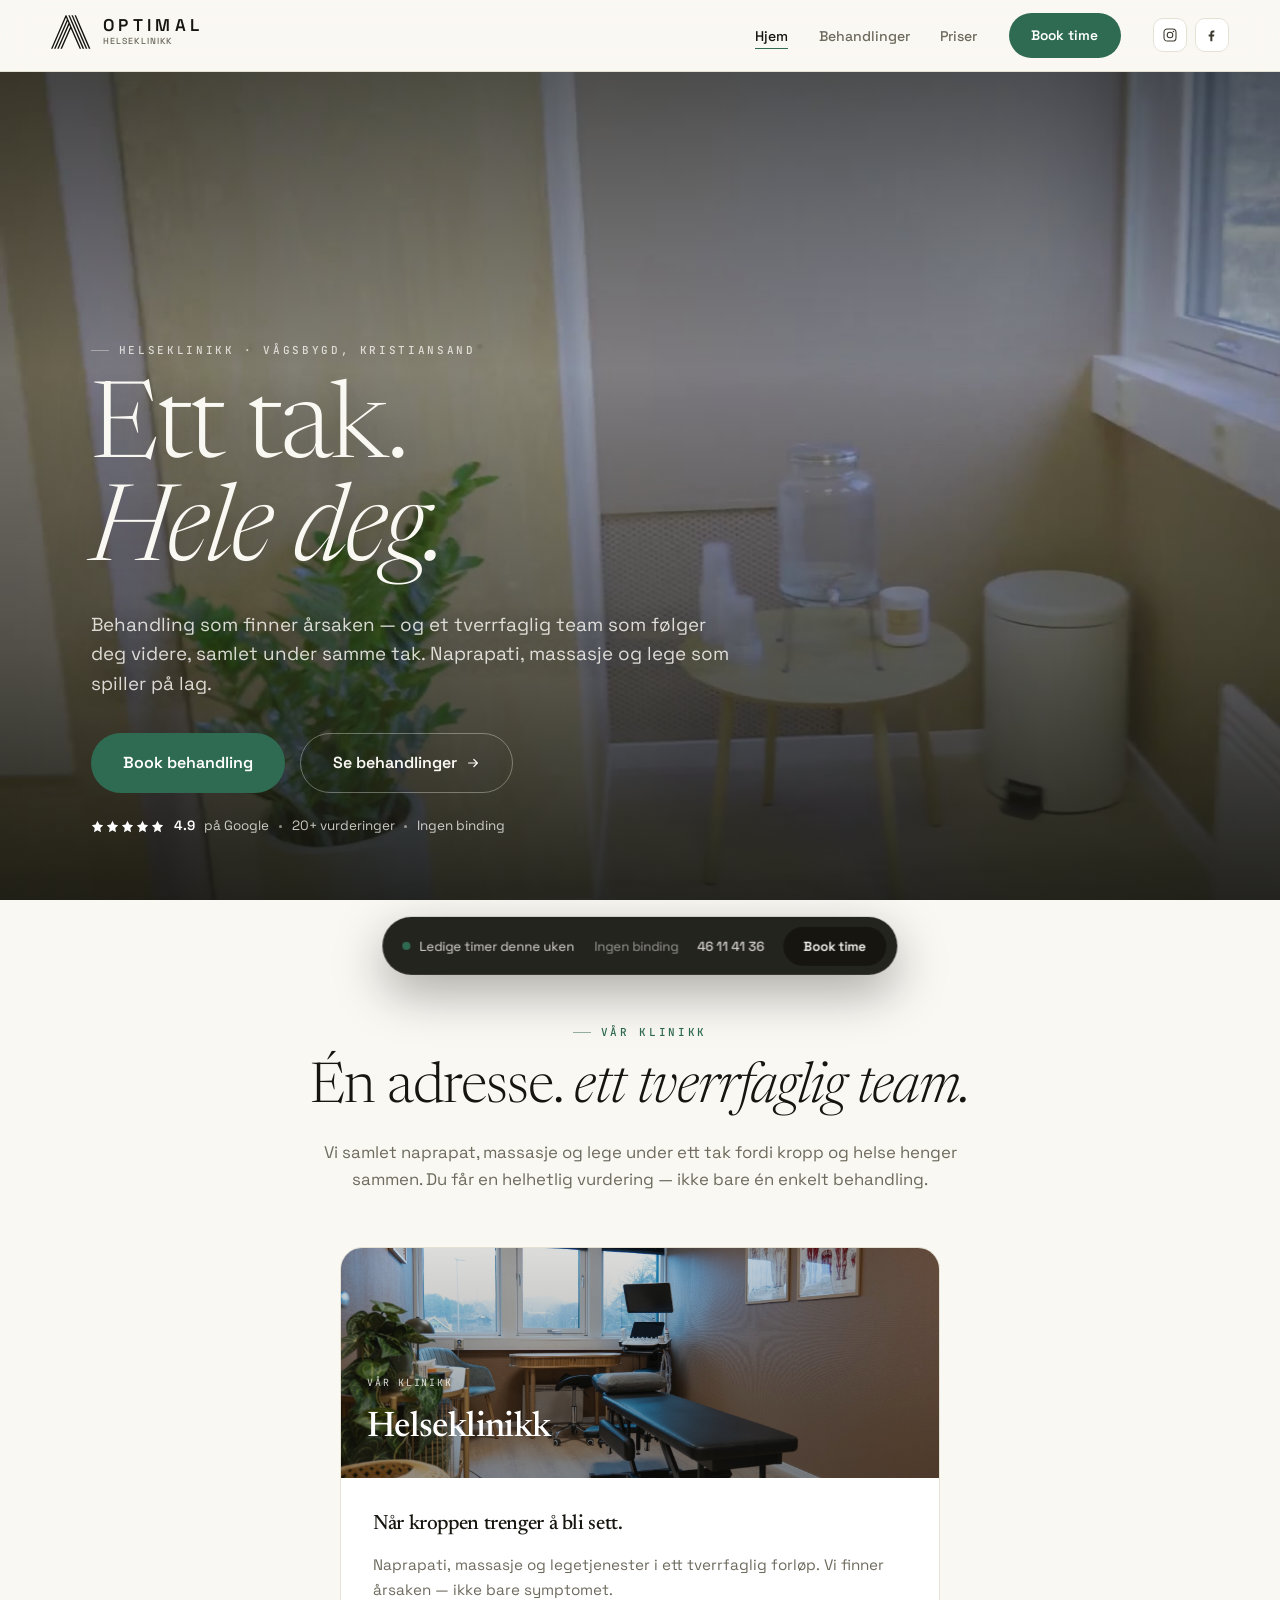
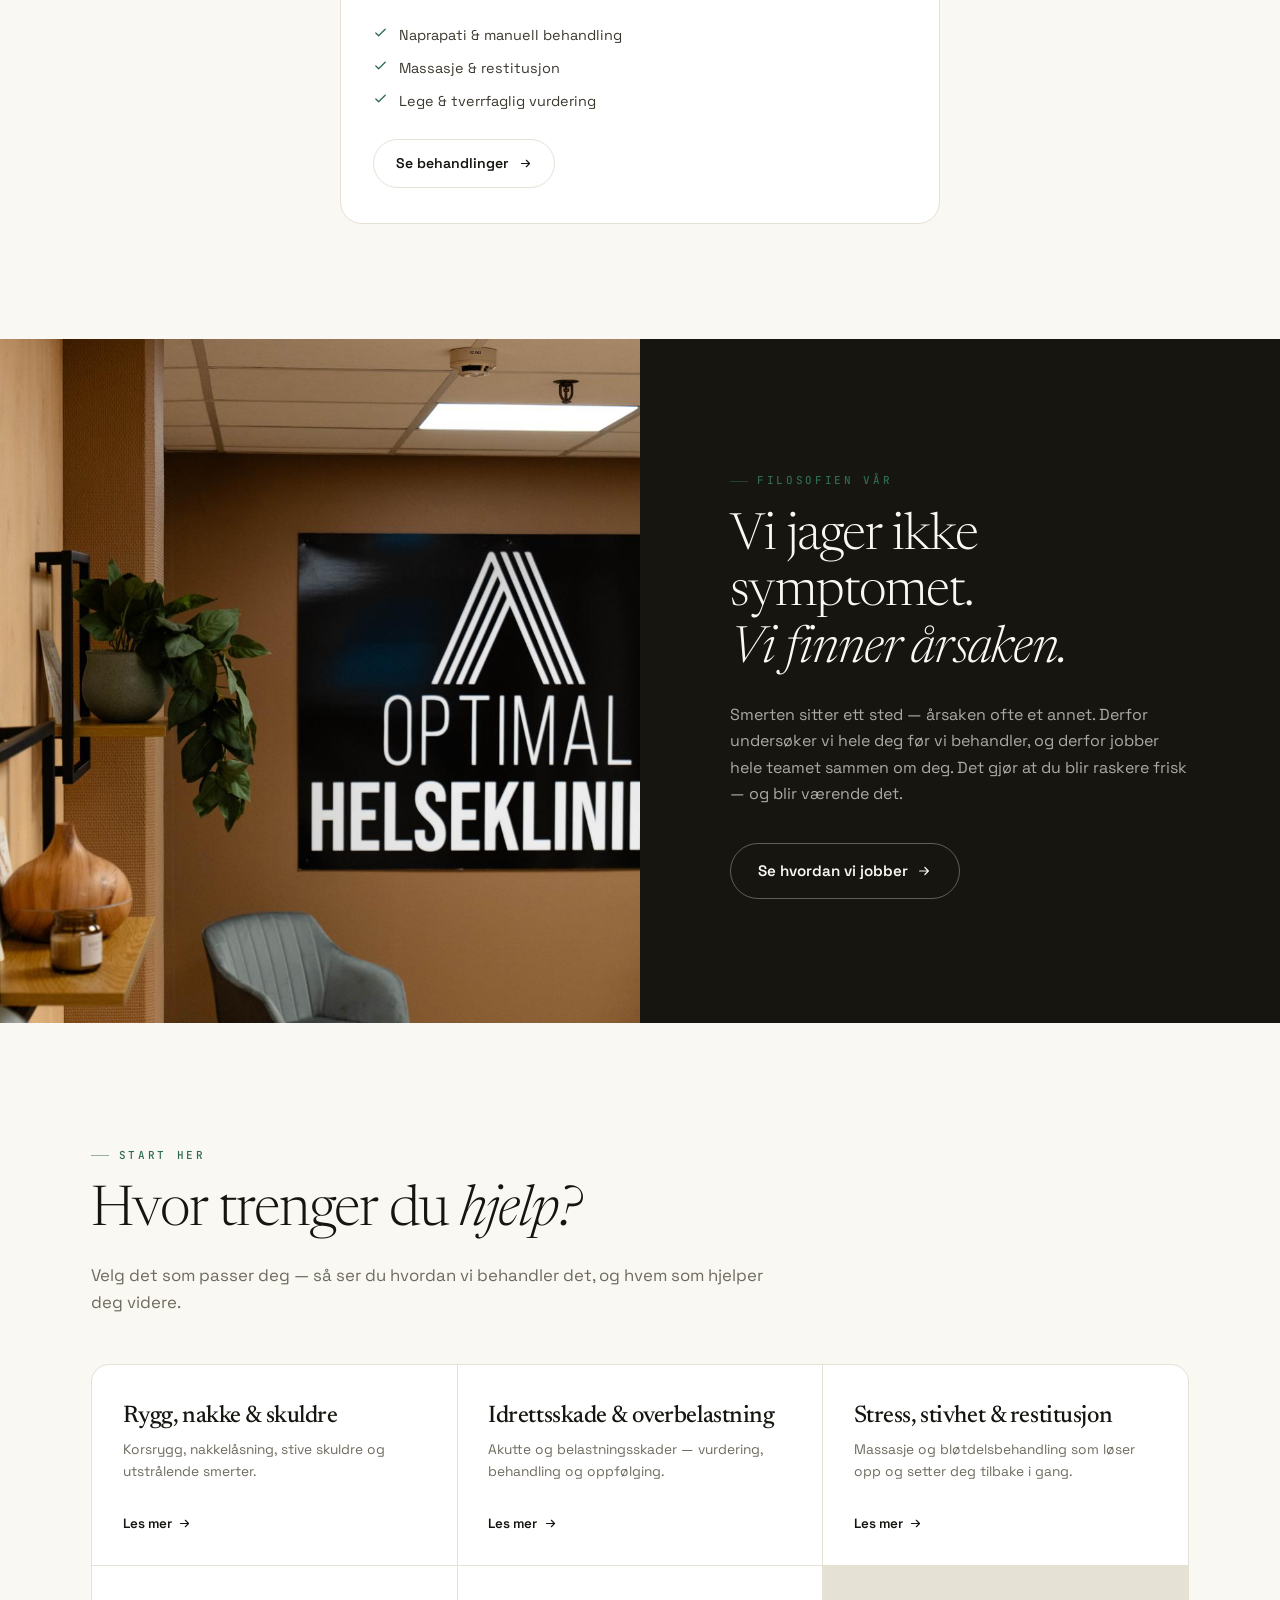
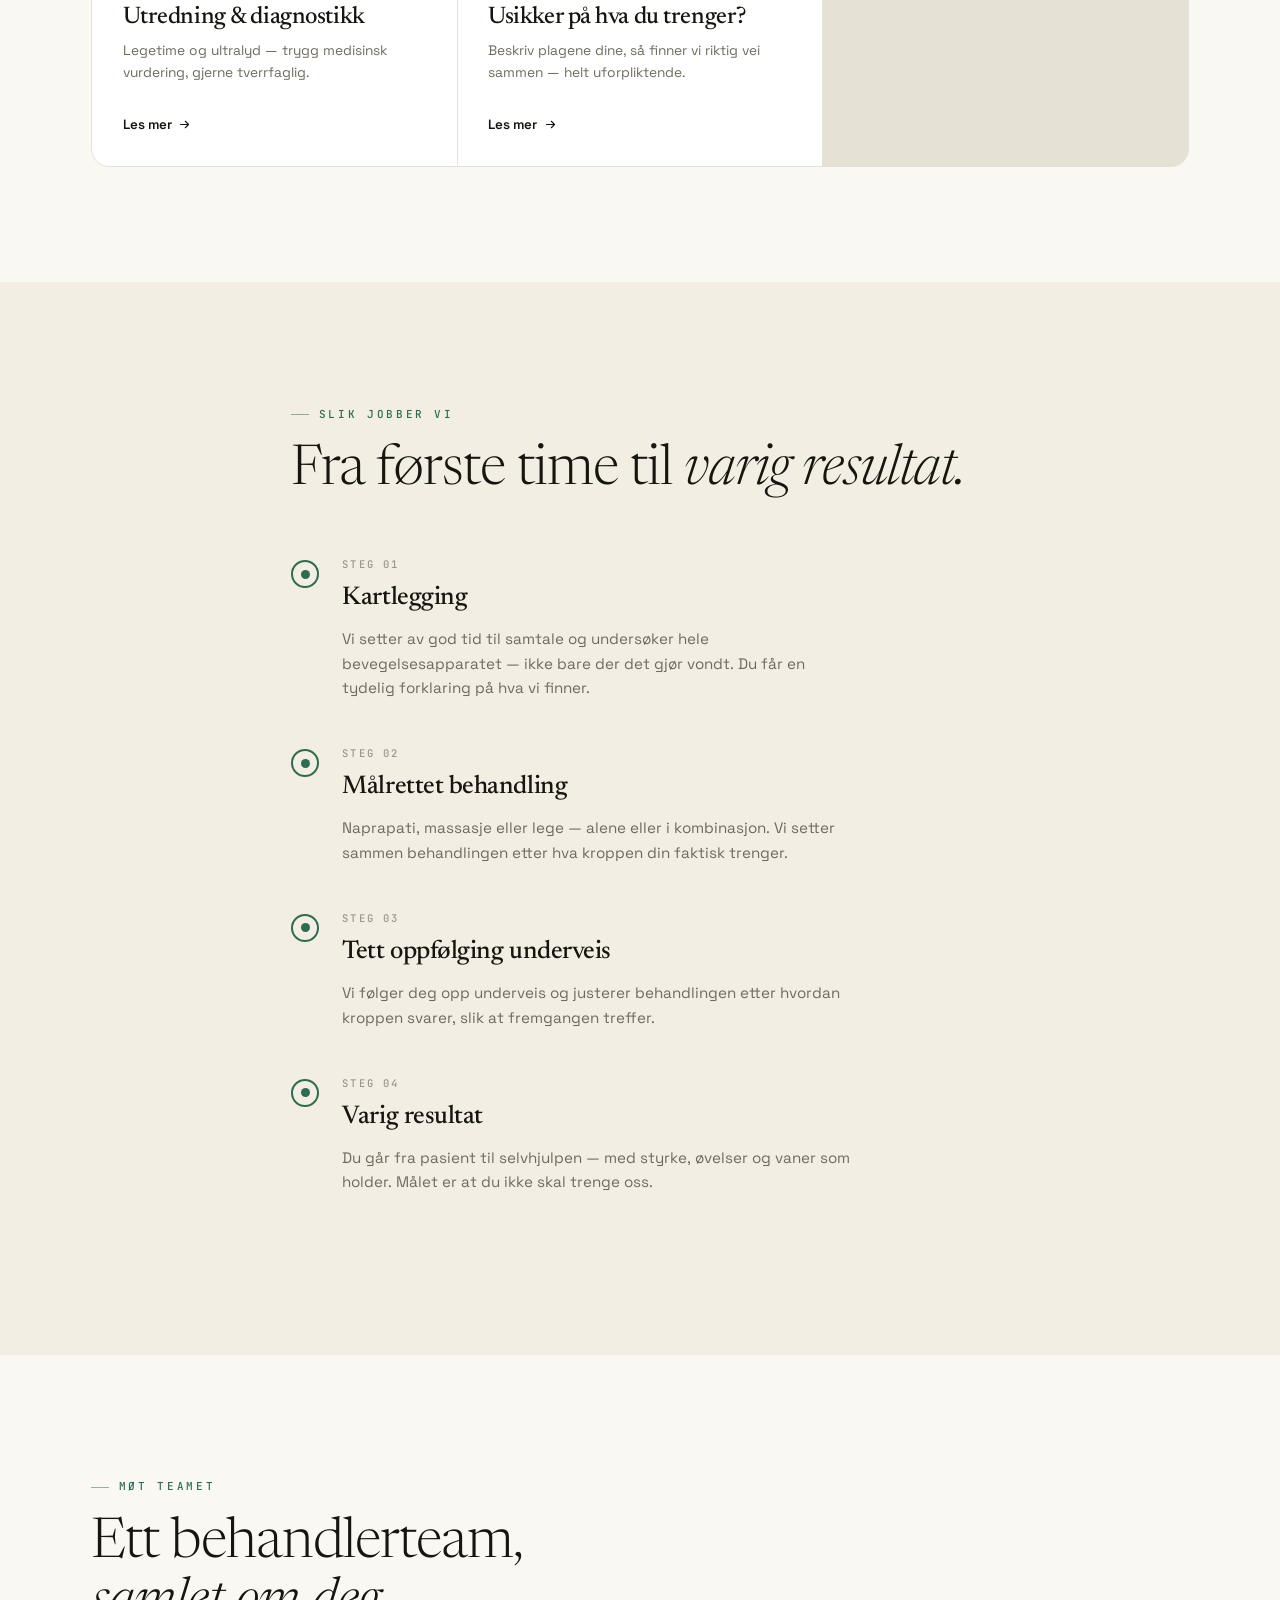
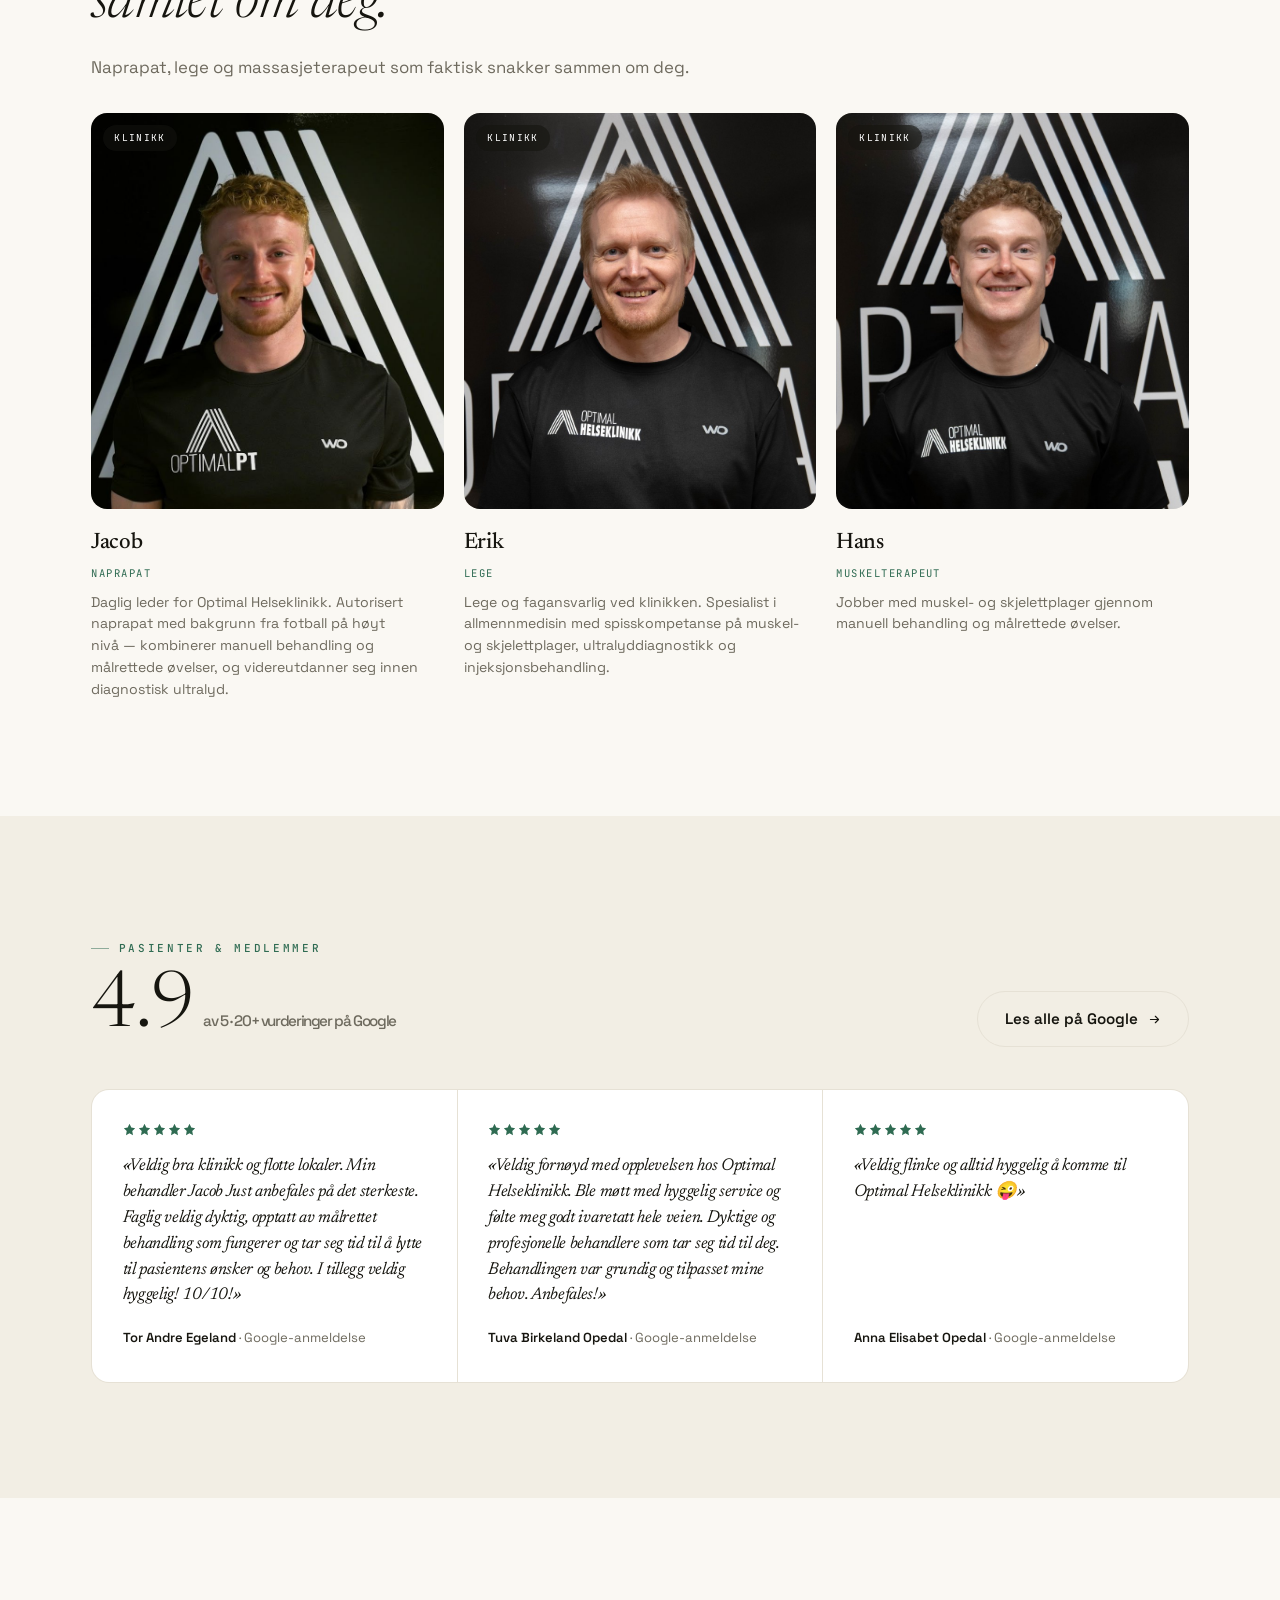
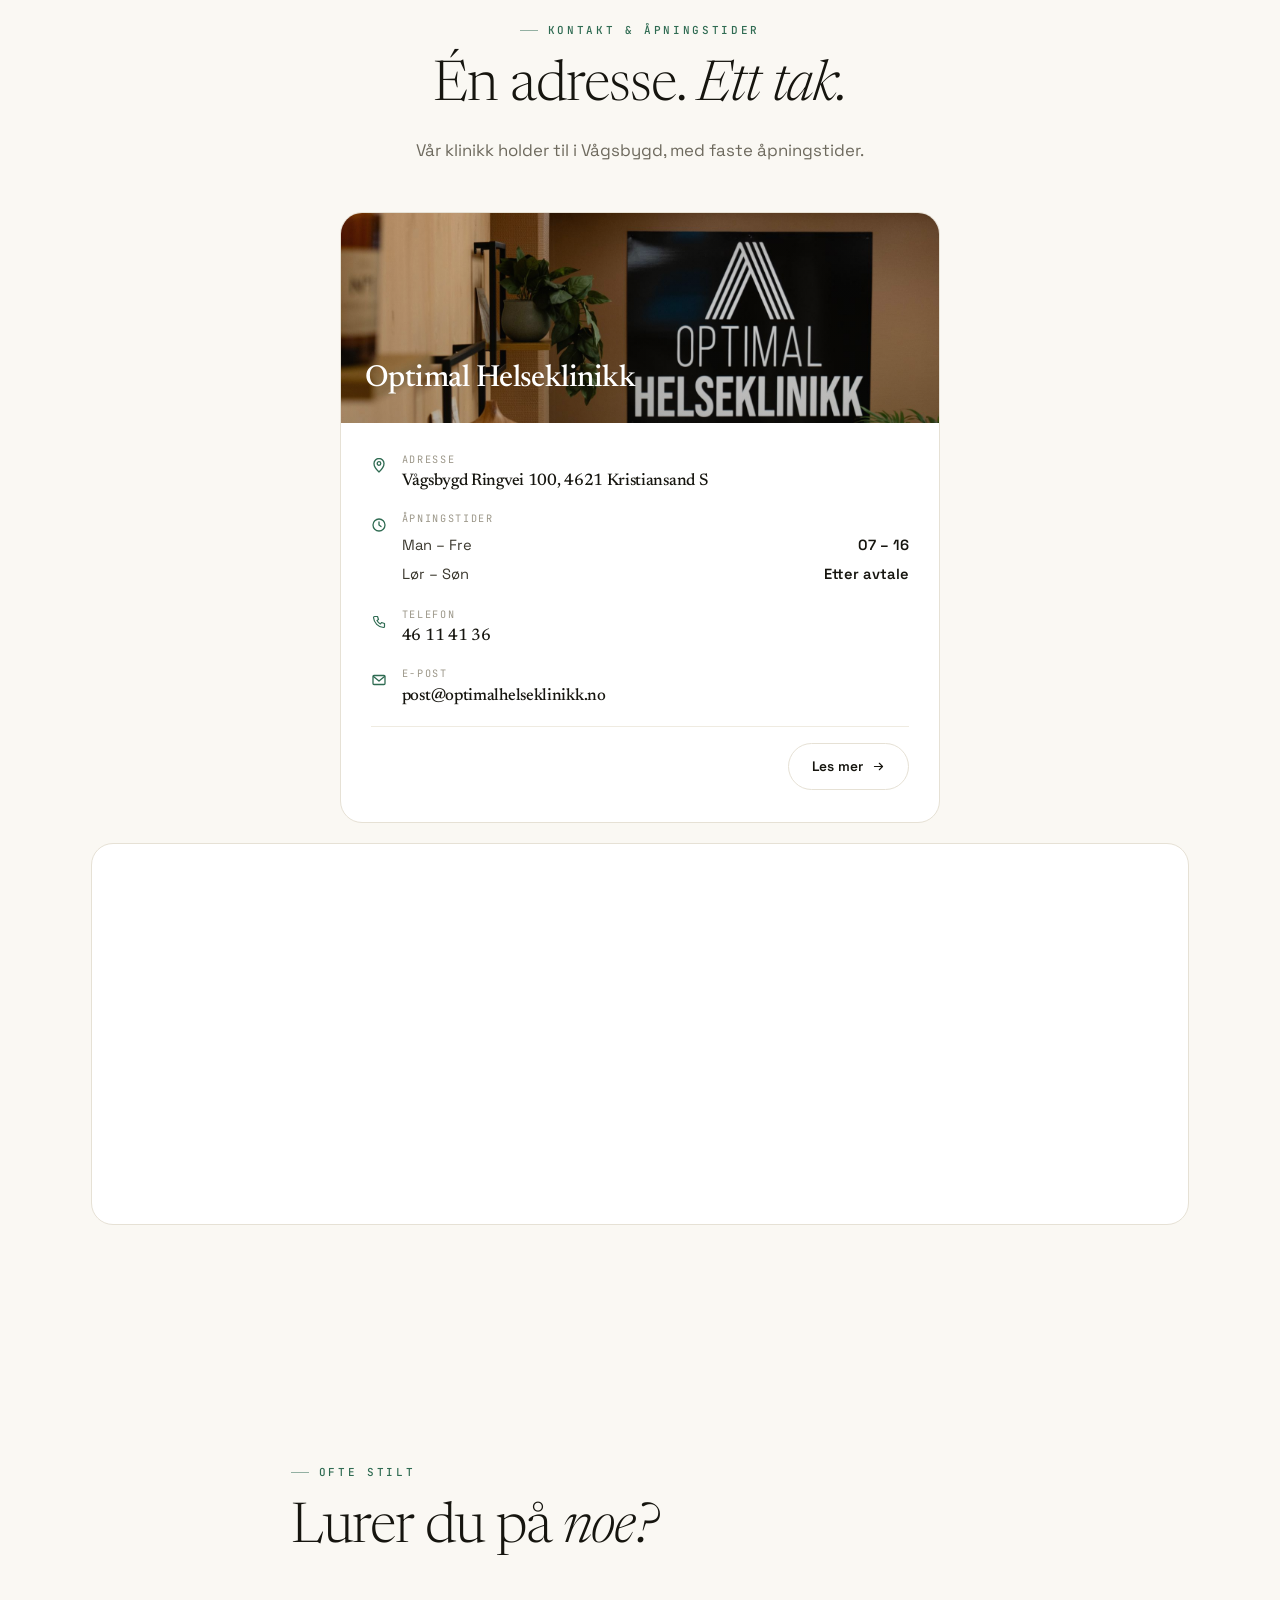
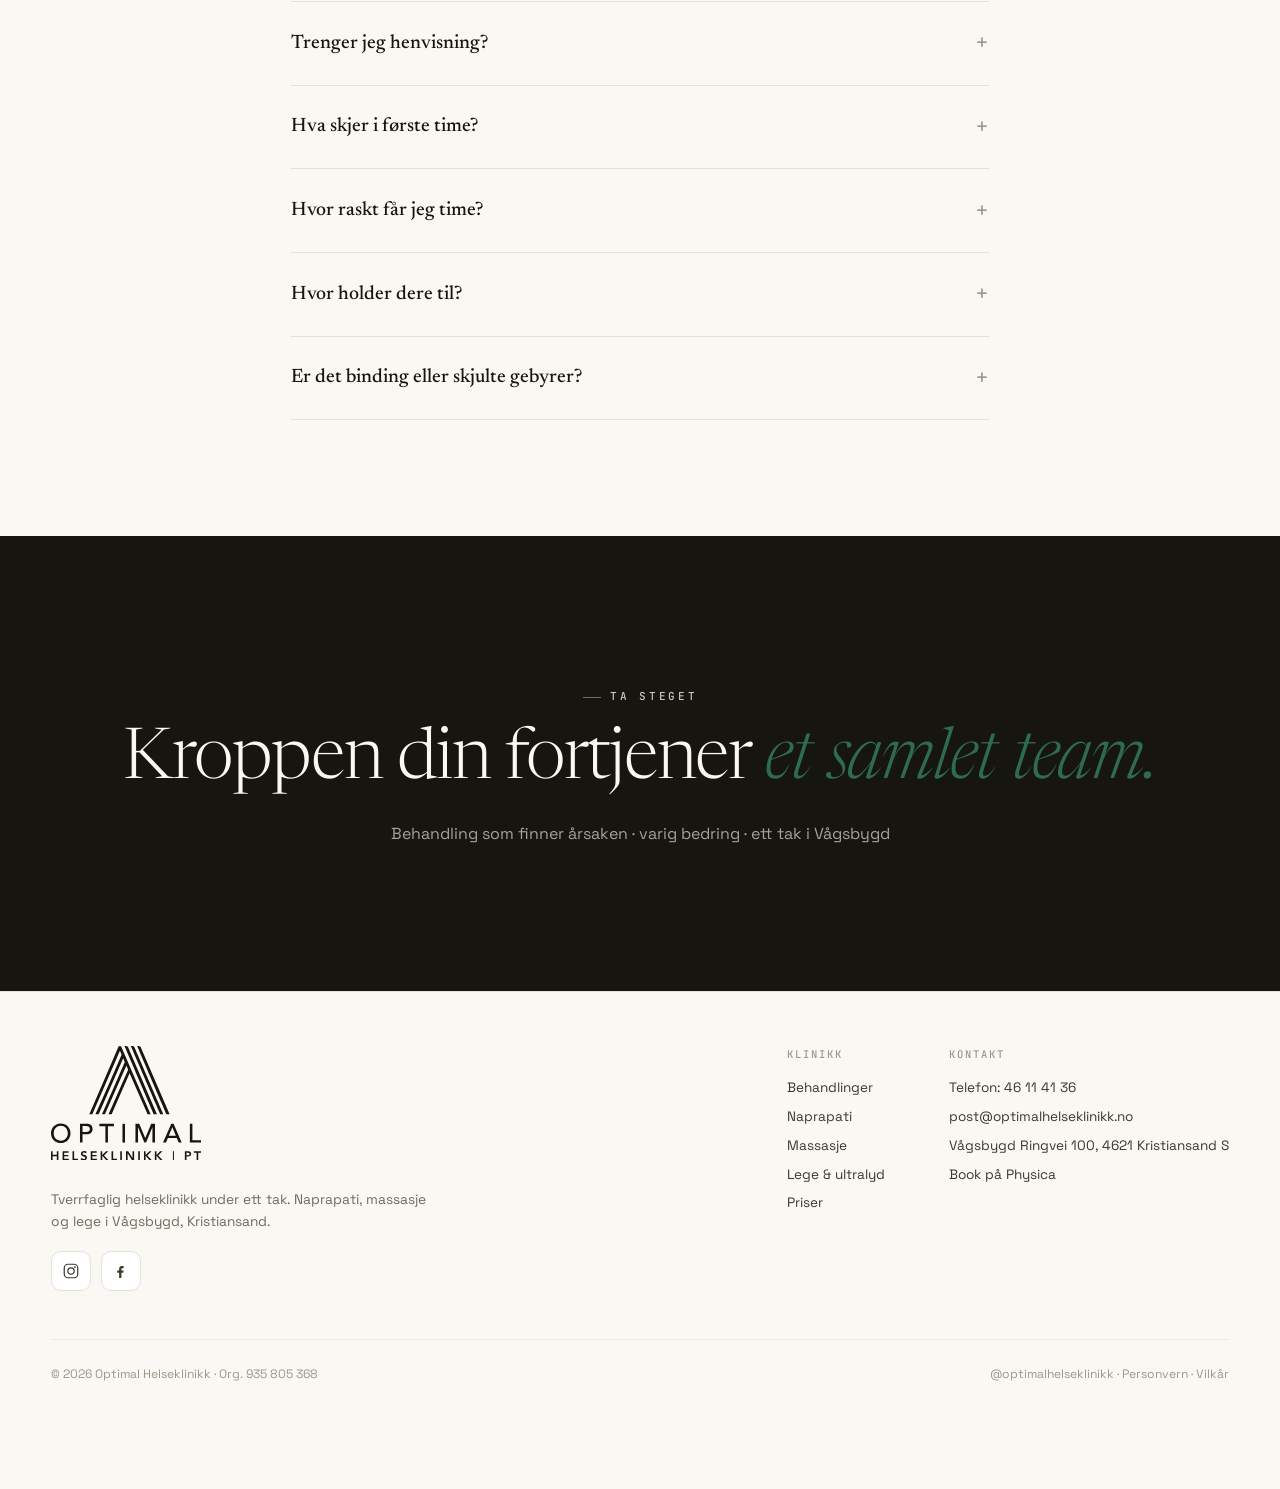
==== index.html @ 6ddcf855 "Optimal Helseklinikk nettside — PT fjernet, nye massasjepriser Co-Authored-By: Claude Sonnet 5 <nore" ====
<!DOCTYPE html><html  lang="nn-no"><head><meta charset="utf-8"><meta name="viewport" content="width=device-width, initial-scale=1"><title>Optimal Helseklinikk | Fokus på mer tverrfaglighet!</title><link rel="preconnect" href="https://backend.leadconnectorhq.com" crossorigin="anonymous"><meta name="title" content="Optimal Helseklinikk | Fokus på mer tverrfaglighet!"><meta property="og:title" content="Optimal Helseklinikk | Fokus på mer tverrfaglighet!"><meta name="description" content="Smerter, skader eller et ønske om å komme i bedre hverdagsform? Vi gjør deg bedre gjennom tverrfaglig behandling med naprapat, lege og massasjeterapeut."><meta property="og:description" content="Smerter, skader eller et ønske om å komme i bedre hverdagsform? Vi gjør deg bedre gjennom tverrfaglig behandling med naprapat, lege og massasjeterapeut."><meta name="author" content="Elia Skogheim"><meta property="og:author" content="Elia Skogheim"><meta name="image" content="assets/media/6a38eca6c50697c411dfb906.jpeg"><meta property="og:image" content="assets/media/6a38eca6c50697c411dfb906.jpeg"><meta name="twitter:card" content="summary_large_image"><meta name="twitter:image" content="assets/media/6a38eca6c50697c411dfb906.jpeg"><meta name="keywords" content="klinikk, naprapat, massasje, lege"><meta property="og:keywords" content="klinikk, naprapat, massasje, lege"><meta property="og:type" content="website"><meta property="twitter:type" content="website"><style> 

 :root{ --transparent: transparent;
--primary: #37ca37;
--secondary: #188bf6;
--white: #ffffff;
--gray: #cbd5e0;
--black: #000000;
--red: #e93d3d;
--orange: #f6ad55;
--yellow: #faf089;
--green: #9ae6b4;
--teal: #81e6d9;
--malibu: #63b3ed;
--indigo: #757BBD;
--purple: #d6bcfa;
--pink: #fbb6ce;
--cobalt: #155eef;
--smoke: #f5f5f5;
--overlay: rgba(0, 0, 0, 0.5);
--headlinefont: 'Inter';
--contentfont: 'Inter';
--text-color: #000000;
--link-color: #188bf6; } .bg-fixed{bottom:0;top:0;left:0;right:0;position:fixed;overflow:auto;background-color:var(--white)} 
            
            .drop-zone-draggable .hl_main_popup{box-shadow:none;padding:20px;margin-top:0;border-color:var(--gray);border-width:10px;border-style:solid;border-radius:0;background-color:var(--white);width:720px}
            
          
#hl_main_popup.popup-body{position:absolute!important;left:50%!important;bottom:auto!important;transform:translate(-50%,0)!important;right:auto!important;box-shadow:none;padding:20px;margin-top:0;border-color:var(--gray);border-width:10px;border-style:solid;border-radius:0;background-color:var(--white);width:720px}.--mobile #hl_main_popup.popup-body{width:380px!important}@media screen and (min-width:0px) and (max-width:480px){#hl_main_popup.popup-body{width:380px!important}} 
            
            .drop-zone-draggable .hl_main_popup-IePOr5JxDt{box-shadow:none;padding:20px;margin-top:0;border-color:var(--gray);border-width:10px;border-style:solid;border-radius:0;background-color:var(--white);width:720px}
            
          
#hl_main_popup-IePOr5JxDt.popup-body{position:absolute!important;left:50%!important;bottom:auto!important;transform:translate(-50%,0)!important;right:auto!important;box-shadow:none;padding:20px;margin-top:0;border-color:var(--gray);border-width:10px;border-style:solid;border-radius:0;background-color:var(--white);width:720px}.--mobile #hl_main_popup-IePOr5JxDt.popup-body{width:380px!important}@media screen and (min-width:0px) and (max-width:480px){#hl_main_popup-IePOr5JxDt.popup-body{width:380px!important}}  
 /* ---- Section styles ----- */ 
:root{--transparent:transparent;--black:#000000}.hl_page-preview--content .row-P6miVj6buf,.hl_page-preview--content .section-HboHZrdTbm{box-shadow:none;padding:0;margin:0;background-color:var(--transparent);backdrop-filter:none;border-color:var(--black);border-width:0;border-style:none;border-radius:0}.hl_page-preview--content .row-P6miVj6buf{margin:0 auto;width:100%}@media screen and (min-width:0px) and (max-width:480px){.hl_page-preview--content .row-P6miVj6buf{padding-left:0!important;padding-right:0!important}}.hl_page-preview--content .col-nvikrobm3J{box-shadow:none;padding:0;background-color:var(--transparent);backdrop-filter:none;width:100%;border-color:var(--black);border-width:0;border-style:none;border-radius:0;margin:0}.hl_page-preview--content .custom-code-boQhWGcZ_7{margin:0;width:auto;height:auto}#section-HboHZrdTbm>.inner{max-width:100%}#col-nvikrobm3J>.inner{flex-direction:column;justify-content:center;align-items:inherit;flex-wrap:nowrap}

@media (max-width: 1024px) {
  #section-HboHZrdTbm,
  #row-P6miVj6buf,
  #col-nvikrobm3J {
    animation: none !important;
  }
}
</style><style>:root{--sticky-header-height:0px}[id]{scroll-margin-top:var(--sticky-header-height)}.flex{display:flex}.flex-col{flex-direction:column}.flex-wrap{flex-wrap:wrap}.flex-grow{flex-grow:9999}.align-center{align-items:center}.h-full{height:100%}.max-w-400{max-width:400px}.text-right{text-align:right}.d-grid{display:grid}.px-0{padding-left:0!important;padding-right:0!important}.gap-1{gap:.3rem}.items-end{align-items:flex-end}.relative{position:relative}.gap-2{gap:.625rem}.mt-20{margin-top:20px}.mt-8{margin-top:32px}.ml-3{margin-left:.75rem}.mr-10{margin-right:10px}.mt-4{margin-top:1rem}.mb-4{margin-bottom:1rem}.w-100{width:100%}.h-100{height:100%}.w-50{width:50%}.w-25{width:25%}.mw-100{max-width:100%}.noBorder{border:none!important}.iti__flag{background-image:url(assets/intl-tel-input/flags.png)}.pointer{cursor:pointer}@media(min-resolution:192dpi){.iti__flag{background-image:url(assets/intl-tel-input/flags@2x.png)}}.iti__country{display:flex;justify-content:space-between}.iti__hide{display:none}@media(min-width:768px){.hl_wrapper.nav-shrink .hl_wrapper--inner.page-creator,body{padding-top:0}.hl_page-creator--menu{left:0;top:0;z-index:10}.hl_wrapper{padding-left:0}}@media(min-width:1200px){.hl_wrapper.nav-shrink{padding-left:0!important}}html body .hl_wrapper{height:100vh;overflow:hidden}body{margin:0;-webkit-font-smoothing:antialiased}img{border-style:none;vertical-align:middle}.bg-fixed{z-index:-1}.progress-outer{background-color:#f5f5f5;border-radius:inherit;box-shadow:inset 0 1px 2px #0000001a;font-size:14px;height:35px;line-height:36px;overflow:hidden;padding-bottom:0;padding-top:0;width:100%}.progress-inner{box-shadow:inset 0 -1px #00000026;color:#fff;float:left;font-size:14px;height:100%;padding-left:10px;padding-right:10px;transition:width .6s ease;width:0}.progress0{width:0}.progress10{width:10%}.progress20{width:20%}.progress30{width:30%}.progress40{width:40%}.progress50{width:50%}.progress60{width:60%}.progress70{width:70%}.progress80{width:80%}.progress90{width:90%}.progress100{width:100%}.progressbarOffsetWhite{background:#f5f5f5}.progressbarOffsetTransparentWhite{background-color:#ffffff80}.progressbarOffsetBlack{background:#333}.progressbarOffsetTransparentBlack{background-color:#7e7e7e80}.text-white{color:#fff}.text-bold{font-weight:700}.text-italic{font-style:italic}.text-bold-italic{font-style:italic;font-weight:700}.progressbarSmall{font-size:14px;height:35px;line-height:36px}.progressbarMedium{font-size:19px;height:45px;line-height:45px}.progressbarLarge{font-size:21px;height:65px;line-height:65px}.recaptcha-container{margin-bottom:1em}.recaptcha-container p{color:red;margin-top:1em}.button-recaptcha-container div:first-child{height:auto!important;width:100%!important}.card-el-error-msg{align-items:center;color:#e25950;display:flex;font-size:13px;justify-content:flex-start;padding:10px 0;text-align:center}.card-el-error-msg svg{color:#f87171;margin-right:2px}.hl-faq-child-heading{border:none;cursor:pointer;justify-content:space-between;outline:none;padding:15px;width:100%}.hl-faq-child-head,.hl-faq-child-heading{align-items:center;display:flex}.v-enter-active,.v-leave-active{transition:opacity .2s ease-out}.v-enter-from,.v-leave-to{opacity:0}.faq-separated-child{margin-bottom:10px}.hl-faq-child-panel img{border-radius:15px;cursor:pointer}.hl-faq-child-heading-icon.left{margin-right:1em}.expand-collapse-all-button{background-color:transparent;border:1px solid #d1d5db;border-radius:15px;color:#3b82f6;cursor:pointer;font-size:12px;font-weight:400;line-height:16px;margin:1em 0;padding:5px 15px}.hl-faq-child-panel{transition:padding .2s ease}.v-spinner .v-moon1{position:relative}.v-spinner .v-moon1,.v-spinner .v-moon2{animation:v-moonStretchDelay .6s linear 0s infinite;animation-fill-mode:forwards}.v-spinner .v-moon2{opacity:.8;position:absolute}.v-spinner .v-moon3{opacity:.1}@keyframes v-moonStretchDelay{to{transform:rotate(1turn)}}.generic-error-message{color:red;font-weight:500;margin-top:.5rem;text-align:center}#faq-overlay{background:var(--overlay);height:100vh;opacity:.8;width:100vw}#faq-overlay,#faq-popup{position:fixed;z-index:1000}#faq-popup{background:#fff;height:auto;left:50%;margin-left:-250px;margin-top:-250px;top:50%;width:500px}#popupclose{cursor:pointer;float:right;padding:10px}.popupcontent{height:auto!important;width:100%!important}#button{cursor:pointer}.dark{background-color:#000}.antialiased{-webkit-font-smoothing:antialiased;-moz-osx-font-smoothing:grayscale}.spotlight{background:linear-gradient(45deg,#00dc82,#36e4da 50%,#0047e1);bottom:-30vh;filter:blur(20vh);height:40vh}.z-10{z-index:10}.right-0{right:0}.left-0{left:0}.fixed{position:fixed}.text-black{--tw-text-opacity:1;color:rgba(0,0,0,var(--tw-text-opacity))}.overflow-hidden{overflow:hidden}.min-h-screen{min-height:100vh}.font-sans{font-family:ui-sans-serif,system-ui,-apple-system,BlinkMacSystemFont,Segoe UI,Roboto,Helvetica Neue,Arial,Noto Sans,sans-serif,Apple Color Emoji,Segoe UI Emoji,Segoe UI Symbol,Noto Color Emoji}.place-content-center{place-content:center}.grid{display:grid}.z-20{z-index:20}.max-w-520px{max-width:520px}.mb-8{margin-bottom:2rem}.text-8xl{font-size:6rem;line-height:1}.font-medium{font-weight:500}.mb-16{margin-bottom:4rem}.leading-tight{line-height:1.25}.text-xl{font-size:1.25rem;line-height:1.75rem}.font-light{font-weight:300}@media(min-width:640px){.sm-text-10xl{font-size:10rem;line-height:1}.sm-text-4xl{font-size:2.25rem;line-height:2.5rem}.sm-px-0{padding-left:0;padding-right:0}}.full-center{background-position:50%!important;background-repeat:repeat!important;background-size:cover!important}.fill-width{background-size:100% auto!important}.fill-width,.fill-width-height{background-repeat:no-repeat!important}.fill-width-height{background-size:100% 100%!important}.no-repeat{background-repeat:no-repeat!important}.repeat-x{background-repeat:repeat-x!important}.repeat-y{background-repeat:repeat-y!important}.repeat-x-fix-top{background-position:top!important;background-repeat:repeat-x!important}.repeat-x-fix-bottom{background-position:bottom!important;background-repeat:repeat-x!important}#overlay{height:100%;inset:0;opacity:0;overflow-y:scroll;position:fixed;transition:opacity .3s ease;width:100%;z-index:999;-webkit-overflow-scrolling:touch}#overlay.show{opacity:1}.popup-body{background-color:#fff;height:auto;left:50%;min-height:180px;position:absolute;top:10%;transition:transform .25s ease-in-out}.popup-body,.popup-body.show{transform:translate(-50%)}.closeLPModal{cursor:pointer;position:absolute;right:-10px;top:-10px;z-index:21}.settingsPModal{font-size:18px;left:40%;padding:10px;position:absolute;top:-40px;width:32px}.c-section>.inner{display:flex;flex-direction:column;justify-content:center;margin:auto;z-index:2}.c-row>.inner{display:flex;width:100%}.c-column>.inner{display:flex;flex-direction:column;height:100%;justify-content:inherit;width:100%!important}.c-wrapper{position:relative}.previewer{--vw:100vh/100;height:calc(100vh - 170px);margin:auto;overflow:scroll;overflow-x:hidden;overflow-y:scroll;width:100%}.c-element{position:relative}.c-column{flex:1}.c-column,.c-row{position:relative}p+p{margin-top:auto}.hl_page-creator--row.active{border-color:#188bf6}.flip-list-move{transition:transform .5s}.page-wrapper .sortable-ghost:before{background:#188bf6!important;border-radius:4px;content:"";height:4px;left:50%;position:absolute;top:50%;transform:translate(-50%,-50%);width:100%}.page-wrapper .sortable-ghost{border:none!important;position:relative}.active-drop-area:before{color:gray;content:"";font-size:12px;left:50%;pointer-events:none;position:absolute;top:50%;transform:translate(-50%,-50%)}.active-drop-area{border:1px dashed grey}.active-drop-area.is-empty{min-height:60px}.empty-component{align-items:center;border:1px dashed #d7dde9;display:flex;height:100%;justify-content:center;left:0;position:absolute;top:0;width:100%;z-index:2}.empty-component,.empty-component-min-height{min-height:100px;pointer-events:none}.dividerContainer{width:100%}.items-center{align-items:center}.font-semibold{font-weight:600}.text-2xl{font-size:1.5rem}.text-sm{font-size:.875rem}.w-full{width:100%}.mr-2{margin-right:.5rem}.mt-2{margin-top:.5rem}.justify-between{justify-content:space-between}.text-lg{font-size:1.125rem}.font-base{font-weight:400}.justify-end{justify-content:flex-end}.justify-center{justify-content:center!important}.text-center{text-align:center}.centered{align-items:center;display:flex;height:100%;justify-content:center;width:100%}.mx-auto{margin:0 auto}.default-cursor{cursor:default!important}</style><style>@media only screen and (max-width:767px){.c-row>.inner{flex-direction:column}.desktop-only{display:none}.c-column,.c-row{width:100%!important}.c-column,.c-column>.inner,.c-row>.inner,.c-section,.c-section>.inner{padding-left:0!important;padding-right:0!important}.c-column,.c-column>.inner,.c-row{margin-left:0!important;margin-right:0!important}.c-row{padding-left:10px!important;padding-right:10px!important}}@media only screen and (min-width:1024.02px){.mobile-only{display:none}}@media only screen and (min-width:768px)and (max-width:1024px){.tablet-hide{display:none}}.c-button button{outline:none;position:relative}.fa,.fab,.fal,.far,.fas{-webkit-font-smoothing:antialiased;display:inline-block;font-style:normal;font-variant:normal;line-height:1;text-rendering:auto}.c-column{flex:1 1 auto!important}.c-column>.inner.horizontal>div{flex:1}.c-row>.inner{display:flex;width:100%}.c-nested-column .c-row>.inner{width:100%!important}.c-nested-column .inner{border:none!important}.bgCover.bg-fixed:before{background-attachment:fixed!important;background-position:50%!important;background-repeat:repeat!important;background-size:cover!important;-webkit-background-size:cover!important}@supports (-webkit-touch-callout:inherit){.bgCover.bg-fixed:before{background-attachment:scroll!important}}.bgCover100.bg-fixed:before{background-size:100% auto!important;-webkit-background-size:100% auto!important}.bgCover100.bg-fixed:before,.bgNoRepeat.bg-fixed:before{background-repeat:no-repeat!important}.bgRepeatX.bg-fixed:before{background-repeat:repeat-x!important}.bgRepeatY.bg-fixed:before{background-repeat:repeat-y!important}.bgRepeatXTop.bg-fixed:before{background-position:top!important;background-repeat:repeat-x!important}.bgRepeatXBottom.bg-fixed:before{background-position:bottom!important;background-repeat:repeat-x!important}.bgCover{background-attachment:fixed!important;background-position:50%!important;background-repeat:repeat!important;background-size:cover!important;-webkit-background-size:cover!important}@supports (-webkit-touch-callout:inherit){.bgCover{background-attachment:scroll!important}}.bgCover100{background-size:100% auto!important;-webkit-background-size:100% auto!important}.bgCover100,.bgNoRepeat{background-repeat:no-repeat!important}.bgRepeatX{background-repeat:repeat-x!important}.bgRepeatY{background-repeat:repeat-y!important}.bgRepeatXTop{background-position:top!important}.bgRepeatXBottom,.bgRepeatXTop{background-repeat:repeat-x!important}.bgRepeatXBottom{background-position:bottom!important}.cornersTop{border-bottom-left-radius:0!important;border-bottom-right-radius:0!important}.cornersBottom{border-top-left-radius:0!important;border-top-right-radius:0!important}.radius0{border-radius:0}.radius1{border-radius:1px}.radius2{border-radius:2px}.radius3{border-radius:3px}.radius4{border-radius:4px}.radius5{border-radius:5px}.radius10{border-radius:10px}.radius15{border-radius:15px}.radius20{border-radius:20px}.radius25{border-radius:25px}.radius50{border-radius:50px}.radius75{border-radius:75px}.radius100{border-radius:100px}.radius125{border-radius:125px}.radius150{border-radius:150px}.borderTopBottom{border-bottom-color:#000000b3;border-left:none!important;border-right:none!important;border-top-color:#000000b3}.borderTop{border-bottom:none!important;border-top-color:#000000b3}.borderBottom,.borderTop{border-left:none!important;border-right:none!important}.borderBottom{border-bottom-color:#000000b3;border-top:none!important}.borderFull{border-color:#000000b3}@keyframes rocking{0%{transform:rotate(0)}25%{transform:rotate(0)}50%{transform:rotate(2deg)}75%{transform:rotate(-2deg)}to{transform:rotate(0)}}.buttonRocking{animation:rocking 2s infinite;animation-timing-function:ease-out;transition:.2s}.buttonPulseGlow{animation:pulseGlow 2s infinite;animation-timing-function:ease-in-out}@keyframes pulseGlow{0%{box-shadow:0 0 #fff0}25%{box-shadow:0 0 2.5px 1px #ffffff40}50%{box-shadow:0 0 5px 2px #ffffff80}85%{box-shadow:0 0 5px 5px #fff0}to{box-shadow:0 0 #fff0}}.buttonBounce{animation:bounce 1.5s infinite;animation-timing-function:ease-in;transition:.2s}@keyframes bounce{15%{box-shadow:0 0 0 0 transparent;transform:translateY(0)}35%{box-shadow:0 8px 5px -5px #00000040;transform:translateY(-35%)}45%{box-shadow:0 0 0 0 transparent;transform:translateY(0)}55%{box-shadow:0 5px 4px -4px #00000040;transform:translateY(-20%)}70%{box-shadow:0 0 0 0 transparent;transform:translateY(0)}80%{box-shadow:0 4px 3px -3px #00000040;transform:translateY(-10%)}90%{box-shadow:0 0 0 0 transparent;transform:translateY(0)}95%{box-shadow:0 2px 3px -3px #00000040;transform:translateY(-2%)}99%{box-shadow:0 0 0 0 transparent;transform:translateY(0)}to{box-shadow:0 0 0 0 transparent;transform:translateY(0)}}@keyframes elevate{0%{box-shadow:0 0 0 0 transparent;transform:translateY(0)}to{box-shadow:0 8px 5px -5px #00000040;transform:translateY(-10px)}}.buttonElevate:hover{animation:elevate .2s forwards}.buttonElevate{box-shadow:0 0 0 0 transparent;transition:.2s}.buttonWobble{transition:.3s}.buttonWobble:hover{animation:wobble .5s 1;animation-timing-function:ease-in-out}@keyframes wobble{0%{transform:skew(0)}25%{transform:skew(10deg)}50%{transform:skew(0)}75%{transform:skew(-10deg)}to{transform:skew(0)}}.image-container img{max-width:100%;vertical-align:middle}.sub-text ::-moz-placeholder{color:#000;opacity:1}.sub-text ::placeholder{color:#000;opacity:1}.image-container{height:100%;width:100%}.shadow5inner{box-shadow:inset 0 1px 3px #0000000d}.shadow10inner{box-shadow:inset 0 1px 5px #0000001a}.shadow20inner{box-shadow:inset 0 1px 5px #0003}.shadow30inner{box-shadow:inset 0 2px 5px 2px #0000004d}.shadow40inner{box-shadow:inset 0 2px 5px 2px #0006}.shadow5{box-shadow:0 1px 3px #0000000d}.shadow10{box-shadow:0 1px 5px #0000001a}.shadow20{box-shadow:0 1px 5px #0003}.shadow30{box-shadow:0 2px 5px 2px #0000004d}.shadow40{box-shadow:0 2px 5px 2px #0006}.sub-heading-button{color:#fff;font-weight:400;line-height:normal;opacity:.8;text-align:center}.wideSection{max-width:1120px}.midWideSection,.wideSection{margin-left:auto!important;margin-right:auto!important}.midWideSection{max-width:960px}.midSection{margin-left:auto!important;margin-right:auto!important;max-width:720px}.c-section>.inner{margin-left:auto;margin-right:auto;max-width:1170px;width:100%}.c-column{padding-left:15px;padding-right:15px}.feature-img-circle img,.img-circle,.img-circle img{border-radius:50%!important}.feature-img-round-corners img,.img-round-corners,.img-round-corners img{border-radius:5px}.feature-image-dark-border img,.image-dark-border{border:3px solid rgba(0,0,0,.7)}.feature-image-white-border img,.image-white-border{border:3px solid #fff}.img-grey,.img-grey img{filter:grayscale(100%);filter:gray;-webkit-transition:all .6s ease}.button-shadow1{box-shadow:0 1px 5px #0003}.button-shadow2{box-shadow:0 1px 5px #0006}.button-shadow3{box-shadow:0 1px 5px #000000b3}.button-shadow4{box-shadow:0 8px 1px #0000001a}.button-shadow5{box-shadow:0 0 25px #0003,0 0 15px #0003,0 0 3px #0006}.button-shadow6{box-shadow:0 0 25px #0006,0 0 15px #fff3,0 0 3px #fff6}.button-shadow-sharp1{box-shadow:inset 0 1px #fff3}.button-shadow-sharp2{box-shadow:inset 0 0 0 1px #fff3}.button-shadow-sharp3{box-shadow:inset 0 0 0 2px #fff3}.button-shadow-highlight{box-shadow:none}.button-shadow-highlight:hover{box-shadow:inset 0 0 #ffffff38,inset 0 233px 233px #ffffff1f}.button-flat-line{background-color:transparent!important;border-width:2px}.button-vp-5{padding-bottom:5px!important;padding-top:5px!important}.button-vp-10{padding-bottom:10px!important;padding-top:10px!important}.button-vp-15{padding-bottom:15px!important;padding-top:15px!important}.button-vp-20{padding-bottom:20px!important;padding-top:20px!important}.button-vp-25{padding-bottom:25px!important;padding-top:25px!important}.button-vp-30{padding-bottom:30px!important;padding-top:30px!important}.button-vp-40{padding-bottom:40px!important;padding-top:40px!important}.button-vp-0{padding-bottom:0!important;padding-top:0!important}.button-hp-5{padding-left:5px!important;padding-right:5px!important}.button-hp-10{padding-left:10px!important;padding-right:10px!important}.button-hp-15{padding-left:15px!important;padding-right:15px!important}.button-hp-20{padding-left:20px!important;padding-right:20px!important}.button-hp-25{padding-left:25px!important;padding-right:25px!important}.button-hp-30{padding-left:30px!important;padding-right:30px!important}.button-hp-40{padding-left:40px!important;padding-right:40px!important}.button-hp-0{padding-left:0!important;padding-right:0!important}.vs__dropdown-toggle{background:#f3f8fb!important;border:none!important;height:43px!important}.row-align-center{margin:0 auto}.row-align-left{margin:0 auto;margin-left:0!important}.row-align-right{margin:0 auto;margin-right:0!important}button,input,optgroup,select,textarea{border-radius:unset;font-family:unset;font-size:unset;line-height:unset;margin:unset;text-transform:unset}body{font-weight:unset!important;line-height:unset!important;-moz-osx-font-smoothing:grayscale;word-wrap:break-word}*,:after,:before{box-sizing:border-box}.main-heading-group>div{display:inline-block}.c-button span.main-heading-group,.c-button span.sub-heading-group{display:block}.time-grid-3{grid-template-columns:repeat(3,100px)}.time-grid-3,.time-grid-4{display:grid;text-align:center}.time-grid-4{grid-template-columns:repeat(4,100px)}@media screen and (max-width:767px){.time-grid-3{grid-template-columns:repeat(3,80px)}.time-grid-4{grid-template-columns:repeat(4,70px)}}.time-grid .timer-box{display:grid;font-size:15px;grid-template-columns:1fr;text-align:center}.timer-box .label{font-weight:300}.c-button button{cursor:pointer}.c-button>a{text-decoration:none}.c-button>a,.c-button>a span{display:inline-block}.nav-menu-wrapper{display:flex;justify-content:space-between}.nav-menu-wrapper.default{flex-direction:row}.nav-menu-wrapper.reverse{flex-direction:row-reverse}.nav-menu-wrapper .branding{align-items:center;display:flex}.nav-menu-wrapper.default .branding{flex-direction:row}.nav-menu-wrapper.reverse .branding{flex-direction:row-reverse}.nav-menu-wrapper.default .branding .logo,.nav-menu-wrapper.reverse .branding .title{margin-right:18px}.nav-menu-wrapper .branding .title{align-items:center;display:flex;min-height:50px;min-width:50px}.nav-menu{align-items:center;display:flex;flex-wrap:wrap;list-style:none;margin:0;padding:0}.nav-menu a{text-decoration:none}.dropdown{display:inline-block;position:relative}.dropdown .dropdown-menu{border:none;box-shadow:0 8px 16px 5px #0000001a}.dropdown-menu{background-clip:padding-box;border:1px solid rgba(0,0,0,.15);border-radius:.3125rem;color:#607179;display:none;float:left;font-size:1rem;left:0;list-style:none;margin:.125rem 0 0;min-width:10rem;padding:.5rem 0;position:absolute;text-align:left;top:100%;z-index:1000}.nav-menu .nav-menu-item.dropdown:hover>.dropdown-menu{display:block}.nav-menu .dropdown-menu{display:none;list-style:none;margin:0;padding:0}.nav-menu-mobile{display:none}.nav-menu-mobile i{cursor:pointer;font-size:24px}#nav-menu-popup{background:var(--overlay);display:none;height:100%;inset:0;opacity:0;position:fixed;transition:opacity .3s ease;width:100%;z-index:100}#nav-menu-popup.show{opacity:1}#nav-menu-popup .nav-menu-body{background-color:#fff;height:100%;left:0;overflow:auto;padding:45px;position:absolute;top:0;width:100%}#nav-menu-popup .nav-menu-body .close-menu{cursor:pointer;position:absolute;right:20px;top:20px;z-index:100}#nav-menu-popup .nav-menu-body .close-menu:before{content:""}#nav-menu-popup .nav-menu{align-items:center;display:flex;flex-direction:column;list-style:none;margin:0;padding:0}#nav-menu-popup .nav-menu .nav-menu-item{list-style:none;text-align:left;-webkit-user-select:none;-moz-user-select:none;user-select:none;width:100%}#nav-menu-popup .nav-menu .nav-menu-item .nav-menu-item-content{display:flex;position:relative}#nav-menu-popup .nav-menu-item .nav-menu-item-title{flex-grow:1;margin:0 1rem;max-width:calc(100% - 2rem)}#nav-menu-popup .nav-menu .nav-menu-item .nav-menu-item-content .nav-menu-item-toggle{cursor:pointer;font-size:24px;position:absolute;right:0;top:calc(50% - 12px)}#nav-menu-popup .nav-menu .nav-menu-item .nav-menu-item-content .nav-menu-item-toggle i{font-size:24px;transition:transform .2s ease}#nav-menu-popup .nav-menu .nav-menu-item .nav-menu-item-content .nav-menu-item-toggle i:before{content:""}#nav-menu-popup .nav-menu .nav-menu-item.active .nav-menu-item-content .nav-menu-item-toggle i{transform:rotate(-180deg)}#nav-menu-popup .nav-menu .nav-menu-item .nav-dropdown-menu{display:none;max-height:0;opacity:0;overflow:auto;padding:0;transition:all .3s ease-in-out;visibility:hidden}#nav-menu-popup .nav-menu .nav-menu-item.active .nav-dropdown-menu{display:block;max-height:600px;opacity:1;visibility:visible}.form-error{border:2px solid var(--red);border-radius:8px;cursor:pointer;font-size:20px;margin-bottom:10px;padding:6px 12px;text-align:center}.form-error,.form-error i{color:var(--red)}.c-bullet-list ul li{line-height:inherit}.c-bullet-list ul li.ql-indent-1{padding-left:4.5em}.c-bullet-list ul li.ql-indent-2{padding-left:7.5em}.c-bullet-list ul li.ql-indent-3{padding-left:10.5em}.c-bullet-list ul li.ql-indent-4{padding-left:13.5em}.c-bullet-list ul li.ql-indent-5{padding-left:16.5em}.c-bullet-list ul li.ql-indent-6{padding-left:19.5em}.c-bullet-list ul li.ql-indent-7{padding-left:22.5em}.c-bullet-list ul li.ql-indent-8{padding-left:25.5em}.c-rich-text .list-disc{list-style-type:disc}.c-rich-text .list-square{list-style-type:square}.c-rich-text .list-none{list-style-type:none}.c-rich-text .list-circle{list-style-type:circle}.c-rich-text .list-decimal{list-style-type:decimal}.c-rich-text .list-upper-alpha{list-style-type:upper-alpha}.c-rich-text .list-lower-alpha{list-style-type:lower-alpha}.c-rich-text .list-upper-roman{list-style-type:upper-roman}.c-rich-text .list-lower-roman{list-style-type:lower-roman}.text-output ul li{padding-left:1.5em}.text-output ul li:before{display:inline-block;font-weight:700;margin-left:-1.5em;margin-right:.3em;text-align:right;white-space:nowrap;width:1.2em}.svg-component svg{max-height:100%;max-width:100%}.border1{border-bottom:3px solid rgba(0,0,0,.2)!important}.border2{border:2px solid rgba(0,0,0,.55)}.border3{border:solid rgba(0,0,0,.15);border-width:1px 1px 2px;padding:5px}.border4{border:solid rgba(0,0,0,.35);border-width:1px 1px 2px;padding:1px!important}.shadow1{box-shadow:0 10px 6px -6px #00000026}.shadow2{box-shadow:0 4px 3px #00000026,0 0 2px #00000026}.shadow3{box-shadow:0 10px 6px -6px #999}.shadow4{box-shadow:3px 3px 15px #212121a8}.shadow6{box-shadow:0 10px 1px #ddd,0 10px 20px #ccc}.background{background-color:unset!important}@keyframes progress-bar-animation{to{background-position:0 -3000px}}@keyframes gradient{0%{background-position:0 50%}50%{background-position:100% 50%}to{background-position:0 50%}}h1,h2,h3,h4,h5,h6{font-weight:500;margin:unset}p{margin:unset}.c-bullet-list,.c-faq,.c-heading,.c-image-feature,.c-paragraph,.c-sub-heading{word-break:break-word}h1:empty:after,h2:empty:after,h3:empty:after,h4:empty:after,h5:empty:after,h6:empty:after,p:empty:after{content:" "}h1:has(>br:last-child):not(:has(>br:nth-of-type(2))):after,h2:has(>br:last-child):not(:has(>br:nth-of-type(2))):after,h3:has(>br:last-child):not(:has(>br:nth-of-type(2))):after,h4:has(>br:last-child):not(:has(>br:nth-of-type(2))):after,h5:has(>br:last-child):not(:has(>br:nth-of-type(2))):after,h6:has(>br:last-child):not(:has(>br:nth-of-type(2))):after,p:has(>br:last-child):not(:has(>br:nth-of-type(2))):after{content:"\a";white-space:pre}.w-3-4{width:75%}.w-1-2{width:50%}.tabs-container{display:flex}@media screen and (max-width:767px){.nav-menu{display:none}.nav-menu-mobile{align-items:center;display:flex}#faq-popup{left:5px!important;margin-left:0!important;width:98%!important}.video-container{width:100%!important}.autoplay .vjs-big-play-button{display:none!important}.autoplay:hover .vjs-control-bar{display:flex!important}}.hvr-grow{box-shadow:0 0 1px transparent;display:inline-block;transform:perspective(1px) translateZ(0);transition-delay:var(--hover-delay,0s);transition-duration:var(--hover-duration,.3s);transition-property:transform;transition-timing-function:var(--hover-easing,ease);vertical-align:middle}.hl-builder-hover-preview.hvr-grow,.hvr-grow:hover{transform:perspective(1px) translateZ(0) scale(var(--hover-scale,1.05))!important}.hvr-shrink{box-shadow:0 0 1px transparent;display:inline-block;transform:perspective(1px) translateZ(0);transition-delay:var(--hover-delay,0s);transition-duration:var(--hover-duration,.3s);transition-property:transform;transition-timing-function:var(--hover-easing,ease);vertical-align:middle}.hl-builder-hover-preview.hvr-shrink,.hvr-shrink:hover{transform:perspective(1px) translateZ(0) scale(var(--hover-scale,.9))!important}@keyframes hvr-pulse{25%{transform:scale(var(--hover-scale,1.1))}75%{transform:scale(.9)}}.hvr-pulse{box-shadow:0 0 1px transparent;display:inline-block;transform:perspective(1px) translateZ(0);vertical-align:middle}.hl-builder-hover-preview.hvr-pulse,.hvr-pulse:hover{animation-delay:var(--hover-delay,0s);animation-duration:var(--hover-duration,1s);animation-iteration-count:infinite;animation-name:hvr-pulse;animation-timing-function:linear}.hvr-bounce-in{box-shadow:0 0 1px transparent;display:inline-block;transform:perspective(1px) translateZ(0);transition-delay:var(--hover-delay,0s);transition-duration:var(--hover-duration,.5s);transition-property:transform;vertical-align:middle}.hl-builder-hover-preview.hvr-bounce-in,.hvr-bounce-in:hover{transform:perspective(1px) translateZ(0) scale(var(--hover-scale,1.2))!important;transition-timing-function:cubic-bezier(.47,2.02,.31,-.36)}.hvr-rotate{box-shadow:0 0 1px transparent;display:inline-block;transform:perspective(1px) translateZ(0);transition-delay:var(--hover-delay,0s);transition-duration:var(--hover-duration,.3s);transition-property:transform;transition-timing-function:var(--hover-easing,ease);vertical-align:middle}.hl-builder-hover-preview.hvr-rotate,.hvr-rotate:hover{transform:perspective(1px) translateZ(0) rotate(calc(var(--hover-angle, 5)*1deg))!important}.hvr-float{box-shadow:0 0 1px transparent;display:inline-block;transform:perspective(1px) translateZ(0);transition-delay:var(--hover-delay,0s);transition-duration:var(--hover-duration,.3s);transition-property:transform;transition-timing-function:var(--hover-easing,ease-out);vertical-align:middle}.hl-builder-hover-preview.hvr-float,.hvr-float:hover{transform:perspective(1px) translateZ(0) translateY(calc(var(--hover-distance, 5)*-1px))!important}.hvr-skew-forward{box-shadow:0 0 1px transparent;display:inline-block;transform:perspective(1px) translateZ(0);transform-origin:0 100%;transition-delay:var(--hover-delay,0s);transition-duration:var(--hover-duration,.3s);transition-property:transform;transition-timing-function:var(--hover-easing,ease);vertical-align:middle}.hl-builder-hover-preview.hvr-skew-forward,.hvr-skew-forward:hover{transform:perspective(1px) translateZ(0) skew(calc(var(--hover-angle, 5)*-1deg))!important}@keyframes hvr-wobble-horizontal{16.65%{transform:translate(8px)}33.3%{transform:translate(-6px)}49.95%{transform:translate(4px)}66.6%{transform:translate(-2px)}83.25%{transform:translate(1px)}to{transform:translate(0)}}.hvr-wobble-horizontal{box-shadow:0 0 1px transparent;display:inline-block;transform:perspective(1px) translateZ(0);vertical-align:middle}.hl-builder-hover-preview.hvr-wobble-horizontal,.hvr-wobble-horizontal:hover{animation-delay:var(--hover-delay,0s);animation-duration:var(--hover-duration,1s);animation-iteration-count:1;animation-name:hvr-wobble-horizontal;animation-timing-function:ease-in-out}@keyframes hvr-buzz{50%{transform:translate(calc(var(--hover-distance, 3)*1px)) rotate(2deg)}to{transform:translate(calc(var(--hover-distance, 3)*-1px)) rotate(-2deg)}}.hvr-buzz{box-shadow:0 0 1px transparent;display:inline-block;transform:perspective(1px) translateZ(0);vertical-align:middle}.hl-builder-hover-preview.hvr-buzz,.hvr-buzz:hover{animation-delay:var(--hover-delay,0s);animation-duration:var(--hover-duration,.15s);animation-iteration-count:infinite;animation-name:hvr-buzz;animation-timing-function:linear}.hoverElevate{backface-visibility:hidden;box-shadow:0 0 0 0 transparent;transition:transform var(--hover-duration,.3s) var(--hover-easing,ease) var(--hover-delay,0s),box-shadow var(--hover-duration,.3s) var(--hover-easing,ease) var(--hover-delay,0s)}.hl-builder-hover-preview.hoverElevate,.hoverElevate:hover{box-shadow:0 8px 5px -5px #00000040!important;transform:translateY(calc(var(--hover-distance, 10)*-1px))!important}.hvr-fade{box-shadow:0 0 1px transparent;display:inline-block;overflow:hidden;position:relative;transform:perspective(1px) translateZ(0);transition-delay:var(--hover-delay,0s);transition-duration:var(--hover-duration,.3s);transition-property:color;vertical-align:middle}.hvr-fade>*{position:relative;z-index:1}.hvr-fade:before{background:var(--hover-fill-color,#188bf6);content:"";inset:0;opacity:0;position:absolute;transition-delay:var(--hover-delay,0s);transition-duration:var(--hover-duration,.3s);transition-property:opacity;z-index:0}.hl-builder-hover-preview.hvr-fade,.hvr-fade:hover{color:#fff!important}.hvr-fade:hover:before{opacity:1!important}@keyframes hvr-fade-preview{0%{opacity:0}to{opacity:1}}.hl-builder-hover-preview.hvr-fade:before{animation:hvr-fade-preview var(--hover-duration,.3s) var(--hover-easing,ease-in-out) var(--hover-delay,0s) forwards!important}.hvr-sweep-to-right{box-shadow:0 0 1px transparent;display:inline-block;overflow:hidden;position:relative;transform:perspective(1px) translateZ(0);transition-duration:var(--hover-duration,.3s);transition-property:color;vertical-align:middle}.hvr-sweep-to-right>*{position:relative;z-index:1}.hvr-sweep-to-right:before{background:var(--hover-fill-color,#188bf6);content:"";inset:0;position:absolute;transform:scaleX(0);transform-origin:0 50%;transition-delay:var(--hover-delay,0s);transition-duration:var(--hover-duration,.3s);transition-property:transform;transition-timing-function:ease-out;z-index:0}.hl-builder-hover-preview.hvr-sweep-to-right,.hvr-sweep-to-right:hover{color:#fff!important}.hvr-sweep-to-right:hover:before{transform:scaleX(1)!important}@keyframes hvr-sweep-right-preview{0%{transform:scaleX(0)}to{transform:scaleX(1)}}.hl-builder-hover-preview.hvr-sweep-to-right:before{animation:hvr-sweep-right-preview var(--hover-duration,.3s) var(--hover-easing,ease-out) var(--hover-delay,0s) forwards!important}.hvr-sweep-to-bottom{box-shadow:0 0 1px transparent;display:inline-block;overflow:hidden;position:relative;transform:perspective(1px) translateZ(0);transition-duration:var(--hover-duration,.3s);transition-property:color;vertical-align:middle}.hvr-sweep-to-bottom>*{position:relative;z-index:1}.hvr-sweep-to-bottom:before{background:var(--hover-fill-color,#188bf6);content:"";inset:0;position:absolute;transform:scaleY(0);transform-origin:50% 0;transition-delay:var(--hover-delay,0s);transition-duration:var(--hover-duration,.3s);transition-property:transform;transition-timing-function:ease-out;z-index:0}.hl-builder-hover-preview.hvr-sweep-to-bottom,.hvr-sweep-to-bottom:hover{color:#fff!important}.hvr-sweep-to-bottom:hover:before{transform:scaleY(1)!important}@keyframes hvr-sweep-bottom-preview{0%{transform:scaleY(0)}to{transform:scaleY(1)}}.hl-builder-hover-preview.hvr-sweep-to-bottom:before{animation:hvr-sweep-bottom-preview var(--hover-duration,.3s) var(--hover-easing,ease-out) var(--hover-delay,0s) forwards!important}.hvr-radial-in{box-shadow:0 0 1px transparent;color:var(--hover-radial-in-rest-color,#fff)!important;display:inline-block;overflow:hidden;position:relative;transform:perspective(1px) translateZ(0);transition-delay:var(--hover-delay,0s);transition-duration:var(--hover-duration,.3s);transition-property:color;vertical-align:middle}.hvr-radial-in>*{position:relative;z-index:1}.hvr-radial-in:before{background:var(--hover-fill-color,#188bf6);border-radius:100%;content:"";inset:0;position:absolute;transform:scale(2);transition-delay:var(--hover-delay,0s);transition-duration:var(--hover-duration,.3s);transition-property:transform;transition-timing-function:ease-out;z-index:0}.hvr-radial-in:hover{color:var(--hover-radial-in-hover-color,inherit)!important}.hvr-radial-in:hover:before{transform:scale(0)!important}@keyframes hvr-radial-in-preview{0%{transform:scale(2)}to{transform:scale(0)}}.hl-builder-hover-preview.hvr-radial-in:before{animation:hvr-radial-in-preview var(--hover-duration,.3s) var(--hover-easing,ease-out) var(--hover-delay,0s) forwards!important}.hvr-bounce-to-top{box-shadow:0 0 1px transparent;display:inline-block;overflow:hidden;position:relative;transform:perspective(1px) translateZ(0);transition-delay:var(--hover-delay,0s);transition-duration:var(--hover-duration,.3s);transition-property:color;vertical-align:middle}.hvr-bounce-to-top>*{position:relative;z-index:1}.hvr-bounce-to-top:before{background:var(--hover-fill-color,#188bf6);content:"";inset:0;position:absolute;transform:scaleY(0);transform-origin:50% 100%;transition-delay:var(--hover-delay,0s);transition-duration:var(--hover-duration,.3s);transition-property:transform;transition-timing-function:cubic-bezier(.47,2.02,.31,-.36);z-index:0}.hl-builder-hover-preview.hvr-bounce-to-top,.hvr-bounce-to-top:hover{color:#fff!important}.hvr-bounce-to-top:hover:before{transform:scaleY(1)!important}@keyframes hvr-bounce-top-preview{0%{transform:scaleY(0)}to{transform:scaleY(1)}}.hl-builder-hover-preview.hvr-bounce-to-top:before{animation:hvr-bounce-top-preview var(--hover-duration,.3s) cubic-bezier(.47,2.02,.31,-.36) var(--hover-delay,0s) forwards!important}@keyframes hvr-ripple-out{to{inset:-12px;opacity:0}}.hvr-ripple-out{box-shadow:0 0 1px transparent;display:inline-block;position:relative;transform:perspective(1px) translateZ(0);vertical-align:middle}.hvr-ripple-out:before{animation-delay:var(--hover-delay,0s);animation-duration:var(--hover-duration,1s);border:var(--hover-border-thickness,2px) solid var(--hover-border-color,#188bf6);content:"";inset:0;position:absolute}.hl-builder-hover-preview.hvr-ripple-out:before,.hvr-ripple-out:hover:before{animation-name:hvr-ripple-out}.hvr-outline-in{box-shadow:0 0 1px transparent;display:inline-block;position:relative;transform:perspective(1px) translateZ(0);vertical-align:middle}.hvr-outline-in:before{border:var(--hover-border-thickness,4px) solid var(--hover-border-color,#188bf6);content:"";inset:-16px;opacity:0;pointer-events:none;position:absolute;transition-delay:var(--hover-delay,0s);transition-duration:var(--hover-duration,.3s);transition-property:top,right,bottom,left,opacity}.hl-builder-hover-preview.hvr-outline-in:before,.hvr-outline-in:hover:before{inset:-8px!important;opacity:1!important}.hvr-underline-from-center{box-shadow:0 0 1px transparent;display:inline-block;overflow:hidden;position:relative;transform:perspective(1px) translateZ(0);vertical-align:middle}.hvr-underline-from-center>*{position:relative;z-index:1}.hvr-underline-from-center:before{background:var(--hover-border-color,#188bf6);bottom:0;content:"";height:var(--hover-border-thickness,4px);left:51%;position:absolute;right:51%;transition-delay:var(--hover-delay,0s);transition-duration:var(--hover-duration,.3s);transition-property:left,right;transition-timing-function:ease-out;z-index:0}.hl-builder-hover-preview.hvr-underline-from-center:before,.hvr-underline-from-center:hover:before{left:0!important;right:0!important}.hvr-shadow{box-shadow:0 0 1px transparent;display:inline-block;transform:perspective(1px) translateZ(0);transition:box-shadow var(--hover-duration,.3s) var(--hover-easing,ease-in-out) var(--hover-delay,0s);vertical-align:middle}.hl-builder-hover-preview.hvr-shadow,.hvr-shadow:focus,.hvr-shadow:hover{box-shadow:0 var(--hover-spread,10px) var(--hover-blur,10px) calc(var(--hover-spread, 10px)*-1) var(--hover-shadow-color,rgba(24,139,246,.55))!important}.hvr-glow{box-shadow:0 0 1px transparent;display:inline-block;transform:perspective(1px) translateZ(0);transition:box-shadow var(--hover-duration,.3s) var(--hover-easing,ease-in-out) var(--hover-delay,0s);vertical-align:middle}.hl-builder-hover-preview.hvr-glow,.hvr-glow:focus,.hvr-glow:hover{box-shadow:0 0 var(--hover-blur,8px) var(--hover-spread,0) var(--hover-shadow-color,rgba(24,139,246,.55))!important}.hvr-box-shadow-outset{box-shadow:0 0 1px transparent;display:inline-block;transform:perspective(1px) translateZ(0);transition-delay:var(--hover-delay,0s);transition-duration:var(--hover-duration,.3s);transition-property:box-shadow;vertical-align:middle}.hl-builder-hover-preview.hvr-box-shadow-outset,.hvr-box-shadow-outset:active,.hvr-box-shadow-outset:focus,.hvr-box-shadow-outset:hover{box-shadow:2px 2px var(--hover-blur,10px) var(--hover-spread,5px) var(--hover-shadow-color,rgba(24,139,246,.55))!important}@media(hover:none),(max-width:1024px){.hl-builder-hover-preview.hoverElevate,.hl-builder-hover-preview.hvr-bounce-in,.hl-builder-hover-preview.hvr-box-shadow-outset,.hl-builder-hover-preview.hvr-buzz,.hl-builder-hover-preview.hvr-float,.hl-builder-hover-preview.hvr-glow,.hl-builder-hover-preview.hvr-grow,.hl-builder-hover-preview.hvr-pulse,.hl-builder-hover-preview.hvr-rotate,.hl-builder-hover-preview.hvr-shadow,.hl-builder-hover-preview.hvr-shrink,.hl-builder-hover-preview.hvr-skew-forward,.hl-builder-hover-preview.hvr-wobble-horizontal,.hoverElevate:hover,.hvr-bounce-in:hover,.hvr-box-shadow-outset:active,.hvr-box-shadow-outset:focus,.hvr-box-shadow-outset:hover,.hvr-buzz:hover,.hvr-float:hover,.hvr-glow:focus,.hvr-glow:hover,.hvr-grow:hover,.hvr-pulse:hover,.hvr-rotate:hover,.hvr-shadow:focus,.hvr-shadow:hover,.hvr-shrink:hover,.hvr-skew-forward:hover,.hvr-wobble-horizontal:hover{animation:none!important;box-shadow:none!important;transform:none!important}.hl-builder-hover-preview.hvr-bounce-to-top:before,.hl-builder-hover-preview.hvr-fade:before,.hl-builder-hover-preview.hvr-outline-in:before,.hl-builder-hover-preview.hvr-ripple-out:before,.hl-builder-hover-preview.hvr-sweep-to-bottom:before,.hl-builder-hover-preview.hvr-sweep-to-right:before,.hl-builder-hover-preview.hvr-underline-from-center:before,.hvr-bounce-to-top:hover:before,.hvr-fade:hover:before,.hvr-outline-in:hover:before,.hvr-ripple-out:hover:before,.hvr-sweep-to-bottom:hover:before,.hvr-sweep-to-right:hover:before,.hvr-underline-from-center:hover:before{animation:none!important;opacity:0!important;transform:scale(0)!important}.hvr-radial-in:hover:before{animation:none!important;opacity:1!important;transform:scale(2)!important}}.hl-entrance-running{pointer-events:none!important}.hl-entrance-parent-clipping{overflow:hidden}[data-animation-done="1"]:not(.hl-entrance-running){opacity:1!important}@media(prefers-reduced-motion:reduce){.hoverElevate,.hoverElevate.hl-builder-hover-preview,.hoverElevate:hover,[class*=hvr-],[class*=hvr-].hl-builder-hover-preview,[class*=hvr-]:hover{animation:none!important;transform:none!important;transition:none!important}}@media screen and (max-width:767px){.hl-pricing-table-slide-columns{--column-width:100%!important;--column-gap:0px!important}.hl-pricing-table-slide-columns .hl-pricing-table-column-container:not(:first-child){display:none!important}}@media screen and (max-width:768px){.hl-pricing-table-classic-table-grid-container{grid-template-columns:repeat(var(--mobile-columns),280px)!important;width:calc(var(--mobile-columns)*280px)!important}}</style><style>@font-face{font-display:swap;font-family:Font Awesome\ 5 Free;font-style:normal;font-weight:400;src:url(assets/fontawesome/fa-regular-400.eot);src:url(assets/fontawesome/fa-regular-400.eot#iefix) format("embedded-opentype"),url(assets/fontawesome/fa-regular-400.woff2) format("woff2"),url(assets/fontawesome/fa-regular-400.woff) format("woff"),url(assets/fontawesome/fa-regular-400.ttf) format("truetype"),url(assets/fontawesome/fa-regular-400.svg#fontawesome) format("svg")}.far{font-weight:400}@font-face{font-display:swap;font-family:Font Awesome\ 5 Free;font-style:normal;font-weight:900;src:url(assets/fontawesome/fa-solid-900.eot);src:url(assets/fontawesome/fa-solid-900.eot#iefix) format("embedded-opentype"),url(assets/fontawesome/fa-solid-900.woff2) format("woff2"),url(assets/fontawesome/fa-solid-900.woff) format("woff"),url(assets/fontawesome/fa-solid-900.ttf) format("truetype"),url(assets/fontawesome/fa-solid-900.svg#fontawesome) format("svg")}.fa,.far,.fas{font-family:Font Awesome\ 5 Free}.fa,.fas{font-weight:900}@font-face{font-display:swap;font-family:Font Awesome\ 5 Brands;font-style:normal;font-weight:400;src:url(assets/fontawesome/fa-brands-400.eot);src:url(assets/fontawesome/fa-brands-400.eot#iefix) format("embedded-opentype"),url(assets/fontawesome/fa-brands-400.woff2) format("woff2"),url(assets/fontawesome/fa-brands-400.woff) format("woff"),url(assets/fontawesome/fa-brands-400.ttf) format("truetype"),url(assets/fontawesome/fa-brands-400.svg#fontawesome) format("svg")}.fab{font-family:Font Awesome\ 5 Brands;font-weight:400}</style><style>:root{--animate-duration:1s;--animate-delay:1s;--animate-repeat:1}.animate__animated{animation-duration:1s;animation-duration:var(--animate-duration);animation-fill-mode:both}@media(prefers-reduced-motion:reduce),print{.animate__animated{animation-duration:1ms!important;animation-iteration-count:1!important;transition-duration:1ms!important}.animate__animated[class*=Out]{opacity:0}}@keyframes fadeIn{0%{opacity:0}to{opacity:1}}.animate__fadeIn{animation-name:fadeIn}@keyframes fadeInUp{0%{opacity:0;transform:translate3d(0,100%,0)}to{opacity:1;transform:translateZ(0)}}.animate__fadeInUp{animation-name:fadeInUp}@keyframes fadeInDown{0%{opacity:0;transform:translate3d(0,-100%,0)}to{opacity:1;transform:translateZ(0)}}.animate__fadeInDown{animation-name:fadeInDown}@keyframes fadeInLeft{0%{opacity:0;transform:translate3d(-100%,0,0)}to{opacity:1;transform:translateZ(0)}}.animate__fadeInLeft{animation-name:fadeInLeft}@keyframes fadeInRight{0%{opacity:0;transform:translate3d(100%,0,0)}to{opacity:1;transform:translateZ(0)}}.animate__fadeInRight{animation-name:fadeInRight}@keyframes slideInUp{0%{opacity:0;transform:translate3d(0,100%,0);visibility:visible}to{opacity:1;transform:translateZ(0)}}.animate__slideInUp{animation-name:slideInUp}@keyframes slideInDown{0%{opacity:0;transform:translate3d(0,-100%,0);visibility:visible}to{opacity:1;transform:translateZ(0)}}.animate__slideInDown{animation-name:slideInDown}@keyframes slideInLeft{0%{opacity:0;transform:translate3d(-100%,0,0);visibility:visible}to{opacity:1;transform:translateZ(0)}}.animate__slideInLeft{animation-name:slideInLeft}@keyframes slideInRight{0%{opacity:0;transform:translate3d(100%,0,0);visibility:visible}to{opacity:1;transform:translateZ(0)}}.animate__slideInRight{animation-name:slideInRight}@keyframes bounceIn{0%,20%,40%,60%,80%,to{animation-timing-function:cubic-bezier(.215,.61,.355,1)}0%{opacity:0;transform:scale3d(.3,.3,.3)}20%{transform:scale3d(1.1,1.1,1.1)}40%{transform:scale3d(.9,.9,.9)}60%{opacity:1;transform:scale3d(1.03,1.03,1.03)}80%{transform:scale3d(.97,.97,.97)}to{opacity:1;transform:scaleX(1)}}.animate__bounceIn{animation-duration:.75s;animation-duration:calc(var(--animate-duration)*.75);animation-name:bounceIn}@keyframes bounceInUp{0%,60%,75%,90%,to{animation-timing-function:cubic-bezier(.215,.61,.355,1)}0%{opacity:0;transform:translate3d(0,3000px,0) scaleY(5)}60%{opacity:1;transform:translate3d(0,-20px,0) scaleY(.9)}75%{transform:translate3d(0,10px,0) scaleY(.95)}90%{transform:translate3d(0,-5px,0) scaleY(.985)}to{transform:translateZ(0)}}.animate__bounceInUp{animation-name:bounceInUp}@keyframes bounceInDown{0%,60%,75%,90%,to{animation-timing-function:cubic-bezier(.215,.61,.355,1)}0%{opacity:0;transform:translate3d(0,-3000px,0) scaleY(3)}60%{opacity:1;transform:translate3d(0,25px,0) scaleY(.9)}75%{transform:translate3d(0,-10px,0) scaleY(.95)}90%{transform:translate3d(0,5px,0) scaleY(.985)}to{transform:translateZ(0)}}.animate__bounceInDown{animation-name:bounceInDown}@keyframes bounceInLeft{0%,60%,75%,90%,to{animation-timing-function:cubic-bezier(.215,.61,.355,1)}0%{opacity:0;transform:translate3d(-3000px,0,0) scaleX(3)}60%{opacity:1;transform:translate3d(25px,0,0) scaleX(1)}75%{transform:translate3d(-10px,0,0) scaleX(.98)}90%{transform:translate3d(5px,0,0) scaleX(.995)}to{transform:translateZ(0)}}.animate__bounceInLeft{animation-name:bounceInLeft}@keyframes bounceInRight{0%,60%,75%,90%,to{animation-timing-function:cubic-bezier(.215,.61,.355,1)}0%{opacity:0;transform:translate3d(3000px,0,0) scaleX(3)}60%{opacity:1;transform:translate3d(-25px,0,0) scaleX(1)}75%{transform:translate3d(10px,0,0) scaleX(.98)}90%{transform:translate3d(-5px,0,0) scaleX(.995)}to{transform:translateZ(0)}}.animate__bounceInRight{animation-name:bounceInRight}@keyframes flip{0%{animation-timing-function:ease-out;opacity:0;transform:perspective(400px) scaleX(1) translateZ(0) rotateY(-1turn)}40%{animation-timing-function:ease-out;transform:perspective(400px) scaleX(1) translateZ(150px) rotateY(-190deg)}50%{animation-timing-function:ease-in;transform:perspective(400px) scaleX(1) translateZ(150px) rotateY(-170deg)}80%{animation-timing-function:ease-in;transform:perspective(400px) scale3d(.95,.95,.95) translateZ(0) rotateY(0)}to{animation-timing-function:ease-in;opacity:1;transform:perspective(400px) scaleX(1) translateZ(0) rotateY(0)}}.animate__animated.animate__flip{animation-name:flip;backface-visibility:visible}@keyframes flipInX{0%{animation-timing-function:ease-in;opacity:0;transform:perspective(400px) rotateX(90deg)}40%{animation-timing-function:ease-in;transform:perspective(400px) rotateX(-20deg)}60%{opacity:1;transform:perspective(400px) rotateX(10deg)}80%{transform:perspective(400px) rotateX(-5deg)}to{transform:perspective(400px)}}.animate__flipInX{animation-name:flipInX;backface-visibility:visible!important}@keyframes flipInY{0%{animation-timing-function:ease-in;opacity:0;transform:perspective(400px) rotateY(90deg)}40%{animation-timing-function:ease-in;transform:perspective(400px) rotateY(-20deg)}60%{opacity:1;transform:perspective(400px) rotateY(10deg)}80%{transform:perspective(400px) rotateY(-5deg)}to{transform:perspective(400px)}}.animate__flipInY{animation-name:flipInY;backface-visibility:visible!important}@keyframes rollIn{0%{opacity:0;transform:translate3d(-100%,0,0) rotate(-120deg)}to{opacity:1;transform:translateZ(0)}}.animate__rollIn{animation-name:rollIn}@keyframes zoomIn{0%{opacity:0;transform:scale3d(.3,.3,.3)}50%{opacity:1}}.animate__zoomIn{animation-name:zoomIn}@keyframes lightSpeedInLeft{0%{opacity:0;transform:translate3d(-100%,0,0) skew(30deg)}60%{opacity:1;transform:skew(-20deg)}80%{transform:skew(5deg)}to{transform:translateZ(0)}}.animate__lightSpeedInLeft{animation-name:lightSpeedInLeft;animation-timing-function:ease-out}@keyframes lightSpeedInRight{0%{opacity:0;transform:translate3d(100%,0,0) skew(-30deg)}60%{opacity:1;transform:skew(20deg)}80%{transform:skew(-5deg)}to{transform:translateZ(0)}}.animate__lightSpeedInRight{animation-name:lightSpeedInRight;animation-timing-function:ease-out}</style><style>.testimonial-modal-overlay{align-items:center;background:#0000004d;display:flex;height:100vh;justify-content:center;left:0;position:fixed;top:0;width:100vw;z-index:10000}.testimonial-modal-content{align-items:stretch;background:none;display:flex;flex-direction:column;max-height:600px;max-width:540px;width:100%}.testimonial-modal-close{align-items:center;background:#fff;border:none;border-radius:50%;cursor:pointer;display:flex;height:36px;justify-content:center;position:absolute;right:20px;top:20px;transition:background .15s;width:36px;z-index:2}.testimonial-modal-close-icon{color:#222;height:22px;width:22px}@media(max-width:768px){.testimonial-modal-content{border-radius:10px;max-width:98vw}.testimonial-modal-close{right:10px;top:10px}}</style><link  as="script" crossorigin href="assets/app/_preview/BD8Aas8I.js"><link  as="script" crossorigin href="assets/app/_preview/D6nVfMhg.js"><link  as="script" crossorigin href="assets/app/_preview/_5uqJU0W.js"><link  as="script" crossorigin href="assets/app/_preview/CkEZKK5x.js"><link  as="script" crossorigin href="assets/app/_preview/C62zeQW9.js"><script type="module" src="assets/app/_preview/BD8Aas8I.js" crossorigin></script><link rel="dns-prefetch" href="https://services.leadconnectorhq.com"><link rel="icon" href="assets/media/6a357b3861dae399a9724187.png"></head><body><div id="__nuxt"><!--[--><div></div><!--[--><div class="bgCover bg-fixed"></div><div><!--[--><div><!----><!----><div><div id="nav-menu-popup" style="display:none;" class="hide"><div class="nav-menu-body"><i class="close-menu fas fa-times"></i><ul class="nav-menu"><!--[--><!--]--></ul></div></div></div><!----><!--[--><!----><!--]--><div id="preview-container" class="preview-container hl_page-preview--content"><div><!----><!--[--><!--[--><div id="section-HboHZrdTbm" data-animation-class data-entrance-clip="1" style="" class="fullSection c-section c-wrapper section-HboHZrdTbm"><!----><!----><div class="inner"><!----><!--[--><!--[--><div id="row-P6miVj6buf" data-animation-class data-entrance-clip="1" style="" class="row-align-center c-row c-wrapper row-P6miVj6buf"><!----><!----><div class="inner"><!----><!--[--><!--[--><div id="col-nvikrobm3J" data-animation-class data-entrance-clip="1" style="" class="c-column c-wrapper col-nvikrobm3J"><!----><!----><div class="vertical inner"><!----><!--[--><!--[--><div id="custom-code-boQhWGcZ_7" data-animation-class style="" class="c-custom-code c-wrapper custom-code-boQhWGcZ_7"><!----><!----><!----><!----><!----><!----><!----><span></span><div id="custom-code-boQhWGcZ_7__custom-code" class="custom-code-container ccustom-code-boQhWGcZ_7"><!DOCTYPE html>
<html lang="no">
<head>
<meta charset="UTF-8" />
<meta name="viewport" content="width=device-width, initial-scale=1.0" />
<title>Optimal Helseklinikk — Vågsbygd, Kristiansand</title>
<meta name="description" content="Tverrfaglig helseklinikk under ett tak i Vågsbygd, Kristiansand. Naprapati, massasje og lege som samarbeider om deg. Book time direkte — ingen henvisning, ingen binding." />

<meta property="og:type" content="website" />
<meta property="og:title" content="Optimal Helseklinikk — Vågsbygd, Kristiansand" />
<meta property="og:description" content="Tverrfaglig helseklinikk under ett tak i Vågsbygd, Kristiansand. Naprapati, massasje og lege som samarbeider om deg. Book time direkte — ingen henvisning, ingen binding." />
<meta property="og:image" content="assets/media/6a38eca6f2131051b8480b48.jpeg" />
<meta name="twitter:card" content="summary_large_image" />
<link href="assets/fonts/google-fonts.css" rel="stylesheet" />
<style>
/* ─── Base reset (from the prototype <style> head block) ───────────────────── */
* { box-sizing: border-box; margin: 0; padding: 0; }
html, body { background: #FAF8F3; min-height: 100vh; }
body {
  font-family: 'Space Grotesk', system-ui, sans-serif;
  color: #16150F;
  -webkit-font-smoothing: antialiased;
}
a { color: inherit; text-decoration: none; }
img { max-width: 100%; }
.app-loading {
  display: flex; align-items: center; justify-content: center;
  min-height: 100vh; color: rgba(22, 21, 15, 0.45); font-size: 13px;
  font-family: 'JetBrains Mono', monospace; letter-spacing: 0.16em;
}

/* ─── EDITORIAL DESIGN SYSTEM ──────────────────────────────────────────────── */
/* Warm-paper editorial direction for Optimal Helseklinikk. */
:root {
  --paper: #FAF8F3; --ink: #16150F; --gray: #6E6A5E; --hair: #E6E1D5;
  --acc: #2F6B52; --acc-deep: #234F3D; --acc-tint: rgba(47, 107, 82, 0.10);
}
*, *::before, *::after { box-sizing: border-box; }
::selection { background: var(--ink); color: var(--paper); }

.ed-root {
  background: var(--paper); color: #16150F;
  font-family: 'Space Grotesk', system-ui, -apple-system, sans-serif;
  line-height: 1.62; -webkit-font-smoothing: antialiased;
}
.ed-root a { text-decoration: none; }
.ed-root a:not(.ebtn) { color: inherit; }
.ed-root img { max-width: 100%; display: block; }

.ed-display { font-family: 'Newsreader', Georgia, serif; font-weight: 380; letter-spacing: -0.018em; }
.ed-italic { font-style: italic; font-weight: 340; }

/* eyebrow / kicker */
.ed-kick {
  font-family: 'JetBrains Mono', ui-monospace, monospace; font-size: 11px; font-weight: 500;
  letter-spacing: 0.24em; text-transform: uppercase; color: var(--acc);
  display: inline-flex; align-items: center; gap: .6rem;
}
.ed-kick .tick { width: 18px; height: 1px; background: currentColor; opacity: .5; }

/* buttons */
.ebtn {
  display: inline-flex; align-items: center; gap: .6rem; border-radius: 999px;
  font-family: 'Space Grotesk', system-ui, -apple-system, sans-serif; font-weight: 600;
  font-size: .95rem; cursor: pointer; text-decoration: none; white-space: nowrap;
  padding: .92rem 1.7rem;
  transition: transform .25s cubic-bezier(.2,.8,.2,1), box-shadow .25s, background .25s, border-color .25s, color .25s;
}
.ebtn:active { transform: translateY(0); }
.ebtn-solid { background: var(--ink); color: var(--paper); }
.ebtn-solid:hover { transform: translateY(-2px); box-shadow: 0 14px 32px -12px rgba(20,20,15,.45); }
.ebtn-acc { background: var(--acc); color: #fff; }
.ebtn-acc:hover { transform: translateY(-2px); background: var(--acc-deep); box-shadow: 0 16px 34px -12px var(--acc); }
.ebtn-ghost { background: transparent; color: var(--ink); border: 1px solid var(--hair); }
.ebtn-ghost:hover { border-color: var(--ink); background: rgba(20,20,15,.03); }
/* on dark sections */
.on-ink .ebtn-solid { background: var(--paper); color: var(--ink); }
.on-ink .ebtn-ghost { color: var(--paper); border-color: rgba(250,248,243,.32); }
.on-ink .ebtn-ghost:hover { border-color: var(--paper); background: rgba(250,248,243,.08); }

/* reveal on scroll */
.ed-reveal {
  opacity: 0; transform: translateY(26px);
  transition: opacity .8s cubic-bezier(.2,.8,.2,1), transform .8s cubic-bezier(.2,.8,.2,1);
}
.ed-reveal.in { opacity: 1; transform: none; }

/* photo helpers */
.ed-img {
  width: 100%; height: 100%; object-fit: cover; display: block;
  transition: filter .4s ease, transform .7s cubic-bezier(.2,.6,.2,1);
}
.photos-bw .ed-img { filter: grayscale(1) contrast(1.04); }

/* link arrow underline hover */
.ed-textlink {
  display: inline-flex; align-items: center; gap: .45rem;
  font-weight: 600; font-size: .9rem; color: var(--acc); transition: gap .2s;
}
.ed-textlink:hover { gap: .75rem; }

/* FAQ */
.ed-root summary::-webkit-details-marker { display: none; }
.ed-faq-plus { transition: transform .25s ease; }
details[open] .ed-faq-plus { transform: rotate(45deg); }

@keyframes edPulse {
  0% { box-shadow: 0 0 0 0 rgba(47,107,82,.5); }
  70% { box-shadow: 0 0 0 9px rgba(47,107,82,0); }
  100% { box-shadow: 0 0 0 0 rgba(47,107,82,0); }
}

/* card / entry interactions */
.ed-entry:hover { background: var(--ink); }
.ed-entry:hover .ed-entry-h, .ed-entry:hover .ed-entry-a { color: var(--paper); }
.ed-entry:hover .ed-entry-p { color: rgba(250,248,243,.6); }
.ed-entry:hover .ed-entry-tag { color: rgba(250,248,243,.7); }
.ed-entry:hover .ed-entry-a { gap: .75rem; }
.ed-track { transition: transform .4s cubic-bezier(.2,.8,.2,1), box-shadow .4s, border-color .3s; }
.ed-track:hover { transform: translateY(-5px); box-shadow: 0 30px 60px -30px rgba(20,20,15,.32); }
.ed-member:hover .ed-img { transform: scale(1.045); }

/* treatment filter (works in both React and the static GHL build) */
.tfilter-btn {
  padding: .5rem 1.1rem; border-radius: 999px; font-size: .84rem;
  font-family: 'Space Grotesk', system-ui, -apple-system, sans-serif; font-weight: 500;
  cursor: pointer; border: none; background: transparent; color: var(--gray);
  transition: background .2s, color .2s;
}
.tfilter-btn.active { background: var(--ink); color: var(--paper); font-weight: 600; }
/* cards carry an inline display:flex, so !important is needed to hide them.
   ~= matcher ord i lista — et kort kan tilhøre flere kategorier (f.eks. ultralyd). */
.ed-treatments[data-filter="Naprapati"] [data-cat]:not([data-cat~="Naprapati"]),
.ed-treatments[data-filter="Massasje"] [data-cat]:not([data-cat~="Massasje"]),
.ed-treatments[data-filter="Lege"] [data-cat]:not([data-cat~="Lege"]) { display: none !important; }

/* «Les mer»-ekspansjon på behandlingskortene: pilleknapp som utvider
   kortet med flere avsnitt. Etikett bytter mellom «Les mer» og «Vis mindre». */
.ed-more summary {
  list-style: none; cursor: pointer; user-select: none;
  display: inline-flex; align-items: center; gap: .5rem;
  font-weight: 600; font-size: .85rem; color: var(--ink);
  border: 1px solid var(--hair); border-radius: 999px; padding: .55rem 1.15rem;
  transition: border-color .2s, background .2s;
}
.ed-more summary:hover { border-color: var(--ink); background: rgba(20,20,15,.03); }
.ed-more summary::-webkit-details-marker { display: none; }
.ed-more summary::after {
  content: '+'; font-weight: 400; font-size: 1.05rem; color: var(--acc);
  line-height: 1; transition: transform .2s;
}
.ed-more[open] summary::after { transform: rotate(45deg); }
.ed-more summary .lbl-less { display: none; }
.ed-more[open] summary .lbl-more { display: none; }
.ed-more[open] summary .lbl-less { display: inline; }
.ed-more-body { margin-top: 1.1rem; padding-top: 1.1rem; border-top: 1px solid var(--hair); }
.ed-more-body p { margin: 0 0 .85rem; font-size: .9rem; color: var(--gray); line-height: 1.65; }
.ed-more-body p:last-child { margin-bottom: 0; }

/* Behandlingskort: checkbox-drevet «Les mer» (ren CSS) — teksten legger seg
   OVER bunnlinjen, knappen på linjen bytter til «Se mindre», og det åpne
   kortet spenner hele raden slik at ekspansjonen fyller bredden og skyver
   de andre kortene ned/til siden. */
.ed-more-toggle { display: none; }
/* Myk høyde-animasjon: grid-template-rows 0fr → 1fr (GPU-vennlig, ingen JS).
   Innholdet glir opp/ned og fader inn i stedet for å hoppe. */
.ed-xbody {
  display: grid; grid-template-rows: 0fr; margin: 0;
  opacity: 0; transform: translateY(8px);
  transition: grid-template-rows .7s cubic-bezier(.22,.9,.28,1),
              opacity .55s ease .08s, transform .7s cubic-bezier(.22,.9,.28,1),
              margin .7s cubic-bezier(.22,.9,.28,1);
}
.ed-xbody-in { overflow: hidden; min-height: 0; }
.ed-xbody p { margin: 0 0 .85rem; font-size: .9rem; color: var(--gray); line-height: 1.65; }
.ed-xbody p:last-child { margin-bottom: 0; }
.ed-more-toggle:checked ~ .ed-xbody {
  grid-template-rows: 1fr; opacity: 1; transform: none; margin: 0 0 1.2rem;
}
.ed-more-btn {
  cursor: pointer; user-select: none; display: inline-flex; align-items: center; gap: .5rem;
  font-weight: 600; font-size: .85rem; color: var(--ink);
  border: 1px solid var(--hair); border-radius: 999px; padding: .55rem 1.15rem;
  transition: border-color .2s, background .2s;
}
.ed-more-btn:hover { border-color: var(--ink); background: rgba(20,20,15,.03); }
.ed-more-btn::after {
  content: '+'; font-weight: 400; font-size: 1.05rem; color: var(--acc);
  line-height: 1; transition: transform .2s;
}
.ed-more-toggle:checked ~ .ed-cardfoot .ed-more-btn::after { transform: rotate(45deg); }
.ed-more-btn .lbl-less { display: none; }
.ed-more-toggle:checked ~ .ed-cardfoot .lbl-more { display: none; }
.ed-more-toggle:checked ~ .ed-cardfoot .lbl-less { display: inline; }
/* åpent kort tar hele raden (desktop) og vokser fra der det står — glidingen
   gjøres av FLIP-scriptet, og en myk scroll holder kortet i fokus. */
@media (min-width: 901px) {
  .ed-treatments > [data-cat]:has(.ed-more-toggle:checked) {
    grid-column: 1 / -1;
  }
  .ed-treatments > [data-cat]:has(.ed-more-toggle:checked) .ed-xbody-in { column-count: 2; column-gap: 2.6rem; }
}

/* ── Glide-animasjoner (FLIP): kort som blir værende ved filterbytte/ekspansjon
   GLIR til ny posisjon via runtime-JS. Kort som dukker opp, glir inn nedenfra. ── */
@keyframes edSlideIn { from { opacity: 0; transform: translateY(22px); } to { opacity: 1; transform: none; } }
.ed-slidein { animation: edSlideIn .5s cubic-bezier(.25,.8,.25,1) both; }

/* mykere filterknapper */
.tfilter-btn { transition: background .3s ease, color .3s ease, transform .18s ease; }
.tfilter-btn:active { transform: scale(.94); }

/* glidende svart «pille» bak filterknappene (runtime-JS legger .has-pill) */
[data-filter-group] { position: relative; }
.tfilter-pill {
  position: absolute; top: 5px; bottom: 5px; left: 0; width: 0;
  background: var(--ink); border-radius: 999px; z-index: 0;
  transition: transform .45s cubic-bezier(.3,.85,.3,1), width .45s cubic-bezier(.3,.85,.3,1);
}
.has-pill .tfilter-btn { position: relative; z-index: 1; }
.has-pill .tfilter-btn.active { background: transparent; }

/* tidslinjen på forsiden: streken tegnes mens man scroller, prikkene tennes
   underveis (runtime-JS legger .ed-tjs — uten JS vises alt som normalt) */
.ed-tline { will-change: transform; }
.ed-tjs .ed-tline { transform-origin: top; transform: scaleY(0); }
.ed-tjs .ed-tdot {
  transform: scale(0); opacity: 0;
  transition: transform .55s cubic-bezier(.3,1.35,.4,1), opacity .35s ease;
}
.ed-tjs .ed-tstep.on .ed-tdot { transform: scale(1); opacity: 1; }

/* sosiale ikoner nederst i mobilmenyen */
.ed-mm-social { display: none; }
@media (max-width: 900px) {
  .ed-mm-social { display: flex; justify-content: center; gap: .7rem; margin-top: 1rem; }
}

/* responsive */
@media (max-width: 900px) {
  .ed-grid-3 { grid-template-columns: 1fr 1fr !important; }
  .ed-grid-2 { grid-template-columns: 1fr !important; }
  .ed-grid-4 { grid-template-columns: 1fr 1fr !important; }
  .ed-split { grid-template-columns: 1fr !important; }
  .ed-statgrid { grid-template-columns: 1fr 1fr !important; }
  .ed-duo-divider { display: none !important; }
  .bb-price { display: none; }
}
@media (max-width: 560px) {
  .ed-grid-3, .ed-grid-4 { grid-template-columns: 1fr !important; }
  .bb-live span, .bb-tel { display: none; }
}
@media (max-width: 700px) {
  .ed-pricerow {
    display: flex !important; flex-wrap: wrap; align-items: center;
    justify-content: space-between; gap: .6rem 1rem !important;
  }
  .ed-pricerow > :nth-child(2) { display: none; }
}

/* recruit page */
.rc-team { grid-template-columns: repeat(6, 1fr); }
@media (max-width: 900px) {
  .rc-team { grid-template-columns: repeat(3, 1fr) !important; }
  .rc-factrow { grid-template-columns: 1fr !important; gap: .3rem !important; }
  .rc-navtel { display: none; }
}
@media (max-width: 620px) {
  .rc-team { grid-template-columns: repeat(2, 1fr) !important; }
  .rc-form { grid-template-columns: 1fr !important; }
  .rc-form .rc-half { grid-column: auto !important; }
  .ab-text { display: none; }
}
.rc-form input:focus, .rc-form textarea:focus, .rc-form select:focus,
.bf-form input:focus, .bf-form textarea:focus {
  border-color: var(--acc) !important; box-shadow: 0 0 0 3px var(--acc-tint);
}
@media (max-width: 600px) {
  .bf-form .bf-two { grid-template-columns: 1fr !important; }
}
.rc-video:hover .rc-play { background: var(--acc); border-color: var(--acc); transform: scale(1.05); }
.rc-play { transition: transform .25s, background .25s, border-color .25s; }

/* ── Mobile hamburger nav ──────────────────────────────────────────────────── */
.ed-navtoggle { position: absolute; width: 1px; height: 1px; opacity: 0; pointer-events: none; }
.ed-burger { display: none; }
.ed-mobilemenu { display: none; }

@media (max-width: 900px) {
  /* hide the inline desktop links, show the hamburger */
  .ed-nav-desktop { display: none !important; }
  .ed-burger {
    display: inline-flex; flex-direction: column; justify-content: center; gap: 5px;
    width: 26px; height: 44px; cursor: pointer; -webkit-tap-highlight-color: transparent;
  }
  .ed-burger span { display: block; width: 26px; height: 2px; background: var(--ink);
    border-radius: 2px; transition: transform .25s ease, opacity .2s ease; }
  .ed-navtoggle:checked ~ .ed-burger span:nth-child(1) { transform: translateY(7px) rotate(45deg); }
  .ed-navtoggle:checked ~ .ed-burger span:nth-child(2) { opacity: 0; }
  .ed-navtoggle:checked ~ .ed-burger span:nth-child(3) { transform: translateY(-7px) rotate(-45deg); }

  .ed-mobilemenu {
    display: flex; flex-direction: column;
    position: fixed; top: 72px; left: 0; right: 0; z-index: 89;
    background: var(--paper); border-bottom: 1px solid var(--hair);
    padding: .4rem max(4vw, 1.4rem) 1.3rem;
    box-shadow: 0 24px 30px -22px rgba(20, 20, 15, .35);
    transform: translateY(-10px); opacity: 0; visibility: hidden;
    transition: opacity .22s ease, transform .22s ease, visibility .22s;
  }
  .ed-navtoggle:checked ~ .ed-mobilemenu { transform: translateY(0); opacity: 1; visibility: visible; }
  .ed-mobilemenu a:not(.ebtn) {
    padding: .95rem .15rem; font-size: 1.05rem; font-weight: 500; color: var(--ink);
    border-bottom: 1px solid var(--hair);
  }
  .ed-mobilemenu .ebtn { margin-top: 1rem; justify-content: center; padding: .9rem 1.4rem; }
}

/* ── Mobil-finpuss (alle hovedsider) ────────────────────────────────────────── */
/* penere linjebryting: overskrifter balanseres, avsnitt unngår «enke-ord»,
   og lange e-poster/lenker bryter pent i stedet for å sprenge kortene */
h1, h2, h3, h4 { text-wrap: balance; }
p { text-wrap: pretty; }
a[href^="mailto:"] { overflow-wrap: anywhere; }

@media (max-width: 900px) {
  /* delte seksjoner: bildet alltid først på mobil (uansett desktop-flipp) */
  .ed-split > * { order: 0 !important; }
  /* sjekklister i behandlingskortene: én kolonne i stedet for to trange */
  .ed-checks { grid-template-columns: 1fr !important; }
}

@media (max-width: 600px) {
  /* tvungne linjeskift i overskrifter gir rare brudd på smale skjermer */
  h2.ed-display br { display: none; }
  /* eyebrow-tekstene: mindre sperring så de ikke brekker stygt */
  .ed-kick { font-size: 10px; letter-spacing: .16em; }
  /* filterrad: horisontal scroll i stedet for linjebrekk (beskytter pillen) */
  [data-filter-group] { max-width: 100%; overflow-x: auto; flex-wrap: nowrap !important;
    -webkit-overflow-scrolling: touch; scrollbar-width: none; }
  [data-filter-group]::-webkit-scrollbar { display: none; }
  .tfilter-btn { white-space: nowrap; }
  /* prisrader: navn på egen linje, pris + knapp ryddig under */
  .ed-pricerow { row-gap: .45rem !important; }
  .ed-pricerow > div:first-child { flex: 1 1 100%; }
  /* kartet litt lavere på mobil */
  .ed-mapframe iframe { height: 300px; }
}

@media (prefers-reduced-motion: reduce) {
  .ed-reveal { opacity: 1 !important; transform: none !important; }
  [data-cat], [data-team], [data-pcat] { animation: none !important; opacity: 1 !important; transform: none !important; }
  .ed-xbody { transition: none !important; }
  * { scroll-behavior: auto !important; }
}
html { scroll-behavior: smooth; }

</style>
</head>
<body>
<!-- Nav-lenker peker til de publiserte HighLevel-sidene (optimalhelseklinikk.no).
     Bilder er hostet i HighLevels mediebibliotek. -->
<div class="ed-root" style="min-height:100vh"><nav style="position:sticky;top:0;z-index:90;display:flex;align-items:center;justify-content:space-between;padding:0 max(4vw,1.4rem);height:72px;background:rgba(250,248,243,0.82);backdrop-filter:blur(14px);-webkit-backdrop-filter:blur(14px);border-bottom:1px solid #E6E1D5"><a href="hjem.html"><span style="display:inline-flex;align-items:center;gap:12px"><svg width="39.539325842696634" height="34" viewBox="98.4 -1.5 207 178" fill="var(--logo-ink, #16150F)" aria-hidden="true"><path d="M248.35 175.46 L202.06 70.29 L155.92 175.46 L147.94 175.46 L198.09 61.40 L198.29 60.95 L193.93 50.37 L138.59 175.46 L131.08 175.46 C150.56 131.01 170.54 86.77 189.51 42.09 L189.77 41.49 L185.65 31.36 L122.50 175.46 L114.25 175.46 C136.96 125.32 159.56 74.00 181.22 23.39 L181.53 22.65 L177.22 12.04 L106.25 175.46 L98.58 175.46 C123.64 117.74 148.78 60.04 173.36 2.12 C174.35 -0.51 179.45 -0.67 180.71 2.12 C205.47 59.70 230.95 118.07 256.13 175.46 Z"></path><path d="M272.42 175.46 L197.67 2.02 C196.53 -0.63 189.03 0.09 189.03 0.09 C208.09 44.81 263.19 173.10 264.60 175.46 Z"></path><path d="M288.67 175.46 L213.93 2.02 C212.78 -0.63 205.28 0.09 205.28 0.09 C224.34 44.81 279.44 173.10 280.85 175.46 Z"></path><path d="M304.92 175.46 L230.18 2.02 C229.04 -0.63 221.53 0.09 221.53 0.09 C240.59 44.81 295.69 173.10 297.11 175.46 Z"></path></svg><span style="display:flex;flex-direction:column;line-height:1"><span style="font-family:&#x27;Space Grotesk&#x27;, system-ui, -apple-system, sans-serif;font-weight:600;letter-spacing:0.26em;font-size:17px;color:var(--logo-ink, #16150F)">OPTIMAL</span><span style="font-family:&#x27;Space Grotesk&#x27;, system-ui, -apple-system, sans-serif;font-weight:500;letter-spacing:0.13em;font-size:8.84px;color:#6E6A5E;margin-top:3.74px">HELSEKLINIKK</span></span></span></a><div class="ed-nav-desktop" style="display:flex;align-items:center;gap:2rem"><ul class="ed-navlinks" style="display:flex;align-items:center;gap:1.9rem;list-style:none;margin:0;padding:0"><li><a href="hjem.html" style="font-size:.88rem;font-weight:500;color:#16150F;border-bottom:1px solid var(--acc);padding-bottom:3px;transition:color .2s, border-color .2s">Hjem</a></li><li><a href="behandlinger.html" style="font-size:.88rem;font-weight:500;color:#6E6A5E;border-bottom:1px solid transparent;padding-bottom:3px;transition:color .2s, border-color .2s">Behandlinger</a></li><li><a href="priser.html" style="font-size:.88rem;font-weight:500;color:#6E6A5E;border-bottom:1px solid transparent;padding-bottom:3px;transition:color .2s, border-color .2s">Priser</a></li></ul><a href="https://system.physica.no/book/optimal-helseklinikk?cookie_fixed=1#choose-where" target="_blank" rel="noopener noreferrer" class="ebtn ebtn-acc" style="padding:.7rem 1.4rem;font-size:.86rem">Book time</a><div style="display:flex;gap:.5rem"><a href="https://www.instagram.com/optimalhelseklinikk/" target="_blank" rel="noopener noreferrer" aria-label="Instagram" style="width:34px;height:34px;border-radius:10px;border:1px solid #E6E1D5;display:grid;place-items:center;color:#3B382E;background:#FFFFFF"><svg width="16" height="16" viewBox="0 0 24 24" fill="none"><rect x="3" y="3" width="18" height="18" rx="5" stroke="currentColor" stroke-width="1.6"></rect><circle cx="12" cy="12" r="4.2" stroke="currentColor" stroke-width="1.6"></circle><circle cx="17.2" cy="6.8" r="1.2" fill="currentColor"></circle></svg></a><a href="https://www.facebook.com/p/Optimal-Helseklinikk-61585390041143/" target="_blank" rel="noopener noreferrer" aria-label="Facebook" style="width:34px;height:34px;border-radius:10px;border:1px solid #E6E1D5;display:grid;place-items:center;color:#3B382E;background:#FFFFFF"><svg width="16" height="16" viewBox="0 0 24 24" fill="none"><path d="M15.5 8.2h-2c-.6 0-1 .4-1 1v2h3l-.5 3h-2.5v7h-3v-7H7v-3h2.5V9c0-2.2 1.4-3.8 3.6-3.8l2.4.1v3z" fill="currentColor"></path></svg></a></div></div><input type="checkbox" id="ed-navtoggle" class="ed-navtoggle" aria-label="Meny"/><label for="ed-navtoggle" class="ed-burger" aria-label="Åpne meny"><span></span><span></span><span></span></label><div class="ed-mobilemenu"><a href="hjem.html">Hjem</a><a href="behandlinger.html">Behandlinger</a><a href="priser.html">Priser</a><a href="https://system.physica.no/book/optimal-helseklinikk?cookie_fixed=1#choose-where" target="_blank" rel="noopener noreferrer" class="ebtn ebtn-acc">Book time</a><div class="ed-mm-social"><a href="https://www.instagram.com/optimalhelseklinikk/" target="_blank" rel="noopener noreferrer" aria-label="Instagram" style="width:42px;height:42px;border-radius:10px;border:1px solid #E6E1D5;display:grid;place-items:center;color:#3B382E;background:#FFFFFF"><svg width="18" height="18" viewBox="0 0 24 24" fill="none"><rect x="3" y="3" width="18" height="18" rx="5" stroke="currentColor" stroke-width="1.6"></rect><circle cx="12" cy="12" r="4.2" stroke="currentColor" stroke-width="1.6"></circle><circle cx="17.2" cy="6.8" r="1.2" fill="currentColor"></circle></svg></a><a href="https://www.facebook.com/p/Optimal-Helseklinikk-61585390041143/" target="_blank" rel="noopener noreferrer" aria-label="Facebook" style="width:42px;height:42px;border-radius:10px;border:1px solid #E6E1D5;display:grid;place-items:center;color:#3B382E;background:#FFFFFF"><svg width="18" height="18" viewBox="0 0 24 24" fill="none"><path d="M15.5 8.2h-2c-.6 0-1 .4-1 1v2h3l-.5 3h-2.5v7h-3v-7H7v-3h2.5V9c0-2.2 1.4-3.8 3.6-3.8l2.4.1v3z" fill="currentColor"></path></svg></a></div></div></nav><header style="position:relative;min-height:min(92vh, 900px);overflow:hidden;display:flex;align-items:flex-end"><video class="ed-img" autoplay="" muted="" loop="" playsinline="" preload="auto" poster="assets/media/6a3d17b3163e40d8622d5353.jpg" style="position:absolute;inset:0;width:100%;height:100%;object-fit:cover;object-position:center 55%;background:#16150F"><source src="assets/media/6a3b5a60967e20d627d461a9.mp4" type="video/mp4"/></video><div style="position:absolute;inset:0;background:linear-gradient(180deg, rgba(20,20,15,.58) 0%, rgba(20,20,15,.22) 36%, rgba(20,20,15,.5) 70%, rgba(20,20,15,.86) 100%)"></div><div style="position:relative;z-index:2;width:100%;max-width:1200px;margin:0 auto;padding:0 max(4vw,1.4rem) clamp(3rem,7vh,5.5rem);display:flex;align-items:flex-end;justify-content:space-between;gap:2.5rem;flex-wrap:wrap"><div style="max-width:760px"><div class="ed-reveal" style="transition-delay:0ms"><span class="ed-kick" style="color:rgba(250,248,243,.78)"><span class="tick"></span> Helseklinikk · Vågsbygd, Kristiansand</span></div><div class="ed-reveal" style="transition-delay:70ms"><h1 class="ed-display" style="font-size:clamp(3rem,8.4vw,6.6rem);line-height:0.98;color:#FAF8F3;margin:1.3rem 0 1.4rem;font-weight:360;text-shadow:0 4px 40px rgba(0,0,0,.4)">Ett tak.<br/><span class="ed-italic" style="color:#FAF8F3">Hele deg.</span></h1></div><div class="ed-reveal" style="transition-delay:140ms"><p style="font-size:clamp(1rem,1.5vw,1.18rem);line-height:1.55;max-width:34em;color:rgba(250,248,243,.84);margin-bottom:2.2rem;text-shadow:0 2px 18px rgba(0,0,0,.35)">Behandling som finner årsaken — og et tverrfaglig team som følger deg videre, samlet under samme tak. Naprapati, massasje og lege som spiller på lag.</p></div><div class="ed-reveal" style="transition-delay:210ms;display:flex;flex-direction:column;gap:1.4rem"><div style="display:flex;gap:.9rem;flex-wrap:wrap"><a href="https://system.physica.no/book/optimal-helseklinikk?cookie_fixed=1#choose-where" target="_blank" rel="noopener noreferrer" class="ebtn ebtn-acc" style="padding:1rem 2rem;font-size:1rem">Book behandling</a><a href="behandlinger.html" style="padding:1rem 2rem;font-size:1rem;color:#FAF8F3;border-color:rgba(250,248,243,.34);cursor:pointer;text-decoration:none" class="ebtn ebtn-ghost on-ink-child">Se behandlinger <svg width="14" height="14" viewBox="0 0 16 16" fill="none"><path d="M3 8h10M9 4l4 4-4 4" stroke="currentColor" stroke-width="1.4" stroke-linecap="round" stroke-linejoin="round"></path></svg></a></div><div style="display:flex;align-items:center;gap:.6rem;color:rgba(250,248,243,.78);font-size:.84rem;flex-wrap:wrap"><span style="display:flex;gap:2px;color:#fff"><svg width="13" height="13" viewBox="0 0 16 16" fill="currentColor"><path d="M8 1l2.2 4.6L15 6.4l-3.6 3.4L12.3 15 8 12.5 3.7 15l.9-5.2L1 6.4l4.8-.8L8 1z"></path></svg><svg width="13" height="13" viewBox="0 0 16 16" fill="currentColor"><path d="M8 1l2.2 4.6L15 6.4l-3.6 3.4L12.3 15 8 12.5 3.7 15l.9-5.2L1 6.4l4.8-.8L8 1z"></path></svg><svg width="13" height="13" viewBox="0 0 16 16" fill="currentColor"><path d="M8 1l2.2 4.6L15 6.4l-3.6 3.4L12.3 15 8 12.5 3.7 15l.9-5.2L1 6.4l4.8-.8L8 1z"></path></svg><svg width="13" height="13" viewBox="0 0 16 16" fill="currentColor"><path d="M8 1l2.2 4.6L15 6.4l-3.6 3.4L12.3 15 8 12.5 3.7 15l.9-5.2L1 6.4l4.8-.8L8 1z"></path></svg><svg width="13" height="13" viewBox="0 0 16 16" fill="currentColor"><path d="M8 1l2.2 4.6L15 6.4l-3.6 3.4L12.3 15 8 12.5 3.7 15l.9-5.2L1 6.4l4.8-.8L8 1z"></path></svg></span><b style="color:#fff;font-weight:600">4.9</b> på Google<span style="width:3px;height:3px;border-radius:50%;background:rgba(250,248,243,.5)"></span><span>20+ vurderinger</span><span style="width:3px;height:3px;border-radius:50%;background:rgba(250,248,243,.5)"></span><span>Ingen binding</span></div></div></div></div></header><section style="padding:clamp(4.5rem, 9vw, 8rem) 0"><div style="max-width:1200px;margin:0 auto;padding:0 max(4vw, 1.4rem)"><div style="text-align:center;max-width:820px;margin:0 auto"><div class="ed-reveal" style="transition-delay:0ms;margin-bottom:1.1rem"><span class="ed-kick"><span class="tick"></span> Vår klinikk</span></div><div class="ed-reveal" style="transition-delay:60ms"><h2 class="ed-display" style="font-size:clamp(2.1rem,4.6vw,3.5rem);line-height:1.08;color:#16150F;margin:0">Én adresse. <span class="ed-italic">ett tverrfaglig team.</span></h2></div><div class="ed-reveal" style="transition-delay:120ms"><p style="font-size:1.05rem;line-height:1.6;margin-top:1.2rem;max-width:40em;margin-inline:auto;color:#6E6A5E">Vi samlet naprapat, massasje og lege under ett tak fordi kropp og helse henger sammen. Du får en helhetlig vurdering — ikke bare én enkelt behandling.</p></div></div><div style="max-width:600px;margin:3.4rem auto 0"><div class="ed-reveal ed-track" style="transition-delay:0ms;border:1px solid #E6E1D5;border-radius:22px;overflow:hidden;background:#FFFFFF;cursor:pointer;display:flex;flex-direction:column"><a href="behandlinger.html" style="display:flex;flex-direction:column;height:100%;color:inherit;text-decoration:none"><div style="position:relative;overflow:hidden;border-radius:0;background:#F2EEE4;height:230px"><img class="ed-img" src="assets/media/6a3418836a6dd1b69a05661c.jpg" alt="" loading="lazy" style="object-position:center 58%"/><div style="position:absolute;inset:0;pointer-events:none;background:linear-gradient(180deg, rgba(20,20,15,0.147) 0%, rgba(20,20,15,0.42) 100%)"></div><div style="position:absolute;left:26px;bottom:22px;z-index:2"><span style="font-family:&#x27;JetBrains Mono&#x27;, ui-monospace, monospace;font-size:.62rem;letter-spacing:.18em;text-transform:uppercase;color:rgba(255,255,255,.82)">Vår klinikk</span><h3 class="ed-display" style="font-size:2.2rem;font-weight:500;color:#fff;margin:.3rem 0 0">Helseklinikk</h3></div></div><div style="padding:1.9rem 2rem 2.2rem;display:flex;flex-direction:column;flex:1"><p class="ed-display" style="font-size:1.3rem;font-weight:500;color:#16150F;margin:0 0 .7rem">Når kroppen trenger å bli sett.</p><p style="font-size:.95rem;color:#6E6A5E;line-height:1.6;margin-bottom:1.4rem">Naprapati, massasje og legetjenester i ett tverrfaglig forløp. Vi finner årsaken — ikke bare symptomet.</p><div style="display:flex;flex-direction:column;gap:.6rem;margin-bottom:1.6rem"><div style="display:flex;align-items:center;gap:.7rem;font-size:.9rem;color:#3B382E"><span style="color:var(--acc)"><svg width="15" height="15" viewBox="0 0 16 16" fill="none"><path d="M3 8.5l3 3 7-7" stroke="currentColor" stroke-width="1.4" stroke-linecap="round" stroke-linejoin="round"></path></svg></span>Naprapati &amp; manuell behandling</div><div style="display:flex;align-items:center;gap:.7rem;font-size:.9rem;color:#3B382E"><span style="color:var(--acc)"><svg width="15" height="15" viewBox="0 0 16 16" fill="none"><path d="M3 8.5l3 3 7-7" stroke="currentColor" stroke-width="1.4" stroke-linecap="round" stroke-linejoin="round"></path></svg></span>Massasje &amp; restitusjon</div><div style="display:flex;align-items:center;gap:.7rem;font-size:.9rem;color:#3B382E"><span style="color:var(--acc)"><svg width="15" height="15" viewBox="0 0 16 16" fill="none"><path d="M3 8.5l3 3 7-7" stroke="currentColor" stroke-width="1.4" stroke-linecap="round" stroke-linejoin="round"></path></svg></span>Lege &amp; tverrfaglig vurdering</div></div><span class="ebtn ebtn-ghost" style="margin-top:auto;align-self:flex-start;padding:.75rem 1.4rem;font-size:.88rem">Se behandlinger <svg width="13" height="13" viewBox="0 0 16 16" fill="none"><path d="M3 8h10M9 4l4 4-4 4" stroke="currentColor" stroke-width="1.4" stroke-linecap="round" stroke-linejoin="round"></path></svg></span></div></a></div></div></div></section><section style="padding:0"><div class="ed-split" style="display:grid;grid-template-columns:1fr 1fr;min-height:76vh"><div style="position:relative;overflow:hidden;border-radius:0;background:#F2EEE4;min-height:360px"><img class="ed-img" src="assets/media/6a38eca6c50697c411dfb906.jpeg" alt="" loading="lazy" style="object-position:center"/></div><div class="on-ink" style="background:#16150F;color:#FAF8F3;display:flex;flex-direction:column;justify-content:center;padding:clamp(3rem,7vw,6rem)"><div class="ed-reveal" style="transition-delay:0ms"><span class="ed-kick" style="color:var(--acc)"><span class="tick"></span> Filosofien vår</span></div><div class="ed-reveal" style="transition-delay:70ms"><h2 class="ed-display" style="font-size:clamp(2rem,4vw,3.3rem);line-height:1.1;color:#FAF8F3;margin:1.2rem 0 0;font-weight:340">Vi jager ikke symptomet.<br/><span class="ed-italic" style="font-weight:380">Vi finner årsaken.</span></h2></div><div class="ed-reveal" style="transition-delay:130ms"><p style="color:rgba(250,248,243,.66);font-size:1rem;line-height:1.65;max-width:30em;margin-top:1.5rem">Smerten sitter ett sted — årsaken ofte et annet. Derfor undersøker vi hele deg før vi behandler, og derfor jobber hele teamet sammen om deg. Det gjør at du blir raskere frisk — og blir værende det.</p></div><div class="ed-reveal" style="transition-delay:180ms;margin-top:2.2rem"><a href="behandlinger.html" style="cursor:pointer;text-decoration:none" class="ebtn ebtn-ghost">Se hvordan vi jobber <svg width="14" height="14" viewBox="0 0 16 16" fill="none"><path d="M3 8h10M9 4l4 4-4 4" stroke="currentColor" stroke-width="1.4" stroke-linecap="round" stroke-linejoin="round"></path></svg></a></div></div></div></section><section style="padding:clamp(4.5rem, 9vw, 8rem) 0"><div style="max-width:1200px;margin:0 auto;padding:0 max(4vw, 1.4rem)"><div style="text-align:left;max-width:none"><div class="ed-reveal" style="transition-delay:0ms;margin-bottom:1.1rem"><span class="ed-kick"><span class="tick"></span> Start her</span></div><div class="ed-reveal" style="transition-delay:60ms"><h2 class="ed-display" style="font-size:clamp(2.1rem,4.6vw,3.5rem);line-height:1.08;color:#16150F;margin:0">Hvor trenger du <span class="ed-italic">hjelp?</span></h2></div><div class="ed-reveal" style="transition-delay:120ms"><p style="font-size:1.05rem;line-height:1.6;margin-top:1.2rem;max-width:40em;color:#6E6A5E">Velg det som passer deg — så ser du hvordan vi behandler det, og hvem som hjelper deg videre.</p></div></div><div class="ed-grid-3" style="display:grid;grid-template-columns:repeat(3,1fr);gap:1px;background:#E6E1D5;border:1px solid #E6E1D5;border-radius:18px;overflow:hidden;margin-top:3rem"><a href="behandlinger.html" class="ed-entry" style="background:#FFFFFF;padding:2.2rem 1.9rem 1.9rem;display:flex;flex-direction:column;gap:.55rem;min-height:200px;transition:background .25s"><h3 class="ed-display ed-entry-h" style="font-size:1.5rem;font-weight:500;line-height:1.14;color:#16150F;margin:.2rem 0 0;transition:color .25s">Rygg, nakke &amp; skuldre</h3><p class="ed-entry-p" style="font-size:.86rem;color:#6E6A5E;line-height:1.55;transition:color .25s">Korsrygg, nakkelåsning, stive skuldre og utstrålende smerter.</p><span class="ed-entry-a" style="margin-top:auto;display:inline-flex;align-items:center;gap:.4rem;font-size:.84rem;font-weight:600;color:#16150F;transition:gap .2s, color .25s">Les mer <svg width="13" height="13" viewBox="0 0 16 16" fill="none"><path d="M3 8h10M9 4l4 4-4 4" stroke="currentColor" stroke-width="1.4" stroke-linecap="round" stroke-linejoin="round"></path></svg></span></a><a href="behandlinger.html" class="ed-entry" style="background:#FFFFFF;padding:2.2rem 1.9rem 1.9rem;display:flex;flex-direction:column;gap:.55rem;min-height:200px;transition:background .25s"><h3 class="ed-display ed-entry-h" style="font-size:1.5rem;font-weight:500;line-height:1.14;color:#16150F;margin:.2rem 0 0;transition:color .25s">Idrettsskade &amp; overbelastning</h3><p class="ed-entry-p" style="font-size:.86rem;color:#6E6A5E;line-height:1.55;transition:color .25s">Akutte og belastningsskader — vurdering, behandling og oppfølging.</p><span class="ed-entry-a" style="margin-top:auto;display:inline-flex;align-items:center;gap:.4rem;font-size:.84rem;font-weight:600;color:#16150F;transition:gap .2s, color .25s">Les mer <svg width="13" height="13" viewBox="0 0 16 16" fill="none"><path d="M3 8h10M9 4l4 4-4 4" stroke="currentColor" stroke-width="1.4" stroke-linecap="round" stroke-linejoin="round"></path></svg></span></a><a href="behandlinger.html" class="ed-entry" style="background:#FFFFFF;padding:2.2rem 1.9rem 1.9rem;display:flex;flex-direction:column;gap:.55rem;min-height:200px;transition:background .25s"><h3 class="ed-display ed-entry-h" style="font-size:1.5rem;font-weight:500;line-height:1.14;color:#16150F;margin:.2rem 0 0;transition:color .25s">Stress, stivhet &amp; restitusjon</h3><p class="ed-entry-p" style="font-size:.86rem;color:#6E6A5E;line-height:1.55;transition:color .25s">Massasje og bløtdelsbehandling som løser opp og setter deg tilbake i gang.</p><span class="ed-entry-a" style="margin-top:auto;display:inline-flex;align-items:center;gap:.4rem;font-size:.84rem;font-weight:600;color:#16150F;transition:gap .2s, color .25s">Les mer <svg width="13" height="13" viewBox="0 0 16 16" fill="none"><path d="M3 8h10M9 4l4 4-4 4" stroke="currentColor" stroke-width="1.4" stroke-linecap="round" stroke-linejoin="round"></path></svg></span></a><a href="behandlinger.html" class="ed-entry" style="background:#FFFFFF;padding:2.2rem 1.9rem 1.9rem;display:flex;flex-direction:column;gap:.55rem;min-height:200px;transition:background .25s"><h3 class="ed-display ed-entry-h" style="font-size:1.5rem;font-weight:500;line-height:1.14;color:#16150F;margin:.2rem 0 0;transition:color .25s">Utredning &amp; diagnostikk</h3><p class="ed-entry-p" style="font-size:.86rem;color:#6E6A5E;line-height:1.55;transition:color .25s">Legetime og ultralyd — trygg medisinsk vurdering, gjerne tverrfaglig.</p><span class="ed-entry-a" style="margin-top:auto;display:inline-flex;align-items:center;gap:.4rem;font-size:.84rem;font-weight:600;color:#16150F;transition:gap .2s, color .25s">Les mer <svg width="13" height="13" viewBox="0 0 16 16" fill="none"><path d="M3 8h10M9 4l4 4-4 4" stroke="currentColor" stroke-width="1.4" stroke-linecap="round" stroke-linejoin="round"></path></svg></span></a><a href="priser.html" class="ed-entry" style="background:#FFFFFF;padding:2.2rem 1.9rem 1.9rem;display:flex;flex-direction:column;gap:.55rem;min-height:200px;transition:background .25s"><h3 class="ed-display ed-entry-h" style="font-size:1.5rem;font-weight:500;line-height:1.14;color:#16150F;margin:.2rem 0 0;transition:color .25s">Usikker på hva du trenger?</h3><p class="ed-entry-p" style="font-size:.86rem;color:#6E6A5E;line-height:1.55;transition:color .25s">Beskriv plagene dine, så finner vi riktig vei sammen — helt uforpliktende.</p><span class="ed-entry-a" style="margin-top:auto;display:inline-flex;align-items:center;gap:.4rem;font-size:.84rem;font-weight:600;color:#16150F;transition:gap .2s, color .25s">Les mer <svg width="13" height="13" viewBox="0 0 16 16" fill="none"><path d="M3 8h10M9 4l4 4-4 4" stroke="currentColor" stroke-width="1.4" stroke-linecap="round" stroke-linejoin="round"></path></svg></span></a></div></div></section><section style="padding:clamp(4.5rem, 9vw, 8rem) 0;background:#F2EEE4"><div style="max-width:800px;margin:0 auto;padding:0 max(4vw, 1.4rem)"><div style="text-align:left;max-width:none"><div class="ed-reveal" style="transition-delay:0ms;margin-bottom:1.1rem"><span class="ed-kick"><span class="tick"></span> Slik jobber vi</span></div><div class="ed-reveal" style="transition-delay:60ms"><h2 class="ed-display" style="font-size:clamp(2.1rem,4.6vw,3.5rem);line-height:1.08;color:#16150F;margin:0">Fra første time til <span class="ed-italic">varig resultat.</span></h2></div></div><div class="ed-timeline" style="position:relative;padding-left:3.2rem;margin-top:3.4rem"><div class="ed-tline" style="position:absolute;left:13px;top:8px;bottom:8px;width:2px;background:linear-gradient(#E6E1D5, var(--acc) 50%, #E6E1D5)"></div><div class="ed-reveal ed-tstep" style="transition-delay:0ms;position:relative;padding-bottom:2.8rem"><span class="ed-tdot" style="position:absolute;left:-3.2rem;top:4px;width:28px;height:28px;border-radius:50%;background:#F2EEE4;border:2px solid var(--acc);display:grid;place-items:center"><span style="width:9px;height:9px;border-radius:50%;background:var(--acc)"></span></span><div style="font-family:&#x27;JetBrains Mono&#x27;, ui-monospace, monospace;font-size:.66rem;font-weight:500;letter-spacing:.2em;text-transform:uppercase;color:#9C9789">Steg 01</div><h3 class="ed-display" style="font-size:1.6rem;font-weight:500;color:#16150F;margin:.3rem 0 .5rem">Kartlegging</h3><p style="color:#6E6A5E;font-size:.95rem;line-height:1.6;max-width:34em">Vi setter av god tid til samtale og undersøker hele bevegelsesapparatet — ikke bare der det gjør vondt. Du får en tydelig forklaring på hva vi finner.</p></div><div class="ed-reveal ed-tstep" style="transition-delay:0ms;position:relative;padding-bottom:2.8rem"><span class="ed-tdot" style="position:absolute;left:-3.2rem;top:4px;width:28px;height:28px;border-radius:50%;background:#F2EEE4;border:2px solid var(--acc);display:grid;place-items:center"><span style="width:9px;height:9px;border-radius:50%;background:var(--acc)"></span></span><div style="font-family:&#x27;JetBrains Mono&#x27;, ui-monospace, monospace;font-size:.66rem;font-weight:500;letter-spacing:.2em;text-transform:uppercase;color:#9C9789">Steg 02</div><h3 class="ed-display" style="font-size:1.6rem;font-weight:500;color:#16150F;margin:.3rem 0 .5rem">Målrettet behandling</h3><p style="color:#6E6A5E;font-size:.95rem;line-height:1.6;max-width:34em">Naprapati, massasje eller lege — alene eller i kombinasjon. Vi setter sammen behandlingen etter hva kroppen din faktisk trenger.</p></div><div class="ed-reveal ed-tstep" style="transition-delay:0ms;position:relative;padding-bottom:2.8rem"><span class="ed-tdot" style="position:absolute;left:-3.2rem;top:4px;width:28px;height:28px;border-radius:50%;background:#F2EEE4;border:2px solid var(--acc);display:grid;place-items:center"><span style="width:9px;height:9px;border-radius:50%;background:var(--acc)"></span></span><div style="font-family:&#x27;JetBrains Mono&#x27;, ui-monospace, monospace;font-size:.66rem;font-weight:500;letter-spacing:.2em;text-transform:uppercase;color:#9C9789">Steg 03</div><h3 class="ed-display" style="font-size:1.6rem;font-weight:500;color:#16150F;margin:.3rem 0 .5rem">Tett oppfølging underveis</h3><p style="color:#6E6A5E;font-size:.95rem;line-height:1.6;max-width:34em">Vi følger deg opp underveis og justerer behandlingen etter hvordan kroppen svarer, slik at fremgangen treffer.</p></div><div class="ed-reveal ed-tstep" style="transition-delay:0ms;position:relative;padding-bottom:2.8rem"><span class="ed-tdot" style="position:absolute;left:-3.2rem;top:4px;width:28px;height:28px;border-radius:50%;background:#F2EEE4;border:2px solid var(--acc);display:grid;place-items:center"><span style="width:9px;height:9px;border-radius:50%;background:var(--acc)"></span></span><div style="font-family:&#x27;JetBrains Mono&#x27;, ui-monospace, monospace;font-size:.66rem;font-weight:500;letter-spacing:.2em;text-transform:uppercase;color:#9C9789">Steg 04</div><h3 class="ed-display" style="font-size:1.6rem;font-weight:500;color:#16150F;margin:.3rem 0 .5rem">Varig resultat</h3><p style="color:#6E6A5E;font-size:.95rem;line-height:1.6;max-width:34em">Du går fra pasient til selvhjulpen — med styrke, øvelser og vaner som holder. Målet er at du ikke skal trenge oss.</p></div></div></div></section><section style="padding:clamp(4.5rem, 9vw, 8rem) 0"><div style="max-width:1200px;margin:0 auto;padding:0 max(4vw, 1.4rem)"><div style="text-align:left;max-width:none"><div class="ed-reveal" style="transition-delay:0ms;margin-bottom:1.1rem"><span class="ed-kick"><span class="tick"></span> Møt teamet</span></div><div class="ed-reveal" style="transition-delay:60ms"><h2 class="ed-display" style="font-size:clamp(2.1rem,4.6vw,3.5rem);line-height:1.08;color:#16150F;margin:0">Ett behandlerteam,<br/><span class="ed-italic">samlet om deg.</span></h2></div><div class="ed-reveal" style="transition-delay:120ms"><p style="font-size:1.05rem;line-height:1.6;margin-top:1.2rem;max-width:40em;color:#6E6A5E">Naprapat, lege og massasjeterapeut som faktisk snakker sammen om deg.</p></div></div><div class="ed-grid-3 ed-teamgrid" data-filter="Alle" style="display:grid;grid-template-columns:repeat(3,1fr);gap:20px;margin-top:2rem"><div class="ed-member" data-team="Terapeut" style="display:flex;flex-direction:column"><div style="position:relative;border-radius:16px;overflow:hidden;aspect-ratio:4/4.5;background:#F2EEE4"><img class="ed-img" src="assets/media/6a341a856dd61c546a2aa1d3.jpg" alt="Jacob" loading="lazy" style="object-position:center 20%"/><span style="position:absolute;top:12px;left:12px;padding:5px 11px;border-radius:999px;background:rgba(20,20,15,.55);backdrop-filter:blur(8px);-webkit-backdrop-filter:blur(8px);color:#fff;font-family:&#x27;JetBrains Mono&#x27;, ui-monospace, monospace;font-size:.6rem;letter-spacing:.14em;text-transform:uppercase">Klinikk</span></div><h3 class="ed-display" style="font-size:1.4rem;font-weight:500;color:#16150F;margin:1rem 0 .2rem">Jacob</h3><div style="font-family:&#x27;JetBrains Mono&#x27;, ui-monospace, monospace;font-size:.66rem;letter-spacing:.14em;text-transform:uppercase;color:var(--acc);margin-bottom:.6rem">Naprapat</div><p style="font-size:.88rem;color:#6E6A5E;line-height:1.55">Daglig leder for Optimal Helseklinikk. Autorisert naprapat med bakgrunn fra fotball på høyt nivå — kombinerer manuell behandling og målrettede øvelser, og videreutdanner seg innen diagnostisk ultralyd.</p></div><div class="ed-member" data-team="Terapeut" style="display:flex;flex-direction:column"><div style="position:relative;border-radius:16px;overflow:hidden;aspect-ratio:4/4.5;background:#F2EEE4"><img class="ed-img" src="assets/media/6a3418830a683b64fee314fb.jpg" alt="Erik" loading="lazy" style="object-position:center 20%"/><span style="position:absolute;top:12px;left:12px;padding:5px 11px;border-radius:999px;background:rgba(20,20,15,.55);backdrop-filter:blur(8px);-webkit-backdrop-filter:blur(8px);color:#fff;font-family:&#x27;JetBrains Mono&#x27;, ui-monospace, monospace;font-size:.6rem;letter-spacing:.14em;text-transform:uppercase">Klinikk</span></div><h3 class="ed-display" style="font-size:1.4rem;font-weight:500;color:#16150F;margin:1rem 0 .2rem">Erik</h3><div style="font-family:&#x27;JetBrains Mono&#x27;, ui-monospace, monospace;font-size:.66rem;letter-spacing:.14em;text-transform:uppercase;color:var(--acc);margin-bottom:.6rem">Lege</div><p style="font-size:.88rem;color:#6E6A5E;line-height:1.55">Lege og fagansvarlig ved klinikken. Spesialist i allmennmedisin med spisskompetanse på muskel- og skjelettplager, ultralyddiagnostikk og injeksjonsbehandling.</p></div><div class="ed-member" data-team="Terapeut" style="display:flex;flex-direction:column"><div style="position:relative;border-radius:16px;overflow:hidden;aspect-ratio:4/4.5;background:#F2EEE4"><img class="ed-img" src="assets/media/6a341883f0a5585082c5a6ee.jpg" alt="Hans" loading="lazy" style="object-position:center 20%"/><span style="position:absolute;top:12px;left:12px;padding:5px 11px;border-radius:999px;background:rgba(20,20,15,.55);backdrop-filter:blur(8px);-webkit-backdrop-filter:blur(8px);color:#fff;font-family:&#x27;JetBrains Mono&#x27;, ui-monospace, monospace;font-size:.6rem;letter-spacing:.14em;text-transform:uppercase">Klinikk</span></div><h3 class="ed-display" style="font-size:1.4rem;font-weight:500;color:#16150F;margin:1rem 0 .2rem">Hans</h3><div style="font-family:&#x27;JetBrains Mono&#x27;, ui-monospace, monospace;font-size:.66rem;letter-spacing:.14em;text-transform:uppercase;color:var(--acc);margin-bottom:.6rem">Muskelterapeut</div><p style="font-size:.88rem;color:#6E6A5E;line-height:1.55">Jobber med muskel- og skjelettplager gjennom manuell behandling og målrettede øvelser.</p></div></div></div></section><section style="padding:clamp(4.5rem, 9vw, 8rem) 0;background:#F2EEE4"><div style="max-width:1200px;margin:0 auto;padding:0 max(4vw, 1.4rem)"><div style="display:flex;align-items:flex-end;justify-content:space-between;flex-wrap:wrap;gap:1.5rem"><div><div class="ed-reveal" style="transition-delay:0ms;margin-bottom:.8rem"><span class="ed-kick"><span class="tick"></span> Pasienter &amp; medlemmer</span></div><div class="ed-reveal" style="transition-delay:60ms"><div class="ed-display" style="font-size:clamp(3rem,6vw,4.8rem);line-height:1;color:#16150F;display:flex;align-items:baseline;gap:.5rem">4.9<span style="font-family:&#x27;Space Grotesk&#x27;, system-ui, -apple-system, sans-serif;font-size:.95rem;font-weight:500;color:#6E6A5E">av 5 · 20+ vurderinger på Google</span></div></div></div><div class="ed-reveal" style="transition-delay:100ms"><a href="https://www.google.com/search?q=optimal+helseklinikk+kristiansand+anmeldelser" target="_blank" rel="noopener noreferrer" class="ebtn ebtn-ghost">Les alle på Google <svg width="13" height="13" viewBox="0 0 16 16" fill="none"><path d="M3 8h10M9 4l4 4-4 4" stroke="currentColor" stroke-width="1.4" stroke-linecap="round" stroke-linejoin="round"></path></svg></a></div></div><div class="ed-grid-3" style="display:grid;grid-template-columns:repeat(3,1fr);gap:1px;background:#E6E1D5;border:1px solid #E6E1D5;border-radius:18px;overflow:hidden;margin-top:2.6rem"><div class="ed-reveal" style="transition-delay:0ms;background:#FFFFFF;padding:2.1rem 1.9rem;display:flex;flex-direction:column;gap:1.1rem"><span style="display:flex;gap:2px;color:var(--acc)"><svg width="13" height="13" viewBox="0 0 16 16" fill="currentColor"><path d="M8 1l2.2 4.6L15 6.4l-3.6 3.4L12.3 15 8 12.5 3.7 15l.9-5.2L1 6.4l4.8-.8L8 1z"></path></svg><svg width="13" height="13" viewBox="0 0 16 16" fill="currentColor"><path d="M8 1l2.2 4.6L15 6.4l-3.6 3.4L12.3 15 8 12.5 3.7 15l.9-5.2L1 6.4l4.8-.8L8 1z"></path></svg><svg width="13" height="13" viewBox="0 0 16 16" fill="currentColor"><path d="M8 1l2.2 4.6L15 6.4l-3.6 3.4L12.3 15 8 12.5 3.7 15l.9-5.2L1 6.4l4.8-.8L8 1z"></path></svg><svg width="13" height="13" viewBox="0 0 16 16" fill="currentColor"><path d="M8 1l2.2 4.6L15 6.4l-3.6 3.4L12.3 15 8 12.5 3.7 15l.9-5.2L1 6.4l4.8-.8L8 1z"></path></svg><svg width="13" height="13" viewBox="0 0 16 16" fill="currentColor"><path d="M8 1l2.2 4.6L15 6.4l-3.6 3.4L12.3 15 8 12.5 3.7 15l.9-5.2L1 6.4l4.8-.8L8 1z"></path></svg></span><blockquote class="ed-display" style="font-size:1.08rem;font-weight:400;font-style:italic;line-height:1.5;color:#16150F;margin:0">«Veldig bra klinikk og flotte lokaler. Min behandler Jacob Just anbefales på det sterkeste. Faglig veldig dyktig, opptatt av målrettet behandling som fungerer og tar seg tid til å lytte til pasientens ønsker og behov. I tillegg veldig hyggelig! 10/10!»</blockquote><footer style="font-size:.82rem;color:#6E6A5E;margin-top:auto"><b style="color:#16150F;font-weight:600;font-style:normal">Tor Andre Egeland</b> · Google-anmeldelse</footer></div><div class="ed-reveal" style="transition-delay:70ms;background:#FFFFFF;padding:2.1rem 1.9rem;display:flex;flex-direction:column;gap:1.1rem"><span style="display:flex;gap:2px;color:var(--acc)"><svg width="13" height="13" viewBox="0 0 16 16" fill="currentColor"><path d="M8 1l2.2 4.6L15 6.4l-3.6 3.4L12.3 15 8 12.5 3.7 15l.9-5.2L1 6.4l4.8-.8L8 1z"></path></svg><svg width="13" height="13" viewBox="0 0 16 16" fill="currentColor"><path d="M8 1l2.2 4.6L15 6.4l-3.6 3.4L12.3 15 8 12.5 3.7 15l.9-5.2L1 6.4l4.8-.8L8 1z"></path></svg><svg width="13" height="13" viewBox="0 0 16 16" fill="currentColor"><path d="M8 1l2.2 4.6L15 6.4l-3.6 3.4L12.3 15 8 12.5 3.7 15l.9-5.2L1 6.4l4.8-.8L8 1z"></path></svg><svg width="13" height="13" viewBox="0 0 16 16" fill="currentColor"><path d="M8 1l2.2 4.6L15 6.4l-3.6 3.4L12.3 15 8 12.5 3.7 15l.9-5.2L1 6.4l4.8-.8L8 1z"></path></svg><svg width="13" height="13" viewBox="0 0 16 16" fill="currentColor"><path d="M8 1l2.2 4.6L15 6.4l-3.6 3.4L12.3 15 8 12.5 3.7 15l.9-5.2L1 6.4l4.8-.8L8 1z"></path></svg></span><blockquote class="ed-display" style="font-size:1.08rem;font-weight:400;font-style:italic;line-height:1.5;color:#16150F;margin:0">«Veldig fornøyd med opplevelsen hos Optimal Helseklinikk. Ble møtt med hyggelig service og følte meg godt ivaretatt hele veien. Dyktige og profesjonelle behandlere som tar seg tid til deg. Behandlingen var grundig og tilpasset mine behov. Anbefales!»</blockquote><footer style="font-size:.82rem;color:#6E6A5E;margin-top:auto"><b style="color:#16150F;font-weight:600;font-style:normal">Tuva Birkeland Opedal</b> · Google-anmeldelse</footer></div><div class="ed-reveal" style="transition-delay:140ms;background:#FFFFFF;padding:2.1rem 1.9rem;display:flex;flex-direction:column;gap:1.1rem"><span style="display:flex;gap:2px;color:var(--acc)"><svg width="13" height="13" viewBox="0 0 16 16" fill="currentColor"><path d="M8 1l2.2 4.6L15 6.4l-3.6 3.4L12.3 15 8 12.5 3.7 15l.9-5.2L1 6.4l4.8-.8L8 1z"></path></svg><svg width="13" height="13" viewBox="0 0 16 16" fill="currentColor"><path d="M8 1l2.2 4.6L15 6.4l-3.6 3.4L12.3 15 8 12.5 3.7 15l.9-5.2L1 6.4l4.8-.8L8 1z"></path></svg><svg width="13" height="13" viewBox="0 0 16 16" fill="currentColor"><path d="M8 1l2.2 4.6L15 6.4l-3.6 3.4L12.3 15 8 12.5 3.7 15l.9-5.2L1 6.4l4.8-.8L8 1z"></path></svg><svg width="13" height="13" viewBox="0 0 16 16" fill="currentColor"><path d="M8 1l2.2 4.6L15 6.4l-3.6 3.4L12.3 15 8 12.5 3.7 15l.9-5.2L1 6.4l4.8-.8L8 1z"></path></svg><svg width="13" height="13" viewBox="0 0 16 16" fill="currentColor"><path d="M8 1l2.2 4.6L15 6.4l-3.6 3.4L12.3 15 8 12.5 3.7 15l.9-5.2L1 6.4l4.8-.8L8 1z"></path></svg></span><blockquote class="ed-display" style="font-size:1.08rem;font-weight:400;font-style:italic;line-height:1.5;color:#16150F;margin:0">«Veldig flinke og alltid hyggelig å komme til Optimal Helseklinikk 😜»</blockquote><footer style="font-size:.82rem;color:#6E6A5E;margin-top:auto"><b style="color:#16150F;font-weight:600;font-style:normal">Anna Elisabet Opedal</b> · Google-anmeldelse</footer></div></div></div></section><section style="padding:clamp(4.5rem, 9vw, 8rem) 0"><div style="max-width:1200px;margin:0 auto;padding:0 max(4vw, 1.4rem)"><div style="text-align:center;max-width:820px;margin:0 auto"><div class="ed-reveal" style="transition-delay:0ms;margin-bottom:1.1rem"><span class="ed-kick"><span class="tick"></span> Kontakt &amp; åpningstider</span></div><div class="ed-reveal" style="transition-delay:60ms"><h2 class="ed-display" style="font-size:clamp(2.1rem,4.6vw,3.5rem);line-height:1.08;color:#16150F;margin:0">Én adresse. <span class="ed-italic">Ett tak.</span></h2></div><div class="ed-reveal" style="transition-delay:120ms"><p style="font-size:1.05rem;line-height:1.6;margin-top:1.2rem;max-width:40em;margin-inline:auto;color:#6E6A5E">Vår klinikk holder til i Vågsbygd, med faste åpningstider.</p></div></div><div style="max-width:600px;margin:3rem auto 0"><div class="ed-reveal" style="transition-delay:0ms;border:1px solid #E6E1D5;border-radius:22px;overflow:hidden;background:#FFFFFF;display:flex;flex-direction:column"><div style="position:relative;overflow:hidden;border-radius:0;background:#F2EEE4;height:210px"><img class="ed-img" src="assets/media/6a38eca6c50697c411dfb906.jpeg" alt="" loading="lazy" style="object-position:center"/><div style="position:absolute;inset:0;pointer-events:none;background:linear-gradient(180deg, rgba(20,20,15,0.0875) 0%, rgba(20,20,15,0.25) 100%)"></div><h3 class="ed-display" style="position:absolute;left:24px;bottom:18px;z-index:2;font-size:clamp(1.4rem, 5.5vw, 1.9rem);font-weight:500;color:#fff;margin:0">Optimal Helseklinikk</h3></div><div style="padding:1.8rem 1.9rem 2rem;display:flex;flex-direction:column;gap:1.1rem;flex:1"><div style="display:flex;gap:.9rem;align-items:flex-start"><span style="color:var(--acc);margin-top:4px"><svg width="16" height="16" viewBox="0 0 16 16" fill="none"><path d="M8 14s5-4.5 5-8.5A5 5 0 0 0 3 5.5C3 9.5 8 14 8 14z" stroke="currentColor" stroke-width="1.3"></path><circle cx="8" cy="5.5" r="1.8" stroke="currentColor" stroke-width="1.3"></circle></svg></span><div><div style="font-family:&#x27;JetBrains Mono&#x27;, ui-monospace, monospace;font-size:.64rem;letter-spacing:.16em;text-transform:uppercase;color:#9C9789;margin-bottom:2px">Adresse</div><div class="ed-display" style="font-size:1.05rem;font-weight:500;line-height:1.4;color:#16150F"><a href="https://maps.google.com/?q=Vågsbygd+Ringvei+100,+4621+Kristiansand" target="_blank" rel="noopener noreferrer">Vågsbygd Ringvei 100, 4621 Kristiansand S</a></div></div></div><div style="display:flex;gap:.9rem;align-items:flex-start"><span style="color:var(--acc);margin-top:4px"><svg width="16" height="16" viewBox="0 0 16 16" fill="none"><circle cx="8" cy="8" r="6" stroke="currentColor" stroke-width="1.3"></circle><path d="M8 5v3l2 1.5" stroke="currentColor" stroke-width="1.3" stroke-linecap="round"></path></svg></span><div style="flex:1"><div style="font-family:&#x27;JetBrains Mono&#x27;, ui-monospace, monospace;font-size:.64rem;letter-spacing:.16em;text-transform:uppercase;color:#9C9789;margin-bottom:4px">Åpningstider</div><div style="display:flex;justify-content:space-between;font-size:.92rem;color:#3B382E;padding:.15rem 0"><span>Man – Fre</span><span style="font-weight:600;color:#16150F">07 – 16</span></div><div style="display:flex;justify-content:space-between;font-size:.92rem;color:#3B382E;padding:.15rem 0"><span>Lør – Søn</span><span style="font-weight:600;color:#16150F">Etter avtale</span></div></div></div><div style="display:flex;gap:.9rem;align-items:flex-start"><span style="color:var(--acc);margin-top:4px"><svg width="16" height="16" viewBox="0 0 16 16" fill="none"><path d="M3.5 3.5h3l1 3-1.5 1a8 8 0 0 0 3.5 3.5l1-1.5 3 1v3a1 1 0 0 1-1 1A11 11 0 0 1 2.5 4.5a1 1 0 0 1 1-1z" stroke="currentColor" stroke-width="1.2" stroke-linecap="round" stroke-linejoin="round"></path></svg></span><div><div style="font-family:&#x27;JetBrains Mono&#x27;, ui-monospace, monospace;font-size:.64rem;letter-spacing:.16em;text-transform:uppercase;color:#9C9789;margin-bottom:2px">Telefon</div><div class="ed-display" style="font-size:1.05rem;font-weight:500;line-height:1.4;color:#16150F"><a href="tel:+4746114136" rel="noopener noreferrer">46 11 41 36</a></div></div></div><div style="display:flex;gap:.9rem;align-items:flex-start"><span style="color:var(--acc);margin-top:4px"><svg width="16" height="16" viewBox="0 0 16 16" fill="none"><rect x="2" y="3.5" width="12" height="9" rx="1" stroke="currentColor" stroke-width="1.3"></rect><path d="M2.5 4.5L8 9l5.5-4.5" stroke="currentColor" stroke-width="1.3" stroke-linecap="round" stroke-linejoin="round"></path></svg></span><div><div style="font-family:&#x27;JetBrains Mono&#x27;, ui-monospace, monospace;font-size:.64rem;letter-spacing:.16em;text-transform:uppercase;color:#9C9789;margin-bottom:2px">E-post</div><div class="ed-display" style="font-size:1.05rem;font-weight:500;line-height:1.4;color:#16150F"><a href="mailto:post@optimalhelseklinikk.no" rel="noopener noreferrer">post@optimalhelseklinikk.no</a></div></div></div><div style="margin-top:auto;padding-top:1rem;border-top:1px solid #EFEBE1;display:flex;justify-content:flex-end"><a href="behandlinger.html" class="ebtn ebtn-ghost" style="padding:.7rem 1.4rem;font-size:.86rem">Les mer <svg width="13" height="13" viewBox="0 0 16 16" fill="none"><path d="M3 8h10M9 4l4 4-4 4" stroke="currentColor" stroke-width="1.4" stroke-linecap="round" stroke-linejoin="round"></path></svg></a></div></div></div></div><div class="ed-reveal ed-mapframe" style="transition-delay:120ms;margin-top:20px;border:1px solid #E6E1D5;border-radius:22px;overflow:hidden;background:#FFFFFF"><iframe title="Kart — Vågsbygd Ringvei 100, Kristiansand" src="https://www.google.com/maps?q=V%C3%A5gsbygd%20Ringvei%20100%2C%204621%20Kristiansand&amp;z=15&amp;output=embed" width="100%" height="380" style="border:0;display:block" loading="lazy" allowfullscreen="" referrerPolicy="no-referrer-when-downgrade"></iframe></div></div></section><section style="padding:clamp(4.5rem, 9vw, 8rem) 0"><div style="max-width:800px;margin:0 auto;padding:0 max(4vw, 1.4rem)"><div style="text-align:left;max-width:none"><div class="ed-reveal" style="transition-delay:0ms;margin-bottom:1.1rem"><span class="ed-kick"><span class="tick"></span> Ofte stilt</span></div><div class="ed-reveal" style="transition-delay:60ms"><h2 class="ed-display" style="font-size:clamp(2.1rem,4.6vw,3.5rem);line-height:1.08;color:#16150F;margin:0">Lurer du på <span class="ed-italic">noe?</span></h2></div></div><div style="margin-top:2.6rem"><details style="border-top:1px solid #E6E1D5;border-bottom:none"><summary style="list-style:none;cursor:pointer;display:flex;align-items:center;justify-content:space-between;gap:1.5rem;padding:1.45rem 0;font-family:&#x27;Newsreader&#x27;, Georgia, serif;font-weight:500;font-size:1.22rem;color:#16150F">Trenger jeg henvisning?<span class="ed-faq-plus" style="font-family:&#x27;Space Grotesk&#x27;, system-ui, -apple-system, sans-serif;font-size:1.4rem;font-weight:300;color:#9C9789;flex-shrink:0">+</span></summary><p style="color:#6E6A5E;font-size:.96rem;line-height:1.65;padding:0 0 1.5rem;max-width:40em">Nei. Du booker time direkte hos naprapat, massasjeterapeut eller lege — ingen henvisning nødvendig. Legen vår kan dessuten henvise videre til MR eller spesialist ved behov.</p></details><details style="border-top:1px solid #E6E1D5;border-bottom:none"><summary style="list-style:none;cursor:pointer;display:flex;align-items:center;justify-content:space-between;gap:1.5rem;padding:1.45rem 0;font-family:&#x27;Newsreader&#x27;, Georgia, serif;font-weight:500;font-size:1.22rem;color:#16150F">Hva skjer i første time?<span class="ed-faq-plus" style="font-family:&#x27;Space Grotesk&#x27;, system-ui, -apple-system, sans-serif;font-size:1.4rem;font-weight:300;color:#9C9789;flex-shrink:0">+</span></summary><p style="color:#6E6A5E;font-size:.96rem;line-height:1.65;padding:0 0 1.5rem;max-width:40em">Vi setter av god tid til samtale og en grundig undersøkelse av hele deg — ikke bare der det gjør vondt. Du går alltid ut med en tydelig plan for veien videre.</p></details><details style="border-top:1px solid #E6E1D5;border-bottom:none"><summary style="list-style:none;cursor:pointer;display:flex;align-items:center;justify-content:space-between;gap:1.5rem;padding:1.45rem 0;font-family:&#x27;Newsreader&#x27;, Georgia, serif;font-weight:500;font-size:1.22rem;color:#16150F">Hvor raskt får jeg time?<span class="ed-faq-plus" style="font-family:&#x27;Space Grotesk&#x27;, system-ui, -apple-system, sans-serif;font-size:1.4rem;font-weight:300;color:#9C9789;flex-shrink:0">+</span></summary><p style="color:#6E6A5E;font-size:.96rem;line-height:1.65;padding:0 0 1.5rem;max-width:40em">Som regel innen få dager. Du ser sanntids ledige tider i bookingkalenderen på Physica — det som vises der, er det som faktisk er ledig.</p></details><details style="border-top:1px solid #E6E1D5;border-bottom:none"><summary style="list-style:none;cursor:pointer;display:flex;align-items:center;justify-content:space-between;gap:1.5rem;padding:1.45rem 0;font-family:&#x27;Newsreader&#x27;, Georgia, serif;font-weight:500;font-size:1.22rem;color:#16150F">Hvor holder dere til?<span class="ed-faq-plus" style="font-family:&#x27;Space Grotesk&#x27;, system-ui, -apple-system, sans-serif;font-size:1.4rem;font-weight:300;color:#9C9789;flex-shrink:0">+</span></summary><p style="color:#6E6A5E;font-size:.96rem;line-height:1.65;padding:0 0 1.5rem;max-width:40em">I Vågsbygd Ringvei 100 i Kristiansand, med god parkering rett utenfor.</p></details><details style="border-top:1px solid #E6E1D5;border-bottom:1px solid #E6E1D5"><summary style="list-style:none;cursor:pointer;display:flex;align-items:center;justify-content:space-between;gap:1.5rem;padding:1.45rem 0;font-family:&#x27;Newsreader&#x27;, Georgia, serif;font-weight:500;font-size:1.22rem;color:#16150F">Er det binding eller skjulte gebyrer?<span class="ed-faq-plus" style="font-family:&#x27;Space Grotesk&#x27;, system-ui, -apple-system, sans-serif;font-size:1.4rem;font-weight:300;color:#9C9789;flex-shrink:0">+</span></summary><p style="color:#6E6A5E;font-size:.96rem;line-height:1.65;padding:0 0 1.5rem;max-width:40em">Nei. Ingen binding og ingen skjulte gebyrer. Du betaler for det du faktisk bruker.</p></details></div></div></section><section class="on-ink" style="background:#16150F;color:#FAF8F3;text-align:center;padding:clamp(5.5rem,12vw,9rem) max(4vw,1.4rem)"><div class="ed-reveal" style="transition-delay:0ms"><span class="ed-kick" style="color:rgba(250,248,243,.78)"><span class="tick"></span> Ta steget</span></div><div class="ed-reveal" style="transition-delay:70ms"><h2 class="ed-display" style="font-size:clamp(2.4rem,6vw,4.4rem);line-height:1.06;color:#FAF8F3;max-width:16em;margin:1.2rem auto 1.3rem;font-weight:340">Kroppen din fortjener <span class="ed-italic" style="color:var(--acc)">et samlet team.</span></h2></div><div class="ed-reveal" style="transition-delay:130ms"><p style="color:rgba(250,248,243,.62);font-size:1rem;margin:0">Behandling som finner årsaken · varig bedring · ett tak i Vågsbygd</p></div></section><footer style="border-top:1px solid #E6E1D5;padding:3.4rem max(4vw,1.4rem) 6.5rem"><div style="max-width:1200px;margin:0 auto;padding:0;display:flex;justify-content:space-between;align-items:flex-start;gap:2.5rem;flex-wrap:wrap"><div style="max-width:24em"><svg width="150" viewBox="0 0 385.689 294.375" fill="#16150F" role="img" aria-label="Optimal Helseklinikk"><path d="M248.35 175.46 L202.06 70.29 L155.92 175.46 L147.94 175.46 L198.09 61.40 L198.29 60.95 L193.93 50.37 L138.59 175.46 L131.08 175.46 C150.56 131.01 170.54 86.77 189.51 42.09 L189.77 41.49 L185.65 31.36 L122.50 175.46 L114.25 175.46 C136.96 125.32 159.56 74.00 181.22 23.39 L181.53 22.65 L177.22 12.04 L106.25 175.46 L98.58 175.46 C123.64 117.74 148.78 60.04 173.36 2.12 C174.35 -0.51 179.45 -0.67 180.71 2.12 C205.47 59.70 230.95 118.07 256.13 175.46 Z"></path><path d="M272.42 175.46 L197.67 2.02 C196.53 -0.63 189.03 0.09 189.03 0.09 C208.09 44.81 263.19 173.10 264.60 175.46 Z"></path><path d="M288.67 175.46 L213.93 2.02 C212.78 -0.63 205.28 0.09 205.28 0.09 C224.34 44.81 279.44 173.10 280.85 175.46 Z"></path><path d="M304.92 175.46 L230.18 2.02 C229.04 -0.63 221.53 0.09 221.53 0.09 C240.59 44.81 295.69 173.10 297.11 175.46 Z"></path><path d="M4.12 270.63 L4.12 279.86 L14.94 279.86 L14.94 270.63 L19.06 270.63 L19.06 293.79 L14.94 293.79 L14.94 283.58 L4.12 283.58 L4.12 293.79 L0.00 293.79 L0.00 270.63 Z"></path><path d="M45.12 270.63 L45.12 274.36 L33.90 274.36 L33.90 280.05 L44.53 280.05 L44.53 283.78 L33.90 283.78 L33.90 290.06 L45.71 290.06 L45.71 293.79 L29.78 293.79 L29.78 270.63 Z"></path><path d="M59.44 270.63 L59.44 290.06 L69.28 290.06 L69.28 293.79 L55.32 293.79 L55.32 270.63 Z"></path><path d="M92.20 272.43 L89.19 275.61 C88.28 274.33 86.74 273.77 85.14 273.77 C82.82 273.77 81.34 274.95 81.34 276.75 C81.34 278.32 82.65 279.17 84.94 279.89 C88.64 281.03 92.33 282.21 92.33 286.98 C92.33 291.76 88.57 294.37 84.03 294.37 C80.76 294.37 78.07 293.39 76.28 291.24 L79.38 288.23 C80.40 289.76 82.10 290.65 83.96 290.65 C86.18 290.65 88.01 289.34 88.01 287.48 C88.01 285.74 86.84 284.83 83.86 283.91 C79.71 282.64 77.03 281.23 77.03 277.04 C77.03 272.86 80.53 270.05 85.56 270.05 C88.21 270.05 90.57 270.90 92.20 272.43"></path><path d="M117.50 270.63 L117.50 274.36 L106.29 274.36 L106.29 280.05 L116.92 280.05 L116.92 283.78 L106.29 283.78 L106.29 290.06 L118.09 290.06 L118.09 293.79 L102.17 293.79 L102.17 270.63 Z"></path><path d="M131.82 270.63 L131.82 280.44 L132.02 280.44 L141.60 270.63 L147.16 270.63 L136.34 281.33 L147.88 293.79 L142.09 293.79 L132.05 282.41 L131.82 282.41 L131.82 293.79 L127.70 293.79 L127.70 270.63 Z"></path><path d="M159.78 270.63 L159.78 290.06 L169.62 290.06 L169.62 293.79 L155.66 293.79 L155.66 270.63 Z"></path><path d="M182.21 293.79 L178.09 293.79 L178.09 270.63 L182.21 270.63 Z"></path><path d="M198.29 270.63 L209.51 287.83 L209.57 287.83 L209.57 270.63 L213.69 270.63 L213.69 293.79 L208.46 293.79 L197.02 276.03 L196.95 276.03 L196.95 293.79 L192.83 293.79 L192.83 270.63 Z"></path><path d="M228.44 293.79 L224.31 293.79 L224.31 270.63 L228.44 270.63 Z"></path><path d="M243.18 270.63 L243.18 280.44 L243.38 280.44 L252.96 270.63 L258.52 270.63 L247.69 281.33 L259.24 293.79 L253.45 293.79 L243.41 282.41 L243.18 282.41 L243.18 293.79 L239.06 293.79 L239.06 270.63 Z"></path><path d="M271.13 270.63 L271.13 280.44 L271.33 280.44 L280.91 270.63 L286.47 270.63 L275.65 281.33 L287.19 293.79 L281.40 293.79 L271.36 282.41 L271.13 282.41 L271.13 293.79 L267.01 293.79 L267.01 270.63 Z"></path><path d="M351.00 280.67 C353.42 280.67 356.20 280.41 356.20 277.40 C356.20 275.21 354.60 274.17 351.39 274.17 L348.32 274.17 L348.32 280.67 Z M352.14 270.63 C355.12 270.63 360.52 271.49 360.52 277.27 C360.52 282.11 357.67 284.20 351.49 284.20 L348.32 284.20 L348.32 293.79 L344.20 293.79 L344.20 270.63 Z"></path><path d="M385.69 270.63 L385.69 274.36 L378.59 274.36 L378.59 293.79 L374.47 293.79 L374.47 274.36 L367.38 274.36 L367.38 270.63 Z"></path><path d="M25.09 243.44 C35.63 243.44 43.24 235.22 43.24 224.27 C43.24 213.66 36.10 205.10 25.02 205.10 C14.55 205.10 6.94 213.32 6.94 224.27 C6.94 234.74 14.01 243.44 25.09 243.44 M50.18 224.27 C50.18 238.41 39.84 249.56 25.09 249.56 C11.02 249.56 -0.00 239.02 -0.00 224.27 C-0.00 209.79 10.67 198.98 25.09 198.98 C39.03 198.98 50.18 209.24 50.18 224.27"></path><path d="M89.89 221.42 C96.62 221.42 99.96 218.97 99.96 213.66 C99.96 208.43 96.56 205.91 89.89 205.91 L81.05 205.91 L81.05 221.42 Z M91.80 200.20 C101.04 200.20 106.89 205.03 106.89 213.66 C106.89 222.37 100.91 227.13 91.80 227.13 L81.05 227.13 L81.05 248.34 L74.53 248.34 L74.53 200.20 Z"></path><path d="M161.90 200.20 L161.90 206.32 L146.40 206.32 L146.40 248.34 L139.87 248.34 L139.87 206.32 L124.37 206.32 L124.37 200.20 Z"></path><path d="M190.33 248.34 L183.80 248.34 L183.80 200.20 L190.33 200.20 Z"></path><path d="M226.91 200.20 L242.21 236.65 L242.48 236.65 L257.65 200.20 L267.37 200.20 L267.37 248.34 L260.84 248.34 L260.84 208.77 L260.71 208.77 L244.46 248.34 L240.10 248.34 L223.85 208.77 L223.72 208.77 L223.72 248.34 L217.19 248.34 L217.19 200.20 Z"></path><path d="M302.80 230.73 L321.02 230.73 L312.05 208.63 L311.91 208.63 Z M315.24 200.20 L335.84 248.34 L328.23 248.34 L323.40 236.44 L300.49 236.44 L295.73 248.34 L288.11 248.34 L309.33 200.20 Z"></path><path d="M363.59 200.20 L363.59 242.22 L385.69 242.22 L385.69 248.34 L357.06 248.34 L357.06 200.20 Z"></path><path d="M316.12 270.64 L313.50 270.64 L313.50 294.37 L316.12 294.37 Z"></path></svg><p style="font-size:.86rem;color:#6E6A5E;margin-top:1.2rem;line-height:1.6">Tverrfaglig helseklinikk under ett tak. Naprapati, massasje og lege i Vågsbygd, Kristiansand.</p><div style="display:flex;gap:.6rem;margin-top:1.2rem"><a href="https://www.instagram.com/optimalhelseklinikk/" target="_blank" rel="noopener noreferrer" aria-label="Instagram" style="width:40px;height:40px;border-radius:10px;border:1px solid #E6E1D5;display:grid;place-items:center;color:#3B382E;background:#FFFFFF"><svg width="18" height="18" viewBox="0 0 24 24" fill="none"><rect x="3" y="3" width="18" height="18" rx="5" stroke="currentColor" stroke-width="1.6"></rect><circle cx="12" cy="12" r="4.2" stroke="currentColor" stroke-width="1.6"></circle><circle cx="17.2" cy="6.8" r="1.2" fill="currentColor"></circle></svg></a><a href="https://www.facebook.com/p/Optimal-Helseklinikk-61585390041143/" target="_blank" rel="noopener noreferrer" aria-label="Facebook" style="width:40px;height:40px;border-radius:10px;border:1px solid #E6E1D5;display:grid;place-items:center;color:#3B382E;background:#FFFFFF"><svg width="18" height="18" viewBox="0 0 24 24" fill="none"><path d="M15.5 8.2h-2c-.6 0-1 .4-1 1v2h3l-.5 3h-2.5v7h-3v-7H7v-3h2.5V9c0-2.2 1.4-3.8 3.6-3.8l2.4.1v3z" fill="currentColor"></path></svg></a></div></div><div style="display:flex;gap:clamp(2.2rem,5vw,4rem);flex-wrap:wrap"><div><h4 style="font-family:&#x27;JetBrains Mono&#x27;, ui-monospace, monospace;font-size:.66rem;font-weight:500;letter-spacing:.2em;text-transform:uppercase;color:#9C9789;margin-bottom:.9rem">Klinikk</h4><div style="display:flex;flex-direction:column;gap:.42rem"><a href="behandlinger.html" style="font-size:.85rem;color:#3B382E">Behandlinger</a><a href="behandlinger.html" style="font-size:.85rem;color:#3B382E">Naprapati</a><a href="behandlinger.html" style="font-size:.85rem;color:#3B382E">Massasje</a><a href="behandlinger.html" style="font-size:.85rem;color:#3B382E">Lege &amp; ultralyd</a><a href="priser.html" style="font-size:.85rem;color:#3B382E">Priser</a></div></div><div><h4 style="font-family:&#x27;JetBrains Mono&#x27;, ui-monospace, monospace;font-size:.66rem;font-weight:500;letter-spacing:.2em;text-transform:uppercase;color:#9C9789;margin-bottom:.9rem">Kontakt</h4><div style="display:flex;flex-direction:column;gap:.42rem"><a href="tel:+4746114136" rel="noopener noreferrer" style="font-size:.85rem;color:#3B382E">Telefon: 46 11 41 36</a><a href="mailto:post@optimalhelseklinikk.no" rel="noopener noreferrer" style="font-size:.85rem;color:#3B382E">post@optimalhelseklinikk.no</a><a href="https://maps.google.com/?q=Vågsbygd+Ringvei+100,+4621+Kristiansand" target="_blank" rel="noopener noreferrer" style="font-size:.85rem;color:#3B382E">Vågsbygd Ringvei 100, 4621 Kristiansand S</a><a href="https://system.physica.no/book/optimal-helseklinikk?cookie_fixed=1#choose-where" target="_blank" rel="noopener noreferrer" style="font-size:.85rem;color:#3B382E">Book på Physica</a></div></div></div></div><div style="max-width:1200px;margin:0 auto;padding:0;margin-top:3rem;padding-top:1.6rem;border-top:1px solid #EFEBE1;display:flex;justify-content:space-between;flex-wrap:wrap;gap:1rem;font-size:.76rem;color:#9C9789"><span>© 2026 Optimal Helseklinikk · Org. 935 805 368</span><span>@optimalhelseklinikk · Personvern · Vilkår</span></div></footer><div class="ed-bookbar" style="position:fixed;left:50%;bottom:1.1rem;z-index:95;transform:translate(-50%, 160%);transition:transform .45s cubic-bezier(.2,.7,.2,1);display:flex;align-items:center;gap:1.2rem;white-space:nowrap;background:rgba(20,20,15,.93);backdrop-filter:blur(12px);-webkit-backdrop-filter:blur(12px);color:#FAF8F3;padding:.6rem .7rem .6rem 1.3rem;border-radius:999px;box-shadow:0 18px 50px rgba(20,20,15,.35)"><span style="display:flex;align-items:center;gap:.55rem;font-size:.82rem;color:rgba(250,248,243,.85)"><span style="width:8px;height:8px;border-radius:50%;background:var(--acc);animation:edPulse 2s infinite"></span><span class="bb-live">Ledige timer denne uken</span></span><span class="bb-price" style="font-size:.82rem;color:rgba(250,248,243,.55)">Ingen binding</span><a href="tel:+4746114136" class="bb-tel" style="font-size:.82rem;font-weight:500;color:rgba(250,248,243,.82)">46 11 41 36</a><a href="https://system.physica.no/book/optimal-helseklinikk?cookie_fixed=1#choose-where" target="_blank" rel="noopener noreferrer" class="ebtn ebtn-solid" style="padding:.55rem 1.25rem;font-size:.82rem">Book time</a></div></div>

<script>
(function () {
  // scroll-reveal — adds .in to .ed-reveal as it enters the viewport
  var rev = [].slice.call(document.querySelectorAll('.ed-reveal'));
  if (!('IntersectionObserver' in window)) {
    rev.forEach(function (e) { e.classList.add('in'); });
  } else {
    var io = new IntersectionObserver(function (es) {
      es.forEach(function (e) { if (e.isIntersecting) { e.target.classList.add('in'); io.unobserve(e.target); } });
    }, { threshold: 0.1, rootMargin: '0px 0px -8% 0px' });
    rev.forEach(function (e) { io.observe(e); });
    setTimeout(function () { rev.forEach(function (e) { e.classList.add('in'); }); }, 1400);
  }
  // sticky booking bar — slides in after scrolling past the hero
  var bar = document.querySelector('.ed-bookbar');
  if (bar) {
    var onScroll = function () { bar.style.transform = 'translate(-50%, ' + (window.scrollY > 680 ? '0' : '160%') + ')'; };
    window.addEventListener('scroll', onScroll, { passive: true });
    onScroll();
  }


  // FLIP: måler kortenes posisjon før/etter en endring og lar dem GLI dit
  // (transform-basert = GPU-vennlig). Kort som dukker opp får .ed-slidein,
  // kort som endrer størrelse (les mer-ekspansjon) vokser fra sin egen side.
  var REDUCE_MOTION = window.matchMedia && window.matchMedia('(prefers-reduced-motion: reduce)').matches;
  function flipZone(container, mutate) {
    var kids = [].slice.call(container.children);
    var first = kids.map(function (el) { return el.getBoundingClientRect(); });
    mutate();
    if (REDUCE_MOTION) return;
    kids.forEach(function (el, i) {
      var f = first[i]; var l = el.getBoundingClientRect();
      var wasVis = f.width > 0; var isVis = l.width > 0;
      if (!isVis) return;
      if (!wasVis) { // nytt kort — gli inn nedenfra
        el.classList.remove('ed-slidein'); void el.offsetWidth; el.classList.add('ed-slidein');
        return;
      }
      var dx = f.left - l.left; var dy = f.top - l.top; var sx = f.width / l.width;
      if (Math.abs(dx) < 1 && Math.abs(dy) < 1 && Math.abs(sx - 1) < 0.01) return;
      el.style.transformOrigin = '0 0';
      el.style.transition = 'none';
      el.style.transform = 'translate(' + dx + 'px,' + dy + 'px)' +
        (Math.abs(sx - 1) > 0.01 ? ' scaleX(' + sx + ')' : '');
      void el.offsetWidth; // tving reflow slik at start-posisjonen registreres
      el.style.transition = 'transform .7s cubic-bezier(.22,.9,.28,1)';
      el.style.transform = '';
      el.addEventListener('transitionend', function h() {
        el.style.transition = ''; el.style.transformOrigin = '';
        el.removeEventListener('transitionend', h);
      });
    });
  }



  // generic filter groups (behandlinger + team + priser) — kortene glir til ny
  // plass, og en svart «pille» glir rolig til knappen man trykker på.
  var fgroups = [].slice.call(document.querySelectorAll('[data-filter-group]'));
  fgroups.forEach(function (wrap) {
    var target = document.querySelector(wrap.getAttribute('data-filter-group'));
    if (!target) return;
    var btns = [].slice.call(wrap.querySelectorAll('.tfilter-btn'));
    var pill = null;
    function movePill() {
      if (!pill) return;
      var a = wrap.querySelector('.tfilter-btn.active') || btns[0];
      if (!a) return;
      pill.style.width = a.offsetWidth + 'px';
      pill.style.transform = 'translateX(' + a.offsetLeft + 'px)';
    }
    if (!REDUCE_MOTION) {
      pill = document.createElement('span');
      pill.className = 'tfilter-pill';
      wrap.appendChild(pill);
      wrap.classList.add('has-pill');
      movePill();
      window.addEventListener('resize', movePill);
      window.addEventListener('load', movePill);
    }
    btns.forEach(function (b) {
      b.addEventListener('click', function () {
        btns.forEach(function (x) { x.classList.remove('active'); });
        b.classList.add('active');
        movePill();
        flipZone(target, function () {
          target.setAttribute('data-filter', b.getAttribute('data-filter-value'));
        });
      });
    });
  });

  // «Les mer» på behandlingskortene: kortet vokser fra sin egen side (venstre
  // kort mot høyre, høyre mot venstre), resten glir unna — og en myk scroll
  // holder kortet du trykket på i fokus.
  [].slice.call(document.querySelectorAll('.ed-more-btn')).forEach(function (lb) {
    lb.addEventListener('click', function (e) {
      var cb = document.getElementById(lb.getAttribute('for') || '');
      var grid = lb.closest('.ed-treatments');
      if (!cb || !grid) return;
      e.preventDefault();
      var card = lb.closest('[data-cat]');
      flipZone(grid, function () { cb.checked = !cb.checked; });
      if (cb.checked && card) {
        var cr = card.getBoundingClientRect();
        var vh = window.innerHeight || document.documentElement.clientHeight;
        if (cr.top < 70 || cr.top > vh * 0.45) {
          window.scrollTo({ top: window.scrollY + cr.top - 100, behavior: REDUCE_MOTION ? 'auto' : 'smooth' });
        }
      }
    });
  });

  // tidslinjen på forsiden: streken tegnes gradvis mens man scroller nedover,
  // og prikkene tennes når streken når dem.
  var tl = document.querySelector('.ed-timeline');
  if (tl && !REDUCE_MOTION) {
    tl.classList.add('ed-tjs');
    var tline = tl.querySelector('.ed-tline');
    var tsteps = [].slice.call(tl.querySelectorAll('.ed-tstep'));
    var tlTick = false;
    function drawTimeline() {
      tlTick = false;
      var r = tl.getBoundingClientRect();
      var vh = window.innerHeight || document.documentElement.clientHeight;
      var progress = (vh * 0.72 - r.top) / r.height;
      progress = Math.max(0, Math.min(1, progress));
      if (tline) tline.style.transform = 'scaleY(' + progress + ')';
      tsteps.forEach(function (st) {
        if (st.classList.contains('on')) return;
        var sr = st.getBoundingClientRect();
        if (progress * r.height >= (sr.top - r.top) + 16) st.classList.add('on');
      });
    }
    function onTlScroll() { if (!tlTick) { tlTick = true; requestAnimationFrame(drawTimeline); } }
    window.addEventListener('scroll', onTlScroll, { passive: true });
    window.addEventListener('resize', onTlScroll);
    drawTimeline();
  }



  // karriere — application form (validation + receipt)
  var form = document.querySelector('.rc-form');
  if (form) {
    var webhook = form.getAttribute('data-webhook') || '';
    var emailRe = /^\S+@\S+\.\S+$/;
    var ACC_ERR = '#C2553F';
    var rules = {
      name: function (el) { return el.value.trim() ? '' : 'Fyll inn navnet ditt'; },
      email: function (el) { return emailRe.test(el.value) ? '' : 'Skriv en gyldig e-postadresse'; },
      phone: function (el) { return el.value.trim() ? '' : 'Fyll inn et telefonnummer'; },
      profession: function (el) { return el.value ? '' : 'Velg fagbakgrunn'; },
      consent: function (el) { return el.checked ? '' : 'Du må samtykke for å sende'; }
    };
    function fieldByName(n) { return form.querySelector('[name="' + n + '"]'); }
    function clearErr(el) {
      if (el.type !== 'checkbox') el.style.borderColor = '';
      var lab = el.closest('label');
      if (lab) { var ex = lab.querySelector('.rc-err'); if (ex) ex.parentNode.removeChild(ex); }
    }
    function setErr(el, msg) {
      if (el.type !== 'checkbox') el.style.borderColor = ACC_ERR;
      var lab = el.closest('label');
      if (lab && !lab.querySelector('.rc-err')) {
        var s = document.createElement('span');
        s.className = 'rc-err';
        s.textContent = msg;
        s.style.cssText = 'font-size:.76rem;color:' + ACC_ERR + ';display:block;margin-top:.2rem';
        lab.appendChild(s);
      }
    }
    function v(n) { var el = fieldByName(n); return el ? el.value : ''; }
    function showReceipt(name) {
      var first = (name || '').split(' ')[0];
      var card = form.parentNode;
      card.innerHTML =
        '<div style="text-align:center;padding:clamp(2.5rem,5vw,4rem) 1.5rem">' +
          '<div style="width:64px;height:64px;border-radius:50%;background:var(--acc);color:#fff;display:grid;place-items:center;margin:0 auto 1.4rem">' +
            '<svg width="28" height="28" viewBox="0 0 16 16" fill="none"><path d="M3 8.5l3 3 7-7" stroke="#fff" stroke-width="1.6" stroke-linecap="round" stroke-linejoin="round"/></svg>' +
          '</div>' +
          '<h3 class="ed-display" style="font-size:2rem;font-weight:500;color:var(--ink);margin:0">Takk, ' + first + '!</h3>' +
          '<p style="color:var(--gray);font-size:1rem;line-height:1.6;max-width:32em;margin:1rem auto 0">S\u00f8knaden din er mottatt. Vi gjennomg\u00e5r den og tar kontakt s\u00e5 snart vi kan. Vi intervjuer fortl\u00f8pende, s\u00e5 du h\u00f8rer gjerne fra oss snart.</p>' +
        '</div>';
      card.scrollIntoView({ behavior: 'smooth', block: 'center' });
    }
    form.addEventListener('submit', function (e) {
      e.preventDefault();
      var firstBad = null;
      Object.keys(rules).forEach(function (n) {
        var el = fieldByName(n); if (!el) return;
        var msg = rules[n](el);
        if (msg) { setErr(el, msg); if (!firstBad) firstBad = el; } else clearErr(el);
      });
      if (firstBad) { firstBad.focus(); return; }
      var btn = form.querySelector('button[type="submit"]');
      if (btn) { btn.disabled = true; btn.textContent = 'Sender\u2026'; btn.style.opacity = '0.7'; }
      var thanks = form.getAttribute('data-thanks') || '';
      var payload = {
        board: 'S\u00f8knader \u2014 Karriere', itemName: v('name'), email: v('email'),
        phone: v('phone'), profession: v('profession'), link: v('link'),
        message: v('message'), source: 'Karriere-landingsside', submittedAt: new Date().toISOString()
      };
      function done() {
        if (thanks) { window.location.href = thanks; } else { showReceipt(v('name')); }
      }
      if (webhook) {
        // Make.com supports CORS, so send proper JSON for clean field mapping.
        // done() (redirect/receipt) fires regardless — the data has been sent.
        fetch(webhook, { method: 'POST', headers: { 'Content-Type': 'application/json' }, body: JSON.stringify(payload) }).then(done).catch(done);
      } else {
        setTimeout(done, 900);
      }
    });
  }

  // karriere — sticky "Søk stillingen" bar
  var abar = document.querySelector('.ed-applybar');
  if (abar) {
    var af = function () {
      var s = document.getElementById('soknad');
      var past = window.scrollY > 620;
      var atForm = s && s.getBoundingClientRect().top < window.innerHeight * 0.6;
      abar.style.transform = 'translate(-50%, ' + ((past && !atForm) ? '0' : '180%') + ')';
    };
    window.addEventListener('scroll', af, { passive: true });
    af();
  }
})();
</script>
</body>
</html>
</div><!----><!----><!----><!----><!----><!----><!----><!----><!----><!----><!----><!----><!----><!----><!----><!----><!----><!----><!----><!----><!----><!----><!----><!----><!----><!----><!----><!----><!----><!----><!----><!----><!----><!----><!----><!----><!----><!----><!----><!----><!----><!----><!----><!----></div><!--]--><!--]--></div><!----><!----><!----><!----><span></span><!----><!----><!----><!----><!----><!----><!----><!----><!----><!----><!----><!----><!----><!----><!----><!----><!----><!----><!----><!----><!----><!----><!----><!----><!----><!----><!----><!----><!----><!----><!----><!----><!----><!----><!----><!----><!----><!----><!----><!----><!----><!----><!----><!----><!----></div><!--]--><!--]--></div><!----><!----><!----><!----><span></span><!----><!----><!----><!----><!----><!----><!----><!----><!----><!----><!----><!----><!----><!----><!----><!----><!----><!----><!----><!----><!----><!----><!----><!----><!----><!----><!----><!----><!----><!----><!----><!----><!----><!----><!----><!----><!----><!----><!----><!----><!----><!----><!----><!----><!----></div><!--]--><!--]--></div><!----><!----><!----><!----><span></span><!----><!----><!----><!----><!----><!----><!----><!----><!----><!----><!----><!----><!----><!----><!----><!----><!----><!----><!----><!----><!----><!----><!----><!----><!----><!----><!----><!----><!----><!----><!----><!----><!----><!----><!----><!----><!----><!----><!----><!----><!----><!----><!----><!----><!----></div><!--]--><!--]--></div></div><!----><!----><!----></div><!--]--></div><!--]--><!--]--></div><div id="teleports"></div><script>window.__NUXT__={};window.__NUXT__.config={public:{baseUrl:"https://apisystem.tech",newBaseURL:"https://backend.leadconnectorhq.com/appengine",serverBaseUrl:"https://apisystem.tech",NODE_ENV:"production",OLD_STORAGE_API_URL1_CDN:"https://cdn.msgsndr.com",OLD_STORAGE_API_URL2_CDN:"https://assets.cdn.msgsndr.com",STORAGE_API_URL1_CDN:"https://cdn.filesafe.space",STORAGE_API_URL2_CDN:"https://assets.cdn.filesafe.space",REVIEW_WIDGET_URL:"https://backend.leadconnectorhq.com/appengine/reviews/get_widget/",REST_API_URLS:"https://backend.leadconnectorhq.com",STATS_API_URL:"https://backend.leadconnectorhq.com",paymentsServiceUrl:"https://backend.leadconnectorhq.com",pciIframeEnabled:true,paymentEmbedOrigin:"https://payment-embed.leadconnectorhq.com",pciIframeLocations:"uF0vaUyrN6rdVdctJldw,xab25XqX1o1xdmYkKqBs",HLS_URL:"https://content.apisystem.tech",IMAGE_CDN:"https://images.leadconnectorhq.com",IMAGE_CDN_WHITELIST:["assets.cdn.msgsndr.com","cdn.msgsndr.com","cdn.filesafe.space","assets.cdn.filesafe.space","storage.googleapis.com","firebasestorage.googleapis.com"],authorizeAcceptJsUrlTestMode:"https://jstest.authorize.net/v1/Accept.js",authorizeAcceptJsUrlLiveMode:"https://js.authorize.net/v1/Accept.js",nmiPaymentProviderScriptUrl:"https://secure.safewebservices.com/token/Collect.js",FORMS_SERVICE_URL:"https://backend.leadconnectorhq.com",SURVEYS_SERVICE_URL:"https://backend.leadconnectorhq.com",QR_CODE_SERVICE_URL:"https://backend.leadconnectorhq.com",GOOGLE_API_SERVICE_URL:"https://services.leadconnectorhq.com/common-google",ECOMMERCE_SERVICE_URL:"https://backend.leadconnectorhq.com/ecommerce",HL_HOMEPAGE_STEPID:"6dcfb06b-9734-44bd-bbcc-8bd4b7fec976",STRIPE_BNPL_CONFIGURATION_TEST:"pmc_1OaAR1FpU9DlKp7RH0HHU4xH",STRIPE_BNPL_CONFIGURATION_LIVE:"pmc_1OlnyOFpU9DlKp7R4tTHuihw",STRIPE_PMC_KEY_TEST:"pmc_1Ps2bTFpU9DlKp7RmgTzmJUL",STRIPE_PMC_KEY_LIVE:"pmc_1PzYYpFpU9DlKp7RcgxVmcvS",STRIPE_DEFAULT_CONFIGURATION_TEST:"pmc_1M95aRFpU9DlKp7ReIqqY0PP",STRIPE_DEFAULT_CONFIGURATION_LIVE:"pmc_1NYilsFpU9DlKp7RkMiUNrKE",STRIPE_DEFAULT_CONFIGURATION_TEST_SURVEY:"pmc_1QrvB7FpU9DlKp7RcL9L2idV",STRIPE_DEFAULT_CONFIGURATION_LIVE_SURVEY:"pmc_1Qwds7FpU9DlKp7RMCBlclQ0",STRIPE_DEFAULT_CONFIGURATION_TEST_FORM:"pmc_1Qodu1FpU9DlKp7RoWHB8Txx",STRIPE_DEFAULT_CONFIGURATION_LIVE_FORM:"pmc_1QwcV0FpU9DlKp7RORUHPK8B",STRIPE_CARD_ONLY_TEST_PMC:"pmc_1PVvmcFpU9DlKp7RFsjX5G7G",STRIPE_CARD_ONLY_LIVE_PMC:"pmc_1PVvogFpU9DlKp7Rj8F0ITLV",ENTERPRISE_RECAPTCHA_SITE_KEY:"6LeDBFwpAAAAAJe8ux9-imrqZ2ueRsEtdiWoDDpX",ENTERPRISE_RECAPTCHA_CHECKBOX_SITE_KEY:"6Lfjxx4sAAAAAIsnmlR5mKNS7QwIWqDjABW2SUu7",STRIPE_ONE_STEP_PMC_ID_TEST:"pmc_1QodqYFpU9DlKp7R8EIapiwE",STRIPE_TWO_STEP_PMC_ID_TEST:"pmc_1QodsEFpU9DlKp7RHRyay2KC",STRIPE_ONE_STEP_PMC_ID_LIVE:"pmc_1QwcLrFpU9DlKp7Rl9zb07x1",STRIPE_TWO_STEP_PMC_ID_LIVE:"pmc_1QwcP4FpU9DlKp7R4L0ytWkJ",RECAPTCHA_SITE_KEY:"6LfcbMseAAAAAI-EJoB-lUh7_TJaYloLbcbmnhEO",TURNSTILE_INVISIBLE_SITE_KEY:"0x4AAAAAACCpVlau-4k7cJ33",TURNSTILE_VISIBLE_SITE_KEY:"0x4AAAAAACDfuwSBQ2sYO1VD",TURNSTILE_INVISIBLE_TEST_SITE_KEY:"1x00000000000000000000BB",TURNSTILE_VISIBLE_TEST_SITE_KEY:"1x00000000000000000000AA",ENCRYPTED_STORAGE_SECRET_KEY:"daffd34c5f824e455827b0c87cbbf64f8b0cd32b79b6d73100fc4bdf41f095ea",formFunnelWrapperEnabled:true,formCalendarWrapperEnabled:true,formNativeWrapperEnabled:true,formCalendarServiceWrapperEnabled:true,formCalendarRentalWrapperEnabled:true,surveyFunnelWrapperEnabled:true,surveyNativeWrapperEnabled:true,quizNativeWrapperEnabled:true,i18n:{baseUrl:"",defaultLocale:"en",defaultDirection:"ltr",strategy:"no_prefix",lazy:true,rootRedirect:"",routesNameSeparator:"___",defaultLocaleRouteNameSuffix:"default",skipSettingLocaleOnNavigate:true,differentDomains:false,trailingSlash:false,detectBrowserLanguage:{alwaysRedirect:false,cookieCrossOrigin:false,cookieDomain:"",cookieKey:"i18n_redirected",cookieSecure:false,fallbackLocale:"",redirectOn:"root",useCookie:true},experimental:{localeDetector:"",switchLocalePathLinkSSR:false,autoImportTranslationFunctions:false,typedPages:true,typedOptionsAndMessages:false,generatedLocaleFilePathFormat:"absolute",alternateLinkCanonicalQueries:false,hmr:true},multiDomainLocales:false,domainLocales:{da:{domain:""},de:{domain:""},en:{domain:""},es:{domain:""},fi:{domain:""},"fr-ca":{domain:""},fr:{domain:""},hu:{domain:""},it:{domain:""},nl:{domain:""},no:{domain:""},pl:{domain:""},"pt-br":{domain:""},pt:{domain:""},sv:{domain:""}}}},app:{baseURL:"/",buildId:"700f9ad6-997d-4c92-8782-820d36b7be13",buildAssetsDir:"/_preview/",cdnURL:"https://stcdn.leadconnectorhq.com/"}}</script><script type="application/json" data-nuxt-data="nuxt-app" data-ssr="true" id="__NUXT_DATA__">[["ShallowReactive",1],{"data":2,"state":153,"once":303,"_errors":304,"serverRendered":32},["ShallowReactive",3],{"pageData":4},{"elements":5,"popup":101,"fontsToLoad":29,"customFonts":102,"meta":103,"domainName":112,"pageUrl":113,"pageId":114,"pageName":115,"locationId":116,"headerCode":117,"footerCode":29,"popupsList":118,"favicon":147,"globalHeadTrackingCode":29,"globalBodyTrackingCode":29,"funnelId":148,"funnelName":149,"stepId":150,"affiliateId":-1,"cookieConsent":-1,"disablePageLevelCookieConsent":25,"pixelToInit":151,"isOptimisePageLoad":32,"backgroundSettingsClass":31,"schemaMarkup":152,"isGeolocationNeeded":25},[6,10,40,61,88],{"id":7,"child":8},"hl_main",[9],"section-HboHZrdTbm",{"id":9,"type":11,"child":12,"class":14,"styles":17,"extra":20,"meta":11,"tagName":38,"title":39,"_id":9},"section",[13],"row-P6miVj6buf",{"width":15},{"value":16},"fullSection",{"borderWidth":18},{"value":19},"0px",{"sticky":21,"visibility":23,"bgImage":26,"allowRowMaxWidth":33,"customClass":34,"elementScreenshot":36},{"value":22},"noneSticky",{"value":24},{"hideDesktop":25,"hideMobile":25},false,{"value":27},{"mediaType":28,"url":29,"opacity":30,"options":31,"svgCode":29,"videoUrl":29,"videoThumbnail":29,"videoLoop":32},"image","","1","bgCover",true,{"value":32},{"value":35},[],{"value":37},[],"c-section","Section",{"id":13,"type":41,"child":42,"class":44,"styles":47,"extra":49,"tagName":59,"meta":41,"title":60},"row",[43],"col-nvikrobm3J",{"alignRow":45},{"value":46},"row-align-center",{"borderWidth":48},{"value":19},{"visibility":50,"bgImage":52,"rowWidth":54,"customClass":57},{"value":51},{"hideDesktop":25,"hideMobile":25},{"value":53},{"mediaType":28,"url":29,"opacity":30,"options":31,"svgCode":29,"videoUrl":29,"videoThumbnail":29,"videoLoop":32},{"value":55,"unit":56},100,"%",{"value":58},[],"c-row","1 Column Row",{"id":43,"type":62,"child":63,"class":65,"styles":67,"extra":69,"tagName":85,"meta":62,"title":86,"noOfColumns":87},"col",[64],"custom-code-boQhWGcZ_7",{"nestedColumn":66},{"value":29},{"borderWidth":68},{"value":19},{"visibility":70,"bgImage":72,"columnLayout":74,"justifyContentColumnLayout":76,"alignContentColumnLayout":78,"forceColumnLayoutForMobile":80,"customClass":81,"elementVersion":83},{"value":71},{"hideDesktop":25,"hideMobile":25},{"value":73},{"mediaType":28,"url":29,"opacity":30,"options":31,"svgCode":29,"videoUrl":29,"videoThumbnail":29,"videoLoop":32},{"value":75},"column",{"value":77},"center",{"value":79},"inherit",{"value":32},{"value":82},[],{"value":84},2,"c-column","1st Column",1,{"extra":89,"id":64,"meta":98,"tagName":99,"class":100},{"visibility":90,"customCode":92,"customClass":95,"nodeId":97},{"value":91},{"hideMobile":29,"hideDesktop":29},{"value":93},{"rawCustomCode":94},"\u003C!DOCTYPE html>\n\u003Chtml lang=\"no\">\n\u003Chead>\n\u003Cmeta charset=\"UTF-8\" \u002F>\n\u003Cmeta name=\"viewport\" content=\"width=device-width, initial-scale=1.0\" \u002F>\n\u003Ctitle>Optimal Helseklinikk — Vågsbygd, Kristiansand\u003C\u002Ftitle>\n\u003Cmeta name=\"description\" content=\"Tverrfaglig helseklinikk under ett tak i Vågsbygd, Kristiansand. Naprapati, massasje og lege som samarbeider om deg. Book time direkte — ingen henvisning, ingen binding.\" \u002F>\n\u003Clink rel=\"icon\" href=\"assets/favicon.svg\" type=\"image\u002Fsvg+xml\" \u002F>\n\u003Cmeta property=\"og:type\" content=\"website\" \u002F>\n\u003Cmeta property=\"og:title\" content=\"Optimal Helseklinikk — Vågsbygd, Kristiansand\" \u002F>\n\u003Cmeta property=\"og:description\" content=\"Tverrfaglig helseklinikk under ett tak i Vågsbygd, Kristiansand. Naprapati, massasje og lege som samarbeider om deg. Book time direkte — ingen henvisning, ingen binding.\" \u002F>\n\u003Cmeta property=\"og:image\" content=\"assets/media/6a38eca6f2131051b8480b48.jpeg\" \u002F>\n\u003Cmeta name=\"twitter:card\" content=\"summary_large_image\" \u002F>\n\u003Clink rel=\"preconnect\" href=\"https:\u002F\u002Ffonts.googleapis.com\" \u002F>\n\u003Clink rel=\"preconnect\" href=\"https:\u002F\u002Ffonts.gstatic.com\" crossorigin \u002F>\n\u003Clink href=\"assets/fonts/google-fonts.css\" rel=\"stylesheet\" \u002F>\n\u003Cstyle>\n\u002F* ─── Base reset (from the prototype \u003Cstyle> head block) ───────────────────── *\u002F\n* { box-sizing: border-box; margin: 0; padding: 0; }\nhtml, body { background: #FAF8F3; min-height: 100vh; }\nbody {\n  font-family: 'Space Grotesk', system-ui, sans-serif;\n  color: #16150F;\n  -webkit-font-smoothing: antialiased;\n}\na { color: inherit; text-decoration: none; }\nimg { max-width: 100%; }\n.app-loading {\n  display: flex; align-items: center; justify-content: center;\n  min-height: 100vh; color: rgba(22, 21, 15, 0.45); font-size: 13px;\n  font-family: 'JetBrains Mono', monospace; letter-spacing: 0.16em;\n}\n\n\u002F* ─── EDITORIAL DESIGN SYSTEM ──────────────────────────────────────────────── *\u002F\n\u002F* Warm-paper editorial direction for Optimal Helseklinikk. *\u002F\n:root {\n  --paper: #FAF8F3; --ink: #16150F; --gray: #6E6A5E; --hair: #E6E1D5;\n  --acc: #2F6B52; --acc-deep: #234F3D; --acc-tint: rgba(47, 107, 82, 0.10);\n}\n*, *::before, *::after { box-sizing: border-box; }\n::selection { background: var(--ink); color: var(--paper); }\n\n.ed-root {\n  background: var(--paper); color: #16150F;\n  font-family: 'Space Grotesk', system-ui, -apple-system, sans-serif;\n  line-height: 1.62; -webkit-font-smoothing: antialiased;\n}\n.ed-root a { text-decoration: none; }\n.ed-root a:not(.ebtn) { color: inherit; }\n.ed-root img { max-width: 100%; display: block; }\n\n.ed-display { font-family: 'Newsreader', Georgia, serif; font-weight: 380; letter-spacing: -0.018em; }\n.ed-italic { font-style: italic; font-weight: 340; }\n\n\u002F* eyebrow \u002F kicker *\u002F\n.ed-kick {\n  font-family: 'JetBrains Mono', ui-monospace, monospace; font-size: 11px; font-weight: 500;\n  letter-spacing: 0.24em; text-transform: uppercase; color: var(--acc);\n  display: inline-flex; align-items: center; gap: .6rem;\n}\n.ed-kick .tick { width: 18px; height: 1px; background: currentColor; opacity: .5; }\n\n\u002F* buttons *\u002F\n.ebtn {\n  display: inline-flex; align-items: center; gap: .6rem; border-radius: 999px;\n  font-family: 'Space Grotesk', system-ui, -apple-system, sans-serif; font-weight: 600;\n  font-size: .95rem; cursor: pointer; text-decoration: none; white-space: nowrap;\n  padding: .92rem 1.7rem;\n  transition: transform .25s cubic-bezier(.2,.8,.2,1), box-shadow .25s, background .25s, border-color .25s, color .25s;\n}\n.ebtn:active { transform: translateY(0); }\n.ebtn-solid { background: var(--ink); color: var(--paper); }\n.ebtn-solid:hover { transform: translateY(-2px); box-shadow: 0 14px 32px -12px rgba(20,20,15,.45); }\n.ebtn-acc { background: var(--acc); color: #fff; }\n.ebtn-acc:hover { transform: translateY(-2px); background: var(--acc-deep); box-shadow: 0 16px 34px -12px var(--acc); }\n.ebtn-ghost { background: transparent; color: var(--ink); border: 1px solid var(--hair); }\n.ebtn-ghost:hover { border-color: var(--ink); background: rgba(20,20,15,.03); }\n\u002F* on dark sections *\u002F\n.on-ink .ebtn-solid { background: var(--paper); color: var(--ink); }\n.on-ink .ebtn-ghost { color: var(--paper); border-color: rgba(250,248,243,.32); }\n.on-ink .ebtn-ghost:hover { border-color: var(--paper); background: rgba(250,248,243,.08); }\n\n\u002F* reveal on scroll *\u002F\n.ed-reveal {\n  opacity: 0; transform: translateY(26px);\n  transition: opacity .8s cubic-bezier(.2,.8,.2,1), transform .8s cubic-bezier(.2,.8,.2,1);\n}\n.ed-reveal.in { opacity: 1; transform: none; }\n\n\u002F* photo helpers *\u002F\n.ed-img {\n  width: 100%; height: 100%; object-fit: cover; display: block;\n  transition: filter .4s ease, transform .7s cubic-bezier(.2,.6,.2,1);\n}\n.photos-bw .ed-img { filter: grayscale(1) contrast(1.04); }\n\n\u002F* link arrow underline hover *\u002F\n.ed-textlink {\n  display: inline-flex; align-items: center; gap: .45rem;\n  font-weight: 600; font-size: .9rem; color: var(--acc); transition: gap .2s;\n}\n.ed-textlink:hover { gap: .75rem; }\n\n\u002F* FAQ *\u002F\n.ed-root summary::-webkit-details-marker { display: none; }\n.ed-faq-plus { transition: transform .25s ease; }\ndetails[open] .ed-faq-plus { transform: rotate(45deg); }\n\n@keyframes edPulse {\n  0% { box-shadow: 0 0 0 0 rgba(47,107,82,.5); }\n  70% { box-shadow: 0 0 0 9px rgba(47,107,82,0); }\n  100% { box-shadow: 0 0 0 0 rgba(47,107,82,0); }\n}\n\n\u002F* card \u002F entry interactions *\u002F\n.ed-entry:hover { background: var(--ink); }\n.ed-entry:hover .ed-entry-h, .ed-entry:hover .ed-entry-a { color: var(--paper); }\n.ed-entry:hover .ed-entry-p { color: rgba(250,248,243,.6); }\n.ed-entry:hover .ed-entry-tag { color: rgba(250,248,243,.7); }\n.ed-entry:hover .ed-entry-a { gap: .75rem; }\n.ed-track { transition: transform .4s cubic-bezier(.2,.8,.2,1), box-shadow .4s, border-color .3s; }\n.ed-track:hover { transform: translateY(-5px); box-shadow: 0 30px 60px -30px rgba(20,20,15,.32); }\n.ed-member:hover .ed-img { transform: scale(1.045); }\n\n\u002F* treatment filter (works in both React and the static GHL build) *\u002F\n.tfilter-btn {\n  padding: .5rem 1.1rem; border-radius: 999px; font-size: .84rem;\n  font-family: 'Space Grotesk', system-ui, -apple-system, sans-serif; font-weight: 500;\n  cursor: pointer; border: none; background: transparent; color: var(--gray);\n  transition: background .2s, color .2s;\n}\n.tfilter-btn.active { background: var(--ink); color: var(--paper); font-weight: 600; }\n\u002F* cards carry an inline display:flex, so !important is needed to hide them.\n   ~= matcher ord i lista — et kort kan tilhøre flere kategorier (f.eks. ultralyd). *\u002F\n.ed-treatments[data-filter=\"Naprapati\"] [data-cat]:not([data-cat~=\"Naprapati\"]),\n.ed-treatments[data-filter=\"Massasje\"] [data-cat]:not([data-cat~=\"Massasje\"]),\n.ed-treatments[data-filter=\"Lege\"] [data-cat]:not([data-cat~=\"Lege\"]) { display: none !important; }\n\n\u002F* «Les mer»-ekspansjon på behandlingskortene: pilleknapp som utvider\n   kortet med flere avsnitt. Etikett bytter mellom «Les mer» og «Vis mindre». *\u002F\n.ed-more summary {\n  list-style: none; cursor: pointer; user-select: none;\n  display: inline-flex; align-items: center; gap: .5rem;\n  font-weight: 600; font-size: .85rem; color: var(--ink);\n  border: 1px solid var(--hair); border-radius: 999px; padding: .55rem 1.15rem;\n  transition: border-color .2s, background .2s;\n}\n.ed-more summary:hover { border-color: var(--ink); background: rgba(20,20,15,.03); }\n.ed-more summary::-webkit-details-marker { display: none; }\n.ed-more summary::after {\n  content: '+'; font-weight: 400; font-size: 1.05rem; color: var(--acc);\n  line-height: 1; transition: transform .2s;\n}\n.ed-more[open] summary::after { transform: rotate(45deg); }\n.ed-more summary .lbl-less { display: none; }\n.ed-more[open] summary .lbl-more { display: none; }\n.ed-more[open] summary .lbl-less { display: inline; }\n.ed-more-body { margin-top: 1.1rem; padding-top: 1.1rem; border-top: 1px solid var(--hair); }\n.ed-more-body p { margin: 0 0 .85rem; font-size: .9rem; color: var(--gray); line-height: 1.65; }\n.ed-more-body p:last-child { margin-bottom: 0; }\n\n\u002F* Behandlingskort: checkbox-drevet «Les mer» (ren CSS) — teksten legger seg\n   OVER bunnlinjen, knappen på linjen bytter til «Se mindre», og det åpne\n   kortet spenner hele raden slik at ekspansjonen fyller bredden og skyver\n   de andre kortene ned\u002Ftil siden. *\u002F\n.ed-more-toggle { display: none; }\n\u002F* Myk høyde-animasjon: grid-template-rows 0fr → 1fr (GPU-vennlig, ingen JS).\n   Innholdet glir opp\u002Fned og fader inn i stedet for å hoppe. *\u002F\n.ed-xbody {\n  display: grid; grid-template-rows: 0fr; margin: 0;\n  opacity: 0; transform: translateY(8px);\n  transition: grid-template-rows .7s cubic-bezier(.22,.9,.28,1),\n              opacity .55s ease .08s, transform .7s cubic-bezier(.22,.9,.28,1),\n              margin .7s cubic-bezier(.22,.9,.28,1);\n}\n.ed-xbody-in { overflow: hidden; min-height: 0; }\n.ed-xbody p { margin: 0 0 .85rem; font-size: .9rem; color: var(--gray); line-height: 1.65; }\n.ed-xbody p:last-child { margin-bottom: 0; }\n.ed-more-toggle:checked ~ .ed-xbody {\n  grid-template-rows: 1fr; opacity: 1; transform: none; margin: 0 0 1.2rem;\n}\n.ed-more-btn {\n  cursor: pointer; user-select: none; display: inline-flex; align-items: center; gap: .5rem;\n  font-weight: 600; font-size: .85rem; color: var(--ink);\n  border: 1px solid var(--hair); border-radius: 999px; padding: .55rem 1.15rem;\n  transition: border-color .2s, background .2s;\n}\n.ed-more-btn:hover { border-color: var(--ink); background: rgba(20,20,15,.03); }\n.ed-more-btn::after {\n  content: '+'; font-weight: 400; font-size: 1.05rem; color: var(--acc);\n  line-height: 1; transition: transform .2s;\n}\n.ed-more-toggle:checked ~ .ed-cardfoot .ed-more-btn::after { transform: rotate(45deg); }\n.ed-more-btn .lbl-less { display: none; }\n.ed-more-toggle:checked ~ .ed-cardfoot .lbl-more { display: none; }\n.ed-more-toggle:checked ~ .ed-cardfoot .lbl-less { display: inline; }\n\u002F* åpent kort tar hele raden (desktop) og vokser fra der det står — glidingen\n   gjøres av FLIP-scriptet, og en myk scroll holder kortet i fokus. *\u002F\n@media (min-width: 901px) {\n  .ed-treatments > [data-cat]:has(.ed-more-toggle:checked) {\n    grid-column: 1 \u002F -1;\n  }\n  .ed-treatments > [data-cat]:has(.ed-more-toggle:checked) .ed-xbody-in { column-count: 2; column-gap: 2.6rem; }\n}\n\n\u002F* ── Glide-animasjoner (FLIP): kort som blir værende ved filterbytte\u002Fekspansjon\n   GLIR til ny posisjon via runtime-JS. Kort som dukker opp, glir inn nedenfra. ── *\u002F\n@keyframes edSlideIn { from { opacity: 0; transform: translateY(22px); } to { opacity: 1; transform: none; } }\n.ed-slidein { animation: edSlideIn .5s cubic-bezier(.25,.8,.25,1) both; }\n\n\u002F* mykere filterknapper *\u002F\n.tfilter-btn { transition: background .3s ease, color .3s ease, transform .18s ease; }\n.tfilter-btn:active { transform: scale(.94); }\n\n\u002F* glidende svart «pille» bak filterknappene (runtime-JS legger .has-pill) *\u002F\n[data-filter-group] { position: relative; }\n.tfilter-pill {\n  position: absolute; top: 5px; bottom: 5px; left: 0; width: 0;\n  background: var(--ink); border-radius: 999px; z-index: 0;\n  transition: transform .45s cubic-bezier(.3,.85,.3,1), width .45s cubic-bezier(.3,.85,.3,1);\n}\n.has-pill .tfilter-btn { position: relative; z-index: 1; }\n.has-pill .tfilter-btn.active { background: transparent; }\n\n\u002F* tidslinjen på forsiden: streken tegnes mens man scroller, prikkene tennes\n   underveis (runtime-JS legger .ed-tjs — uten JS vises alt som normalt) *\u002F\n.ed-tline { will-change: transform; }\n.ed-tjs .ed-tline { transform-origin: top; transform: scaleY(0); }\n.ed-tjs .ed-tdot {\n  transform: scale(0); opacity: 0;\n  transition: transform .55s cubic-bezier(.3,1.35,.4,1), opacity .35s ease;\n}\n.ed-tjs .ed-tstep.on .ed-tdot { transform: scale(1); opacity: 1; }\n\n\u002F* sosiale ikoner nederst i mobilmenyen *\u002F\n.ed-mm-social { display: none; }\n@media (max-width: 900px) {\n  .ed-mm-social { display: flex; justify-content: center; gap: .7rem; margin-top: 1rem; }\n}\n\n\u002F* responsive *\u002F\n@media (max-width: 900px) {\n  .ed-grid-3 { grid-template-columns: 1fr 1fr !important; }\n  .ed-grid-2 { grid-template-columns: 1fr !important; }\n  .ed-grid-4 { grid-template-columns: 1fr 1fr !important; }\n  .ed-split { grid-template-columns: 1fr !important; }\n  .ed-statgrid { grid-template-columns: 1fr 1fr !important; }\n  .ed-duo-divider { display: none !important; }\n  .bb-price { display: none; }\n}\n@media (max-width: 560px) {\n  .ed-grid-3, .ed-grid-4 { grid-template-columns: 1fr !important; }\n  .bb-live span, .bb-tel { display: none; }\n}\n@media (max-width: 700px) {\n  .ed-pricerow {\n    display: flex !important; flex-wrap: wrap; align-items: center;\n    justify-content: space-between; gap: .6rem 1rem !important;\n  }\n  .ed-pricerow > :nth-child(2) { display: none; }\n}\n\n\u002F* recruit page *\u002F\n.rc-team { grid-template-columns: repeat(6, 1fr); }\n@media (max-width: 900px) {\n  .rc-team { grid-template-columns: repeat(3, 1fr) !important; }\n  .rc-factrow { grid-template-columns: 1fr !important; gap: .3rem !important; }\n  .rc-navtel { display: none; }\n}\n@media (max-width: 620px) {\n  .rc-team { grid-template-columns: repeat(2, 1fr) !important; }\n  .rc-form { grid-template-columns: 1fr !important; }\n  .rc-form .rc-half { grid-column: auto !important; }\n  .ab-text { display: none; }\n}\n.rc-form input:focus, .rc-form textarea:focus, .rc-form select:focus,\n.bf-form input:focus, .bf-form textarea:focus {\n  border-color: var(--acc) !important; box-shadow: 0 0 0 3px var(--acc-tint);\n}\n@media (max-width: 600px) {\n  .bf-form .bf-two { grid-template-columns: 1fr !important; }\n}\n.rc-video:hover .rc-play { background: var(--acc); border-color: var(--acc); transform: scale(1.05); }\n.rc-play { transition: transform .25s, background .25s, border-color .25s; }\n\n\u002F* ── Mobile hamburger nav ──────────────────────────────────────────────────── *\u002F\n.ed-navtoggle { position: absolute; width: 1px; height: 1px; opacity: 0; pointer-events: none; }\n.ed-burger { display: none; }\n.ed-mobilemenu { display: none; }\n\n@media (max-width: 900px) {\n  \u002F* hide the inline desktop links, show the hamburger *\u002F\n  .ed-nav-desktop { display: none !important; }\n  .ed-burger {\n    display: inline-flex; flex-direction: column; justify-content: center; gap: 5px;\n    width: 26px; height: 44px; cursor: pointer; -webkit-tap-highlight-color: transparent;\n  }\n  .ed-burger span { display: block; width: 26px; height: 2px; background: var(--ink);\n    border-radius: 2px; transition: transform .25s ease, opacity .2s ease; }\n  .ed-navtoggle:checked ~ .ed-burger span:nth-child(1) { transform: translateY(7px) rotate(45deg); }\n  .ed-navtoggle:checked ~ .ed-burger span:nth-child(2) { opacity: 0; }\n  .ed-navtoggle:checked ~ .ed-burger span:nth-child(3) { transform: translateY(-7px) rotate(-45deg); }\n\n  .ed-mobilemenu {\n    display: flex; flex-direction: column;\n    position: fixed; top: 72px; left: 0; right: 0; z-index: 89;\n    background: var(--paper); border-bottom: 1px solid var(--hair);\n    padding: .4rem max(4vw, 1.4rem) 1.3rem;\n    box-shadow: 0 24px 30px -22px rgba(20, 20, 15, .35);\n    transform: translateY(-10px); opacity: 0; visibility: hidden;\n    transition: opacity .22s ease, transform .22s ease, visibility .22s;\n  }\n  .ed-navtoggle:checked ~ .ed-mobilemenu { transform: translateY(0); opacity: 1; visibility: visible; }\n  .ed-mobilemenu a:not(.ebtn) {\n    padding: .95rem .15rem; font-size: 1.05rem; font-weight: 500; color: var(--ink);\n    border-bottom: 1px solid var(--hair);\n  }\n  .ed-mobilemenu .ebtn { margin-top: 1rem; justify-content: center; padding: .9rem 1.4rem; }\n}\n\n\u002F* ── Mobil-finpuss (alle hovedsider) ────────────────────────────────────────── *\u002F\n\u002F* penere linjebryting: overskrifter balanseres, avsnitt unngår «enke-ord»,\n   og lange e-poster\u002Flenker bryter pent i stedet for å sprenge kortene *\u002F\nh1, h2, h3, h4 { text-wrap: balance; }\np { text-wrap: pretty; }\na[href^=\"mailto:\"] { overflow-wrap: anywhere; }\n\n@media (max-width: 900px) {\n  \u002F* delte seksjoner: bildet alltid først på mobil (uansett desktop-flipp) *\u002F\n  .ed-split > * { order: 0 !important; }\n  \u002F* sjekklister i behandlingskortene: én kolonne i stedet for to trange *\u002F\n  .ed-checks { grid-template-columns: 1fr !important; }\n}\n\n@media (max-width: 600px) {\n  \u002F* tvungne linjeskift i overskrifter gir rare brudd på smale skjermer *\u002F\n  h2.ed-display br { display: none; }\n  \u002F* eyebrow-tekstene: mindre sperring så de ikke brekker stygt *\u002F\n  .ed-kick { font-size: 10px; letter-spacing: .16em; }\n  \u002F* filterrad: horisontal scroll i stedet for linjebrekk (beskytter pillen) *\u002F\n  [data-filter-group] { max-width: 100%; overflow-x: auto; flex-wrap: nowrap !important;\n    -webkit-overflow-scrolling: touch; scrollbar-width: none; }\n  [data-filter-group]::-webkit-scrollbar { display: none; }\n  .tfilter-btn { white-space: nowrap; }\n  \u002F* prisrader: navn på egen linje, pris + knapp ryddig under *\u002F\n  .ed-pricerow { row-gap: .45rem !important; }\n  .ed-pricerow > div:first-child { flex: 1 1 100%; }\n  \u002F* kartet litt lavere på mobil *\u002F\n  .ed-mapframe iframe { height: 300px; }\n}\n\n@media (prefers-reduced-motion: reduce) {\n  .ed-reveal { opacity: 1 !important; transform: none !important; }\n  [data-cat], [data-team], [data-pcat] { animation: none !important; opacity: 1 !important; transform: none !important; }\n  .ed-xbody { transition: none !important; }\n  * { scroll-behavior: auto !important; }\n}\nhtml { scroll-behavior: smooth; }\n\n\u003C\u002Fstyle>\n\u003C\u002Fhead>\n\u003Cbody>\n\u003C!-- Nav-lenker peker til de publiserte HighLevel-sidene (optimalhelseklinikk.no).\n     Bilder er hostet i HighLevels mediebibliotek. -->\n\u003Cdiv class=\"ed-root\" style=\"min-height:100vh\">\u003Cnav style=\"position:sticky;top:0;z-index:90;display:flex;align-items:center;justify-content:space-between;padding:0 max(4vw,1.4rem);height:72px;background:rgba(250,248,243,0.82);backdrop-filter:blur(14px);-webkit-backdrop-filter:blur(14px);border-bottom:1px solid #E6E1D5\">\u003Ca href=\"hjem.html\">\u003Cspan style=\"display:inline-flex;align-items:center;gap:12px\">\u003Csvg width=\"39.539325842696634\" height=\"34\" viewBox=\"98.4 -1.5 207 178\" fill=\"var(--logo-ink, #16150F)\" aria-hidden=\"true\">\u003Cpath d=\"M248.35 175.46 L202.06 70.29 L155.92 175.46 L147.94 175.46 L198.09 61.40 L198.29 60.95 L193.93 50.37 L138.59 175.46 L131.08 175.46 C150.56 131.01 170.54 86.77 189.51 42.09 L189.77 41.49 L185.65 31.36 L122.50 175.46 L114.25 175.46 C136.96 125.32 159.56 74.00 181.22 23.39 L181.53 22.65 L177.22 12.04 L106.25 175.46 L98.58 175.46 C123.64 117.74 148.78 60.04 173.36 2.12 C174.35 -0.51 179.45 -0.67 180.71 2.12 C205.47 59.70 230.95 118.07 256.13 175.46 Z\">\u003C\u002Fpath>\u003Cpath d=\"M272.42 175.46 L197.67 2.02 C196.53 -0.63 189.03 0.09 189.03 0.09 C208.09 44.81 263.19 173.10 264.60 175.46 Z\">\u003C\u002Fpath>\u003Cpath d=\"M288.67 175.46 L213.93 2.02 C212.78 -0.63 205.28 0.09 205.28 0.09 C224.34 44.81 279.44 173.10 280.85 175.46 Z\">\u003C\u002Fpath>\u003Cpath d=\"M304.92 175.46 L230.18 2.02 C229.04 -0.63 221.53 0.09 221.53 0.09 C240.59 44.81 295.69 173.10 297.11 175.46 Z\">\u003C\u002Fpath>\u003C\u002Fsvg>\u003Cspan style=\"display:flex;flex-direction:column;line-height:1\">\u003Cspan style=\"font-family:&#x27;Space Grotesk&#x27;, system-ui, -apple-system, sans-serif;font-weight:600;letter-spacing:0.26em;font-size:17px;color:var(--logo-ink, #16150F)\">OPTIMAL\u003C\u002Fspan>\u003Cspan style=\"font-family:&#x27;Space Grotesk&#x27;, system-ui, -apple-system, sans-serif;font-weight:500;letter-spacing:0.13em;font-size:8.84px;color:#6E6A5E;margin-top:3.74px\">HELSEKLINIKK\u003C\u002Fspan>\u003C\u002Fspan>\u003C\u002Fspan>\u003C\u002Fa>\u003Cdiv class=\"ed-nav-desktop\" style=\"display:flex;align-items:center;gap:2rem\">\u003Cul class=\"ed-navlinks\" style=\"display:flex;align-items:center;gap:1.9rem;list-style:none;margin:0;padding:0\">\u003Cli>\u003Ca href=\"hjem.html\" style=\"font-size:.88rem;font-weight:500;color:#16150F;border-bottom:1px solid var(--acc);padding-bottom:3px;transition:color .2s, border-color .2s\">Hjem\u003C\u002Fa>\u003C\u002Fli>\u003Cli>\u003Ca href=\"behandlinger.html\" style=\"font-size:.88rem;font-weight:500;color:#6E6A5E;border-bottom:1px solid transparent;padding-bottom:3px;transition:color .2s, border-color .2s\">Behandlinger\u003C\u002Fa>\u003C\u002Fli>\u003Cli>\u003Ca href=\"priser.html\" style=\"font-size:.88rem;font-weight:500;color:#6E6A5E;border-bottom:1px solid transparent;padding-bottom:3px;transition:color .2s, border-color .2s\">Priser\u003C\u002Fa>\u003C\u002Fli>\u003C\u002Ful>\u003Ca href=\"https:\u002F\u002Fsystem.physica.no\u002Fbook\u002Foptimal-helseklinikk?cookie_fixed=1#choose-where\" target=\"_blank\" rel=\"noopener noreferrer\" class=\"ebtn ebtn-acc\" style=\"padding:.7rem 1.4rem;font-size:.86rem\">Book time\u003C\u002Fa>\u003Cdiv style=\"display:flex;gap:.5rem\">\u003Ca href=\"https:\u002F\u002Fwww.instagram.com\u002Foptimalhelseklinikk\u002F\" target=\"_blank\" rel=\"noopener noreferrer\" aria-label=\"Instagram\" style=\"width:34px;height:34px;border-radius:10px;border:1px solid #E6E1D5;display:grid;place-items:center;color:#3B382E;background:#FFFFFF\">\u003Csvg width=\"16\" height=\"16\" viewBox=\"0 0 24 24\" fill=\"none\">\u003Crect x=\"3\" y=\"3\" width=\"18\" height=\"18\" rx=\"5\" stroke=\"currentColor\" stroke-width=\"1.6\">\u003C\u002Frect>\u003Ccircle cx=\"12\" cy=\"12\" r=\"4.2\" stroke=\"currentColor\" stroke-width=\"1.6\">\u003C\u002Fcircle>\u003Ccircle cx=\"17.2\" cy=\"6.8\" r=\"1.2\" fill=\"currentColor\">\u003C\u002Fcircle>\u003C\u002Fsvg>\u003C\u002Fa>\u003Ca href=\"https:\u002F\u002Fwww.facebook.com\u002Fp\u002FOptimal-Helseklinikk-61585390041143\u002F\" target=\"_blank\" rel=\"noopener noreferrer\" aria-label=\"Facebook\" style=\"width:34px;height:34px;border-radius:10px;border:1px solid #E6E1D5;display:grid;place-items:center;color:#3B382E;background:#FFFFFF\">\u003Csvg width=\"16\" height=\"16\" viewBox=\"0 0 24 24\" fill=\"none\">\u003Cpath d=\"M15.5 8.2h-2c-.6 0-1 .4-1 1v2h3l-.5 3h-2.5v7h-3v-7H7v-3h2.5V9c0-2.2 1.4-3.8 3.6-3.8l2.4.1v3z\" fill=\"currentColor\">\u003C\u002Fpath>\u003C\u002Fsvg>\u003C\u002Fa>\u003C\u002Fdiv>\u003C\u002Fdiv>\u003Cinput type=\"checkbox\" id=\"ed-navtoggle\" class=\"ed-navtoggle\" aria-label=\"Meny\"\u002F>\u003Clabel for=\"ed-navtoggle\" class=\"ed-burger\" aria-label=\"Åpne meny\">\u003Cspan>\u003C\u002Fspan>\u003Cspan>\u003C\u002Fspan>\u003Cspan>\u003C\u002Fspan>\u003C\u002Flabel>\u003Cdiv class=\"ed-mobilemenu\">\u003Ca href=\"hjem.html\">Hjem\u003C\u002Fa>\u003Ca href=\"behandlinger.html\">Behandlinger\u003C\u002Fa>\u003Ca href=\"priser.html\">Priser\u003C\u002Fa>\u003Ca href=\"https:\u002F\u002Fsystem.physica.no\u002Fbook\u002Foptimal-helseklinikk?cookie_fixed=1#choose-where\" target=\"_blank\" rel=\"noopener noreferrer\" class=\"ebtn ebtn-acc\">Book time\u003C\u002Fa>\u003Cdiv class=\"ed-mm-social\">\u003Ca href=\"https:\u002F\u002Fwww.instagram.com\u002Foptimalhelseklinikk\u002F\" target=\"_blank\" rel=\"noopener noreferrer\" aria-label=\"Instagram\" style=\"width:42px;height:42px;border-radius:10px;border:1px solid #E6E1D5;display:grid;place-items:center;color:#3B382E;background:#FFFFFF\">\u003Csvg width=\"18\" height=\"18\" viewBox=\"0 0 24 24\" fill=\"none\">\u003Crect x=\"3\" y=\"3\" width=\"18\" height=\"18\" rx=\"5\" stroke=\"currentColor\" stroke-width=\"1.6\">\u003C\u002Frect>\u003Ccircle cx=\"12\" cy=\"12\" r=\"4.2\" stroke=\"currentColor\" stroke-width=\"1.6\">\u003C\u002Fcircle>\u003Ccircle cx=\"17.2\" cy=\"6.8\" r=\"1.2\" fill=\"currentColor\">\u003C\u002Fcircle>\u003C\u002Fsvg>\u003C\u002Fa>\u003Ca href=\"https:\u002F\u002Fwww.facebook.com\u002Fp\u002FOptimal-Helseklinikk-61585390041143\u002F\" target=\"_blank\" rel=\"noopener noreferrer\" aria-label=\"Facebook\" style=\"width:42px;height:42px;border-radius:10px;border:1px solid #E6E1D5;display:grid;place-items:center;color:#3B382E;background:#FFFFFF\">\u003Csvg width=\"18\" height=\"18\" viewBox=\"0 0 24 24\" fill=\"none\">\u003Cpath d=\"M15.5 8.2h-2c-.6 0-1 .4-1 1v2h3l-.5 3h-2.5v7h-3v-7H7v-3h2.5V9c0-2.2 1.4-3.8 3.6-3.8l2.4.1v3z\" fill=\"currentColor\">\u003C\u002Fpath>\u003C\u002Fsvg>\u003C\u002Fa>\u003C\u002Fdiv>\u003C\u002Fdiv>\u003C\u002Fnav>\u003Cheader style=\"position:relative;min-height:min(92vh, 900px);overflow:hidden;display:flex;align-items:flex-end\">\u003Cvideo class=\"ed-img\" autoplay=\"\" muted=\"\" loop=\"\" playsinline=\"\" preload=\"auto\" poster=\"assets/media/6a3d17b3163e40d8622d5353.jpg\" style=\"position:absolute;inset:0;width:100%;height:100%;object-fit:cover;object-position:center 55%;background:#16150F\">\u003Csource src=\"assets/media/6a3b5a60967e20d627d461a9.mp4\" type=\"video\u002Fmp4\"\u002F>\u003C\u002Fvideo>\u003Cdiv style=\"position:absolute;inset:0;background:linear-gradient(180deg, rgba(20,20,15,.58) 0%, rgba(20,20,15,.22) 36%, rgba(20,20,15,.5) 70%, rgba(20,20,15,.86) 100%)\">\u003C\u002Fdiv>\u003Cdiv style=\"position:relative;z-index:2;width:100%;max-width:1200px;margin:0 auto;padding:0 max(4vw,1.4rem) clamp(3rem,7vh,5.5rem);display:flex;align-items:flex-end;justify-content:space-between;gap:2.5rem;flex-wrap:wrap\">\u003Cdiv style=\"max-width:760px\">\u003Cdiv class=\"ed-reveal\" style=\"transition-delay:0ms\">\u003Cspan class=\"ed-kick\" style=\"color:rgba(250,248,243,.78)\">\u003Cspan class=\"tick\">\u003C\u002Fspan> Helseklinikk · Vågsbygd, Kristiansand\u003C\u002Fspan>\u003C\u002Fdiv>\u003Cdiv class=\"ed-reveal\" style=\"transition-delay:70ms\">\u003Ch1 class=\"ed-display\" style=\"font-size:clamp(3rem,8.4vw,6.6rem);line-height:0.98;color:#FAF8F3;margin:1.3rem 0 1.4rem;font-weight:360;text-shadow:0 4px 40px rgba(0,0,0,.4)\">Ett tak.\u003Cbr\u002F>\u003Cspan class=\"ed-italic\" style=\"color:#FAF8F3\">Hele deg.\u003C\u002Fspan>\u003C\u002Fh1>\u003C\u002Fdiv>\u003Cdiv class=\"ed-reveal\" style=\"transition-delay:140ms\">\u003Cp style=\"font-size:clamp(1rem,1.5vw,1.18rem);line-height:1.55;max-width:34em;color:rgba(250,248,243,.84);margin-bottom:2.2rem;text-shadow:0 2px 18px rgba(0,0,0,.35)\">Behandling som finner årsaken — og et tverrfaglig team som følger deg videre, samlet under samme tak. Naprapati, massasje og lege som spiller på lag.\u003C\u002Fp>\u003C\u002Fdiv>\u003Cdiv class=\"ed-reveal\" style=\"transition-delay:210ms;display:flex;flex-direction:column;gap:1.4rem\">\u003Cdiv style=\"display:flex;gap:.9rem;flex-wrap:wrap\">\u003Ca href=\"https:\u002F\u002Fsystem.physica.no\u002Fbook\u002Foptimal-helseklinikk?cookie_fixed=1#choose-where\" target=\"_blank\" rel=\"noopener noreferrer\" class=\"ebtn ebtn-acc\" style=\"padding:1rem 2rem;font-size:1rem\">Book behandling\u003C\u002Fa>\u003Ca href=\"behandlinger.html\" style=\"padding:1rem 2rem;font-size:1rem;color:#FAF8F3;border-color:rgba(250,248,243,.34);cursor:pointer;text-decoration:none\" class=\"ebtn ebtn-ghost on-ink-child\">Se behandlinger \u003Csvg width=\"14\" height=\"14\" viewBox=\"0 0 16 16\" fill=\"none\">\u003Cpath d=\"M3 8h10M9 4l4 4-4 4\" stroke=\"currentColor\" stroke-width=\"1.4\" stroke-linecap=\"round\" stroke-linejoin=\"round\">\u003C\u002Fpath>\u003C\u002Fsvg>\u003C\u002Fa>\u003C\u002Fdiv>\u003Cdiv style=\"display:flex;align-items:center;gap:.6rem;color:rgba(250,248,243,.78);font-size:.84rem;flex-wrap:wrap\">\u003Cspan style=\"display:flex;gap:2px;color:#fff\">\u003Csvg width=\"13\" height=\"13\" viewBox=\"0 0 16 16\" fill=\"currentColor\">\u003Cpath d=\"M8 1l2.2 4.6L15 6.4l-3.6 3.4L12.3 15 8 12.5 3.7 15l.9-5.2L1 6.4l4.8-.8L8 1z\">\u003C\u002Fpath>\u003C\u002Fsvg>\u003Csvg width=\"13\" height=\"13\" viewBox=\"0 0 16 16\" fill=\"currentColor\">\u003Cpath d=\"M8 1l2.2 4.6L15 6.4l-3.6 3.4L12.3 15 8 12.5 3.7 15l.9-5.2L1 6.4l4.8-.8L8 1z\">\u003C\u002Fpath>\u003C\u002Fsvg>\u003Csvg width=\"13\" height=\"13\" viewBox=\"0 0 16 16\" fill=\"currentColor\">\u003Cpath d=\"M8 1l2.2 4.6L15 6.4l-3.6 3.4L12.3 15 8 12.5 3.7 15l.9-5.2L1 6.4l4.8-.8L8 1z\">\u003C\u002Fpath>\u003C\u002Fsvg>\u003Csvg width=\"13\" height=\"13\" viewBox=\"0 0 16 16\" fill=\"currentColor\">\u003Cpath d=\"M8 1l2.2 4.6L15 6.4l-3.6 3.4L12.3 15 8 12.5 3.7 15l.9-5.2L1 6.4l4.8-.8L8 1z\">\u003C\u002Fpath>\u003C\u002Fsvg>\u003Csvg width=\"13\" height=\"13\" viewBox=\"0 0 16 16\" fill=\"currentColor\">\u003Cpath d=\"M8 1l2.2 4.6L15 6.4l-3.6 3.4L12.3 15 8 12.5 3.7 15l.9-5.2L1 6.4l4.8-.8L8 1z\">\u003C\u002Fpath>\u003C\u002Fsvg>\u003C\u002Fspan>\u003Cb style=\"color:#fff;font-weight:600\">4.9\u003C\u002Fb> på Google\u003Cspan style=\"width:3px;height:3px;border-radius:50%;background:rgba(250,248,243,.5)\">\u003C\u002Fspan>\u003Cspan>20+ vurderinger\u003C\u002Fspan>\u003Cspan style=\"width:3px;height:3px;border-radius:50%;background:rgba(250,248,243,.5)\">\u003C\u002Fspan>\u003Cspan>Ingen binding\u003C\u002Fspan>\u003C\u002Fdiv>\u003C\u002Fdiv>\u003C\u002Fdiv>\u003C\u002Fdiv>\u003C\u002Fheader>\u003Csection style=\"padding:clamp(4.5rem, 9vw, 8rem) 0\">\u003Cdiv style=\"max-width:1200px;margin:0 auto;padding:0 max(4vw, 1.4rem)\">\u003Cdiv style=\"text-align:center;max-width:820px;margin:0 auto\">\u003Cdiv class=\"ed-reveal\" style=\"transition-delay:0ms;margin-bottom:1.1rem\">\u003Cspan class=\"ed-kick\">\u003Cspan class=\"tick\">\u003C\u002Fspan> Vår klinikk\u003C\u002Fspan>\u003C\u002Fdiv>\u003Cdiv class=\"ed-reveal\" style=\"transition-delay:60ms\">\u003Ch2 class=\"ed-display\" style=\"font-size:clamp(2.1rem,4.6vw,3.5rem);line-height:1.08;color:#16150F;margin:0\">Én adresse. \u003Cspan class=\"ed-italic\">ett tverrfaglig team.\u003C\u002Fspan>\u003C\u002Fh2>\u003C\u002Fdiv>\u003Cdiv class=\"ed-reveal\" style=\"transition-delay:120ms\">\u003Cp style=\"font-size:1.05rem;line-height:1.6;margin-top:1.2rem;max-width:40em;margin-inline:auto;color:#6E6A5E\">Vi samlet naprapat, massasje og lege under ett tak fordi kropp og helse henger sammen. Du får en helhetlig vurdering — ikke bare én enkelt behandling.\u003C\u002Fp>\u003C\u002Fdiv>\u003C\u002Fdiv>\u003Cdiv style=\"max-width:600px;margin:3.4rem auto 0\">\u003Cdiv class=\"ed-reveal ed-track\" style=\"transition-delay:0ms;border:1px solid #E6E1D5;border-radius:22px;overflow:hidden;background:#FFFFFF;cursor:pointer;display:flex;flex-direction:column\">\u003Ca href=\"behandlinger.html\" style=\"display:flex;flex-direction:column;height:100%;color:inherit;text-decoration:none\">\u003Cdiv style=\"position:relative;overflow:hidden;border-radius:0;background:#F2EEE4;height:230px\">\u003Cimg class=\"ed-img\" src=\"assets/media/6a3418836a6dd1b69a05661c.jpg\" alt=\"\" loading=\"lazy\" style=\"object-position:center 58%\"\u002F>\u003Cdiv style=\"position:absolute;inset:0;pointer-events:none;background:linear-gradient(180deg, rgba(20,20,15,0.147) 0%, rgba(20,20,15,0.42) 100%)\">\u003C\u002Fdiv>\u003Cdiv style=\"position:absolute;left:26px;bottom:22px;z-index:2\">\u003Cspan style=\"font-family:&#x27;JetBrains Mono&#x27;, ui-monospace, monospace;font-size:.62rem;letter-spacing:.18em;text-transform:uppercase;color:rgba(255,255,255,.82)\">Vår klinikk\u003C\u002Fspan>\u003Ch3 class=\"ed-display\" style=\"font-size:2.2rem;font-weight:500;color:#fff;margin:.3rem 0 0\">Helseklinikk\u003C\u002Fh3>\u003C\u002Fdiv>\u003C\u002Fdiv>\u003Cdiv style=\"padding:1.9rem 2rem 2.2rem;display:flex;flex-direction:column;flex:1\">\u003Cp class=\"ed-display\" style=\"font-size:1.3rem;font-weight:500;color:#16150F;margin:0 0 .7rem\">Når kroppen trenger å bli sett.\u003C\u002Fp>\u003Cp style=\"font-size:.95rem;color:#6E6A5E;line-height:1.6;margin-bottom:1.4rem\">Naprapati, massasje og legetjenester i ett tverrfaglig forløp. Vi finner årsaken — ikke bare symptomet.\u003C\u002Fp>\u003Cdiv style=\"display:flex;flex-direction:column;gap:.6rem;margin-bottom:1.6rem\">\u003Cdiv style=\"display:flex;align-items:center;gap:.7rem;font-size:.9rem;color:#3B382E\">\u003Cspan style=\"color:var(--acc)\">\u003Csvg width=\"15\" height=\"15\" viewBox=\"0 0 16 16\" fill=\"none\">\u003Cpath d=\"M3 8.5l3 3 7-7\" stroke=\"currentColor\" stroke-width=\"1.4\" stroke-linecap=\"round\" stroke-linejoin=\"round\">\u003C\u002Fpath>\u003C\u002Fsvg>\u003C\u002Fspan>Naprapati &amp; manuell behandling\u003C\u002Fdiv>\u003Cdiv style=\"display:flex;align-items:center;gap:.7rem;font-size:.9rem;color:#3B382E\">\u003Cspan style=\"color:var(--acc)\">\u003Csvg width=\"15\" height=\"15\" viewBox=\"0 0 16 16\" fill=\"none\">\u003Cpath d=\"M3 8.5l3 3 7-7\" stroke=\"currentColor\" stroke-width=\"1.4\" stroke-linecap=\"round\" stroke-linejoin=\"round\">\u003C\u002Fpath>\u003C\u002Fsvg>\u003C\u002Fspan>Massasje &amp; restitusjon\u003C\u002Fdiv>\u003Cdiv style=\"display:flex;align-items:center;gap:.7rem;font-size:.9rem;color:#3B382E\">\u003Cspan style=\"color:var(--acc)\">\u003Csvg width=\"15\" height=\"15\" viewBox=\"0 0 16 16\" fill=\"none\">\u003Cpath d=\"M3 8.5l3 3 7-7\" stroke=\"currentColor\" stroke-width=\"1.4\" stroke-linecap=\"round\" stroke-linejoin=\"round\">\u003C\u002Fpath>\u003C\u002Fsvg>\u003C\u002Fspan>Lege &amp; tverrfaglig vurdering\u003C\u002Fdiv>\u003C\u002Fdiv>\u003Cspan class=\"ebtn ebtn-ghost\" style=\"margin-top:auto;align-self:flex-start;padding:.75rem 1.4rem;font-size:.88rem\">Se behandlinger \u003Csvg width=\"13\" height=\"13\" viewBox=\"0 0 16 16\" fill=\"none\">\u003Cpath d=\"M3 8h10M9 4l4 4-4 4\" stroke=\"currentColor\" stroke-width=\"1.4\" stroke-linecap=\"round\" stroke-linejoin=\"round\">\u003C\u002Fpath>\u003C\u002Fsvg>\u003C\u002Fspan>\u003C\u002Fdiv>\u003C\u002Fa>\u003C\u002Fdiv>\u003C\u002Fdiv>\u003C\u002Fdiv>\u003C\u002Fsection>\u003Csection style=\"padding:0\">\u003Cdiv class=\"ed-split\" style=\"display:grid;grid-template-columns:1fr 1fr;min-height:76vh\">\u003Cdiv style=\"position:relative;overflow:hidden;border-radius:0;background:#F2EEE4;min-height:360px\">\u003Cimg class=\"ed-img\" src=\"assets/media/6a38eca6c50697c411dfb906.jpeg\" alt=\"\" loading=\"lazy\" style=\"object-position:center\"\u002F>\u003C\u002Fdiv>\u003Cdiv class=\"on-ink\" style=\"background:#16150F;color:#FAF8F3;display:flex;flex-direction:column;justify-content:center;padding:clamp(3rem,7vw,6rem)\">\u003Cdiv class=\"ed-reveal\" style=\"transition-delay:0ms\">\u003Cspan class=\"ed-kick\" style=\"color:var(--acc)\">\u003Cspan class=\"tick\">\u003C\u002Fspan> Filosofien vår\u003C\u002Fspan>\u003C\u002Fdiv>\u003Cdiv class=\"ed-reveal\" style=\"transition-delay:70ms\">\u003Ch2 class=\"ed-display\" style=\"font-size:clamp(2rem,4vw,3.3rem);line-height:1.1;color:#FAF8F3;margin:1.2rem 0 0;font-weight:340\">Vi jager ikke symptomet.\u003Cbr\u002F>\u003Cspan class=\"ed-italic\" style=\"font-weight:380\">Vi finner årsaken.\u003C\u002Fspan>\u003C\u002Fh2>\u003C\u002Fdiv>\u003Cdiv class=\"ed-reveal\" style=\"transition-delay:130ms\">\u003Cp style=\"color:rgba(250,248,243,.66);font-size:1rem;line-height:1.65;max-width:30em;margin-top:1.5rem\">Smerten sitter ett sted — årsaken ofte et annet. Derfor undersøker vi hele deg før vi behandler, og derfor jobber hele teamet sammen om deg. Det gjør at du blir raskere frisk — og blir værende det.\u003C\u002Fp>\u003C\u002Fdiv>\u003Cdiv class=\"ed-reveal\" style=\"transition-delay:180ms;margin-top:2.2rem\">\u003Ca href=\"behandlinger.html\" style=\"cursor:pointer;text-decoration:none\" class=\"ebtn ebtn-ghost\">Se hvordan vi jobber \u003Csvg width=\"14\" height=\"14\" viewBox=\"0 0 16 16\" fill=\"none\">\u003Cpath d=\"M3 8h10M9 4l4 4-4 4\" stroke=\"currentColor\" stroke-width=\"1.4\" stroke-linecap=\"round\" stroke-linejoin=\"round\">\u003C\u002Fpath>\u003C\u002Fsvg>\u003C\u002Fa>\u003C\u002Fdiv>\u003C\u002Fdiv>\u003C\u002Fdiv>\u003C\u002Fsection>\u003Csection style=\"padding:clamp(4.5rem, 9vw, 8rem) 0\">\u003Cdiv style=\"max-width:1200px;margin:0 auto;padding:0 max(4vw, 1.4rem)\">\u003Cdiv style=\"text-align:left;max-width:none\">\u003Cdiv class=\"ed-reveal\" style=\"transition-delay:0ms;margin-bottom:1.1rem\">\u003Cspan class=\"ed-kick\">\u003Cspan class=\"tick\">\u003C\u002Fspan> Start her\u003C\u002Fspan>\u003C\u002Fdiv>\u003Cdiv class=\"ed-reveal\" style=\"transition-delay:60ms\">\u003Ch2 class=\"ed-display\" style=\"font-size:clamp(2.1rem,4.6vw,3.5rem);line-height:1.08;color:#16150F;margin:0\">Hvor trenger du \u003Cspan class=\"ed-italic\">hjelp?\u003C\u002Fspan>\u003C\u002Fh2>\u003C\u002Fdiv>\u003Cdiv class=\"ed-reveal\" style=\"transition-delay:120ms\">\u003Cp style=\"font-size:1.05rem;line-height:1.6;margin-top:1.2rem;max-width:40em;color:#6E6A5E\">Velg det som passer deg — så ser du hvordan vi behandler det, og hvem som hjelper deg videre.\u003C\u002Fp>\u003C\u002Fdiv>\u003C\u002Fdiv>\u003Cdiv class=\"ed-grid-3\" style=\"display:grid;grid-template-columns:repeat(3,1fr);gap:1px;background:#E6E1D5;border:1px solid #E6E1D5;border-radius:18px;overflow:hidden;margin-top:3rem\">\u003Ca href=\"behandlinger.html\" class=\"ed-entry\" style=\"background:#FFFFFF;padding:2.2rem 1.9rem 1.9rem;display:flex;flex-direction:column;gap:.55rem;min-height:200px;transition:background .25s\">\u003Ch3 class=\"ed-display ed-entry-h\" style=\"font-size:1.5rem;font-weight:500;line-height:1.14;color:#16150F;margin:.2rem 0 0;transition:color .25s\">Rygg, nakke &amp; skuldre\u003C\u002Fh3>\u003Cp class=\"ed-entry-p\" style=\"font-size:.86rem;color:#6E6A5E;line-height:1.55;transition:color .25s\">Korsrygg, nakkelåsning, stive skuldre og utstrålende smerter.\u003C\u002Fp>\u003Cspan class=\"ed-entry-a\" style=\"margin-top:auto;display:inline-flex;align-items:center;gap:.4rem;font-size:.84rem;font-weight:600;color:#16150F;transition:gap .2s, color .25s\">Les mer \u003Csvg width=\"13\" height=\"13\" viewBox=\"0 0 16 16\" fill=\"none\">\u003Cpath d=\"M3 8h10M9 4l4 4-4 4\" stroke=\"currentColor\" stroke-width=\"1.4\" stroke-linecap=\"round\" stroke-linejoin=\"round\">\u003C\u002Fpath>\u003C\u002Fsvg>\u003C\u002Fspan>\u003C\u002Fa>\u003Ca href=\"behandlinger.html\" class=\"ed-entry\" style=\"background:#FFFFFF;padding:2.2rem 1.9rem 1.9rem;display:flex;flex-direction:column;gap:.55rem;min-height:200px;transition:background .25s\">\u003Ch3 class=\"ed-display ed-entry-h\" style=\"font-size:1.5rem;font-weight:500;line-height:1.14;color:#16150F;margin:.2rem 0 0;transition:color .25s\">Idrettsskade &amp; overbelastning\u003C\u002Fh3>\u003Cp class=\"ed-entry-p\" style=\"font-size:.86rem;color:#6E6A5E;line-height:1.55;transition:color .25s\">Akutte og belastningsskader — vurdering, behandling og oppfølging.\u003C\u002Fp>\u003Cspan class=\"ed-entry-a\" style=\"margin-top:auto;display:inline-flex;align-items:center;gap:.4rem;font-size:.84rem;font-weight:600;color:#16150F;transition:gap .2s, color .25s\">Les mer \u003Csvg width=\"13\" height=\"13\" viewBox=\"0 0 16 16\" fill=\"none\">\u003Cpath d=\"M3 8h10M9 4l4 4-4 4\" stroke=\"currentColor\" stroke-width=\"1.4\" stroke-linecap=\"round\" stroke-linejoin=\"round\">\u003C\u002Fpath>\u003C\u002Fsvg>\u003C\u002Fspan>\u003C\u002Fa>\u003Ca href=\"behandlinger.html\" class=\"ed-entry\" style=\"background:#FFFFFF;padding:2.2rem 1.9rem 1.9rem;display:flex;flex-direction:column;gap:.55rem;min-height:200px;transition:background .25s\">\u003Ch3 class=\"ed-display ed-entry-h\" style=\"font-size:1.5rem;font-weight:500;line-height:1.14;color:#16150F;margin:.2rem 0 0;transition:color .25s\">Stress, stivhet &amp; restitusjon\u003C\u002Fh3>\u003Cp class=\"ed-entry-p\" style=\"font-size:.86rem;color:#6E6A5E;line-height:1.55;transition:color .25s\">Massasje og bløtdelsbehandling som løser opp og setter deg tilbake i gang.\u003C\u002Fp>\u003Cspan class=\"ed-entry-a\" style=\"margin-top:auto;display:inline-flex;align-items:center;gap:.4rem;font-size:.84rem;font-weight:600;color:#16150F;transition:gap .2s, color .25s\">Les mer \u003Csvg width=\"13\" height=\"13\" viewBox=\"0 0 16 16\" fill=\"none\">\u003Cpath d=\"M3 8h10M9 4l4 4-4 4\" stroke=\"currentColor\" stroke-width=\"1.4\" stroke-linecap=\"round\" stroke-linejoin=\"round\">\u003C\u002Fpath>\u003C\u002Fsvg>\u003C\u002Fspan>\u003C\u002Fa>\u003Ca href=\"behandlinger.html\" class=\"ed-entry\" style=\"background:#FFFFFF;padding:2.2rem 1.9rem 1.9rem;display:flex;flex-direction:column;gap:.55rem;min-height:200px;transition:background .25s\">\u003Ch3 class=\"ed-display ed-entry-h\" style=\"font-size:1.5rem;font-weight:500;line-height:1.14;color:#16150F;margin:.2rem 0 0;transition:color .25s\">Utredning &amp; diagnostikk\u003C\u002Fh3>\u003Cp class=\"ed-entry-p\" style=\"font-size:.86rem;color:#6E6A5E;line-height:1.55;transition:color .25s\">Legetime og ultralyd — trygg medisinsk vurdering, gjerne tverrfaglig.\u003C\u002Fp>\u003Cspan class=\"ed-entry-a\" style=\"margin-top:auto;display:inline-flex;align-items:center;gap:.4rem;font-size:.84rem;font-weight:600;color:#16150F;transition:gap .2s, color .25s\">Les mer \u003Csvg width=\"13\" height=\"13\" viewBox=\"0 0 16 16\" fill=\"none\">\u003Cpath d=\"M3 8h10M9 4l4 4-4 4\" stroke=\"currentColor\" stroke-width=\"1.4\" stroke-linecap=\"round\" stroke-linejoin=\"round\">\u003C\u002Fpath>\u003C\u002Fsvg>\u003C\u002Fspan>\u003C\u002Fa>\u003Ca href=\"priser.html\" class=\"ed-entry\" style=\"background:#FFFFFF;padding:2.2rem 1.9rem 1.9rem;display:flex;flex-direction:column;gap:.55rem;min-height:200px;transition:background .25s\">\u003Ch3 class=\"ed-display ed-entry-h\" style=\"font-size:1.5rem;font-weight:500;line-height:1.14;color:#16150F;margin:.2rem 0 0;transition:color .25s\">Usikker på hva du trenger?\u003C\u002Fh3>\u003Cp class=\"ed-entry-p\" style=\"font-size:.86rem;color:#6E6A5E;line-height:1.55;transition:color .25s\">Beskriv plagene dine, så finner vi riktig vei sammen — helt uforpliktende.\u003C\u002Fp>\u003Cspan class=\"ed-entry-a\" style=\"margin-top:auto;display:inline-flex;align-items:center;gap:.4rem;font-size:.84rem;font-weight:600;color:#16150F;transition:gap .2s, color .25s\">Les mer \u003Csvg width=\"13\" height=\"13\" viewBox=\"0 0 16 16\" fill=\"none\">\u003Cpath d=\"M3 8h10M9 4l4 4-4 4\" stroke=\"currentColor\" stroke-width=\"1.4\" stroke-linecap=\"round\" stroke-linejoin=\"round\">\u003C\u002Fpath>\u003C\u002Fsvg>\u003C\u002Fspan>\u003C\u002Fa>\u003C\u002Fdiv>\u003C\u002Fdiv>\u003C\u002Fsection>\u003Csection style=\"padding:clamp(4.5rem, 9vw, 8rem) 0;background:#F2EEE4\">\u003Cdiv style=\"max-width:800px;margin:0 auto;padding:0 max(4vw, 1.4rem)\">\u003Cdiv style=\"text-align:left;max-width:none\">\u003Cdiv class=\"ed-reveal\" style=\"transition-delay:0ms;margin-bottom:1.1rem\">\u003Cspan class=\"ed-kick\">\u003Cspan class=\"tick\">\u003C\u002Fspan> Slik jobber vi\u003C\u002Fspan>\u003C\u002Fdiv>\u003Cdiv class=\"ed-reveal\" style=\"transition-delay:60ms\">\u003Ch2 class=\"ed-display\" style=\"font-size:clamp(2.1rem,4.6vw,3.5rem);line-height:1.08;color:#16150F;margin:0\">Fra første time til \u003Cspan class=\"ed-italic\">varig resultat.\u003C\u002Fspan>\u003C\u002Fh2>\u003C\u002Fdiv>\u003C\u002Fdiv>\u003Cdiv class=\"ed-timeline\" style=\"position:relative;padding-left:3.2rem;margin-top:3.4rem\">\u003Cdiv class=\"ed-tline\" style=\"position:absolute;left:13px;top:8px;bottom:8px;width:2px;background:linear-gradient(#E6E1D5, var(--acc) 50%, #E6E1D5)\">\u003C\u002Fdiv>\u003Cdiv class=\"ed-reveal ed-tstep\" style=\"transition-delay:0ms;position:relative;padding-bottom:2.8rem\">\u003Cspan class=\"ed-tdot\" style=\"position:absolute;left:-3.2rem;top:4px;width:28px;height:28px;border-radius:50%;background:#F2EEE4;border:2px solid var(--acc);display:grid;place-items:center\">\u003Cspan style=\"width:9px;height:9px;border-radius:50%;background:var(--acc)\">\u003C\u002Fspan>\u003C\u002Fspan>\u003Cdiv style=\"font-family:&#x27;JetBrains Mono&#x27;, ui-monospace, monospace;font-size:.66rem;font-weight:500;letter-spacing:.2em;text-transform:uppercase;color:#9C9789\">Steg 01\u003C\u002Fdiv>\u003Ch3 class=\"ed-display\" style=\"font-size:1.6rem;font-weight:500;color:#16150F;margin:.3rem 0 .5rem\">Kartlegging\u003C\u002Fh3>\u003Cp style=\"color:#6E6A5E;font-size:.95rem;line-height:1.6;max-width:34em\">Vi setter av god tid til samtale og undersøker hele bevegelsesapparatet — ikke bare der det gjør vondt. Du får en tydelig forklaring på hva vi finner.\u003C\u002Fp>\u003C\u002Fdiv>\u003Cdiv class=\"ed-reveal ed-tstep\" style=\"transition-delay:0ms;position:relative;padding-bottom:2.8rem\">\u003Cspan class=\"ed-tdot\" style=\"position:absolute;left:-3.2rem;top:4px;width:28px;height:28px;border-radius:50%;background:#F2EEE4;border:2px solid var(--acc);display:grid;place-items:center\">\u003Cspan style=\"width:9px;height:9px;border-radius:50%;background:var(--acc)\">\u003C\u002Fspan>\u003C\u002Fspan>\u003Cdiv style=\"font-family:&#x27;JetBrains Mono&#x27;, ui-monospace, monospace;font-size:.66rem;font-weight:500;letter-spacing:.2em;text-transform:uppercase;color:#9C9789\">Steg 02\u003C\u002Fdiv>\u003Ch3 class=\"ed-display\" style=\"font-size:1.6rem;font-weight:500;color:#16150F;margin:.3rem 0 .5rem\">Målrettet behandling\u003C\u002Fh3>\u003Cp style=\"color:#6E6A5E;font-size:.95rem;line-height:1.6;max-width:34em\">Naprapati, massasje eller lege — alene eller i kombinasjon. Vi setter sammen behandlingen etter hva kroppen din faktisk trenger.\u003C\u002Fp>\u003C\u002Fdiv>\u003Cdiv class=\"ed-reveal ed-tstep\" style=\"transition-delay:0ms;position:relative;padding-bottom:2.8rem\">\u003Cspan class=\"ed-tdot\" style=\"position:absolute;left:-3.2rem;top:4px;width:28px;height:28px;border-radius:50%;background:#F2EEE4;border:2px solid var(--acc);display:grid;place-items:center\">\u003Cspan style=\"width:9px;height:9px;border-radius:50%;background:var(--acc)\">\u003C\u002Fspan>\u003C\u002Fspan>\u003Cdiv style=\"font-family:&#x27;JetBrains Mono&#x27;, ui-monospace, monospace;font-size:.66rem;font-weight:500;letter-spacing:.2em;text-transform:uppercase;color:#9C9789\">Steg 03\u003C\u002Fdiv>\u003Ch3 class=\"ed-display\" style=\"font-size:1.6rem;font-weight:500;color:#16150F;margin:.3rem 0 .5rem\">Tett oppfølging underveis\u003C\u002Fh3>\u003Cp style=\"color:#6E6A5E;font-size:.95rem;line-height:1.6;max-width:34em\">Vi følger deg opp underveis og justerer behandlingen etter hvordan kroppen svarer, slik at fremgangen treffer.\u003C\u002Fp>\u003C\u002Fdiv>\u003Cdiv class=\"ed-reveal ed-tstep\" style=\"transition-delay:0ms;position:relative;padding-bottom:2.8rem\">\u003Cspan class=\"ed-tdot\" style=\"position:absolute;left:-3.2rem;top:4px;width:28px;height:28px;border-radius:50%;background:#F2EEE4;border:2px solid var(--acc);display:grid;place-items:center\">\u003Cspan style=\"width:9px;height:9px;border-radius:50%;background:var(--acc)\">\u003C\u002Fspan>\u003C\u002Fspan>\u003Cdiv style=\"font-family:&#x27;JetBrains Mono&#x27;, ui-monospace, monospace;font-size:.66rem;font-weight:500;letter-spacing:.2em;text-transform:uppercase;color:#9C9789\">Steg 04\u003C\u002Fdiv>\u003Ch3 class=\"ed-display\" style=\"font-size:1.6rem;font-weight:500;color:#16150F;margin:.3rem 0 .5rem\">Varig resultat\u003C\u002Fh3>\u003Cp style=\"color:#6E6A5E;font-size:.95rem;line-height:1.6;max-width:34em\">Du går fra pasient til selvhjulpen — med styrke, øvelser og vaner som holder. Målet er at du ikke skal trenge oss.\u003C\u002Fp>\u003C\u002Fdiv>\u003C\u002Fdiv>\u003C\u002Fdiv>\u003C\u002Fsection>\u003Csection style=\"padding:clamp(4.5rem, 9vw, 8rem) 0\">\u003Cdiv style=\"max-width:1200px;margin:0 auto;padding:0 max(4vw, 1.4rem)\">\u003Cdiv style=\"text-align:left;max-width:none\">\u003Cdiv class=\"ed-reveal\" style=\"transition-delay:0ms;margin-bottom:1.1rem\">\u003Cspan class=\"ed-kick\">\u003Cspan class=\"tick\">\u003C\u002Fspan> Møt teamet\u003C\u002Fspan>\u003C\u002Fdiv>\u003Cdiv class=\"ed-reveal\" style=\"transition-delay:60ms\">\u003Ch2 class=\"ed-display\" style=\"font-size:clamp(2.1rem,4.6vw,3.5rem);line-height:1.08;color:#16150F;margin:0\">Ett behandlerteam,\u003Cbr\u002F>\u003Cspan class=\"ed-italic\">samlet om deg.\u003C\u002Fspan>\u003C\u002Fh2>\u003C\u002Fdiv>\u003Cdiv class=\"ed-reveal\" style=\"transition-delay:120ms\">\u003Cp style=\"font-size:1.05rem;line-height:1.6;margin-top:1.2rem;max-width:40em;color:#6E6A5E\">Naprapat, lege og massasjeterapeut som faktisk snakker sammen om deg.\u003C\u002Fp>\u003C\u002Fdiv>\u003C\u002Fdiv>\u003Cdiv class=\"ed-grid-3 ed-teamgrid\" data-filter=\"Alle\" style=\"display:grid;grid-template-columns:repeat(3,1fr);gap:20px;margin-top:2rem\">\u003Cdiv class=\"ed-member\" data-team=\"Terapeut\" style=\"display:flex;flex-direction:column\">\u003Cdiv style=\"position:relative;border-radius:16px;overflow:hidden;aspect-ratio:4\u002F4.5;background:#F2EEE4\">\u003Cimg class=\"ed-img\" src=\"assets/media/6a341a856dd61c546a2aa1d3.jpg\" alt=\"Jacob\" loading=\"lazy\" style=\"object-position:center 20%\"\u002F>\u003Cspan style=\"position:absolute;top:12px;left:12px;padding:5px 11px;border-radius:999px;background:rgba(20,20,15,.55);backdrop-filter:blur(8px);-webkit-backdrop-filter:blur(8px);color:#fff;font-family:&#x27;JetBrains Mono&#x27;, ui-monospace, monospace;font-size:.6rem;letter-spacing:.14em;text-transform:uppercase\">Klinikk\u003C\u002Fspan>\u003C\u002Fdiv>\u003Ch3 class=\"ed-display\" style=\"font-size:1.4rem;font-weight:500;color:#16150F;margin:1rem 0 .2rem\">Jacob\u003C\u002Fh3>\u003Cdiv style=\"font-family:&#x27;JetBrains Mono&#x27;, ui-monospace, monospace;font-size:.66rem;letter-spacing:.14em;text-transform:uppercase;color:var(--acc);margin-bottom:.6rem\">Naprapat\u003C\u002Fdiv>\u003Cp style=\"font-size:.88rem;color:#6E6A5E;line-height:1.55\">Daglig leder for Optimal Helseklinikk. Autorisert naprapat med bakgrunn fra fotball på høyt nivå — kombinerer manuell behandling og målrettede øvelser, og videreutdanner seg innen diagnostisk ultralyd.\u003C\u002Fp>\u003C\u002Fdiv>\u003Cdiv class=\"ed-member\" data-team=\"Terapeut\" style=\"display:flex;flex-direction:column\">\u003Cdiv style=\"position:relative;border-radius:16px;overflow:hidden;aspect-ratio:4\u002F4.5;background:#F2EEE4\">\u003Cimg class=\"ed-img\" src=\"assets/media/6a3418830a683b64fee314fb.jpg\" alt=\"Erik\" loading=\"lazy\" style=\"object-position:center 20%\"\u002F>\u003Cspan style=\"position:absolute;top:12px;left:12px;padding:5px 11px;border-radius:999px;background:rgba(20,20,15,.55);backdrop-filter:blur(8px);-webkit-backdrop-filter:blur(8px);color:#fff;font-family:&#x27;JetBrains Mono&#x27;, ui-monospace, monospace;font-size:.6rem;letter-spacing:.14em;text-transform:uppercase\">Klinikk\u003C\u002Fspan>\u003C\u002Fdiv>\u003Ch3 class=\"ed-display\" style=\"font-size:1.4rem;font-weight:500;color:#16150F;margin:1rem 0 .2rem\">Erik\u003C\u002Fh3>\u003Cdiv style=\"font-family:&#x27;JetBrains Mono&#x27;, ui-monospace, monospace;font-size:.66rem;letter-spacing:.14em;text-transform:uppercase;color:var(--acc);margin-bottom:.6rem\">Lege\u003C\u002Fdiv>\u003Cp style=\"font-size:.88rem;color:#6E6A5E;line-height:1.55\">Lege og fagansvarlig ved klinikken. Spesialist i allmennmedisin med spisskompetanse på muskel- og skjelettplager, ultralyddiagnostikk og injeksjonsbehandling.\u003C\u002Fp>\u003C\u002Fdiv>\u003Cdiv class=\"ed-member\" data-team=\"Terapeut\" style=\"display:flex;flex-direction:column\">\u003Cdiv style=\"position:relative;border-radius:16px;overflow:hidden;aspect-ratio:4\u002F4.5;background:#F2EEE4\">\u003Cimg class=\"ed-img\" src=\"assets/media/6a341883f0a5585082c5a6ee.jpg\" alt=\"Hans\" loading=\"lazy\" style=\"object-position:center 20%\"\u002F>\u003Cspan style=\"position:absolute;top:12px;left:12px;padding:5px 11px;border-radius:999px;background:rgba(20,20,15,.55);backdrop-filter:blur(8px);-webkit-backdrop-filter:blur(8px);color:#fff;font-family:&#x27;JetBrains Mono&#x27;, ui-monospace, monospace;font-size:.6rem;letter-spacing:.14em;text-transform:uppercase\">Klinikk\u003C\u002Fspan>\u003C\u002Fdiv>\u003Ch3 class=\"ed-display\" style=\"font-size:1.4rem;font-weight:500;color:#16150F;margin:1rem 0 .2rem\">Hans\u003C\u002Fh3>\u003Cdiv style=\"font-family:&#x27;JetBrains Mono&#x27;, ui-monospace, monospace;font-size:.66rem;letter-spacing:.14em;text-transform:uppercase;color:var(--acc);margin-bottom:.6rem\">Muskelterapeut\u003C\u002Fdiv>\u003Cp style=\"font-size:.88rem;color:#6E6A5E;line-height:1.55\">Jobber med muskel- og skjelettplager gjennom manuell behandling og målrettede øvelser.\u003C\u002Fp>\u003C\u002Fdiv>\u003C\u002Fdiv>\u003C\u002Fdiv>\u003C\u002Fsection>\u003Csection style=\"padding:clamp(4.5rem, 9vw, 8rem) 0;background:#F2EEE4\">\u003Cdiv style=\"max-width:1200px;margin:0 auto;padding:0 max(4vw, 1.4rem)\">\u003Cdiv style=\"display:flex;align-items:flex-end;justify-content:space-between;flex-wrap:wrap;gap:1.5rem\">\u003Cdiv>\u003Cdiv class=\"ed-reveal\" style=\"transition-delay:0ms;margin-bottom:.8rem\">\u003Cspan class=\"ed-kick\">\u003Cspan class=\"tick\">\u003C\u002Fspan> Pasienter &amp; medlemmer\u003C\u002Fspan>\u003C\u002Fdiv>\u003Cdiv class=\"ed-reveal\" style=\"transition-delay:60ms\">\u003Cdiv class=\"ed-display\" style=\"font-size:clamp(3rem,6vw,4.8rem);line-height:1;color:#16150F;display:flex;align-items:baseline;gap:.5rem\">4.9\u003Cspan style=\"font-family:&#x27;Space Grotesk&#x27;, system-ui, -apple-system, sans-serif;font-size:.95rem;font-weight:500;color:#6E6A5E\">av 5 · 20+ vurderinger på Google\u003C\u002Fspan>\u003C\u002Fdiv>\u003C\u002Fdiv>\u003C\u002Fdiv>\u003Cdiv class=\"ed-reveal\" style=\"transition-delay:100ms\">\u003Ca href=\"https:\u002F\u002Fwww.google.com\u002Fsearch?q=optimal+helseklinikk+kristiansand+anmeldelser\" target=\"_blank\" rel=\"noopener noreferrer\" class=\"ebtn ebtn-ghost\">Les alle på Google \u003Csvg width=\"13\" height=\"13\" viewBox=\"0 0 16 16\" fill=\"none\">\u003Cpath d=\"M3 8h10M9 4l4 4-4 4\" stroke=\"currentColor\" stroke-width=\"1.4\" stroke-linecap=\"round\" stroke-linejoin=\"round\">\u003C\u002Fpath>\u003C\u002Fsvg>\u003C\u002Fa>\u003C\u002Fdiv>\u003C\u002Fdiv>\u003Cdiv class=\"ed-grid-3\" style=\"display:grid;grid-template-columns:repeat(3,1fr);gap:1px;background:#E6E1D5;border:1px solid #E6E1D5;border-radius:18px;overflow:hidden;margin-top:2.6rem\">\u003Cdiv class=\"ed-reveal\" style=\"transition-delay:0ms;background:#FFFFFF;padding:2.1rem 1.9rem;display:flex;flex-direction:column;gap:1.1rem\">\u003Cspan style=\"display:flex;gap:2px;color:var(--acc)\">\u003Csvg width=\"13\" height=\"13\" viewBox=\"0 0 16 16\" fill=\"currentColor\">\u003Cpath d=\"M8 1l2.2 4.6L15 6.4l-3.6 3.4L12.3 15 8 12.5 3.7 15l.9-5.2L1 6.4l4.8-.8L8 1z\">\u003C\u002Fpath>\u003C\u002Fsvg>\u003Csvg width=\"13\" height=\"13\" viewBox=\"0 0 16 16\" fill=\"currentColor\">\u003Cpath d=\"M8 1l2.2 4.6L15 6.4l-3.6 3.4L12.3 15 8 12.5 3.7 15l.9-5.2L1 6.4l4.8-.8L8 1z\">\u003C\u002Fpath>\u003C\u002Fsvg>\u003Csvg width=\"13\" height=\"13\" viewBox=\"0 0 16 16\" fill=\"currentColor\">\u003Cpath d=\"M8 1l2.2 4.6L15 6.4l-3.6 3.4L12.3 15 8 12.5 3.7 15l.9-5.2L1 6.4l4.8-.8L8 1z\">\u003C\u002Fpath>\u003C\u002Fsvg>\u003Csvg width=\"13\" height=\"13\" viewBox=\"0 0 16 16\" fill=\"currentColor\">\u003Cpath d=\"M8 1l2.2 4.6L15 6.4l-3.6 3.4L12.3 15 8 12.5 3.7 15l.9-5.2L1 6.4l4.8-.8L8 1z\">\u003C\u002Fpath>\u003C\u002Fsvg>\u003Csvg width=\"13\" height=\"13\" viewBox=\"0 0 16 16\" fill=\"currentColor\">\u003Cpath d=\"M8 1l2.2 4.6L15 6.4l-3.6 3.4L12.3 15 8 12.5 3.7 15l.9-5.2L1 6.4l4.8-.8L8 1z\">\u003C\u002Fpath>\u003C\u002Fsvg>\u003C\u002Fspan>\u003Cblockquote class=\"ed-display\" style=\"font-size:1.08rem;font-weight:400;font-style:italic;line-height:1.5;color:#16150F;margin:0\">«Veldig bra klinikk og flotte lokaler. Min behandler Jacob Just anbefales på det sterkeste. Faglig veldig dyktig, opptatt av målrettet behandling som fungerer og tar seg tid til å lytte til pasientens ønsker og behov. I tillegg veldig hyggelig! 10\u002F10!»\u003C\u002Fblockquote>\u003Cfooter style=\"font-size:.82rem;color:#6E6A5E;margin-top:auto\">\u003Cb style=\"color:#16150F;font-weight:600;font-style:normal\">Tor Andre Egeland\u003C\u002Fb> · Google-anmeldelse\u003C\u002Ffooter>\u003C\u002Fdiv>\u003Cdiv class=\"ed-reveal\" style=\"transition-delay:70ms;background:#FFFFFF;padding:2.1rem 1.9rem;display:flex;flex-direction:column;gap:1.1rem\">\u003Cspan style=\"display:flex;gap:2px;color:var(--acc)\">\u003Csvg width=\"13\" height=\"13\" viewBox=\"0 0 16 16\" fill=\"currentColor\">\u003Cpath d=\"M8 1l2.2 4.6L15 6.4l-3.6 3.4L12.3 15 8 12.5 3.7 15l.9-5.2L1 6.4l4.8-.8L8 1z\">\u003C\u002Fpath>\u003C\u002Fsvg>\u003Csvg width=\"13\" height=\"13\" viewBox=\"0 0 16 16\" fill=\"currentColor\">\u003Cpath d=\"M8 1l2.2 4.6L15 6.4l-3.6 3.4L12.3 15 8 12.5 3.7 15l.9-5.2L1 6.4l4.8-.8L8 1z\">\u003C\u002Fpath>\u003C\u002Fsvg>\u003Csvg width=\"13\" height=\"13\" viewBox=\"0 0 16 16\" fill=\"currentColor\">\u003Cpath d=\"M8 1l2.2 4.6L15 6.4l-3.6 3.4L12.3 15 8 12.5 3.7 15l.9-5.2L1 6.4l4.8-.8L8 1z\">\u003C\u002Fpath>\u003C\u002Fsvg>\u003Csvg width=\"13\" height=\"13\" viewBox=\"0 0 16 16\" fill=\"currentColor\">\u003Cpath d=\"M8 1l2.2 4.6L15 6.4l-3.6 3.4L12.3 15 8 12.5 3.7 15l.9-5.2L1 6.4l4.8-.8L8 1z\">\u003C\u002Fpath>\u003C\u002Fsvg>\u003Csvg width=\"13\" height=\"13\" viewBox=\"0 0 16 16\" fill=\"currentColor\">\u003Cpath d=\"M8 1l2.2 4.6L15 6.4l-3.6 3.4L12.3 15 8 12.5 3.7 15l.9-5.2L1 6.4l4.8-.8L8 1z\">\u003C\u002Fpath>\u003C\u002Fsvg>\u003C\u002Fspan>\u003Cblockquote class=\"ed-display\" style=\"font-size:1.08rem;font-weight:400;font-style:italic;line-height:1.5;color:#16150F;margin:0\">«Veldig fornøyd med opplevelsen hos Optimal Helseklinikk. Ble møtt med hyggelig service og følte meg godt ivaretatt hele veien. Dyktige og profesjonelle behandlere som tar seg tid til deg. Behandlingen var grundig og tilpasset mine behov. Anbefales!»\u003C\u002Fblockquote>\u003Cfooter style=\"font-size:.82rem;color:#6E6A5E;margin-top:auto\">\u003Cb style=\"color:#16150F;font-weight:600;font-style:normal\">Tuva Birkeland Opedal\u003C\u002Fb> · Google-anmeldelse\u003C\u002Ffooter>\u003C\u002Fdiv>\u003Cdiv class=\"ed-reveal\" style=\"transition-delay:140ms;background:#FFFFFF;padding:2.1rem 1.9rem;display:flex;flex-direction:column;gap:1.1rem\">\u003Cspan style=\"display:flex;gap:2px;color:var(--acc)\">\u003Csvg width=\"13\" height=\"13\" viewBox=\"0 0 16 16\" fill=\"currentColor\">\u003Cpath d=\"M8 1l2.2 4.6L15 6.4l-3.6 3.4L12.3 15 8 12.5 3.7 15l.9-5.2L1 6.4l4.8-.8L8 1z\">\u003C\u002Fpath>\u003C\u002Fsvg>\u003Csvg width=\"13\" height=\"13\" viewBox=\"0 0 16 16\" fill=\"currentColor\">\u003Cpath d=\"M8 1l2.2 4.6L15 6.4l-3.6 3.4L12.3 15 8 12.5 3.7 15l.9-5.2L1 6.4l4.8-.8L8 1z\">\u003C\u002Fpath>\u003C\u002Fsvg>\u003Csvg width=\"13\" height=\"13\" viewBox=\"0 0 16 16\" fill=\"currentColor\">\u003Cpath d=\"M8 1l2.2 4.6L15 6.4l-3.6 3.4L12.3 15 8 12.5 3.7 15l.9-5.2L1 6.4l4.8-.8L8 1z\">\u003C\u002Fpath>\u003C\u002Fsvg>\u003Csvg width=\"13\" height=\"13\" viewBox=\"0 0 16 16\" fill=\"currentColor\">\u003Cpath d=\"M8 1l2.2 4.6L15 6.4l-3.6 3.4L12.3 15 8 12.5 3.7 15l.9-5.2L1 6.4l4.8-.8L8 1z\">\u003C\u002Fpath>\u003C\u002Fsvg>\u003Csvg width=\"13\" height=\"13\" viewBox=\"0 0 16 16\" fill=\"currentColor\">\u003Cpath d=\"M8 1l2.2 4.6L15 6.4l-3.6 3.4L12.3 15 8 12.5 3.7 15l.9-5.2L1 6.4l4.8-.8L8 1z\">\u003C\u002Fpath>\u003C\u002Fsvg>\u003C\u002Fspan>\u003Cblockquote class=\"ed-display\" style=\"font-size:1.08rem;font-weight:400;font-style:italic;line-height:1.5;color:#16150F;margin:0\">«Veldig flinke og alltid hyggelig å komme til Optimal Helseklinikk 😜»\u003C\u002Fblockquote>\u003Cfooter style=\"font-size:.82rem;color:#6E6A5E;margin-top:auto\">\u003Cb style=\"color:#16150F;font-weight:600;font-style:normal\">Anna Elisabet Opedal\u003C\u002Fb> · Google-anmeldelse\u003C\u002Ffooter>\u003C\u002Fdiv>\u003C\u002Fdiv>\u003C\u002Fdiv>\u003C\u002Fsection>\u003Csection style=\"padding:clamp(4.5rem, 9vw, 8rem) 0\">\u003Cdiv style=\"max-width:1200px;margin:0 auto;padding:0 max(4vw, 1.4rem)\">\u003Cdiv style=\"text-align:center;max-width:820px;margin:0 auto\">\u003Cdiv class=\"ed-reveal\" style=\"transition-delay:0ms;margin-bottom:1.1rem\">\u003Cspan class=\"ed-kick\">\u003Cspan class=\"tick\">\u003C\u002Fspan> Kontakt &amp; åpningstider\u003C\u002Fspan>\u003C\u002Fdiv>\u003Cdiv class=\"ed-reveal\" style=\"transition-delay:60ms\">\u003Ch2 class=\"ed-display\" style=\"font-size:clamp(2.1rem,4.6vw,3.5rem);line-height:1.08;color:#16150F;margin:0\">Én adresse. \u003Cspan class=\"ed-italic\">Ett tak.\u003C\u002Fspan>\u003C\u002Fh2>\u003C\u002Fdiv>\u003Cdiv class=\"ed-reveal\" style=\"transition-delay:120ms\">\u003Cp style=\"font-size:1.05rem;line-height:1.6;margin-top:1.2rem;max-width:40em;margin-inline:auto;color:#6E6A5E\">Vår klinikk holder til i Vågsbygd, med faste åpningstider.\u003C\u002Fp>\u003C\u002Fdiv>\u003C\u002Fdiv>\u003Cdiv style=\"max-width:600px;margin:3rem auto 0\">\u003Cdiv class=\"ed-reveal\" style=\"transition-delay:0ms;border:1px solid #E6E1D5;border-radius:22px;overflow:hidden;background:#FFFFFF;display:flex;flex-direction:column\">\u003Cdiv style=\"position:relative;overflow:hidden;border-radius:0;background:#F2EEE4;height:210px\">\u003Cimg class=\"ed-img\" src=\"assets/media/6a38eca6c50697c411dfb906.jpeg\" alt=\"\" loading=\"lazy\" style=\"object-position:center\"\u002F>\u003Cdiv style=\"position:absolute;inset:0;pointer-events:none;background:linear-gradient(180deg, rgba(20,20,15,0.0875) 0%, rgba(20,20,15,0.25) 100%)\">\u003C\u002Fdiv>\u003Ch3 class=\"ed-display\" style=\"position:absolute;left:24px;bottom:18px;z-index:2;font-size:clamp(1.4rem, 5.5vw, 1.9rem);font-weight:500;color:#fff;margin:0\">Optimal Helseklinikk\u003C\u002Fh3>\u003C\u002Fdiv>\u003Cdiv style=\"padding:1.8rem 1.9rem 2rem;display:flex;flex-direction:column;gap:1.1rem;flex:1\">\u003Cdiv style=\"display:flex;gap:.9rem;align-items:flex-start\">\u003Cspan style=\"color:var(--acc);margin-top:4px\">\u003Csvg width=\"16\" height=\"16\" viewBox=\"0 0 16 16\" fill=\"none\">\u003Cpath d=\"M8 14s5-4.5 5-8.5A5 5 0 0 0 3 5.5C3 9.5 8 14 8 14z\" stroke=\"currentColor\" stroke-width=\"1.3\">\u003C\u002Fpath>\u003Ccircle cx=\"8\" cy=\"5.5\" r=\"1.8\" stroke=\"currentColor\" stroke-width=\"1.3\">\u003C\u002Fcircle>\u003C\u002Fsvg>\u003C\u002Fspan>\u003Cdiv>\u003Cdiv style=\"font-family:&#x27;JetBrains Mono&#x27;, ui-monospace, monospace;font-size:.64rem;letter-spacing:.16em;text-transform:uppercase;color:#9C9789;margin-bottom:2px\">Adresse\u003C\u002Fdiv>\u003Cdiv class=\"ed-display\" style=\"font-size:1.05rem;font-weight:500;line-height:1.4;color:#16150F\">\u003Ca href=\"https:\u002F\u002Fmaps.google.com\u002F?q=Vågsbygd+Ringvei+100,+4621+Kristiansand\" target=\"_blank\" rel=\"noopener noreferrer\">Vågsbygd Ringvei 100, 4621 Kristiansand S\u003C\u002Fa>\u003C\u002Fdiv>\u003C\u002Fdiv>\u003C\u002Fdiv>\u003Cdiv style=\"display:flex;gap:.9rem;align-items:flex-start\">\u003Cspan style=\"color:var(--acc);margin-top:4px\">\u003Csvg width=\"16\" height=\"16\" viewBox=\"0 0 16 16\" fill=\"none\">\u003Ccircle cx=\"8\" cy=\"8\" r=\"6\" stroke=\"currentColor\" stroke-width=\"1.3\">\u003C\u002Fcircle>\u003Cpath d=\"M8 5v3l2 1.5\" stroke=\"currentColor\" stroke-width=\"1.3\" stroke-linecap=\"round\">\u003C\u002Fpath>\u003C\u002Fsvg>\u003C\u002Fspan>\u003Cdiv style=\"flex:1\">\u003Cdiv style=\"font-family:&#x27;JetBrains Mono&#x27;, ui-monospace, monospace;font-size:.64rem;letter-spacing:.16em;text-transform:uppercase;color:#9C9789;margin-bottom:4px\">Åpningstider\u003C\u002Fdiv>\u003Cdiv style=\"display:flex;justify-content:space-between;font-size:.92rem;color:#3B382E;padding:.15rem 0\">\u003Cspan>Man – Fre\u003C\u002Fspan>\u003Cspan style=\"font-weight:600;color:#16150F\">07 – 16\u003C\u002Fspan>\u003C\u002Fdiv>\u003Cdiv style=\"display:flex;justify-content:space-between;font-size:.92rem;color:#3B382E;padding:.15rem 0\">\u003Cspan>Lør – Søn\u003C\u002Fspan>\u003Cspan style=\"font-weight:600;color:#16150F\">Etter avtale\u003C\u002Fspan>\u003C\u002Fdiv>\u003C\u002Fdiv>\u003C\u002Fdiv>\u003Cdiv style=\"display:flex;gap:.9rem;align-items:flex-start\">\u003Cspan style=\"color:var(--acc);margin-top:4px\">\u003Csvg width=\"16\" height=\"16\" viewBox=\"0 0 16 16\" fill=\"none\">\u003Cpath d=\"M3.5 3.5h3l1 3-1.5 1a8 8 0 0 0 3.5 3.5l1-1.5 3 1v3a1 1 0 0 1-1 1A11 11 0 0 1 2.5 4.5a1 1 0 0 1 1-1z\" stroke=\"currentColor\" stroke-width=\"1.2\" stroke-linecap=\"round\" stroke-linejoin=\"round\">\u003C\u002Fpath>\u003C\u002Fsvg>\u003C\u002Fspan>\u003Cdiv>\u003Cdiv style=\"font-family:&#x27;JetBrains Mono&#x27;, ui-monospace, monospace;font-size:.64rem;letter-spacing:.16em;text-transform:uppercase;color:#9C9789;margin-bottom:2px\">Telefon\u003C\u002Fdiv>\u003Cdiv class=\"ed-display\" style=\"font-size:1.05rem;font-weight:500;line-height:1.4;color:#16150F\">\u003Ca href=\"tel:+4746114136\" rel=\"noopener noreferrer\">46 11 41 36\u003C\u002Fa>\u003C\u002Fdiv>\u003C\u002Fdiv>\u003C\u002Fdiv>\u003Cdiv style=\"display:flex;gap:.9rem;align-items:flex-start\">\u003Cspan style=\"color:var(--acc);margin-top:4px\">\u003Csvg width=\"16\" height=\"16\" viewBox=\"0 0 16 16\" fill=\"none\">\u003Crect x=\"2\" y=\"3.5\" width=\"12\" height=\"9\" rx=\"1\" stroke=\"currentColor\" stroke-width=\"1.3\">\u003C\u002Frect>\u003Cpath d=\"M2.5 4.5L8 9l5.5-4.5\" stroke=\"currentColor\" stroke-width=\"1.3\" stroke-linecap=\"round\" stroke-linejoin=\"round\">\u003C\u002Fpath>\u003C\u002Fsvg>\u003C\u002Fspan>\u003Cdiv>\u003Cdiv style=\"font-family:&#x27;JetBrains Mono&#x27;, ui-monospace, monospace;font-size:.64rem;letter-spacing:.16em;text-transform:uppercase;color:#9C9789;margin-bottom:2px\">E-post\u003C\u002Fdiv>\u003Cdiv class=\"ed-display\" style=\"font-size:1.05rem;font-weight:500;line-height:1.4;color:#16150F\">\u003Ca href=\"mailto:post@optimalhelseklinikk.no\" rel=\"noopener noreferrer\">post@optimalhelseklinikk.no\u003C\u002Fa>\u003C\u002Fdiv>\u003C\u002Fdiv>\u003C\u002Fdiv>\u003Cdiv style=\"margin-top:auto;padding-top:1rem;border-top:1px solid #EFEBE1;display:flex;justify-content:flex-end\">\u003Ca href=\"behandlinger.html\" class=\"ebtn ebtn-ghost\" style=\"padding:.7rem 1.4rem;font-size:.86rem\">Les mer \u003Csvg width=\"13\" height=\"13\" viewBox=\"0 0 16 16\" fill=\"none\">\u003Cpath d=\"M3 8h10M9 4l4 4-4 4\" stroke=\"currentColor\" stroke-width=\"1.4\" stroke-linecap=\"round\" stroke-linejoin=\"round\">\u003C\u002Fpath>\u003C\u002Fsvg>\u003C\u002Fa>\u003C\u002Fdiv>\u003C\u002Fdiv>\u003C\u002Fdiv>\u003C\u002Fdiv>\u003Cdiv class=\"ed-reveal ed-mapframe\" style=\"transition-delay:120ms;margin-top:20px;border:1px solid #E6E1D5;border-radius:22px;overflow:hidden;background:#FFFFFF\">\u003Ciframe title=\"Kart — Vågsbygd Ringvei 100, Kristiansand\" src=\"https:\u002F\u002Fwww.google.com\u002Fmaps?q=V%C3%A5gsbygd%20Ringvei%20100%2C%204621%20Kristiansand&amp;z=15&amp;output=embed\" width=\"100%\" height=\"380\" style=\"border:0;display:block\" loading=\"lazy\" allowfullscreen=\"\" referrerPolicy=\"no-referrer-when-downgrade\">\u003C\u002Fiframe>\u003C\u002Fdiv>\u003C\u002Fdiv>\u003C\u002Fsection>\u003Csection style=\"padding:clamp(4.5rem, 9vw, 8rem) 0\">\u003Cdiv style=\"max-width:800px;margin:0 auto;padding:0 max(4vw, 1.4rem)\">\u003Cdiv style=\"text-align:left;max-width:none\">\u003Cdiv class=\"ed-reveal\" style=\"transition-delay:0ms;margin-bottom:1.1rem\">\u003Cspan class=\"ed-kick\">\u003Cspan class=\"tick\">\u003C\u002Fspan> Ofte stilt\u003C\u002Fspan>\u003C\u002Fdiv>\u003Cdiv class=\"ed-reveal\" style=\"transition-delay:60ms\">\u003Ch2 class=\"ed-display\" style=\"font-size:clamp(2.1rem,4.6vw,3.5rem);line-height:1.08;color:#16150F;margin:0\">Lurer du på \u003Cspan class=\"ed-italic\">noe?\u003C\u002Fspan>\u003C\u002Fh2>\u003C\u002Fdiv>\u003C\u002Fdiv>\u003Cdiv style=\"margin-top:2.6rem\">\u003Cdetails style=\"border-top:1px solid #E6E1D5;border-bottom:none\">\u003Csummary style=\"list-style:none;cursor:pointer;display:flex;align-items:center;justify-content:space-between;gap:1.5rem;padding:1.45rem 0;font-family:&#x27;Newsreader&#x27;, Georgia, serif;font-weight:500;font-size:1.22rem;color:#16150F\">Trenger jeg henvisning?\u003Cspan class=\"ed-faq-plus\" style=\"font-family:&#x27;Space Grotesk&#x27;, system-ui, -apple-system, sans-serif;font-size:1.4rem;font-weight:300;color:#9C9789;flex-shrink:0\">+\u003C\u002Fspan>\u003C\u002Fsummary>\u003Cp style=\"color:#6E6A5E;font-size:.96rem;line-height:1.65;padding:0 0 1.5rem;max-width:40em\">Nei. Du booker time direkte hos naprapat, massasjeterapeut eller lege — ingen henvisning nødvendig. Legen vår kan dessuten henvise videre til MR eller spesialist ved behov.\u003C\u002Fp>\u003C\u002Fdetails>\u003Cdetails style=\"border-top:1px solid #E6E1D5;border-bottom:none\">\u003Csummary style=\"list-style:none;cursor:pointer;display:flex;align-items:center;justify-content:space-between;gap:1.5rem;padding:1.45rem 0;font-family:&#x27;Newsreader&#x27;, Georgia, serif;font-weight:500;font-size:1.22rem;color:#16150F\">Hva skjer i første time?\u003Cspan class=\"ed-faq-plus\" style=\"font-family:&#x27;Space Grotesk&#x27;, system-ui, -apple-system, sans-serif;font-size:1.4rem;font-weight:300;color:#9C9789;flex-shrink:0\">+\u003C\u002Fspan>\u003C\u002Fsummary>\u003Cp style=\"color:#6E6A5E;font-size:.96rem;line-height:1.65;padding:0 0 1.5rem;max-width:40em\">Vi setter av god tid til samtale og en grundig undersøkelse av hele deg — ikke bare der det gjør vondt. Du går alltid ut med en tydelig plan for veien videre.\u003C\u002Fp>\u003C\u002Fdetails>\u003Cdetails style=\"border-top:1px solid #E6E1D5;border-bottom:none\">\u003Csummary style=\"list-style:none;cursor:pointer;display:flex;align-items:center;justify-content:space-between;gap:1.5rem;padding:1.45rem 0;font-family:&#x27;Newsreader&#x27;, Georgia, serif;font-weight:500;font-size:1.22rem;color:#16150F\">Hvor raskt får jeg time?\u003Cspan class=\"ed-faq-plus\" style=\"font-family:&#x27;Space Grotesk&#x27;, system-ui, -apple-system, sans-serif;font-size:1.4rem;font-weight:300;color:#9C9789;flex-shrink:0\">+\u003C\u002Fspan>\u003C\u002Fsummary>\u003Cp style=\"color:#6E6A5E;font-size:.96rem;line-height:1.65;padding:0 0 1.5rem;max-width:40em\">Som regel innen få dager. Du ser sanntids ledige tider i bookingkalenderen på Physica — det som vises der, er det som faktisk er ledig.\u003C\u002Fp>\u003C\u002Fdetails>\u003Cdetails style=\"border-top:1px solid #E6E1D5;border-bottom:none\">\u003Csummary style=\"list-style:none;cursor:pointer;display:flex;align-items:center;justify-content:space-between;gap:1.5rem;padding:1.45rem 0;font-family:&#x27;Newsreader&#x27;, Georgia, serif;font-weight:500;font-size:1.22rem;color:#16150F\">Hvor holder dere til?\u003Cspan class=\"ed-faq-plus\" style=\"font-family:&#x27;Space Grotesk&#x27;, system-ui, -apple-system, sans-serif;font-size:1.4rem;font-weight:300;color:#9C9789;flex-shrink:0\">+\u003C\u002Fspan>\u003C\u002Fsummary>\u003Cp style=\"color:#6E6A5E;font-size:.96rem;line-height:1.65;padding:0 0 1.5rem;max-width:40em\">I Vågsbygd Ringvei 100 i Kristiansand, med god parkering rett utenfor.\u003C\u002Fp>\u003C\u002Fdetails>\u003Cdetails style=\"border-top:1px solid #E6E1D5;border-bottom:1px solid #E6E1D5\">\u003Csummary style=\"list-style:none;cursor:pointer;display:flex;align-items:center;justify-content:space-between;gap:1.5rem;padding:1.45rem 0;font-family:&#x27;Newsreader&#x27;, Georgia, serif;font-weight:500;font-size:1.22rem;color:#16150F\">Er det binding eller skjulte gebyrer?\u003Cspan class=\"ed-faq-plus\" style=\"font-family:&#x27;Space Grotesk&#x27;, system-ui, -apple-system, sans-serif;font-size:1.4rem;font-weight:300;color:#9C9789;flex-shrink:0\">+\u003C\u002Fspan>\u003C\u002Fsummary>\u003Cp style=\"color:#6E6A5E;font-size:.96rem;line-height:1.65;padding:0 0 1.5rem;max-width:40em\">Nei. Ingen binding og ingen skjulte gebyrer. Du betaler for det du faktisk bruker.\u003C\u002Fp>\u003C\u002Fdetails>\u003C\u002Fdiv>\u003C\u002Fdiv>\u003C\u002Fsection>\u003Csection class=\"on-ink\" style=\"background:#16150F;color:#FAF8F3;text-align:center;padding:clamp(5.5rem,12vw,9rem) max(4vw,1.4rem)\">\u003Cdiv class=\"ed-reveal\" style=\"transition-delay:0ms\">\u003Cspan class=\"ed-kick\" style=\"color:rgba(250,248,243,.78)\">\u003Cspan class=\"tick\">\u003C\u002Fspan> Ta steget\u003C\u002Fspan>\u003C\u002Fdiv>\u003Cdiv class=\"ed-reveal\" style=\"transition-delay:70ms\">\u003Ch2 class=\"ed-display\" style=\"font-size:clamp(2.4rem,6vw,4.4rem);line-height:1.06;color:#FAF8F3;max-width:16em;margin:1.2rem auto 1.3rem;font-weight:340\">Kroppen din fortjener \u003Cspan class=\"ed-italic\" style=\"color:var(--acc)\">et samlet team.\u003C\u002Fspan>\u003C\u002Fh2>\u003C\u002Fdiv>\u003Cdiv class=\"ed-reveal\" style=\"transition-delay:130ms\">\u003Cp style=\"color:rgba(250,248,243,.62);font-size:1rem;margin:0\">Behandling som finner årsaken · varig bedring · ett tak i Vågsbygd\u003C\u002Fp>\u003C\u002Fdiv>\u003C\u002Fsection>\u003Cfooter style=\"border-top:1px solid #E6E1D5;padding:3.4rem max(4vw,1.4rem) 6.5rem\">\u003Cdiv style=\"max-width:1200px;margin:0 auto;padding:0;display:flex;justify-content:space-between;align-items:flex-start;gap:2.5rem;flex-wrap:wrap\">\u003Cdiv style=\"max-width:24em\">\u003Csvg width=\"150\" viewBox=\"0 0 385.689 294.375\" fill=\"#16150F\" role=\"img\" aria-label=\"Optimal Helseklinikk\">\u003Cpath d=\"M248.35 175.46 L202.06 70.29 L155.92 175.46 L147.94 175.46 L198.09 61.40 L198.29 60.95 L193.93 50.37 L138.59 175.46 L131.08 175.46 C150.56 131.01 170.54 86.77 189.51 42.09 L189.77 41.49 L185.65 31.36 L122.50 175.46 L114.25 175.46 C136.96 125.32 159.56 74.00 181.22 23.39 L181.53 22.65 L177.22 12.04 L106.25 175.46 L98.58 175.46 C123.64 117.74 148.78 60.04 173.36 2.12 C174.35 -0.51 179.45 -0.67 180.71 2.12 C205.47 59.70 230.95 118.07 256.13 175.46 Z\">\u003C\u002Fpath>\u003Cpath d=\"M272.42 175.46 L197.67 2.02 C196.53 -0.63 189.03 0.09 189.03 0.09 C208.09 44.81 263.19 173.10 264.60 175.46 Z\">\u003C\u002Fpath>\u003Cpath d=\"M288.67 175.46 L213.93 2.02 C212.78 -0.63 205.28 0.09 205.28 0.09 C224.34 44.81 279.44 173.10 280.85 175.46 Z\">\u003C\u002Fpath>\u003Cpath d=\"M304.92 175.46 L230.18 2.02 C229.04 -0.63 221.53 0.09 221.53 0.09 C240.59 44.81 295.69 173.10 297.11 175.46 Z\">\u003C\u002Fpath>\u003Cpath d=\"M4.12 270.63 L4.12 279.86 L14.94 279.86 L14.94 270.63 L19.06 270.63 L19.06 293.79 L14.94 293.79 L14.94 283.58 L4.12 283.58 L4.12 293.79 L0.00 293.79 L0.00 270.63 Z\">\u003C\u002Fpath>\u003Cpath d=\"M45.12 270.63 L45.12 274.36 L33.90 274.36 L33.90 280.05 L44.53 280.05 L44.53 283.78 L33.90 283.78 L33.90 290.06 L45.71 290.06 L45.71 293.79 L29.78 293.79 L29.78 270.63 Z\">\u003C\u002Fpath>\u003Cpath d=\"M59.44 270.63 L59.44 290.06 L69.28 290.06 L69.28 293.79 L55.32 293.79 L55.32 270.63 Z\">\u003C\u002Fpath>\u003Cpath d=\"M92.20 272.43 L89.19 275.61 C88.28 274.33 86.74 273.77 85.14 273.77 C82.82 273.77 81.34 274.95 81.34 276.75 C81.34 278.32 82.65 279.17 84.94 279.89 C88.64 281.03 92.33 282.21 92.33 286.98 C92.33 291.76 88.57 294.37 84.03 294.37 C80.76 294.37 78.07 293.39 76.28 291.24 L79.38 288.23 C80.40 289.76 82.10 290.65 83.96 290.65 C86.18 290.65 88.01 289.34 88.01 287.48 C88.01 285.74 86.84 284.83 83.86 283.91 C79.71 282.64 77.03 281.23 77.03 277.04 C77.03 272.86 80.53 270.05 85.56 270.05 C88.21 270.05 90.57 270.90 92.20 272.43\">\u003C\u002Fpath>\u003Cpath d=\"M117.50 270.63 L117.50 274.36 L106.29 274.36 L106.29 280.05 L116.92 280.05 L116.92 283.78 L106.29 283.78 L106.29 290.06 L118.09 290.06 L118.09 293.79 L102.17 293.79 L102.17 270.63 Z\">\u003C\u002Fpath>\u003Cpath d=\"M131.82 270.63 L131.82 280.44 L132.02 280.44 L141.60 270.63 L147.16 270.63 L136.34 281.33 L147.88 293.79 L142.09 293.79 L132.05 282.41 L131.82 282.41 L131.82 293.79 L127.70 293.79 L127.70 270.63 Z\">\u003C\u002Fpath>\u003Cpath d=\"M159.78 270.63 L159.78 290.06 L169.62 290.06 L169.62 293.79 L155.66 293.79 L155.66 270.63 Z\">\u003C\u002Fpath>\u003Cpath d=\"M182.21 293.79 L178.09 293.79 L178.09 270.63 L182.21 270.63 Z\">\u003C\u002Fpath>\u003Cpath d=\"M198.29 270.63 L209.51 287.83 L209.57 287.83 L209.57 270.63 L213.69 270.63 L213.69 293.79 L208.46 293.79 L197.02 276.03 L196.95 276.03 L196.95 293.79 L192.83 293.79 L192.83 270.63 Z\">\u003C\u002Fpath>\u003Cpath d=\"M228.44 293.79 L224.31 293.79 L224.31 270.63 L228.44 270.63 Z\">\u003C\u002Fpath>\u003Cpath d=\"M243.18 270.63 L243.18 280.44 L243.38 280.44 L252.96 270.63 L258.52 270.63 L247.69 281.33 L259.24 293.79 L253.45 293.79 L243.41 282.41 L243.18 282.41 L243.18 293.79 L239.06 293.79 L239.06 270.63 Z\">\u003C\u002Fpath>\u003Cpath d=\"M271.13 270.63 L271.13 280.44 L271.33 280.44 L280.91 270.63 L286.47 270.63 L275.65 281.33 L287.19 293.79 L281.40 293.79 L271.36 282.41 L271.13 282.41 L271.13 293.79 L267.01 293.79 L267.01 270.63 Z\">\u003C\u002Fpath>\u003Cpath d=\"M351.00 280.67 C353.42 280.67 356.20 280.41 356.20 277.40 C356.20 275.21 354.60 274.17 351.39 274.17 L348.32 274.17 L348.32 280.67 Z M352.14 270.63 C355.12 270.63 360.52 271.49 360.52 277.27 C360.52 282.11 357.67 284.20 351.49 284.20 L348.32 284.20 L348.32 293.79 L344.20 293.79 L344.20 270.63 Z\">\u003C\u002Fpath>\u003Cpath d=\"M385.69 270.63 L385.69 274.36 L378.59 274.36 L378.59 293.79 L374.47 293.79 L374.47 274.36 L367.38 274.36 L367.38 270.63 Z\">\u003C\u002Fpath>\u003Cpath d=\"M25.09 243.44 C35.63 243.44 43.24 235.22 43.24 224.27 C43.24 213.66 36.10 205.10 25.02 205.10 C14.55 205.10 6.94 213.32 6.94 224.27 C6.94 234.74 14.01 243.44 25.09 243.44 M50.18 224.27 C50.18 238.41 39.84 249.56 25.09 249.56 C11.02 249.56 -0.00 239.02 -0.00 224.27 C-0.00 209.79 10.67 198.98 25.09 198.98 C39.03 198.98 50.18 209.24 50.18 224.27\">\u003C\u002Fpath>\u003Cpath d=\"M89.89 221.42 C96.62 221.42 99.96 218.97 99.96 213.66 C99.96 208.43 96.56 205.91 89.89 205.91 L81.05 205.91 L81.05 221.42 Z M91.80 200.20 C101.04 200.20 106.89 205.03 106.89 213.66 C106.89 222.37 100.91 227.13 91.80 227.13 L81.05 227.13 L81.05 248.34 L74.53 248.34 L74.53 200.20 Z\">\u003C\u002Fpath>\u003Cpath d=\"M161.90 200.20 L161.90 206.32 L146.40 206.32 L146.40 248.34 L139.87 248.34 L139.87 206.32 L124.37 206.32 L124.37 200.20 Z\">\u003C\u002Fpath>\u003Cpath d=\"M190.33 248.34 L183.80 248.34 L183.80 200.20 L190.33 200.20 Z\">\u003C\u002Fpath>\u003Cpath d=\"M226.91 200.20 L242.21 236.65 L242.48 236.65 L257.65 200.20 L267.37 200.20 L267.37 248.34 L260.84 248.34 L260.84 208.77 L260.71 208.77 L244.46 248.34 L240.10 248.34 L223.85 208.77 L223.72 208.77 L223.72 248.34 L217.19 248.34 L217.19 200.20 Z\">\u003C\u002Fpath>\u003Cpath d=\"M302.80 230.73 L321.02 230.73 L312.05 208.63 L311.91 208.63 Z M315.24 200.20 L335.84 248.34 L328.23 248.34 L323.40 236.44 L300.49 236.44 L295.73 248.34 L288.11 248.34 L309.33 200.20 Z\">\u003C\u002Fpath>\u003Cpath d=\"M363.59 200.20 L363.59 242.22 L385.69 242.22 L385.69 248.34 L357.06 248.34 L357.06 200.20 Z\">\u003C\u002Fpath>\u003Cpath d=\"M316.12 270.64 L313.50 270.64 L313.50 294.37 L316.12 294.37 Z\">\u003C\u002Fpath>\u003C\u002Fsvg>\u003Cp style=\"font-size:.86rem;color:#6E6A5E;margin-top:1.2rem;line-height:1.6\">Tverrfaglig helseklinikk under ett tak. Naprapati, massasje og lege i Vågsbygd, Kristiansand.\u003C\u002Fp>\u003Cdiv style=\"display:flex;gap:.6rem;margin-top:1.2rem\">\u003Ca href=\"https:\u002F\u002Fwww.instagram.com\u002Foptimalhelseklinikk\u002F\" target=\"_blank\" rel=\"noopener noreferrer\" aria-label=\"Instagram\" style=\"width:40px;height:40px;border-radius:10px;border:1px solid #E6E1D5;display:grid;place-items:center;color:#3B382E;background:#FFFFFF\">\u003Csvg width=\"18\" height=\"18\" viewBox=\"0 0 24 24\" fill=\"none\">\u003Crect x=\"3\" y=\"3\" width=\"18\" height=\"18\" rx=\"5\" stroke=\"currentColor\" stroke-width=\"1.6\">\u003C\u002Frect>\u003Ccircle cx=\"12\" cy=\"12\" r=\"4.2\" stroke=\"currentColor\" stroke-width=\"1.6\">\u003C\u002Fcircle>\u003Ccircle cx=\"17.2\" cy=\"6.8\" r=\"1.2\" fill=\"currentColor\">\u003C\u002Fcircle>\u003C\u002Fsvg>\u003C\u002Fa>\u003Ca href=\"https:\u002F\u002Fwww.facebook.com\u002Fp\u002FOptimal-Helseklinikk-61585390041143\u002F\" target=\"_blank\" rel=\"noopener noreferrer\" aria-label=\"Facebook\" style=\"width:40px;height:40px;border-radius:10px;border:1px solid #E6E1D5;display:grid;place-items:center;color:#3B382E;background:#FFFFFF\">\u003Csvg width=\"18\" height=\"18\" viewBox=\"0 0 24 24\" fill=\"none\">\u003Cpath d=\"M15.5 8.2h-2c-.6 0-1 .4-1 1v2h3l-.5 3h-2.5v7h-3v-7H7v-3h2.5V9c0-2.2 1.4-3.8 3.6-3.8l2.4.1v3z\" fill=\"currentColor\">\u003C\u002Fpath>\u003C\u002Fsvg>\u003C\u002Fa>\u003C\u002Fdiv>\u003C\u002Fdiv>\u003Cdiv style=\"display:flex;gap:clamp(2.2rem,5vw,4rem);flex-wrap:wrap\">\u003Cdiv>\u003Ch4 style=\"font-family:&#x27;JetBrains Mono&#x27;, ui-monospace, monospace;font-size:.66rem;font-weight:500;letter-spacing:.2em;text-transform:uppercase;color:#9C9789;margin-bottom:.9rem\">Klinikk\u003C\u002Fh4>\u003Cdiv style=\"display:flex;flex-direction:column;gap:.42rem\">\u003Ca href=\"behandlinger.html\" style=\"font-size:.85rem;color:#3B382E\">Behandlinger\u003C\u002Fa>\u003Ca href=\"behandlinger.html\" style=\"font-size:.85rem;color:#3B382E\">Naprapati\u003C\u002Fa>\u003Ca href=\"behandlinger.html\" style=\"font-size:.85rem;color:#3B382E\">Massasje\u003C\u002Fa>\u003Ca href=\"behandlinger.html\" style=\"font-size:.85rem;color:#3B382E\">Lege &amp; ultralyd\u003C\u002Fa>\u003Ca href=\"priser.html\" style=\"font-size:.85rem;color:#3B382E\">Priser\u003C\u002Fa>\u003C\u002Fdiv>\u003C\u002Fdiv>\u003Cdiv>\u003Ch4 style=\"font-family:&#x27;JetBrains Mono&#x27;, ui-monospace, monospace;font-size:.66rem;font-weight:500;letter-spacing:.2em;text-transform:uppercase;color:#9C9789;margin-bottom:.9rem\">Kontakt\u003C\u002Fh4>\u003Cdiv style=\"display:flex;flex-direction:column;gap:.42rem\">\u003Ca href=\"tel:+4746114136\" rel=\"noopener noreferrer\" style=\"font-size:.85rem;color:#3B382E\">Telefon: 46 11 41 36\u003C\u002Fa>\u003Ca href=\"mailto:post@optimalhelseklinikk.no\" rel=\"noopener noreferrer\" style=\"font-size:.85rem;color:#3B382E\">post@optimalhelseklinikk.no\u003C\u002Fa>\u003Ca href=\"https:\u002F\u002Fmaps.google.com\u002F?q=Vågsbygd+Ringvei+100,+4621+Kristiansand\" target=\"_blank\" rel=\"noopener noreferrer\" style=\"font-size:.85rem;color:#3B382E\">Vågsbygd Ringvei 100, 4621 Kristiansand S\u003C\u002Fa>\u003Ca href=\"https:\u002F\u002Fsystem.physica.no\u002Fbook\u002Foptimal-helseklinikk?cookie_fixed=1#choose-where\" target=\"_blank\" rel=\"noopener noreferrer\" style=\"font-size:.85rem;color:#3B382E\">Book på Physica\u003C\u002Fa>\u003C\u002Fdiv>\u003C\u002Fdiv>\u003C\u002Fdiv>\u003C\u002Fdiv>\u003Cdiv style=\"max-width:1200px;margin:0 auto;padding:0;margin-top:3rem;padding-top:1.6rem;border-top:1px solid #EFEBE1;display:flex;justify-content:space-between;flex-wrap:wrap;gap:1rem;font-size:.76rem;color:#9C9789\">\u003Cspan>© 2026 Optimal Helseklinikk · Org. 935 805 368\u003C\u002Fspan>\u003Cspan>@optimalhelseklinikk · Personvern · Vilkår\u003C\u002Fspan>\u003C\u002Fdiv>\u003C\u002Ffooter>\u003Cdiv class=\"ed-bookbar\" style=\"position:fixed;left:50%;bottom:1.1rem;z-index:95;transform:translate(-50%, 160%);transition:transform .45s cubic-bezier(.2,.7,.2,1);display:flex;align-items:center;gap:1.2rem;white-space:nowrap;background:rgba(20,20,15,.93);backdrop-filter:blur(12px);-webkit-backdrop-filter:blur(12px);color:#FAF8F3;padding:.6rem .7rem .6rem 1.3rem;border-radius:999px;box-shadow:0 18px 50px rgba(20,20,15,.35)\">\u003Cspan style=\"display:flex;align-items:center;gap:.55rem;font-size:.82rem;color:rgba(250,248,243,.85)\">\u003Cspan style=\"width:8px;height:8px;border-radius:50%;background:var(--acc);animation:edPulse 2s infinite\">\u003C\u002Fspan>\u003Cspan class=\"bb-live\">Ledige timer denne uken\u003C\u002Fspan>\u003C\u002Fspan>\u003Cspan class=\"bb-price\" style=\"font-size:.82rem;color:rgba(250,248,243,.55)\">Ingen binding\u003C\u002Fspan>\u003Ca href=\"tel:+4746114136\" class=\"bb-tel\" style=\"font-size:.82rem;font-weight:500;color:rgba(250,248,243,.82)\">46 11 41 36\u003C\u002Fa>\u003Ca href=\"https:\u002F\u002Fsystem.physica.no\u002Fbook\u002Foptimal-helseklinikk?cookie_fixed=1#choose-where\" target=\"_blank\" rel=\"noopener noreferrer\" class=\"ebtn ebtn-solid\" style=\"padding:.55rem 1.25rem;font-size:.82rem\">Book time\u003C\u002Fa>\u003C\u002Fdiv>\u003C\u002Fdiv>\n\n\u003Cscript>\n(function () {\n  \u002F\u002F scroll-reveal — adds .in to .ed-reveal as it enters the viewport\n  var rev = [].slice.call(document.querySelectorAll('.ed-reveal'));\n  if (!('IntersectionObserver' in window)) {\n    rev.forEach(function (e) { e.classList.add('in'); });\n  } else {\n    var io = new IntersectionObserver(function (es) {\n      es.forEach(function (e) { if (e.isIntersecting) { e.target.classList.add('in'); io.unobserve(e.target); } });\n    }, { threshold: 0.1, rootMargin: '0px 0px -8% 0px' });\n    rev.forEach(function (e) { io.observe(e); });\n    setTimeout(function () { rev.forEach(function (e) { e.classList.add('in'); }); }, 1400);\n  }\n  \u002F\u002F sticky booking bar — slides in after scrolling past the hero\n  var bar = document.querySelector('.ed-bookbar');\n  if (bar) {\n    var onScroll = function () { bar.style.transform = 'translate(-50%, ' + (window.scrollY > 680 ? '0' : '160%') + ')'; };\n    window.addEventListener('scroll', onScroll, { passive: true });\n    onScroll();\n  }\n\n\n  \u002F\u002F FLIP: måler kortenes posisjon før\u002Fetter en endring og lar dem GLI dit\n  \u002F\u002F (transform-basert = GPU-vennlig). Kort som dukker opp får .ed-slidein,\n  \u002F\u002F kort som endrer størrelse (les mer-ekspansjon) vokser fra sin egen side.\n  var REDUCE_MOTION = window.matchMedia && window.matchMedia('(prefers-reduced-motion: reduce)').matches;\n  function flipZone(container, mutate) {\n    var kids = [].slice.call(container.children);\n    var first = kids.map(function (el) { return el.getBoundingClientRect(); });\n    mutate();\n    if (REDUCE_MOTION) return;\n    kids.forEach(function (el, i) {\n      var f = first[i]; var l = el.getBoundingClientRect();\n      var wasVis = f.width > 0; var isVis = l.width > 0;\n      if (!isVis) return;\n      if (!wasVis) { \u002F\u002F nytt kort — gli inn nedenfra\n        el.classList.remove('ed-slidein'); void el.offsetWidth; el.classList.add('ed-slidein');\n        return;\n      }\n      var dx = f.left - l.left; var dy = f.top - l.top; var sx = f.width \u002F l.width;\n      if (Math.abs(dx) \u003C 1 && Math.abs(dy) \u003C 1 && Math.abs(sx - 1) \u003C 0.01) return;\n      el.style.transformOrigin = '0 0';\n      el.style.transition = 'none';\n      el.style.transform = 'translate(' + dx + 'px,' + dy + 'px)' +\n        (Math.abs(sx - 1) > 0.01 ? ' scaleX(' + sx + ')' : '');\n      void el.offsetWidth; \u002F\u002F tving reflow slik at start-posisjonen registreres\n      el.style.transition = 'transform .7s cubic-bezier(.22,.9,.28,1)';\n      el.style.transform = '';\n      el.addEventListener('transitionend', function h() {\n        el.style.transition = ''; el.style.transformOrigin = '';\n        el.removeEventListener('transitionend', h);\n      });\n    });\n  }\n\n\n\n  \u002F\u002F generic filter groups (behandlinger + team + priser) — kortene glir til ny\n  \u002F\u002F plass, og en svart «pille» glir rolig til knappen man trykker på.\n  var fgroups = [].slice.call(document.querySelectorAll('[data-filter-group]'));\n  fgroups.forEach(function (wrap) {\n    var target = document.querySelector(wrap.getAttribute('data-filter-group'));\n    if (!target) return;\n    var btns = [].slice.call(wrap.querySelectorAll('.tfilter-btn'));\n    var pill = null;\n    function movePill() {\n      if (!pill) return;\n      var a = wrap.querySelector('.tfilter-btn.active') || btns[0];\n      if (!a) return;\n      pill.style.width = a.offsetWidth + 'px';\n      pill.style.transform = 'translateX(' + a.offsetLeft + 'px)';\n    }\n    if (!REDUCE_MOTION) {\n      pill = document.createElement('span');\n      pill.className = 'tfilter-pill';\n      wrap.appendChild(pill);\n      wrap.classList.add('has-pill');\n      movePill();\n      window.addEventListener('resize', movePill);\n      window.addEventListener('load', movePill);\n    }\n    btns.forEach(function (b) {\n      b.addEventListener('click', function () {\n        btns.forEach(function (x) { x.classList.remove('active'); });\n        b.classList.add('active');\n        movePill();\n        flipZone(target, function () {\n          target.setAttribute('data-filter', b.getAttribute('data-filter-value'));\n        });\n      });\n    });\n  });\n\n  \u002F\u002F «Les mer» på behandlingskortene: kortet vokser fra sin egen side (venstre\n  \u002F\u002F kort mot høyre, høyre mot venstre), resten glir unna — og en myk scroll\n  \u002F\u002F holder kortet du trykket på i fokus.\n  [].slice.call(document.querySelectorAll('.ed-more-btn')).forEach(function (lb) {\n    lb.addEventListener('click', function (e) {\n      var cb = document.getElementById(lb.getAttribute('for') || '');\n      var grid = lb.closest('.ed-treatments');\n      if (!cb || !grid) return;\n      e.preventDefault();\n      var card = lb.closest('[data-cat]');\n      flipZone(grid, function () { cb.checked = !cb.checked; });\n      if (cb.checked && card) {\n        var cr = card.getBoundingClientRect();\n        var vh = window.innerHeight || document.documentElement.clientHeight;\n        if (cr.top \u003C 70 || cr.top > vh * 0.45) {\n          window.scrollTo({ top: window.scrollY + cr.top - 100, behavior: REDUCE_MOTION ? 'auto' : 'smooth' });\n        }\n      }\n    });\n  });\n\n  \u002F\u002F tidslinjen på forsiden: streken tegnes gradvis mens man scroller nedover,\n  \u002F\u002F og prikkene tennes når streken når dem.\n  var tl = document.querySelector('.ed-timeline');\n  if (tl && !REDUCE_MOTION) {\n    tl.classList.add('ed-tjs');\n    var tline = tl.querySelector('.ed-tline');\n    var tsteps = [].slice.call(tl.querySelectorAll('.ed-tstep'));\n    var tlTick = false;\n    function drawTimeline() {\n      tlTick = false;\n      var r = tl.getBoundingClientRect();\n      var vh = window.innerHeight || document.documentElement.clientHeight;\n      var progress = (vh * 0.72 - r.top) \u002F r.height;\n      progress = Math.max(0, Math.min(1, progress));\n      if (tline) tline.style.transform = 'scaleY(' + progress + ')';\n      tsteps.forEach(function (st) {\n        if (st.classList.contains('on')) return;\n        var sr = st.getBoundingClientRect();\n        if (progress * r.height >= (sr.top - r.top) + 16) st.classList.add('on');\n      });\n    }\n    function onTlScroll() { if (!tlTick) { tlTick = true; requestAnimationFrame(drawTimeline); } }\n    window.addEventListener('scroll', onTlScroll, { passive: true });\n    window.addEventListener('resize', onTlScroll);\n    drawTimeline();\n  }\n\n\n\n  \u002F\u002F karriere — application form (validation + receipt)\n  var form = document.querySelector('.rc-form');\n  if (form) {\n    var webhook = form.getAttribute('data-webhook') || '';\n    var emailRe = \u002F^\\S+@\\S+\\.\\S+$\u002F;\n    var ACC_ERR = '#C2553F';\n    var rules = {\n      name: function (el) { return el.value.trim() ? '' : 'Fyll inn navnet ditt'; },\n      email: function (el) { return emailRe.test(el.value) ? '' : 'Skriv en gyldig e-postadresse'; },\n      phone: function (el) { return el.value.trim() ? '' : 'Fyll inn et telefonnummer'; },\n      profession: function (el) { return el.value ? '' : 'Velg fagbakgrunn'; },\n      consent: function (el) { return el.checked ? '' : 'Du må samtykke for å sende'; }\n    };\n    function fieldByName(n) { return form.querySelector('[name=\"' + n + '\"]'); }\n    function clearErr(el) {\n      if (el.type !== 'checkbox') el.style.borderColor = '';\n      var lab = el.closest('label');\n      if (lab) { var ex = lab.querySelector('.rc-err'); if (ex) ex.parentNode.removeChild(ex); }\n    }\n    function setErr(el, msg) {\n      if (el.type !== 'checkbox') el.style.borderColor = ACC_ERR;\n      var lab = el.closest('label');\n      if (lab && !lab.querySelector('.rc-err')) {\n        var s = document.createElement('span');\n        s.className = 'rc-err';\n        s.textContent = msg;\n        s.style.cssText = 'font-size:.76rem;color:' + ACC_ERR + ';display:block;margin-top:.2rem';\n        lab.appendChild(s);\n      }\n    }\n    function v(n) { var el = fieldByName(n); return el ? el.value : ''; }\n    function showReceipt(name) {\n      var first = (name || '').split(' ')[0];\n      var card = form.parentNode;\n      card.innerHTML =\n        '\u003Cdiv style=\"text-align:center;padding:clamp(2.5rem,5vw,4rem) 1.5rem\">' +\n          '\u003Cdiv style=\"width:64px;height:64px;border-radius:50%;background:var(--acc);color:#fff;display:grid;place-items:center;margin:0 auto 1.4rem\">' +\n            '\u003Csvg width=\"28\" height=\"28\" viewBox=\"0 0 16 16\" fill=\"none\">\u003Cpath d=\"M3 8.5l3 3 7-7\" stroke=\"#fff\" stroke-width=\"1.6\" stroke-linecap=\"round\" stroke-linejoin=\"round\"\u002F>\u003C\u002Fsvg>' +\n          '\u003C\u002Fdiv>' +\n          '\u003Ch3 class=\"ed-display\" style=\"font-size:2rem;font-weight:500;color:var(--ink);margin:0\">Takk, ' + first + '!\u003C\u002Fh3>' +\n          '\u003Cp style=\"color:var(--gray);font-size:1rem;line-height:1.6;max-width:32em;margin:1rem auto 0\">S\\u00f8knaden din er mottatt. Vi gjennomg\\u00e5r den og tar kontakt s\\u00e5 snart vi kan. Vi intervjuer fortl\\u00f8pende, s\\u00e5 du h\\u00f8rer gjerne fra oss snart.\u003C\u002Fp>' +\n        '\u003C\u002Fdiv>';\n      card.scrollIntoView({ behavior: 'smooth', block: 'center' });\n    }\n    form.addEventListener('submit', function (e) {\n      e.preventDefault();\n      var firstBad = null;\n      Object.keys(rules).forEach(function (n) {\n        var el = fieldByName(n); if (!el) return;\n        var msg = rules[n](el);\n        if (msg) { setErr(el, msg); if (!firstBad) firstBad = el; } else clearErr(el);\n      });\n      if (firstBad) { firstBad.focus(); return; }\n      var btn = form.querySelector('button[type=\"submit\"]');\n      if (btn) { btn.disabled = true; btn.textContent = 'Sender\\u2026'; btn.style.opacity = '0.7'; }\n      var thanks = form.getAttribute('data-thanks') || '';\n      var payload = {\n        board: 'S\\u00f8knader \\u2014 Karriere', itemName: v('name'), email: v('email'),\n        phone: v('phone'), profession: v('profession'), link: v('link'),\n        message: v('message'), source: 'Karriere-landingsside', submittedAt: new Date().toISOString()\n      };\n      function done() {\n        if (thanks) { window.location.href = thanks; } else { showReceipt(v('name')); }\n      }\n      if (webhook) {\n        \u002F\u002F Make.com supports CORS, so send proper JSON for clean field mapping.\n        \u002F\u002F done() (redirect\u002Freceipt) fires regardless — the data has been sent.\n        fetch(webhook, { method: 'POST', headers: { 'Content-Type': 'application\u002Fjson' }, body: JSON.stringify(payload) }).then(done).catch(done);\n      } else {\n        setTimeout(done, 900);\n      }\n    });\n  }\n\n  \u002F\u002F karriere — sticky \"Søk stillingen\" bar\n  var abar = document.querySelector('.ed-applybar');\n  if (abar) {\n    var af = function () {\n      var s = document.getElementById('soknad');\n      var past = window.scrollY > 620;\n      var atForm = s && s.getBoundingClientRect().top \u003C window.innerHeight * 0.6;\n      abar.style.transform = 'translate(-50%, ' + ((past && !atForm) ? '0' : '180%') + ')';\n    };\n    window.addEventListener('scroll', af, { passive: true });\n    af();\n  }\n})();\n\u003C\u002Fscript>\n\u003C\u002Fbody>\n\u003C\u002Fhtml>\n",{"value":96},[],"ccustom-code-boQhWGcZ_7","custom-code","c-custom-code",{},[],[],{"author":104,"canonicalMeta":105,"customMeta":106,"description":107,"imageUrl":108,"keywords":109,"language":110,"title":111,"isPreviewUrl":25},"Elia Skogheim",[],[],"Smerter, skader eller et ønske om å komme i bedre hverdagsform? Vi gjør deg bedre gjennom tverrfaglig behandling med naprapat, lege og massasjeterapeut.","assets/media/6a38eca6c50697c411dfb906.jpeg","klinikk, naprapat, massasje, lege","nn-no","Optimal Helseklinikk | Fokus på mer tverrfaglighet!","optimalhelseklinikk.no","\u002F","OYqKrURuNHdLKMMNfKRV","Home Page","zLajuyOfeSb2pSJirK6y","\u003C!-- Meta Pixel Code -->\n\u003Cscript>\n!function(f,b,e,v,n,t,s)\n{if(f.fbq)return;n=f.fbq=function(){n.callMethod?\nn.callMethod.apply(n,arguments):n.queue.push(arguments)};\nif(!f._fbq)f._fbq=n;n.push=n;n.loaded=!0;n.version='2.0';\nn.queue=[];t=b.createElement(e);t.async=!0;\nt.src=v;s=b.getElementsByTagName(e)[0];\ns.parentNode.insertBefore(t,s)}(window, document,'script',\n'https:\u002F\u002Fconnect.facebook.net\u002Fen_US\u002Ffbevents.js');\nfbq('init', '2221489028686037');\nfbq('track', 'PageView');\n\u003C\u002Fscript>\n\u003Cnoscript>\u003Cimg height=\"1\" width=\"1\" style=\"display:none\"\nsrc=\"https:\u002F\u002Fwww.facebook.com\u002Ftr?id=2221489028686037&ev=PageView&noscript=1\"\n\u002F>\u003C\u002Fnoscript>\n\u003C!-- End Meta Pixel Code -->",[119],{"id":120,"elements":121,"activeElementId":120},"hl_main_popup-IePOr5JxDt",[122],{"extra":123,"class":139,"styles":140,"customCss":143,"id":120,"child":144,"meta":145,"title":146,"tag":29},{"bgImage":124,"overlayColor":126,"left":128,"popupDisabled":130,"popupHide":131,"minWidth":132,"showPopupOnMouseOut":134,"customClass":136,"position":138},{"value":125},{"mediaType":28,"url":29,"opacity":30,"options":31,"svgCode":29,"videoUrl":29,"videoThumbnail":29,"videoLoop":32},{"value":127},"var(--overlay)",{"value":129,"unit":56},50,{"value":25},{"value":25},{"value":133},"medium-page",{"value":135,"delay":87},"exit",{"value":137},[],{"value":77},{},{"borderWidth":141},{"value":142},"10px",[],[],"hl_main_popup","Popup","assets/media/6a357b3861dae399a9724187.png","BFW6ztxseWxqjM9SOyPZ","Optimal Helseklinikk","1276ff09-f896-46de-8781-a704ead05704",[],null,["Reactive",154],{"$snuxt-i18n-meta":155,"$spreviewState":156,"$smetaPixelOptions":299},{},{"defaultSettings":157,"mobileDevice":25,"tabletDevice":25,"funnelId":148,"funnelDomain":112,"stepId":150,"locationId":116,"funnelPageId":114,"locationCode":241,"funnelNextStep":242,"fingerprint":29,"funnelNextPageId":243,"stripePublishableKey":244,"enablePaymentElement":25,"merchantLoginId":29,"paypalPublishableKey":29,"merchantAccountId":-1,"stripeAccountId":245,"isLivePaymentMode":25,"version":246,"funnelSteps":247,"cartItems":277,"funnelName":149,"orderFormVersion":84,"currency":278,"businessCurrency":278,"blogSlug":29,"domain":112,"pageUrl":113,"pageName":115,"pageSeo":279,"affiliateId":-1,"videoExistsInPage":25,"pageType":280,"contactId":-1,"email":-1,"phone":29,"categoryId":29,"blogSearchTerm":29,"categoryUrlSlug":29,"authorSlug":29,"tagSlug":29,"authorId":29,"defaultPaymentProvider":29,"productCollections":281,"ecomSelectedCollection":29,"imageOptimizationEnabled":32,"nmiMerchantGatewayId":29,"squareMerchantGatewayId":29,"mercadoPagoUserId":29,"fontsToLoad":282,"ecomProductId":29,"isGdprCompliant":25,"isOptimisePageLoad":32,"ecommercePage":87,"isBlogActive":25,"blogData":283,"blogPaths":-1,"blogId":148,"allowedCookies":284,"paymentProviderDetails":-1,"events":285,"searchTerm":29,"countryList":286,"pixelToInit":151,"formAction":29,"ecomProduct":287,"requireCreditCard":25,"haveBlogWidget":25,"isFacebookIAB":25,"companyId":288,"customerLoginToken":29,"savedAddresses":289,"savedAddressesLoaded":25,"savedAddressesFailed":25,"cookieConsentList":290,"cookieConsentExpiry":291,"hostCookieConsentData":152,"isHostCookieConsentExpected":25,"mediaFormats":292,"adyenMerchantGatewayId":29,"webinarProperties":152,"webinarSession":152,"userWebinarSession":152,"turnstileToken":29,"turnstileType":294,"turnstileSiteKeys":295,"upsellInFlight":25,"mobileVisibilityDelays":298,"productDetailPageStyles":152,"geoCountry":152,"isCurrencyFormattingEnabled":25},{"typography":158,"background":179,"percentWidth":184,"offsetColor":218,"progressBarSize":231},{"fonts":159,"colors":170},{"headlineFont":160,"contentFont":166},{"id":161,"text":162,"value":163},"headlinefont","Headline Font",{"text":164,"value":165},"Inter","var(--inter)",{"id":167,"text":168,"value":169},"contentfont","Content Font",{"text":164,"value":165},{"textColor":171,"linkColor":175},{"value":172},{"label":173,"value":174},"var(--black)","#000000",{"value":176},{"label":177,"value":178},"var(--blue)","#188bf6",{"bgImage":180,"backgroundColor":182},{"value":181},{"url":29,"options":31},{"value":183},"var(--white)",[185,188,191,194,197,200,203,206,209,212,215],{"text":186,"value":187},"0 Percent","progress0",{"text":189,"value":190},"10 Percent","progress10",{"text":192,"value":193},"20 Percent","progress20",{"text":195,"value":196},"30 Percent","progress30",{"text":198,"value":199},"40 Percent","progress40",{"text":201,"value":202},"50 Percent","progress50",{"text":204,"value":205},"60 Percent","progress60",{"text":207,"value":208},"70 Percent","progress70",{"text":210,"value":211},"80 Percent","progress80",{"text":213,"value":214},"90 Percent","progress90",{"text":216,"value":217},"100 Percent","progress100",[219,222,225,228],{"text":220,"value":221},"White","progressbarOffsetWhite",{"text":223,"value":224},"Transparent White","progressbarOffsetTransparentWhite",{"text":226,"value":227},"Black","progressbarOffsetBlack",{"text":229,"value":230},"Transparent Black","progressbarOffsetTransparentBlack",[232,235,238],{"text":233,"value":234},"Small","progressbarSmall",{"text":236,"value":237},"Medium","progressbarMedium",{"text":239,"value":240},"Large","progressbarLarge","NO","\u002Fbehandlinger","1vQBQ61X6edAihcSpckr","pk_test_WvH5LGch2F7bqyIJ6gVMu3iE","acct_1OBySlFebMbxE7rT",4,[248,251,254,260,265,271],{"url":249,"value":150,"type":250,"sequence":87,"id":114,"name":115},"\u002Fhjem","optin_funnel_page",{"url":242,"value":252,"type":250,"sequence":84,"id":243,"name":253},"664e6c4e-5741-402d-ad30-d2162e014fc1","Behandlinger",{"url":255,"value":256,"type":250,"sequence":257,"id":258,"name":259},"\u002Fpriser","016095fa-ee62-435a-9b87-5d72a3fcafab",3,"LhXWVzPUK9lvTqHnWXDO","Priser",{"url":261,"value":262,"type":250,"sequence":246,"id":263,"name":264},"\u002Farkivert","9ca3a226-658d-4db7-9e57-e568f45265a3","j7cXkGiWSEOoXHYpMSQD","Arkivert",{"url":266,"value":267,"type":250,"sequence":268,"id":269,"name":270},"\u002Frekruttering","67eaead0-0a3f-4aaa-8828-8c5a7a6e0345",5,"AeIDZsay71lnYoqn8lpM","Rekruttering",{"url":272,"value":273,"type":250,"sequence":274,"id":275,"name":276},"\u002Ftakkeside","62bb52ce-5d18-4fa7-ba6b-37ed56ea25fd",6,"GvRkQoUXgpFcbU4kqimx","takkeside",[],"NOK",{"title":111,"description":107,"imageUrl":108},"website",[],[],{},[],[],[],{},"EtOUn7UwiPQY1ononEfq",[],[],["Date","2026-09-22T20:43:30.836Z"],{"formats":293},[],"invisible",{"invisibleSiteKey":296,"visibleSiteKey":297},"0x4AAAAAACCpVlau-4k7cJ33","0x4AAAAAACDfuwSBQ2sYO1VD",["Map"],{"pixelID":152,"disabled":25,"track":300,"version":301,"isEnabled":32,"pixelLoaded":25,"manualMode":32,"userData":152,"eventsQueue":302},"PageView","2.0",[],["Set"],["ShallowReactive",305],{"pageData":-1}]</script></body></html>
---- assets/fonts/google-fonts.css ----
/* cyrillic-ext */
@font-face {
  font-family: 'JetBrains Mono';
  font-style: normal;
  font-weight: 400;
  font-display: swap;
  src: url(google/tDbv2o-flEEny0FZhsfKu5WU4zr3E_BX0PnT8RD8yKwBNntkaToggR7BYRbKPx3cwhsk.woff2) format('woff2');
  unicode-range: U+0460-052F, U+1C80-1C8A, U+20B4, U+2DE0-2DFF, U+A640-A69F, U+FE2E-FE2F;
}
/* cyrillic */
@font-face {
  font-family: 'JetBrains Mono';
  font-style: normal;
  font-weight: 400;
  font-display: swap;
  src: url(google/tDbv2o-flEEny0FZhsfKu5WU4zr3E_BX0PnT8RD8yKwBNntkaToggR7BYRbKPxTcwhsk.woff2) format('woff2');
  unicode-range: U+0301, U+0400-045F, U+0490-0491, U+04B0-04B1, U+2116;
}
/* greek */
@font-face {
  font-family: 'JetBrains Mono';
  font-style: normal;
  font-weight: 400;
  font-display: swap;
  src: url(google/tDbv2o-flEEny0FZhsfKu5WU4zr3E_BX0PnT8RD8yKwBNntkaToggR7BYRbKPxPcwhsk.woff2) format('woff2');
  unicode-range: U+0370-0377, U+037A-037F, U+0384-038A, U+038C, U+038E-03A1, U+03A3-03FF;
}
/* vietnamese */
@font-face {
  font-family: 'JetBrains Mono';
  font-style: normal;
  font-weight: 400;
  font-display: swap;
  src: url(google/tDbv2o-flEEny0FZhsfKu5WU4zr3E_BX0PnT8RD8yKwBNntkaToggR7BYRbKPx_cwhsk.woff2) format('woff2');
  unicode-range: U+0102-0103, U+0110-0111, U+0128-0129, U+0168-0169, U+01A0-01A1, U+01AF-01B0, U+0300-0301, U+0303-0304, U+0308-0309, U+0323, U+0329, U+1EA0-1EF9, U+20AB;
}
/* latin-ext */
@font-face {
  font-family: 'JetBrains Mono';
  font-style: normal;
  font-weight: 400;
  font-display: swap;
  src: url(google/tDbv2o-flEEny0FZhsfKu5WU4zr3E_BX0PnT8RD8yKwBNntkaToggR7BYRbKPx7cwhsk.woff2) format('woff2');
  unicode-range: U+0100-02BA, U+02BD-02C5, U+02C7-02CC, U+02CE-02D7, U+02DD-02FF, U+0304, U+0308, U+0329, U+1D00-1DBF, U+1E00-1E9F, U+1EF2-1EFF, U+2020, U+20A0-20AB, U+20AD-20C0, U+2113, U+2C60-2C7F, U+A720-A7FF;
}
/* latin */
@font-face {
  font-family: 'JetBrains Mono';
  font-style: normal;
  font-weight: 400;
  font-display: swap;
  src: url(google/tDbv2o-flEEny0FZhsfKu5WU4zr3E_BX0PnT8RD8yKwBNntkaToggR7BYRbKPxDcwg.woff2) format('woff2');
  unicode-range: U+0000-00FF, U+0131, U+0152-0153, U+02BB-02BC, U+02C6, U+02DA, U+02DC, U+0304, U+0308, U+0329, U+2000-206F, U+20AC, U+2122, U+2191, U+2193, U+2212, U+2215, U+FEFF, U+FFFD;
}
/* cyrillic-ext */
@font-face {
  font-family: 'JetBrains Mono';
  font-style: normal;
  font-weight: 500;
  font-display: swap;
  src: url(google/tDbv2o-flEEny0FZhsfKu5WU4zr3E_BX0PnT8RD8yKwBNntkaToggR7BYRbKPx3cwhsk.woff2) format('woff2');
  unicode-range: U+0460-052F, U+1C80-1C8A, U+20B4, U+2DE0-2DFF, U+A640-A69F, U+FE2E-FE2F;
}
/* cyrillic */
@font-face {
  font-family: 'JetBrains Mono';
  font-style: normal;
  font-weight: 500;
  font-display: swap;
  src: url(google/tDbv2o-flEEny0FZhsfKu5WU4zr3E_BX0PnT8RD8yKwBNntkaToggR7BYRbKPxTcwhsk.woff2) format('woff2');
  unicode-range: U+0301, U+0400-045F, U+0490-0491, U+04B0-04B1, U+2116;
}
/* greek */
@font-face {
  font-family: 'JetBrains Mono';
  font-style: normal;
  font-weight: 500;
  font-display: swap;
  src: url(google/tDbv2o-flEEny0FZhsfKu5WU4zr3E_BX0PnT8RD8yKwBNntkaToggR7BYRbKPxPcwhsk.woff2) format('woff2');
  unicode-range: U+0370-0377, U+037A-037F, U+0384-038A, U+038C, U+038E-03A1, U+03A3-03FF;
}
/* vietnamese */
@font-face {
  font-family: 'JetBrains Mono';
  font-style: normal;
  font-weight: 500;
  font-display: swap;
  src: url(google/tDbv2o-flEEny0FZhsfKu5WU4zr3E_BX0PnT8RD8yKwBNntkaToggR7BYRbKPx_cwhsk.woff2) format('woff2');
  unicode-range: U+0102-0103, U+0110-0111, U+0128-0129, U+0168-0169, U+01A0-01A1, U+01AF-01B0, U+0300-0301, U+0303-0304, U+0308-0309, U+0323, U+0329, U+1EA0-1EF9, U+20AB;
}
/* latin-ext */
@font-face {
  font-family: 'JetBrains Mono';
  font-style: normal;
  font-weight: 500;
  font-display: swap;
  src: url(google/tDbv2o-flEEny0FZhsfKu5WU4zr3E_BX0PnT8RD8yKwBNntkaToggR7BYRbKPx7cwhsk.woff2) format('woff2');
  unicode-range: U+0100-02BA, U+02BD-02C5, U+02C7-02CC, U+02CE-02D7, U+02DD-02FF, U+0304, U+0308, U+0329, U+1D00-1DBF, U+1E00-1E9F, U+1EF2-1EFF, U+2020, U+20A0-20AB, U+20AD-20C0, U+2113, U+2C60-2C7F, U+A720-A7FF;
}
/* latin */
@font-face {
  font-family: 'JetBrains Mono';
  font-style: normal;
  font-weight: 500;
  font-display: swap;
  src: url(google/tDbv2o-flEEny0FZhsfKu5WU4zr3E_BX0PnT8RD8yKwBNntkaToggR7BYRbKPxDcwg.woff2) format('woff2');
  unicode-range: U+0000-00FF, U+0131, U+0152-0153, U+02BB-02BC, U+02C6, U+02DA, U+02DC, U+0304, U+0308, U+0329, U+2000-206F, U+20AC, U+2122, U+2191, U+2193, U+2212, U+2215, U+FEFF, U+FFFD;
}
/* vietnamese */
@font-face {
  font-family: 'Newsreader';
  font-style: italic;
  font-weight: 300;
  font-display: swap;
  src: url(google/cY9CfjOCX1hbuyalUrK439vCgYhCFpY.woff2) format('woff2');
  unicode-range: U+0102-0103, U+0110-0111, U+0128-0129, U+0168-0169, U+01A0-01A1, U+01AF-01B0, U+0300-0301, U+0303-0304, U+0308-0309, U+0323, U+0329, U+1EA0-1EF9, U+20AB;
}
/* latin-ext */
@font-face {
  font-family: 'Newsreader';
  font-style: italic;
  font-weight: 300;
  font-display: swap;
  src: url(google/cY9CfjOCX1hbuyalUrK439vCgIhCFpY.woff2) format('woff2');
  unicode-range: U+0100-02BA, U+02BD-02C5, U+02C7-02CC, U+02CE-02D7, U+02DD-02FF, U+0304, U+0308, U+0329, U+1D00-1DBF, U+1E00-1E9F, U+1EF2-1EFF, U+2020, U+20A0-20AB, U+20AD-20C0, U+2113, U+2C60-2C7F, U+A720-A7FF;
}
/* latin */
@font-face {
  font-family: 'Newsreader';
  font-style: italic;
  font-weight: 300;
  font-display: swap;
  src: url(google/cY9CfjOCX1hbuyalUrK439vCjohC.woff2) format('woff2');
  unicode-range: U+0000-00FF, U+0131, U+0152-0153, U+02BB-02BC, U+02C6, U+02DA, U+02DC, U+0304, U+0308, U+0329, U+2000-206F, U+20AC, U+2122, U+2191, U+2193, U+2212, U+2215, U+FEFF, U+FFFD;
}
/* vietnamese */
@font-face {
  font-family: 'Newsreader';
  font-style: italic;
  font-weight: 400;
  font-display: swap;
  src: url(google/cY9CfjOCX1hbuyalUrK439vCgYhCFpY.woff2) format('woff2');
  unicode-range: U+0102-0103, U+0110-0111, U+0128-0129, U+0168-0169, U+01A0-01A1, U+01AF-01B0, U+0300-0301, U+0303-0304, U+0308-0309, U+0323, U+0329, U+1EA0-1EF9, U+20AB;
}
/* latin-ext */
@font-face {
  font-family: 'Newsreader';
  font-style: italic;
  font-weight: 400;
  font-display: swap;
  src: url(google/cY9CfjOCX1hbuyalUrK439vCgIhCFpY.woff2) format('woff2');
  unicode-range: U+0100-02BA, U+02BD-02C5, U+02C7-02CC, U+02CE-02D7, U+02DD-02FF, U+0304, U+0308, U+0329, U+1D00-1DBF, U+1E00-1E9F, U+1EF2-1EFF, U+2020, U+20A0-20AB, U+20AD-20C0, U+2113, U+2C60-2C7F, U+A720-A7FF;
}
/* latin */
@font-face {
  font-family: 'Newsreader';
  font-style: italic;
  font-weight: 400;
  font-display: swap;
  src: url(google/cY9CfjOCX1hbuyalUrK439vCjohC.woff2) format('woff2');
  unicode-range: U+0000-00FF, U+0131, U+0152-0153, U+02BB-02BC, U+02C6, U+02DA, U+02DC, U+0304, U+0308, U+0329, U+2000-206F, U+20AC, U+2122, U+2191, U+2193, U+2212, U+2215, U+FEFF, U+FFFD;
}
/* vietnamese */
@font-face {
  font-family: 'Newsreader';
  font-style: italic;
  font-weight: 500;
  font-display: swap;
  src: url(google/cY9CfjOCX1hbuyalUrK439vCgYhCFpY.woff2) format('woff2');
  unicode-range: U+0102-0103, U+0110-0111, U+0128-0129, U+0168-0169, U+01A0-01A1, U+01AF-01B0, U+0300-0301, U+0303-0304, U+0308-0309, U+0323, U+0329, U+1EA0-1EF9, U+20AB;
}
/* latin-ext */
@font-face {
  font-family: 'Newsreader';
  font-style: italic;
  font-weight: 500;
  font-display: swap;
  src: url(google/cY9CfjOCX1hbuyalUrK439vCgIhCFpY.woff2) format('woff2');
  unicode-range: U+0100-02BA, U+02BD-02C5, U+02C7-02CC, U+02CE-02D7, U+02DD-02FF, U+0304, U+0308, U+0329, U+1D00-1DBF, U+1E00-1E9F, U+1EF2-1EFF, U+2020, U+20A0-20AB, U+20AD-20C0, U+2113, U+2C60-2C7F, U+A720-A7FF;
}
/* latin */
@font-face {
  font-family: 'Newsreader';
  font-style: italic;
  font-weight: 500;
  font-display: swap;
  src: url(google/cY9CfjOCX1hbuyalUrK439vCjohC.woff2) format('woff2');
  unicode-range: U+0000-00FF, U+0131, U+0152-0153, U+02BB-02BC, U+02C6, U+02DA, U+02DC, U+0304, U+0308, U+0329, U+2000-206F, U+20AC, U+2122, U+2191, U+2193, U+2212, U+2215, U+FEFF, U+FFFD;
}
/* vietnamese */
@font-face {
  font-family: 'Newsreader';
  font-style: normal;
  font-weight: 300;
  font-display: swap;
  src: url(google/cY9AfjOCX1hbuyalUrK439HyjJBG.woff2) format('woff2');
  unicode-range: U+0102-0103, U+0110-0111, U+0128-0129, U+0168-0169, U+01A0-01A1, U+01AF-01B0, U+0300-0301, U+0303-0304, U+0308-0309, U+0323, U+0329, U+1EA0-1EF9, U+20AB;
}
/* latin-ext */
@font-face {
  font-family: 'Newsreader';
  font-style: normal;
  font-weight: 300;
  font-display: swap;
  src: url(google/cY9AfjOCX1hbuyalUrK439DyjJBG.woff2) format('woff2');
  unicode-range: U+0100-02BA, U+02BD-02C5, U+02C7-02CC, U+02CE-02D7, U+02DD-02FF, U+0304, U+0308, U+0329, U+1D00-1DBF, U+1E00-1E9F, U+1EF2-1EFF, U+2020, U+20A0-20AB, U+20AD-20C0, U+2113, U+2C60-2C7F, U+A720-A7FF;
}
/* latin */
@font-face {
  font-family: 'Newsreader';
  font-style: normal;
  font-weight: 300;
  font-display: swap;
  src: url(google/cY9AfjOCX1hbuyalUrK4397yjA.woff2) format('woff2');
  unicode-range: U+0000-00FF, U+0131, U+0152-0153, U+02BB-02BC, U+02C6, U+02DA, U+02DC, U+0304, U+0308, U+0329, U+2000-206F, U+20AC, U+2122, U+2191, U+2193, U+2212, U+2215, U+FEFF, U+FFFD;
}
/* vietnamese */
@font-face {
  font-family: 'Newsreader';
  font-style: normal;
  font-weight: 400;
  font-display: swap;
  src: url(google/cY9AfjOCX1hbuyalUrK439HyjJBG.woff2) format('woff2');
  unicode-range: U+0102-0103, U+0110-0111, U+0128-0129, U+0168-0169, U+01A0-01A1, U+01AF-01B0, U+0300-0301, U+0303-0304, U+0308-0309, U+0323, U+0329, U+1EA0-1EF9, U+20AB;
}
/* latin-ext */
@font-face {
  font-family: 'Newsreader';
  font-style: normal;
  font-weight: 400;
  font-display: swap;
  src: url(google/cY9AfjOCX1hbuyalUrK439DyjJBG.woff2) format('woff2');
  unicode-range: U+0100-02BA, U+02BD-02C5, U+02C7-02CC, U+02CE-02D7, U+02DD-02FF, U+0304, U+0308, U+0329, U+1D00-1DBF, U+1E00-1E9F, U+1EF2-1EFF, U+2020, U+20A0-20AB, U+20AD-20C0, U+2113, U+2C60-2C7F, U+A720-A7FF;
}
/* latin */
@font-face {
  font-family: 'Newsreader';
  font-style: normal;
  font-weight: 400;
  font-display: swap;
  src: url(google/cY9AfjOCX1hbuyalUrK4397yjA.woff2) format('woff2');
  unicode-range: U+0000-00FF, U+0131, U+0152-0153, U+02BB-02BC, U+02C6, U+02DA, U+02DC, U+0304, U+0308, U+0329, U+2000-206F, U+20AC, U+2122, U+2191, U+2193, U+2212, U+2215, U+FEFF, U+FFFD;
}
/* vietnamese */
@font-face {
  font-family: 'Newsreader';
  font-style: normal;
  font-weight: 500;
  font-display: swap;
  src: url(google/cY9AfjOCX1hbuyalUrK439HyjJBG.woff2) format('woff2');
  unicode-range: U+0102-0103, U+0110-0111, U+0128-0129, U+0168-0169, U+01A0-01A1, U+01AF-01B0, U+0300-0301, U+0303-0304, U+0308-0309, U+0323, U+0329, U+1EA0-1EF9, U+20AB;
}
/* latin-ext */
@font-face {
  font-family: 'Newsreader';
  font-style: normal;
  font-weight: 500;
  font-display: swap;
  src: url(google/cY9AfjOCX1hbuyalUrK439DyjJBG.woff2) format('woff2');
  unicode-range: U+0100-02BA, U+02BD-02C5, U+02C7-02CC, U+02CE-02D7, U+02DD-02FF, U+0304, U+0308, U+0329, U+1D00-1DBF, U+1E00-1E9F, U+1EF2-1EFF, U+2020, U+20A0-20AB, U+20AD-20C0, U+2113, U+2C60-2C7F, U+A720-A7FF;
}
/* latin */
@font-face {
  font-family: 'Newsreader';
  font-style: normal;
  font-weight: 500;
  font-display: swap;
  src: url(google/cY9AfjOCX1hbuyalUrK4397yjA.woff2) format('woff2');
  unicode-range: U+0000-00FF, U+0131, U+0152-0153, U+02BB-02BC, U+02C6, U+02DA, U+02DC, U+0304, U+0308, U+0329, U+2000-206F, U+20AC, U+2122, U+2191, U+2193, U+2212, U+2215, U+FEFF, U+FFFD;
}
/* vietnamese */
@font-face {
  font-family: 'Newsreader';
  font-style: normal;
  font-weight: 600;
  font-display: swap;
  src: url(google/cY9AfjOCX1hbuyalUrK439HyjJBG.woff2) format('woff2');
  unicode-range: U+0102-0103, U+0110-0111, U+0128-0129, U+0168-0169, U+01A0-01A1, U+01AF-01B0, U+0300-0301, U+0303-0304, U+0308-0309, U+0323, U+0329, U+1EA0-1EF9, U+20AB;
}
/* latin-ext */
@font-face {
  font-family: 'Newsreader';
  font-style: normal;
  font-weight: 600;
  font-display: swap;
  src: url(google/cY9AfjOCX1hbuyalUrK439DyjJBG.woff2) format('woff2');
  unicode-range: U+0100-02BA, U+02BD-02C5, U+02C7-02CC, U+02CE-02D7, U+02DD-02FF, U+0304, U+0308, U+0329, U+1D00-1DBF, U+1E00-1E9F, U+1EF2-1EFF, U+2020, U+20A0-20AB, U+20AD-20C0, U+2113, U+2C60-2C7F, U+A720-A7FF;
}
/* latin */
@font-face {
  font-family: 'Newsreader';
  font-style: normal;
  font-weight: 600;
  font-display: swap;
  src: url(google/cY9AfjOCX1hbuyalUrK4397yjA.woff2) format('woff2');
  unicode-range: U+0000-00FF, U+0131, U+0152-0153, U+02BB-02BC, U+02C6, U+02DA, U+02DC, U+0304, U+0308, U+0329, U+2000-206F, U+20AC, U+2122, U+2191, U+2193, U+2212, U+2215, U+FEFF, U+FFFD;
}
/* vietnamese */
@font-face {
  font-family: 'Space Grotesk';
  font-style: normal;
  font-weight: 400;
  font-display: swap;
  src: url(google/V8mDoQDjQSkFtoMM3T6r8E7mPb54C-s0.woff2) format('woff2');
  unicode-range: U+0102-0103, U+0110-0111, U+0128-0129, U+0168-0169, U+01A0-01A1, U+01AF-01B0, U+0300-0301, U+0303-0304, U+0308-0309, U+0323, U+0329, U+1EA0-1EF9, U+20AB;
}
/* latin-ext */
@font-face {
  font-family: 'Space Grotesk';
  font-style: normal;
  font-weight: 400;
  font-display: swap;
  src: url(google/V8mDoQDjQSkFtoMM3T6r8E7mPb94C-s0.woff2) format('woff2');
  unicode-range: U+0100-02BA, U+02BD-02C5, U+02C7-02CC, U+02CE-02D7, U+02DD-02FF, U+0304, U+0308, U+0329, U+1D00-1DBF, U+1E00-1E9F, U+1EF2-1EFF, U+2020, U+20A0-20AB, U+20AD-20C0, U+2113, U+2C60-2C7F, U+A720-A7FF;
}
/* latin */
@font-face {
  font-family: 'Space Grotesk';
  font-style: normal;
  font-weight: 400;
  font-display: swap;
  src: url(google/V8mDoQDjQSkFtoMM3T6r8E7mPbF4Cw.woff2) format('woff2');
  unicode-range: U+0000-00FF, U+0131, U+0152-0153, U+02BB-02BC, U+02C6, U+02DA, U+02DC, U+0304, U+0308, U+0329, U+2000-206F, U+20AC, U+2122, U+2191, U+2193, U+2212, U+2215, U+FEFF, U+FFFD;
}
/* vietnamese */
@font-face {
  font-family: 'Space Grotesk';
  font-style: normal;
  font-weight: 500;
  font-display: swap;
  src: url(google/V8mDoQDjQSkFtoMM3T6r8E7mPb54C-s0.woff2) format('woff2');
  unicode-range: U+0102-0103, U+0110-0111, U+0128-0129, U+0168-0169, U+01A0-01A1, U+01AF-01B0, U+0300-0301, U+0303-0304, U+0308-0309, U+0323, U+0329, U+1EA0-1EF9, U+20AB;
}
/* latin-ext */
@font-face {
  font-family: 'Space Grotesk';
  font-style: normal;
  font-weight: 500;
  font-display: swap;
  src: url(google/V8mDoQDjQSkFtoMM3T6r8E7mPb94C-s0.woff2) format('woff2');
  unicode-range: U+0100-02BA, U+02BD-02C5, U+02C7-02CC, U+02CE-02D7, U+02DD-02FF, U+0304, U+0308, U+0329, U+1D00-1DBF, U+1E00-1E9F, U+1EF2-1EFF, U+2020, U+20A0-20AB, U+20AD-20C0, U+2113, U+2C60-2C7F, U+A720-A7FF;
}
/* latin */
@font-face {
  font-family: 'Space Grotesk';
  font-style: normal;
  font-weight: 500;
  font-display: swap;
  src: url(google/V8mDoQDjQSkFtoMM3T6r8E7mPbF4Cw.woff2) format('woff2');
  unicode-range: U+0000-00FF, U+0131, U+0152-0153, U+02BB-02BC, U+02C6, U+02DA, U+02DC, U+0304, U+0308, U+0329, U+2000-206F, U+20AC, U+2122, U+2191, U+2193, U+2212, U+2215, U+FEFF, U+FFFD;
}
/* vietnamese */
@font-face {
  font-family: 'Space Grotesk';
  font-style: normal;
  font-weight: 600;
  font-display: swap;
  src: url(google/V8mDoQDjQSkFtoMM3T6r8E7mPb54C-s0.woff2) format('woff2');
  unicode-range: U+0102-0103, U+0110-0111, U+0128-0129, U+0168-0169, U+01A0-01A1, U+01AF-01B0, U+0300-0301, U+0303-0304, U+0308-0309, U+0323, U+0329, U+1EA0-1EF9, U+20AB;
}
/* latin-ext */
@font-face {
  font-family: 'Space Grotesk';
  font-style: normal;
  font-weight: 600;
  font-display: swap;
  src: url(google/V8mDoQDjQSkFtoMM3T6r8E7mPb94C-s0.woff2) format('woff2');
  unicode-range: U+0100-02BA, U+02BD-02C5, U+02C7-02CC, U+02CE-02D7, U+02DD-02FF, U+0304, U+0308, U+0329, U+1D00-1DBF, U+1E00-1E9F, U+1EF2-1EFF, U+2020, U+20A0-20AB, U+20AD-20C0, U+2113, U+2C60-2C7F, U+A720-A7FF;
}
/* latin */
@font-face {
  font-family: 'Space Grotesk';
  font-style: normal;
  font-weight: 600;
  font-display: swap;
  src: url(google/V8mDoQDjQSkFtoMM3T6r8E7mPbF4Cw.woff2) format('woff2');
  unicode-range: U+0000-00FF, U+0131, U+0152-0153, U+02BB-02BC, U+02C6, U+02DA, U+02DC, U+0304, U+0308, U+0329, U+2000-206F, U+20AC, U+2122, U+2191, U+2193, U+2212, U+2215, U+FEFF, U+FFFD;
}
/* vietnamese */
@font-face {
  font-family: 'Space Grotesk';
  font-style: normal;
  font-weight: 700;
  font-display: swap;
  src: url(google/V8mDoQDjQSkFtoMM3T6r8E7mPb54C-s0.woff2) format('woff2');
  unicode-range: U+0102-0103, U+0110-0111, U+0128-0129, U+0168-0169, U+01A0-01A1, U+01AF-01B0, U+0300-0301, U+0303-0304, U+0308-0309, U+0323, U+0329, U+1EA0-1EF9, U+20AB;
}
/* latin-ext */
@font-face {
  font-family: 'Space Grotesk';
  font-style: normal;
  font-weight: 700;
  font-display: swap;
  src: url(google/V8mDoQDjQSkFtoMM3T6r8E7mPb94C-s0.woff2) format('woff2');
  unicode-range: U+0100-02BA, U+02BD-02C5, U+02C7-02CC, U+02CE-02D7, U+02DD-02FF, U+0304, U+0308, U+0329, U+1D00-1DBF, U+1E00-1E9F, U+1EF2-1EFF, U+2020, U+20A0-20AB, U+20AD-20C0, U+2113, U+2C60-2C7F, U+A720-A7FF;
}
/* latin */
@font-face {
  font-family: 'Space Grotesk';
  font-style: normal;
  font-weight: 700;
  font-display: swap;
  src: url(google/V8mDoQDjQSkFtoMM3T6r8E7mPbF4Cw.woff2) format('woff2');
  unicode-range: U+0000-00FF, U+0131, U+0152-0153, U+02BB-02BC, U+02C6, U+02DA, U+02DC, U+0304, U+0308, U+0329, U+2000-206F, U+20AC, U+2122, U+2191, U+2193, U+2212, U+2215, U+FEFF, U+FFFD;
}
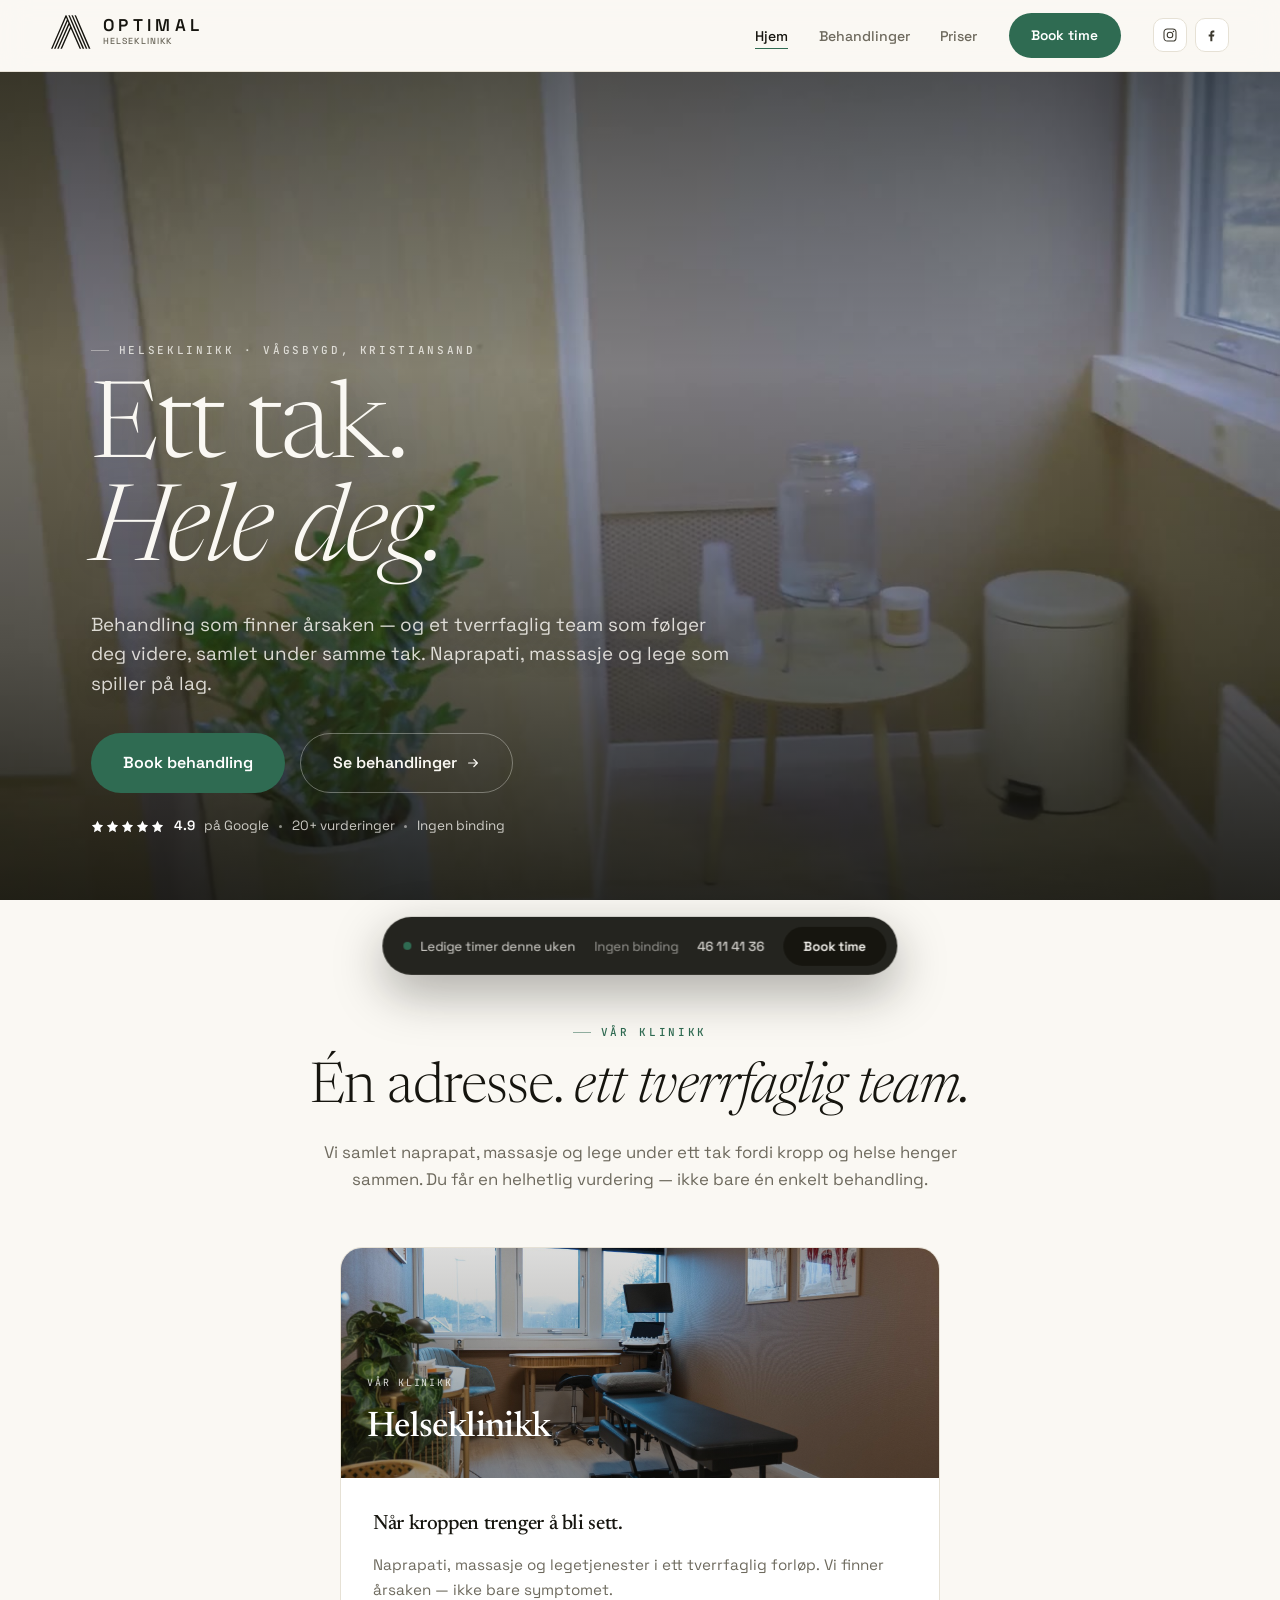
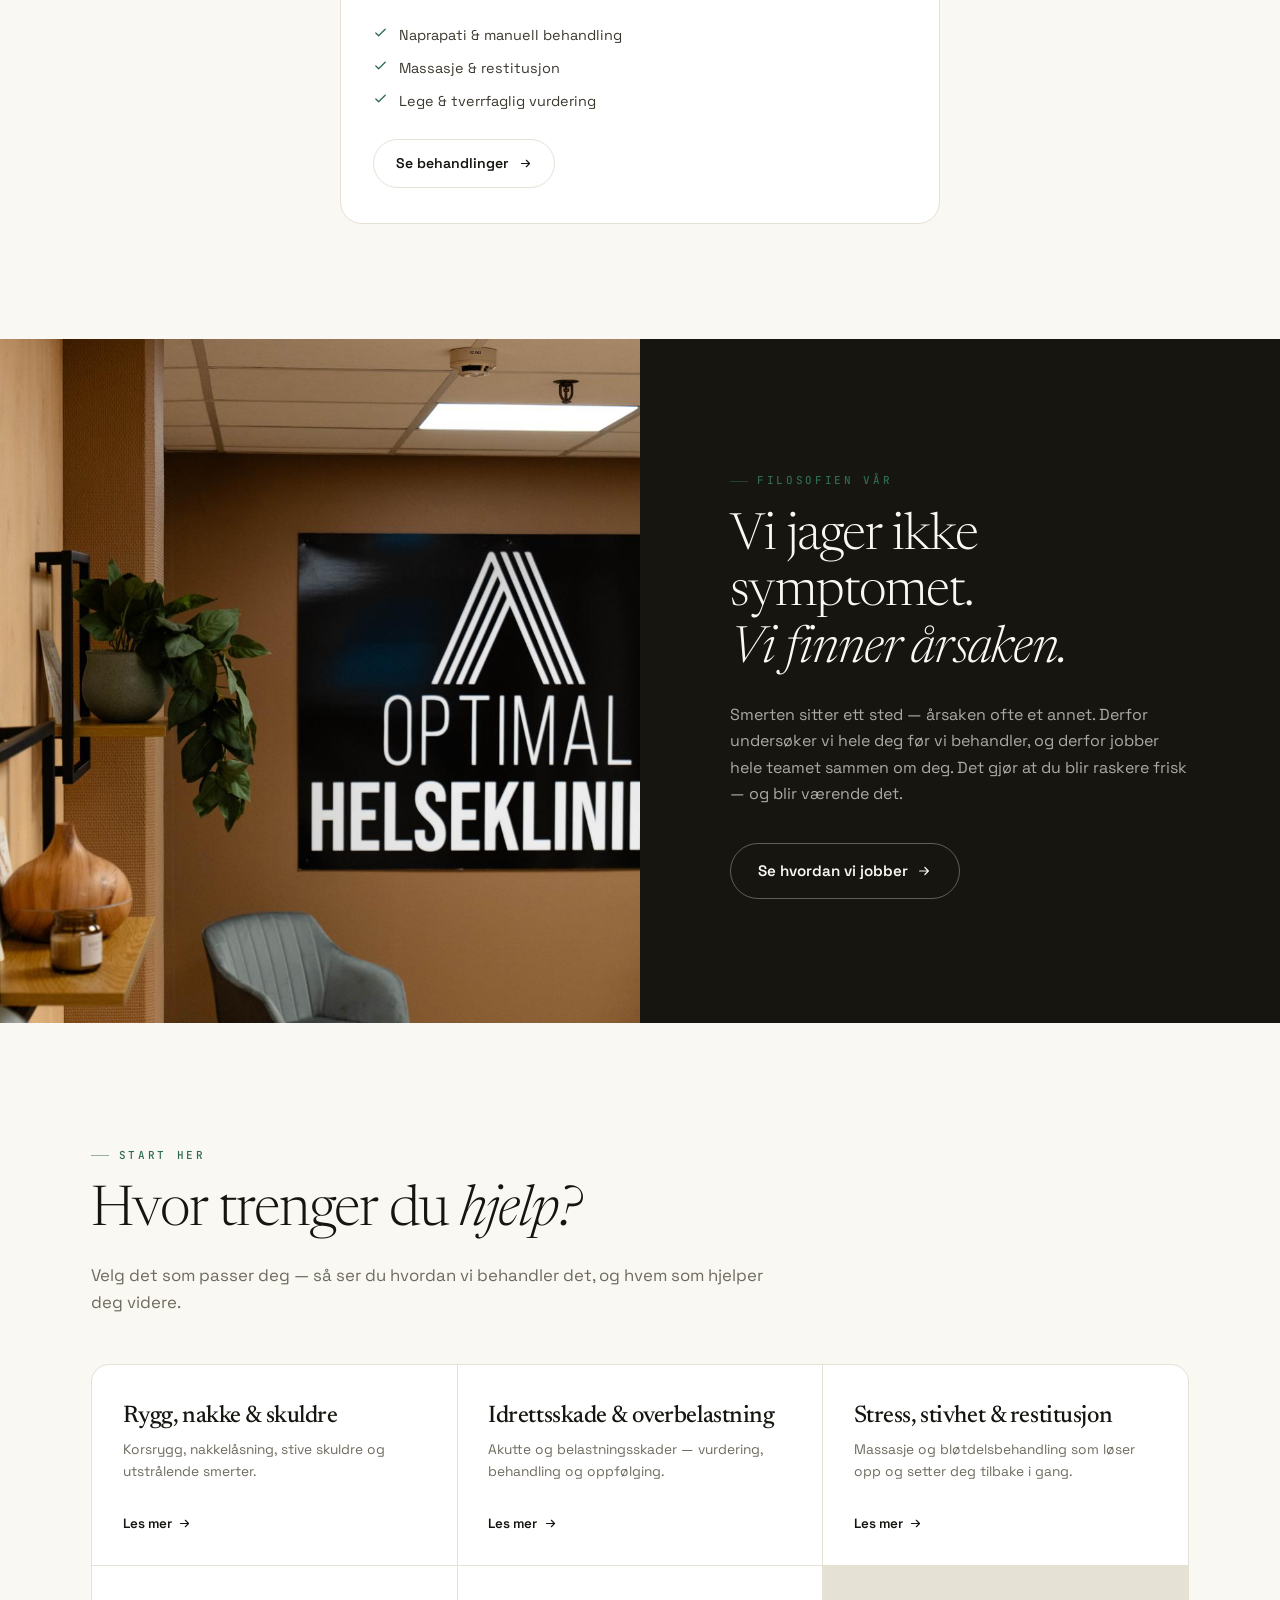
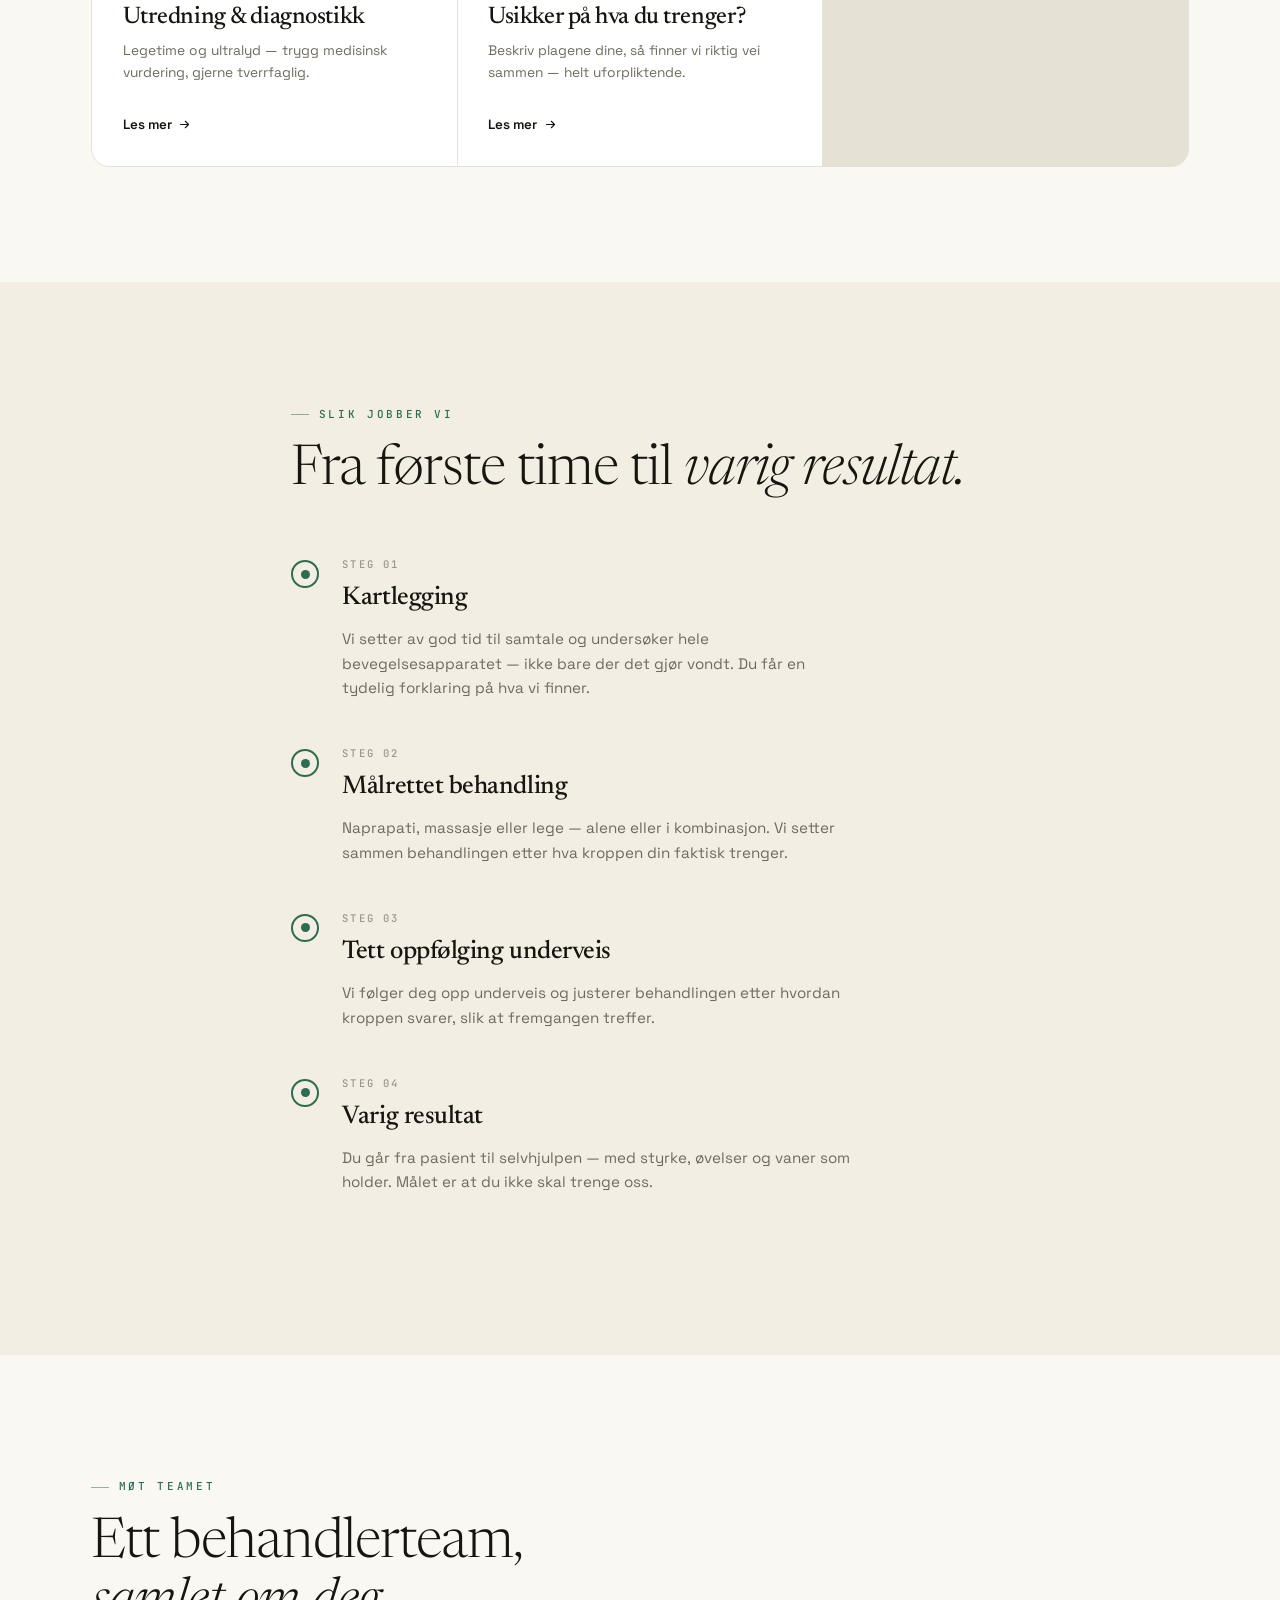
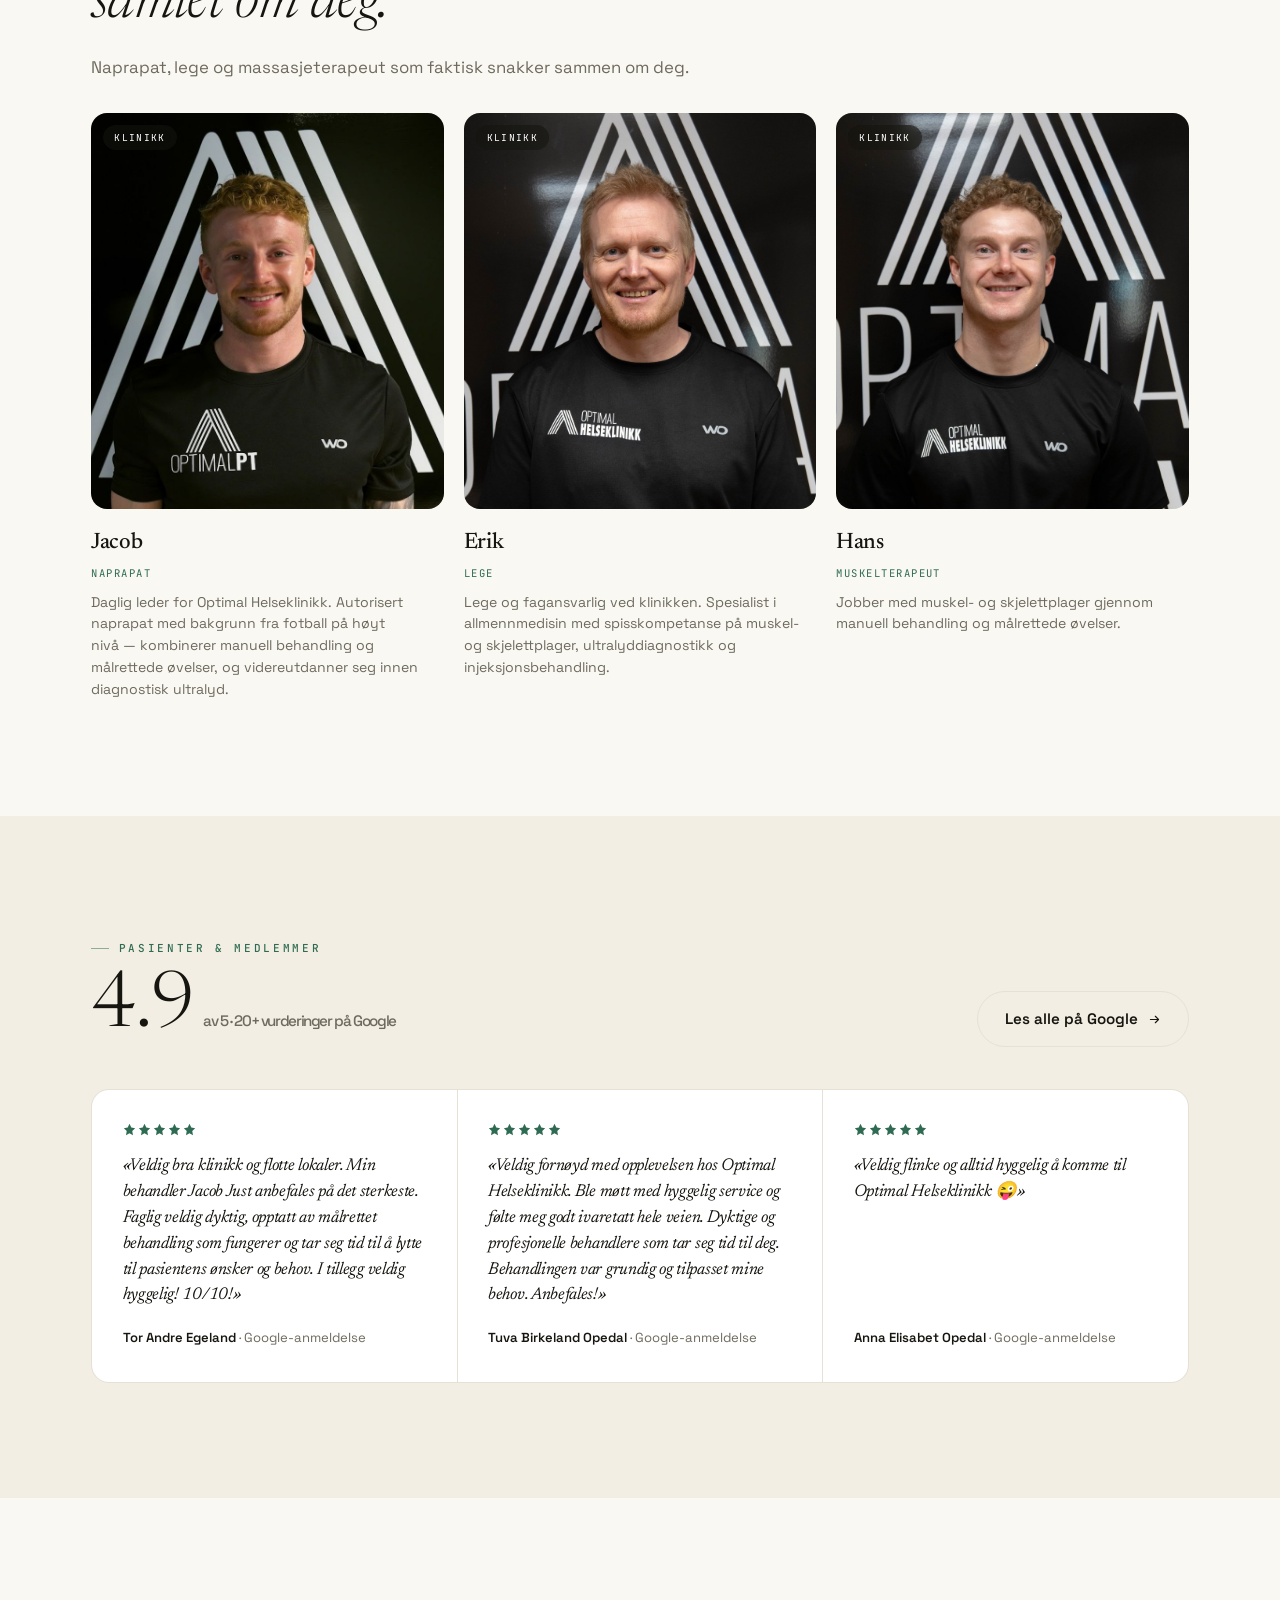
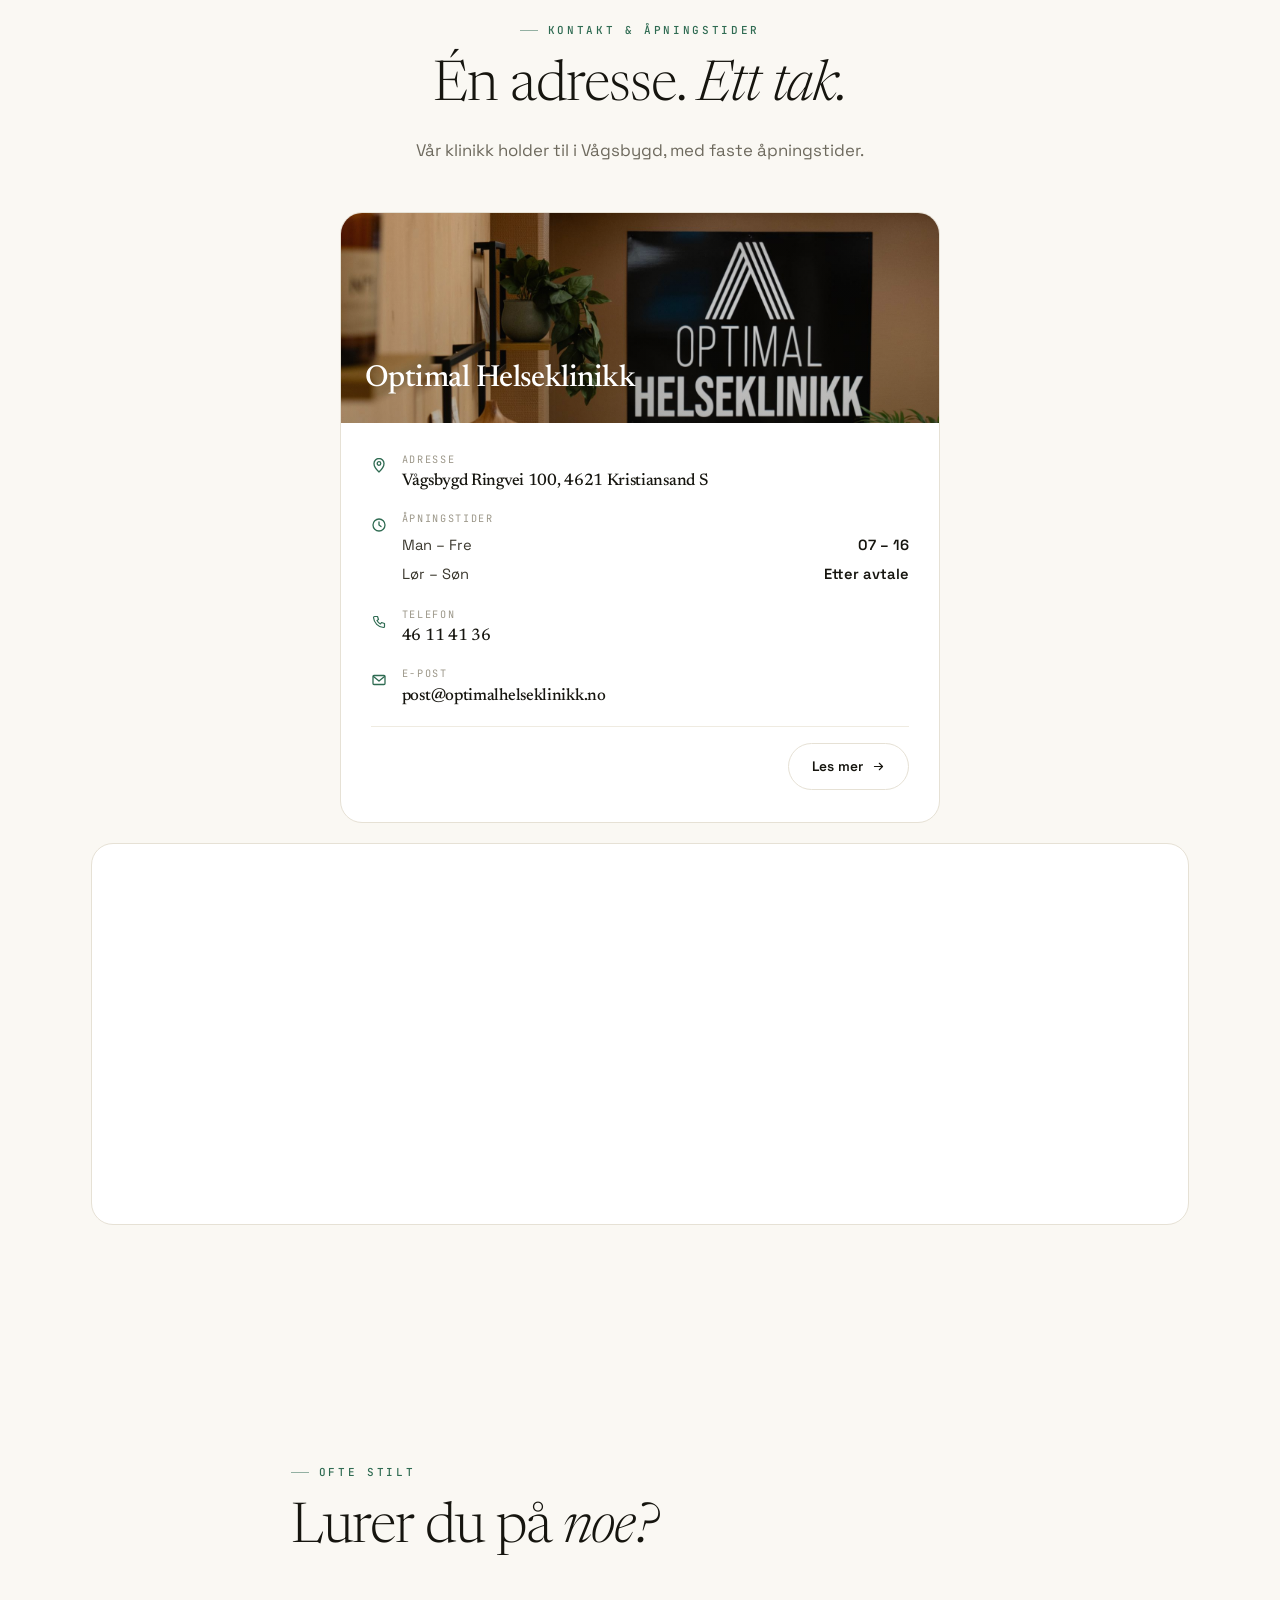
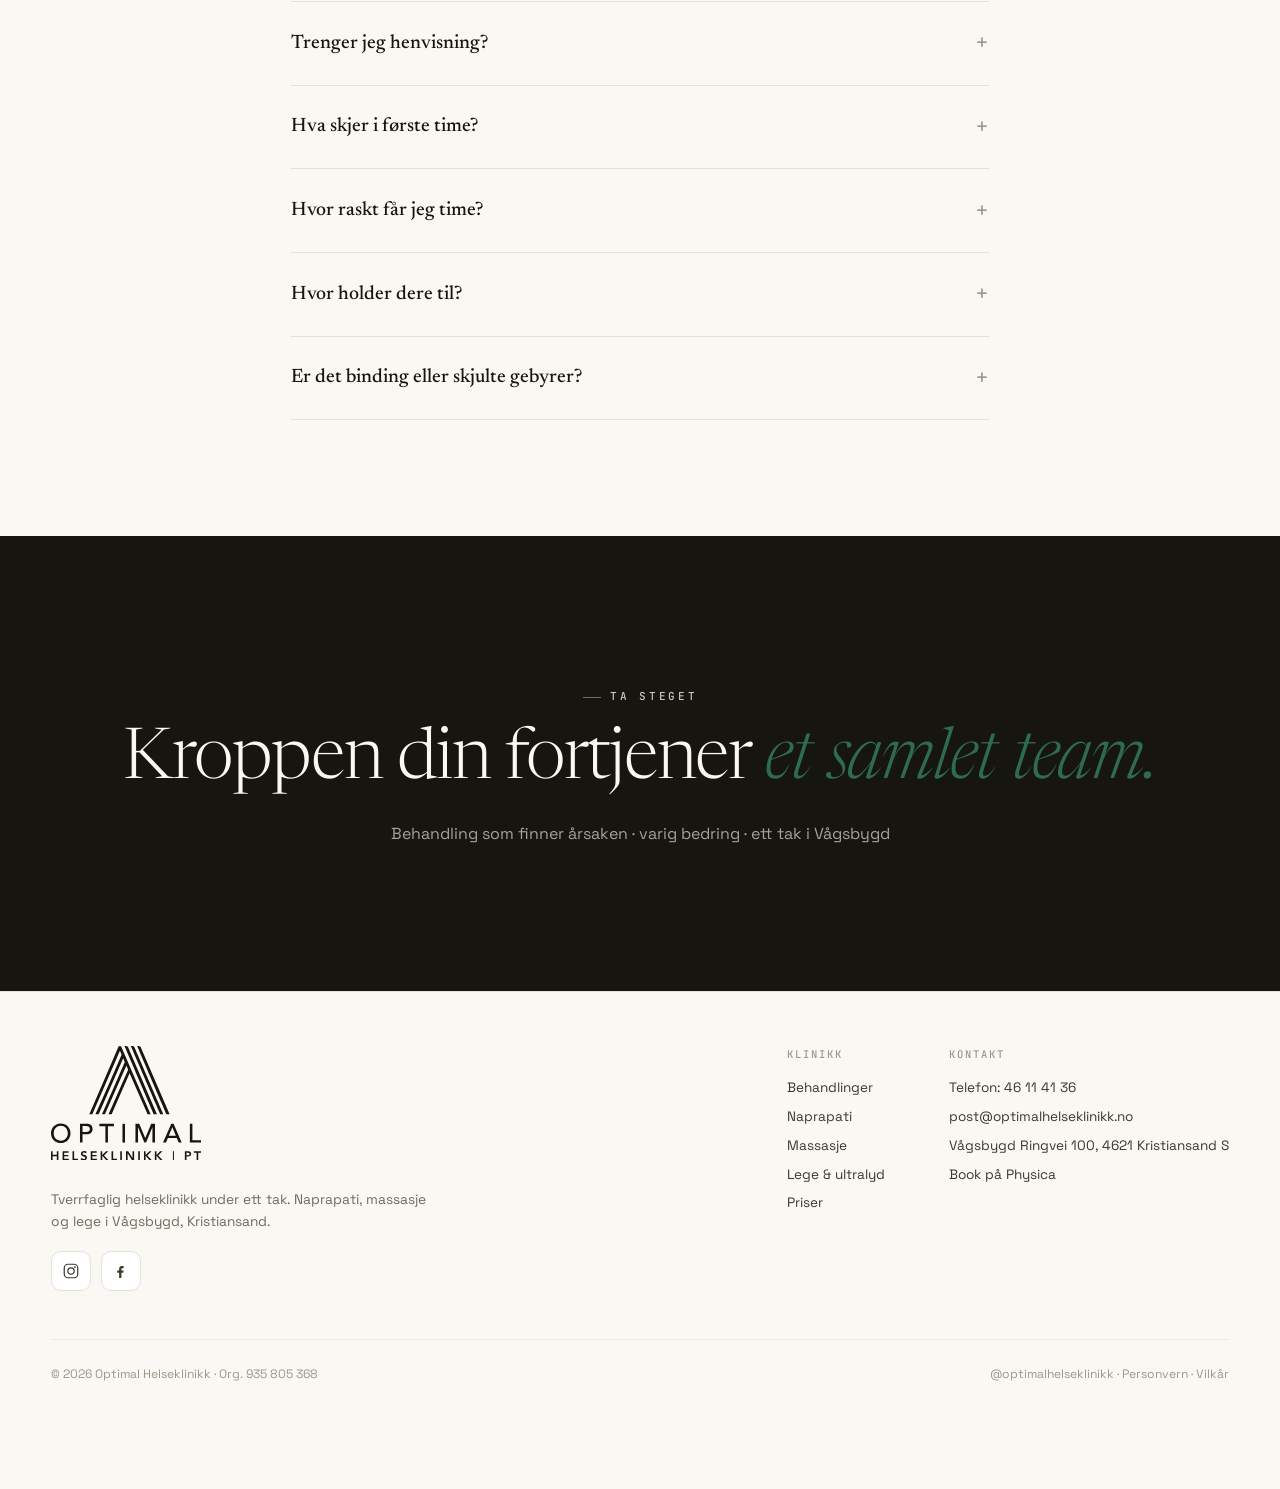
==== commit 2fda9b30: "FAQ: fjern tidsangivelse fra "Hva skjer i første time?" Unngår å love en spesifikk varighet ("god ti" ====
--- a/index.html
+++ b/index.html
@@ -404,7 +404,7 @@
 <body>
 <!-- Nav-lenker peker til de publiserte HighLevel-sidene (optimalhelseklinikk.no).
      Bilder er hostet i HighLevels mediebibliotek. -->
-<div class="ed-root" style="min-height:100vh"><nav style="position:sticky;top:0;z-index:90;display:flex;align-items:center;justify-content:space-between;padding:0 max(4vw,1.4rem);height:72px;background:rgba(250,248,243,0.82);backdrop-filter:blur(14px);-webkit-backdrop-filter:blur(14px);border-bottom:1px solid #E6E1D5"><a href="hjem.html"><span style="display:inline-flex;align-items:center;gap:12px"><svg width="39.539325842696634" height="34" viewBox="98.4 -1.5 207 178" fill="var(--logo-ink, #16150F)" aria-hidden="true"><path d="M248.35 175.46 L202.06 70.29 L155.92 175.46 L147.94 175.46 L198.09 61.40 L198.29 60.95 L193.93 50.37 L138.59 175.46 L131.08 175.46 C150.56 131.01 170.54 86.77 189.51 42.09 L189.77 41.49 L185.65 31.36 L122.50 175.46 L114.25 175.46 C136.96 125.32 159.56 74.00 181.22 23.39 L181.53 22.65 L177.22 12.04 L106.25 175.46 L98.58 175.46 C123.64 117.74 148.78 60.04 173.36 2.12 C174.35 -0.51 179.45 -0.67 180.71 2.12 C205.47 59.70 230.95 118.07 256.13 175.46 Z"></path><path d="M272.42 175.46 L197.67 2.02 C196.53 -0.63 189.03 0.09 189.03 0.09 C208.09 44.81 263.19 173.10 264.60 175.46 Z"></path><path d="M288.67 175.46 L213.93 2.02 C212.78 -0.63 205.28 0.09 205.28 0.09 C224.34 44.81 279.44 173.10 280.85 175.46 Z"></path><path d="M304.92 175.46 L230.18 2.02 C229.04 -0.63 221.53 0.09 221.53 0.09 C240.59 44.81 295.69 173.10 297.11 175.46 Z"></path></svg><span style="display:flex;flex-direction:column;line-height:1"><span style="font-family:&#x27;Space Grotesk&#x27;, system-ui, -apple-system, sans-serif;font-weight:600;letter-spacing:0.26em;font-size:17px;color:var(--logo-ink, #16150F)">OPTIMAL</span><span style="font-family:&#x27;Space Grotesk&#x27;, system-ui, -apple-system, sans-serif;font-weight:500;letter-spacing:0.13em;font-size:8.84px;color:#6E6A5E;margin-top:3.74px">HELSEKLINIKK</span></span></span></a><div class="ed-nav-desktop" style="display:flex;align-items:center;gap:2rem"><ul class="ed-navlinks" style="display:flex;align-items:center;gap:1.9rem;list-style:none;margin:0;padding:0"><li><a href="hjem.html" style="font-size:.88rem;font-weight:500;color:#16150F;border-bottom:1px solid var(--acc);padding-bottom:3px;transition:color .2s, border-color .2s">Hjem</a></li><li><a href="behandlinger.html" style="font-size:.88rem;font-weight:500;color:#6E6A5E;border-bottom:1px solid transparent;padding-bottom:3px;transition:color .2s, border-color .2s">Behandlinger</a></li><li><a href="priser.html" style="font-size:.88rem;font-weight:500;color:#6E6A5E;border-bottom:1px solid transparent;padding-bottom:3px;transition:color .2s, border-color .2s">Priser</a></li></ul><a href="https://system.physica.no/book/optimal-helseklinikk?cookie_fixed=1#choose-where" target="_blank" rel="noopener noreferrer" class="ebtn ebtn-acc" style="padding:.7rem 1.4rem;font-size:.86rem">Book time</a><div style="display:flex;gap:.5rem"><a href="https://www.instagram.com/optimalhelseklinikk/" target="_blank" rel="noopener noreferrer" aria-label="Instagram" style="width:34px;height:34px;border-radius:10px;border:1px solid #E6E1D5;display:grid;place-items:center;color:#3B382E;background:#FFFFFF"><svg width="16" height="16" viewBox="0 0 24 24" fill="none"><rect x="3" y="3" width="18" height="18" rx="5" stroke="currentColor" stroke-width="1.6"></rect><circle cx="12" cy="12" r="4.2" stroke="currentColor" stroke-width="1.6"></circle><circle cx="17.2" cy="6.8" r="1.2" fill="currentColor"></circle></svg></a><a href="https://www.facebook.com/p/Optimal-Helseklinikk-61585390041143/" target="_blank" rel="noopener noreferrer" aria-label="Facebook" style="width:34px;height:34px;border-radius:10px;border:1px solid #E6E1D5;display:grid;place-items:center;color:#3B382E;background:#FFFFFF"><svg width="16" height="16" viewBox="0 0 24 24" fill="none"><path d="M15.5 8.2h-2c-.6 0-1 .4-1 1v2h3l-.5 3h-2.5v7h-3v-7H7v-3h2.5V9c0-2.2 1.4-3.8 3.6-3.8l2.4.1v3z" fill="currentColor"></path></svg></a></div></div><input type="checkbox" id="ed-navtoggle" class="ed-navtoggle" aria-label="Meny"/><label for="ed-navtoggle" class="ed-burger" aria-label="Åpne meny"><span></span><span></span><span></span></label><div class="ed-mobilemenu"><a href="hjem.html">Hjem</a><a href="behandlinger.html">Behandlinger</a><a href="priser.html">Priser</a><a href="https://system.physica.no/book/optimal-helseklinikk?cookie_fixed=1#choose-where" target="_blank" rel="noopener noreferrer" class="ebtn ebtn-acc">Book time</a><div class="ed-mm-social"><a href="https://www.instagram.com/optimalhelseklinikk/" target="_blank" rel="noopener noreferrer" aria-label="Instagram" style="width:42px;height:42px;border-radius:10px;border:1px solid #E6E1D5;display:grid;place-items:center;color:#3B382E;background:#FFFFFF"><svg width="18" height="18" viewBox="0 0 24 24" fill="none"><rect x="3" y="3" width="18" height="18" rx="5" stroke="currentColor" stroke-width="1.6"></rect><circle cx="12" cy="12" r="4.2" stroke="currentColor" stroke-width="1.6"></circle><circle cx="17.2" cy="6.8" r="1.2" fill="currentColor"></circle></svg></a><a href="https://www.facebook.com/p/Optimal-Helseklinikk-61585390041143/" target="_blank" rel="noopener noreferrer" aria-label="Facebook" style="width:42px;height:42px;border-radius:10px;border:1px solid #E6E1D5;display:grid;place-items:center;color:#3B382E;background:#FFFFFF"><svg width="18" height="18" viewBox="0 0 24 24" fill="none"><path d="M15.5 8.2h-2c-.6 0-1 .4-1 1v2h3l-.5 3h-2.5v7h-3v-7H7v-3h2.5V9c0-2.2 1.4-3.8 3.6-3.8l2.4.1v3z" fill="currentColor"></path></svg></a></div></div></nav><header style="position:relative;min-height:min(92vh, 900px);overflow:hidden;display:flex;align-items:flex-end"><video class="ed-img" autoplay="" muted="" loop="" playsinline="" preload="auto" poster="assets/media/6a3d17b3163e40d8622d5353.jpg" style="position:absolute;inset:0;width:100%;height:100%;object-fit:cover;object-position:center 55%;background:#16150F"><source src="assets/media/6a3b5a60967e20d627d461a9.mp4" type="video/mp4"/></video><div style="position:absolute;inset:0;background:linear-gradient(180deg, rgba(20,20,15,.58) 0%, rgba(20,20,15,.22) 36%, rgba(20,20,15,.5) 70%, rgba(20,20,15,.86) 100%)"></div><div style="position:relative;z-index:2;width:100%;max-width:1200px;margin:0 auto;padding:0 max(4vw,1.4rem) clamp(3rem,7vh,5.5rem);display:flex;align-items:flex-end;justify-content:space-between;gap:2.5rem;flex-wrap:wrap"><div style="max-width:760px"><div class="ed-reveal" style="transition-delay:0ms"><span class="ed-kick" style="color:rgba(250,248,243,.78)"><span class="tick"></span> Helseklinikk · Vågsbygd, Kristiansand</span></div><div class="ed-reveal" style="transition-delay:70ms"><h1 class="ed-display" style="font-size:clamp(3rem,8.4vw,6.6rem);line-height:0.98;color:#FAF8F3;margin:1.3rem 0 1.4rem;font-weight:360;text-shadow:0 4px 40px rgba(0,0,0,.4)">Ett tak.<br/><span class="ed-italic" style="color:#FAF8F3">Hele deg.</span></h1></div><div class="ed-reveal" style="transition-delay:140ms"><p style="font-size:clamp(1rem,1.5vw,1.18rem);line-height:1.55;max-width:34em;color:rgba(250,248,243,.84);margin-bottom:2.2rem;text-shadow:0 2px 18px rgba(0,0,0,.35)">Behandling som finner årsaken — og et tverrfaglig team som følger deg videre, samlet under samme tak. Naprapati, massasje og lege som spiller på lag.</p></div><div class="ed-reveal" style="transition-delay:210ms;display:flex;flex-direction:column;gap:1.4rem"><div style="display:flex;gap:.9rem;flex-wrap:wrap"><a href="https://system.physica.no/book/optimal-helseklinikk?cookie_fixed=1#choose-where" target="_blank" rel="noopener noreferrer" class="ebtn ebtn-acc" style="padding:1rem 2rem;font-size:1rem">Book behandling</a><a href="behandlinger.html" style="padding:1rem 2rem;font-size:1rem;color:#FAF8F3;border-color:rgba(250,248,243,.34);cursor:pointer;text-decoration:none" class="ebtn ebtn-ghost on-ink-child">Se behandlinger <svg width="14" height="14" viewBox="0 0 16 16" fill="none"><path d="M3 8h10M9 4l4 4-4 4" stroke="currentColor" stroke-width="1.4" stroke-linecap="round" stroke-linejoin="round"></path></svg></a></div><div style="display:flex;align-items:center;gap:.6rem;color:rgba(250,248,243,.78);font-size:.84rem;flex-wrap:wrap"><span style="display:flex;gap:2px;color:#fff"><svg width="13" height="13" viewBox="0 0 16 16" fill="currentColor"><path d="M8 1l2.2 4.6L15 6.4l-3.6 3.4L12.3 15 8 12.5 3.7 15l.9-5.2L1 6.4l4.8-.8L8 1z"></path></svg><svg width="13" height="13" viewBox="0 0 16 16" fill="currentColor"><path d="M8 1l2.2 4.6L15 6.4l-3.6 3.4L12.3 15 8 12.5 3.7 15l.9-5.2L1 6.4l4.8-.8L8 1z"></path></svg><svg width="13" height="13" viewBox="0 0 16 16" fill="currentColor"><path d="M8 1l2.2 4.6L15 6.4l-3.6 3.4L12.3 15 8 12.5 3.7 15l.9-5.2L1 6.4l4.8-.8L8 1z"></path></svg><svg width="13" height="13" viewBox="0 0 16 16" fill="currentColor"><path d="M8 1l2.2 4.6L15 6.4l-3.6 3.4L12.3 15 8 12.5 3.7 15l.9-5.2L1 6.4l4.8-.8L8 1z"></path></svg><svg width="13" height="13" viewBox="0 0 16 16" fill="currentColor"><path d="M8 1l2.2 4.6L15 6.4l-3.6 3.4L12.3 15 8 12.5 3.7 15l.9-5.2L1 6.4l4.8-.8L8 1z"></path></svg></span><b style="color:#fff;font-weight:600">4.9</b> på Google<span style="width:3px;height:3px;border-radius:50%;background:rgba(250,248,243,.5)"></span><span>20+ vurderinger</span><span style="width:3px;height:3px;border-radius:50%;background:rgba(250,248,243,.5)"></span><span>Ingen binding</span></div></div></div></div></header><section style="padding:clamp(4.5rem, 9vw, 8rem) 0"><div style="max-width:1200px;margin:0 auto;padding:0 max(4vw, 1.4rem)"><div style="text-align:center;max-width:820px;margin:0 auto"><div class="ed-reveal" style="transition-delay:0ms;margin-bottom:1.1rem"><span class="ed-kick"><span class="tick"></span> Vår klinikk</span></div><div class="ed-reveal" style="transition-delay:60ms"><h2 class="ed-display" style="font-size:clamp(2.1rem,4.6vw,3.5rem);line-height:1.08;color:#16150F;margin:0">Én adresse. <span class="ed-italic">ett tverrfaglig team.</span></h2></div><div class="ed-reveal" style="transition-delay:120ms"><p style="font-size:1.05rem;line-height:1.6;margin-top:1.2rem;max-width:40em;margin-inline:auto;color:#6E6A5E">Vi samlet naprapat, massasje og lege under ett tak fordi kropp og helse henger sammen. Du får en helhetlig vurdering — ikke bare én enkelt behandling.</p></div></div><div style="max-width:600px;margin:3.4rem auto 0"><div class="ed-reveal ed-track" style="transition-delay:0ms;border:1px solid #E6E1D5;border-radius:22px;overflow:hidden;background:#FFFFFF;cursor:pointer;display:flex;flex-direction:column"><a href="behandlinger.html" style="display:flex;flex-direction:column;height:100%;color:inherit;text-decoration:none"><div style="position:relative;overflow:hidden;border-radius:0;background:#F2EEE4;height:230px"><img class="ed-img" src="assets/media/6a3418836a6dd1b69a05661c.jpg" alt="" loading="lazy" style="object-position:center 58%"/><div style="position:absolute;inset:0;pointer-events:none;background:linear-gradient(180deg, rgba(20,20,15,0.147) 0%, rgba(20,20,15,0.42) 100%)"></div><div style="position:absolute;left:26px;bottom:22px;z-index:2"><span style="font-family:&#x27;JetBrains Mono&#x27;, ui-monospace, monospace;font-size:.62rem;letter-spacing:.18em;text-transform:uppercase;color:rgba(255,255,255,.82)">Vår klinikk</span><h3 class="ed-display" style="font-size:2.2rem;font-weight:500;color:#fff;margin:.3rem 0 0">Helseklinikk</h3></div></div><div style="padding:1.9rem 2rem 2.2rem;display:flex;flex-direction:column;flex:1"><p class="ed-display" style="font-size:1.3rem;font-weight:500;color:#16150F;margin:0 0 .7rem">Når kroppen trenger å bli sett.</p><p style="font-size:.95rem;color:#6E6A5E;line-height:1.6;margin-bottom:1.4rem">Naprapati, massasje og legetjenester i ett tverrfaglig forløp. Vi finner årsaken — ikke bare symptomet.</p><div style="display:flex;flex-direction:column;gap:.6rem;margin-bottom:1.6rem"><div style="display:flex;align-items:center;gap:.7rem;font-size:.9rem;color:#3B382E"><span style="color:var(--acc)"><svg width="15" height="15" viewBox="0 0 16 16" fill="none"><path d="M3 8.5l3 3 7-7" stroke="currentColor" stroke-width="1.4" stroke-linecap="round" stroke-linejoin="round"></path></svg></span>Naprapati &amp; manuell behandling</div><div style="display:flex;align-items:center;gap:.7rem;font-size:.9rem;color:#3B382E"><span style="color:var(--acc)"><svg width="15" height="15" viewBox="0 0 16 16" fill="none"><path d="M3 8.5l3 3 7-7" stroke="currentColor" stroke-width="1.4" stroke-linecap="round" stroke-linejoin="round"></path></svg></span>Massasje &amp; restitusjon</div><div style="display:flex;align-items:center;gap:.7rem;font-size:.9rem;color:#3B382E"><span style="color:var(--acc)"><svg width="15" height="15" viewBox="0 0 16 16" fill="none"><path d="M3 8.5l3 3 7-7" stroke="currentColor" stroke-width="1.4" stroke-linecap="round" stroke-linejoin="round"></path></svg></span>Lege &amp; tverrfaglig vurdering</div></div><span class="ebtn ebtn-ghost" style="margin-top:auto;align-self:flex-start;padding:.75rem 1.4rem;font-size:.88rem">Se behandlinger <svg width="13" height="13" viewBox="0 0 16 16" fill="none"><path d="M3 8h10M9 4l4 4-4 4" stroke="currentColor" stroke-width="1.4" stroke-linecap="round" stroke-linejoin="round"></path></svg></span></div></a></div></div></div></section><section style="padding:0"><div class="ed-split" style="display:grid;grid-template-columns:1fr 1fr;min-height:76vh"><div style="position:relative;overflow:hidden;border-radius:0;background:#F2EEE4;min-height:360px"><img class="ed-img" src="assets/media/6a38eca6c50697c411dfb906.jpeg" alt="" loading="lazy" style="object-position:center"/></div><div class="on-ink" style="background:#16150F;color:#FAF8F3;display:flex;flex-direction:column;justify-content:center;padding:clamp(3rem,7vw,6rem)"><div class="ed-reveal" style="transition-delay:0ms"><span class="ed-kick" style="color:var(--acc)"><span class="tick"></span> Filosofien vår</span></div><div class="ed-reveal" style="transition-delay:70ms"><h2 class="ed-display" style="font-size:clamp(2rem,4vw,3.3rem);line-height:1.1;color:#FAF8F3;margin:1.2rem 0 0;font-weight:340">Vi jager ikke symptomet.<br/><span class="ed-italic" style="font-weight:380">Vi finner årsaken.</span></h2></div><div class="ed-reveal" style="transition-delay:130ms"><p style="color:rgba(250,248,243,.66);font-size:1rem;line-height:1.65;max-width:30em;margin-top:1.5rem">Smerten sitter ett sted — årsaken ofte et annet. Derfor undersøker vi hele deg før vi behandler, og derfor jobber hele teamet sammen om deg. Det gjør at du blir raskere frisk — og blir værende det.</p></div><div class="ed-reveal" style="transition-delay:180ms;margin-top:2.2rem"><a href="behandlinger.html" style="cursor:pointer;text-decoration:none" class="ebtn ebtn-ghost">Se hvordan vi jobber <svg width="14" height="14" viewBox="0 0 16 16" fill="none"><path d="M3 8h10M9 4l4 4-4 4" stroke="currentColor" stroke-width="1.4" stroke-linecap="round" stroke-linejoin="round"></path></svg></a></div></div></div></section><section style="padding:clamp(4.5rem, 9vw, 8rem) 0"><div style="max-width:1200px;margin:0 auto;padding:0 max(4vw, 1.4rem)"><div style="text-align:left;max-width:none"><div class="ed-reveal" style="transition-delay:0ms;margin-bottom:1.1rem"><span class="ed-kick"><span class="tick"></span> Start her</span></div><div class="ed-reveal" style="transition-delay:60ms"><h2 class="ed-display" style="font-size:clamp(2.1rem,4.6vw,3.5rem);line-height:1.08;color:#16150F;margin:0">Hvor trenger du <span class="ed-italic">hjelp?</span></h2></div><div class="ed-reveal" style="transition-delay:120ms"><p style="font-size:1.05rem;line-height:1.6;margin-top:1.2rem;max-width:40em;color:#6E6A5E">Velg det som passer deg — så ser du hvordan vi behandler det, og hvem som hjelper deg videre.</p></div></div><div class="ed-grid-3" style="display:grid;grid-template-columns:repeat(3,1fr);gap:1px;background:#E6E1D5;border:1px solid #E6E1D5;border-radius:18px;overflow:hidden;margin-top:3rem"><a href="behandlinger.html" class="ed-entry" style="background:#FFFFFF;padding:2.2rem 1.9rem 1.9rem;display:flex;flex-direction:column;gap:.55rem;min-height:200px;transition:background .25s"><h3 class="ed-display ed-entry-h" style="font-size:1.5rem;font-weight:500;line-height:1.14;color:#16150F;margin:.2rem 0 0;transition:color .25s">Rygg, nakke &amp; skuldre</h3><p class="ed-entry-p" style="font-size:.86rem;color:#6E6A5E;line-height:1.55;transition:color .25s">Korsrygg, nakkelåsning, stive skuldre og utstrålende smerter.</p><span class="ed-entry-a" style="margin-top:auto;display:inline-flex;align-items:center;gap:.4rem;font-size:.84rem;font-weight:600;color:#16150F;transition:gap .2s, color .25s">Les mer <svg width="13" height="13" viewBox="0 0 16 16" fill="none"><path d="M3 8h10M9 4l4 4-4 4" stroke="currentColor" stroke-width="1.4" stroke-linecap="round" stroke-linejoin="round"></path></svg></span></a><a href="behandlinger.html" class="ed-entry" style="background:#FFFFFF;padding:2.2rem 1.9rem 1.9rem;display:flex;flex-direction:column;gap:.55rem;min-height:200px;transition:background .25s"><h3 class="ed-display ed-entry-h" style="font-size:1.5rem;font-weight:500;line-height:1.14;color:#16150F;margin:.2rem 0 0;transition:color .25s">Idrettsskade &amp; overbelastning</h3><p class="ed-entry-p" style="font-size:.86rem;color:#6E6A5E;line-height:1.55;transition:color .25s">Akutte og belastningsskader — vurdering, behandling og oppfølging.</p><span class="ed-entry-a" style="margin-top:auto;display:inline-flex;align-items:center;gap:.4rem;font-size:.84rem;font-weight:600;color:#16150F;transition:gap .2s, color .25s">Les mer <svg width="13" height="13" viewBox="0 0 16 16" fill="none"><path d="M3 8h10M9 4l4 4-4 4" stroke="currentColor" stroke-width="1.4" stroke-linecap="round" stroke-linejoin="round"></path></svg></span></a><a href="behandlinger.html" class="ed-entry" style="background:#FFFFFF;padding:2.2rem 1.9rem 1.9rem;display:flex;flex-direction:column;gap:.55rem;min-height:200px;transition:background .25s"><h3 class="ed-display ed-entry-h" style="font-size:1.5rem;font-weight:500;line-height:1.14;color:#16150F;margin:.2rem 0 0;transition:color .25s">Stress, stivhet &amp; restitusjon</h3><p class="ed-entry-p" style="font-size:.86rem;color:#6E6A5E;line-height:1.55;transition:color .25s">Massasje og bløtdelsbehandling som løser opp og setter deg tilbake i gang.</p><span class="ed-entry-a" style="margin-top:auto;display:inline-flex;align-items:center;gap:.4rem;font-size:.84rem;font-weight:600;color:#16150F;transition:gap .2s, color .25s">Les mer <svg width="13" height="13" viewBox="0 0 16 16" fill="none"><path d="M3 8h10M9 4l4 4-4 4" stroke="currentColor" stroke-width="1.4" stroke-linecap="round" stroke-linejoin="round"></path></svg></span></a><a href="behandlinger.html" class="ed-entry" style="background:#FFFFFF;padding:2.2rem 1.9rem 1.9rem;display:flex;flex-direction:column;gap:.55rem;min-height:200px;transition:background .25s"><h3 class="ed-display ed-entry-h" style="font-size:1.5rem;font-weight:500;line-height:1.14;color:#16150F;margin:.2rem 0 0;transition:color .25s">Utredning &amp; diagnostikk</h3><p class="ed-entry-p" style="font-size:.86rem;color:#6E6A5E;line-height:1.55;transition:color .25s">Legetime og ultralyd — trygg medisinsk vurdering, gjerne tverrfaglig.</p><span class="ed-entry-a" style="margin-top:auto;display:inline-flex;align-items:center;gap:.4rem;font-size:.84rem;font-weight:600;color:#16150F;transition:gap .2s, color .25s">Les mer <svg width="13" height="13" viewBox="0 0 16 16" fill="none"><path d="M3 8h10M9 4l4 4-4 4" stroke="currentColor" stroke-width="1.4" stroke-linecap="round" stroke-linejoin="round"></path></svg></span></a><a href="priser.html" class="ed-entry" style="background:#FFFFFF;padding:2.2rem 1.9rem 1.9rem;display:flex;flex-direction:column;gap:.55rem;min-height:200px;transition:background .25s"><h3 class="ed-display ed-entry-h" style="font-size:1.5rem;font-weight:500;line-height:1.14;color:#16150F;margin:.2rem 0 0;transition:color .25s">Usikker på hva du trenger?</h3><p class="ed-entry-p" style="font-size:.86rem;color:#6E6A5E;line-height:1.55;transition:color .25s">Beskriv plagene dine, så finner vi riktig vei sammen — helt uforpliktende.</p><span class="ed-entry-a" style="margin-top:auto;display:inline-flex;align-items:center;gap:.4rem;font-size:.84rem;font-weight:600;color:#16150F;transition:gap .2s, color .25s">Les mer <svg width="13" height="13" viewBox="0 0 16 16" fill="none"><path d="M3 8h10M9 4l4 4-4 4" stroke="currentColor" stroke-width="1.4" stroke-linecap="round" stroke-linejoin="round"></path></svg></span></a></div></div></section><section style="padding:clamp(4.5rem, 9vw, 8rem) 0;background:#F2EEE4"><div style="max-width:800px;margin:0 auto;padding:0 max(4vw, 1.4rem)"><div style="text-align:left;max-width:none"><div class="ed-reveal" style="transition-delay:0ms;margin-bottom:1.1rem"><span class="ed-kick"><span class="tick"></span> Slik jobber vi</span></div><div class="ed-reveal" style="transition-delay:60ms"><h2 class="ed-display" style="font-size:clamp(2.1rem,4.6vw,3.5rem);line-height:1.08;color:#16150F;margin:0">Fra første time til <span class="ed-italic">varig resultat.</span></h2></div></div><div class="ed-timeline" style="position:relative;padding-left:3.2rem;margin-top:3.4rem"><div class="ed-tline" style="position:absolute;left:13px;top:8px;bottom:8px;width:2px;background:linear-gradient(#E6E1D5, var(--acc) 50%, #E6E1D5)"></div><div class="ed-reveal ed-tstep" style="transition-delay:0ms;position:relative;padding-bottom:2.8rem"><span class="ed-tdot" style="position:absolute;left:-3.2rem;top:4px;width:28px;height:28px;border-radius:50%;background:#F2EEE4;border:2px solid var(--acc);display:grid;place-items:center"><span style="width:9px;height:9px;border-radius:50%;background:var(--acc)"></span></span><div style="font-family:&#x27;JetBrains Mono&#x27;, ui-monospace, monospace;font-size:.66rem;font-weight:500;letter-spacing:.2em;text-transform:uppercase;color:#9C9789">Steg 01</div><h3 class="ed-display" style="font-size:1.6rem;font-weight:500;color:#16150F;margin:.3rem 0 .5rem">Kartlegging</h3><p style="color:#6E6A5E;font-size:.95rem;line-height:1.6;max-width:34em">Vi setter av god tid til samtale og undersøker hele bevegelsesapparatet — ikke bare der det gjør vondt. Du får en tydelig forklaring på hva vi finner.</p></div><div class="ed-reveal ed-tstep" style="transition-delay:0ms;position:relative;padding-bottom:2.8rem"><span class="ed-tdot" style="position:absolute;left:-3.2rem;top:4px;width:28px;height:28px;border-radius:50%;background:#F2EEE4;border:2px solid var(--acc);display:grid;place-items:center"><span style="width:9px;height:9px;border-radius:50%;background:var(--acc)"></span></span><div style="font-family:&#x27;JetBrains Mono&#x27;, ui-monospace, monospace;font-size:.66rem;font-weight:500;letter-spacing:.2em;text-transform:uppercase;color:#9C9789">Steg 02</div><h3 class="ed-display" style="font-size:1.6rem;font-weight:500;color:#16150F;margin:.3rem 0 .5rem">Målrettet behandling</h3><p style="color:#6E6A5E;font-size:.95rem;line-height:1.6;max-width:34em">Naprapati, massasje eller lege — alene eller i kombinasjon. Vi setter sammen behandlingen etter hva kroppen din faktisk trenger.</p></div><div class="ed-reveal ed-tstep" style="transition-delay:0ms;position:relative;padding-bottom:2.8rem"><span class="ed-tdot" style="position:absolute;left:-3.2rem;top:4px;width:28px;height:28px;border-radius:50%;background:#F2EEE4;border:2px solid var(--acc);display:grid;place-items:center"><span style="width:9px;height:9px;border-radius:50%;background:var(--acc)"></span></span><div style="font-family:&#x27;JetBrains Mono&#x27;, ui-monospace, monospace;font-size:.66rem;font-weight:500;letter-spacing:.2em;text-transform:uppercase;color:#9C9789">Steg 03</div><h3 class="ed-display" style="font-size:1.6rem;font-weight:500;color:#16150F;margin:.3rem 0 .5rem">Tett oppfølging underveis</h3><p style="color:#6E6A5E;font-size:.95rem;line-height:1.6;max-width:34em">Vi følger deg opp underveis og justerer behandlingen etter hvordan kroppen svarer, slik at fremgangen treffer.</p></div><div class="ed-reveal ed-tstep" style="transition-delay:0ms;position:relative;padding-bottom:2.8rem"><span class="ed-tdot" style="position:absolute;left:-3.2rem;top:4px;width:28px;height:28px;border-radius:50%;background:#F2EEE4;border:2px solid var(--acc);display:grid;place-items:center"><span style="width:9px;height:9px;border-radius:50%;background:var(--acc)"></span></span><div style="font-family:&#x27;JetBrains Mono&#x27;, ui-monospace, monospace;font-size:.66rem;font-weight:500;letter-spacing:.2em;text-transform:uppercase;color:#9C9789">Steg 04</div><h3 class="ed-display" style="font-size:1.6rem;font-weight:500;color:#16150F;margin:.3rem 0 .5rem">Varig resultat</h3><p style="color:#6E6A5E;font-size:.95rem;line-height:1.6;max-width:34em">Du går fra pasient til selvhjulpen — med styrke, øvelser og vaner som holder. Målet er at du ikke skal trenge oss.</p></div></div></div></section><section style="padding:clamp(4.5rem, 9vw, 8rem) 0"><div style="max-width:1200px;margin:0 auto;padding:0 max(4vw, 1.4rem)"><div style="text-align:left;max-width:none"><div class="ed-reveal" style="transition-delay:0ms;margin-bottom:1.1rem"><span class="ed-kick"><span class="tick"></span> Møt teamet</span></div><div class="ed-reveal" style="transition-delay:60ms"><h2 class="ed-display" style="font-size:clamp(2.1rem,4.6vw,3.5rem);line-height:1.08;color:#16150F;margin:0">Ett behandlerteam,<br/><span class="ed-italic">samlet om deg.</span></h2></div><div class="ed-reveal" style="transition-delay:120ms"><p style="font-size:1.05rem;line-height:1.6;margin-top:1.2rem;max-width:40em;color:#6E6A5E">Naprapat, lege og massasjeterapeut som faktisk snakker sammen om deg.</p></div></div><div class="ed-grid-3 ed-teamgrid" data-filter="Alle" style="display:grid;grid-template-columns:repeat(3,1fr);gap:20px;margin-top:2rem"><div class="ed-member" data-team="Terapeut" style="display:flex;flex-direction:column"><div style="position:relative;border-radius:16px;overflow:hidden;aspect-ratio:4/4.5;background:#F2EEE4"><img class="ed-img" src="assets/media/6a341a856dd61c546a2aa1d3.jpg" alt="Jacob" loading="lazy" style="object-position:center 20%"/><span style="position:absolute;top:12px;left:12px;padding:5px 11px;border-radius:999px;background:rgba(20,20,15,.55);backdrop-filter:blur(8px);-webkit-backdrop-filter:blur(8px);color:#fff;font-family:&#x27;JetBrains Mono&#x27;, ui-monospace, monospace;font-size:.6rem;letter-spacing:.14em;text-transform:uppercase">Klinikk</span></div><h3 class="ed-display" style="font-size:1.4rem;font-weight:500;color:#16150F;margin:1rem 0 .2rem">Jacob</h3><div style="font-family:&#x27;JetBrains Mono&#x27;, ui-monospace, monospace;font-size:.66rem;letter-spacing:.14em;text-transform:uppercase;color:var(--acc);margin-bottom:.6rem">Naprapat</div><p style="font-size:.88rem;color:#6E6A5E;line-height:1.55">Daglig leder for Optimal Helseklinikk. Autorisert naprapat med bakgrunn fra fotball på høyt nivå — kombinerer manuell behandling og målrettede øvelser, og videreutdanner seg innen diagnostisk ultralyd.</p></div><div class="ed-member" data-team="Terapeut" style="display:flex;flex-direction:column"><div style="position:relative;border-radius:16px;overflow:hidden;aspect-ratio:4/4.5;background:#F2EEE4"><img class="ed-img" src="assets/media/6a3418830a683b64fee314fb.jpg" alt="Erik" loading="lazy" style="object-position:center 20%"/><span style="position:absolute;top:12px;left:12px;padding:5px 11px;border-radius:999px;background:rgba(20,20,15,.55);backdrop-filter:blur(8px);-webkit-backdrop-filter:blur(8px);color:#fff;font-family:&#x27;JetBrains Mono&#x27;, ui-monospace, monospace;font-size:.6rem;letter-spacing:.14em;text-transform:uppercase">Klinikk</span></div><h3 class="ed-display" style="font-size:1.4rem;font-weight:500;color:#16150F;margin:1rem 0 .2rem">Erik</h3><div style="font-family:&#x27;JetBrains Mono&#x27;, ui-monospace, monospace;font-size:.66rem;letter-spacing:.14em;text-transform:uppercase;color:var(--acc);margin-bottom:.6rem">Lege</div><p style="font-size:.88rem;color:#6E6A5E;line-height:1.55">Lege og fagansvarlig ved klinikken. Spesialist i allmennmedisin med spisskompetanse på muskel- og skjelettplager, ultralyddiagnostikk og injeksjonsbehandling.</p></div><div class="ed-member" data-team="Terapeut" style="display:flex;flex-direction:column"><div style="position:relative;border-radius:16px;overflow:hidden;aspect-ratio:4/4.5;background:#F2EEE4"><img class="ed-img" src="assets/media/6a341883f0a5585082c5a6ee.jpg" alt="Hans" loading="lazy" style="object-position:center 20%"/><span style="position:absolute;top:12px;left:12px;padding:5px 11px;border-radius:999px;background:rgba(20,20,15,.55);backdrop-filter:blur(8px);-webkit-backdrop-filter:blur(8px);color:#fff;font-family:&#x27;JetBrains Mono&#x27;, ui-monospace, monospace;font-size:.6rem;letter-spacing:.14em;text-transform:uppercase">Klinikk</span></div><h3 class="ed-display" style="font-size:1.4rem;font-weight:500;color:#16150F;margin:1rem 0 .2rem">Hans</h3><div style="font-family:&#x27;JetBrains Mono&#x27;, ui-monospace, monospace;font-size:.66rem;letter-spacing:.14em;text-transform:uppercase;color:var(--acc);margin-bottom:.6rem">Muskelterapeut</div><p style="font-size:.88rem;color:#6E6A5E;line-height:1.55">Jobber med muskel- og skjelettplager gjennom manuell behandling og målrettede øvelser.</p></div></div></div></section><section style="padding:clamp(4.5rem, 9vw, 8rem) 0;background:#F2EEE4"><div style="max-width:1200px;margin:0 auto;padding:0 max(4vw, 1.4rem)"><div style="display:flex;align-items:flex-end;justify-content:space-between;flex-wrap:wrap;gap:1.5rem"><div><div class="ed-reveal" style="transition-delay:0ms;margin-bottom:.8rem"><span class="ed-kick"><span class="tick"></span> Pasienter &amp; medlemmer</span></div><div class="ed-reveal" style="transition-delay:60ms"><div class="ed-display" style="font-size:clamp(3rem,6vw,4.8rem);line-height:1;color:#16150F;display:flex;align-items:baseline;gap:.5rem">4.9<span style="font-family:&#x27;Space Grotesk&#x27;, system-ui, -apple-system, sans-serif;font-size:.95rem;font-weight:500;color:#6E6A5E">av 5 · 20+ vurderinger på Google</span></div></div></div><div class="ed-reveal" style="transition-delay:100ms"><a href="https://www.google.com/search?q=optimal+helseklinikk+kristiansand+anmeldelser" target="_blank" rel="noopener noreferrer" class="ebtn ebtn-ghost">Les alle på Google <svg width="13" height="13" viewBox="0 0 16 16" fill="none"><path d="M3 8h10M9 4l4 4-4 4" stroke="currentColor" stroke-width="1.4" stroke-linecap="round" stroke-linejoin="round"></path></svg></a></div></div><div class="ed-grid-3" style="display:grid;grid-template-columns:repeat(3,1fr);gap:1px;background:#E6E1D5;border:1px solid #E6E1D5;border-radius:18px;overflow:hidden;margin-top:2.6rem"><div class="ed-reveal" style="transition-delay:0ms;background:#FFFFFF;padding:2.1rem 1.9rem;display:flex;flex-direction:column;gap:1.1rem"><span style="display:flex;gap:2px;color:var(--acc)"><svg width="13" height="13" viewBox="0 0 16 16" fill="currentColor"><path d="M8 1l2.2 4.6L15 6.4l-3.6 3.4L12.3 15 8 12.5 3.7 15l.9-5.2L1 6.4l4.8-.8L8 1z"></path></svg><svg width="13" height="13" viewBox="0 0 16 16" fill="currentColor"><path d="M8 1l2.2 4.6L15 6.4l-3.6 3.4L12.3 15 8 12.5 3.7 15l.9-5.2L1 6.4l4.8-.8L8 1z"></path></svg><svg width="13" height="13" viewBox="0 0 16 16" fill="currentColor"><path d="M8 1l2.2 4.6L15 6.4l-3.6 3.4L12.3 15 8 12.5 3.7 15l.9-5.2L1 6.4l4.8-.8L8 1z"></path></svg><svg width="13" height="13" viewBox="0 0 16 16" fill="currentColor"><path d="M8 1l2.2 4.6L15 6.4l-3.6 3.4L12.3 15 8 12.5 3.7 15l.9-5.2L1 6.4l4.8-.8L8 1z"></path></svg><svg width="13" height="13" viewBox="0 0 16 16" fill="currentColor"><path d="M8 1l2.2 4.6L15 6.4l-3.6 3.4L12.3 15 8 12.5 3.7 15l.9-5.2L1 6.4l4.8-.8L8 1z"></path></svg></span><blockquote class="ed-display" style="font-size:1.08rem;font-weight:400;font-style:italic;line-height:1.5;color:#16150F;margin:0">«Veldig bra klinikk og flotte lokaler. Min behandler Jacob Just anbefales på det sterkeste. Faglig veldig dyktig, opptatt av målrettet behandling som fungerer og tar seg tid til å lytte til pasientens ønsker og behov. I tillegg veldig hyggelig! 10/10!»</blockquote><footer style="font-size:.82rem;color:#6E6A5E;margin-top:auto"><b style="color:#16150F;font-weight:600;font-style:normal">Tor Andre Egeland</b> · Google-anmeldelse</footer></div><div class="ed-reveal" style="transition-delay:70ms;background:#FFFFFF;padding:2.1rem 1.9rem;display:flex;flex-direction:column;gap:1.1rem"><span style="display:flex;gap:2px;color:var(--acc)"><svg width="13" height="13" viewBox="0 0 16 16" fill="currentColor"><path d="M8 1l2.2 4.6L15 6.4l-3.6 3.4L12.3 15 8 12.5 3.7 15l.9-5.2L1 6.4l4.8-.8L8 1z"></path></svg><svg width="13" height="13" viewBox="0 0 16 16" fill="currentColor"><path d="M8 1l2.2 4.6L15 6.4l-3.6 3.4L12.3 15 8 12.5 3.7 15l.9-5.2L1 6.4l4.8-.8L8 1z"></path></svg><svg width="13" height="13" viewBox="0 0 16 16" fill="currentColor"><path d="M8 1l2.2 4.6L15 6.4l-3.6 3.4L12.3 15 8 12.5 3.7 15l.9-5.2L1 6.4l4.8-.8L8 1z"></path></svg><svg width="13" height="13" viewBox="0 0 16 16" fill="currentColor"><path d="M8 1l2.2 4.6L15 6.4l-3.6 3.4L12.3 15 8 12.5 3.7 15l.9-5.2L1 6.4l4.8-.8L8 1z"></path></svg><svg width="13" height="13" viewBox="0 0 16 16" fill="currentColor"><path d="M8 1l2.2 4.6L15 6.4l-3.6 3.4L12.3 15 8 12.5 3.7 15l.9-5.2L1 6.4l4.8-.8L8 1z"></path></svg></span><blockquote class="ed-display" style="font-size:1.08rem;font-weight:400;font-style:italic;line-height:1.5;color:#16150F;margin:0">«Veldig fornøyd med opplevelsen hos Optimal Helseklinikk. Ble møtt med hyggelig service og følte meg godt ivaretatt hele veien. Dyktige og profesjonelle behandlere som tar seg tid til deg. Behandlingen var grundig og tilpasset mine behov. Anbefales!»</blockquote><footer style="font-size:.82rem;color:#6E6A5E;margin-top:auto"><b style="color:#16150F;font-weight:600;font-style:normal">Tuva Birkeland Opedal</b> · Google-anmeldelse</footer></div><div class="ed-reveal" style="transition-delay:140ms;background:#FFFFFF;padding:2.1rem 1.9rem;display:flex;flex-direction:column;gap:1.1rem"><span style="display:flex;gap:2px;color:var(--acc)"><svg width="13" height="13" viewBox="0 0 16 16" fill="currentColor"><path d="M8 1l2.2 4.6L15 6.4l-3.6 3.4L12.3 15 8 12.5 3.7 15l.9-5.2L1 6.4l4.8-.8L8 1z"></path></svg><svg width="13" height="13" viewBox="0 0 16 16" fill="currentColor"><path d="M8 1l2.2 4.6L15 6.4l-3.6 3.4L12.3 15 8 12.5 3.7 15l.9-5.2L1 6.4l4.8-.8L8 1z"></path></svg><svg width="13" height="13" viewBox="0 0 16 16" fill="currentColor"><path d="M8 1l2.2 4.6L15 6.4l-3.6 3.4L12.3 15 8 12.5 3.7 15l.9-5.2L1 6.4l4.8-.8L8 1z"></path></svg><svg width="13" height="13" viewBox="0 0 16 16" fill="currentColor"><path d="M8 1l2.2 4.6L15 6.4l-3.6 3.4L12.3 15 8 12.5 3.7 15l.9-5.2L1 6.4l4.8-.8L8 1z"></path></svg><svg width="13" height="13" viewBox="0 0 16 16" fill="currentColor"><path d="M8 1l2.2 4.6L15 6.4l-3.6 3.4L12.3 15 8 12.5 3.7 15l.9-5.2L1 6.4l4.8-.8L8 1z"></path></svg></span><blockquote class="ed-display" style="font-size:1.08rem;font-weight:400;font-style:italic;line-height:1.5;color:#16150F;margin:0">«Veldig flinke og alltid hyggelig å komme til Optimal Helseklinikk 😜»</blockquote><footer style="font-size:.82rem;color:#6E6A5E;margin-top:auto"><b style="color:#16150F;font-weight:600;font-style:normal">Anna Elisabet Opedal</b> · Google-anmeldelse</footer></div></div></div></section><section style="padding:clamp(4.5rem, 9vw, 8rem) 0"><div style="max-width:1200px;margin:0 auto;padding:0 max(4vw, 1.4rem)"><div style="text-align:center;max-width:820px;margin:0 auto"><div class="ed-reveal" style="transition-delay:0ms;margin-bottom:1.1rem"><span class="ed-kick"><span class="tick"></span> Kontakt &amp; åpningstider</span></div><div class="ed-reveal" style="transition-delay:60ms"><h2 class="ed-display" style="font-size:clamp(2.1rem,4.6vw,3.5rem);line-height:1.08;color:#16150F;margin:0">Én adresse. <span class="ed-italic">Ett tak.</span></h2></div><div class="ed-reveal" style="transition-delay:120ms"><p style="font-size:1.05rem;line-height:1.6;margin-top:1.2rem;max-width:40em;margin-inline:auto;color:#6E6A5E">Vår klinikk holder til i Vågsbygd, med faste åpningstider.</p></div></div><div style="max-width:600px;margin:3rem auto 0"><div class="ed-reveal" style="transition-delay:0ms;border:1px solid #E6E1D5;border-radius:22px;overflow:hidden;background:#FFFFFF;display:flex;flex-direction:column"><div style="position:relative;overflow:hidden;border-radius:0;background:#F2EEE4;height:210px"><img class="ed-img" src="assets/media/6a38eca6c50697c411dfb906.jpeg" alt="" loading="lazy" style="object-position:center"/><div style="position:absolute;inset:0;pointer-events:none;background:linear-gradient(180deg, rgba(20,20,15,0.0875) 0%, rgba(20,20,15,0.25) 100%)"></div><h3 class="ed-display" style="position:absolute;left:24px;bottom:18px;z-index:2;font-size:clamp(1.4rem, 5.5vw, 1.9rem);font-weight:500;color:#fff;margin:0">Optimal Helseklinikk</h3></div><div style="padding:1.8rem 1.9rem 2rem;display:flex;flex-direction:column;gap:1.1rem;flex:1"><div style="display:flex;gap:.9rem;align-items:flex-start"><span style="color:var(--acc);margin-top:4px"><svg width="16" height="16" viewBox="0 0 16 16" fill="none"><path d="M8 14s5-4.5 5-8.5A5 5 0 0 0 3 5.5C3 9.5 8 14 8 14z" stroke="currentColor" stroke-width="1.3"></path><circle cx="8" cy="5.5" r="1.8" stroke="currentColor" stroke-width="1.3"></circle></svg></span><div><div style="font-family:&#x27;JetBrains Mono&#x27;, ui-monospace, monospace;font-size:.64rem;letter-spacing:.16em;text-transform:uppercase;color:#9C9789;margin-bottom:2px">Adresse</div><div class="ed-display" style="font-size:1.05rem;font-weight:500;line-height:1.4;color:#16150F"><a href="https://maps.google.com/?q=Vågsbygd+Ringvei+100,+4621+Kristiansand" target="_blank" rel="noopener noreferrer">Vågsbygd Ringvei 100, 4621 Kristiansand S</a></div></div></div><div style="display:flex;gap:.9rem;align-items:flex-start"><span style="color:var(--acc);margin-top:4px"><svg width="16" height="16" viewBox="0 0 16 16" fill="none"><circle cx="8" cy="8" r="6" stroke="currentColor" stroke-width="1.3"></circle><path d="M8 5v3l2 1.5" stroke="currentColor" stroke-width="1.3" stroke-linecap="round"></path></svg></span><div style="flex:1"><div style="font-family:&#x27;JetBrains Mono&#x27;, ui-monospace, monospace;font-size:.64rem;letter-spacing:.16em;text-transform:uppercase;color:#9C9789;margin-bottom:4px">Åpningstider</div><div style="display:flex;justify-content:space-between;font-size:.92rem;color:#3B382E;padding:.15rem 0"><span>Man – Fre</span><span style="font-weight:600;color:#16150F">07 – 16</span></div><div style="display:flex;justify-content:space-between;font-size:.92rem;color:#3B382E;padding:.15rem 0"><span>Lør – Søn</span><span style="font-weight:600;color:#16150F">Etter avtale</span></div></div></div><div style="display:flex;gap:.9rem;align-items:flex-start"><span style="color:var(--acc);margin-top:4px"><svg width="16" height="16" viewBox="0 0 16 16" fill="none"><path d="M3.5 3.5h3l1 3-1.5 1a8 8 0 0 0 3.5 3.5l1-1.5 3 1v3a1 1 0 0 1-1 1A11 11 0 0 1 2.5 4.5a1 1 0 0 1 1-1z" stroke="currentColor" stroke-width="1.2" stroke-linecap="round" stroke-linejoin="round"></path></svg></span><div><div style="font-family:&#x27;JetBrains Mono&#x27;, ui-monospace, monospace;font-size:.64rem;letter-spacing:.16em;text-transform:uppercase;color:#9C9789;margin-bottom:2px">Telefon</div><div class="ed-display" style="font-size:1.05rem;font-weight:500;line-height:1.4;color:#16150F"><a href="tel:+4746114136" rel="noopener noreferrer">46 11 41 36</a></div></div></div><div style="display:flex;gap:.9rem;align-items:flex-start"><span style="color:var(--acc);margin-top:4px"><svg width="16" height="16" viewBox="0 0 16 16" fill="none"><rect x="2" y="3.5" width="12" height="9" rx="1" stroke="currentColor" stroke-width="1.3"></rect><path d="M2.5 4.5L8 9l5.5-4.5" stroke="currentColor" stroke-width="1.3" stroke-linecap="round" stroke-linejoin="round"></path></svg></span><div><div style="font-family:&#x27;JetBrains Mono&#x27;, ui-monospace, monospace;font-size:.64rem;letter-spacing:.16em;text-transform:uppercase;color:#9C9789;margin-bottom:2px">E-post</div><div class="ed-display" style="font-size:1.05rem;font-weight:500;line-height:1.4;color:#16150F"><a href="mailto:post@optimalhelseklinikk.no" rel="noopener noreferrer">post@optimalhelseklinikk.no</a></div></div></div><div style="margin-top:auto;padding-top:1rem;border-top:1px solid #EFEBE1;display:flex;justify-content:flex-end"><a href="behandlinger.html" class="ebtn ebtn-ghost" style="padding:.7rem 1.4rem;font-size:.86rem">Les mer <svg width="13" height="13" viewBox="0 0 16 16" fill="none"><path d="M3 8h10M9 4l4 4-4 4" stroke="currentColor" stroke-width="1.4" stroke-linecap="round" stroke-linejoin="round"></path></svg></a></div></div></div></div><div class="ed-reveal ed-mapframe" style="transition-delay:120ms;margin-top:20px;border:1px solid #E6E1D5;border-radius:22px;overflow:hidden;background:#FFFFFF"><iframe title="Kart — Vågsbygd Ringvei 100, Kristiansand" src="https://www.google.com/maps?q=V%C3%A5gsbygd%20Ringvei%20100%2C%204621%20Kristiansand&amp;z=15&amp;output=embed" width="100%" height="380" style="border:0;display:block" loading="lazy" allowfullscreen="" referrerPolicy="no-referrer-when-downgrade"></iframe></div></div></section><section style="padding:clamp(4.5rem, 9vw, 8rem) 0"><div style="max-width:800px;margin:0 auto;padding:0 max(4vw, 1.4rem)"><div style="text-align:left;max-width:none"><div class="ed-reveal" style="transition-delay:0ms;margin-bottom:1.1rem"><span class="ed-kick"><span class="tick"></span> Ofte stilt</span></div><div class="ed-reveal" style="transition-delay:60ms"><h2 class="ed-display" style="font-size:clamp(2.1rem,4.6vw,3.5rem);line-height:1.08;color:#16150F;margin:0">Lurer du på <span class="ed-italic">noe?</span></h2></div></div><div style="margin-top:2.6rem"><details style="border-top:1px solid #E6E1D5;border-bottom:none"><summary style="list-style:none;cursor:pointer;display:flex;align-items:center;justify-content:space-between;gap:1.5rem;padding:1.45rem 0;font-family:&#x27;Newsreader&#x27;, Georgia, serif;font-weight:500;font-size:1.22rem;color:#16150F">Trenger jeg henvisning?<span class="ed-faq-plus" style="font-family:&#x27;Space Grotesk&#x27;, system-ui, -apple-system, sans-serif;font-size:1.4rem;font-weight:300;color:#9C9789;flex-shrink:0">+</span></summary><p style="color:#6E6A5E;font-size:.96rem;line-height:1.65;padding:0 0 1.5rem;max-width:40em">Nei. Du booker time direkte hos naprapat, massasjeterapeut eller lege — ingen henvisning nødvendig. Legen vår kan dessuten henvise videre til MR eller spesialist ved behov.</p></details><details style="border-top:1px solid #E6E1D5;border-bottom:none"><summary style="list-style:none;cursor:pointer;display:flex;align-items:center;justify-content:space-between;gap:1.5rem;padding:1.45rem 0;font-family:&#x27;Newsreader&#x27;, Georgia, serif;font-weight:500;font-size:1.22rem;color:#16150F">Hva skjer i første time?<span class="ed-faq-plus" style="font-family:&#x27;Space Grotesk&#x27;, system-ui, -apple-system, sans-serif;font-size:1.4rem;font-weight:300;color:#9C9789;flex-shrink:0">+</span></summary><p style="color:#6E6A5E;font-size:.96rem;line-height:1.65;padding:0 0 1.5rem;max-width:40em">Vi setter av god tid til samtale og en grundig undersøkelse av hele deg — ikke bare der det gjør vondt. Du går alltid ut med en tydelig plan for veien videre.</p></details><details style="border-top:1px solid #E6E1D5;border-bottom:none"><summary style="list-style:none;cursor:pointer;display:flex;align-items:center;justify-content:space-between;gap:1.5rem;padding:1.45rem 0;font-family:&#x27;Newsreader&#x27;, Georgia, serif;font-weight:500;font-size:1.22rem;color:#16150F">Hvor raskt får jeg time?<span class="ed-faq-plus" style="font-family:&#x27;Space Grotesk&#x27;, system-ui, -apple-system, sans-serif;font-size:1.4rem;font-weight:300;color:#9C9789;flex-shrink:0">+</span></summary><p style="color:#6E6A5E;font-size:.96rem;line-height:1.65;padding:0 0 1.5rem;max-width:40em">Som regel innen få dager. Du ser sanntids ledige tider i bookingkalenderen på Physica — det som vises der, er det som faktisk er ledig.</p></details><details style="border-top:1px solid #E6E1D5;border-bottom:none"><summary style="list-style:none;cursor:pointer;display:flex;align-items:center;justify-content:space-between;gap:1.5rem;padding:1.45rem 0;font-family:&#x27;Newsreader&#x27;, Georgia, serif;font-weight:500;font-size:1.22rem;color:#16150F">Hvor holder dere til?<span class="ed-faq-plus" style="font-family:&#x27;Space Grotesk&#x27;, system-ui, -apple-system, sans-serif;font-size:1.4rem;font-weight:300;color:#9C9789;flex-shrink:0">+</span></summary><p style="color:#6E6A5E;font-size:.96rem;line-height:1.65;padding:0 0 1.5rem;max-width:40em">I Vågsbygd Ringvei 100 i Kristiansand, med god parkering rett utenfor.</p></details><details style="border-top:1px solid #E6E1D5;border-bottom:1px solid #E6E1D5"><summary style="list-style:none;cursor:pointer;display:flex;align-items:center;justify-content:space-between;gap:1.5rem;padding:1.45rem 0;font-family:&#x27;Newsreader&#x27;, Georgia, serif;font-weight:500;font-size:1.22rem;color:#16150F">Er det binding eller skjulte gebyrer?<span class="ed-faq-plus" style="font-family:&#x27;Space Grotesk&#x27;, system-ui, -apple-system, sans-serif;font-size:1.4rem;font-weight:300;color:#9C9789;flex-shrink:0">+</span></summary><p style="color:#6E6A5E;font-size:.96rem;line-height:1.65;padding:0 0 1.5rem;max-width:40em">Nei. Ingen binding og ingen skjulte gebyrer. Du betaler for det du faktisk bruker.</p></details></div></div></section><section class="on-ink" style="background:#16150F;color:#FAF8F3;text-align:center;padding:clamp(5.5rem,12vw,9rem) max(4vw,1.4rem)"><div class="ed-reveal" style="transition-delay:0ms"><span class="ed-kick" style="color:rgba(250,248,243,.78)"><span class="tick"></span> Ta steget</span></div><div class="ed-reveal" style="transition-delay:70ms"><h2 class="ed-display" style="font-size:clamp(2.4rem,6vw,4.4rem);line-height:1.06;color:#FAF8F3;max-width:16em;margin:1.2rem auto 1.3rem;font-weight:340">Kroppen din fortjener <span class="ed-italic" style="color:var(--acc)">et samlet team.</span></h2></div><div class="ed-reveal" style="transition-delay:130ms"><p style="color:rgba(250,248,243,.62);font-size:1rem;margin:0">Behandling som finner årsaken · varig bedring · ett tak i Vågsbygd</p></div></section><footer style="border-top:1px solid #E6E1D5;padding:3.4rem max(4vw,1.4rem) 6.5rem"><div style="max-width:1200px;margin:0 auto;padding:0;display:flex;justify-content:space-between;align-items:flex-start;gap:2.5rem;flex-wrap:wrap"><div style="max-width:24em"><svg width="150" viewBox="0 0 385.689 294.375" fill="#16150F" role="img" aria-label="Optimal Helseklinikk"><path d="M248.35 175.46 L202.06 70.29 L155.92 175.46 L147.94 175.46 L198.09 61.40 L198.29 60.95 L193.93 50.37 L138.59 175.46 L131.08 175.46 C150.56 131.01 170.54 86.77 189.51 42.09 L189.77 41.49 L185.65 31.36 L122.50 175.46 L114.25 175.46 C136.96 125.32 159.56 74.00 181.22 23.39 L181.53 22.65 L177.22 12.04 L106.25 175.46 L98.58 175.46 C123.64 117.74 148.78 60.04 173.36 2.12 C174.35 -0.51 179.45 -0.67 180.71 2.12 C205.47 59.70 230.95 118.07 256.13 175.46 Z"></path><path d="M272.42 175.46 L197.67 2.02 C196.53 -0.63 189.03 0.09 189.03 0.09 C208.09 44.81 263.19 173.10 264.60 175.46 Z"></path><path d="M288.67 175.46 L213.93 2.02 C212.78 -0.63 205.28 0.09 205.28 0.09 C224.34 44.81 279.44 173.10 280.85 175.46 Z"></path><path d="M304.92 175.46 L230.18 2.02 C229.04 -0.63 221.53 0.09 221.53 0.09 C240.59 44.81 295.69 173.10 297.11 175.46 Z"></path><path d="M4.12 270.63 L4.12 279.86 L14.94 279.86 L14.94 270.63 L19.06 270.63 L19.06 293.79 L14.94 293.79 L14.94 283.58 L4.12 283.58 L4.12 293.79 L0.00 293.79 L0.00 270.63 Z"></path><path d="M45.12 270.63 L45.12 274.36 L33.90 274.36 L33.90 280.05 L44.53 280.05 L44.53 283.78 L33.90 283.78 L33.90 290.06 L45.71 290.06 L45.71 293.79 L29.78 293.79 L29.78 270.63 Z"></path><path d="M59.44 270.63 L59.44 290.06 L69.28 290.06 L69.28 293.79 L55.32 293.79 L55.32 270.63 Z"></path><path d="M92.20 272.43 L89.19 275.61 C88.28 274.33 86.74 273.77 85.14 273.77 C82.82 273.77 81.34 274.95 81.34 276.75 C81.34 278.32 82.65 279.17 84.94 279.89 C88.64 281.03 92.33 282.21 92.33 286.98 C92.33 291.76 88.57 294.37 84.03 294.37 C80.76 294.37 78.07 293.39 76.28 291.24 L79.38 288.23 C80.40 289.76 82.10 290.65 83.96 290.65 C86.18 290.65 88.01 289.34 88.01 287.48 C88.01 285.74 86.84 284.83 83.86 283.91 C79.71 282.64 77.03 281.23 77.03 277.04 C77.03 272.86 80.53 270.05 85.56 270.05 C88.21 270.05 90.57 270.90 92.20 272.43"></path><path d="M117.50 270.63 L117.50 274.36 L106.29 274.36 L106.29 280.05 L116.92 280.05 L116.92 283.78 L106.29 283.78 L106.29 290.06 L118.09 290.06 L118.09 293.79 L102.17 293.79 L102.17 270.63 Z"></path><path d="M131.82 270.63 L131.82 280.44 L132.02 280.44 L141.60 270.63 L147.16 270.63 L136.34 281.33 L147.88 293.79 L142.09 293.79 L132.05 282.41 L131.82 282.41 L131.82 293.79 L127.70 293.79 L127.70 270.63 Z"></path><path d="M159.78 270.63 L159.78 290.06 L169.62 290.06 L169.62 293.79 L155.66 293.79 L155.66 270.63 Z"></path><path d="M182.21 293.79 L178.09 293.79 L178.09 270.63 L182.21 270.63 Z"></path><path d="M198.29 270.63 L209.51 287.83 L209.57 287.83 L209.57 270.63 L213.69 270.63 L213.69 293.79 L208.46 293.79 L197.02 276.03 L196.95 276.03 L196.95 293.79 L192.83 293.79 L192.83 270.63 Z"></path><path d="M228.44 293.79 L224.31 293.79 L224.31 270.63 L228.44 270.63 Z"></path><path d="M243.18 270.63 L243.18 280.44 L243.38 280.44 L252.96 270.63 L258.52 270.63 L247.69 281.33 L259.24 293.79 L253.45 293.79 L243.41 282.41 L243.18 282.41 L243.18 293.79 L239.06 293.79 L239.06 270.63 Z"></path><path d="M271.13 270.63 L271.13 280.44 L271.33 280.44 L280.91 270.63 L286.47 270.63 L275.65 281.33 L287.19 293.79 L281.40 293.79 L271.36 282.41 L271.13 282.41 L271.13 293.79 L267.01 293.79 L267.01 270.63 Z"></path><path d="M351.00 280.67 C353.42 280.67 356.20 280.41 356.20 277.40 C356.20 275.21 354.60 274.17 351.39 274.17 L348.32 274.17 L348.32 280.67 Z M352.14 270.63 C355.12 270.63 360.52 271.49 360.52 277.27 C360.52 282.11 357.67 284.20 351.49 284.20 L348.32 284.20 L348.32 293.79 L344.20 293.79 L344.20 270.63 Z"></path><path d="M385.69 270.63 L385.69 274.36 L378.59 274.36 L378.59 293.79 L374.47 293.79 L374.47 274.36 L367.38 274.36 L367.38 270.63 Z"></path><path d="M25.09 243.44 C35.63 243.44 43.24 235.22 43.24 224.27 C43.24 213.66 36.10 205.10 25.02 205.10 C14.55 205.10 6.94 213.32 6.94 224.27 C6.94 234.74 14.01 243.44 25.09 243.44 M50.18 224.27 C50.18 238.41 39.84 249.56 25.09 249.56 C11.02 249.56 -0.00 239.02 -0.00 224.27 C-0.00 209.79 10.67 198.98 25.09 198.98 C39.03 198.98 50.18 209.24 50.18 224.27"></path><path d="M89.89 221.42 C96.62 221.42 99.96 218.97 99.96 213.66 C99.96 208.43 96.56 205.91 89.89 205.91 L81.05 205.91 L81.05 221.42 Z M91.80 200.20 C101.04 200.20 106.89 205.03 106.89 213.66 C106.89 222.37 100.91 227.13 91.80 227.13 L81.05 227.13 L81.05 248.34 L74.53 248.34 L74.53 200.20 Z"></path><path d="M161.90 200.20 L161.90 206.32 L146.40 206.32 L146.40 248.34 L139.87 248.34 L139.87 206.32 L124.37 206.32 L124.37 200.20 Z"></path><path d="M190.33 248.34 L183.80 248.34 L183.80 200.20 L190.33 200.20 Z"></path><path d="M226.91 200.20 L242.21 236.65 L242.48 236.65 L257.65 200.20 L267.37 200.20 L267.37 248.34 L260.84 248.34 L260.84 208.77 L260.71 208.77 L244.46 248.34 L240.10 248.34 L223.85 208.77 L223.72 208.77 L223.72 248.34 L217.19 248.34 L217.19 200.20 Z"></path><path d="M302.80 230.73 L321.02 230.73 L312.05 208.63 L311.91 208.63 Z M315.24 200.20 L335.84 248.34 L328.23 248.34 L323.40 236.44 L300.49 236.44 L295.73 248.34 L288.11 248.34 L309.33 200.20 Z"></path><path d="M363.59 200.20 L363.59 242.22 L385.69 242.22 L385.69 248.34 L357.06 248.34 L357.06 200.20 Z"></path><path d="M316.12 270.64 L313.50 270.64 L313.50 294.37 L316.12 294.37 Z"></path></svg><p style="font-size:.86rem;color:#6E6A5E;margin-top:1.2rem;line-height:1.6">Tverrfaglig helseklinikk under ett tak. Naprapati, massasje og lege i Vågsbygd, Kristiansand.</p><div style="display:flex;gap:.6rem;margin-top:1.2rem"><a href="https://www.instagram.com/optimalhelseklinikk/" target="_blank" rel="noopener noreferrer" aria-label="Instagram" style="width:40px;height:40px;border-radius:10px;border:1px solid #E6E1D5;display:grid;place-items:center;color:#3B382E;background:#FFFFFF"><svg width="18" height="18" viewBox="0 0 24 24" fill="none"><rect x="3" y="3" width="18" height="18" rx="5" stroke="currentColor" stroke-width="1.6"></rect><circle cx="12" cy="12" r="4.2" stroke="currentColor" stroke-width="1.6"></circle><circle cx="17.2" cy="6.8" r="1.2" fill="currentColor"></circle></svg></a><a href="https://www.facebook.com/p/Optimal-Helseklinikk-61585390041143/" target="_blank" rel="noopener noreferrer" aria-label="Facebook" style="width:40px;height:40px;border-radius:10px;border:1px solid #E6E1D5;display:grid;place-items:center;color:#3B382E;background:#FFFFFF"><svg width="18" height="18" viewBox="0 0 24 24" fill="none"><path d="M15.5 8.2h-2c-.6 0-1 .4-1 1v2h3l-.5 3h-2.5v7h-3v-7H7v-3h2.5V9c0-2.2 1.4-3.8 3.6-3.8l2.4.1v3z" fill="currentColor"></path></svg></a></div></div><div style="display:flex;gap:clamp(2.2rem,5vw,4rem);flex-wrap:wrap"><div><h4 style="font-family:&#x27;JetBrains Mono&#x27;, ui-monospace, monospace;font-size:.66rem;font-weight:500;letter-spacing:.2em;text-transform:uppercase;color:#9C9789;margin-bottom:.9rem">Klinikk</h4><div style="display:flex;flex-direction:column;gap:.42rem"><a href="behandlinger.html" style="font-size:.85rem;color:#3B382E">Behandlinger</a><a href="behandlinger.html" style="font-size:.85rem;color:#3B382E">Naprapati</a><a href="behandlinger.html" style="font-size:.85rem;color:#3B382E">Massasje</a><a href="behandlinger.html" style="font-size:.85rem;color:#3B382E">Lege &amp; ultralyd</a><a href="priser.html" style="font-size:.85rem;color:#3B382E">Priser</a></div></div><div><h4 style="font-family:&#x27;JetBrains Mono&#x27;, ui-monospace, monospace;font-size:.66rem;font-weight:500;letter-spacing:.2em;text-transform:uppercase;color:#9C9789;margin-bottom:.9rem">Kontakt</h4><div style="display:flex;flex-direction:column;gap:.42rem"><a href="tel:+4746114136" rel="noopener noreferrer" style="font-size:.85rem;color:#3B382E">Telefon: 46 11 41 36</a><a href="mailto:post@optimalhelseklinikk.no" rel="noopener noreferrer" style="font-size:.85rem;color:#3B382E">post@optimalhelseklinikk.no</a><a href="https://maps.google.com/?q=Vågsbygd+Ringvei+100,+4621+Kristiansand" target="_blank" rel="noopener noreferrer" style="font-size:.85rem;color:#3B382E">Vågsbygd Ringvei 100, 4621 Kristiansand S</a><a href="https://system.physica.no/book/optimal-helseklinikk?cookie_fixed=1#choose-where" target="_blank" rel="noopener noreferrer" style="font-size:.85rem;color:#3B382E">Book på Physica</a></div></div></div></div><div style="max-width:1200px;margin:0 auto;padding:0;margin-top:3rem;padding-top:1.6rem;border-top:1px solid #EFEBE1;display:flex;justify-content:space-between;flex-wrap:wrap;gap:1rem;font-size:.76rem;color:#9C9789"><span>© 2026 Optimal Helseklinikk · Org. 935 805 368</span><span>@optimalhelseklinikk · Personvern · Vilkår</span></div></footer><div class="ed-bookbar" style="position:fixed;left:50%;bottom:1.1rem;z-index:95;transform:translate(-50%, 160%);transition:transform .45s cubic-bezier(.2,.7,.2,1);display:flex;align-items:center;gap:1.2rem;white-space:nowrap;background:rgba(20,20,15,.93);backdrop-filter:blur(12px);-webkit-backdrop-filter:blur(12px);color:#FAF8F3;padding:.6rem .7rem .6rem 1.3rem;border-radius:999px;box-shadow:0 18px 50px rgba(20,20,15,.35)"><span style="display:flex;align-items:center;gap:.55rem;font-size:.82rem;color:rgba(250,248,243,.85)"><span style="width:8px;height:8px;border-radius:50%;background:var(--acc);animation:edPulse 2s infinite"></span><span class="bb-live">Ledige timer denne uken</span></span><span class="bb-price" style="font-size:.82rem;color:rgba(250,248,243,.55)">Ingen binding</span><a href="tel:+4746114136" class="bb-tel" style="font-size:.82rem;font-weight:500;color:rgba(250,248,243,.82)">46 11 41 36</a><a href="https://system.physica.no/book/optimal-helseklinikk?cookie_fixed=1#choose-where" target="_blank" rel="noopener noreferrer" class="ebtn ebtn-solid" style="padding:.55rem 1.25rem;font-size:.82rem">Book time</a></div></div>
+<div class="ed-root" style="min-height:100vh"><nav style="position:sticky;top:0;z-index:90;display:flex;align-items:center;justify-content:space-between;padding:0 max(4vw,1.4rem);height:72px;background:rgba(250,248,243,0.82);backdrop-filter:blur(14px);-webkit-backdrop-filter:blur(14px);border-bottom:1px solid #E6E1D5"><a href="hjem.html"><span style="display:inline-flex;align-items:center;gap:12px"><svg width="39.539325842696634" height="34" viewBox="98.4 -1.5 207 178" fill="var(--logo-ink, #16150F)" aria-hidden="true"><path d="M248.35 175.46 L202.06 70.29 L155.92 175.46 L147.94 175.46 L198.09 61.40 L198.29 60.95 L193.93 50.37 L138.59 175.46 L131.08 175.46 C150.56 131.01 170.54 86.77 189.51 42.09 L189.77 41.49 L185.65 31.36 L122.50 175.46 L114.25 175.46 C136.96 125.32 159.56 74.00 181.22 23.39 L181.53 22.65 L177.22 12.04 L106.25 175.46 L98.58 175.46 C123.64 117.74 148.78 60.04 173.36 2.12 C174.35 -0.51 179.45 -0.67 180.71 2.12 C205.47 59.70 230.95 118.07 256.13 175.46 Z"></path><path d="M272.42 175.46 L197.67 2.02 C196.53 -0.63 189.03 0.09 189.03 0.09 C208.09 44.81 263.19 173.10 264.60 175.46 Z"></path><path d="M288.67 175.46 L213.93 2.02 C212.78 -0.63 205.28 0.09 205.28 0.09 C224.34 44.81 279.44 173.10 280.85 175.46 Z"></path><path d="M304.92 175.46 L230.18 2.02 C229.04 -0.63 221.53 0.09 221.53 0.09 C240.59 44.81 295.69 173.10 297.11 175.46 Z"></path></svg><span style="display:flex;flex-direction:column;line-height:1"><span style="font-family:&#x27;Space Grotesk&#x27;, system-ui, -apple-system, sans-serif;font-weight:600;letter-spacing:0.26em;font-size:17px;color:var(--logo-ink, #16150F)">OPTIMAL</span><span style="font-family:&#x27;Space Grotesk&#x27;, system-ui, -apple-system, sans-serif;font-weight:500;letter-spacing:0.13em;font-size:8.84px;color:#6E6A5E;margin-top:3.74px">HELSEKLINIKK</span></span></span></a><div class="ed-nav-desktop" style="display:flex;align-items:center;gap:2rem"><ul class="ed-navlinks" style="display:flex;align-items:center;gap:1.9rem;list-style:none;margin:0;padding:0"><li><a href="hjem.html" style="font-size:.88rem;font-weight:500;color:#16150F;border-bottom:1px solid var(--acc);padding-bottom:3px;transition:color .2s, border-color .2s">Hjem</a></li><li><a href="behandlinger.html" style="font-size:.88rem;font-weight:500;color:#6E6A5E;border-bottom:1px solid transparent;padding-bottom:3px;transition:color .2s, border-color .2s">Behandlinger</a></li><li><a href="priser.html" style="font-size:.88rem;font-weight:500;color:#6E6A5E;border-bottom:1px solid transparent;padding-bottom:3px;transition:color .2s, border-color .2s">Priser</a></li></ul><a href="https://system.physica.no/book/optimal-helseklinikk?cookie_fixed=1#choose-where" target="_blank" rel="noopener noreferrer" class="ebtn ebtn-acc" style="padding:.7rem 1.4rem;font-size:.86rem">Book time</a><div style="display:flex;gap:.5rem"><a href="https://www.instagram.com/optimalhelseklinikk/" target="_blank" rel="noopener noreferrer" aria-label="Instagram" style="width:34px;height:34px;border-radius:10px;border:1px solid #E6E1D5;display:grid;place-items:center;color:#3B382E;background:#FFFFFF"><svg width="16" height="16" viewBox="0 0 24 24" fill="none"><rect x="3" y="3" width="18" height="18" rx="5" stroke="currentColor" stroke-width="1.6"></rect><circle cx="12" cy="12" r="4.2" stroke="currentColor" stroke-width="1.6"></circle><circle cx="17.2" cy="6.8" r="1.2" fill="currentColor"></circle></svg></a><a href="https://www.facebook.com/p/Optimal-Helseklinikk-61585390041143/" target="_blank" rel="noopener noreferrer" aria-label="Facebook" style="width:34px;height:34px;border-radius:10px;border:1px solid #E6E1D5;display:grid;place-items:center;color:#3B382E;background:#FFFFFF"><svg width="16" height="16" viewBox="0 0 24 24" fill="none"><path d="M15.5 8.2h-2c-.6 0-1 .4-1 1v2h3l-.5 3h-2.5v7h-3v-7H7v-3h2.5V9c0-2.2 1.4-3.8 3.6-3.8l2.4.1v3z" fill="currentColor"></path></svg></a></div></div><input type="checkbox" id="ed-navtoggle" class="ed-navtoggle" aria-label="Meny"/><label for="ed-navtoggle" class="ed-burger" aria-label="Åpne meny"><span></span><span></span><span></span></label><div class="ed-mobilemenu"><a href="hjem.html">Hjem</a><a href="behandlinger.html">Behandlinger</a><a href="priser.html">Priser</a><a href="https://system.physica.no/book/optimal-helseklinikk?cookie_fixed=1#choose-where" target="_blank" rel="noopener noreferrer" class="ebtn ebtn-acc">Book time</a><div class="ed-mm-social"><a href="https://www.instagram.com/optimalhelseklinikk/" target="_blank" rel="noopener noreferrer" aria-label="Instagram" style="width:42px;height:42px;border-radius:10px;border:1px solid #E6E1D5;display:grid;place-items:center;color:#3B382E;background:#FFFFFF"><svg width="18" height="18" viewBox="0 0 24 24" fill="none"><rect x="3" y="3" width="18" height="18" rx="5" stroke="currentColor" stroke-width="1.6"></rect><circle cx="12" cy="12" r="4.2" stroke="currentColor" stroke-width="1.6"></circle><circle cx="17.2" cy="6.8" r="1.2" fill="currentColor"></circle></svg></a><a href="https://www.facebook.com/p/Optimal-Helseklinikk-61585390041143/" target="_blank" rel="noopener noreferrer" aria-label="Facebook" style="width:42px;height:42px;border-radius:10px;border:1px solid #E6E1D5;display:grid;place-items:center;color:#3B382E;background:#FFFFFF"><svg width="18" height="18" viewBox="0 0 24 24" fill="none"><path d="M15.5 8.2h-2c-.6 0-1 .4-1 1v2h3l-.5 3h-2.5v7h-3v-7H7v-3h2.5V9c0-2.2 1.4-3.8 3.6-3.8l2.4.1v3z" fill="currentColor"></path></svg></a></div></div></nav><header style="position:relative;min-height:min(92vh, 900px);overflow:hidden;display:flex;align-items:flex-end"><video class="ed-img" autoplay="" muted="" loop="" playsinline="" preload="auto" poster="assets/media/6a3d17b3163e40d8622d5353.jpg" style="position:absolute;inset:0;width:100%;height:100%;object-fit:cover;object-position:center 55%;background:#16150F"><source src="assets/media/6a3b5a60967e20d627d461a9.mp4" type="video/mp4"/></video><div style="position:absolute;inset:0;background:linear-gradient(180deg, rgba(20,20,15,.58) 0%, rgba(20,20,15,.22) 36%, rgba(20,20,15,.5) 70%, rgba(20,20,15,.86) 100%)"></div><div style="position:relative;z-index:2;width:100%;max-width:1200px;margin:0 auto;padding:0 max(4vw,1.4rem) clamp(3rem,7vh,5.5rem);display:flex;align-items:flex-end;justify-content:space-between;gap:2.5rem;flex-wrap:wrap"><div style="max-width:760px"><div class="ed-reveal" style="transition-delay:0ms"><span class="ed-kick" style="color:rgba(250,248,243,.78)"><span class="tick"></span> Helseklinikk · Vågsbygd, Kristiansand</span></div><div class="ed-reveal" style="transition-delay:70ms"><h1 class="ed-display" style="font-size:clamp(3rem,8.4vw,6.6rem);line-height:0.98;color:#FAF8F3;margin:1.3rem 0 1.4rem;font-weight:360;text-shadow:0 4px 40px rgba(0,0,0,.4)">Ett tak.<br/><span class="ed-italic" style="color:#FAF8F3">Hele deg.</span></h1></div><div class="ed-reveal" style="transition-delay:140ms"><p style="font-size:clamp(1rem,1.5vw,1.18rem);line-height:1.55;max-width:34em;color:rgba(250,248,243,.84);margin-bottom:2.2rem;text-shadow:0 2px 18px rgba(0,0,0,.35)">Behandling som finner årsaken — og et tverrfaglig team som følger deg videre, samlet under samme tak. Naprapati, massasje og lege som spiller på lag.</p></div><div class="ed-reveal" style="transition-delay:210ms;display:flex;flex-direction:column;gap:1.4rem"><div style="display:flex;gap:.9rem;flex-wrap:wrap"><a href="https://system.physica.no/book/optimal-helseklinikk?cookie_fixed=1#choose-where" target="_blank" rel="noopener noreferrer" class="ebtn ebtn-acc" style="padding:1rem 2rem;font-size:1rem">Book behandling</a><a href="behandlinger.html" style="padding:1rem 2rem;font-size:1rem;color:#FAF8F3;border-color:rgba(250,248,243,.34);cursor:pointer;text-decoration:none" class="ebtn ebtn-ghost on-ink-child">Se behandlinger <svg width="14" height="14" viewBox="0 0 16 16" fill="none"><path d="M3 8h10M9 4l4 4-4 4" stroke="currentColor" stroke-width="1.4" stroke-linecap="round" stroke-linejoin="round"></path></svg></a></div><div style="display:flex;align-items:center;gap:.6rem;color:rgba(250,248,243,.78);font-size:.84rem;flex-wrap:wrap"><span style="display:flex;gap:2px;color:#fff"><svg width="13" height="13" viewBox="0 0 16 16" fill="currentColor"><path d="M8 1l2.2 4.6L15 6.4l-3.6 3.4L12.3 15 8 12.5 3.7 15l.9-5.2L1 6.4l4.8-.8L8 1z"></path></svg><svg width="13" height="13" viewBox="0 0 16 16" fill="currentColor"><path d="M8 1l2.2 4.6L15 6.4l-3.6 3.4L12.3 15 8 12.5 3.7 15l.9-5.2L1 6.4l4.8-.8L8 1z"></path></svg><svg width="13" height="13" viewBox="0 0 16 16" fill="currentColor"><path d="M8 1l2.2 4.6L15 6.4l-3.6 3.4L12.3 15 8 12.5 3.7 15l.9-5.2L1 6.4l4.8-.8L8 1z"></path></svg><svg width="13" height="13" viewBox="0 0 16 16" fill="currentColor"><path d="M8 1l2.2 4.6L15 6.4l-3.6 3.4L12.3 15 8 12.5 3.7 15l.9-5.2L1 6.4l4.8-.8L8 1z"></path></svg><svg width="13" height="13" viewBox="0 0 16 16" fill="currentColor"><path d="M8 1l2.2 4.6L15 6.4l-3.6 3.4L12.3 15 8 12.5 3.7 15l.9-5.2L1 6.4l4.8-.8L8 1z"></path></svg></span><b style="color:#fff;font-weight:600">4.9</b> på Google<span style="width:3px;height:3px;border-radius:50%;background:rgba(250,248,243,.5)"></span><span>20+ vurderinger</span><span style="width:3px;height:3px;border-radius:50%;background:rgba(250,248,243,.5)"></span><span>Ingen binding</span></div></div></div></div></header><section style="padding:clamp(4.5rem, 9vw, 8rem) 0"><div style="max-width:1200px;margin:0 auto;padding:0 max(4vw, 1.4rem)"><div style="text-align:center;max-width:820px;margin:0 auto"><div class="ed-reveal" style="transition-delay:0ms;margin-bottom:1.1rem"><span class="ed-kick"><span class="tick"></span> Vår klinikk</span></div><div class="ed-reveal" style="transition-delay:60ms"><h2 class="ed-display" style="font-size:clamp(2.1rem,4.6vw,3.5rem);line-height:1.08;color:#16150F;margin:0">Én adresse. <span class="ed-italic">ett tverrfaglig team.</span></h2></div><div class="ed-reveal" style="transition-delay:120ms"><p style="font-size:1.05rem;line-height:1.6;margin-top:1.2rem;max-width:40em;margin-inline:auto;color:#6E6A5E">Vi samlet naprapat, massasje og lege under ett tak fordi kropp og helse henger sammen. Du får en helhetlig vurdering — ikke bare én enkelt behandling.</p></div></div><div style="max-width:600px;margin:3.4rem auto 0"><div class="ed-reveal ed-track" style="transition-delay:0ms;border:1px solid #E6E1D5;border-radius:22px;overflow:hidden;background:#FFFFFF;cursor:pointer;display:flex;flex-direction:column"><a href="behandlinger.html" style="display:flex;flex-direction:column;height:100%;color:inherit;text-decoration:none"><div style="position:relative;overflow:hidden;border-radius:0;background:#F2EEE4;height:230px"><img class="ed-img" src="assets/media/6a3418836a6dd1b69a05661c.jpg" alt="" loading="lazy" style="object-position:center 58%"/><div style="position:absolute;inset:0;pointer-events:none;background:linear-gradient(180deg, rgba(20,20,15,0.147) 0%, rgba(20,20,15,0.42) 100%)"></div><div style="position:absolute;left:26px;bottom:22px;z-index:2"><span style="font-family:&#x27;JetBrains Mono&#x27;, ui-monospace, monospace;font-size:.62rem;letter-spacing:.18em;text-transform:uppercase;color:rgba(255,255,255,.82)">Vår klinikk</span><h3 class="ed-display" style="font-size:2.2rem;font-weight:500;color:#fff;margin:.3rem 0 0">Helseklinikk</h3></div></div><div style="padding:1.9rem 2rem 2.2rem;display:flex;flex-direction:column;flex:1"><p class="ed-display" style="font-size:1.3rem;font-weight:500;color:#16150F;margin:0 0 .7rem">Når kroppen trenger å bli sett.</p><p style="font-size:.95rem;color:#6E6A5E;line-height:1.6;margin-bottom:1.4rem">Naprapati, massasje og legetjenester i ett tverrfaglig forløp. Vi finner årsaken — ikke bare symptomet.</p><div style="display:flex;flex-direction:column;gap:.6rem;margin-bottom:1.6rem"><div style="display:flex;align-items:center;gap:.7rem;font-size:.9rem;color:#3B382E"><span style="color:var(--acc)"><svg width="15" height="15" viewBox="0 0 16 16" fill="none"><path d="M3 8.5l3 3 7-7" stroke="currentColor" stroke-width="1.4" stroke-linecap="round" stroke-linejoin="round"></path></svg></span>Naprapati &amp; manuell behandling</div><div style="display:flex;align-items:center;gap:.7rem;font-size:.9rem;color:#3B382E"><span style="color:var(--acc)"><svg width="15" height="15" viewBox="0 0 16 16" fill="none"><path d="M3 8.5l3 3 7-7" stroke="currentColor" stroke-width="1.4" stroke-linecap="round" stroke-linejoin="round"></path></svg></span>Massasje &amp; restitusjon</div><div style="display:flex;align-items:center;gap:.7rem;font-size:.9rem;color:#3B382E"><span style="color:var(--acc)"><svg width="15" height="15" viewBox="0 0 16 16" fill="none"><path d="M3 8.5l3 3 7-7" stroke="currentColor" stroke-width="1.4" stroke-linecap="round" stroke-linejoin="round"></path></svg></span>Lege &amp; tverrfaglig vurdering</div></div><span class="ebtn ebtn-ghost" style="margin-top:auto;align-self:flex-start;padding:.75rem 1.4rem;font-size:.88rem">Se behandlinger <svg width="13" height="13" viewBox="0 0 16 16" fill="none"><path d="M3 8h10M9 4l4 4-4 4" stroke="currentColor" stroke-width="1.4" stroke-linecap="round" stroke-linejoin="round"></path></svg></span></div></a></div></div></div></section><section style="padding:0"><div class="ed-split" style="display:grid;grid-template-columns:1fr 1fr;min-height:76vh"><div style="position:relative;overflow:hidden;border-radius:0;background:#F2EEE4;min-height:360px"><img class="ed-img" src="assets/media/6a38eca6c50697c411dfb906.jpeg" alt="" loading="lazy" style="object-position:center"/></div><div class="on-ink" style="background:#16150F;color:#FAF8F3;display:flex;flex-direction:column;justify-content:center;padding:clamp(3rem,7vw,6rem)"><div class="ed-reveal" style="transition-delay:0ms"><span class="ed-kick" style="color:var(--acc)"><span class="tick"></span> Filosofien vår</span></div><div class="ed-reveal" style="transition-delay:70ms"><h2 class="ed-display" style="font-size:clamp(2rem,4vw,3.3rem);line-height:1.1;color:#FAF8F3;margin:1.2rem 0 0;font-weight:340">Vi jager ikke symptomet.<br/><span class="ed-italic" style="font-weight:380">Vi finner årsaken.</span></h2></div><div class="ed-reveal" style="transition-delay:130ms"><p style="color:rgba(250,248,243,.66);font-size:1rem;line-height:1.65;max-width:30em;margin-top:1.5rem">Smerten sitter ett sted — årsaken ofte et annet. Derfor undersøker vi hele deg før vi behandler, og derfor jobber hele teamet sammen om deg. Det gjør at du blir raskere frisk — og blir værende det.</p></div><div class="ed-reveal" style="transition-delay:180ms;margin-top:2.2rem"><a href="behandlinger.html" style="cursor:pointer;text-decoration:none" class="ebtn ebtn-ghost">Se hvordan vi jobber <svg width="14" height="14" viewBox="0 0 16 16" fill="none"><path d="M3 8h10M9 4l4 4-4 4" stroke="currentColor" stroke-width="1.4" stroke-linecap="round" stroke-linejoin="round"></path></svg></a></div></div></div></section><section style="padding:clamp(4.5rem, 9vw, 8rem) 0"><div style="max-width:1200px;margin:0 auto;padding:0 max(4vw, 1.4rem)"><div style="text-align:left;max-width:none"><div class="ed-reveal" style="transition-delay:0ms;margin-bottom:1.1rem"><span class="ed-kick"><span class="tick"></span> Start her</span></div><div class="ed-reveal" style="transition-delay:60ms"><h2 class="ed-display" style="font-size:clamp(2.1rem,4.6vw,3.5rem);line-height:1.08;color:#16150F;margin:0">Hvor trenger du <span class="ed-italic">hjelp?</span></h2></div><div class="ed-reveal" style="transition-delay:120ms"><p style="font-size:1.05rem;line-height:1.6;margin-top:1.2rem;max-width:40em;color:#6E6A5E">Velg det som passer deg — så ser du hvordan vi behandler det, og hvem som hjelper deg videre.</p></div></div><div class="ed-grid-3" style="display:grid;grid-template-columns:repeat(3,1fr);gap:1px;background:#E6E1D5;border:1px solid #E6E1D5;border-radius:18px;overflow:hidden;margin-top:3rem"><a href="behandlinger.html" class="ed-entry" style="background:#FFFFFF;padding:2.2rem 1.9rem 1.9rem;display:flex;flex-direction:column;gap:.55rem;min-height:200px;transition:background .25s"><h3 class="ed-display ed-entry-h" style="font-size:1.5rem;font-weight:500;line-height:1.14;color:#16150F;margin:.2rem 0 0;transition:color .25s">Rygg, nakke &amp; skuldre</h3><p class="ed-entry-p" style="font-size:.86rem;color:#6E6A5E;line-height:1.55;transition:color .25s">Korsrygg, nakkelåsning, stive skuldre og utstrålende smerter.</p><span class="ed-entry-a" style="margin-top:auto;display:inline-flex;align-items:center;gap:.4rem;font-size:.84rem;font-weight:600;color:#16150F;transition:gap .2s, color .25s">Les mer <svg width="13" height="13" viewBox="0 0 16 16" fill="none"><path d="M3 8h10M9 4l4 4-4 4" stroke="currentColor" stroke-width="1.4" stroke-linecap="round" stroke-linejoin="round"></path></svg></span></a><a href="behandlinger.html" class="ed-entry" style="background:#FFFFFF;padding:2.2rem 1.9rem 1.9rem;display:flex;flex-direction:column;gap:.55rem;min-height:200px;transition:background .25s"><h3 class="ed-display ed-entry-h" style="font-size:1.5rem;font-weight:500;line-height:1.14;color:#16150F;margin:.2rem 0 0;transition:color .25s">Idrettsskade &amp; overbelastning</h3><p class="ed-entry-p" style="font-size:.86rem;color:#6E6A5E;line-height:1.55;transition:color .25s">Akutte og belastningsskader — vurdering, behandling og oppfølging.</p><span class="ed-entry-a" style="margin-top:auto;display:inline-flex;align-items:center;gap:.4rem;font-size:.84rem;font-weight:600;color:#16150F;transition:gap .2s, color .25s">Les mer <svg width="13" height="13" viewBox="0 0 16 16" fill="none"><path d="M3 8h10M9 4l4 4-4 4" stroke="currentColor" stroke-width="1.4" stroke-linecap="round" stroke-linejoin="round"></path></svg></span></a><a href="behandlinger.html" class="ed-entry" style="background:#FFFFFF;padding:2.2rem 1.9rem 1.9rem;display:flex;flex-direction:column;gap:.55rem;min-height:200px;transition:background .25s"><h3 class="ed-display ed-entry-h" style="font-size:1.5rem;font-weight:500;line-height:1.14;color:#16150F;margin:.2rem 0 0;transition:color .25s">Stress, stivhet &amp; restitusjon</h3><p class="ed-entry-p" style="font-size:.86rem;color:#6E6A5E;line-height:1.55;transition:color .25s">Massasje og bløtdelsbehandling som løser opp og setter deg tilbake i gang.</p><span class="ed-entry-a" style="margin-top:auto;display:inline-flex;align-items:center;gap:.4rem;font-size:.84rem;font-weight:600;color:#16150F;transition:gap .2s, color .25s">Les mer <svg width="13" height="13" viewBox="0 0 16 16" fill="none"><path d="M3 8h10M9 4l4 4-4 4" stroke="currentColor" stroke-width="1.4" stroke-linecap="round" stroke-linejoin="round"></path></svg></span></a><a href="behandlinger.html" class="ed-entry" style="background:#FFFFFF;padding:2.2rem 1.9rem 1.9rem;display:flex;flex-direction:column;gap:.55rem;min-height:200px;transition:background .25s"><h3 class="ed-display ed-entry-h" style="font-size:1.5rem;font-weight:500;line-height:1.14;color:#16150F;margin:.2rem 0 0;transition:color .25s">Utredning &amp; diagnostikk</h3><p class="ed-entry-p" style="font-size:.86rem;color:#6E6A5E;line-height:1.55;transition:color .25s">Legetime og ultralyd — trygg medisinsk vurdering, gjerne tverrfaglig.</p><span class="ed-entry-a" style="margin-top:auto;display:inline-flex;align-items:center;gap:.4rem;font-size:.84rem;font-weight:600;color:#16150F;transition:gap .2s, color .25s">Les mer <svg width="13" height="13" viewBox="0 0 16 16" fill="none"><path d="M3 8h10M9 4l4 4-4 4" stroke="currentColor" stroke-width="1.4" stroke-linecap="round" stroke-linejoin="round"></path></svg></span></a><a href="priser.html" class="ed-entry" style="background:#FFFFFF;padding:2.2rem 1.9rem 1.9rem;display:flex;flex-direction:column;gap:.55rem;min-height:200px;transition:background .25s"><h3 class="ed-display ed-entry-h" style="font-size:1.5rem;font-weight:500;line-height:1.14;color:#16150F;margin:.2rem 0 0;transition:color .25s">Usikker på hva du trenger?</h3><p class="ed-entry-p" style="font-size:.86rem;color:#6E6A5E;line-height:1.55;transition:color .25s">Beskriv plagene dine, så finner vi riktig vei sammen — helt uforpliktende.</p><span class="ed-entry-a" style="margin-top:auto;display:inline-flex;align-items:center;gap:.4rem;font-size:.84rem;font-weight:600;color:#16150F;transition:gap .2s, color .25s">Les mer <svg width="13" height="13" viewBox="0 0 16 16" fill="none"><path d="M3 8h10M9 4l4 4-4 4" stroke="currentColor" stroke-width="1.4" stroke-linecap="round" stroke-linejoin="round"></path></svg></span></a></div></div></section><section style="padding:clamp(4.5rem, 9vw, 8rem) 0;background:#F2EEE4"><div style="max-width:800px;margin:0 auto;padding:0 max(4vw, 1.4rem)"><div style="text-align:left;max-width:none"><div class="ed-reveal" style="transition-delay:0ms;margin-bottom:1.1rem"><span class="ed-kick"><span class="tick"></span> Slik jobber vi</span></div><div class="ed-reveal" style="transition-delay:60ms"><h2 class="ed-display" style="font-size:clamp(2.1rem,4.6vw,3.5rem);line-height:1.08;color:#16150F;margin:0">Fra første time til <span class="ed-italic">varig resultat.</span></h2></div></div><div class="ed-timeline" style="position:relative;padding-left:3.2rem;margin-top:3.4rem"><div class="ed-tline" style="position:absolute;left:13px;top:8px;bottom:8px;width:2px;background:linear-gradient(#E6E1D5, var(--acc) 50%, #E6E1D5)"></div><div class="ed-reveal ed-tstep" style="transition-delay:0ms;position:relative;padding-bottom:2.8rem"><span class="ed-tdot" style="position:absolute;left:-3.2rem;top:4px;width:28px;height:28px;border-radius:50%;background:#F2EEE4;border:2px solid var(--acc);display:grid;place-items:center"><span style="width:9px;height:9px;border-radius:50%;background:var(--acc)"></span></span><div style="font-family:&#x27;JetBrains Mono&#x27;, ui-monospace, monospace;font-size:.66rem;font-weight:500;letter-spacing:.2em;text-transform:uppercase;color:#9C9789">Steg 01</div><h3 class="ed-display" style="font-size:1.6rem;font-weight:500;color:#16150F;margin:.3rem 0 .5rem">Kartlegging</h3><p style="color:#6E6A5E;font-size:.95rem;line-height:1.6;max-width:34em">Vi setter av god tid til samtale og undersøker hele bevegelsesapparatet — ikke bare der det gjør vondt. Du får en tydelig forklaring på hva vi finner.</p></div><div class="ed-reveal ed-tstep" style="transition-delay:0ms;position:relative;padding-bottom:2.8rem"><span class="ed-tdot" style="position:absolute;left:-3.2rem;top:4px;width:28px;height:28px;border-radius:50%;background:#F2EEE4;border:2px solid var(--acc);display:grid;place-items:center"><span style="width:9px;height:9px;border-radius:50%;background:var(--acc)"></span></span><div style="font-family:&#x27;JetBrains Mono&#x27;, ui-monospace, monospace;font-size:.66rem;font-weight:500;letter-spacing:.2em;text-transform:uppercase;color:#9C9789">Steg 02</div><h3 class="ed-display" style="font-size:1.6rem;font-weight:500;color:#16150F;margin:.3rem 0 .5rem">Målrettet behandling</h3><p style="color:#6E6A5E;font-size:.95rem;line-height:1.6;max-width:34em">Naprapati, massasje eller lege — alene eller i kombinasjon. Vi setter sammen behandlingen etter hva kroppen din faktisk trenger.</p></div><div class="ed-reveal ed-tstep" style="transition-delay:0ms;position:relative;padding-bottom:2.8rem"><span class="ed-tdot" style="position:absolute;left:-3.2rem;top:4px;width:28px;height:28px;border-radius:50%;background:#F2EEE4;border:2px solid var(--acc);display:grid;place-items:center"><span style="width:9px;height:9px;border-radius:50%;background:var(--acc)"></span></span><div style="font-family:&#x27;JetBrains Mono&#x27;, ui-monospace, monospace;font-size:.66rem;font-weight:500;letter-spacing:.2em;text-transform:uppercase;color:#9C9789">Steg 03</div><h3 class="ed-display" style="font-size:1.6rem;font-weight:500;color:#16150F;margin:.3rem 0 .5rem">Tett oppfølging underveis</h3><p style="color:#6E6A5E;font-size:.95rem;line-height:1.6;max-width:34em">Vi følger deg opp underveis og justerer behandlingen etter hvordan kroppen svarer, slik at fremgangen treffer.</p></div><div class="ed-reveal ed-tstep" style="transition-delay:0ms;position:relative;padding-bottom:2.8rem"><span class="ed-tdot" style="position:absolute;left:-3.2rem;top:4px;width:28px;height:28px;border-radius:50%;background:#F2EEE4;border:2px solid var(--acc);display:grid;place-items:center"><span style="width:9px;height:9px;border-radius:50%;background:var(--acc)"></span></span><div style="font-family:&#x27;JetBrains Mono&#x27;, ui-monospace, monospace;font-size:.66rem;font-weight:500;letter-spacing:.2em;text-transform:uppercase;color:#9C9789">Steg 04</div><h3 class="ed-display" style="font-size:1.6rem;font-weight:500;color:#16150F;margin:.3rem 0 .5rem">Varig resultat</h3><p style="color:#6E6A5E;font-size:.95rem;line-height:1.6;max-width:34em">Du går fra pasient til selvhjulpen — med styrke, øvelser og vaner som holder. Målet er at du ikke skal trenge oss.</p></div></div></div></section><section style="padding:clamp(4.5rem, 9vw, 8rem) 0"><div style="max-width:1200px;margin:0 auto;padding:0 max(4vw, 1.4rem)"><div style="text-align:left;max-width:none"><div class="ed-reveal" style="transition-delay:0ms;margin-bottom:1.1rem"><span class="ed-kick"><span class="tick"></span> Møt teamet</span></div><div class="ed-reveal" style="transition-delay:60ms"><h2 class="ed-display" style="font-size:clamp(2.1rem,4.6vw,3.5rem);line-height:1.08;color:#16150F;margin:0">Ett behandlerteam,<br/><span class="ed-italic">samlet om deg.</span></h2></div><div class="ed-reveal" style="transition-delay:120ms"><p style="font-size:1.05rem;line-height:1.6;margin-top:1.2rem;max-width:40em;color:#6E6A5E">Naprapat, lege og massasjeterapeut som faktisk snakker sammen om deg.</p></div></div><div class="ed-grid-3 ed-teamgrid" data-filter="Alle" style="display:grid;grid-template-columns:repeat(3,1fr);gap:20px;margin-top:2rem"><div class="ed-member" data-team="Terapeut" style="display:flex;flex-direction:column"><div style="position:relative;border-radius:16px;overflow:hidden;aspect-ratio:4/4.5;background:#F2EEE4"><img class="ed-img" src="assets/media/6a341a856dd61c546a2aa1d3.jpg" alt="Jacob" loading="lazy" style="object-position:center 20%"/><span style="position:absolute;top:12px;left:12px;padding:5px 11px;border-radius:999px;background:rgba(20,20,15,.55);backdrop-filter:blur(8px);-webkit-backdrop-filter:blur(8px);color:#fff;font-family:&#x27;JetBrains Mono&#x27;, ui-monospace, monospace;font-size:.6rem;letter-spacing:.14em;text-transform:uppercase">Klinikk</span></div><h3 class="ed-display" style="font-size:1.4rem;font-weight:500;color:#16150F;margin:1rem 0 .2rem">Jacob</h3><div style="font-family:&#x27;JetBrains Mono&#x27;, ui-monospace, monospace;font-size:.66rem;letter-spacing:.14em;text-transform:uppercase;color:var(--acc);margin-bottom:.6rem">Naprapat</div><p style="font-size:.88rem;color:#6E6A5E;line-height:1.55">Daglig leder for Optimal Helseklinikk. Autorisert naprapat med bakgrunn fra fotball på høyt nivå — kombinerer manuell behandling og målrettede øvelser, og videreutdanner seg innen diagnostisk ultralyd.</p></div><div class="ed-member" data-team="Terapeut" style="display:flex;flex-direction:column"><div style="position:relative;border-radius:16px;overflow:hidden;aspect-ratio:4/4.5;background:#F2EEE4"><img class="ed-img" src="assets/media/6a3418830a683b64fee314fb.jpg" alt="Erik" loading="lazy" style="object-position:center 20%"/><span style="position:absolute;top:12px;left:12px;padding:5px 11px;border-radius:999px;background:rgba(20,20,15,.55);backdrop-filter:blur(8px);-webkit-backdrop-filter:blur(8px);color:#fff;font-family:&#x27;JetBrains Mono&#x27;, ui-monospace, monospace;font-size:.6rem;letter-spacing:.14em;text-transform:uppercase">Klinikk</span></div><h3 class="ed-display" style="font-size:1.4rem;font-weight:500;color:#16150F;margin:1rem 0 .2rem">Erik</h3><div style="font-family:&#x27;JetBrains Mono&#x27;, ui-monospace, monospace;font-size:.66rem;letter-spacing:.14em;text-transform:uppercase;color:var(--acc);margin-bottom:.6rem">Lege</div><p style="font-size:.88rem;color:#6E6A5E;line-height:1.55">Lege og fagansvarlig ved klinikken. Spesialist i allmennmedisin med spisskompetanse på muskel- og skjelettplager, ultralyddiagnostikk og injeksjonsbehandling.</p></div><div class="ed-member" data-team="Terapeut" style="display:flex;flex-direction:column"><div style="position:relative;border-radius:16px;overflow:hidden;aspect-ratio:4/4.5;background:#F2EEE4"><img class="ed-img" src="assets/media/6a341883f0a5585082c5a6ee.jpg" alt="Hans" loading="lazy" style="object-position:center 20%"/><span style="position:absolute;top:12px;left:12px;padding:5px 11px;border-radius:999px;background:rgba(20,20,15,.55);backdrop-filter:blur(8px);-webkit-backdrop-filter:blur(8px);color:#fff;font-family:&#x27;JetBrains Mono&#x27;, ui-monospace, monospace;font-size:.6rem;letter-spacing:.14em;text-transform:uppercase">Klinikk</span></div><h3 class="ed-display" style="font-size:1.4rem;font-weight:500;color:#16150F;margin:1rem 0 .2rem">Hans</h3><div style="font-family:&#x27;JetBrains Mono&#x27;, ui-monospace, monospace;font-size:.66rem;letter-spacing:.14em;text-transform:uppercase;color:var(--acc);margin-bottom:.6rem">Muskelterapeut</div><p style="font-size:.88rem;color:#6E6A5E;line-height:1.55">Jobber med muskel- og skjelettplager gjennom manuell behandling og målrettede øvelser.</p></div></div></div></section><section style="padding:clamp(4.5rem, 9vw, 8rem) 0;background:#F2EEE4"><div style="max-width:1200px;margin:0 auto;padding:0 max(4vw, 1.4rem)"><div style="display:flex;align-items:flex-end;justify-content:space-between;flex-wrap:wrap;gap:1.5rem"><div><div class="ed-reveal" style="transition-delay:0ms;margin-bottom:.8rem"><span class="ed-kick"><span class="tick"></span> Pasienter &amp; medlemmer</span></div><div class="ed-reveal" style="transition-delay:60ms"><div class="ed-display" style="font-size:clamp(3rem,6vw,4.8rem);line-height:1;color:#16150F;display:flex;align-items:baseline;gap:.5rem">4.9<span style="font-family:&#x27;Space Grotesk&#x27;, system-ui, -apple-system, sans-serif;font-size:.95rem;font-weight:500;color:#6E6A5E">av 5 · 20+ vurderinger på Google</span></div></div></div><div class="ed-reveal" style="transition-delay:100ms"><a href="https://www.google.com/search?q=optimal+helseklinikk+kristiansand+anmeldelser" target="_blank" rel="noopener noreferrer" class="ebtn ebtn-ghost">Les alle på Google <svg width="13" height="13" viewBox="0 0 16 16" fill="none"><path d="M3 8h10M9 4l4 4-4 4" stroke="currentColor" stroke-width="1.4" stroke-linecap="round" stroke-linejoin="round"></path></svg></a></div></div><div class="ed-grid-3" style="display:grid;grid-template-columns:repeat(3,1fr);gap:1px;background:#E6E1D5;border:1px solid #E6E1D5;border-radius:18px;overflow:hidden;margin-top:2.6rem"><div class="ed-reveal" style="transition-delay:0ms;background:#FFFFFF;padding:2.1rem 1.9rem;display:flex;flex-direction:column;gap:1.1rem"><span style="display:flex;gap:2px;color:var(--acc)"><svg width="13" height="13" viewBox="0 0 16 16" fill="currentColor"><path d="M8 1l2.2 4.6L15 6.4l-3.6 3.4L12.3 15 8 12.5 3.7 15l.9-5.2L1 6.4l4.8-.8L8 1z"></path></svg><svg width="13" height="13" viewBox="0 0 16 16" fill="currentColor"><path d="M8 1l2.2 4.6L15 6.4l-3.6 3.4L12.3 15 8 12.5 3.7 15l.9-5.2L1 6.4l4.8-.8L8 1z"></path></svg><svg width="13" height="13" viewBox="0 0 16 16" fill="currentColor"><path d="M8 1l2.2 4.6L15 6.4l-3.6 3.4L12.3 15 8 12.5 3.7 15l.9-5.2L1 6.4l4.8-.8L8 1z"></path></svg><svg width="13" height="13" viewBox="0 0 16 16" fill="currentColor"><path d="M8 1l2.2 4.6L15 6.4l-3.6 3.4L12.3 15 8 12.5 3.7 15l.9-5.2L1 6.4l4.8-.8L8 1z"></path></svg><svg width="13" height="13" viewBox="0 0 16 16" fill="currentColor"><path d="M8 1l2.2 4.6L15 6.4l-3.6 3.4L12.3 15 8 12.5 3.7 15l.9-5.2L1 6.4l4.8-.8L8 1z"></path></svg></span><blockquote class="ed-display" style="font-size:1.08rem;font-weight:400;font-style:italic;line-height:1.5;color:#16150F;margin:0">«Veldig bra klinikk og flotte lokaler. Min behandler Jacob Just anbefales på det sterkeste. Faglig veldig dyktig, opptatt av målrettet behandling som fungerer og tar seg tid til å lytte til pasientens ønsker og behov. I tillegg veldig hyggelig! 10/10!»</blockquote><footer style="font-size:.82rem;color:#6E6A5E;margin-top:auto"><b style="color:#16150F;font-weight:600;font-style:normal">Tor Andre Egeland</b> · Google-anmeldelse</footer></div><div class="ed-reveal" style="transition-delay:70ms;background:#FFFFFF;padding:2.1rem 1.9rem;display:flex;flex-direction:column;gap:1.1rem"><span style="display:flex;gap:2px;color:var(--acc)"><svg width="13" height="13" viewBox="0 0 16 16" fill="currentColor"><path d="M8 1l2.2 4.6L15 6.4l-3.6 3.4L12.3 15 8 12.5 3.7 15l.9-5.2L1 6.4l4.8-.8L8 1z"></path></svg><svg width="13" height="13" viewBox="0 0 16 16" fill="currentColor"><path d="M8 1l2.2 4.6L15 6.4l-3.6 3.4L12.3 15 8 12.5 3.7 15l.9-5.2L1 6.4l4.8-.8L8 1z"></path></svg><svg width="13" height="13" viewBox="0 0 16 16" fill="currentColor"><path d="M8 1l2.2 4.6L15 6.4l-3.6 3.4L12.3 15 8 12.5 3.7 15l.9-5.2L1 6.4l4.8-.8L8 1z"></path></svg><svg width="13" height="13" viewBox="0 0 16 16" fill="currentColor"><path d="M8 1l2.2 4.6L15 6.4l-3.6 3.4L12.3 15 8 12.5 3.7 15l.9-5.2L1 6.4l4.8-.8L8 1z"></path></svg><svg width="13" height="13" viewBox="0 0 16 16" fill="currentColor"><path d="M8 1l2.2 4.6L15 6.4l-3.6 3.4L12.3 15 8 12.5 3.7 15l.9-5.2L1 6.4l4.8-.8L8 1z"></path></svg></span><blockquote class="ed-display" style="font-size:1.08rem;font-weight:400;font-style:italic;line-height:1.5;color:#16150F;margin:0">«Veldig fornøyd med opplevelsen hos Optimal Helseklinikk. Ble møtt med hyggelig service og følte meg godt ivaretatt hele veien. Dyktige og profesjonelle behandlere som tar seg tid til deg. Behandlingen var grundig og tilpasset mine behov. Anbefales!»</blockquote><footer style="font-size:.82rem;color:#6E6A5E;margin-top:auto"><b style="color:#16150F;font-weight:600;font-style:normal">Tuva Birkeland Opedal</b> · Google-anmeldelse</footer></div><div class="ed-reveal" style="transition-delay:140ms;background:#FFFFFF;padding:2.1rem 1.9rem;display:flex;flex-direction:column;gap:1.1rem"><span style="display:flex;gap:2px;color:var(--acc)"><svg width="13" height="13" viewBox="0 0 16 16" fill="currentColor"><path d="M8 1l2.2 4.6L15 6.4l-3.6 3.4L12.3 15 8 12.5 3.7 15l.9-5.2L1 6.4l4.8-.8L8 1z"></path></svg><svg width="13" height="13" viewBox="0 0 16 16" fill="currentColor"><path d="M8 1l2.2 4.6L15 6.4l-3.6 3.4L12.3 15 8 12.5 3.7 15l.9-5.2L1 6.4l4.8-.8L8 1z"></path></svg><svg width="13" height="13" viewBox="0 0 16 16" fill="currentColor"><path d="M8 1l2.2 4.6L15 6.4l-3.6 3.4L12.3 15 8 12.5 3.7 15l.9-5.2L1 6.4l4.8-.8L8 1z"></path></svg><svg width="13" height="13" viewBox="0 0 16 16" fill="currentColor"><path d="M8 1l2.2 4.6L15 6.4l-3.6 3.4L12.3 15 8 12.5 3.7 15l.9-5.2L1 6.4l4.8-.8L8 1z"></path></svg><svg width="13" height="13" viewBox="0 0 16 16" fill="currentColor"><path d="M8 1l2.2 4.6L15 6.4l-3.6 3.4L12.3 15 8 12.5 3.7 15l.9-5.2L1 6.4l4.8-.8L8 1z"></path></svg></span><blockquote class="ed-display" style="font-size:1.08rem;font-weight:400;font-style:italic;line-height:1.5;color:#16150F;margin:0">«Veldig flinke og alltid hyggelig å komme til Optimal Helseklinikk 😜»</blockquote><footer style="font-size:.82rem;color:#6E6A5E;margin-top:auto"><b style="color:#16150F;font-weight:600;font-style:normal">Anna Elisabet Opedal</b> · Google-anmeldelse</footer></div></div></div></section><section style="padding:clamp(4.5rem, 9vw, 8rem) 0"><div style="max-width:1200px;margin:0 auto;padding:0 max(4vw, 1.4rem)"><div style="text-align:center;max-width:820px;margin:0 auto"><div class="ed-reveal" style="transition-delay:0ms;margin-bottom:1.1rem"><span class="ed-kick"><span class="tick"></span> Kontakt &amp; åpningstider</span></div><div class="ed-reveal" style="transition-delay:60ms"><h2 class="ed-display" style="font-size:clamp(2.1rem,4.6vw,3.5rem);line-height:1.08;color:#16150F;margin:0">Én adresse. <span class="ed-italic">Ett tak.</span></h2></div><div class="ed-reveal" style="transition-delay:120ms"><p style="font-size:1.05rem;line-height:1.6;margin-top:1.2rem;max-width:40em;margin-inline:auto;color:#6E6A5E">Vår klinikk holder til i Vågsbygd, med faste åpningstider.</p></div></div><div style="max-width:600px;margin:3rem auto 0"><div class="ed-reveal" style="transition-delay:0ms;border:1px solid #E6E1D5;border-radius:22px;overflow:hidden;background:#FFFFFF;display:flex;flex-direction:column"><div style="position:relative;overflow:hidden;border-radius:0;background:#F2EEE4;height:210px"><img class="ed-img" src="assets/media/6a38eca6c50697c411dfb906.jpeg" alt="" loading="lazy" style="object-position:center"/><div style="position:absolute;inset:0;pointer-events:none;background:linear-gradient(180deg, rgba(20,20,15,0.0875) 0%, rgba(20,20,15,0.25) 100%)"></div><h3 class="ed-display" style="position:absolute;left:24px;bottom:18px;z-index:2;font-size:clamp(1.4rem, 5.5vw, 1.9rem);font-weight:500;color:#fff;margin:0">Optimal Helseklinikk</h3></div><div style="padding:1.8rem 1.9rem 2rem;display:flex;flex-direction:column;gap:1.1rem;flex:1"><div style="display:flex;gap:.9rem;align-items:flex-start"><span style="color:var(--acc);margin-top:4px"><svg width="16" height="16" viewBox="0 0 16 16" fill="none"><path d="M8 14s5-4.5 5-8.5A5 5 0 0 0 3 5.5C3 9.5 8 14 8 14z" stroke="currentColor" stroke-width="1.3"></path><circle cx="8" cy="5.5" r="1.8" stroke="currentColor" stroke-width="1.3"></circle></svg></span><div><div style="font-family:&#x27;JetBrains Mono&#x27;, ui-monospace, monospace;font-size:.64rem;letter-spacing:.16em;text-transform:uppercase;color:#9C9789;margin-bottom:2px">Adresse</div><div class="ed-display" style="font-size:1.05rem;font-weight:500;line-height:1.4;color:#16150F"><a href="https://maps.google.com/?q=Vågsbygd+Ringvei+100,+4621+Kristiansand" target="_blank" rel="noopener noreferrer">Vågsbygd Ringvei 100, 4621 Kristiansand S</a></div></div></div><div style="display:flex;gap:.9rem;align-items:flex-start"><span style="color:var(--acc);margin-top:4px"><svg width="16" height="16" viewBox="0 0 16 16" fill="none"><circle cx="8" cy="8" r="6" stroke="currentColor" stroke-width="1.3"></circle><path d="M8 5v3l2 1.5" stroke="currentColor" stroke-width="1.3" stroke-linecap="round"></path></svg></span><div style="flex:1"><div style="font-family:&#x27;JetBrains Mono&#x27;, ui-monospace, monospace;font-size:.64rem;letter-spacing:.16em;text-transform:uppercase;color:#9C9789;margin-bottom:4px">Åpningstider</div><div style="display:flex;justify-content:space-between;font-size:.92rem;color:#3B382E;padding:.15rem 0"><span>Man – Fre</span><span style="font-weight:600;color:#16150F">07 – 16</span></div><div style="display:flex;justify-content:space-between;font-size:.92rem;color:#3B382E;padding:.15rem 0"><span>Lør – Søn</span><span style="font-weight:600;color:#16150F">Etter avtale</span></div></div></div><div style="display:flex;gap:.9rem;align-items:flex-start"><span style="color:var(--acc);margin-top:4px"><svg width="16" height="16" viewBox="0 0 16 16" fill="none"><path d="M3.5 3.5h3l1 3-1.5 1a8 8 0 0 0 3.5 3.5l1-1.5 3 1v3a1 1 0 0 1-1 1A11 11 0 0 1 2.5 4.5a1 1 0 0 1 1-1z" stroke="currentColor" stroke-width="1.2" stroke-linecap="round" stroke-linejoin="round"></path></svg></span><div><div style="font-family:&#x27;JetBrains Mono&#x27;, ui-monospace, monospace;font-size:.64rem;letter-spacing:.16em;text-transform:uppercase;color:#9C9789;margin-bottom:2px">Telefon</div><div class="ed-display" style="font-size:1.05rem;font-weight:500;line-height:1.4;color:#16150F"><a href="tel:+4746114136" rel="noopener noreferrer">46 11 41 36</a></div></div></div><div style="display:flex;gap:.9rem;align-items:flex-start"><span style="color:var(--acc);margin-top:4px"><svg width="16" height="16" viewBox="0 0 16 16" fill="none"><rect x="2" y="3.5" width="12" height="9" rx="1" stroke="currentColor" stroke-width="1.3"></rect><path d="M2.5 4.5L8 9l5.5-4.5" stroke="currentColor" stroke-width="1.3" stroke-linecap="round" stroke-linejoin="round"></path></svg></span><div><div style="font-family:&#x27;JetBrains Mono&#x27;, ui-monospace, monospace;font-size:.64rem;letter-spacing:.16em;text-transform:uppercase;color:#9C9789;margin-bottom:2px">E-post</div><div class="ed-display" style="font-size:1.05rem;font-weight:500;line-height:1.4;color:#16150F"><a href="mailto:post@optimalhelseklinikk.no" rel="noopener noreferrer">post@optimalhelseklinikk.no</a></div></div></div><div style="margin-top:auto;padding-top:1rem;border-top:1px solid #EFEBE1;display:flex;justify-content:flex-end"><a href="behandlinger.html" class="ebtn ebtn-ghost" style="padding:.7rem 1.4rem;font-size:.86rem">Les mer <svg width="13" height="13" viewBox="0 0 16 16" fill="none"><path d="M3 8h10M9 4l4 4-4 4" stroke="currentColor" stroke-width="1.4" stroke-linecap="round" stroke-linejoin="round"></path></svg></a></div></div></div></div><div class="ed-reveal ed-mapframe" style="transition-delay:120ms;margin-top:20px;border:1px solid #E6E1D5;border-radius:22px;overflow:hidden;background:#FFFFFF"><iframe title="Kart — Vågsbygd Ringvei 100, Kristiansand" src="https://www.google.com/maps?q=V%C3%A5gsbygd%20Ringvei%20100%2C%204621%20Kristiansand&amp;z=15&amp;output=embed" width="100%" height="380" style="border:0;display:block" loading="lazy" allowfullscreen="" referrerPolicy="no-referrer-when-downgrade"></iframe></div></div></section><section style="padding:clamp(4.5rem, 9vw, 8rem) 0"><div style="max-width:800px;margin:0 auto;padding:0 max(4vw, 1.4rem)"><div style="text-align:left;max-width:none"><div class="ed-reveal" style="transition-delay:0ms;margin-bottom:1.1rem"><span class="ed-kick"><span class="tick"></span> Ofte stilt</span></div><div class="ed-reveal" style="transition-delay:60ms"><h2 class="ed-display" style="font-size:clamp(2.1rem,4.6vw,3.5rem);line-height:1.08;color:#16150F;margin:0">Lurer du på <span class="ed-italic">noe?</span></h2></div></div><div style="margin-top:2.6rem"><details style="border-top:1px solid #E6E1D5;border-bottom:none"><summary style="list-style:none;cursor:pointer;display:flex;align-items:center;justify-content:space-between;gap:1.5rem;padding:1.45rem 0;font-family:&#x27;Newsreader&#x27;, Georgia, serif;font-weight:500;font-size:1.22rem;color:#16150F">Trenger jeg henvisning?<span class="ed-faq-plus" style="font-family:&#x27;Space Grotesk&#x27;, system-ui, -apple-system, sans-serif;font-size:1.4rem;font-weight:300;color:#9C9789;flex-shrink:0">+</span></summary><p style="color:#6E6A5E;font-size:.96rem;line-height:1.65;padding:0 0 1.5rem;max-width:40em">Nei. Du booker time direkte hos naprapat, massasjeterapeut eller lege — ingen henvisning nødvendig. Legen vår kan dessuten henvise videre til MR eller spesialist ved behov.</p></details><details style="border-top:1px solid #E6E1D5;border-bottom:none"><summary style="list-style:none;cursor:pointer;display:flex;align-items:center;justify-content:space-between;gap:1.5rem;padding:1.45rem 0;font-family:&#x27;Newsreader&#x27;, Georgia, serif;font-weight:500;font-size:1.22rem;color:#16150F">Hva skjer i første time?<span class="ed-faq-plus" style="font-family:&#x27;Space Grotesk&#x27;, system-ui, -apple-system, sans-serif;font-size:1.4rem;font-weight:300;color:#9C9789;flex-shrink:0">+</span></summary><p style="color:#6E6A5E;font-size:.96rem;line-height:1.65;padding:0 0 1.5rem;max-width:40em">Vi går gjennom historien din, undersøker deg helhetlig og setter i gang behandling. Du går alltid ut med en tydelig plan for veien videre.</p></details><details style="border-top:1px solid #E6E1D5;border-bottom:none"><summary style="list-style:none;cursor:pointer;display:flex;align-items:center;justify-content:space-between;gap:1.5rem;padding:1.45rem 0;font-family:&#x27;Newsreader&#x27;, Georgia, serif;font-weight:500;font-size:1.22rem;color:#16150F">Hvor raskt får jeg time?<span class="ed-faq-plus" style="font-family:&#x27;Space Grotesk&#x27;, system-ui, -apple-system, sans-serif;font-size:1.4rem;font-weight:300;color:#9C9789;flex-shrink:0">+</span></summary><p style="color:#6E6A5E;font-size:.96rem;line-height:1.65;padding:0 0 1.5rem;max-width:40em">Som regel innen få dager. Du ser sanntids ledige tider i bookingkalenderen på Physica — det som vises der, er det som faktisk er ledig.</p></details><details style="border-top:1px solid #E6E1D5;border-bottom:none"><summary style="list-style:none;cursor:pointer;display:flex;align-items:center;justify-content:space-between;gap:1.5rem;padding:1.45rem 0;font-family:&#x27;Newsreader&#x27;, Georgia, serif;font-weight:500;font-size:1.22rem;color:#16150F">Hvor holder dere til?<span class="ed-faq-plus" style="font-family:&#x27;Space Grotesk&#x27;, system-ui, -apple-system, sans-serif;font-size:1.4rem;font-weight:300;color:#9C9789;flex-shrink:0">+</span></summary><p style="color:#6E6A5E;font-size:.96rem;line-height:1.65;padding:0 0 1.5rem;max-width:40em">I Vågsbygd Ringvei 100 i Kristiansand, med god parkering rett utenfor.</p></details><details style="border-top:1px solid #E6E1D5;border-bottom:1px solid #E6E1D5"><summary style="list-style:none;cursor:pointer;display:flex;align-items:center;justify-content:space-between;gap:1.5rem;padding:1.45rem 0;font-family:&#x27;Newsreader&#x27;, Georgia, serif;font-weight:500;font-size:1.22rem;color:#16150F">Er det binding eller skjulte gebyrer?<span class="ed-faq-plus" style="font-family:&#x27;Space Grotesk&#x27;, system-ui, -apple-system, sans-serif;font-size:1.4rem;font-weight:300;color:#9C9789;flex-shrink:0">+</span></summary><p style="color:#6E6A5E;font-size:.96rem;line-height:1.65;padding:0 0 1.5rem;max-width:40em">Nei. Ingen binding og ingen skjulte gebyrer. Du betaler for det du faktisk bruker.</p></details></div></div></section><section class="on-ink" style="background:#16150F;color:#FAF8F3;text-align:center;padding:clamp(5.5rem,12vw,9rem) max(4vw,1.4rem)"><div class="ed-reveal" style="transition-delay:0ms"><span class="ed-kick" style="color:rgba(250,248,243,.78)"><span class="tick"></span> Ta steget</span></div><div class="ed-reveal" style="transition-delay:70ms"><h2 class="ed-display" style="font-size:clamp(2.4rem,6vw,4.4rem);line-height:1.06;color:#FAF8F3;max-width:16em;margin:1.2rem auto 1.3rem;font-weight:340">Kroppen din fortjener <span class="ed-italic" style="color:var(--acc)">et samlet team.</span></h2></div><div class="ed-reveal" style="transition-delay:130ms"><p style="color:rgba(250,248,243,.62);font-size:1rem;margin:0">Behandling som finner årsaken · varig bedring · ett tak i Vågsbygd</p></div></section><footer style="border-top:1px solid #E6E1D5;padding:3.4rem max(4vw,1.4rem) 6.5rem"><div style="max-width:1200px;margin:0 auto;padding:0;display:flex;justify-content:space-between;align-items:flex-start;gap:2.5rem;flex-wrap:wrap"><div style="max-width:24em"><svg width="150" viewBox="0 0 385.689 294.375" fill="#16150F" role="img" aria-label="Optimal Helseklinikk"><path d="M248.35 175.46 L202.06 70.29 L155.92 175.46 L147.94 175.46 L198.09 61.40 L198.29 60.95 L193.93 50.37 L138.59 175.46 L131.08 175.46 C150.56 131.01 170.54 86.77 189.51 42.09 L189.77 41.49 L185.65 31.36 L122.50 175.46 L114.25 175.46 C136.96 125.32 159.56 74.00 181.22 23.39 L181.53 22.65 L177.22 12.04 L106.25 175.46 L98.58 175.46 C123.64 117.74 148.78 60.04 173.36 2.12 C174.35 -0.51 179.45 -0.67 180.71 2.12 C205.47 59.70 230.95 118.07 256.13 175.46 Z"></path><path d="M272.42 175.46 L197.67 2.02 C196.53 -0.63 189.03 0.09 189.03 0.09 C208.09 44.81 263.19 173.10 264.60 175.46 Z"></path><path d="M288.67 175.46 L213.93 2.02 C212.78 -0.63 205.28 0.09 205.28 0.09 C224.34 44.81 279.44 173.10 280.85 175.46 Z"></path><path d="M304.92 175.46 L230.18 2.02 C229.04 -0.63 221.53 0.09 221.53 0.09 C240.59 44.81 295.69 173.10 297.11 175.46 Z"></path><path d="M4.12 270.63 L4.12 279.86 L14.94 279.86 L14.94 270.63 L19.06 270.63 L19.06 293.79 L14.94 293.79 L14.94 283.58 L4.12 283.58 L4.12 293.79 L0.00 293.79 L0.00 270.63 Z"></path><path d="M45.12 270.63 L45.12 274.36 L33.90 274.36 L33.90 280.05 L44.53 280.05 L44.53 283.78 L33.90 283.78 L33.90 290.06 L45.71 290.06 L45.71 293.79 L29.78 293.79 L29.78 270.63 Z"></path><path d="M59.44 270.63 L59.44 290.06 L69.28 290.06 L69.28 293.79 L55.32 293.79 L55.32 270.63 Z"></path><path d="M92.20 272.43 L89.19 275.61 C88.28 274.33 86.74 273.77 85.14 273.77 C82.82 273.77 81.34 274.95 81.34 276.75 C81.34 278.32 82.65 279.17 84.94 279.89 C88.64 281.03 92.33 282.21 92.33 286.98 C92.33 291.76 88.57 294.37 84.03 294.37 C80.76 294.37 78.07 293.39 76.28 291.24 L79.38 288.23 C80.40 289.76 82.10 290.65 83.96 290.65 C86.18 290.65 88.01 289.34 88.01 287.48 C88.01 285.74 86.84 284.83 83.86 283.91 C79.71 282.64 77.03 281.23 77.03 277.04 C77.03 272.86 80.53 270.05 85.56 270.05 C88.21 270.05 90.57 270.90 92.20 272.43"></path><path d="M117.50 270.63 L117.50 274.36 L106.29 274.36 L106.29 280.05 L116.92 280.05 L116.92 283.78 L106.29 283.78 L106.29 290.06 L118.09 290.06 L118.09 293.79 L102.17 293.79 L102.17 270.63 Z"></path><path d="M131.82 270.63 L131.82 280.44 L132.02 280.44 L141.60 270.63 L147.16 270.63 L136.34 281.33 L147.88 293.79 L142.09 293.79 L132.05 282.41 L131.82 282.41 L131.82 293.79 L127.70 293.79 L127.70 270.63 Z"></path><path d="M159.78 270.63 L159.78 290.06 L169.62 290.06 L169.62 293.79 L155.66 293.79 L155.66 270.63 Z"></path><path d="M182.21 293.79 L178.09 293.79 L178.09 270.63 L182.21 270.63 Z"></path><path d="M198.29 270.63 L209.51 287.83 L209.57 287.83 L209.57 270.63 L213.69 270.63 L213.69 293.79 L208.46 293.79 L197.02 276.03 L196.95 276.03 L196.95 293.79 L192.83 293.79 L192.83 270.63 Z"></path><path d="M228.44 293.79 L224.31 293.79 L224.31 270.63 L228.44 270.63 Z"></path><path d="M243.18 270.63 L243.18 280.44 L243.38 280.44 L252.96 270.63 L258.52 270.63 L247.69 281.33 L259.24 293.79 L253.45 293.79 L243.41 282.41 L243.18 282.41 L243.18 293.79 L239.06 293.79 L239.06 270.63 Z"></path><path d="M271.13 270.63 L271.13 280.44 L271.33 280.44 L280.91 270.63 L286.47 270.63 L275.65 281.33 L287.19 293.79 L281.40 293.79 L271.36 282.41 L271.13 282.41 L271.13 293.79 L267.01 293.79 L267.01 270.63 Z"></path><path d="M351.00 280.67 C353.42 280.67 356.20 280.41 356.20 277.40 C356.20 275.21 354.60 274.17 351.39 274.17 L348.32 274.17 L348.32 280.67 Z M352.14 270.63 C355.12 270.63 360.52 271.49 360.52 277.27 C360.52 282.11 357.67 284.20 351.49 284.20 L348.32 284.20 L348.32 293.79 L344.20 293.79 L344.20 270.63 Z"></path><path d="M385.69 270.63 L385.69 274.36 L378.59 274.36 L378.59 293.79 L374.47 293.79 L374.47 274.36 L367.38 274.36 L367.38 270.63 Z"></path><path d="M25.09 243.44 C35.63 243.44 43.24 235.22 43.24 224.27 C43.24 213.66 36.10 205.10 25.02 205.10 C14.55 205.10 6.94 213.32 6.94 224.27 C6.94 234.74 14.01 243.44 25.09 243.44 M50.18 224.27 C50.18 238.41 39.84 249.56 25.09 249.56 C11.02 249.56 -0.00 239.02 -0.00 224.27 C-0.00 209.79 10.67 198.98 25.09 198.98 C39.03 198.98 50.18 209.24 50.18 224.27"></path><path d="M89.89 221.42 C96.62 221.42 99.96 218.97 99.96 213.66 C99.96 208.43 96.56 205.91 89.89 205.91 L81.05 205.91 L81.05 221.42 Z M91.80 200.20 C101.04 200.20 106.89 205.03 106.89 213.66 C106.89 222.37 100.91 227.13 91.80 227.13 L81.05 227.13 L81.05 248.34 L74.53 248.34 L74.53 200.20 Z"></path><path d="M161.90 200.20 L161.90 206.32 L146.40 206.32 L146.40 248.34 L139.87 248.34 L139.87 206.32 L124.37 206.32 L124.37 200.20 Z"></path><path d="M190.33 248.34 L183.80 248.34 L183.80 200.20 L190.33 200.20 Z"></path><path d="M226.91 200.20 L242.21 236.65 L242.48 236.65 L257.65 200.20 L267.37 200.20 L267.37 248.34 L260.84 248.34 L260.84 208.77 L260.71 208.77 L244.46 248.34 L240.10 248.34 L223.85 208.77 L223.72 208.77 L223.72 248.34 L217.19 248.34 L217.19 200.20 Z"></path><path d="M302.80 230.73 L321.02 230.73 L312.05 208.63 L311.91 208.63 Z M315.24 200.20 L335.84 248.34 L328.23 248.34 L323.40 236.44 L300.49 236.44 L295.73 248.34 L288.11 248.34 L309.33 200.20 Z"></path><path d="M363.59 200.20 L363.59 242.22 L385.69 242.22 L385.69 248.34 L357.06 248.34 L357.06 200.20 Z"></path><path d="M316.12 270.64 L313.50 270.64 L313.50 294.37 L316.12 294.37 Z"></path></svg><p style="font-size:.86rem;color:#6E6A5E;margin-top:1.2rem;line-height:1.6">Tverrfaglig helseklinikk under ett tak. Naprapati, massasje og lege i Vågsbygd, Kristiansand.</p><div style="display:flex;gap:.6rem;margin-top:1.2rem"><a href="https://www.instagram.com/optimalhelseklinikk/" target="_blank" rel="noopener noreferrer" aria-label="Instagram" style="width:40px;height:40px;border-radius:10px;border:1px solid #E6E1D5;display:grid;place-items:center;color:#3B382E;background:#FFFFFF"><svg width="18" height="18" viewBox="0 0 24 24" fill="none"><rect x="3" y="3" width="18" height="18" rx="5" stroke="currentColor" stroke-width="1.6"></rect><circle cx="12" cy="12" r="4.2" stroke="currentColor" stroke-width="1.6"></circle><circle cx="17.2" cy="6.8" r="1.2" fill="currentColor"></circle></svg></a><a href="https://www.facebook.com/p/Optimal-Helseklinikk-61585390041143/" target="_blank" rel="noopener noreferrer" aria-label="Facebook" style="width:40px;height:40px;border-radius:10px;border:1px solid #E6E1D5;display:grid;place-items:center;color:#3B382E;background:#FFFFFF"><svg width="18" height="18" viewBox="0 0 24 24" fill="none"><path d="M15.5 8.2h-2c-.6 0-1 .4-1 1v2h3l-.5 3h-2.5v7h-3v-7H7v-3h2.5V9c0-2.2 1.4-3.8 3.6-3.8l2.4.1v3z" fill="currentColor"></path></svg></a></div></div><div style="display:flex;gap:clamp(2.2rem,5vw,4rem);flex-wrap:wrap"><div><h4 style="font-family:&#x27;JetBrains Mono&#x27;, ui-monospace, monospace;font-size:.66rem;font-weight:500;letter-spacing:.2em;text-transform:uppercase;color:#9C9789;margin-bottom:.9rem">Klinikk</h4><div style="display:flex;flex-direction:column;gap:.42rem"><a href="behandlinger.html" style="font-size:.85rem;color:#3B382E">Behandlinger</a><a href="behandlinger.html" style="font-size:.85rem;color:#3B382E">Naprapati</a><a href="behandlinger.html" style="font-size:.85rem;color:#3B382E">Massasje</a><a href="behandlinger.html" style="font-size:.85rem;color:#3B382E">Lege &amp; ultralyd</a><a href="priser.html" style="font-size:.85rem;color:#3B382E">Priser</a></div></div><div><h4 style="font-family:&#x27;JetBrains Mono&#x27;, ui-monospace, monospace;font-size:.66rem;font-weight:500;letter-spacing:.2em;text-transform:uppercase;color:#9C9789;margin-bottom:.9rem">Kontakt</h4><div style="display:flex;flex-direction:column;gap:.42rem"><a href="tel:+4746114136" rel="noopener noreferrer" style="font-size:.85rem;color:#3B382E">Telefon: 46 11 41 36</a><a href="mailto:post@optimalhelseklinikk.no" rel="noopener noreferrer" style="font-size:.85rem;color:#3B382E">post@optimalhelseklinikk.no</a><a href="https://maps.google.com/?q=Vågsbygd+Ringvei+100,+4621+Kristiansand" target="_blank" rel="noopener noreferrer" style="font-size:.85rem;color:#3B382E">Vågsbygd Ringvei 100, 4621 Kristiansand S</a><a href="https://system.physica.no/book/optimal-helseklinikk?cookie_fixed=1#choose-where" target="_blank" rel="noopener noreferrer" style="font-size:.85rem;color:#3B382E">Book på Physica</a></div></div></div></div><div style="max-width:1200px;margin:0 auto;padding:0;margin-top:3rem;padding-top:1.6rem;border-top:1px solid #EFEBE1;display:flex;justify-content:space-between;flex-wrap:wrap;gap:1rem;font-size:.76rem;color:#9C9789"><span>© 2026 Optimal Helseklinikk · Org. 935 805 368</span><span>@optimalhelseklinikk · Personvern · Vilkår</span></div></footer><div class="ed-bookbar" style="position:fixed;left:50%;bottom:1.1rem;z-index:95;transform:translate(-50%, 160%);transition:transform .45s cubic-bezier(.2,.7,.2,1);display:flex;align-items:center;gap:1.2rem;white-space:nowrap;background:rgba(20,20,15,.93);backdrop-filter:blur(12px);-webkit-backdrop-filter:blur(12px);color:#FAF8F3;padding:.6rem .7rem .6rem 1.3rem;border-radius:999px;box-shadow:0 18px 50px rgba(20,20,15,.35)"><span style="display:flex;align-items:center;gap:.55rem;font-size:.82rem;color:rgba(250,248,243,.85)"><span style="width:8px;height:8px;border-radius:50%;background:var(--acc);animation:edPulse 2s infinite"></span><span class="bb-live">Ledige timer denne uken</span></span><span class="bb-price" style="font-size:.82rem;color:rgba(250,248,243,.55)">Ingen binding</span><a href="tel:+4746114136" class="bb-tel" style="font-size:.82rem;font-weight:500;color:rgba(250,248,243,.82)">46 11 41 36</a><a href="https://system.physica.no/book/optimal-helseklinikk?cookie_fixed=1#choose-where" target="_blank" rel="noopener noreferrer" class="ebtn ebtn-solid" style="padding:.55rem 1.25rem;font-size:.82rem">Book time</a></div></div>
 
 <script>
 (function () {
@@ -639,4 +639,4 @@
 </script>
 </body>
 </html>
-</div><!----><!----><!----><!----><!----><!----><!----><!----><!----><!----><!----><!----><!----><!----><!----><!----><!----><!----><!----><!----><!----><!----><!----><!----><!----><!----><!----><!----><!----><!----><!----><!----><!----><!----><!----><!----><!----><!----><!----><!----><!----><!----><!----><!----></div><!--]--><!--]--></div><!----><!----><!----><!----><span></span><!----><!----><!----><!----><!----><!----><!----><!----><!----><!----><!----><!----><!----><!----><!----><!----><!----><!----><!----><!----><!----><!----><!----><!----><!----><!----><!----><!----><!----><!----><!----><!----><!----><!----><!----><!----><!----><!----><!----><!----><!----><!----><!----><!----><!----></div><!--]--><!--]--></div><!----><!----><!----><!----><span></span><!----><!----><!----><!----><!----><!----><!----><!----><!----><!----><!----><!----><!----><!----><!----><!----><!----><!----><!----><!----><!----><!----><!----><!----><!----><!----><!----><!----><!----><!----><!----><!----><!----><!----><!----><!----><!----><!----><!----><!----><!----><!----><!----><!----><!----></div><!--]--><!--]--></div><!----><!----><!----><!----><span></span><!----><!----><!----><!----><!----><!----><!----><!----><!----><!----><!----><!----><!----><!----><!----><!----><!----><!----><!----><!----><!----><!----><!----><!----><!----><!----><!----><!----><!----><!----><!----><!----><!----><!----><!----><!----><!----><!----><!----><!----><!----><!----><!----><!----><!----></div><!--]--><!--]--></div></div><!----><!----><!----></div><!--]--></div><!--]--><!--]--></div><div id="teleports"></div><script>window.__NUXT__={};window.__NUXT__.config={public:{baseUrl:"https://apisystem.tech",newBaseURL:"https://backend.leadconnectorhq.com/appengine",serverBaseUrl:"https://apisystem.tech",NODE_ENV:"production",OLD_STORAGE_API_URL1_CDN:"https://cdn.msgsndr.com",OLD_STORAGE_API_URL2_CDN:"https://assets.cdn.msgsndr.com",STORAGE_API_URL1_CDN:"https://cdn.filesafe.space",STORAGE_API_URL2_CDN:"https://assets.cdn.filesafe.space",REVIEW_WIDGET_URL:"https://backend.leadconnectorhq.com/appengine/reviews/get_widget/",REST_API_URLS:"https://backend.leadconnectorhq.com",STATS_API_URL:"https://backend.leadconnectorhq.com",paymentsServiceUrl:"https://backend.leadconnectorhq.com",pciIframeEnabled:true,paymentEmbedOrigin:"https://payment-embed.leadconnectorhq.com",pciIframeLocations:"uF0vaUyrN6rdVdctJldw,xab25XqX1o1xdmYkKqBs",HLS_URL:"https://content.apisystem.tech",IMAGE_CDN:"https://images.leadconnectorhq.com",IMAGE_CDN_WHITELIST:["assets.cdn.msgsndr.com","cdn.msgsndr.com","cdn.filesafe.space","assets.cdn.filesafe.space","storage.googleapis.com","firebasestorage.googleapis.com"],authorizeAcceptJsUrlTestMode:"https://jstest.authorize.net/v1/Accept.js",authorizeAcceptJsUrlLiveMode:"https://js.authorize.net/v1/Accept.js",nmiPaymentProviderScriptUrl:"https://secure.safewebservices.com/token/Collect.js",FORMS_SERVICE_URL:"https://backend.leadconnectorhq.com",SURVEYS_SERVICE_URL:"https://backend.leadconnectorhq.com",QR_CODE_SERVICE_URL:"https://backend.leadconnectorhq.com",GOOGLE_API_SERVICE_URL:"https://services.leadconnectorhq.com/common-google",ECOMMERCE_SERVICE_URL:"https://backend.leadconnectorhq.com/ecommerce",HL_HOMEPAGE_STEPID:"6dcfb06b-9734-44bd-bbcc-8bd4b7fec976",STRIPE_BNPL_CONFIGURATION_TEST:"pmc_1OaAR1FpU9DlKp7RH0HHU4xH",STRIPE_BNPL_CONFIGURATION_LIVE:"pmc_1OlnyOFpU9DlKp7R4tTHuihw",STRIPE_PMC_KEY_TEST:"pmc_1Ps2bTFpU9DlKp7RmgTzmJUL",STRIPE_PMC_KEY_LIVE:"pmc_1PzYYpFpU9DlKp7RcgxVmcvS",STRIPE_DEFAULT_CONFIGURATION_TEST:"pmc_1M95aRFpU9DlKp7ReIqqY0PP",STRIPE_DEFAULT_CONFIGURATION_LIVE:"pmc_1NYilsFpU9DlKp7RkMiUNrKE",STRIPE_DEFAULT_CONFIGURATION_TEST_SURVEY:"pmc_1QrvB7FpU9DlKp7RcL9L2idV",STRIPE_DEFAULT_CONFIGURATION_LIVE_SURVEY:"pmc_1Qwds7FpU9DlKp7RMCBlclQ0",STRIPE_DEFAULT_CONFIGURATION_TEST_FORM:"pmc_1Qodu1FpU9DlKp7RoWHB8Txx",STRIPE_DEFAULT_CONFIGURATION_LIVE_FORM:"pmc_1QwcV0FpU9DlKp7RORUHPK8B",STRIPE_CARD_ONLY_TEST_PMC:"pmc_1PVvmcFpU9DlKp7RFsjX5G7G",STRIPE_CARD_ONLY_LIVE_PMC:"pmc_1PVvogFpU9DlKp7Rj8F0ITLV",ENTERPRISE_RECAPTCHA_SITE_KEY:"6LeDBFwpAAAAAJe8ux9-imrqZ2ueRsEtdiWoDDpX",ENTERPRISE_RECAPTCHA_CHECKBOX_SITE_KEY:"6Lfjxx4sAAAAAIsnmlR5mKNS7QwIWqDjABW2SUu7",STRIPE_ONE_STEP_PMC_ID_TEST:"pmc_1QodqYFpU9DlKp7R8EIapiwE",STRIPE_TWO_STEP_PMC_ID_TEST:"pmc_1QodsEFpU9DlKp7RHRyay2KC",STRIPE_ONE_STEP_PMC_ID_LIVE:"pmc_1QwcLrFpU9DlKp7Rl9zb07x1",STRIPE_TWO_STEP_PMC_ID_LIVE:"pmc_1QwcP4FpU9DlKp7R4L0ytWkJ",RECAPTCHA_SITE_KEY:"6LfcbMseAAAAAI-EJoB-lUh7_TJaYloLbcbmnhEO",TURNSTILE_INVISIBLE_SITE_KEY:"0x4AAAAAACCpVlau-4k7cJ33",TURNSTILE_VISIBLE_SITE_KEY:"0x4AAAAAACDfuwSBQ2sYO1VD",TURNSTILE_INVISIBLE_TEST_SITE_KEY:"1x00000000000000000000BB",TURNSTILE_VISIBLE_TEST_SITE_KEY:"1x00000000000000000000AA",ENCRYPTED_STORAGE_SECRET_KEY:"daffd34c5f824e455827b0c87cbbf64f8b0cd32b79b6d73100fc4bdf41f095ea",formFunnelWrapperEnabled:true,formCalendarWrapperEnabled:true,formNativeWrapperEnabled:true,formCalendarServiceWrapperEnabled:true,formCalendarRentalWrapperEnabled:true,surveyFunnelWrapperEnabled:true,surveyNativeWrapperEnabled:true,quizNativeWrapperEnabled:true,i18n:{baseUrl:"",defaultLocale:"en",defaultDirection:"ltr",strategy:"no_prefix",lazy:true,rootRedirect:"",routesNameSeparator:"___",defaultLocaleRouteNameSuffix:"default",skipSettingLocaleOnNavigate:true,differentDomains:false,trailingSlash:false,detectBrowserLanguage:{alwaysRedirect:false,cookieCrossOrigin:false,cookieDomain:"",cookieKey:"i18n_redirected",cookieSecure:false,fallbackLocale:"",redirectOn:"root",useCookie:true},experimental:{localeDetector:"",switchLocalePathLinkSSR:false,autoImportTranslationFunctions:false,typedPages:true,typedOptionsAndMessages:false,generatedLocaleFilePathFormat:"absolute",alternateLinkCanonicalQueries:false,hmr:true},multiDomainLocales:false,domainLocales:{da:{domain:""},de:{domain:""},en:{domain:""},es:{domain:""},fi:{domain:""},"fr-ca":{domain:""},fr:{domain:""},hu:{domain:""},it:{domain:""},nl:{domain:""},no:{domain:""},pl:{domain:""},"pt-br":{domain:""},pt:{domain:""},sv:{domain:""}}}},app:{baseURL:"/",buildId:"700f9ad6-997d-4c92-8782-820d36b7be13",buildAssetsDir:"/_preview/",cdnURL:"https://stcdn.leadconnectorhq.com/"}}</script><script type="application/json" data-nuxt-data="nuxt-app" data-ssr="true" id="__NUXT_DATA__">[["ShallowReactive",1],{"data":2,"state":153,"once":303,"_errors":304,"serverRendered":32},["ShallowReactive",3],{"pageData":4},{"elements":5,"popup":101,"fontsToLoad":29,"customFonts":102,"meta":103,"domainName":112,"pageUrl":113,"pageId":114,"pageName":115,"locationId":116,"headerCode":117,"footerCode":29,"popupsList":118,"favicon":147,"globalHeadTrackingCode":29,"globalBodyTrackingCode":29,"funnelId":148,"funnelName":149,"stepId":150,"affiliateId":-1,"cookieConsent":-1,"disablePageLevelCookieConsent":25,"pixelToInit":151,"isOptimisePageLoad":32,"backgroundSettingsClass":31,"schemaMarkup":152,"isGeolocationNeeded":25},[6,10,40,61,88],{"id":7,"child":8},"hl_main",[9],"section-HboHZrdTbm",{"id":9,"type":11,"child":12,"class":14,"styles":17,"extra":20,"meta":11,"tagName":38,"title":39,"_id":9},"section",[13],"row-P6miVj6buf",{"width":15},{"value":16},"fullSection",{"borderWidth":18},{"value":19},"0px",{"sticky":21,"visibility":23,"bgImage":26,"allowRowMaxWidth":33,"customClass":34,"elementScreenshot":36},{"value":22},"noneSticky",{"value":24},{"hideDesktop":25,"hideMobile":25},false,{"value":27},{"mediaType":28,"url":29,"opacity":30,"options":31,"svgCode":29,"videoUrl":29,"videoThumbnail":29,"videoLoop":32},"image","","1","bgCover",true,{"value":32},{"value":35},[],{"value":37},[],"c-section","Section",{"id":13,"type":41,"child":42,"class":44,"styles":47,"extra":49,"tagName":59,"meta":41,"title":60},"row",[43],"col-nvikrobm3J",{"alignRow":45},{"value":46},"row-align-center",{"borderWidth":48},{"value":19},{"visibility":50,"bgImage":52,"rowWidth":54,"customClass":57},{"value":51},{"hideDesktop":25,"hideMobile":25},{"value":53},{"mediaType":28,"url":29,"opacity":30,"options":31,"svgCode":29,"videoUrl":29,"videoThumbnail":29,"videoLoop":32},{"value":55,"unit":56},100,"%",{"value":58},[],"c-row","1 Column Row",{"id":43,"type":62,"child":63,"class":65,"styles":67,"extra":69,"tagName":85,"meta":62,"title":86,"noOfColumns":87},"col",[64],"custom-code-boQhWGcZ_7",{"nestedColumn":66},{"value":29},{"borderWidth":68},{"value":19},{"visibility":70,"bgImage":72,"columnLayout":74,"justifyContentColumnLayout":76,"alignContentColumnLayout":78,"forceColumnLayoutForMobile":80,"customClass":81,"elementVersion":83},{"value":71},{"hideDesktop":25,"hideMobile":25},{"value":73},{"mediaType":28,"url":29,"opacity":30,"options":31,"svgCode":29,"videoUrl":29,"videoThumbnail":29,"videoLoop":32},{"value":75},"column",{"value":77},"center",{"value":79},"inherit",{"value":32},{"value":82},[],{"value":84},2,"c-column","1st Column",1,{"extra":89,"id":64,"meta":98,"tagName":99,"class":100},{"visibility":90,"customCode":92,"customClass":95,"nodeId":97},{"value":91},{"hideMobile":29,"hideDesktop":29},{"value":93},{"rawCustomCode":94},"\u003C!DOCTYPE html>\n\u003Chtml lang=\"no\">\n\u003Chead>\n\u003Cmeta charset=\"UTF-8\" \u002F>\n\u003Cmeta name=\"viewport\" content=\"width=device-width, initial-scale=1.0\" \u002F>\n\u003Ctitle>Optimal Helseklinikk — Vågsbygd, Kristiansand\u003C\u002Ftitle>\n\u003Cmeta name=\"description\" content=\"Tverrfaglig helseklinikk under ett tak i Vågsbygd, Kristiansand. Naprapati, massasje og lege som samarbeider om deg. Book time direkte — ingen henvisning, ingen binding.\" \u002F>\n\u003Clink rel=\"icon\" href=\"assets/favicon.svg\" type=\"image\u002Fsvg+xml\" \u002F>\n\u003Cmeta property=\"og:type\" content=\"website\" \u002F>\n\u003Cmeta property=\"og:title\" content=\"Optimal Helseklinikk — Vågsbygd, Kristiansand\" \u002F>\n\u003Cmeta property=\"og:description\" content=\"Tverrfaglig helseklinikk under ett tak i Vågsbygd, Kristiansand. Naprapati, massasje og lege som samarbeider om deg. Book time direkte — ingen henvisning, ingen binding.\" \u002F>\n\u003Cmeta property=\"og:image\" content=\"assets/media/6a38eca6f2131051b8480b48.jpeg\" \u002F>\n\u003Cmeta name=\"twitter:card\" content=\"summary_large_image\" \u002F>\n\u003Clink rel=\"preconnect\" href=\"https:\u002F\u002Ffonts.googleapis.com\" \u002F>\n\u003Clink rel=\"preconnect\" href=\"https:\u002F\u002Ffonts.gstatic.com\" crossorigin \u002F>\n\u003Clink href=\"assets/fonts/google-fonts.css\" rel=\"stylesheet\" \u002F>\n\u003Cstyle>\n\u002F* ─── Base reset (from the prototype \u003Cstyle> head block) ───────────────────── *\u002F\n* { box-sizing: border-box; margin: 0; padding: 0; }\nhtml, body { background: #FAF8F3; min-height: 100vh; }\nbody {\n  font-family: 'Space Grotesk', system-ui, sans-serif;\n  color: #16150F;\n  -webkit-font-smoothing: antialiased;\n}\na { color: inherit; text-decoration: none; }\nimg { max-width: 100%; }\n.app-loading {\n  display: flex; align-items: center; justify-content: center;\n  min-height: 100vh; color: rgba(22, 21, 15, 0.45); font-size: 13px;\n  font-family: 'JetBrains Mono', monospace; letter-spacing: 0.16em;\n}\n\n\u002F* ─── EDITORIAL DESIGN SYSTEM ──────────────────────────────────────────────── *\u002F\n\u002F* Warm-paper editorial direction for Optimal Helseklinikk. *\u002F\n:root {\n  --paper: #FAF8F3; --ink: #16150F; --gray: #6E6A5E; --hair: #E6E1D5;\n  --acc: #2F6B52; --acc-deep: #234F3D; --acc-tint: rgba(47, 107, 82, 0.10);\n}\n*, *::before, *::after { box-sizing: border-box; }\n::selection { background: var(--ink); color: var(--paper); }\n\n.ed-root {\n  background: var(--paper); color: #16150F;\n  font-family: 'Space Grotesk', system-ui, -apple-system, sans-serif;\n  line-height: 1.62; -webkit-font-smoothing: antialiased;\n}\n.ed-root a { text-decoration: none; }\n.ed-root a:not(.ebtn) { color: inherit; }\n.ed-root img { max-width: 100%; display: block; }\n\n.ed-display { font-family: 'Newsreader', Georgia, serif; font-weight: 380; letter-spacing: -0.018em; }\n.ed-italic { font-style: italic; font-weight: 340; }\n\n\u002F* eyebrow \u002F kicker *\u002F\n.ed-kick {\n  font-family: 'JetBrains Mono', ui-monospace, monospace; font-size: 11px; font-weight: 500;\n  letter-spacing: 0.24em; text-transform: uppercase; color: var(--acc);\n  display: inline-flex; align-items: center; gap: .6rem;\n}\n.ed-kick .tick { width: 18px; height: 1px; background: currentColor; opacity: .5; }\n\n\u002F* buttons *\u002F\n.ebtn {\n  display: inline-flex; align-items: center; gap: .6rem; border-radius: 999px;\n  font-family: 'Space Grotesk', system-ui, -apple-system, sans-serif; font-weight: 600;\n  font-size: .95rem; cursor: pointer; text-decoration: none; white-space: nowrap;\n  padding: .92rem 1.7rem;\n  transition: transform .25s cubic-bezier(.2,.8,.2,1), box-shadow .25s, background .25s, border-color .25s, color .25s;\n}\n.ebtn:active { transform: translateY(0); }\n.ebtn-solid { background: var(--ink); color: var(--paper); }\n.ebtn-solid:hover { transform: translateY(-2px); box-shadow: 0 14px 32px -12px rgba(20,20,15,.45); }\n.ebtn-acc { background: var(--acc); color: #fff; }\n.ebtn-acc:hover { transform: translateY(-2px); background: var(--acc-deep); box-shadow: 0 16px 34px -12px var(--acc); }\n.ebtn-ghost { background: transparent; color: var(--ink); border: 1px solid var(--hair); }\n.ebtn-ghost:hover { border-color: var(--ink); background: rgba(20,20,15,.03); }\n\u002F* on dark sections *\u002F\n.on-ink .ebtn-solid { background: var(--paper); color: var(--ink); }\n.on-ink .ebtn-ghost { color: var(--paper); border-color: rgba(250,248,243,.32); }\n.on-ink .ebtn-ghost:hover { border-color: var(--paper); background: rgba(250,248,243,.08); }\n\n\u002F* reveal on scroll *\u002F\n.ed-reveal {\n  opacity: 0; transform: translateY(26px);\n  transition: opacity .8s cubic-bezier(.2,.8,.2,1), transform .8s cubic-bezier(.2,.8,.2,1);\n}\n.ed-reveal.in { opacity: 1; transform: none; }\n\n\u002F* photo helpers *\u002F\n.ed-img {\n  width: 100%; height: 100%; object-fit: cover; display: block;\n  transition: filter .4s ease, transform .7s cubic-bezier(.2,.6,.2,1);\n}\n.photos-bw .ed-img { filter: grayscale(1) contrast(1.04); }\n\n\u002F* link arrow underline hover *\u002F\n.ed-textlink {\n  display: inline-flex; align-items: center; gap: .45rem;\n  font-weight: 600; font-size: .9rem; color: var(--acc); transition: gap .2s;\n}\n.ed-textlink:hover { gap: .75rem; }\n\n\u002F* FAQ *\u002F\n.ed-root summary::-webkit-details-marker { display: none; }\n.ed-faq-plus { transition: transform .25s ease; }\ndetails[open] .ed-faq-plus { transform: rotate(45deg); }\n\n@keyframes edPulse {\n  0% { box-shadow: 0 0 0 0 rgba(47,107,82,.5); }\n  70% { box-shadow: 0 0 0 9px rgba(47,107,82,0); }\n  100% { box-shadow: 0 0 0 0 rgba(47,107,82,0); }\n}\n\n\u002F* card \u002F entry interactions *\u002F\n.ed-entry:hover { background: var(--ink); }\n.ed-entry:hover .ed-entry-h, .ed-entry:hover .ed-entry-a { color: var(--paper); }\n.ed-entry:hover .ed-entry-p { color: rgba(250,248,243,.6); }\n.ed-entry:hover .ed-entry-tag { color: rgba(250,248,243,.7); }\n.ed-entry:hover .ed-entry-a { gap: .75rem; }\n.ed-track { transition: transform .4s cubic-bezier(.2,.8,.2,1), box-shadow .4s, border-color .3s; }\n.ed-track:hover { transform: translateY(-5px); box-shadow: 0 30px 60px -30px rgba(20,20,15,.32); }\n.ed-member:hover .ed-img { transform: scale(1.045); }\n\n\u002F* treatment filter (works in both React and the static GHL build) *\u002F\n.tfilter-btn {\n  padding: .5rem 1.1rem; border-radius: 999px; font-size: .84rem;\n  font-family: 'Space Grotesk', system-ui, -apple-system, sans-serif; font-weight: 500;\n  cursor: pointer; border: none; background: transparent; color: var(--gray);\n  transition: background .2s, color .2s;\n}\n.tfilter-btn.active { background: var(--ink); color: var(--paper); font-weight: 600; }\n\u002F* cards carry an inline display:flex, so !important is needed to hide them.\n   ~= matcher ord i lista — et kort kan tilhøre flere kategorier (f.eks. ultralyd). *\u002F\n.ed-treatments[data-filter=\"Naprapati\"] [data-cat]:not([data-cat~=\"Naprapati\"]),\n.ed-treatments[data-filter=\"Massasje\"] [data-cat]:not([data-cat~=\"Massasje\"]),\n.ed-treatments[data-filter=\"Lege\"] [data-cat]:not([data-cat~=\"Lege\"]) { display: none !important; }\n\n\u002F* «Les mer»-ekspansjon på behandlingskortene: pilleknapp som utvider\n   kortet med flere avsnitt. Etikett bytter mellom «Les mer» og «Vis mindre». *\u002F\n.ed-more summary {\n  list-style: none; cursor: pointer; user-select: none;\n  display: inline-flex; align-items: center; gap: .5rem;\n  font-weight: 600; font-size: .85rem; color: var(--ink);\n  border: 1px solid var(--hair); border-radius: 999px; padding: .55rem 1.15rem;\n  transition: border-color .2s, background .2s;\n}\n.ed-more summary:hover { border-color: var(--ink); background: rgba(20,20,15,.03); }\n.ed-more summary::-webkit-details-marker { display: none; }\n.ed-more summary::after {\n  content: '+'; font-weight: 400; font-size: 1.05rem; color: var(--acc);\n  line-height: 1; transition: transform .2s;\n}\n.ed-more[open] summary::after { transform: rotate(45deg); }\n.ed-more summary .lbl-less { display: none; }\n.ed-more[open] summary .lbl-more { display: none; }\n.ed-more[open] summary .lbl-less { display: inline; }\n.ed-more-body { margin-top: 1.1rem; padding-top: 1.1rem; border-top: 1px solid var(--hair); }\n.ed-more-body p { margin: 0 0 .85rem; font-size: .9rem; color: var(--gray); line-height: 1.65; }\n.ed-more-body p:last-child { margin-bottom: 0; }\n\n\u002F* Behandlingskort: checkbox-drevet «Les mer» (ren CSS) — teksten legger seg\n   OVER bunnlinjen, knappen på linjen bytter til «Se mindre», og det åpne\n   kortet spenner hele raden slik at ekspansjonen fyller bredden og skyver\n   de andre kortene ned\u002Ftil siden. *\u002F\n.ed-more-toggle { display: none; }\n\u002F* Myk høyde-animasjon: grid-template-rows 0fr → 1fr (GPU-vennlig, ingen JS).\n   Innholdet glir opp\u002Fned og fader inn i stedet for å hoppe. *\u002F\n.ed-xbody {\n  display: grid; grid-template-rows: 0fr; margin: 0;\n  opacity: 0; transform: translateY(8px);\n  transition: grid-template-rows .7s cubic-bezier(.22,.9,.28,1),\n              opacity .55s ease .08s, transform .7s cubic-bezier(.22,.9,.28,1),\n              margin .7s cubic-bezier(.22,.9,.28,1);\n}\n.ed-xbody-in { overflow: hidden; min-height: 0; }\n.ed-xbody p { margin: 0 0 .85rem; font-size: .9rem; color: var(--gray); line-height: 1.65; }\n.ed-xbody p:last-child { margin-bottom: 0; }\n.ed-more-toggle:checked ~ .ed-xbody {\n  grid-template-rows: 1fr; opacity: 1; transform: none; margin: 0 0 1.2rem;\n}\n.ed-more-btn {\n  cursor: pointer; user-select: none; display: inline-flex; align-items: center; gap: .5rem;\n  font-weight: 600; font-size: .85rem; color: var(--ink);\n  border: 1px solid var(--hair); border-radius: 999px; padding: .55rem 1.15rem;\n  transition: border-color .2s, background .2s;\n}\n.ed-more-btn:hover { border-color: var(--ink); background: rgba(20,20,15,.03); }\n.ed-more-btn::after {\n  content: '+'; font-weight: 400; font-size: 1.05rem; color: var(--acc);\n  line-height: 1; transition: transform .2s;\n}\n.ed-more-toggle:checked ~ .ed-cardfoot .ed-more-btn::after { transform: rotate(45deg); }\n.ed-more-btn .lbl-less { display: none; }\n.ed-more-toggle:checked ~ .ed-cardfoot .lbl-more { display: none; }\n.ed-more-toggle:checked ~ .ed-cardfoot .lbl-less { display: inline; }\n\u002F* åpent kort tar hele raden (desktop) og vokser fra der det står — glidingen\n   gjøres av FLIP-scriptet, og en myk scroll holder kortet i fokus. *\u002F\n@media (min-width: 901px) {\n  .ed-treatments > [data-cat]:has(.ed-more-toggle:checked) {\n    grid-column: 1 \u002F -1;\n  }\n  .ed-treatments > [data-cat]:has(.ed-more-toggle:checked) .ed-xbody-in { column-count: 2; column-gap: 2.6rem; }\n}\n\n\u002F* ── Glide-animasjoner (FLIP): kort som blir værende ved filterbytte\u002Fekspansjon\n   GLIR til ny posisjon via runtime-JS. Kort som dukker opp, glir inn nedenfra. ── *\u002F\n@keyframes edSlideIn { from { opacity: 0; transform: translateY(22px); } to { opacity: 1; transform: none; } }\n.ed-slidein { animation: edSlideIn .5s cubic-bezier(.25,.8,.25,1) both; }\n\n\u002F* mykere filterknapper *\u002F\n.tfilter-btn { transition: background .3s ease, color .3s ease, transform .18s ease; }\n.tfilter-btn:active { transform: scale(.94); }\n\n\u002F* glidende svart «pille» bak filterknappene (runtime-JS legger .has-pill) *\u002F\n[data-filter-group] { position: relative; }\n.tfilter-pill {\n  position: absolute; top: 5px; bottom: 5px; left: 0; width: 0;\n  background: var(--ink); border-radius: 999px; z-index: 0;\n  transition: transform .45s cubic-bezier(.3,.85,.3,1), width .45s cubic-bezier(.3,.85,.3,1);\n}\n.has-pill .tfilter-btn { position: relative; z-index: 1; }\n.has-pill .tfilter-btn.active { background: transparent; }\n\n\u002F* tidslinjen på forsiden: streken tegnes mens man scroller, prikkene tennes\n   underveis (runtime-JS legger .ed-tjs — uten JS vises alt som normalt) *\u002F\n.ed-tline { will-change: transform; }\n.ed-tjs .ed-tline { transform-origin: top; transform: scaleY(0); }\n.ed-tjs .ed-tdot {\n  transform: scale(0); opacity: 0;\n  transition: transform .55s cubic-bezier(.3,1.35,.4,1), opacity .35s ease;\n}\n.ed-tjs .ed-tstep.on .ed-tdot { transform: scale(1); opacity: 1; }\n\n\u002F* sosiale ikoner nederst i mobilmenyen *\u002F\n.ed-mm-social { display: none; }\n@media (max-width: 900px) {\n  .ed-mm-social { display: flex; justify-content: center; gap: .7rem; margin-top: 1rem; }\n}\n\n\u002F* responsive *\u002F\n@media (max-width: 900px) {\n  .ed-grid-3 { grid-template-columns: 1fr 1fr !important; }\n  .ed-grid-2 { grid-template-columns: 1fr !important; }\n  .ed-grid-4 { grid-template-columns: 1fr 1fr !important; }\n  .ed-split { grid-template-columns: 1fr !important; }\n  .ed-statgrid { grid-template-columns: 1fr 1fr !important; }\n  .ed-duo-divider { display: none !important; }\n  .bb-price { display: none; }\n}\n@media (max-width: 560px) {\n  .ed-grid-3, .ed-grid-4 { grid-template-columns: 1fr !important; }\n  .bb-live span, .bb-tel { display: none; }\n}\n@media (max-width: 700px) {\n  .ed-pricerow {\n    display: flex !important; flex-wrap: wrap; align-items: center;\n    justify-content: space-between; gap: .6rem 1rem !important;\n  }\n  .ed-pricerow > :nth-child(2) { display: none; }\n}\n\n\u002F* recruit page *\u002F\n.rc-team { grid-template-columns: repeat(6, 1fr); }\n@media (max-width: 900px) {\n  .rc-team { grid-template-columns: repeat(3, 1fr) !important; }\n  .rc-factrow { grid-template-columns: 1fr !important; gap: .3rem !important; }\n  .rc-navtel { display: none; }\n}\n@media (max-width: 620px) {\n  .rc-team { grid-template-columns: repeat(2, 1fr) !important; }\n  .rc-form { grid-template-columns: 1fr !important; }\n  .rc-form .rc-half { grid-column: auto !important; }\n  .ab-text { display: none; }\n}\n.rc-form input:focus, .rc-form textarea:focus, .rc-form select:focus,\n.bf-form input:focus, .bf-form textarea:focus {\n  border-color: var(--acc) !important; box-shadow: 0 0 0 3px var(--acc-tint);\n}\n@media (max-width: 600px) {\n  .bf-form .bf-two { grid-template-columns: 1fr !important; }\n}\n.rc-video:hover .rc-play { background: var(--acc); border-color: var(--acc); transform: scale(1.05); }\n.rc-play { transition: transform .25s, background .25s, border-color .25s; }\n\n\u002F* ── Mobile hamburger nav ──────────────────────────────────────────────────── *\u002F\n.ed-navtoggle { position: absolute; width: 1px; height: 1px; opacity: 0; pointer-events: none; }\n.ed-burger { display: none; }\n.ed-mobilemenu { display: none; }\n\n@media (max-width: 900px) {\n  \u002F* hide the inline desktop links, show the hamburger *\u002F\n  .ed-nav-desktop { display: none !important; }\n  .ed-burger {\n    display: inline-flex; flex-direction: column; justify-content: center; gap: 5px;\n    width: 26px; height: 44px; cursor: pointer; -webkit-tap-highlight-color: transparent;\n  }\n  .ed-burger span { display: block; width: 26px; height: 2px; background: var(--ink);\n    border-radius: 2px; transition: transform .25s ease, opacity .2s ease; }\n  .ed-navtoggle:checked ~ .ed-burger span:nth-child(1) { transform: translateY(7px) rotate(45deg); }\n  .ed-navtoggle:checked ~ .ed-burger span:nth-child(2) { opacity: 0; }\n  .ed-navtoggle:checked ~ .ed-burger span:nth-child(3) { transform: translateY(-7px) rotate(-45deg); }\n\n  .ed-mobilemenu {\n    display: flex; flex-direction: column;\n    position: fixed; top: 72px; left: 0; right: 0; z-index: 89;\n    background: var(--paper); border-bottom: 1px solid var(--hair);\n    padding: .4rem max(4vw, 1.4rem) 1.3rem;\n    box-shadow: 0 24px 30px -22px rgba(20, 20, 15, .35);\n    transform: translateY(-10px); opacity: 0; visibility: hidden;\n    transition: opacity .22s ease, transform .22s ease, visibility .22s;\n  }\n  .ed-navtoggle:checked ~ .ed-mobilemenu { transform: translateY(0); opacity: 1; visibility: visible; }\n  .ed-mobilemenu a:not(.ebtn) {\n    padding: .95rem .15rem; font-size: 1.05rem; font-weight: 500; color: var(--ink);\n    border-bottom: 1px solid var(--hair);\n  }\n  .ed-mobilemenu .ebtn { margin-top: 1rem; justify-content: center; padding: .9rem 1.4rem; }\n}\n\n\u002F* ── Mobil-finpuss (alle hovedsider) ────────────────────────────────────────── *\u002F\n\u002F* penere linjebryting: overskrifter balanseres, avsnitt unngår «enke-ord»,\n   og lange e-poster\u002Flenker bryter pent i stedet for å sprenge kortene *\u002F\nh1, h2, h3, h4 { text-wrap: balance; }\np { text-wrap: pretty; }\na[href^=\"mailto:\"] { overflow-wrap: anywhere; }\n\n@media (max-width: 900px) {\n  \u002F* delte seksjoner: bildet alltid først på mobil (uansett desktop-flipp) *\u002F\n  .ed-split > * { order: 0 !important; }\n  \u002F* sjekklister i behandlingskortene: én kolonne i stedet for to trange *\u002F\n  .ed-checks { grid-template-columns: 1fr !important; }\n}\n\n@media (max-width: 600px) {\n  \u002F* tvungne linjeskift i overskrifter gir rare brudd på smale skjermer *\u002F\n  h2.ed-display br { display: none; }\n  \u002F* eyebrow-tekstene: mindre sperring så de ikke brekker stygt *\u002F\n  .ed-kick { font-size: 10px; letter-spacing: .16em; }\n  \u002F* filterrad: horisontal scroll i stedet for linjebrekk (beskytter pillen) *\u002F\n  [data-filter-group] { max-width: 100%; overflow-x: auto; flex-wrap: nowrap !important;\n    -webkit-overflow-scrolling: touch; scrollbar-width: none; }\n  [data-filter-group]::-webkit-scrollbar { display: none; }\n  .tfilter-btn { white-space: nowrap; }\n  \u002F* prisrader: navn på egen linje, pris + knapp ryddig under *\u002F\n  .ed-pricerow { row-gap: .45rem !important; }\n  .ed-pricerow > div:first-child { flex: 1 1 100%; }\n  \u002F* kartet litt lavere på mobil *\u002F\n  .ed-mapframe iframe { height: 300px; }\n}\n\n@media (prefers-reduced-motion: reduce) {\n  .ed-reveal { opacity: 1 !important; transform: none !important; }\n  [data-cat], [data-team], [data-pcat] { animation: none !important; opacity: 1 !important; transform: none !important; }\n  .ed-xbody { transition: none !important; }\n  * { scroll-behavior: auto !important; }\n}\nhtml { scroll-behavior: smooth; }\n\n\u003C\u002Fstyle>\n\u003C\u002Fhead>\n\u003Cbody>\n\u003C!-- Nav-lenker peker til de publiserte HighLevel-sidene (optimalhelseklinikk.no).\n     Bilder er hostet i HighLevels mediebibliotek. -->\n\u003Cdiv class=\"ed-root\" style=\"min-height:100vh\">\u003Cnav style=\"position:sticky;top:0;z-index:90;display:flex;align-items:center;justify-content:space-between;padding:0 max(4vw,1.4rem);height:72px;background:rgba(250,248,243,0.82);backdrop-filter:blur(14px);-webkit-backdrop-filter:blur(14px);border-bottom:1px solid #E6E1D5\">\u003Ca href=\"hjem.html\">\u003Cspan style=\"display:inline-flex;align-items:center;gap:12px\">\u003Csvg width=\"39.539325842696634\" height=\"34\" viewBox=\"98.4 -1.5 207 178\" fill=\"var(--logo-ink, #16150F)\" aria-hidden=\"true\">\u003Cpath d=\"M248.35 175.46 L202.06 70.29 L155.92 175.46 L147.94 175.46 L198.09 61.40 L198.29 60.95 L193.93 50.37 L138.59 175.46 L131.08 175.46 C150.56 131.01 170.54 86.77 189.51 42.09 L189.77 41.49 L185.65 31.36 L122.50 175.46 L114.25 175.46 C136.96 125.32 159.56 74.00 181.22 23.39 L181.53 22.65 L177.22 12.04 L106.25 175.46 L98.58 175.46 C123.64 117.74 148.78 60.04 173.36 2.12 C174.35 -0.51 179.45 -0.67 180.71 2.12 C205.47 59.70 230.95 118.07 256.13 175.46 Z\">\u003C\u002Fpath>\u003Cpath d=\"M272.42 175.46 L197.67 2.02 C196.53 -0.63 189.03 0.09 189.03 0.09 C208.09 44.81 263.19 173.10 264.60 175.46 Z\">\u003C\u002Fpath>\u003Cpath d=\"M288.67 175.46 L213.93 2.02 C212.78 -0.63 205.28 0.09 205.28 0.09 C224.34 44.81 279.44 173.10 280.85 175.46 Z\">\u003C\u002Fpath>\u003Cpath d=\"M304.92 175.46 L230.18 2.02 C229.04 -0.63 221.53 0.09 221.53 0.09 C240.59 44.81 295.69 173.10 297.11 175.46 Z\">\u003C\u002Fpath>\u003C\u002Fsvg>\u003Cspan style=\"display:flex;flex-direction:column;line-height:1\">\u003Cspan style=\"font-family:&#x27;Space Grotesk&#x27;, system-ui, -apple-system, sans-serif;font-weight:600;letter-spacing:0.26em;font-size:17px;color:var(--logo-ink, #16150F)\">OPTIMAL\u003C\u002Fspan>\u003Cspan style=\"font-family:&#x27;Space Grotesk&#x27;, system-ui, -apple-system, sans-serif;font-weight:500;letter-spacing:0.13em;font-size:8.84px;color:#6E6A5E;margin-top:3.74px\">HELSEKLINIKK\u003C\u002Fspan>\u003C\u002Fspan>\u003C\u002Fspan>\u003C\u002Fa>\u003Cdiv class=\"ed-nav-desktop\" style=\"display:flex;align-items:center;gap:2rem\">\u003Cul class=\"ed-navlinks\" style=\"display:flex;align-items:center;gap:1.9rem;list-style:none;margin:0;padding:0\">\u003Cli>\u003Ca href=\"hjem.html\" style=\"font-size:.88rem;font-weight:500;color:#16150F;border-bottom:1px solid var(--acc);padding-bottom:3px;transition:color .2s, border-color .2s\">Hjem\u003C\u002Fa>\u003C\u002Fli>\u003Cli>\u003Ca href=\"behandlinger.html\" style=\"font-size:.88rem;font-weight:500;color:#6E6A5E;border-bottom:1px solid transparent;padding-bottom:3px;transition:color .2s, border-color .2s\">Behandlinger\u003C\u002Fa>\u003C\u002Fli>\u003Cli>\u003Ca href=\"priser.html\" style=\"font-size:.88rem;font-weight:500;color:#6E6A5E;border-bottom:1px solid transparent;padding-bottom:3px;transition:color .2s, border-color .2s\">Priser\u003C\u002Fa>\u003C\u002Fli>\u003C\u002Ful>\u003Ca href=\"https:\u002F\u002Fsystem.physica.no\u002Fbook\u002Foptimal-helseklinikk?cookie_fixed=1#choose-where\" target=\"_blank\" rel=\"noopener noreferrer\" class=\"ebtn ebtn-acc\" style=\"padding:.7rem 1.4rem;font-size:.86rem\">Book time\u003C\u002Fa>\u003Cdiv style=\"display:flex;gap:.5rem\">\u003Ca href=\"https:\u002F\u002Fwww.instagram.com\u002Foptimalhelseklinikk\u002F\" target=\"_blank\" rel=\"noopener noreferrer\" aria-label=\"Instagram\" style=\"width:34px;height:34px;border-radius:10px;border:1px solid #E6E1D5;display:grid;place-items:center;color:#3B382E;background:#FFFFFF\">\u003Csvg width=\"16\" height=\"16\" viewBox=\"0 0 24 24\" fill=\"none\">\u003Crect x=\"3\" y=\"3\" width=\"18\" height=\"18\" rx=\"5\" stroke=\"currentColor\" stroke-width=\"1.6\">\u003C\u002Frect>\u003Ccircle cx=\"12\" cy=\"12\" r=\"4.2\" stroke=\"currentColor\" stroke-width=\"1.6\">\u003C\u002Fcircle>\u003Ccircle cx=\"17.2\" cy=\"6.8\" r=\"1.2\" fill=\"currentColor\">\u003C\u002Fcircle>\u003C\u002Fsvg>\u003C\u002Fa>\u003Ca href=\"https:\u002F\u002Fwww.facebook.com\u002Fp\u002FOptimal-Helseklinikk-61585390041143\u002F\" target=\"_blank\" rel=\"noopener noreferrer\" aria-label=\"Facebook\" style=\"width:34px;height:34px;border-radius:10px;border:1px solid #E6E1D5;display:grid;place-items:center;color:#3B382E;background:#FFFFFF\">\u003Csvg width=\"16\" height=\"16\" viewBox=\"0 0 24 24\" fill=\"none\">\u003Cpath d=\"M15.5 8.2h-2c-.6 0-1 .4-1 1v2h3l-.5 3h-2.5v7h-3v-7H7v-3h2.5V9c0-2.2 1.4-3.8 3.6-3.8l2.4.1v3z\" fill=\"currentColor\">\u003C\u002Fpath>\u003C\u002Fsvg>\u003C\u002Fa>\u003C\u002Fdiv>\u003C\u002Fdiv>\u003Cinput type=\"checkbox\" id=\"ed-navtoggle\" class=\"ed-navtoggle\" aria-label=\"Meny\"\u002F>\u003Clabel for=\"ed-navtoggle\" class=\"ed-burger\" aria-label=\"Åpne meny\">\u003Cspan>\u003C\u002Fspan>\u003Cspan>\u003C\u002Fspan>\u003Cspan>\u003C\u002Fspan>\u003C\u002Flabel>\u003Cdiv class=\"ed-mobilemenu\">\u003Ca href=\"hjem.html\">Hjem\u003C\u002Fa>\u003Ca href=\"behandlinger.html\">Behandlinger\u003C\u002Fa>\u003Ca href=\"priser.html\">Priser\u003C\u002Fa>\u003Ca href=\"https:\u002F\u002Fsystem.physica.no\u002Fbook\u002Foptimal-helseklinikk?cookie_fixed=1#choose-where\" target=\"_blank\" rel=\"noopener noreferrer\" class=\"ebtn ebtn-acc\">Book time\u003C\u002Fa>\u003Cdiv class=\"ed-mm-social\">\u003Ca href=\"https:\u002F\u002Fwww.instagram.com\u002Foptimalhelseklinikk\u002F\" target=\"_blank\" rel=\"noopener noreferrer\" aria-label=\"Instagram\" style=\"width:42px;height:42px;border-radius:10px;border:1px solid #E6E1D5;display:grid;place-items:center;color:#3B382E;background:#FFFFFF\">\u003Csvg width=\"18\" height=\"18\" viewBox=\"0 0 24 24\" fill=\"none\">\u003Crect x=\"3\" y=\"3\" width=\"18\" height=\"18\" rx=\"5\" stroke=\"currentColor\" stroke-width=\"1.6\">\u003C\u002Frect>\u003Ccircle cx=\"12\" cy=\"12\" r=\"4.2\" stroke=\"currentColor\" stroke-width=\"1.6\">\u003C\u002Fcircle>\u003Ccircle cx=\"17.2\" cy=\"6.8\" r=\"1.2\" fill=\"currentColor\">\u003C\u002Fcircle>\u003C\u002Fsvg>\u003C\u002Fa>\u003Ca href=\"https:\u002F\u002Fwww.facebook.com\u002Fp\u002FOptimal-Helseklinikk-61585390041143\u002F\" target=\"_blank\" rel=\"noopener noreferrer\" aria-label=\"Facebook\" style=\"width:42px;height:42px;border-radius:10px;border:1px solid #E6E1D5;display:grid;place-items:center;color:#3B382E;background:#FFFFFF\">\u003Csvg width=\"18\" height=\"18\" viewBox=\"0 0 24 24\" fill=\"none\">\u003Cpath d=\"M15.5 8.2h-2c-.6 0-1 .4-1 1v2h3l-.5 3h-2.5v7h-3v-7H7v-3h2.5V9c0-2.2 1.4-3.8 3.6-3.8l2.4.1v3z\" fill=\"currentColor\">\u003C\u002Fpath>\u003C\u002Fsvg>\u003C\u002Fa>\u003C\u002Fdiv>\u003C\u002Fdiv>\u003C\u002Fnav>\u003Cheader style=\"position:relative;min-height:min(92vh, 900px);overflow:hidden;display:flex;align-items:flex-end\">\u003Cvideo class=\"ed-img\" autoplay=\"\" muted=\"\" loop=\"\" playsinline=\"\" preload=\"auto\" poster=\"assets/media/6a3d17b3163e40d8622d5353.jpg\" style=\"position:absolute;inset:0;width:100%;height:100%;object-fit:cover;object-position:center 55%;background:#16150F\">\u003Csource src=\"assets/media/6a3b5a60967e20d627d461a9.mp4\" type=\"video\u002Fmp4\"\u002F>\u003C\u002Fvideo>\u003Cdiv style=\"position:absolute;inset:0;background:linear-gradient(180deg, rgba(20,20,15,.58) 0%, rgba(20,20,15,.22) 36%, rgba(20,20,15,.5) 70%, rgba(20,20,15,.86) 100%)\">\u003C\u002Fdiv>\u003Cdiv style=\"position:relative;z-index:2;width:100%;max-width:1200px;margin:0 auto;padding:0 max(4vw,1.4rem) clamp(3rem,7vh,5.5rem);display:flex;align-items:flex-end;justify-content:space-between;gap:2.5rem;flex-wrap:wrap\">\u003Cdiv style=\"max-width:760px\">\u003Cdiv class=\"ed-reveal\" style=\"transition-delay:0ms\">\u003Cspan class=\"ed-kick\" style=\"color:rgba(250,248,243,.78)\">\u003Cspan class=\"tick\">\u003C\u002Fspan> Helseklinikk · Vågsbygd, Kristiansand\u003C\u002Fspan>\u003C\u002Fdiv>\u003Cdiv class=\"ed-reveal\" style=\"transition-delay:70ms\">\u003Ch1 class=\"ed-display\" style=\"font-size:clamp(3rem,8.4vw,6.6rem);line-height:0.98;color:#FAF8F3;margin:1.3rem 0 1.4rem;font-weight:360;text-shadow:0 4px 40px rgba(0,0,0,.4)\">Ett tak.\u003Cbr\u002F>\u003Cspan class=\"ed-italic\" style=\"color:#FAF8F3\">Hele deg.\u003C\u002Fspan>\u003C\u002Fh1>\u003C\u002Fdiv>\u003Cdiv class=\"ed-reveal\" style=\"transition-delay:140ms\">\u003Cp style=\"font-size:clamp(1rem,1.5vw,1.18rem);line-height:1.55;max-width:34em;color:rgba(250,248,243,.84);margin-bottom:2.2rem;text-shadow:0 2px 18px rgba(0,0,0,.35)\">Behandling som finner årsaken — og et tverrfaglig team som følger deg videre, samlet under samme tak. Naprapati, massasje og lege som spiller på lag.\u003C\u002Fp>\u003C\u002Fdiv>\u003Cdiv class=\"ed-reveal\" style=\"transition-delay:210ms;display:flex;flex-direction:column;gap:1.4rem\">\u003Cdiv style=\"display:flex;gap:.9rem;flex-wrap:wrap\">\u003Ca href=\"https:\u002F\u002Fsystem.physica.no\u002Fbook\u002Foptimal-helseklinikk?cookie_fixed=1#choose-where\" target=\"_blank\" rel=\"noopener noreferrer\" class=\"ebtn ebtn-acc\" style=\"padding:1rem 2rem;font-size:1rem\">Book behandling\u003C\u002Fa>\u003Ca href=\"behandlinger.html\" style=\"padding:1rem 2rem;font-size:1rem;color:#FAF8F3;border-color:rgba(250,248,243,.34);cursor:pointer;text-decoration:none\" class=\"ebtn ebtn-ghost on-ink-child\">Se behandlinger \u003Csvg width=\"14\" height=\"14\" viewBox=\"0 0 16 16\" fill=\"none\">\u003Cpath d=\"M3 8h10M9 4l4 4-4 4\" stroke=\"currentColor\" stroke-width=\"1.4\" stroke-linecap=\"round\" stroke-linejoin=\"round\">\u003C\u002Fpath>\u003C\u002Fsvg>\u003C\u002Fa>\u003C\u002Fdiv>\u003Cdiv style=\"display:flex;align-items:center;gap:.6rem;color:rgba(250,248,243,.78);font-size:.84rem;flex-wrap:wrap\">\u003Cspan style=\"display:flex;gap:2px;color:#fff\">\u003Csvg width=\"13\" height=\"13\" viewBox=\"0 0 16 16\" fill=\"currentColor\">\u003Cpath d=\"M8 1l2.2 4.6L15 6.4l-3.6 3.4L12.3 15 8 12.5 3.7 15l.9-5.2L1 6.4l4.8-.8L8 1z\">\u003C\u002Fpath>\u003C\u002Fsvg>\u003Csvg width=\"13\" height=\"13\" viewBox=\"0 0 16 16\" fill=\"currentColor\">\u003Cpath d=\"M8 1l2.2 4.6L15 6.4l-3.6 3.4L12.3 15 8 12.5 3.7 15l.9-5.2L1 6.4l4.8-.8L8 1z\">\u003C\u002Fpath>\u003C\u002Fsvg>\u003Csvg width=\"13\" height=\"13\" viewBox=\"0 0 16 16\" fill=\"currentColor\">\u003Cpath d=\"M8 1l2.2 4.6L15 6.4l-3.6 3.4L12.3 15 8 12.5 3.7 15l.9-5.2L1 6.4l4.8-.8L8 1z\">\u003C\u002Fpath>\u003C\u002Fsvg>\u003Csvg width=\"13\" height=\"13\" viewBox=\"0 0 16 16\" fill=\"currentColor\">\u003Cpath d=\"M8 1l2.2 4.6L15 6.4l-3.6 3.4L12.3 15 8 12.5 3.7 15l.9-5.2L1 6.4l4.8-.8L8 1z\">\u003C\u002Fpath>\u003C\u002Fsvg>\u003Csvg width=\"13\" height=\"13\" viewBox=\"0 0 16 16\" fill=\"currentColor\">\u003Cpath d=\"M8 1l2.2 4.6L15 6.4l-3.6 3.4L12.3 15 8 12.5 3.7 15l.9-5.2L1 6.4l4.8-.8L8 1z\">\u003C\u002Fpath>\u003C\u002Fsvg>\u003C\u002Fspan>\u003Cb style=\"color:#fff;font-weight:600\">4.9\u003C\u002Fb> på Google\u003Cspan style=\"width:3px;height:3px;border-radius:50%;background:rgba(250,248,243,.5)\">\u003C\u002Fspan>\u003Cspan>20+ vurderinger\u003C\u002Fspan>\u003Cspan style=\"width:3px;height:3px;border-radius:50%;background:rgba(250,248,243,.5)\">\u003C\u002Fspan>\u003Cspan>Ingen binding\u003C\u002Fspan>\u003C\u002Fdiv>\u003C\u002Fdiv>\u003C\u002Fdiv>\u003C\u002Fdiv>\u003C\u002Fheader>\u003Csection style=\"padding:clamp(4.5rem, 9vw, 8rem) 0\">\u003Cdiv style=\"max-width:1200px;margin:0 auto;padding:0 max(4vw, 1.4rem)\">\u003Cdiv style=\"text-align:center;max-width:820px;margin:0 auto\">\u003Cdiv class=\"ed-reveal\" style=\"transition-delay:0ms;margin-bottom:1.1rem\">\u003Cspan class=\"ed-kick\">\u003Cspan class=\"tick\">\u003C\u002Fspan> Vår klinikk\u003C\u002Fspan>\u003C\u002Fdiv>\u003Cdiv class=\"ed-reveal\" style=\"transition-delay:60ms\">\u003Ch2 class=\"ed-display\" style=\"font-size:clamp(2.1rem,4.6vw,3.5rem);line-height:1.08;color:#16150F;margin:0\">Én adresse. \u003Cspan class=\"ed-italic\">ett tverrfaglig team.\u003C\u002Fspan>\u003C\u002Fh2>\u003C\u002Fdiv>\u003Cdiv class=\"ed-reveal\" style=\"transition-delay:120ms\">\u003Cp style=\"font-size:1.05rem;line-height:1.6;margin-top:1.2rem;max-width:40em;margin-inline:auto;color:#6E6A5E\">Vi samlet naprapat, massasje og lege under ett tak fordi kropp og helse henger sammen. Du får en helhetlig vurdering — ikke bare én enkelt behandling.\u003C\u002Fp>\u003C\u002Fdiv>\u003C\u002Fdiv>\u003Cdiv style=\"max-width:600px;margin:3.4rem auto 0\">\u003Cdiv class=\"ed-reveal ed-track\" style=\"transition-delay:0ms;border:1px solid #E6E1D5;border-radius:22px;overflow:hidden;background:#FFFFFF;cursor:pointer;display:flex;flex-direction:column\">\u003Ca href=\"behandlinger.html\" style=\"display:flex;flex-direction:column;height:100%;color:inherit;text-decoration:none\">\u003Cdiv style=\"position:relative;overflow:hidden;border-radius:0;background:#F2EEE4;height:230px\">\u003Cimg class=\"ed-img\" src=\"assets/media/6a3418836a6dd1b69a05661c.jpg\" alt=\"\" loading=\"lazy\" style=\"object-position:center 58%\"\u002F>\u003Cdiv style=\"position:absolute;inset:0;pointer-events:none;background:linear-gradient(180deg, rgba(20,20,15,0.147) 0%, rgba(20,20,15,0.42) 100%)\">\u003C\u002Fdiv>\u003Cdiv style=\"position:absolute;left:26px;bottom:22px;z-index:2\">\u003Cspan style=\"font-family:&#x27;JetBrains Mono&#x27;, ui-monospace, monospace;font-size:.62rem;letter-spacing:.18em;text-transform:uppercase;color:rgba(255,255,255,.82)\">Vår klinikk\u003C\u002Fspan>\u003Ch3 class=\"ed-display\" style=\"font-size:2.2rem;font-weight:500;color:#fff;margin:.3rem 0 0\">Helseklinikk\u003C\u002Fh3>\u003C\u002Fdiv>\u003C\u002Fdiv>\u003Cdiv style=\"padding:1.9rem 2rem 2.2rem;display:flex;flex-direction:column;flex:1\">\u003Cp class=\"ed-display\" style=\"font-size:1.3rem;font-weight:500;color:#16150F;margin:0 0 .7rem\">Når kroppen trenger å bli sett.\u003C\u002Fp>\u003Cp style=\"font-size:.95rem;color:#6E6A5E;line-height:1.6;margin-bottom:1.4rem\">Naprapati, massasje og legetjenester i ett tverrfaglig forløp. Vi finner årsaken — ikke bare symptomet.\u003C\u002Fp>\u003Cdiv style=\"display:flex;flex-direction:column;gap:.6rem;margin-bottom:1.6rem\">\u003Cdiv style=\"display:flex;align-items:center;gap:.7rem;font-size:.9rem;color:#3B382E\">\u003Cspan style=\"color:var(--acc)\">\u003Csvg width=\"15\" height=\"15\" viewBox=\"0 0 16 16\" fill=\"none\">\u003Cpath d=\"M3 8.5l3 3 7-7\" stroke=\"currentColor\" stroke-width=\"1.4\" stroke-linecap=\"round\" stroke-linejoin=\"round\">\u003C\u002Fpath>\u003C\u002Fsvg>\u003C\u002Fspan>Naprapati &amp; manuell behandling\u003C\u002Fdiv>\u003Cdiv style=\"display:flex;align-items:center;gap:.7rem;font-size:.9rem;color:#3B382E\">\u003Cspan style=\"color:var(--acc)\">\u003Csvg width=\"15\" height=\"15\" viewBox=\"0 0 16 16\" fill=\"none\">\u003Cpath d=\"M3 8.5l3 3 7-7\" stroke=\"currentColor\" stroke-width=\"1.4\" stroke-linecap=\"round\" stroke-linejoin=\"round\">\u003C\u002Fpath>\u003C\u002Fsvg>\u003C\u002Fspan>Massasje &amp; restitusjon\u003C\u002Fdiv>\u003Cdiv style=\"display:flex;align-items:center;gap:.7rem;font-size:.9rem;color:#3B382E\">\u003Cspan style=\"color:var(--acc)\">\u003Csvg width=\"15\" height=\"15\" viewBox=\"0 0 16 16\" fill=\"none\">\u003Cpath d=\"M3 8.5l3 3 7-7\" stroke=\"currentColor\" stroke-width=\"1.4\" stroke-linecap=\"round\" stroke-linejoin=\"round\">\u003C\u002Fpath>\u003C\u002Fsvg>\u003C\u002Fspan>Lege &amp; tverrfaglig vurdering\u003C\u002Fdiv>\u003C\u002Fdiv>\u003Cspan class=\"ebtn ebtn-ghost\" style=\"margin-top:auto;align-self:flex-start;padding:.75rem 1.4rem;font-size:.88rem\">Se behandlinger \u003Csvg width=\"13\" height=\"13\" viewBox=\"0 0 16 16\" fill=\"none\">\u003Cpath d=\"M3 8h10M9 4l4 4-4 4\" stroke=\"currentColor\" stroke-width=\"1.4\" stroke-linecap=\"round\" stroke-linejoin=\"round\">\u003C\u002Fpath>\u003C\u002Fsvg>\u003C\u002Fspan>\u003C\u002Fdiv>\u003C\u002Fa>\u003C\u002Fdiv>\u003C\u002Fdiv>\u003C\u002Fdiv>\u003C\u002Fsection>\u003Csection style=\"padding:0\">\u003Cdiv class=\"ed-split\" style=\"display:grid;grid-template-columns:1fr 1fr;min-height:76vh\">\u003Cdiv style=\"position:relative;overflow:hidden;border-radius:0;background:#F2EEE4;min-height:360px\">\u003Cimg class=\"ed-img\" src=\"assets/media/6a38eca6c50697c411dfb906.jpeg\" alt=\"\" loading=\"lazy\" style=\"object-position:center\"\u002F>\u003C\u002Fdiv>\u003Cdiv class=\"on-ink\" style=\"background:#16150F;color:#FAF8F3;display:flex;flex-direction:column;justify-content:center;padding:clamp(3rem,7vw,6rem)\">\u003Cdiv class=\"ed-reveal\" style=\"transition-delay:0ms\">\u003Cspan class=\"ed-kick\" style=\"color:var(--acc)\">\u003Cspan class=\"tick\">\u003C\u002Fspan> Filosofien vår\u003C\u002Fspan>\u003C\u002Fdiv>\u003Cdiv class=\"ed-reveal\" style=\"transition-delay:70ms\">\u003Ch2 class=\"ed-display\" style=\"font-size:clamp(2rem,4vw,3.3rem);line-height:1.1;color:#FAF8F3;margin:1.2rem 0 0;font-weight:340\">Vi jager ikke symptomet.\u003Cbr\u002F>\u003Cspan class=\"ed-italic\" style=\"font-weight:380\">Vi finner årsaken.\u003C\u002Fspan>\u003C\u002Fh2>\u003C\u002Fdiv>\u003Cdiv class=\"ed-reveal\" style=\"transition-delay:130ms\">\u003Cp style=\"color:rgba(250,248,243,.66);font-size:1rem;line-height:1.65;max-width:30em;margin-top:1.5rem\">Smerten sitter ett sted — årsaken ofte et annet. Derfor undersøker vi hele deg før vi behandler, og derfor jobber hele teamet sammen om deg. Det gjør at du blir raskere frisk — og blir værende det.\u003C\u002Fp>\u003C\u002Fdiv>\u003Cdiv class=\"ed-reveal\" style=\"transition-delay:180ms;margin-top:2.2rem\">\u003Ca href=\"behandlinger.html\" style=\"cursor:pointer;text-decoration:none\" class=\"ebtn ebtn-ghost\">Se hvordan vi jobber \u003Csvg width=\"14\" height=\"14\" viewBox=\"0 0 16 16\" fill=\"none\">\u003Cpath d=\"M3 8h10M9 4l4 4-4 4\" stroke=\"currentColor\" stroke-width=\"1.4\" stroke-linecap=\"round\" stroke-linejoin=\"round\">\u003C\u002Fpath>\u003C\u002Fsvg>\u003C\u002Fa>\u003C\u002Fdiv>\u003C\u002Fdiv>\u003C\u002Fdiv>\u003C\u002Fsection>\u003Csection style=\"padding:clamp(4.5rem, 9vw, 8rem) 0\">\u003Cdiv style=\"max-width:1200px;margin:0 auto;padding:0 max(4vw, 1.4rem)\">\u003Cdiv style=\"text-align:left;max-width:none\">\u003Cdiv class=\"ed-reveal\" style=\"transition-delay:0ms;margin-bottom:1.1rem\">\u003Cspan class=\"ed-kick\">\u003Cspan class=\"tick\">\u003C\u002Fspan> Start her\u003C\u002Fspan>\u003C\u002Fdiv>\u003Cdiv class=\"ed-reveal\" style=\"transition-delay:60ms\">\u003Ch2 class=\"ed-display\" style=\"font-size:clamp(2.1rem,4.6vw,3.5rem);line-height:1.08;color:#16150F;margin:0\">Hvor trenger du \u003Cspan class=\"ed-italic\">hjelp?\u003C\u002Fspan>\u003C\u002Fh2>\u003C\u002Fdiv>\u003Cdiv class=\"ed-reveal\" style=\"transition-delay:120ms\">\u003Cp style=\"font-size:1.05rem;line-height:1.6;margin-top:1.2rem;max-width:40em;color:#6E6A5E\">Velg det som passer deg — så ser du hvordan vi behandler det, og hvem som hjelper deg videre.\u003C\u002Fp>\u003C\u002Fdiv>\u003C\u002Fdiv>\u003Cdiv class=\"ed-grid-3\" style=\"display:grid;grid-template-columns:repeat(3,1fr);gap:1px;background:#E6E1D5;border:1px solid #E6E1D5;border-radius:18px;overflow:hidden;margin-top:3rem\">\u003Ca href=\"behandlinger.html\" class=\"ed-entry\" style=\"background:#FFFFFF;padding:2.2rem 1.9rem 1.9rem;display:flex;flex-direction:column;gap:.55rem;min-height:200px;transition:background .25s\">\u003Ch3 class=\"ed-display ed-entry-h\" style=\"font-size:1.5rem;font-weight:500;line-height:1.14;color:#16150F;margin:.2rem 0 0;transition:color .25s\">Rygg, nakke &amp; skuldre\u003C\u002Fh3>\u003Cp class=\"ed-entry-p\" style=\"font-size:.86rem;color:#6E6A5E;line-height:1.55;transition:color .25s\">Korsrygg, nakkelåsning, stive skuldre og utstrålende smerter.\u003C\u002Fp>\u003Cspan class=\"ed-entry-a\" style=\"margin-top:auto;display:inline-flex;align-items:center;gap:.4rem;font-size:.84rem;font-weight:600;color:#16150F;transition:gap .2s, color .25s\">Les mer \u003Csvg width=\"13\" height=\"13\" viewBox=\"0 0 16 16\" fill=\"none\">\u003Cpath d=\"M3 8h10M9 4l4 4-4 4\" stroke=\"currentColor\" stroke-width=\"1.4\" stroke-linecap=\"round\" stroke-linejoin=\"round\">\u003C\u002Fpath>\u003C\u002Fsvg>\u003C\u002Fspan>\u003C\u002Fa>\u003Ca href=\"behandlinger.html\" class=\"ed-entry\" style=\"background:#FFFFFF;padding:2.2rem 1.9rem 1.9rem;display:flex;flex-direction:column;gap:.55rem;min-height:200px;transition:background .25s\">\u003Ch3 class=\"ed-display ed-entry-h\" style=\"font-size:1.5rem;font-weight:500;line-height:1.14;color:#16150F;margin:.2rem 0 0;transition:color .25s\">Idrettsskade &amp; overbelastning\u003C\u002Fh3>\u003Cp class=\"ed-entry-p\" style=\"font-size:.86rem;color:#6E6A5E;line-height:1.55;transition:color .25s\">Akutte og belastningsskader — vurdering, behandling og oppfølging.\u003C\u002Fp>\u003Cspan class=\"ed-entry-a\" style=\"margin-top:auto;display:inline-flex;align-items:center;gap:.4rem;font-size:.84rem;font-weight:600;color:#16150F;transition:gap .2s, color .25s\">Les mer \u003Csvg width=\"13\" height=\"13\" viewBox=\"0 0 16 16\" fill=\"none\">\u003Cpath d=\"M3 8h10M9 4l4 4-4 4\" stroke=\"currentColor\" stroke-width=\"1.4\" stroke-linecap=\"round\" stroke-linejoin=\"round\">\u003C\u002Fpath>\u003C\u002Fsvg>\u003C\u002Fspan>\u003C\u002Fa>\u003Ca href=\"behandlinger.html\" class=\"ed-entry\" style=\"background:#FFFFFF;padding:2.2rem 1.9rem 1.9rem;display:flex;flex-direction:column;gap:.55rem;min-height:200px;transition:background .25s\">\u003Ch3 class=\"ed-display ed-entry-h\" style=\"font-size:1.5rem;font-weight:500;line-height:1.14;color:#16150F;margin:.2rem 0 0;transition:color .25s\">Stress, stivhet &amp; restitusjon\u003C\u002Fh3>\u003Cp class=\"ed-entry-p\" style=\"font-size:.86rem;color:#6E6A5E;line-height:1.55;transition:color .25s\">Massasje og bløtdelsbehandling som løser opp og setter deg tilbake i gang.\u003C\u002Fp>\u003Cspan class=\"ed-entry-a\" style=\"margin-top:auto;display:inline-flex;align-items:center;gap:.4rem;font-size:.84rem;font-weight:600;color:#16150F;transition:gap .2s, color .25s\">Les mer \u003Csvg width=\"13\" height=\"13\" viewBox=\"0 0 16 16\" fill=\"none\">\u003Cpath d=\"M3 8h10M9 4l4 4-4 4\" stroke=\"currentColor\" stroke-width=\"1.4\" stroke-linecap=\"round\" stroke-linejoin=\"round\">\u003C\u002Fpath>\u003C\u002Fsvg>\u003C\u002Fspan>\u003C\u002Fa>\u003Ca href=\"behandlinger.html\" class=\"ed-entry\" style=\"background:#FFFFFF;padding:2.2rem 1.9rem 1.9rem;display:flex;flex-direction:column;gap:.55rem;min-height:200px;transition:background .25s\">\u003Ch3 class=\"ed-display ed-entry-h\" style=\"font-size:1.5rem;font-weight:500;line-height:1.14;color:#16150F;margin:.2rem 0 0;transition:color .25s\">Utredning &amp; diagnostikk\u003C\u002Fh3>\u003Cp class=\"ed-entry-p\" style=\"font-size:.86rem;color:#6E6A5E;line-height:1.55;transition:color .25s\">Legetime og ultralyd — trygg medisinsk vurdering, gjerne tverrfaglig.\u003C\u002Fp>\u003Cspan class=\"ed-entry-a\" style=\"margin-top:auto;display:inline-flex;align-items:center;gap:.4rem;font-size:.84rem;font-weight:600;color:#16150F;transition:gap .2s, color .25s\">Les mer \u003Csvg width=\"13\" height=\"13\" viewBox=\"0 0 16 16\" fill=\"none\">\u003Cpath d=\"M3 8h10M9 4l4 4-4 4\" stroke=\"currentColor\" stroke-width=\"1.4\" stroke-linecap=\"round\" stroke-linejoin=\"round\">\u003C\u002Fpath>\u003C\u002Fsvg>\u003C\u002Fspan>\u003C\u002Fa>\u003Ca href=\"priser.html\" class=\"ed-entry\" style=\"background:#FFFFFF;padding:2.2rem 1.9rem 1.9rem;display:flex;flex-direction:column;gap:.55rem;min-height:200px;transition:background .25s\">\u003Ch3 class=\"ed-display ed-entry-h\" style=\"font-size:1.5rem;font-weight:500;line-height:1.14;color:#16150F;margin:.2rem 0 0;transition:color .25s\">Usikker på hva du trenger?\u003C\u002Fh3>\u003Cp class=\"ed-entry-p\" style=\"font-size:.86rem;color:#6E6A5E;line-height:1.55;transition:color .25s\">Beskriv plagene dine, så finner vi riktig vei sammen — helt uforpliktende.\u003C\u002Fp>\u003Cspan class=\"ed-entry-a\" style=\"margin-top:auto;display:inline-flex;align-items:center;gap:.4rem;font-size:.84rem;font-weight:600;color:#16150F;transition:gap .2s, color .25s\">Les mer \u003Csvg width=\"13\" height=\"13\" viewBox=\"0 0 16 16\" fill=\"none\">\u003Cpath d=\"M3 8h10M9 4l4 4-4 4\" stroke=\"currentColor\" stroke-width=\"1.4\" stroke-linecap=\"round\" stroke-linejoin=\"round\">\u003C\u002Fpath>\u003C\u002Fsvg>\u003C\u002Fspan>\u003C\u002Fa>\u003C\u002Fdiv>\u003C\u002Fdiv>\u003C\u002Fsection>\u003Csection style=\"padding:clamp(4.5rem, 9vw, 8rem) 0;background:#F2EEE4\">\u003Cdiv style=\"max-width:800px;margin:0 auto;padding:0 max(4vw, 1.4rem)\">\u003Cdiv style=\"text-align:left;max-width:none\">\u003Cdiv class=\"ed-reveal\" style=\"transition-delay:0ms;margin-bottom:1.1rem\">\u003Cspan class=\"ed-kick\">\u003Cspan class=\"tick\">\u003C\u002Fspan> Slik jobber vi\u003C\u002Fspan>\u003C\u002Fdiv>\u003Cdiv class=\"ed-reveal\" style=\"transition-delay:60ms\">\u003Ch2 class=\"ed-display\" style=\"font-size:clamp(2.1rem,4.6vw,3.5rem);line-height:1.08;color:#16150F;margin:0\">Fra første time til \u003Cspan class=\"ed-italic\">varig resultat.\u003C\u002Fspan>\u003C\u002Fh2>\u003C\u002Fdiv>\u003C\u002Fdiv>\u003Cdiv class=\"ed-timeline\" style=\"position:relative;padding-left:3.2rem;margin-top:3.4rem\">\u003Cdiv class=\"ed-tline\" style=\"position:absolute;left:13px;top:8px;bottom:8px;width:2px;background:linear-gradient(#E6E1D5, var(--acc) 50%, #E6E1D5)\">\u003C\u002Fdiv>\u003Cdiv class=\"ed-reveal ed-tstep\" style=\"transition-delay:0ms;position:relative;padding-bottom:2.8rem\">\u003Cspan class=\"ed-tdot\" style=\"position:absolute;left:-3.2rem;top:4px;width:28px;height:28px;border-radius:50%;background:#F2EEE4;border:2px solid var(--acc);display:grid;place-items:center\">\u003Cspan style=\"width:9px;height:9px;border-radius:50%;background:var(--acc)\">\u003C\u002Fspan>\u003C\u002Fspan>\u003Cdiv style=\"font-family:&#x27;JetBrains Mono&#x27;, ui-monospace, monospace;font-size:.66rem;font-weight:500;letter-spacing:.2em;text-transform:uppercase;color:#9C9789\">Steg 01\u003C\u002Fdiv>\u003Ch3 class=\"ed-display\" style=\"font-size:1.6rem;font-weight:500;color:#16150F;margin:.3rem 0 .5rem\">Kartlegging\u003C\u002Fh3>\u003Cp style=\"color:#6E6A5E;font-size:.95rem;line-height:1.6;max-width:34em\">Vi setter av god tid til samtale og undersøker hele bevegelsesapparatet — ikke bare der det gjør vondt. Du får en tydelig forklaring på hva vi finner.\u003C\u002Fp>\u003C\u002Fdiv>\u003Cdiv class=\"ed-reveal ed-tstep\" style=\"transition-delay:0ms;position:relative;padding-bottom:2.8rem\">\u003Cspan class=\"ed-tdot\" style=\"position:absolute;left:-3.2rem;top:4px;width:28px;height:28px;border-radius:50%;background:#F2EEE4;border:2px solid var(--acc);display:grid;place-items:center\">\u003Cspan style=\"width:9px;height:9px;border-radius:50%;background:var(--acc)\">\u003C\u002Fspan>\u003C\u002Fspan>\u003Cdiv style=\"font-family:&#x27;JetBrains Mono&#x27;, ui-monospace, monospace;font-size:.66rem;font-weight:500;letter-spacing:.2em;text-transform:uppercase;color:#9C9789\">Steg 02\u003C\u002Fdiv>\u003Ch3 class=\"ed-display\" style=\"font-size:1.6rem;font-weight:500;color:#16150F;margin:.3rem 0 .5rem\">Målrettet behandling\u003C\u002Fh3>\u003Cp style=\"color:#6E6A5E;font-size:.95rem;line-height:1.6;max-width:34em\">Naprapati, massasje eller lege — alene eller i kombinasjon. Vi setter sammen behandlingen etter hva kroppen din faktisk trenger.\u003C\u002Fp>\u003C\u002Fdiv>\u003Cdiv class=\"ed-reveal ed-tstep\" style=\"transition-delay:0ms;position:relative;padding-bottom:2.8rem\">\u003Cspan class=\"ed-tdot\" style=\"position:absolute;left:-3.2rem;top:4px;width:28px;height:28px;border-radius:50%;background:#F2EEE4;border:2px solid var(--acc);display:grid;place-items:center\">\u003Cspan style=\"width:9px;height:9px;border-radius:50%;background:var(--acc)\">\u003C\u002Fspan>\u003C\u002Fspan>\u003Cdiv style=\"font-family:&#x27;JetBrains Mono&#x27;, ui-monospace, monospace;font-size:.66rem;font-weight:500;letter-spacing:.2em;text-transform:uppercase;color:#9C9789\">Steg 03\u003C\u002Fdiv>\u003Ch3 class=\"ed-display\" style=\"font-size:1.6rem;font-weight:500;color:#16150F;margin:.3rem 0 .5rem\">Tett oppfølging underveis\u003C\u002Fh3>\u003Cp style=\"color:#6E6A5E;font-size:.95rem;line-height:1.6;max-width:34em\">Vi følger deg opp underveis og justerer behandlingen etter hvordan kroppen svarer, slik at fremgangen treffer.\u003C\u002Fp>\u003C\u002Fdiv>\u003Cdiv class=\"ed-reveal ed-tstep\" style=\"transition-delay:0ms;position:relative;padding-bottom:2.8rem\">\u003Cspan class=\"ed-tdot\" style=\"position:absolute;left:-3.2rem;top:4px;width:28px;height:28px;border-radius:50%;background:#F2EEE4;border:2px solid var(--acc);display:grid;place-items:center\">\u003Cspan style=\"width:9px;height:9px;border-radius:50%;background:var(--acc)\">\u003C\u002Fspan>\u003C\u002Fspan>\u003Cdiv style=\"font-family:&#x27;JetBrains Mono&#x27;, ui-monospace, monospace;font-size:.66rem;font-weight:500;letter-spacing:.2em;text-transform:uppercase;color:#9C9789\">Steg 04\u003C\u002Fdiv>\u003Ch3 class=\"ed-display\" style=\"font-size:1.6rem;font-weight:500;color:#16150F;margin:.3rem 0 .5rem\">Varig resultat\u003C\u002Fh3>\u003Cp style=\"color:#6E6A5E;font-size:.95rem;line-height:1.6;max-width:34em\">Du går fra pasient til selvhjulpen — med styrke, øvelser og vaner som holder. Målet er at du ikke skal trenge oss.\u003C\u002Fp>\u003C\u002Fdiv>\u003C\u002Fdiv>\u003C\u002Fdiv>\u003C\u002Fsection>\u003Csection style=\"padding:clamp(4.5rem, 9vw, 8rem) 0\">\u003Cdiv style=\"max-width:1200px;margin:0 auto;padding:0 max(4vw, 1.4rem)\">\u003Cdiv style=\"text-align:left;max-width:none\">\u003Cdiv class=\"ed-reveal\" style=\"transition-delay:0ms;margin-bottom:1.1rem\">\u003Cspan class=\"ed-kick\">\u003Cspan class=\"tick\">\u003C\u002Fspan> Møt teamet\u003C\u002Fspan>\u003C\u002Fdiv>\u003Cdiv class=\"ed-reveal\" style=\"transition-delay:60ms\">\u003Ch2 class=\"ed-display\" style=\"font-size:clamp(2.1rem,4.6vw,3.5rem);line-height:1.08;color:#16150F;margin:0\">Ett behandlerteam,\u003Cbr\u002F>\u003Cspan class=\"ed-italic\">samlet om deg.\u003C\u002Fspan>\u003C\u002Fh2>\u003C\u002Fdiv>\u003Cdiv class=\"ed-reveal\" style=\"transition-delay:120ms\">\u003Cp style=\"font-size:1.05rem;line-height:1.6;margin-top:1.2rem;max-width:40em;color:#6E6A5E\">Naprapat, lege og massasjeterapeut som faktisk snakker sammen om deg.\u003C\u002Fp>\u003C\u002Fdiv>\u003C\u002Fdiv>\u003Cdiv class=\"ed-grid-3 ed-teamgrid\" data-filter=\"Alle\" style=\"display:grid;grid-template-columns:repeat(3,1fr);gap:20px;margin-top:2rem\">\u003Cdiv class=\"ed-member\" data-team=\"Terapeut\" style=\"display:flex;flex-direction:column\">\u003Cdiv style=\"position:relative;border-radius:16px;overflow:hidden;aspect-ratio:4\u002F4.5;background:#F2EEE4\">\u003Cimg class=\"ed-img\" src=\"assets/media/6a341a856dd61c546a2aa1d3.jpg\" alt=\"Jacob\" loading=\"lazy\" style=\"object-position:center 20%\"\u002F>\u003Cspan style=\"position:absolute;top:12px;left:12px;padding:5px 11px;border-radius:999px;background:rgba(20,20,15,.55);backdrop-filter:blur(8px);-webkit-backdrop-filter:blur(8px);color:#fff;font-family:&#x27;JetBrains Mono&#x27;, ui-monospace, monospace;font-size:.6rem;letter-spacing:.14em;text-transform:uppercase\">Klinikk\u003C\u002Fspan>\u003C\u002Fdiv>\u003Ch3 class=\"ed-display\" style=\"font-size:1.4rem;font-weight:500;color:#16150F;margin:1rem 0 .2rem\">Jacob\u003C\u002Fh3>\u003Cdiv style=\"font-family:&#x27;JetBrains Mono&#x27;, ui-monospace, monospace;font-size:.66rem;letter-spacing:.14em;text-transform:uppercase;color:var(--acc);margin-bottom:.6rem\">Naprapat\u003C\u002Fdiv>\u003Cp style=\"font-size:.88rem;color:#6E6A5E;line-height:1.55\">Daglig leder for Optimal Helseklinikk. Autorisert naprapat med bakgrunn fra fotball på høyt nivå — kombinerer manuell behandling og målrettede øvelser, og videreutdanner seg innen diagnostisk ultralyd.\u003C\u002Fp>\u003C\u002Fdiv>\u003Cdiv class=\"ed-member\" data-team=\"Terapeut\" style=\"display:flex;flex-direction:column\">\u003Cdiv style=\"position:relative;border-radius:16px;overflow:hidden;aspect-ratio:4\u002F4.5;background:#F2EEE4\">\u003Cimg class=\"ed-img\" src=\"assets/media/6a3418830a683b64fee314fb.jpg\" alt=\"Erik\" loading=\"lazy\" style=\"object-position:center 20%\"\u002F>\u003Cspan style=\"position:absolute;top:12px;left:12px;padding:5px 11px;border-radius:999px;background:rgba(20,20,15,.55);backdrop-filter:blur(8px);-webkit-backdrop-filter:blur(8px);color:#fff;font-family:&#x27;JetBrains Mono&#x27;, ui-monospace, monospace;font-size:.6rem;letter-spacing:.14em;text-transform:uppercase\">Klinikk\u003C\u002Fspan>\u003C\u002Fdiv>\u003Ch3 class=\"ed-display\" style=\"font-size:1.4rem;font-weight:500;color:#16150F;margin:1rem 0 .2rem\">Erik\u003C\u002Fh3>\u003Cdiv style=\"font-family:&#x27;JetBrains Mono&#x27;, ui-monospace, monospace;font-size:.66rem;letter-spacing:.14em;text-transform:uppercase;color:var(--acc);margin-bottom:.6rem\">Lege\u003C\u002Fdiv>\u003Cp style=\"font-size:.88rem;color:#6E6A5E;line-height:1.55\">Lege og fagansvarlig ved klinikken. Spesialist i allmennmedisin med spisskompetanse på muskel- og skjelettplager, ultralyddiagnostikk og injeksjonsbehandling.\u003C\u002Fp>\u003C\u002Fdiv>\u003Cdiv class=\"ed-member\" data-team=\"Terapeut\" style=\"display:flex;flex-direction:column\">\u003Cdiv style=\"position:relative;border-radius:16px;overflow:hidden;aspect-ratio:4\u002F4.5;background:#F2EEE4\">\u003Cimg class=\"ed-img\" src=\"assets/media/6a341883f0a5585082c5a6ee.jpg\" alt=\"Hans\" loading=\"lazy\" style=\"object-position:center 20%\"\u002F>\u003Cspan style=\"position:absolute;top:12px;left:12px;padding:5px 11px;border-radius:999px;background:rgba(20,20,15,.55);backdrop-filter:blur(8px);-webkit-backdrop-filter:blur(8px);color:#fff;font-family:&#x27;JetBrains Mono&#x27;, ui-monospace, monospace;font-size:.6rem;letter-spacing:.14em;text-transform:uppercase\">Klinikk\u003C\u002Fspan>\u003C\u002Fdiv>\u003Ch3 class=\"ed-display\" style=\"font-size:1.4rem;font-weight:500;color:#16150F;margin:1rem 0 .2rem\">Hans\u003C\u002Fh3>\u003Cdiv style=\"font-family:&#x27;JetBrains Mono&#x27;, ui-monospace, monospace;font-size:.66rem;letter-spacing:.14em;text-transform:uppercase;color:var(--acc);margin-bottom:.6rem\">Muskelterapeut\u003C\u002Fdiv>\u003Cp style=\"font-size:.88rem;color:#6E6A5E;line-height:1.55\">Jobber med muskel- og skjelettplager gjennom manuell behandling og målrettede øvelser.\u003C\u002Fp>\u003C\u002Fdiv>\u003C\u002Fdiv>\u003C\u002Fdiv>\u003C\u002Fsection>\u003Csection style=\"padding:clamp(4.5rem, 9vw, 8rem) 0;background:#F2EEE4\">\u003Cdiv style=\"max-width:1200px;margin:0 auto;padding:0 max(4vw, 1.4rem)\">\u003Cdiv style=\"display:flex;align-items:flex-end;justify-content:space-between;flex-wrap:wrap;gap:1.5rem\">\u003Cdiv>\u003Cdiv class=\"ed-reveal\" style=\"transition-delay:0ms;margin-bottom:.8rem\">\u003Cspan class=\"ed-kick\">\u003Cspan class=\"tick\">\u003C\u002Fspan> Pasienter &amp; medlemmer\u003C\u002Fspan>\u003C\u002Fdiv>\u003Cdiv class=\"ed-reveal\" style=\"transition-delay:60ms\">\u003Cdiv class=\"ed-display\" style=\"font-size:clamp(3rem,6vw,4.8rem);line-height:1;color:#16150F;display:flex;align-items:baseline;gap:.5rem\">4.9\u003Cspan style=\"font-family:&#x27;Space Grotesk&#x27;, system-ui, -apple-system, sans-serif;font-size:.95rem;font-weight:500;color:#6E6A5E\">av 5 · 20+ vurderinger på Google\u003C\u002Fspan>\u003C\u002Fdiv>\u003C\u002Fdiv>\u003C\u002Fdiv>\u003Cdiv class=\"ed-reveal\" style=\"transition-delay:100ms\">\u003Ca href=\"https:\u002F\u002Fwww.google.com\u002Fsearch?q=optimal+helseklinikk+kristiansand+anmeldelser\" target=\"_blank\" rel=\"noopener noreferrer\" class=\"ebtn ebtn-ghost\">Les alle på Google \u003Csvg width=\"13\" height=\"13\" viewBox=\"0 0 16 16\" fill=\"none\">\u003Cpath d=\"M3 8h10M9 4l4 4-4 4\" stroke=\"currentColor\" stroke-width=\"1.4\" stroke-linecap=\"round\" stroke-linejoin=\"round\">\u003C\u002Fpath>\u003C\u002Fsvg>\u003C\u002Fa>\u003C\u002Fdiv>\u003C\u002Fdiv>\u003Cdiv class=\"ed-grid-3\" style=\"display:grid;grid-template-columns:repeat(3,1fr);gap:1px;background:#E6E1D5;border:1px solid #E6E1D5;border-radius:18px;overflow:hidden;margin-top:2.6rem\">\u003Cdiv class=\"ed-reveal\" style=\"transition-delay:0ms;background:#FFFFFF;padding:2.1rem 1.9rem;display:flex;flex-direction:column;gap:1.1rem\">\u003Cspan style=\"display:flex;gap:2px;color:var(--acc)\">\u003Csvg width=\"13\" height=\"13\" viewBox=\"0 0 16 16\" fill=\"currentColor\">\u003Cpath d=\"M8 1l2.2 4.6L15 6.4l-3.6 3.4L12.3 15 8 12.5 3.7 15l.9-5.2L1 6.4l4.8-.8L8 1z\">\u003C\u002Fpath>\u003C\u002Fsvg>\u003Csvg width=\"13\" height=\"13\" viewBox=\"0 0 16 16\" fill=\"currentColor\">\u003Cpath d=\"M8 1l2.2 4.6L15 6.4l-3.6 3.4L12.3 15 8 12.5 3.7 15l.9-5.2L1 6.4l4.8-.8L8 1z\">\u003C\u002Fpath>\u003C\u002Fsvg>\u003Csvg width=\"13\" height=\"13\" viewBox=\"0 0 16 16\" fill=\"currentColor\">\u003Cpath d=\"M8 1l2.2 4.6L15 6.4l-3.6 3.4L12.3 15 8 12.5 3.7 15l.9-5.2L1 6.4l4.8-.8L8 1z\">\u003C\u002Fpath>\u003C\u002Fsvg>\u003Csvg width=\"13\" height=\"13\" viewBox=\"0 0 16 16\" fill=\"currentColor\">\u003Cpath d=\"M8 1l2.2 4.6L15 6.4l-3.6 3.4L12.3 15 8 12.5 3.7 15l.9-5.2L1 6.4l4.8-.8L8 1z\">\u003C\u002Fpath>\u003C\u002Fsvg>\u003Csvg width=\"13\" height=\"13\" viewBox=\"0 0 16 16\" fill=\"currentColor\">\u003Cpath d=\"M8 1l2.2 4.6L15 6.4l-3.6 3.4L12.3 15 8 12.5 3.7 15l.9-5.2L1 6.4l4.8-.8L8 1z\">\u003C\u002Fpath>\u003C\u002Fsvg>\u003C\u002Fspan>\u003Cblockquote class=\"ed-display\" style=\"font-size:1.08rem;font-weight:400;font-style:italic;line-height:1.5;color:#16150F;margin:0\">«Veldig bra klinikk og flotte lokaler. Min behandler Jacob Just anbefales på det sterkeste. Faglig veldig dyktig, opptatt av målrettet behandling som fungerer og tar seg tid til å lytte til pasientens ønsker og behov. I tillegg veldig hyggelig! 10\u002F10!»\u003C\u002Fblockquote>\u003Cfooter style=\"font-size:.82rem;color:#6E6A5E;margin-top:auto\">\u003Cb style=\"color:#16150F;font-weight:600;font-style:normal\">Tor Andre Egeland\u003C\u002Fb> · Google-anmeldelse\u003C\u002Ffooter>\u003C\u002Fdiv>\u003Cdiv class=\"ed-reveal\" style=\"transition-delay:70ms;background:#FFFFFF;padding:2.1rem 1.9rem;display:flex;flex-direction:column;gap:1.1rem\">\u003Cspan style=\"display:flex;gap:2px;color:var(--acc)\">\u003Csvg width=\"13\" height=\"13\" viewBox=\"0 0 16 16\" fill=\"currentColor\">\u003Cpath d=\"M8 1l2.2 4.6L15 6.4l-3.6 3.4L12.3 15 8 12.5 3.7 15l.9-5.2L1 6.4l4.8-.8L8 1z\">\u003C\u002Fpath>\u003C\u002Fsvg>\u003Csvg width=\"13\" height=\"13\" viewBox=\"0 0 16 16\" fill=\"currentColor\">\u003Cpath d=\"M8 1l2.2 4.6L15 6.4l-3.6 3.4L12.3 15 8 12.5 3.7 15l.9-5.2L1 6.4l4.8-.8L8 1z\">\u003C\u002Fpath>\u003C\u002Fsvg>\u003Csvg width=\"13\" height=\"13\" viewBox=\"0 0 16 16\" fill=\"currentColor\">\u003Cpath d=\"M8 1l2.2 4.6L15 6.4l-3.6 3.4L12.3 15 8 12.5 3.7 15l.9-5.2L1 6.4l4.8-.8L8 1z\">\u003C\u002Fpath>\u003C\u002Fsvg>\u003Csvg width=\"13\" height=\"13\" viewBox=\"0 0 16 16\" fill=\"currentColor\">\u003Cpath d=\"M8 1l2.2 4.6L15 6.4l-3.6 3.4L12.3 15 8 12.5 3.7 15l.9-5.2L1 6.4l4.8-.8L8 1z\">\u003C\u002Fpath>\u003C\u002Fsvg>\u003Csvg width=\"13\" height=\"13\" viewBox=\"0 0 16 16\" fill=\"currentColor\">\u003Cpath d=\"M8 1l2.2 4.6L15 6.4l-3.6 3.4L12.3 15 8 12.5 3.7 15l.9-5.2L1 6.4l4.8-.8L8 1z\">\u003C\u002Fpath>\u003C\u002Fsvg>\u003C\u002Fspan>\u003Cblockquote class=\"ed-display\" style=\"font-size:1.08rem;font-weight:400;font-style:italic;line-height:1.5;color:#16150F;margin:0\">«Veldig fornøyd med opplevelsen hos Optimal Helseklinikk. Ble møtt med hyggelig service og følte meg godt ivaretatt hele veien. Dyktige og profesjonelle behandlere som tar seg tid til deg. Behandlingen var grundig og tilpasset mine behov. Anbefales!»\u003C\u002Fblockquote>\u003Cfooter style=\"font-size:.82rem;color:#6E6A5E;margin-top:auto\">\u003Cb style=\"color:#16150F;font-weight:600;font-style:normal\">Tuva Birkeland Opedal\u003C\u002Fb> · Google-anmeldelse\u003C\u002Ffooter>\u003C\u002Fdiv>\u003Cdiv class=\"ed-reveal\" style=\"transition-delay:140ms;background:#FFFFFF;padding:2.1rem 1.9rem;display:flex;flex-direction:column;gap:1.1rem\">\u003Cspan style=\"display:flex;gap:2px;color:var(--acc)\">\u003Csvg width=\"13\" height=\"13\" viewBox=\"0 0 16 16\" fill=\"currentColor\">\u003Cpath d=\"M8 1l2.2 4.6L15 6.4l-3.6 3.4L12.3 15 8 12.5 3.7 15l.9-5.2L1 6.4l4.8-.8L8 1z\">\u003C\u002Fpath>\u003C\u002Fsvg>\u003Csvg width=\"13\" height=\"13\" viewBox=\"0 0 16 16\" fill=\"currentColor\">\u003Cpath d=\"M8 1l2.2 4.6L15 6.4l-3.6 3.4L12.3 15 8 12.5 3.7 15l.9-5.2L1 6.4l4.8-.8L8 1z\">\u003C\u002Fpath>\u003C\u002Fsvg>\u003Csvg width=\"13\" height=\"13\" viewBox=\"0 0 16 16\" fill=\"currentColor\">\u003Cpath d=\"M8 1l2.2 4.6L15 6.4l-3.6 3.4L12.3 15 8 12.5 3.7 15l.9-5.2L1 6.4l4.8-.8L8 1z\">\u003C\u002Fpath>\u003C\u002Fsvg>\u003Csvg width=\"13\" height=\"13\" viewBox=\"0 0 16 16\" fill=\"currentColor\">\u003Cpath d=\"M8 1l2.2 4.6L15 6.4l-3.6 3.4L12.3 15 8 12.5 3.7 15l.9-5.2L1 6.4l4.8-.8L8 1z\">\u003C\u002Fpath>\u003C\u002Fsvg>\u003Csvg width=\"13\" height=\"13\" viewBox=\"0 0 16 16\" fill=\"currentColor\">\u003Cpath d=\"M8 1l2.2 4.6L15 6.4l-3.6 3.4L12.3 15 8 12.5 3.7 15l.9-5.2L1 6.4l4.8-.8L8 1z\">\u003C\u002Fpath>\u003C\u002Fsvg>\u003C\u002Fspan>\u003Cblockquote class=\"ed-display\" style=\"font-size:1.08rem;font-weight:400;font-style:italic;line-height:1.5;color:#16150F;margin:0\">«Veldig flinke og alltid hyggelig å komme til Optimal Helseklinikk 😜»\u003C\u002Fblockquote>\u003Cfooter style=\"font-size:.82rem;color:#6E6A5E;margin-top:auto\">\u003Cb style=\"color:#16150F;font-weight:600;font-style:normal\">Anna Elisabet Opedal\u003C\u002Fb> · Google-anmeldelse\u003C\u002Ffooter>\u003C\u002Fdiv>\u003C\u002Fdiv>\u003C\u002Fdiv>\u003C\u002Fsection>\u003Csection style=\"padding:clamp(4.5rem, 9vw, 8rem) 0\">\u003Cdiv style=\"max-width:1200px;margin:0 auto;padding:0 max(4vw, 1.4rem)\">\u003Cdiv style=\"text-align:center;max-width:820px;margin:0 auto\">\u003Cdiv class=\"ed-reveal\" style=\"transition-delay:0ms;margin-bottom:1.1rem\">\u003Cspan class=\"ed-kick\">\u003Cspan class=\"tick\">\u003C\u002Fspan> Kontakt &amp; åpningstider\u003C\u002Fspan>\u003C\u002Fdiv>\u003Cdiv class=\"ed-reveal\" style=\"transition-delay:60ms\">\u003Ch2 class=\"ed-display\" style=\"font-size:clamp(2.1rem,4.6vw,3.5rem);line-height:1.08;color:#16150F;margin:0\">Én adresse. \u003Cspan class=\"ed-italic\">Ett tak.\u003C\u002Fspan>\u003C\u002Fh2>\u003C\u002Fdiv>\u003Cdiv class=\"ed-reveal\" style=\"transition-delay:120ms\">\u003Cp style=\"font-size:1.05rem;line-height:1.6;margin-top:1.2rem;max-width:40em;margin-inline:auto;color:#6E6A5E\">Vår klinikk holder til i Vågsbygd, med faste åpningstider.\u003C\u002Fp>\u003C\u002Fdiv>\u003C\u002Fdiv>\u003Cdiv style=\"max-width:600px;margin:3rem auto 0\">\u003Cdiv class=\"ed-reveal\" style=\"transition-delay:0ms;border:1px solid #E6E1D5;border-radius:22px;overflow:hidden;background:#FFFFFF;display:flex;flex-direction:column\">\u003Cdiv style=\"position:relative;overflow:hidden;border-radius:0;background:#F2EEE4;height:210px\">\u003Cimg class=\"ed-img\" src=\"assets/media/6a38eca6c50697c411dfb906.jpeg\" alt=\"\" loading=\"lazy\" style=\"object-position:center\"\u002F>\u003Cdiv style=\"position:absolute;inset:0;pointer-events:none;background:linear-gradient(180deg, rgba(20,20,15,0.0875) 0%, rgba(20,20,15,0.25) 100%)\">\u003C\u002Fdiv>\u003Ch3 class=\"ed-display\" style=\"position:absolute;left:24px;bottom:18px;z-index:2;font-size:clamp(1.4rem, 5.5vw, 1.9rem);font-weight:500;color:#fff;margin:0\">Optimal Helseklinikk\u003C\u002Fh3>\u003C\u002Fdiv>\u003Cdiv style=\"padding:1.8rem 1.9rem 2rem;display:flex;flex-direction:column;gap:1.1rem;flex:1\">\u003Cdiv style=\"display:flex;gap:.9rem;align-items:flex-start\">\u003Cspan style=\"color:var(--acc);margin-top:4px\">\u003Csvg width=\"16\" height=\"16\" viewBox=\"0 0 16 16\" fill=\"none\">\u003Cpath d=\"M8 14s5-4.5 5-8.5A5 5 0 0 0 3 5.5C3 9.5 8 14 8 14z\" stroke=\"currentColor\" stroke-width=\"1.3\">\u003C\u002Fpath>\u003Ccircle cx=\"8\" cy=\"5.5\" r=\"1.8\" stroke=\"currentColor\" stroke-width=\"1.3\">\u003C\u002Fcircle>\u003C\u002Fsvg>\u003C\u002Fspan>\u003Cdiv>\u003Cdiv style=\"font-family:&#x27;JetBrains Mono&#x27;, ui-monospace, monospace;font-size:.64rem;letter-spacing:.16em;text-transform:uppercase;color:#9C9789;margin-bottom:2px\">Adresse\u003C\u002Fdiv>\u003Cdiv class=\"ed-display\" style=\"font-size:1.05rem;font-weight:500;line-height:1.4;color:#16150F\">\u003Ca href=\"https:\u002F\u002Fmaps.google.com\u002F?q=Vågsbygd+Ringvei+100,+4621+Kristiansand\" target=\"_blank\" rel=\"noopener noreferrer\">Vågsbygd Ringvei 100, 4621 Kristiansand S\u003C\u002Fa>\u003C\u002Fdiv>\u003C\u002Fdiv>\u003C\u002Fdiv>\u003Cdiv style=\"display:flex;gap:.9rem;align-items:flex-start\">\u003Cspan style=\"color:var(--acc);margin-top:4px\">\u003Csvg width=\"16\" height=\"16\" viewBox=\"0 0 16 16\" fill=\"none\">\u003Ccircle cx=\"8\" cy=\"8\" r=\"6\" stroke=\"currentColor\" stroke-width=\"1.3\">\u003C\u002Fcircle>\u003Cpath d=\"M8 5v3l2 1.5\" stroke=\"currentColor\" stroke-width=\"1.3\" stroke-linecap=\"round\">\u003C\u002Fpath>\u003C\u002Fsvg>\u003C\u002Fspan>\u003Cdiv style=\"flex:1\">\u003Cdiv style=\"font-family:&#x27;JetBrains Mono&#x27;, ui-monospace, monospace;font-size:.64rem;letter-spacing:.16em;text-transform:uppercase;color:#9C9789;margin-bottom:4px\">Åpningstider\u003C\u002Fdiv>\u003Cdiv style=\"display:flex;justify-content:space-between;font-size:.92rem;color:#3B382E;padding:.15rem 0\">\u003Cspan>Man – Fre\u003C\u002Fspan>\u003Cspan style=\"font-weight:600;color:#16150F\">07 – 16\u003C\u002Fspan>\u003C\u002Fdiv>\u003Cdiv style=\"display:flex;justify-content:space-between;font-size:.92rem;color:#3B382E;padding:.15rem 0\">\u003Cspan>Lør – Søn\u003C\u002Fspan>\u003Cspan style=\"font-weight:600;color:#16150F\">Etter avtale\u003C\u002Fspan>\u003C\u002Fdiv>\u003C\u002Fdiv>\u003C\u002Fdiv>\u003Cdiv style=\"display:flex;gap:.9rem;align-items:flex-start\">\u003Cspan style=\"color:var(--acc);margin-top:4px\">\u003Csvg width=\"16\" height=\"16\" viewBox=\"0 0 16 16\" fill=\"none\">\u003Cpath d=\"M3.5 3.5h3l1 3-1.5 1a8 8 0 0 0 3.5 3.5l1-1.5 3 1v3a1 1 0 0 1-1 1A11 11 0 0 1 2.5 4.5a1 1 0 0 1 1-1z\" stroke=\"currentColor\" stroke-width=\"1.2\" stroke-linecap=\"round\" stroke-linejoin=\"round\">\u003C\u002Fpath>\u003C\u002Fsvg>\u003C\u002Fspan>\u003Cdiv>\u003Cdiv style=\"font-family:&#x27;JetBrains Mono&#x27;, ui-monospace, monospace;font-size:.64rem;letter-spacing:.16em;text-transform:uppercase;color:#9C9789;margin-bottom:2px\">Telefon\u003C\u002Fdiv>\u003Cdiv class=\"ed-display\" style=\"font-size:1.05rem;font-weight:500;line-height:1.4;color:#16150F\">\u003Ca href=\"tel:+4746114136\" rel=\"noopener noreferrer\">46 11 41 36\u003C\u002Fa>\u003C\u002Fdiv>\u003C\u002Fdiv>\u003C\u002Fdiv>\u003Cdiv style=\"display:flex;gap:.9rem;align-items:flex-start\">\u003Cspan style=\"color:var(--acc);margin-top:4px\">\u003Csvg width=\"16\" height=\"16\" viewBox=\"0 0 16 16\" fill=\"none\">\u003Crect x=\"2\" y=\"3.5\" width=\"12\" height=\"9\" rx=\"1\" stroke=\"currentColor\" stroke-width=\"1.3\">\u003C\u002Frect>\u003Cpath d=\"M2.5 4.5L8 9l5.5-4.5\" stroke=\"currentColor\" stroke-width=\"1.3\" stroke-linecap=\"round\" stroke-linejoin=\"round\">\u003C\u002Fpath>\u003C\u002Fsvg>\u003C\u002Fspan>\u003Cdiv>\u003Cdiv style=\"font-family:&#x27;JetBrains Mono&#x27;, ui-monospace, monospace;font-size:.64rem;letter-spacing:.16em;text-transform:uppercase;color:#9C9789;margin-bottom:2px\">E-post\u003C\u002Fdiv>\u003Cdiv class=\"ed-display\" style=\"font-size:1.05rem;font-weight:500;line-height:1.4;color:#16150F\">\u003Ca href=\"mailto:post@optimalhelseklinikk.no\" rel=\"noopener noreferrer\">post@optimalhelseklinikk.no\u003C\u002Fa>\u003C\u002Fdiv>\u003C\u002Fdiv>\u003C\u002Fdiv>\u003Cdiv style=\"margin-top:auto;padding-top:1rem;border-top:1px solid #EFEBE1;display:flex;justify-content:flex-end\">\u003Ca href=\"behandlinger.html\" class=\"ebtn ebtn-ghost\" style=\"padding:.7rem 1.4rem;font-size:.86rem\">Les mer \u003Csvg width=\"13\" height=\"13\" viewBox=\"0 0 16 16\" fill=\"none\">\u003Cpath d=\"M3 8h10M9 4l4 4-4 4\" stroke=\"currentColor\" stroke-width=\"1.4\" stroke-linecap=\"round\" stroke-linejoin=\"round\">\u003C\u002Fpath>\u003C\u002Fsvg>\u003C\u002Fa>\u003C\u002Fdiv>\u003C\u002Fdiv>\u003C\u002Fdiv>\u003C\u002Fdiv>\u003Cdiv class=\"ed-reveal ed-mapframe\" style=\"transition-delay:120ms;margin-top:20px;border:1px solid #E6E1D5;border-radius:22px;overflow:hidden;background:#FFFFFF\">\u003Ciframe title=\"Kart — Vågsbygd Ringvei 100, Kristiansand\" src=\"https:\u002F\u002Fwww.google.com\u002Fmaps?q=V%C3%A5gsbygd%20Ringvei%20100%2C%204621%20Kristiansand&amp;z=15&amp;output=embed\" width=\"100%\" height=\"380\" style=\"border:0;display:block\" loading=\"lazy\" allowfullscreen=\"\" referrerPolicy=\"no-referrer-when-downgrade\">\u003C\u002Fiframe>\u003C\u002Fdiv>\u003C\u002Fdiv>\u003C\u002Fsection>\u003Csection style=\"padding:clamp(4.5rem, 9vw, 8rem) 0\">\u003Cdiv style=\"max-width:800px;margin:0 auto;padding:0 max(4vw, 1.4rem)\">\u003Cdiv style=\"text-align:left;max-width:none\">\u003Cdiv class=\"ed-reveal\" style=\"transition-delay:0ms;margin-bottom:1.1rem\">\u003Cspan class=\"ed-kick\">\u003Cspan class=\"tick\">\u003C\u002Fspan> Ofte stilt\u003C\u002Fspan>\u003C\u002Fdiv>\u003Cdiv class=\"ed-reveal\" style=\"transition-delay:60ms\">\u003Ch2 class=\"ed-display\" style=\"font-size:clamp(2.1rem,4.6vw,3.5rem);line-height:1.08;color:#16150F;margin:0\">Lurer du på \u003Cspan class=\"ed-italic\">noe?\u003C\u002Fspan>\u003C\u002Fh2>\u003C\u002Fdiv>\u003C\u002Fdiv>\u003Cdiv style=\"margin-top:2.6rem\">\u003Cdetails style=\"border-top:1px solid #E6E1D5;border-bottom:none\">\u003Csummary style=\"list-style:none;cursor:pointer;display:flex;align-items:center;justify-content:space-between;gap:1.5rem;padding:1.45rem 0;font-family:&#x27;Newsreader&#x27;, Georgia, serif;font-weight:500;font-size:1.22rem;color:#16150F\">Trenger jeg henvisning?\u003Cspan class=\"ed-faq-plus\" style=\"font-family:&#x27;Space Grotesk&#x27;, system-ui, -apple-system, sans-serif;font-size:1.4rem;font-weight:300;color:#9C9789;flex-shrink:0\">+\u003C\u002Fspan>\u003C\u002Fsummary>\u003Cp style=\"color:#6E6A5E;font-size:.96rem;line-height:1.65;padding:0 0 1.5rem;max-width:40em\">Nei. Du booker time direkte hos naprapat, massasjeterapeut eller lege — ingen henvisning nødvendig. Legen vår kan dessuten henvise videre til MR eller spesialist ved behov.\u003C\u002Fp>\u003C\u002Fdetails>\u003Cdetails style=\"border-top:1px solid #E6E1D5;border-bottom:none\">\u003Csummary style=\"list-style:none;cursor:pointer;display:flex;align-items:center;justify-content:space-between;gap:1.5rem;padding:1.45rem 0;font-family:&#x27;Newsreader&#x27;, Georgia, serif;font-weight:500;font-size:1.22rem;color:#16150F\">Hva skjer i første time?\u003Cspan class=\"ed-faq-plus\" style=\"font-family:&#x27;Space Grotesk&#x27;, system-ui, -apple-system, sans-serif;font-size:1.4rem;font-weight:300;color:#9C9789;flex-shrink:0\">+\u003C\u002Fspan>\u003C\u002Fsummary>\u003Cp style=\"color:#6E6A5E;font-size:.96rem;line-height:1.65;padding:0 0 1.5rem;max-width:40em\">Vi setter av god tid til samtale og en grundig undersøkelse av hele deg — ikke bare der det gjør vondt. Du går alltid ut med en tydelig plan for veien videre.\u003C\u002Fp>\u003C\u002Fdetails>\u003Cdetails style=\"border-top:1px solid #E6E1D5;border-bottom:none\">\u003Csummary style=\"list-style:none;cursor:pointer;display:flex;align-items:center;justify-content:space-between;gap:1.5rem;padding:1.45rem 0;font-family:&#x27;Newsreader&#x27;, Georgia, serif;font-weight:500;font-size:1.22rem;color:#16150F\">Hvor raskt får jeg time?\u003Cspan class=\"ed-faq-plus\" style=\"font-family:&#x27;Space Grotesk&#x27;, system-ui, -apple-system, sans-serif;font-size:1.4rem;font-weight:300;color:#9C9789;flex-shrink:0\">+\u003C\u002Fspan>\u003C\u002Fsummary>\u003Cp style=\"color:#6E6A5E;font-size:.96rem;line-height:1.65;padding:0 0 1.5rem;max-width:40em\">Som regel innen få dager. Du ser sanntids ledige tider i bookingkalenderen på Physica — det som vises der, er det som faktisk er ledig.\u003C\u002Fp>\u003C\u002Fdetails>\u003Cdetails style=\"border-top:1px solid #E6E1D5;border-bottom:none\">\u003Csummary style=\"list-style:none;cursor:pointer;display:flex;align-items:center;justify-content:space-between;gap:1.5rem;padding:1.45rem 0;font-family:&#x27;Newsreader&#x27;, Georgia, serif;font-weight:500;font-size:1.22rem;color:#16150F\">Hvor holder dere til?\u003Cspan class=\"ed-faq-plus\" style=\"font-family:&#x27;Space Grotesk&#x27;, system-ui, -apple-system, sans-serif;font-size:1.4rem;font-weight:300;color:#9C9789;flex-shrink:0\">+\u003C\u002Fspan>\u003C\u002Fsummary>\u003Cp style=\"color:#6E6A5E;font-size:.96rem;line-height:1.65;padding:0 0 1.5rem;max-width:40em\">I Vågsbygd Ringvei 100 i Kristiansand, med god parkering rett utenfor.\u003C\u002Fp>\u003C\u002Fdetails>\u003Cdetails style=\"border-top:1px solid #E6E1D5;border-bottom:1px solid #E6E1D5\">\u003Csummary style=\"list-style:none;cursor:pointer;display:flex;align-items:center;justify-content:space-between;gap:1.5rem;padding:1.45rem 0;font-family:&#x27;Newsreader&#x27;, Georgia, serif;font-weight:500;font-size:1.22rem;color:#16150F\">Er det binding eller skjulte gebyrer?\u003Cspan class=\"ed-faq-plus\" style=\"font-family:&#x27;Space Grotesk&#x27;, system-ui, -apple-system, sans-serif;font-size:1.4rem;font-weight:300;color:#9C9789;flex-shrink:0\">+\u003C\u002Fspan>\u003C\u002Fsummary>\u003Cp style=\"color:#6E6A5E;font-size:.96rem;line-height:1.65;padding:0 0 1.5rem;max-width:40em\">Nei. Ingen binding og ingen skjulte gebyrer. Du betaler for det du faktisk bruker.\u003C\u002Fp>\u003C\u002Fdetails>\u003C\u002Fdiv>\u003C\u002Fdiv>\u003C\u002Fsection>\u003Csection class=\"on-ink\" style=\"background:#16150F;color:#FAF8F3;text-align:center;padding:clamp(5.5rem,12vw,9rem) max(4vw,1.4rem)\">\u003Cdiv class=\"ed-reveal\" style=\"transition-delay:0ms\">\u003Cspan class=\"ed-kick\" style=\"color:rgba(250,248,243,.78)\">\u003Cspan class=\"tick\">\u003C\u002Fspan> Ta steget\u003C\u002Fspan>\u003C\u002Fdiv>\u003Cdiv class=\"ed-reveal\" style=\"transition-delay:70ms\">\u003Ch2 class=\"ed-display\" style=\"font-size:clamp(2.4rem,6vw,4.4rem);line-height:1.06;color:#FAF8F3;max-width:16em;margin:1.2rem auto 1.3rem;font-weight:340\">Kroppen din fortjener \u003Cspan class=\"ed-italic\" style=\"color:var(--acc)\">et samlet team.\u003C\u002Fspan>\u003C\u002Fh2>\u003C\u002Fdiv>\u003Cdiv class=\"ed-reveal\" style=\"transition-delay:130ms\">\u003Cp style=\"color:rgba(250,248,243,.62);font-size:1rem;margin:0\">Behandling som finner årsaken · varig bedring · ett tak i Vågsbygd\u003C\u002Fp>\u003C\u002Fdiv>\u003C\u002Fsection>\u003Cfooter style=\"border-top:1px solid #E6E1D5;padding:3.4rem max(4vw,1.4rem) 6.5rem\">\u003Cdiv style=\"max-width:1200px;margin:0 auto;padding:0;display:flex;justify-content:space-between;align-items:flex-start;gap:2.5rem;flex-wrap:wrap\">\u003Cdiv style=\"max-width:24em\">\u003Csvg width=\"150\" viewBox=\"0 0 385.689 294.375\" fill=\"#16150F\" role=\"img\" aria-label=\"Optimal Helseklinikk\">\u003Cpath d=\"M248.35 175.46 L202.06 70.29 L155.92 175.46 L147.94 175.46 L198.09 61.40 L198.29 60.95 L193.93 50.37 L138.59 175.46 L131.08 175.46 C150.56 131.01 170.54 86.77 189.51 42.09 L189.77 41.49 L185.65 31.36 L122.50 175.46 L114.25 175.46 C136.96 125.32 159.56 74.00 181.22 23.39 L181.53 22.65 L177.22 12.04 L106.25 175.46 L98.58 175.46 C123.64 117.74 148.78 60.04 173.36 2.12 C174.35 -0.51 179.45 -0.67 180.71 2.12 C205.47 59.70 230.95 118.07 256.13 175.46 Z\">\u003C\u002Fpath>\u003Cpath d=\"M272.42 175.46 L197.67 2.02 C196.53 -0.63 189.03 0.09 189.03 0.09 C208.09 44.81 263.19 173.10 264.60 175.46 Z\">\u003C\u002Fpath>\u003Cpath d=\"M288.67 175.46 L213.93 2.02 C212.78 -0.63 205.28 0.09 205.28 0.09 C224.34 44.81 279.44 173.10 280.85 175.46 Z\">\u003C\u002Fpath>\u003Cpath d=\"M304.92 175.46 L230.18 2.02 C229.04 -0.63 221.53 0.09 221.53 0.09 C240.59 44.81 295.69 173.10 297.11 175.46 Z\">\u003C\u002Fpath>\u003Cpath d=\"M4.12 270.63 L4.12 279.86 L14.94 279.86 L14.94 270.63 L19.06 270.63 L19.06 293.79 L14.94 293.79 L14.94 283.58 L4.12 283.58 L4.12 293.79 L0.00 293.79 L0.00 270.63 Z\">\u003C\u002Fpath>\u003Cpath d=\"M45.12 270.63 L45.12 274.36 L33.90 274.36 L33.90 280.05 L44.53 280.05 L44.53 283.78 L33.90 283.78 L33.90 290.06 L45.71 290.06 L45.71 293.79 L29.78 293.79 L29.78 270.63 Z\">\u003C\u002Fpath>\u003Cpath d=\"M59.44 270.63 L59.44 290.06 L69.28 290.06 L69.28 293.79 L55.32 293.79 L55.32 270.63 Z\">\u003C\u002Fpath>\u003Cpath d=\"M92.20 272.43 L89.19 275.61 C88.28 274.33 86.74 273.77 85.14 273.77 C82.82 273.77 81.34 274.95 81.34 276.75 C81.34 278.32 82.65 279.17 84.94 279.89 C88.64 281.03 92.33 282.21 92.33 286.98 C92.33 291.76 88.57 294.37 84.03 294.37 C80.76 294.37 78.07 293.39 76.28 291.24 L79.38 288.23 C80.40 289.76 82.10 290.65 83.96 290.65 C86.18 290.65 88.01 289.34 88.01 287.48 C88.01 285.74 86.84 284.83 83.86 283.91 C79.71 282.64 77.03 281.23 77.03 277.04 C77.03 272.86 80.53 270.05 85.56 270.05 C88.21 270.05 90.57 270.90 92.20 272.43\">\u003C\u002Fpath>\u003Cpath d=\"M117.50 270.63 L117.50 274.36 L106.29 274.36 L106.29 280.05 L116.92 280.05 L116.92 283.78 L106.29 283.78 L106.29 290.06 L118.09 290.06 L118.09 293.79 L102.17 293.79 L102.17 270.63 Z\">\u003C\u002Fpath>\u003Cpath d=\"M131.82 270.63 L131.82 280.44 L132.02 280.44 L141.60 270.63 L147.16 270.63 L136.34 281.33 L147.88 293.79 L142.09 293.79 L132.05 282.41 L131.82 282.41 L131.82 293.79 L127.70 293.79 L127.70 270.63 Z\">\u003C\u002Fpath>\u003Cpath d=\"M159.78 270.63 L159.78 290.06 L169.62 290.06 L169.62 293.79 L155.66 293.79 L155.66 270.63 Z\">\u003C\u002Fpath>\u003Cpath d=\"M182.21 293.79 L178.09 293.79 L178.09 270.63 L182.21 270.63 Z\">\u003C\u002Fpath>\u003Cpath d=\"M198.29 270.63 L209.51 287.83 L209.57 287.83 L209.57 270.63 L213.69 270.63 L213.69 293.79 L208.46 293.79 L197.02 276.03 L196.95 276.03 L196.95 293.79 L192.83 293.79 L192.83 270.63 Z\">\u003C\u002Fpath>\u003Cpath d=\"M228.44 293.79 L224.31 293.79 L224.31 270.63 L228.44 270.63 Z\">\u003C\u002Fpath>\u003Cpath d=\"M243.18 270.63 L243.18 280.44 L243.38 280.44 L252.96 270.63 L258.52 270.63 L247.69 281.33 L259.24 293.79 L253.45 293.79 L243.41 282.41 L243.18 282.41 L243.18 293.79 L239.06 293.79 L239.06 270.63 Z\">\u003C\u002Fpath>\u003Cpath d=\"M271.13 270.63 L271.13 280.44 L271.33 280.44 L280.91 270.63 L286.47 270.63 L275.65 281.33 L287.19 293.79 L281.40 293.79 L271.36 282.41 L271.13 282.41 L271.13 293.79 L267.01 293.79 L267.01 270.63 Z\">\u003C\u002Fpath>\u003Cpath d=\"M351.00 280.67 C353.42 280.67 356.20 280.41 356.20 277.40 C356.20 275.21 354.60 274.17 351.39 274.17 L348.32 274.17 L348.32 280.67 Z M352.14 270.63 C355.12 270.63 360.52 271.49 360.52 277.27 C360.52 282.11 357.67 284.20 351.49 284.20 L348.32 284.20 L348.32 293.79 L344.20 293.79 L344.20 270.63 Z\">\u003C\u002Fpath>\u003Cpath d=\"M385.69 270.63 L385.69 274.36 L378.59 274.36 L378.59 293.79 L374.47 293.79 L374.47 274.36 L367.38 274.36 L367.38 270.63 Z\">\u003C\u002Fpath>\u003Cpath d=\"M25.09 243.44 C35.63 243.44 43.24 235.22 43.24 224.27 C43.24 213.66 36.10 205.10 25.02 205.10 C14.55 205.10 6.94 213.32 6.94 224.27 C6.94 234.74 14.01 243.44 25.09 243.44 M50.18 224.27 C50.18 238.41 39.84 249.56 25.09 249.56 C11.02 249.56 -0.00 239.02 -0.00 224.27 C-0.00 209.79 10.67 198.98 25.09 198.98 C39.03 198.98 50.18 209.24 50.18 224.27\">\u003C\u002Fpath>\u003Cpath d=\"M89.89 221.42 C96.62 221.42 99.96 218.97 99.96 213.66 C99.96 208.43 96.56 205.91 89.89 205.91 L81.05 205.91 L81.05 221.42 Z M91.80 200.20 C101.04 200.20 106.89 205.03 106.89 213.66 C106.89 222.37 100.91 227.13 91.80 227.13 L81.05 227.13 L81.05 248.34 L74.53 248.34 L74.53 200.20 Z\">\u003C\u002Fpath>\u003Cpath d=\"M161.90 200.20 L161.90 206.32 L146.40 206.32 L146.40 248.34 L139.87 248.34 L139.87 206.32 L124.37 206.32 L124.37 200.20 Z\">\u003C\u002Fpath>\u003Cpath d=\"M190.33 248.34 L183.80 248.34 L183.80 200.20 L190.33 200.20 Z\">\u003C\u002Fpath>\u003Cpath d=\"M226.91 200.20 L242.21 236.65 L242.48 236.65 L257.65 200.20 L267.37 200.20 L267.37 248.34 L260.84 248.34 L260.84 208.77 L260.71 208.77 L244.46 248.34 L240.10 248.34 L223.85 208.77 L223.72 208.77 L223.72 248.34 L217.19 248.34 L217.19 200.20 Z\">\u003C\u002Fpath>\u003Cpath d=\"M302.80 230.73 L321.02 230.73 L312.05 208.63 L311.91 208.63 Z M315.24 200.20 L335.84 248.34 L328.23 248.34 L323.40 236.44 L300.49 236.44 L295.73 248.34 L288.11 248.34 L309.33 200.20 Z\">\u003C\u002Fpath>\u003Cpath d=\"M363.59 200.20 L363.59 242.22 L385.69 242.22 L385.69 248.34 L357.06 248.34 L357.06 200.20 Z\">\u003C\u002Fpath>\u003Cpath d=\"M316.12 270.64 L313.50 270.64 L313.50 294.37 L316.12 294.37 Z\">\u003C\u002Fpath>\u003C\u002Fsvg>\u003Cp style=\"font-size:.86rem;color:#6E6A5E;margin-top:1.2rem;line-height:1.6\">Tverrfaglig helseklinikk under ett tak. Naprapati, massasje og lege i Vågsbygd, Kristiansand.\u003C\u002Fp>\u003Cdiv style=\"display:flex;gap:.6rem;margin-top:1.2rem\">\u003Ca href=\"https:\u002F\u002Fwww.instagram.com\u002Foptimalhelseklinikk\u002F\" target=\"_blank\" rel=\"noopener noreferrer\" aria-label=\"Instagram\" style=\"width:40px;height:40px;border-radius:10px;border:1px solid #E6E1D5;display:grid;place-items:center;color:#3B382E;background:#FFFFFF\">\u003Csvg width=\"18\" height=\"18\" viewBox=\"0 0 24 24\" fill=\"none\">\u003Crect x=\"3\" y=\"3\" width=\"18\" height=\"18\" rx=\"5\" stroke=\"currentColor\" stroke-width=\"1.6\">\u003C\u002Frect>\u003Ccircle cx=\"12\" cy=\"12\" r=\"4.2\" stroke=\"currentColor\" stroke-width=\"1.6\">\u003C\u002Fcircle>\u003Ccircle cx=\"17.2\" cy=\"6.8\" r=\"1.2\" fill=\"currentColor\">\u003C\u002Fcircle>\u003C\u002Fsvg>\u003C\u002Fa>\u003Ca href=\"https:\u002F\u002Fwww.facebook.com\u002Fp\u002FOptimal-Helseklinikk-61585390041143\u002F\" target=\"_blank\" rel=\"noopener noreferrer\" aria-label=\"Facebook\" style=\"width:40px;height:40px;border-radius:10px;border:1px solid #E6E1D5;display:grid;place-items:center;color:#3B382E;background:#FFFFFF\">\u003Csvg width=\"18\" height=\"18\" viewBox=\"0 0 24 24\" fill=\"none\">\u003Cpath d=\"M15.5 8.2h-2c-.6 0-1 .4-1 1v2h3l-.5 3h-2.5v7h-3v-7H7v-3h2.5V9c0-2.2 1.4-3.8 3.6-3.8l2.4.1v3z\" fill=\"currentColor\">\u003C\u002Fpath>\u003C\u002Fsvg>\u003C\u002Fa>\u003C\u002Fdiv>\u003C\u002Fdiv>\u003Cdiv style=\"display:flex;gap:clamp(2.2rem,5vw,4rem);flex-wrap:wrap\">\u003Cdiv>\u003Ch4 style=\"font-family:&#x27;JetBrains Mono&#x27;, ui-monospace, monospace;font-size:.66rem;font-weight:500;letter-spacing:.2em;text-transform:uppercase;color:#9C9789;margin-bottom:.9rem\">Klinikk\u003C\u002Fh4>\u003Cdiv style=\"display:flex;flex-direction:column;gap:.42rem\">\u003Ca href=\"behandlinger.html\" style=\"font-size:.85rem;color:#3B382E\">Behandlinger\u003C\u002Fa>\u003Ca href=\"behandlinger.html\" style=\"font-size:.85rem;color:#3B382E\">Naprapati\u003C\u002Fa>\u003Ca href=\"behandlinger.html\" style=\"font-size:.85rem;color:#3B382E\">Massasje\u003C\u002Fa>\u003Ca href=\"behandlinger.html\" style=\"font-size:.85rem;color:#3B382E\">Lege &amp; ultralyd\u003C\u002Fa>\u003Ca href=\"priser.html\" style=\"font-size:.85rem;color:#3B382E\">Priser\u003C\u002Fa>\u003C\u002Fdiv>\u003C\u002Fdiv>\u003Cdiv>\u003Ch4 style=\"font-family:&#x27;JetBrains Mono&#x27;, ui-monospace, monospace;font-size:.66rem;font-weight:500;letter-spacing:.2em;text-transform:uppercase;color:#9C9789;margin-bottom:.9rem\">Kontakt\u003C\u002Fh4>\u003Cdiv style=\"display:flex;flex-direction:column;gap:.42rem\">\u003Ca href=\"tel:+4746114136\" rel=\"noopener noreferrer\" style=\"font-size:.85rem;color:#3B382E\">Telefon: 46 11 41 36\u003C\u002Fa>\u003Ca href=\"mailto:post@optimalhelseklinikk.no\" rel=\"noopener noreferrer\" style=\"font-size:.85rem;color:#3B382E\">post@optimalhelseklinikk.no\u003C\u002Fa>\u003Ca href=\"https:\u002F\u002Fmaps.google.com\u002F?q=Vågsbygd+Ringvei+100,+4621+Kristiansand\" target=\"_blank\" rel=\"noopener noreferrer\" style=\"font-size:.85rem;color:#3B382E\">Vågsbygd Ringvei 100, 4621 Kristiansand S\u003C\u002Fa>\u003Ca href=\"https:\u002F\u002Fsystem.physica.no\u002Fbook\u002Foptimal-helseklinikk?cookie_fixed=1#choose-where\" target=\"_blank\" rel=\"noopener noreferrer\" style=\"font-size:.85rem;color:#3B382E\">Book på Physica\u003C\u002Fa>\u003C\u002Fdiv>\u003C\u002Fdiv>\u003C\u002Fdiv>\u003C\u002Fdiv>\u003Cdiv style=\"max-width:1200px;margin:0 auto;padding:0;margin-top:3rem;padding-top:1.6rem;border-top:1px solid #EFEBE1;display:flex;justify-content:space-between;flex-wrap:wrap;gap:1rem;font-size:.76rem;color:#9C9789\">\u003Cspan>© 2026 Optimal Helseklinikk · Org. 935 805 368\u003C\u002Fspan>\u003Cspan>@optimalhelseklinikk · Personvern · Vilkår\u003C\u002Fspan>\u003C\u002Fdiv>\u003C\u002Ffooter>\u003Cdiv class=\"ed-bookbar\" style=\"position:fixed;left:50%;bottom:1.1rem;z-index:95;transform:translate(-50%, 160%);transition:transform .45s cubic-bezier(.2,.7,.2,1);display:flex;align-items:center;gap:1.2rem;white-space:nowrap;background:rgba(20,20,15,.93);backdrop-filter:blur(12px);-webkit-backdrop-filter:blur(12px);color:#FAF8F3;padding:.6rem .7rem .6rem 1.3rem;border-radius:999px;box-shadow:0 18px 50px rgba(20,20,15,.35)\">\u003Cspan style=\"display:flex;align-items:center;gap:.55rem;font-size:.82rem;color:rgba(250,248,243,.85)\">\u003Cspan style=\"width:8px;height:8px;border-radius:50%;background:var(--acc);animation:edPulse 2s infinite\">\u003C\u002Fspan>\u003Cspan class=\"bb-live\">Ledige timer denne uken\u003C\u002Fspan>\u003C\u002Fspan>\u003Cspan class=\"bb-price\" style=\"font-size:.82rem;color:rgba(250,248,243,.55)\">Ingen binding\u003C\u002Fspan>\u003Ca href=\"tel:+4746114136\" class=\"bb-tel\" style=\"font-size:.82rem;font-weight:500;color:rgba(250,248,243,.82)\">46 11 41 36\u003C\u002Fa>\u003Ca href=\"https:\u002F\u002Fsystem.physica.no\u002Fbook\u002Foptimal-helseklinikk?cookie_fixed=1#choose-where\" target=\"_blank\" rel=\"noopener noreferrer\" class=\"ebtn ebtn-solid\" style=\"padding:.55rem 1.25rem;font-size:.82rem\">Book time\u003C\u002Fa>\u003C\u002Fdiv>\u003C\u002Fdiv>\n\n\u003Cscript>\n(function () {\n  \u002F\u002F scroll-reveal — adds .in to .ed-reveal as it enters the viewport\n  var rev = [].slice.call(document.querySelectorAll('.ed-reveal'));\n  if (!('IntersectionObserver' in window)) {\n    rev.forEach(function (e) { e.classList.add('in'); });\n  } else {\n    var io = new IntersectionObserver(function (es) {\n      es.forEach(function (e) { if (e.isIntersecting) { e.target.classList.add('in'); io.unobserve(e.target); } });\n    }, { threshold: 0.1, rootMargin: '0px 0px -8% 0px' });\n    rev.forEach(function (e) { io.observe(e); });\n    setTimeout(function () { rev.forEach(function (e) { e.classList.add('in'); }); }, 1400);\n  }\n  \u002F\u002F sticky booking bar — slides in after scrolling past the hero\n  var bar = document.querySelector('.ed-bookbar');\n  if (bar) {\n    var onScroll = function () { bar.style.transform = 'translate(-50%, ' + (window.scrollY > 680 ? '0' : '160%') + ')'; };\n    window.addEventListener('scroll', onScroll, { passive: true });\n    onScroll();\n  }\n\n\n  \u002F\u002F FLIP: måler kortenes posisjon før\u002Fetter en endring og lar dem GLI dit\n  \u002F\u002F (transform-basert = GPU-vennlig). Kort som dukker opp får .ed-slidein,\n  \u002F\u002F kort som endrer størrelse (les mer-ekspansjon) vokser fra sin egen side.\n  var REDUCE_MOTION = window.matchMedia && window.matchMedia('(prefers-reduced-motion: reduce)').matches;\n  function flipZone(container, mutate) {\n    var kids = [].slice.call(container.children);\n    var first = kids.map(function (el) { return el.getBoundingClientRect(); });\n    mutate();\n    if (REDUCE_MOTION) return;\n    kids.forEach(function (el, i) {\n      var f = first[i]; var l = el.getBoundingClientRect();\n      var wasVis = f.width > 0; var isVis = l.width > 0;\n      if (!isVis) return;\n      if (!wasVis) { \u002F\u002F nytt kort — gli inn nedenfra\n        el.classList.remove('ed-slidein'); void el.offsetWidth; el.classList.add('ed-slidein');\n        return;\n      }\n      var dx = f.left - l.left; var dy = f.top - l.top; var sx = f.width \u002F l.width;\n      if (Math.abs(dx) \u003C 1 && Math.abs(dy) \u003C 1 && Math.abs(sx - 1) \u003C 0.01) return;\n      el.style.transformOrigin = '0 0';\n      el.style.transition = 'none';\n      el.style.transform = 'translate(' + dx + 'px,' + dy + 'px)' +\n        (Math.abs(sx - 1) > 0.01 ? ' scaleX(' + sx + ')' : '');\n      void el.offsetWidth; \u002F\u002F tving reflow slik at start-posisjonen registreres\n      el.style.transition = 'transform .7s cubic-bezier(.22,.9,.28,1)';\n      el.style.transform = '';\n      el.addEventListener('transitionend', function h() {\n        el.style.transition = ''; el.style.transformOrigin = '';\n        el.removeEventListener('transitionend', h);\n      });\n    });\n  }\n\n\n\n  \u002F\u002F generic filter groups (behandlinger + team + priser) — kortene glir til ny\n  \u002F\u002F plass, og en svart «pille» glir rolig til knappen man trykker på.\n  var fgroups = [].slice.call(document.querySelectorAll('[data-filter-group]'));\n  fgroups.forEach(function (wrap) {\n    var target = document.querySelector(wrap.getAttribute('data-filter-group'));\n    if (!target) return;\n    var btns = [].slice.call(wrap.querySelectorAll('.tfilter-btn'));\n    var pill = null;\n    function movePill() {\n      if (!pill) return;\n      var a = wrap.querySelector('.tfilter-btn.active') || btns[0];\n      if (!a) return;\n      pill.style.width = a.offsetWidth + 'px';\n      pill.style.transform = 'translateX(' + a.offsetLeft + 'px)';\n    }\n    if (!REDUCE_MOTION) {\n      pill = document.createElement('span');\n      pill.className = 'tfilter-pill';\n      wrap.appendChild(pill);\n      wrap.classList.add('has-pill');\n      movePill();\n      window.addEventListener('resize', movePill);\n      window.addEventListener('load', movePill);\n    }\n    btns.forEach(function (b) {\n      b.addEventListener('click', function () {\n        btns.forEach(function (x) { x.classList.remove('active'); });\n        b.classList.add('active');\n        movePill();\n        flipZone(target, function () {\n          target.setAttribute('data-filter', b.getAttribute('data-filter-value'));\n        });\n      });\n    });\n  });\n\n  \u002F\u002F «Les mer» på behandlingskortene: kortet vokser fra sin egen side (venstre\n  \u002F\u002F kort mot høyre, høyre mot venstre), resten glir unna — og en myk scroll\n  \u002F\u002F holder kortet du trykket på i fokus.\n  [].slice.call(document.querySelectorAll('.ed-more-btn')).forEach(function (lb) {\n    lb.addEventListener('click', function (e) {\n      var cb = document.getElementById(lb.getAttribute('for') || '');\n      var grid = lb.closest('.ed-treatments');\n      if (!cb || !grid) return;\n      e.preventDefault();\n      var card = lb.closest('[data-cat]');\n      flipZone(grid, function () { cb.checked = !cb.checked; });\n      if (cb.checked && card) {\n        var cr = card.getBoundingClientRect();\n        var vh = window.innerHeight || document.documentElement.clientHeight;\n        if (cr.top \u003C 70 || cr.top > vh * 0.45) {\n          window.scrollTo({ top: window.scrollY + cr.top - 100, behavior: REDUCE_MOTION ? 'auto' : 'smooth' });\n        }\n      }\n    });\n  });\n\n  \u002F\u002F tidslinjen på forsiden: streken tegnes gradvis mens man scroller nedover,\n  \u002F\u002F og prikkene tennes når streken når dem.\n  var tl = document.querySelector('.ed-timeline');\n  if (tl && !REDUCE_MOTION) {\n    tl.classList.add('ed-tjs');\n    var tline = tl.querySelector('.ed-tline');\n    var tsteps = [].slice.call(tl.querySelectorAll('.ed-tstep'));\n    var tlTick = false;\n    function drawTimeline() {\n      tlTick = false;\n      var r = tl.getBoundingClientRect();\n      var vh = window.innerHeight || document.documentElement.clientHeight;\n      var progress = (vh * 0.72 - r.top) \u002F r.height;\n      progress = Math.max(0, Math.min(1, progress));\n      if (tline) tline.style.transform = 'scaleY(' + progress + ')';\n      tsteps.forEach(function (st) {\n        if (st.classList.contains('on')) return;\n        var sr = st.getBoundingClientRect();\n        if (progress * r.height >= (sr.top - r.top) + 16) st.classList.add('on');\n      });\n    }\n    function onTlScroll() { if (!tlTick) { tlTick = true; requestAnimationFrame(drawTimeline); } }\n    window.addEventListener('scroll', onTlScroll, { passive: true });\n    window.addEventListener('resize', onTlScroll);\n    drawTimeline();\n  }\n\n\n\n  \u002F\u002F karriere — application form (validation + receipt)\n  var form = document.querySelector('.rc-form');\n  if (form) {\n    var webhook = form.getAttribute('data-webhook') || '';\n    var emailRe = \u002F^\\S+@\\S+\\.\\S+$\u002F;\n    var ACC_ERR = '#C2553F';\n    var rules = {\n      name: function (el) { return el.value.trim() ? '' : 'Fyll inn navnet ditt'; },\n      email: function (el) { return emailRe.test(el.value) ? '' : 'Skriv en gyldig e-postadresse'; },\n      phone: function (el) { return el.value.trim() ? '' : 'Fyll inn et telefonnummer'; },\n      profession: function (el) { return el.value ? '' : 'Velg fagbakgrunn'; },\n      consent: function (el) { return el.checked ? '' : 'Du må samtykke for å sende'; }\n    };\n    function fieldByName(n) { return form.querySelector('[name=\"' + n + '\"]'); }\n    function clearErr(el) {\n      if (el.type !== 'checkbox') el.style.borderColor = '';\n      var lab = el.closest('label');\n      if (lab) { var ex = lab.querySelector('.rc-err'); if (ex) ex.parentNode.removeChild(ex); }\n    }\n    function setErr(el, msg) {\n      if (el.type !== 'checkbox') el.style.borderColor = ACC_ERR;\n      var lab = el.closest('label');\n      if (lab && !lab.querySelector('.rc-err')) {\n        var s = document.createElement('span');\n        s.className = 'rc-err';\n        s.textContent = msg;\n        s.style.cssText = 'font-size:.76rem;color:' + ACC_ERR + ';display:block;margin-top:.2rem';\n        lab.appendChild(s);\n      }\n    }\n    function v(n) { var el = fieldByName(n); return el ? el.value : ''; }\n    function showReceipt(name) {\n      var first = (name || '').split(' ')[0];\n      var card = form.parentNode;\n      card.innerHTML =\n        '\u003Cdiv style=\"text-align:center;padding:clamp(2.5rem,5vw,4rem) 1.5rem\">' +\n          '\u003Cdiv style=\"width:64px;height:64px;border-radius:50%;background:var(--acc);color:#fff;display:grid;place-items:center;margin:0 auto 1.4rem\">' +\n            '\u003Csvg width=\"28\" height=\"28\" viewBox=\"0 0 16 16\" fill=\"none\">\u003Cpath d=\"M3 8.5l3 3 7-7\" stroke=\"#fff\" stroke-width=\"1.6\" stroke-linecap=\"round\" stroke-linejoin=\"round\"\u002F>\u003C\u002Fsvg>' +\n          '\u003C\u002Fdiv>' +\n          '\u003Ch3 class=\"ed-display\" style=\"font-size:2rem;font-weight:500;color:var(--ink);margin:0\">Takk, ' + first + '!\u003C\u002Fh3>' +\n          '\u003Cp style=\"color:var(--gray);font-size:1rem;line-height:1.6;max-width:32em;margin:1rem auto 0\">S\\u00f8knaden din er mottatt. Vi gjennomg\\u00e5r den og tar kontakt s\\u00e5 snart vi kan. Vi intervjuer fortl\\u00f8pende, s\\u00e5 du h\\u00f8rer gjerne fra oss snart.\u003C\u002Fp>' +\n        '\u003C\u002Fdiv>';\n      card.scrollIntoView({ behavior: 'smooth', block: 'center' });\n    }\n    form.addEventListener('submit', function (e) {\n      e.preventDefault();\n      var firstBad = null;\n      Object.keys(rules).forEach(function (n) {\n        var el = fieldByName(n); if (!el) return;\n        var msg = rules[n](el);\n        if (msg) { setErr(el, msg); if (!firstBad) firstBad = el; } else clearErr(el);\n      });\n      if (firstBad) { firstBad.focus(); return; }\n      var btn = form.querySelector('button[type=\"submit\"]');\n      if (btn) { btn.disabled = true; btn.textContent = 'Sender\\u2026'; btn.style.opacity = '0.7'; }\n      var thanks = form.getAttribute('data-thanks') || '';\n      var payload = {\n        board: 'S\\u00f8knader \\u2014 Karriere', itemName: v('name'), email: v('email'),\n        phone: v('phone'), profession: v('profession'), link: v('link'),\n        message: v('message'), source: 'Karriere-landingsside', submittedAt: new Date().toISOString()\n      };\n      function done() {\n        if (thanks) { window.location.href = thanks; } else { showReceipt(v('name')); }\n      }\n      if (webhook) {\n        \u002F\u002F Make.com supports CORS, so send proper JSON for clean field mapping.\n        \u002F\u002F done() (redirect\u002Freceipt) fires regardless — the data has been sent.\n        fetch(webhook, { method: 'POST', headers: { 'Content-Type': 'application\u002Fjson' }, body: JSON.stringify(payload) }).then(done).catch(done);\n      } else {\n        setTimeout(done, 900);\n      }\n    });\n  }\n\n  \u002F\u002F karriere — sticky \"Søk stillingen\" bar\n  var abar = document.querySelector('.ed-applybar');\n  if (abar) {\n    var af = function () {\n      var s = document.getElementById('soknad');\n      var past = window.scrollY > 620;\n      var atForm = s && s.getBoundingClientRect().top \u003C window.innerHeight * 0.6;\n      abar.style.transform = 'translate(-50%, ' + ((past && !atForm) ? '0' : '180%') + ')';\n    };\n    window.addEventListener('scroll', af, { passive: true });\n    af();\n  }\n})();\n\u003C\u002Fscript>\n\u003C\u002Fbody>\n\u003C\u002Fhtml>\n",{"value":96},[],"ccustom-code-boQhWGcZ_7","custom-code","c-custom-code",{},[],[],{"author":104,"canonicalMeta":105,"customMeta":106,"description":107,"imageUrl":108,"keywords":109,"language":110,"title":111,"isPreviewUrl":25},"Elia Skogheim",[],[],"Smerter, skader eller et ønske om å komme i bedre hverdagsform? Vi gjør deg bedre gjennom tverrfaglig behandling med naprapat, lege og massasjeterapeut.","assets/media/6a38eca6c50697c411dfb906.jpeg","klinikk, naprapat, massasje, lege","nn-no","Optimal Helseklinikk | Fokus på mer tverrfaglighet!","optimalhelseklinikk.no","\u002F","OYqKrURuNHdLKMMNfKRV","Home Page","zLajuyOfeSb2pSJirK6y","\u003C!-- Meta Pixel Code -->\n\u003Cscript>\n!function(f,b,e,v,n,t,s)\n{if(f.fbq)return;n=f.fbq=function(){n.callMethod?\nn.callMethod.apply(n,arguments):n.queue.push(arguments)};\nif(!f._fbq)f._fbq=n;n.push=n;n.loaded=!0;n.version='2.0';\nn.queue=[];t=b.createElement(e);t.async=!0;\nt.src=v;s=b.getElementsByTagName(e)[0];\ns.parentNode.insertBefore(t,s)}(window, document,'script',\n'https:\u002F\u002Fconnect.facebook.net\u002Fen_US\u002Ffbevents.js');\nfbq('init', '2221489028686037');\nfbq('track', 'PageView');\n\u003C\u002Fscript>\n\u003Cnoscript>\u003Cimg height=\"1\" width=\"1\" style=\"display:none\"\nsrc=\"https:\u002F\u002Fwww.facebook.com\u002Ftr?id=2221489028686037&ev=PageView&noscript=1\"\n\u002F>\u003C\u002Fnoscript>\n\u003C!-- End Meta Pixel Code -->",[119],{"id":120,"elements":121,"activeElementId":120},"hl_main_popup-IePOr5JxDt",[122],{"extra":123,"class":139,"styles":140,"customCss":143,"id":120,"child":144,"meta":145,"title":146,"tag":29},{"bgImage":124,"overlayColor":126,"left":128,"popupDisabled":130,"popupHide":131,"minWidth":132,"showPopupOnMouseOut":134,"customClass":136,"position":138},{"value":125},{"mediaType":28,"url":29,"opacity":30,"options":31,"svgCode":29,"videoUrl":29,"videoThumbnail":29,"videoLoop":32},{"value":127},"var(--overlay)",{"value":129,"unit":56},50,{"value":25},{"value":25},{"value":133},"medium-page",{"value":135,"delay":87},"exit",{"value":137},[],{"value":77},{},{"borderWidth":141},{"value":142},"10px",[],[],"hl_main_popup","Popup","assets/media/6a357b3861dae399a9724187.png","BFW6ztxseWxqjM9SOyPZ","Optimal Helseklinikk","1276ff09-f896-46de-8781-a704ead05704",[],null,["Reactive",154],{"$snuxt-i18n-meta":155,"$spreviewState":156,"$smetaPixelOptions":299},{},{"defaultSettings":157,"mobileDevice":25,"tabletDevice":25,"funnelId":148,"funnelDomain":112,"stepId":150,"locationId":116,"funnelPageId":114,"locationCode":241,"funnelNextStep":242,"fingerprint":29,"funnelNextPageId":243,"stripePublishableKey":244,"enablePaymentElement":25,"merchantLoginId":29,"paypalPublishableKey":29,"merchantAccountId":-1,"stripeAccountId":245,"isLivePaymentMode":25,"version":246,"funnelSteps":247,"cartItems":277,"funnelName":149,"orderFormVersion":84,"currency":278,"businessCurrency":278,"blogSlug":29,"domain":112,"pageUrl":113,"pageName":115,"pageSeo":279,"affiliateId":-1,"videoExistsInPage":25,"pageType":280,"contactId":-1,"email":-1,"phone":29,"categoryId":29,"blogSearchTerm":29,"categoryUrlSlug":29,"authorSlug":29,"tagSlug":29,"authorId":29,"defaultPaymentProvider":29,"productCollections":281,"ecomSelectedCollection":29,"imageOptimizationEnabled":32,"nmiMerchantGatewayId":29,"squareMerchantGatewayId":29,"mercadoPagoUserId":29,"fontsToLoad":282,"ecomProductId":29,"isGdprCompliant":25,"isOptimisePageLoad":32,"ecommercePage":87,"isBlogActive":25,"blogData":283,"blogPaths":-1,"blogId":148,"allowedCookies":284,"paymentProviderDetails":-1,"events":285,"searchTerm":29,"countryList":286,"pixelToInit":151,"formAction":29,"ecomProduct":287,"requireCreditCard":25,"haveBlogWidget":25,"isFacebookIAB":25,"companyId":288,"customerLoginToken":29,"savedAddresses":289,"savedAddressesLoaded":25,"savedAddressesFailed":25,"cookieConsentList":290,"cookieConsentExpiry":291,"hostCookieConsentData":152,"isHostCookieConsentExpected":25,"mediaFormats":292,"adyenMerchantGatewayId":29,"webinarProperties":152,"webinarSession":152,"userWebinarSession":152,"turnstileToken":29,"turnstileType":294,"turnstileSiteKeys":295,"upsellInFlight":25,"mobileVisibilityDelays":298,"productDetailPageStyles":152,"geoCountry":152,"isCurrencyFormattingEnabled":25},{"typography":158,"background":179,"percentWidth":184,"offsetColor":218,"progressBarSize":231},{"fonts":159,"colors":170},{"headlineFont":160,"contentFont":166},{"id":161,"text":162,"value":163},"headlinefont","Headline Font",{"text":164,"value":165},"Inter","var(--inter)",{"id":167,"text":168,"value":169},"contentfont","Content Font",{"text":164,"value":165},{"textColor":171,"linkColor":175},{"value":172},{"label":173,"value":174},"var(--black)","#000000",{"value":176},{"label":177,"value":178},"var(--blue)","#188bf6",{"bgImage":180,"backgroundColor":182},{"value":181},{"url":29,"options":31},{"value":183},"var(--white)",[185,188,191,194,197,200,203,206,209,212,215],{"text":186,"value":187},"0 Percent","progress0",{"text":189,"value":190},"10 Percent","progress10",{"text":192,"value":193},"20 Percent","progress20",{"text":195,"value":196},"30 Percent","progress30",{"text":198,"value":199},"40 Percent","progress40",{"text":201,"value":202},"50 Percent","progress50",{"text":204,"value":205},"60 Percent","progress60",{"text":207,"value":208},"70 Percent","progress70",{"text":210,"value":211},"80 Percent","progress80",{"text":213,"value":214},"90 Percent","progress90",{"text":216,"value":217},"100 Percent","progress100",[219,222,225,228],{"text":220,"value":221},"White","progressbarOffsetWhite",{"text":223,"value":224},"Transparent White","progressbarOffsetTransparentWhite",{"text":226,"value":227},"Black","progressbarOffsetBlack",{"text":229,"value":230},"Transparent Black","progressbarOffsetTransparentBlack",[232,235,238],{"text":233,"value":234},"Small","progressbarSmall",{"text":236,"value":237},"Medium","progressbarMedium",{"text":239,"value":240},"Large","progressbarLarge","NO","\u002Fbehandlinger","1vQBQ61X6edAihcSpckr","pk_test_WvH5LGch2F7bqyIJ6gVMu3iE","acct_1OBySlFebMbxE7rT",4,[248,251,254,260,265,271],{"url":249,"value":150,"type":250,"sequence":87,"id":114,"name":115},"\u002Fhjem","optin_funnel_page",{"url":242,"value":252,"type":250,"sequence":84,"id":243,"name":253},"664e6c4e-5741-402d-ad30-d2162e014fc1","Behandlinger",{"url":255,"value":256,"type":250,"sequence":257,"id":258,"name":259},"\u002Fpriser","016095fa-ee62-435a-9b87-5d72a3fcafab",3,"LhXWVzPUK9lvTqHnWXDO","Priser",{"url":261,"value":262,"type":250,"sequence":246,"id":263,"name":264},"\u002Farkivert","9ca3a226-658d-4db7-9e57-e568f45265a3","j7cXkGiWSEOoXHYpMSQD","Arkivert",{"url":266,"value":267,"type":250,"sequence":268,"id":269,"name":270},"\u002Frekruttering","67eaead0-0a3f-4aaa-8828-8c5a7a6e0345",5,"AeIDZsay71lnYoqn8lpM","Rekruttering",{"url":272,"value":273,"type":250,"sequence":274,"id":275,"name":276},"\u002Ftakkeside","62bb52ce-5d18-4fa7-ba6b-37ed56ea25fd",6,"GvRkQoUXgpFcbU4kqimx","takkeside",[],"NOK",{"title":111,"description":107,"imageUrl":108},"website",[],[],{},[],[],[],{},"EtOUn7UwiPQY1ononEfq",[],[],["Date","2026-09-22T20:43:30.836Z"],{"formats":293},[],"invisible",{"invisibleSiteKey":296,"visibleSiteKey":297},"0x4AAAAAACCpVlau-4k7cJ33","0x4AAAAAACDfuwSBQ2sYO1VD",["Map"],{"pixelID":152,"disabled":25,"track":300,"version":301,"isEnabled":32,"pixelLoaded":25,"manualMode":32,"userData":152,"eventsQueue":302},"PageView","2.0",[],["Set"],["ShallowReactive",305],{"pageData":-1}]</script></body></html>+</div><!----><!----><!----><!----><!----><!----><!----><!----><!----><!----><!----><!----><!----><!----><!----><!----><!----><!----><!----><!----><!----><!----><!----><!----><!----><!----><!----><!----><!----><!----><!----><!----><!----><!----><!----><!----><!----><!----><!----><!----><!----><!----><!----><!----></div><!--]--><!--]--></div><!----><!----><!----><!----><span></span><!----><!----><!----><!----><!----><!----><!----><!----><!----><!----><!----><!----><!----><!----><!----><!----><!----><!----><!----><!----><!----><!----><!----><!----><!----><!----><!----><!----><!----><!----><!----><!----><!----><!----><!----><!----><!----><!----><!----><!----><!----><!----><!----><!----><!----></div><!--]--><!--]--></div><!----><!----><!----><!----><span></span><!----><!----><!----><!----><!----><!----><!----><!----><!----><!----><!----><!----><!----><!----><!----><!----><!----><!----><!----><!----><!----><!----><!----><!----><!----><!----><!----><!----><!----><!----><!----><!----><!----><!----><!----><!----><!----><!----><!----><!----><!----><!----><!----><!----><!----></div><!--]--><!--]--></div><!----><!----><!----><!----><span></span><!----><!----><!----><!----><!----><!----><!----><!----><!----><!----><!----><!----><!----><!----><!----><!----><!----><!----><!----><!----><!----><!----><!----><!----><!----><!----><!----><!----><!----><!----><!----><!----><!----><!----><!----><!----><!----><!----><!----><!----><!----><!----><!----><!----><!----></div><!--]--><!--]--></div></div><!----><!----><!----></div><!--]--></div><!--]--><!--]--></div><div id="teleports"></div><script>window.__NUXT__={};window.__NUXT__.config={public:{baseUrl:"https://apisystem.tech",newBaseURL:"https://backend.leadconnectorhq.com/appengine",serverBaseUrl:"https://apisystem.tech",NODE_ENV:"production",OLD_STORAGE_API_URL1_CDN:"https://cdn.msgsndr.com",OLD_STORAGE_API_URL2_CDN:"https://assets.cdn.msgsndr.com",STORAGE_API_URL1_CDN:"https://cdn.filesafe.space",STORAGE_API_URL2_CDN:"https://assets.cdn.filesafe.space",REVIEW_WIDGET_URL:"https://backend.leadconnectorhq.com/appengine/reviews/get_widget/",REST_API_URLS:"https://backend.leadconnectorhq.com",STATS_API_URL:"https://backend.leadconnectorhq.com",paymentsServiceUrl:"https://backend.leadconnectorhq.com",pciIframeEnabled:true,paymentEmbedOrigin:"https://payment-embed.leadconnectorhq.com",pciIframeLocations:"uF0vaUyrN6rdVdctJldw,xab25XqX1o1xdmYkKqBs",HLS_URL:"https://content.apisystem.tech",IMAGE_CDN:"https://images.leadconnectorhq.com",IMAGE_CDN_WHITELIST:["assets.cdn.msgsndr.com","cdn.msgsndr.com","cdn.filesafe.space","assets.cdn.filesafe.space","storage.googleapis.com","firebasestorage.googleapis.com"],authorizeAcceptJsUrlTestMode:"https://jstest.authorize.net/v1/Accept.js",authorizeAcceptJsUrlLiveMode:"https://js.authorize.net/v1/Accept.js",nmiPaymentProviderScriptUrl:"https://secure.safewebservices.com/token/Collect.js",FORMS_SERVICE_URL:"https://backend.leadconnectorhq.com",SURVEYS_SERVICE_URL:"https://backend.leadconnectorhq.com",QR_CODE_SERVICE_URL:"https://backend.leadconnectorhq.com",GOOGLE_API_SERVICE_URL:"https://services.leadconnectorhq.com/common-google",ECOMMERCE_SERVICE_URL:"https://backend.leadconnectorhq.com/ecommerce",HL_HOMEPAGE_STEPID:"6dcfb06b-9734-44bd-bbcc-8bd4b7fec976",STRIPE_BNPL_CONFIGURATION_TEST:"pmc_1OaAR1FpU9DlKp7RH0HHU4xH",STRIPE_BNPL_CONFIGURATION_LIVE:"pmc_1OlnyOFpU9DlKp7R4tTHuihw",STRIPE_PMC_KEY_TEST:"pmc_1Ps2bTFpU9DlKp7RmgTzmJUL",STRIPE_PMC_KEY_LIVE:"pmc_1PzYYpFpU9DlKp7RcgxVmcvS",STRIPE_DEFAULT_CONFIGURATION_TEST:"pmc_1M95aRFpU9DlKp7ReIqqY0PP",STRIPE_DEFAULT_CONFIGURATION_LIVE:"pmc_1NYilsFpU9DlKp7RkMiUNrKE",STRIPE_DEFAULT_CONFIGURATION_TEST_SURVEY:"pmc_1QrvB7FpU9DlKp7RcL9L2idV",STRIPE_DEFAULT_CONFIGURATION_LIVE_SURVEY:"pmc_1Qwds7FpU9DlKp7RMCBlclQ0",STRIPE_DEFAULT_CONFIGURATION_TEST_FORM:"pmc_1Qodu1FpU9DlKp7RoWHB8Txx",STRIPE_DEFAULT_CONFIGURATION_LIVE_FORM:"pmc_1QwcV0FpU9DlKp7RORUHPK8B",STRIPE_CARD_ONLY_TEST_PMC:"pmc_1PVvmcFpU9DlKp7RFsjX5G7G",STRIPE_CARD_ONLY_LIVE_PMC:"pmc_1PVvogFpU9DlKp7Rj8F0ITLV",ENTERPRISE_RECAPTCHA_SITE_KEY:"6LeDBFwpAAAAAJe8ux9-imrqZ2ueRsEtdiWoDDpX",ENTERPRISE_RECAPTCHA_CHECKBOX_SITE_KEY:"6Lfjxx4sAAAAAIsnmlR5mKNS7QwIWqDjABW2SUu7",STRIPE_ONE_STEP_PMC_ID_TEST:"pmc_1QodqYFpU9DlKp7R8EIapiwE",STRIPE_TWO_STEP_PMC_ID_TEST:"pmc_1QodsEFpU9DlKp7RHRyay2KC",STRIPE_ONE_STEP_PMC_ID_LIVE:"pmc_1QwcLrFpU9DlKp7Rl9zb07x1",STRIPE_TWO_STEP_PMC_ID_LIVE:"pmc_1QwcP4FpU9DlKp7R4L0ytWkJ",RECAPTCHA_SITE_KEY:"6LfcbMseAAAAAI-EJoB-lUh7_TJaYloLbcbmnhEO",TURNSTILE_INVISIBLE_SITE_KEY:"0x4AAAAAACCpVlau-4k7cJ33",TURNSTILE_VISIBLE_SITE_KEY:"0x4AAAAAACDfuwSBQ2sYO1VD",TURNSTILE_INVISIBLE_TEST_SITE_KEY:"1x00000000000000000000BB",TURNSTILE_VISIBLE_TEST_SITE_KEY:"1x00000000000000000000AA",ENCRYPTED_STORAGE_SECRET_KEY:"daffd34c5f824e455827b0c87cbbf64f8b0cd32b79b6d73100fc4bdf41f095ea",formFunnelWrapperEnabled:true,formCalendarWrapperEnabled:true,formNativeWrapperEnabled:true,formCalendarServiceWrapperEnabled:true,formCalendarRentalWrapperEnabled:true,surveyFunnelWrapperEnabled:true,surveyNativeWrapperEnabled:true,quizNativeWrapperEnabled:true,i18n:{baseUrl:"",defaultLocale:"en",defaultDirection:"ltr",strategy:"no_prefix",lazy:true,rootRedirect:"",routesNameSeparator:"___",defaultLocaleRouteNameSuffix:"default",skipSettingLocaleOnNavigate:true,differentDomains:false,trailingSlash:false,detectBrowserLanguage:{alwaysRedirect:false,cookieCrossOrigin:false,cookieDomain:"",cookieKey:"i18n_redirected",cookieSecure:false,fallbackLocale:"",redirectOn:"root",useCookie:true},experimental:{localeDetector:"",switchLocalePathLinkSSR:false,autoImportTranslationFunctions:false,typedPages:true,typedOptionsAndMessages:false,generatedLocaleFilePathFormat:"absolute",alternateLinkCanonicalQueries:false,hmr:true},multiDomainLocales:false,domainLocales:{da:{domain:""},de:{domain:""},en:{domain:""},es:{domain:""},fi:{domain:""},"fr-ca":{domain:""},fr:{domain:""},hu:{domain:""},it:{domain:""},nl:{domain:""},no:{domain:""},pl:{domain:""},"pt-br":{domain:""},pt:{domain:""},sv:{domain:""}}}},app:{baseURL:"/",buildId:"700f9ad6-997d-4c92-8782-820d36b7be13",buildAssetsDir:"/_preview/",cdnURL:"https://stcdn.leadconnectorhq.com/"}}</script><script type="application/json" data-nuxt-data="nuxt-app" data-ssr="true" id="__NUXT_DATA__">[["ShallowReactive",1],{"data":2,"state":153,"once":303,"_errors":304,"serverRendered":32},["ShallowReactive",3],{"pageData":4},{"elements":5,"popup":101,"fontsToLoad":29,"customFonts":102,"meta":103,"domainName":112,"pageUrl":113,"pageId":114,"pageName":115,"locationId":116,"headerCode":117,"footerCode":29,"popupsList":118,"favicon":147,"globalHeadTrackingCode":29,"globalBodyTrackingCode":29,"funnelId":148,"funnelName":149,"stepId":150,"affiliateId":-1,"cookieConsent":-1,"disablePageLevelCookieConsent":25,"pixelToInit":151,"isOptimisePageLoad":32,"backgroundSettingsClass":31,"schemaMarkup":152,"isGeolocationNeeded":25},[6,10,40,61,88],{"id":7,"child":8},"hl_main",[9],"section-HboHZrdTbm",{"id":9,"type":11,"child":12,"class":14,"styles":17,"extra":20,"meta":11,"tagName":38,"title":39,"_id":9},"section",[13],"row-P6miVj6buf",{"width":15},{"value":16},"fullSection",{"borderWidth":18},{"value":19},"0px",{"sticky":21,"visibility":23,"bgImage":26,"allowRowMaxWidth":33,"customClass":34,"elementScreenshot":36},{"value":22},"noneSticky",{"value":24},{"hideDesktop":25,"hideMobile":25},false,{"value":27},{"mediaType":28,"url":29,"opacity":30,"options":31,"svgCode":29,"videoUrl":29,"videoThumbnail":29,"videoLoop":32},"image","","1","bgCover",true,{"value":32},{"value":35},[],{"value":37},[],"c-section","Section",{"id":13,"type":41,"child":42,"class":44,"styles":47,"extra":49,"tagName":59,"meta":41,"title":60},"row",[43],"col-nvikrobm3J",{"alignRow":45},{"value":46},"row-align-center",{"borderWidth":48},{"value":19},{"visibility":50,"bgImage":52,"rowWidth":54,"customClass":57},{"value":51},{"hideDesktop":25,"hideMobile":25},{"value":53},{"mediaType":28,"url":29,"opacity":30,"options":31,"svgCode":29,"videoUrl":29,"videoThumbnail":29,"videoLoop":32},{"value":55,"unit":56},100,"%",{"value":58},[],"c-row","1 Column Row",{"id":43,"type":62,"child":63,"class":65,"styles":67,"extra":69,"tagName":85,"meta":62,"title":86,"noOfColumns":87},"col",[64],"custom-code-boQhWGcZ_7",{"nestedColumn":66},{"value":29},{"borderWidth":68},{"value":19},{"visibility":70,"bgImage":72,"columnLayout":74,"justifyContentColumnLayout":76,"alignContentColumnLayout":78,"forceColumnLayoutForMobile":80,"customClass":81,"elementVersion":83},{"value":71},{"hideDesktop":25,"hideMobile":25},{"value":73},{"mediaType":28,"url":29,"opacity":30,"options":31,"svgCode":29,"videoUrl":29,"videoThumbnail":29,"videoLoop":32},{"value":75},"column",{"value":77},"center",{"value":79},"inherit",{"value":32},{"value":82},[],{"value":84},2,"c-column","1st Column",1,{"extra":89,"id":64,"meta":98,"tagName":99,"class":100},{"visibility":90,"customCode":92,"customClass":95,"nodeId":97},{"value":91},{"hideMobile":29,"hideDesktop":29},{"value":93},{"rawCustomCode":94},"\u003C!DOCTYPE html>\n\u003Chtml lang=\"no\">\n\u003Chead>\n\u003Cmeta charset=\"UTF-8\" \u002F>\n\u003Cmeta name=\"viewport\" content=\"width=device-width, initial-scale=1.0\" \u002F>\n\u003Ctitle>Optimal Helseklinikk — Vågsbygd, Kristiansand\u003C\u002Ftitle>\n\u003Cmeta name=\"description\" content=\"Tverrfaglig helseklinikk under ett tak i Vågsbygd, Kristiansand. Naprapati, massasje og lege som samarbeider om deg. Book time direkte — ingen henvisning, ingen binding.\" \u002F>\n\u003Clink rel=\"icon\" href=\"assets/favicon.svg\" type=\"image\u002Fsvg+xml\" \u002F>\n\u003Cmeta property=\"og:type\" content=\"website\" \u002F>\n\u003Cmeta property=\"og:title\" content=\"Optimal Helseklinikk — Vågsbygd, Kristiansand\" \u002F>\n\u003Cmeta property=\"og:description\" content=\"Tverrfaglig helseklinikk under ett tak i Vågsbygd, Kristiansand. Naprapati, massasje og lege som samarbeider om deg. Book time direkte — ingen henvisning, ingen binding.\" \u002F>\n\u003Cmeta property=\"og:image\" content=\"assets/media/6a38eca6f2131051b8480b48.jpeg\" \u002F>\n\u003Cmeta name=\"twitter:card\" content=\"summary_large_image\" \u002F>\n\u003Clink rel=\"preconnect\" href=\"https:\u002F\u002Ffonts.googleapis.com\" \u002F>\n\u003Clink rel=\"preconnect\" href=\"https:\u002F\u002Ffonts.gstatic.com\" crossorigin \u002F>\n\u003Clink href=\"assets/fonts/google-fonts.css\" rel=\"stylesheet\" \u002F>\n\u003Cstyle>\n\u002F* ─── Base reset (from the prototype \u003Cstyle> head block) ───────────────────── *\u002F\n* { box-sizing: border-box; margin: 0; padding: 0; }\nhtml, body { background: #FAF8F3; min-height: 100vh; }\nbody {\n  font-family: 'Space Grotesk', system-ui, sans-serif;\n  color: #16150F;\n  -webkit-font-smoothing: antialiased;\n}\na { color: inherit; text-decoration: none; }\nimg { max-width: 100%; }\n.app-loading {\n  display: flex; align-items: center; justify-content: center;\n  min-height: 100vh; color: rgba(22, 21, 15, 0.45); font-size: 13px;\n  font-family: 'JetBrains Mono', monospace; letter-spacing: 0.16em;\n}\n\n\u002F* ─── EDITORIAL DESIGN SYSTEM ──────────────────────────────────────────────── *\u002F\n\u002F* Warm-paper editorial direction for Optimal Helseklinikk. *\u002F\n:root {\n  --paper: #FAF8F3; --ink: #16150F; --gray: #6E6A5E; --hair: #E6E1D5;\n  --acc: #2F6B52; --acc-deep: #234F3D; --acc-tint: rgba(47, 107, 82, 0.10);\n}\n*, *::before, *::after { box-sizing: border-box; }\n::selection { background: var(--ink); color: var(--paper); }\n\n.ed-root {\n  background: var(--paper); color: #16150F;\n  font-family: 'Space Grotesk', system-ui, -apple-system, sans-serif;\n  line-height: 1.62; -webkit-font-smoothing: antialiased;\n}\n.ed-root a { text-decoration: none; }\n.ed-root a:not(.ebtn) { color: inherit; }\n.ed-root img { max-width: 100%; display: block; }\n\n.ed-display { font-family: 'Newsreader', Georgia, serif; font-weight: 380; letter-spacing: -0.018em; }\n.ed-italic { font-style: italic; font-weight: 340; }\n\n\u002F* eyebrow \u002F kicker *\u002F\n.ed-kick {\n  font-family: 'JetBrains Mono', ui-monospace, monospace; font-size: 11px; font-weight: 500;\n  letter-spacing: 0.24em; text-transform: uppercase; color: var(--acc);\n  display: inline-flex; align-items: center; gap: .6rem;\n}\n.ed-kick .tick { width: 18px; height: 1px; background: currentColor; opacity: .5; }\n\n\u002F* buttons *\u002F\n.ebtn {\n  display: inline-flex; align-items: center; gap: .6rem; border-radius: 999px;\n  font-family: 'Space Grotesk', system-ui, -apple-system, sans-serif; font-weight: 600;\n  font-size: .95rem; cursor: pointer; text-decoration: none; white-space: nowrap;\n  padding: .92rem 1.7rem;\n  transition: transform .25s cubic-bezier(.2,.8,.2,1), box-shadow .25s, background .25s, border-color .25s, color .25s;\n}\n.ebtn:active { transform: translateY(0); }\n.ebtn-solid { background: var(--ink); color: var(--paper); }\n.ebtn-solid:hover { transform: translateY(-2px); box-shadow: 0 14px 32px -12px rgba(20,20,15,.45); }\n.ebtn-acc { background: var(--acc); color: #fff; }\n.ebtn-acc:hover { transform: translateY(-2px); background: var(--acc-deep); box-shadow: 0 16px 34px -12px var(--acc); }\n.ebtn-ghost { background: transparent; color: var(--ink); border: 1px solid var(--hair); }\n.ebtn-ghost:hover { border-color: var(--ink); background: rgba(20,20,15,.03); }\n\u002F* on dark sections *\u002F\n.on-ink .ebtn-solid { background: var(--paper); color: var(--ink); }\n.on-ink .ebtn-ghost { color: var(--paper); border-color: rgba(250,248,243,.32); }\n.on-ink .ebtn-ghost:hover { border-color: var(--paper); background: rgba(250,248,243,.08); }\n\n\u002F* reveal on scroll *\u002F\n.ed-reveal {\n  opacity: 0; transform: translateY(26px);\n  transition: opacity .8s cubic-bezier(.2,.8,.2,1), transform .8s cubic-bezier(.2,.8,.2,1);\n}\n.ed-reveal.in { opacity: 1; transform: none; }\n\n\u002F* photo helpers *\u002F\n.ed-img {\n  width: 100%; height: 100%; object-fit: cover; display: block;\n  transition: filter .4s ease, transform .7s cubic-bezier(.2,.6,.2,1);\n}\n.photos-bw .ed-img { filter: grayscale(1) contrast(1.04); }\n\n\u002F* link arrow underline hover *\u002F\n.ed-textlink {\n  display: inline-flex; align-items: center; gap: .45rem;\n  font-weight: 600; font-size: .9rem; color: var(--acc); transition: gap .2s;\n}\n.ed-textlink:hover { gap: .75rem; }\n\n\u002F* FAQ *\u002F\n.ed-root summary::-webkit-details-marker { display: none; }\n.ed-faq-plus { transition: transform .25s ease; }\ndetails[open] .ed-faq-plus { transform: rotate(45deg); }\n\n@keyframes edPulse {\n  0% { box-shadow: 0 0 0 0 rgba(47,107,82,.5); }\n  70% { box-shadow: 0 0 0 9px rgba(47,107,82,0); }\n  100% { box-shadow: 0 0 0 0 rgba(47,107,82,0); }\n}\n\n\u002F* card \u002F entry interactions *\u002F\n.ed-entry:hover { background: var(--ink); }\n.ed-entry:hover .ed-entry-h, .ed-entry:hover .ed-entry-a { color: var(--paper); }\n.ed-entry:hover .ed-entry-p { color: rgba(250,248,243,.6); }\n.ed-entry:hover .ed-entry-tag { color: rgba(250,248,243,.7); }\n.ed-entry:hover .ed-entry-a { gap: .75rem; }\n.ed-track { transition: transform .4s cubic-bezier(.2,.8,.2,1), box-shadow .4s, border-color .3s; }\n.ed-track:hover { transform: translateY(-5px); box-shadow: 0 30px 60px -30px rgba(20,20,15,.32); }\n.ed-member:hover .ed-img { transform: scale(1.045); }\n\n\u002F* treatment filter (works in both React and the static GHL build) *\u002F\n.tfilter-btn {\n  padding: .5rem 1.1rem; border-radius: 999px; font-size: .84rem;\n  font-family: 'Space Grotesk', system-ui, -apple-system, sans-serif; font-weight: 500;\n  cursor: pointer; border: none; background: transparent; color: var(--gray);\n  transition: background .2s, color .2s;\n}\n.tfilter-btn.active { background: var(--ink); color: var(--paper); font-weight: 600; }\n\u002F* cards carry an inline display:flex, so !important is needed to hide them.\n   ~= matcher ord i lista — et kort kan tilhøre flere kategorier (f.eks. ultralyd). *\u002F\n.ed-treatments[data-filter=\"Naprapati\"] [data-cat]:not([data-cat~=\"Naprapati\"]),\n.ed-treatments[data-filter=\"Massasje\"] [data-cat]:not([data-cat~=\"Massasje\"]),\n.ed-treatments[data-filter=\"Lege\"] [data-cat]:not([data-cat~=\"Lege\"]) { display: none !important; }\n\n\u002F* «Les mer»-ekspansjon på behandlingskortene: pilleknapp som utvider\n   kortet med flere avsnitt. Etikett bytter mellom «Les mer» og «Vis mindre». *\u002F\n.ed-more summary {\n  list-style: none; cursor: pointer; user-select: none;\n  display: inline-flex; align-items: center; gap: .5rem;\n  font-weight: 600; font-size: .85rem; color: var(--ink);\n  border: 1px solid var(--hair); border-radius: 999px; padding: .55rem 1.15rem;\n  transition: border-color .2s, background .2s;\n}\n.ed-more summary:hover { border-color: var(--ink); background: rgba(20,20,15,.03); }\n.ed-more summary::-webkit-details-marker { display: none; }\n.ed-more summary::after {\n  content: '+'; font-weight: 400; font-size: 1.05rem; color: var(--acc);\n  line-height: 1; transition: transform .2s;\n}\n.ed-more[open] summary::after { transform: rotate(45deg); }\n.ed-more summary .lbl-less { display: none; }\n.ed-more[open] summary .lbl-more { display: none; }\n.ed-more[open] summary .lbl-less { display: inline; }\n.ed-more-body { margin-top: 1.1rem; padding-top: 1.1rem; border-top: 1px solid var(--hair); }\n.ed-more-body p { margin: 0 0 .85rem; font-size: .9rem; color: var(--gray); line-height: 1.65; }\n.ed-more-body p:last-child { margin-bottom: 0; }\n\n\u002F* Behandlingskort: checkbox-drevet «Les mer» (ren CSS) — teksten legger seg\n   OVER bunnlinjen, knappen på linjen bytter til «Se mindre», og det åpne\n   kortet spenner hele raden slik at ekspansjonen fyller bredden og skyver\n   de andre kortene ned\u002Ftil siden. *\u002F\n.ed-more-toggle { display: none; }\n\u002F* Myk høyde-animasjon: grid-template-rows 0fr → 1fr (GPU-vennlig, ingen JS).\n   Innholdet glir opp\u002Fned og fader inn i stedet for å hoppe. *\u002F\n.ed-xbody {\n  display: grid; grid-template-rows: 0fr; margin: 0;\n  opacity: 0; transform: translateY(8px);\n  transition: grid-template-rows .7s cubic-bezier(.22,.9,.28,1),\n              opacity .55s ease .08s, transform .7s cubic-bezier(.22,.9,.28,1),\n              margin .7s cubic-bezier(.22,.9,.28,1);\n}\n.ed-xbody-in { overflow: hidden; min-height: 0; }\n.ed-xbody p { margin: 0 0 .85rem; font-size: .9rem; color: var(--gray); line-height: 1.65; }\n.ed-xbody p:last-child { margin-bottom: 0; }\n.ed-more-toggle:checked ~ .ed-xbody {\n  grid-template-rows: 1fr; opacity: 1; transform: none; margin: 0 0 1.2rem;\n}\n.ed-more-btn {\n  cursor: pointer; user-select: none; display: inline-flex; align-items: center; gap: .5rem;\n  font-weight: 600; font-size: .85rem; color: var(--ink);\n  border: 1px solid var(--hair); border-radius: 999px; padding: .55rem 1.15rem;\n  transition: border-color .2s, background .2s;\n}\n.ed-more-btn:hover { border-color: var(--ink); background: rgba(20,20,15,.03); }\n.ed-more-btn::after {\n  content: '+'; font-weight: 400; font-size: 1.05rem; color: var(--acc);\n  line-height: 1; transition: transform .2s;\n}\n.ed-more-toggle:checked ~ .ed-cardfoot .ed-more-btn::after { transform: rotate(45deg); }\n.ed-more-btn .lbl-less { display: none; }\n.ed-more-toggle:checked ~ .ed-cardfoot .lbl-more { display: none; }\n.ed-more-toggle:checked ~ .ed-cardfoot .lbl-less { display: inline; }\n\u002F* åpent kort tar hele raden (desktop) og vokser fra der det står — glidingen\n   gjøres av FLIP-scriptet, og en myk scroll holder kortet i fokus. *\u002F\n@media (min-width: 901px) {\n  .ed-treatments > [data-cat]:has(.ed-more-toggle:checked) {\n    grid-column: 1 \u002F -1;\n  }\n  .ed-treatments > [data-cat]:has(.ed-more-toggle:checked) .ed-xbody-in { column-count: 2; column-gap: 2.6rem; }\n}\n\n\u002F* ── Glide-animasjoner (FLIP): kort som blir værende ved filterbytte\u002Fekspansjon\n   GLIR til ny posisjon via runtime-JS. Kort som dukker opp, glir inn nedenfra. ── *\u002F\n@keyframes edSlideIn { from { opacity: 0; transform: translateY(22px); } to { opacity: 1; transform: none; } }\n.ed-slidein { animation: edSlideIn .5s cubic-bezier(.25,.8,.25,1) both; }\n\n\u002F* mykere filterknapper *\u002F\n.tfilter-btn { transition: background .3s ease, color .3s ease, transform .18s ease; }\n.tfilter-btn:active { transform: scale(.94); }\n\n\u002F* glidende svart «pille» bak filterknappene (runtime-JS legger .has-pill) *\u002F\n[data-filter-group] { position: relative; }\n.tfilter-pill {\n  position: absolute; top: 5px; bottom: 5px; left: 0; width: 0;\n  background: var(--ink); border-radius: 999px; z-index: 0;\n  transition: transform .45s cubic-bezier(.3,.85,.3,1), width .45s cubic-bezier(.3,.85,.3,1);\n}\n.has-pill .tfilter-btn { position: relative; z-index: 1; }\n.has-pill .tfilter-btn.active { background: transparent; }\n\n\u002F* tidslinjen på forsiden: streken tegnes mens man scroller, prikkene tennes\n   underveis (runtime-JS legger .ed-tjs — uten JS vises alt som normalt) *\u002F\n.ed-tline { will-change: transform; }\n.ed-tjs .ed-tline { transform-origin: top; transform: scaleY(0); }\n.ed-tjs .ed-tdot {\n  transform: scale(0); opacity: 0;\n  transition: transform .55s cubic-bezier(.3,1.35,.4,1), opacity .35s ease;\n}\n.ed-tjs .ed-tstep.on .ed-tdot { transform: scale(1); opacity: 1; }\n\n\u002F* sosiale ikoner nederst i mobilmenyen *\u002F\n.ed-mm-social { display: none; }\n@media (max-width: 900px) {\n  .ed-mm-social { display: flex; justify-content: center; gap: .7rem; margin-top: 1rem; }\n}\n\n\u002F* responsive *\u002F\n@media (max-width: 900px) {\n  .ed-grid-3 { grid-template-columns: 1fr 1fr !important; }\n  .ed-grid-2 { grid-template-columns: 1fr !important; }\n  .ed-grid-4 { grid-template-columns: 1fr 1fr !important; }\n  .ed-split { grid-template-columns: 1fr !important; }\n  .ed-statgrid { grid-template-columns: 1fr 1fr !important; }\n  .ed-duo-divider { display: none !important; }\n  .bb-price { display: none; }\n}\n@media (max-width: 560px) {\n  .ed-grid-3, .ed-grid-4 { grid-template-columns: 1fr !important; }\n  .bb-live span, .bb-tel { display: none; }\n}\n@media (max-width: 700px) {\n  .ed-pricerow {\n    display: flex !important; flex-wrap: wrap; align-items: center;\n    justify-content: space-between; gap: .6rem 1rem !important;\n  }\n  .ed-pricerow > :nth-child(2) { display: none; }\n}\n\n\u002F* recruit page *\u002F\n.rc-team { grid-template-columns: repeat(6, 1fr); }\n@media (max-width: 900px) {\n  .rc-team { grid-template-columns: repeat(3, 1fr) !important; }\n  .rc-factrow { grid-template-columns: 1fr !important; gap: .3rem !important; }\n  .rc-navtel { display: none; }\n}\n@media (max-width: 620px) {\n  .rc-team { grid-template-columns: repeat(2, 1fr) !important; }\n  .rc-form { grid-template-columns: 1fr !important; }\n  .rc-form .rc-half { grid-column: auto !important; }\n  .ab-text { display: none; }\n}\n.rc-form input:focus, .rc-form textarea:focus, .rc-form select:focus,\n.bf-form input:focus, .bf-form textarea:focus {\n  border-color: var(--acc) !important; box-shadow: 0 0 0 3px var(--acc-tint);\n}\n@media (max-width: 600px) {\n  .bf-form .bf-two { grid-template-columns: 1fr !important; }\n}\n.rc-video:hover .rc-play { background: var(--acc); border-color: var(--acc); transform: scale(1.05); }\n.rc-play { transition: transform .25s, background .25s, border-color .25s; }\n\n\u002F* ── Mobile hamburger nav ──────────────────────────────────────────────────── *\u002F\n.ed-navtoggle { position: absolute; width: 1px; height: 1px; opacity: 0; pointer-events: none; }\n.ed-burger { display: none; }\n.ed-mobilemenu { display: none; }\n\n@media (max-width: 900px) {\n  \u002F* hide the inline desktop links, show the hamburger *\u002F\n  .ed-nav-desktop { display: none !important; }\n  .ed-burger {\n    display: inline-flex; flex-direction: column; justify-content: center; gap: 5px;\n    width: 26px; height: 44px; cursor: pointer; -webkit-tap-highlight-color: transparent;\n  }\n  .ed-burger span { display: block; width: 26px; height: 2px; background: var(--ink);\n    border-radius: 2px; transition: transform .25s ease, opacity .2s ease; }\n  .ed-navtoggle:checked ~ .ed-burger span:nth-child(1) { transform: translateY(7px) rotate(45deg); }\n  .ed-navtoggle:checked ~ .ed-burger span:nth-child(2) { opacity: 0; }\n  .ed-navtoggle:checked ~ .ed-burger span:nth-child(3) { transform: translateY(-7px) rotate(-45deg); }\n\n  .ed-mobilemenu {\n    display: flex; flex-direction: column;\n    position: fixed; top: 72px; left: 0; right: 0; z-index: 89;\n    background: var(--paper); border-bottom: 1px solid var(--hair);\n    padding: .4rem max(4vw, 1.4rem) 1.3rem;\n    box-shadow: 0 24px 30px -22px rgba(20, 20, 15, .35);\n    transform: translateY(-10px); opacity: 0; visibility: hidden;\n    transition: opacity .22s ease, transform .22s ease, visibility .22s;\n  }\n  .ed-navtoggle:checked ~ .ed-mobilemenu { transform: translateY(0); opacity: 1; visibility: visible; }\n  .ed-mobilemenu a:not(.ebtn) {\n    padding: .95rem .15rem; font-size: 1.05rem; font-weight: 500; color: var(--ink);\n    border-bottom: 1px solid var(--hair);\n  }\n  .ed-mobilemenu .ebtn { margin-top: 1rem; justify-content: center; padding: .9rem 1.4rem; }\n}\n\n\u002F* ── Mobil-finpuss (alle hovedsider) ────────────────────────────────────────── *\u002F\n\u002F* penere linjebryting: overskrifter balanseres, avsnitt unngår «enke-ord»,\n   og lange e-poster\u002Flenker bryter pent i stedet for å sprenge kortene *\u002F\nh1, h2, h3, h4 { text-wrap: balance; }\np { text-wrap: pretty; }\na[href^=\"mailto:\"] { overflow-wrap: anywhere; }\n\n@media (max-width: 900px) {\n  \u002F* delte seksjoner: bildet alltid først på mobil (uansett desktop-flipp) *\u002F\n  .ed-split > * { order: 0 !important; }\n  \u002F* sjekklister i behandlingskortene: én kolonne i stedet for to trange *\u002F\n  .ed-checks { grid-template-columns: 1fr !important; }\n}\n\n@media (max-width: 600px) {\n  \u002F* tvungne linjeskift i overskrifter gir rare brudd på smale skjermer *\u002F\n  h2.ed-display br { display: none; }\n  \u002F* eyebrow-tekstene: mindre sperring så de ikke brekker stygt *\u002F\n  .ed-kick { font-size: 10px; letter-spacing: .16em; }\n  \u002F* filterrad: horisontal scroll i stedet for linjebrekk (beskytter pillen) *\u002F\n  [data-filter-group] { max-width: 100%; overflow-x: auto; flex-wrap: nowrap !important;\n    -webkit-overflow-scrolling: touch; scrollbar-width: none; }\n  [data-filter-group]::-webkit-scrollbar { display: none; }\n  .tfilter-btn { white-space: nowrap; }\n  \u002F* prisrader: navn på egen linje, pris + knapp ryddig under *\u002F\n  .ed-pricerow { row-gap: .45rem !important; }\n  .ed-pricerow > div:first-child { flex: 1 1 100%; }\n  \u002F* kartet litt lavere på mobil *\u002F\n  .ed-mapframe iframe { height: 300px; }\n}\n\n@media (prefers-reduced-motion: reduce) {\n  .ed-reveal { opacity: 1 !important; transform: none !important; }\n  [data-cat], [data-team], [data-pcat] { animation: none !important; opacity: 1 !important; transform: none !important; }\n  .ed-xbody { transition: none !important; }\n  * { scroll-behavior: auto !important; }\n}\nhtml { scroll-behavior: smooth; }\n\n\u003C\u002Fstyle>\n\u003C\u002Fhead>\n\u003Cbody>\n\u003C!-- Nav-lenker peker til de publiserte HighLevel-sidene (optimalhelseklinikk.no).\n     Bilder er hostet i HighLevels mediebibliotek. -->\n\u003Cdiv class=\"ed-root\" style=\"min-height:100vh\">\u003Cnav style=\"position:sticky;top:0;z-index:90;display:flex;align-items:center;justify-content:space-between;padding:0 max(4vw,1.4rem);height:72px;background:rgba(250,248,243,0.82);backdrop-filter:blur(14px);-webkit-backdrop-filter:blur(14px);border-bottom:1px solid #E6E1D5\">\u003Ca href=\"hjem.html\">\u003Cspan style=\"display:inline-flex;align-items:center;gap:12px\">\u003Csvg width=\"39.539325842696634\" height=\"34\" viewBox=\"98.4 -1.5 207 178\" fill=\"var(--logo-ink, #16150F)\" aria-hidden=\"true\">\u003Cpath d=\"M248.35 175.46 L202.06 70.29 L155.92 175.46 L147.94 175.46 L198.09 61.40 L198.29 60.95 L193.93 50.37 L138.59 175.46 L131.08 175.46 C150.56 131.01 170.54 86.77 189.51 42.09 L189.77 41.49 L185.65 31.36 L122.50 175.46 L114.25 175.46 C136.96 125.32 159.56 74.00 181.22 23.39 L181.53 22.65 L177.22 12.04 L106.25 175.46 L98.58 175.46 C123.64 117.74 148.78 60.04 173.36 2.12 C174.35 -0.51 179.45 -0.67 180.71 2.12 C205.47 59.70 230.95 118.07 256.13 175.46 Z\">\u003C\u002Fpath>\u003Cpath d=\"M272.42 175.46 L197.67 2.02 C196.53 -0.63 189.03 0.09 189.03 0.09 C208.09 44.81 263.19 173.10 264.60 175.46 Z\">\u003C\u002Fpath>\u003Cpath d=\"M288.67 175.46 L213.93 2.02 C212.78 -0.63 205.28 0.09 205.28 0.09 C224.34 44.81 279.44 173.10 280.85 175.46 Z\">\u003C\u002Fpath>\u003Cpath d=\"M304.92 175.46 L230.18 2.02 C229.04 -0.63 221.53 0.09 221.53 0.09 C240.59 44.81 295.69 173.10 297.11 175.46 Z\">\u003C\u002Fpath>\u003C\u002Fsvg>\u003Cspan style=\"display:flex;flex-direction:column;line-height:1\">\u003Cspan style=\"font-family:&#x27;Space Grotesk&#x27;, system-ui, -apple-system, sans-serif;font-weight:600;letter-spacing:0.26em;font-size:17px;color:var(--logo-ink, #16150F)\">OPTIMAL\u003C\u002Fspan>\u003Cspan style=\"font-family:&#x27;Space Grotesk&#x27;, system-ui, -apple-system, sans-serif;font-weight:500;letter-spacing:0.13em;font-size:8.84px;color:#6E6A5E;margin-top:3.74px\">HELSEKLINIKK\u003C\u002Fspan>\u003C\u002Fspan>\u003C\u002Fspan>\u003C\u002Fa>\u003Cdiv class=\"ed-nav-desktop\" style=\"display:flex;align-items:center;gap:2rem\">\u003Cul class=\"ed-navlinks\" style=\"display:flex;align-items:center;gap:1.9rem;list-style:none;margin:0;padding:0\">\u003Cli>\u003Ca href=\"hjem.html\" style=\"font-size:.88rem;font-weight:500;color:#16150F;border-bottom:1px solid var(--acc);padding-bottom:3px;transition:color .2s, border-color .2s\">Hjem\u003C\u002Fa>\u003C\u002Fli>\u003Cli>\u003Ca href=\"behandlinger.html\" style=\"font-size:.88rem;font-weight:500;color:#6E6A5E;border-bottom:1px solid transparent;padding-bottom:3px;transition:color .2s, border-color .2s\">Behandlinger\u003C\u002Fa>\u003C\u002Fli>\u003Cli>\u003Ca href=\"priser.html\" style=\"font-size:.88rem;font-weight:500;color:#6E6A5E;border-bottom:1px solid transparent;padding-bottom:3px;transition:color .2s, border-color .2s\">Priser\u003C\u002Fa>\u003C\u002Fli>\u003C\u002Ful>\u003Ca href=\"https:\u002F\u002Fsystem.physica.no\u002Fbook\u002Foptimal-helseklinikk?cookie_fixed=1#choose-where\" target=\"_blank\" rel=\"noopener noreferrer\" class=\"ebtn ebtn-acc\" style=\"padding:.7rem 1.4rem;font-size:.86rem\">Book time\u003C\u002Fa>\u003Cdiv style=\"display:flex;gap:.5rem\">\u003Ca href=\"https:\u002F\u002Fwww.instagram.com\u002Foptimalhelseklinikk\u002F\" target=\"_blank\" rel=\"noopener noreferrer\" aria-label=\"Instagram\" style=\"width:34px;height:34px;border-radius:10px;border:1px solid #E6E1D5;display:grid;place-items:center;color:#3B382E;background:#FFFFFF\">\u003Csvg width=\"16\" height=\"16\" viewBox=\"0 0 24 24\" fill=\"none\">\u003Crect x=\"3\" y=\"3\" width=\"18\" height=\"18\" rx=\"5\" stroke=\"currentColor\" stroke-width=\"1.6\">\u003C\u002Frect>\u003Ccircle cx=\"12\" cy=\"12\" r=\"4.2\" stroke=\"currentColor\" stroke-width=\"1.6\">\u003C\u002Fcircle>\u003Ccircle cx=\"17.2\" cy=\"6.8\" r=\"1.2\" fill=\"currentColor\">\u003C\u002Fcircle>\u003C\u002Fsvg>\u003C\u002Fa>\u003Ca href=\"https:\u002F\u002Fwww.facebook.com\u002Fp\u002FOptimal-Helseklinikk-61585390041143\u002F\" target=\"_blank\" rel=\"noopener noreferrer\" aria-label=\"Facebook\" style=\"width:34px;height:34px;border-radius:10px;border:1px solid #E6E1D5;display:grid;place-items:center;color:#3B382E;background:#FFFFFF\">\u003Csvg width=\"16\" height=\"16\" viewBox=\"0 0 24 24\" fill=\"none\">\u003Cpath d=\"M15.5 8.2h-2c-.6 0-1 .4-1 1v2h3l-.5 3h-2.5v7h-3v-7H7v-3h2.5V9c0-2.2 1.4-3.8 3.6-3.8l2.4.1v3z\" fill=\"currentColor\">\u003C\u002Fpath>\u003C\u002Fsvg>\u003C\u002Fa>\u003C\u002Fdiv>\u003C\u002Fdiv>\u003Cinput type=\"checkbox\" id=\"ed-navtoggle\" class=\"ed-navtoggle\" aria-label=\"Meny\"\u002F>\u003Clabel for=\"ed-navtoggle\" class=\"ed-burger\" aria-label=\"Åpne meny\">\u003Cspan>\u003C\u002Fspan>\u003Cspan>\u003C\u002Fspan>\u003Cspan>\u003C\u002Fspan>\u003C\u002Flabel>\u003Cdiv class=\"ed-mobilemenu\">\u003Ca href=\"hjem.html\">Hjem\u003C\u002Fa>\u003Ca href=\"behandlinger.html\">Behandlinger\u003C\u002Fa>\u003Ca href=\"priser.html\">Priser\u003C\u002Fa>\u003Ca href=\"https:\u002F\u002Fsystem.physica.no\u002Fbook\u002Foptimal-helseklinikk?cookie_fixed=1#choose-where\" target=\"_blank\" rel=\"noopener noreferrer\" class=\"ebtn ebtn-acc\">Book time\u003C\u002Fa>\u003Cdiv class=\"ed-mm-social\">\u003Ca href=\"https:\u002F\u002Fwww.instagram.com\u002Foptimalhelseklinikk\u002F\" target=\"_blank\" rel=\"noopener noreferrer\" aria-label=\"Instagram\" style=\"width:42px;height:42px;border-radius:10px;border:1px solid #E6E1D5;display:grid;place-items:center;color:#3B382E;background:#FFFFFF\">\u003Csvg width=\"18\" height=\"18\" viewBox=\"0 0 24 24\" fill=\"none\">\u003Crect x=\"3\" y=\"3\" width=\"18\" height=\"18\" rx=\"5\" stroke=\"currentColor\" stroke-width=\"1.6\">\u003C\u002Frect>\u003Ccircle cx=\"12\" cy=\"12\" r=\"4.2\" stroke=\"currentColor\" stroke-width=\"1.6\">\u003C\u002Fcircle>\u003Ccircle cx=\"17.2\" cy=\"6.8\" r=\"1.2\" fill=\"currentColor\">\u003C\u002Fcircle>\u003C\u002Fsvg>\u003C\u002Fa>\u003Ca href=\"https:\u002F\u002Fwww.facebook.com\u002Fp\u002FOptimal-Helseklinikk-61585390041143\u002F\" target=\"_blank\" rel=\"noopener noreferrer\" aria-label=\"Facebook\" style=\"width:42px;height:42px;border-radius:10px;border:1px solid #E6E1D5;display:grid;place-items:center;color:#3B382E;background:#FFFFFF\">\u003Csvg width=\"18\" height=\"18\" viewBox=\"0 0 24 24\" fill=\"none\">\u003Cpath d=\"M15.5 8.2h-2c-.6 0-1 .4-1 1v2h3l-.5 3h-2.5v7h-3v-7H7v-3h2.5V9c0-2.2 1.4-3.8 3.6-3.8l2.4.1v3z\" fill=\"currentColor\">\u003C\u002Fpath>\u003C\u002Fsvg>\u003C\u002Fa>\u003C\u002Fdiv>\u003C\u002Fdiv>\u003C\u002Fnav>\u003Cheader style=\"position:relative;min-height:min(92vh, 900px);overflow:hidden;display:flex;align-items:flex-end\">\u003Cvideo class=\"ed-img\" autoplay=\"\" muted=\"\" loop=\"\" playsinline=\"\" preload=\"auto\" poster=\"assets/media/6a3d17b3163e40d8622d5353.jpg\" style=\"position:absolute;inset:0;width:100%;height:100%;object-fit:cover;object-position:center 55%;background:#16150F\">\u003Csource src=\"assets/media/6a3b5a60967e20d627d461a9.mp4\" type=\"video\u002Fmp4\"\u002F>\u003C\u002Fvideo>\u003Cdiv style=\"position:absolute;inset:0;background:linear-gradient(180deg, rgba(20,20,15,.58) 0%, rgba(20,20,15,.22) 36%, rgba(20,20,15,.5) 70%, rgba(20,20,15,.86) 100%)\">\u003C\u002Fdiv>\u003Cdiv style=\"position:relative;z-index:2;width:100%;max-width:1200px;margin:0 auto;padding:0 max(4vw,1.4rem) clamp(3rem,7vh,5.5rem);display:flex;align-items:flex-end;justify-content:space-between;gap:2.5rem;flex-wrap:wrap\">\u003Cdiv style=\"max-width:760px\">\u003Cdiv class=\"ed-reveal\" style=\"transition-delay:0ms\">\u003Cspan class=\"ed-kick\" style=\"color:rgba(250,248,243,.78)\">\u003Cspan class=\"tick\">\u003C\u002Fspan> Helseklinikk · Vågsbygd, Kristiansand\u003C\u002Fspan>\u003C\u002Fdiv>\u003Cdiv class=\"ed-reveal\" style=\"transition-delay:70ms\">\u003Ch1 class=\"ed-display\" style=\"font-size:clamp(3rem,8.4vw,6.6rem);line-height:0.98;color:#FAF8F3;margin:1.3rem 0 1.4rem;font-weight:360;text-shadow:0 4px 40px rgba(0,0,0,.4)\">Ett tak.\u003Cbr\u002F>\u003Cspan class=\"ed-italic\" style=\"color:#FAF8F3\">Hele deg.\u003C\u002Fspan>\u003C\u002Fh1>\u003C\u002Fdiv>\u003Cdiv class=\"ed-reveal\" style=\"transition-delay:140ms\">\u003Cp style=\"font-size:clamp(1rem,1.5vw,1.18rem);line-height:1.55;max-width:34em;color:rgba(250,248,243,.84);margin-bottom:2.2rem;text-shadow:0 2px 18px rgba(0,0,0,.35)\">Behandling som finner årsaken — og et tverrfaglig team som følger deg videre, samlet under samme tak. Naprapati, massasje og lege som spiller på lag.\u003C\u002Fp>\u003C\u002Fdiv>\u003Cdiv class=\"ed-reveal\" style=\"transition-delay:210ms;display:flex;flex-direction:column;gap:1.4rem\">\u003Cdiv style=\"display:flex;gap:.9rem;flex-wrap:wrap\">\u003Ca href=\"https:\u002F\u002Fsystem.physica.no\u002Fbook\u002Foptimal-helseklinikk?cookie_fixed=1#choose-where\" target=\"_blank\" rel=\"noopener noreferrer\" class=\"ebtn ebtn-acc\" style=\"padding:1rem 2rem;font-size:1rem\">Book behandling\u003C\u002Fa>\u003Ca href=\"behandlinger.html\" style=\"padding:1rem 2rem;font-size:1rem;color:#FAF8F3;border-color:rgba(250,248,243,.34);cursor:pointer;text-decoration:none\" class=\"ebtn ebtn-ghost on-ink-child\">Se behandlinger \u003Csvg width=\"14\" height=\"14\" viewBox=\"0 0 16 16\" fill=\"none\">\u003Cpath d=\"M3 8h10M9 4l4 4-4 4\" stroke=\"currentColor\" stroke-width=\"1.4\" stroke-linecap=\"round\" stroke-linejoin=\"round\">\u003C\u002Fpath>\u003C\u002Fsvg>\u003C\u002Fa>\u003C\u002Fdiv>\u003Cdiv style=\"display:flex;align-items:center;gap:.6rem;color:rgba(250,248,243,.78);font-size:.84rem;flex-wrap:wrap\">\u003Cspan style=\"display:flex;gap:2px;color:#fff\">\u003Csvg width=\"13\" height=\"13\" viewBox=\"0 0 16 16\" fill=\"currentColor\">\u003Cpath d=\"M8 1l2.2 4.6L15 6.4l-3.6 3.4L12.3 15 8 12.5 3.7 15l.9-5.2L1 6.4l4.8-.8L8 1z\">\u003C\u002Fpath>\u003C\u002Fsvg>\u003Csvg width=\"13\" height=\"13\" viewBox=\"0 0 16 16\" fill=\"currentColor\">\u003Cpath d=\"M8 1l2.2 4.6L15 6.4l-3.6 3.4L12.3 15 8 12.5 3.7 15l.9-5.2L1 6.4l4.8-.8L8 1z\">\u003C\u002Fpath>\u003C\u002Fsvg>\u003Csvg width=\"13\" height=\"13\" viewBox=\"0 0 16 16\" fill=\"currentColor\">\u003Cpath d=\"M8 1l2.2 4.6L15 6.4l-3.6 3.4L12.3 15 8 12.5 3.7 15l.9-5.2L1 6.4l4.8-.8L8 1z\">\u003C\u002Fpath>\u003C\u002Fsvg>\u003Csvg width=\"13\" height=\"13\" viewBox=\"0 0 16 16\" fill=\"currentColor\">\u003Cpath d=\"M8 1l2.2 4.6L15 6.4l-3.6 3.4L12.3 15 8 12.5 3.7 15l.9-5.2L1 6.4l4.8-.8L8 1z\">\u003C\u002Fpath>\u003C\u002Fsvg>\u003Csvg width=\"13\" height=\"13\" viewBox=\"0 0 16 16\" fill=\"currentColor\">\u003Cpath d=\"M8 1l2.2 4.6L15 6.4l-3.6 3.4L12.3 15 8 12.5 3.7 15l.9-5.2L1 6.4l4.8-.8L8 1z\">\u003C\u002Fpath>\u003C\u002Fsvg>\u003C\u002Fspan>\u003Cb style=\"color:#fff;font-weight:600\">4.9\u003C\u002Fb> på Google\u003Cspan style=\"width:3px;height:3px;border-radius:50%;background:rgba(250,248,243,.5)\">\u003C\u002Fspan>\u003Cspan>20+ vurderinger\u003C\u002Fspan>\u003Cspan style=\"width:3px;height:3px;border-radius:50%;background:rgba(250,248,243,.5)\">\u003C\u002Fspan>\u003Cspan>Ingen binding\u003C\u002Fspan>\u003C\u002Fdiv>\u003C\u002Fdiv>\u003C\u002Fdiv>\u003C\u002Fdiv>\u003C\u002Fheader>\u003Csection style=\"padding:clamp(4.5rem, 9vw, 8rem) 0\">\u003Cdiv style=\"max-width:1200px;margin:0 auto;padding:0 max(4vw, 1.4rem)\">\u003Cdiv style=\"text-align:center;max-width:820px;margin:0 auto\">\u003Cdiv class=\"ed-reveal\" style=\"transition-delay:0ms;margin-bottom:1.1rem\">\u003Cspan class=\"ed-kick\">\u003Cspan class=\"tick\">\u003C\u002Fspan> Vår klinikk\u003C\u002Fspan>\u003C\u002Fdiv>\u003Cdiv class=\"ed-reveal\" style=\"transition-delay:60ms\">\u003Ch2 class=\"ed-display\" style=\"font-size:clamp(2.1rem,4.6vw,3.5rem);line-height:1.08;color:#16150F;margin:0\">Én adresse. \u003Cspan class=\"ed-italic\">ett tverrfaglig team.\u003C\u002Fspan>\u003C\u002Fh2>\u003C\u002Fdiv>\u003Cdiv class=\"ed-reveal\" style=\"transition-delay:120ms\">\u003Cp style=\"font-size:1.05rem;line-height:1.6;margin-top:1.2rem;max-width:40em;margin-inline:auto;color:#6E6A5E\">Vi samlet naprapat, massasje og lege under ett tak fordi kropp og helse henger sammen. Du får en helhetlig vurdering — ikke bare én enkelt behandling.\u003C\u002Fp>\u003C\u002Fdiv>\u003C\u002Fdiv>\u003Cdiv style=\"max-width:600px;margin:3.4rem auto 0\">\u003Cdiv class=\"ed-reveal ed-track\" style=\"transition-delay:0ms;border:1px solid #E6E1D5;border-radius:22px;overflow:hidden;background:#FFFFFF;cursor:pointer;display:flex;flex-direction:column\">\u003Ca href=\"behandlinger.html\" style=\"display:flex;flex-direction:column;height:100%;color:inherit;text-decoration:none\">\u003Cdiv style=\"position:relative;overflow:hidden;border-radius:0;background:#F2EEE4;height:230px\">\u003Cimg class=\"ed-img\" src=\"assets/media/6a3418836a6dd1b69a05661c.jpg\" alt=\"\" loading=\"lazy\" style=\"object-position:center 58%\"\u002F>\u003Cdiv style=\"position:absolute;inset:0;pointer-events:none;background:linear-gradient(180deg, rgba(20,20,15,0.147) 0%, rgba(20,20,15,0.42) 100%)\">\u003C\u002Fdiv>\u003Cdiv style=\"position:absolute;left:26px;bottom:22px;z-index:2\">\u003Cspan style=\"font-family:&#x27;JetBrains Mono&#x27;, ui-monospace, monospace;font-size:.62rem;letter-spacing:.18em;text-transform:uppercase;color:rgba(255,255,255,.82)\">Vår klinikk\u003C\u002Fspan>\u003Ch3 class=\"ed-display\" style=\"font-size:2.2rem;font-weight:500;color:#fff;margin:.3rem 0 0\">Helseklinikk\u003C\u002Fh3>\u003C\u002Fdiv>\u003C\u002Fdiv>\u003Cdiv style=\"padding:1.9rem 2rem 2.2rem;display:flex;flex-direction:column;flex:1\">\u003Cp class=\"ed-display\" style=\"font-size:1.3rem;font-weight:500;color:#16150F;margin:0 0 .7rem\">Når kroppen trenger å bli sett.\u003C\u002Fp>\u003Cp style=\"font-size:.95rem;color:#6E6A5E;line-height:1.6;margin-bottom:1.4rem\">Naprapati, massasje og legetjenester i ett tverrfaglig forløp. Vi finner årsaken — ikke bare symptomet.\u003C\u002Fp>\u003Cdiv style=\"display:flex;flex-direction:column;gap:.6rem;margin-bottom:1.6rem\">\u003Cdiv style=\"display:flex;align-items:center;gap:.7rem;font-size:.9rem;color:#3B382E\">\u003Cspan style=\"color:var(--acc)\">\u003Csvg width=\"15\" height=\"15\" viewBox=\"0 0 16 16\" fill=\"none\">\u003Cpath d=\"M3 8.5l3 3 7-7\" stroke=\"currentColor\" stroke-width=\"1.4\" stroke-linecap=\"round\" stroke-linejoin=\"round\">\u003C\u002Fpath>\u003C\u002Fsvg>\u003C\u002Fspan>Naprapati &amp; manuell behandling\u003C\u002Fdiv>\u003Cdiv style=\"display:flex;align-items:center;gap:.7rem;font-size:.9rem;color:#3B382E\">\u003Cspan style=\"color:var(--acc)\">\u003Csvg width=\"15\" height=\"15\" viewBox=\"0 0 16 16\" fill=\"none\">\u003Cpath d=\"M3 8.5l3 3 7-7\" stroke=\"currentColor\" stroke-width=\"1.4\" stroke-linecap=\"round\" stroke-linejoin=\"round\">\u003C\u002Fpath>\u003C\u002Fsvg>\u003C\u002Fspan>Massasje &amp; restitusjon\u003C\u002Fdiv>\u003Cdiv style=\"display:flex;align-items:center;gap:.7rem;font-size:.9rem;color:#3B382E\">\u003Cspan style=\"color:var(--acc)\">\u003Csvg width=\"15\" height=\"15\" viewBox=\"0 0 16 16\" fill=\"none\">\u003Cpath d=\"M3 8.5l3 3 7-7\" stroke=\"currentColor\" stroke-width=\"1.4\" stroke-linecap=\"round\" stroke-linejoin=\"round\">\u003C\u002Fpath>\u003C\u002Fsvg>\u003C\u002Fspan>Lege &amp; tverrfaglig vurdering\u003C\u002Fdiv>\u003C\u002Fdiv>\u003Cspan class=\"ebtn ebtn-ghost\" style=\"margin-top:auto;align-self:flex-start;padding:.75rem 1.4rem;font-size:.88rem\">Se behandlinger \u003Csvg width=\"13\" height=\"13\" viewBox=\"0 0 16 16\" fill=\"none\">\u003Cpath d=\"M3 8h10M9 4l4 4-4 4\" stroke=\"currentColor\" stroke-width=\"1.4\" stroke-linecap=\"round\" stroke-linejoin=\"round\">\u003C\u002Fpath>\u003C\u002Fsvg>\u003C\u002Fspan>\u003C\u002Fdiv>\u003C\u002Fa>\u003C\u002Fdiv>\u003C\u002Fdiv>\u003C\u002Fdiv>\u003C\u002Fsection>\u003Csection style=\"padding:0\">\u003Cdiv class=\"ed-split\" style=\"display:grid;grid-template-columns:1fr 1fr;min-height:76vh\">\u003Cdiv style=\"position:relative;overflow:hidden;border-radius:0;background:#F2EEE4;min-height:360px\">\u003Cimg class=\"ed-img\" src=\"assets/media/6a38eca6c50697c411dfb906.jpeg\" alt=\"\" loading=\"lazy\" style=\"object-position:center\"\u002F>\u003C\u002Fdiv>\u003Cdiv class=\"on-ink\" style=\"background:#16150F;color:#FAF8F3;display:flex;flex-direction:column;justify-content:center;padding:clamp(3rem,7vw,6rem)\">\u003Cdiv class=\"ed-reveal\" style=\"transition-delay:0ms\">\u003Cspan class=\"ed-kick\" style=\"color:var(--acc)\">\u003Cspan class=\"tick\">\u003C\u002Fspan> Filosofien vår\u003C\u002Fspan>\u003C\u002Fdiv>\u003Cdiv class=\"ed-reveal\" style=\"transition-delay:70ms\">\u003Ch2 class=\"ed-display\" style=\"font-size:clamp(2rem,4vw,3.3rem);line-height:1.1;color:#FAF8F3;margin:1.2rem 0 0;font-weight:340\">Vi jager ikke symptomet.\u003Cbr\u002F>\u003Cspan class=\"ed-italic\" style=\"font-weight:380\">Vi finner årsaken.\u003C\u002Fspan>\u003C\u002Fh2>\u003C\u002Fdiv>\u003Cdiv class=\"ed-reveal\" style=\"transition-delay:130ms\">\u003Cp style=\"color:rgba(250,248,243,.66);font-size:1rem;line-height:1.65;max-width:30em;margin-top:1.5rem\">Smerten sitter ett sted — årsaken ofte et annet. Derfor undersøker vi hele deg før vi behandler, og derfor jobber hele teamet sammen om deg. Det gjør at du blir raskere frisk — og blir værende det.\u003C\u002Fp>\u003C\u002Fdiv>\u003Cdiv class=\"ed-reveal\" style=\"transition-delay:180ms;margin-top:2.2rem\">\u003Ca href=\"behandlinger.html\" style=\"cursor:pointer;text-decoration:none\" class=\"ebtn ebtn-ghost\">Se hvordan vi jobber \u003Csvg width=\"14\" height=\"14\" viewBox=\"0 0 16 16\" fill=\"none\">\u003Cpath d=\"M3 8h10M9 4l4 4-4 4\" stroke=\"currentColor\" stroke-width=\"1.4\" stroke-linecap=\"round\" stroke-linejoin=\"round\">\u003C\u002Fpath>\u003C\u002Fsvg>\u003C\u002Fa>\u003C\u002Fdiv>\u003C\u002Fdiv>\u003C\u002Fdiv>\u003C\u002Fsection>\u003Csection style=\"padding:clamp(4.5rem, 9vw, 8rem) 0\">\u003Cdiv style=\"max-width:1200px;margin:0 auto;padding:0 max(4vw, 1.4rem)\">\u003Cdiv style=\"text-align:left;max-width:none\">\u003Cdiv class=\"ed-reveal\" style=\"transition-delay:0ms;margin-bottom:1.1rem\">\u003Cspan class=\"ed-kick\">\u003Cspan class=\"tick\">\u003C\u002Fspan> Start her\u003C\u002Fspan>\u003C\u002Fdiv>\u003Cdiv class=\"ed-reveal\" style=\"transition-delay:60ms\">\u003Ch2 class=\"ed-display\" style=\"font-size:clamp(2.1rem,4.6vw,3.5rem);line-height:1.08;color:#16150F;margin:0\">Hvor trenger du \u003Cspan class=\"ed-italic\">hjelp?\u003C\u002Fspan>\u003C\u002Fh2>\u003C\u002Fdiv>\u003Cdiv class=\"ed-reveal\" style=\"transition-delay:120ms\">\u003Cp style=\"font-size:1.05rem;line-height:1.6;margin-top:1.2rem;max-width:40em;color:#6E6A5E\">Velg det som passer deg — så ser du hvordan vi behandler det, og hvem som hjelper deg videre.\u003C\u002Fp>\u003C\u002Fdiv>\u003C\u002Fdiv>\u003Cdiv class=\"ed-grid-3\" style=\"display:grid;grid-template-columns:repeat(3,1fr);gap:1px;background:#E6E1D5;border:1px solid #E6E1D5;border-radius:18px;overflow:hidden;margin-top:3rem\">\u003Ca href=\"behandlinger.html\" class=\"ed-entry\" style=\"background:#FFFFFF;padding:2.2rem 1.9rem 1.9rem;display:flex;flex-direction:column;gap:.55rem;min-height:200px;transition:background .25s\">\u003Ch3 class=\"ed-display ed-entry-h\" style=\"font-size:1.5rem;font-weight:500;line-height:1.14;color:#16150F;margin:.2rem 0 0;transition:color .25s\">Rygg, nakke &amp; skuldre\u003C\u002Fh3>\u003Cp class=\"ed-entry-p\" style=\"font-size:.86rem;color:#6E6A5E;line-height:1.55;transition:color .25s\">Korsrygg, nakkelåsning, stive skuldre og utstrålende smerter.\u003C\u002Fp>\u003Cspan class=\"ed-entry-a\" style=\"margin-top:auto;display:inline-flex;align-items:center;gap:.4rem;font-size:.84rem;font-weight:600;color:#16150F;transition:gap .2s, color .25s\">Les mer \u003Csvg width=\"13\" height=\"13\" viewBox=\"0 0 16 16\" fill=\"none\">\u003Cpath d=\"M3 8h10M9 4l4 4-4 4\" stroke=\"currentColor\" stroke-width=\"1.4\" stroke-linecap=\"round\" stroke-linejoin=\"round\">\u003C\u002Fpath>\u003C\u002Fsvg>\u003C\u002Fspan>\u003C\u002Fa>\u003Ca href=\"behandlinger.html\" class=\"ed-entry\" style=\"background:#FFFFFF;padding:2.2rem 1.9rem 1.9rem;display:flex;flex-direction:column;gap:.55rem;min-height:200px;transition:background .25s\">\u003Ch3 class=\"ed-display ed-entry-h\" style=\"font-size:1.5rem;font-weight:500;line-height:1.14;color:#16150F;margin:.2rem 0 0;transition:color .25s\">Idrettsskade &amp; overbelastning\u003C\u002Fh3>\u003Cp class=\"ed-entry-p\" style=\"font-size:.86rem;color:#6E6A5E;line-height:1.55;transition:color .25s\">Akutte og belastningsskader — vurdering, behandling og oppfølging.\u003C\u002Fp>\u003Cspan class=\"ed-entry-a\" style=\"margin-top:auto;display:inline-flex;align-items:center;gap:.4rem;font-size:.84rem;font-weight:600;color:#16150F;transition:gap .2s, color .25s\">Les mer \u003Csvg width=\"13\" height=\"13\" viewBox=\"0 0 16 16\" fill=\"none\">\u003Cpath d=\"M3 8h10M9 4l4 4-4 4\" stroke=\"currentColor\" stroke-width=\"1.4\" stroke-linecap=\"round\" stroke-linejoin=\"round\">\u003C\u002Fpath>\u003C\u002Fsvg>\u003C\u002Fspan>\u003C\u002Fa>\u003Ca href=\"behandlinger.html\" class=\"ed-entry\" style=\"background:#FFFFFF;padding:2.2rem 1.9rem 1.9rem;display:flex;flex-direction:column;gap:.55rem;min-height:200px;transition:background .25s\">\u003Ch3 class=\"ed-display ed-entry-h\" style=\"font-size:1.5rem;font-weight:500;line-height:1.14;color:#16150F;margin:.2rem 0 0;transition:color .25s\">Stress, stivhet &amp; restitusjon\u003C\u002Fh3>\u003Cp class=\"ed-entry-p\" style=\"font-size:.86rem;color:#6E6A5E;line-height:1.55;transition:color .25s\">Massasje og bløtdelsbehandling som løser opp og setter deg tilbake i gang.\u003C\u002Fp>\u003Cspan class=\"ed-entry-a\" style=\"margin-top:auto;display:inline-flex;align-items:center;gap:.4rem;font-size:.84rem;font-weight:600;color:#16150F;transition:gap .2s, color .25s\">Les mer \u003Csvg width=\"13\" height=\"13\" viewBox=\"0 0 16 16\" fill=\"none\">\u003Cpath d=\"M3 8h10M9 4l4 4-4 4\" stroke=\"currentColor\" stroke-width=\"1.4\" stroke-linecap=\"round\" stroke-linejoin=\"round\">\u003C\u002Fpath>\u003C\u002Fsvg>\u003C\u002Fspan>\u003C\u002Fa>\u003Ca href=\"behandlinger.html\" class=\"ed-entry\" style=\"background:#FFFFFF;padding:2.2rem 1.9rem 1.9rem;display:flex;flex-direction:column;gap:.55rem;min-height:200px;transition:background .25s\">\u003Ch3 class=\"ed-display ed-entry-h\" style=\"font-size:1.5rem;font-weight:500;line-height:1.14;color:#16150F;margin:.2rem 0 0;transition:color .25s\">Utredning &amp; diagnostikk\u003C\u002Fh3>\u003Cp class=\"ed-entry-p\" style=\"font-size:.86rem;color:#6E6A5E;line-height:1.55;transition:color .25s\">Legetime og ultralyd — trygg medisinsk vurdering, gjerne tverrfaglig.\u003C\u002Fp>\u003Cspan class=\"ed-entry-a\" style=\"margin-top:auto;display:inline-flex;align-items:center;gap:.4rem;font-size:.84rem;font-weight:600;color:#16150F;transition:gap .2s, color .25s\">Les mer \u003Csvg width=\"13\" height=\"13\" viewBox=\"0 0 16 16\" fill=\"none\">\u003Cpath d=\"M3 8h10M9 4l4 4-4 4\" stroke=\"currentColor\" stroke-width=\"1.4\" stroke-linecap=\"round\" stroke-linejoin=\"round\">\u003C\u002Fpath>\u003C\u002Fsvg>\u003C\u002Fspan>\u003C\u002Fa>\u003Ca href=\"priser.html\" class=\"ed-entry\" style=\"background:#FFFFFF;padding:2.2rem 1.9rem 1.9rem;display:flex;flex-direction:column;gap:.55rem;min-height:200px;transition:background .25s\">\u003Ch3 class=\"ed-display ed-entry-h\" style=\"font-size:1.5rem;font-weight:500;line-height:1.14;color:#16150F;margin:.2rem 0 0;transition:color .25s\">Usikker på hva du trenger?\u003C\u002Fh3>\u003Cp class=\"ed-entry-p\" style=\"font-size:.86rem;color:#6E6A5E;line-height:1.55;transition:color .25s\">Beskriv plagene dine, så finner vi riktig vei sammen — helt uforpliktende.\u003C\u002Fp>\u003Cspan class=\"ed-entry-a\" style=\"margin-top:auto;display:inline-flex;align-items:center;gap:.4rem;font-size:.84rem;font-weight:600;color:#16150F;transition:gap .2s, color .25s\">Les mer \u003Csvg width=\"13\" height=\"13\" viewBox=\"0 0 16 16\" fill=\"none\">\u003Cpath d=\"M3 8h10M9 4l4 4-4 4\" stroke=\"currentColor\" stroke-width=\"1.4\" stroke-linecap=\"round\" stroke-linejoin=\"round\">\u003C\u002Fpath>\u003C\u002Fsvg>\u003C\u002Fspan>\u003C\u002Fa>\u003C\u002Fdiv>\u003C\u002Fdiv>\u003C\u002Fsection>\u003Csection style=\"padding:clamp(4.5rem, 9vw, 8rem) 0;background:#F2EEE4\">\u003Cdiv style=\"max-width:800px;margin:0 auto;padding:0 max(4vw, 1.4rem)\">\u003Cdiv style=\"text-align:left;max-width:none\">\u003Cdiv class=\"ed-reveal\" style=\"transition-delay:0ms;margin-bottom:1.1rem\">\u003Cspan class=\"ed-kick\">\u003Cspan class=\"tick\">\u003C\u002Fspan> Slik jobber vi\u003C\u002Fspan>\u003C\u002Fdiv>\u003Cdiv class=\"ed-reveal\" style=\"transition-delay:60ms\">\u003Ch2 class=\"ed-display\" style=\"font-size:clamp(2.1rem,4.6vw,3.5rem);line-height:1.08;color:#16150F;margin:0\">Fra første time til \u003Cspan class=\"ed-italic\">varig resultat.\u003C\u002Fspan>\u003C\u002Fh2>\u003C\u002Fdiv>\u003C\u002Fdiv>\u003Cdiv class=\"ed-timeline\" style=\"position:relative;padding-left:3.2rem;margin-top:3.4rem\">\u003Cdiv class=\"ed-tline\" style=\"position:absolute;left:13px;top:8px;bottom:8px;width:2px;background:linear-gradient(#E6E1D5, var(--acc) 50%, #E6E1D5)\">\u003C\u002Fdiv>\u003Cdiv class=\"ed-reveal ed-tstep\" style=\"transition-delay:0ms;position:relative;padding-bottom:2.8rem\">\u003Cspan class=\"ed-tdot\" style=\"position:absolute;left:-3.2rem;top:4px;width:28px;height:28px;border-radius:50%;background:#F2EEE4;border:2px solid var(--acc);display:grid;place-items:center\">\u003Cspan style=\"width:9px;height:9px;border-radius:50%;background:var(--acc)\">\u003C\u002Fspan>\u003C\u002Fspan>\u003Cdiv style=\"font-family:&#x27;JetBrains Mono&#x27;, ui-monospace, monospace;font-size:.66rem;font-weight:500;letter-spacing:.2em;text-transform:uppercase;color:#9C9789\">Steg 01\u003C\u002Fdiv>\u003Ch3 class=\"ed-display\" style=\"font-size:1.6rem;font-weight:500;color:#16150F;margin:.3rem 0 .5rem\">Kartlegging\u003C\u002Fh3>\u003Cp style=\"color:#6E6A5E;font-size:.95rem;line-height:1.6;max-width:34em\">Vi setter av god tid til samtale og undersøker hele bevegelsesapparatet — ikke bare der det gjør vondt. Du får en tydelig forklaring på hva vi finner.\u003C\u002Fp>\u003C\u002Fdiv>\u003Cdiv class=\"ed-reveal ed-tstep\" style=\"transition-delay:0ms;position:relative;padding-bottom:2.8rem\">\u003Cspan class=\"ed-tdot\" style=\"position:absolute;left:-3.2rem;top:4px;width:28px;height:28px;border-radius:50%;background:#F2EEE4;border:2px solid var(--acc);display:grid;place-items:center\">\u003Cspan style=\"width:9px;height:9px;border-radius:50%;background:var(--acc)\">\u003C\u002Fspan>\u003C\u002Fspan>\u003Cdiv style=\"font-family:&#x27;JetBrains Mono&#x27;, ui-monospace, monospace;font-size:.66rem;font-weight:500;letter-spacing:.2em;text-transform:uppercase;color:#9C9789\">Steg 02\u003C\u002Fdiv>\u003Ch3 class=\"ed-display\" style=\"font-size:1.6rem;font-weight:500;color:#16150F;margin:.3rem 0 .5rem\">Målrettet behandling\u003C\u002Fh3>\u003Cp style=\"color:#6E6A5E;font-size:.95rem;line-height:1.6;max-width:34em\">Naprapati, massasje eller lege — alene eller i kombinasjon. Vi setter sammen behandlingen etter hva kroppen din faktisk trenger.\u003C\u002Fp>\u003C\u002Fdiv>\u003Cdiv class=\"ed-reveal ed-tstep\" style=\"transition-delay:0ms;position:relative;padding-bottom:2.8rem\">\u003Cspan class=\"ed-tdot\" style=\"position:absolute;left:-3.2rem;top:4px;width:28px;height:28px;border-radius:50%;background:#F2EEE4;border:2px solid var(--acc);display:grid;place-items:center\">\u003Cspan style=\"width:9px;height:9px;border-radius:50%;background:var(--acc)\">\u003C\u002Fspan>\u003C\u002Fspan>\u003Cdiv style=\"font-family:&#x27;JetBrains Mono&#x27;, ui-monospace, monospace;font-size:.66rem;font-weight:500;letter-spacing:.2em;text-transform:uppercase;color:#9C9789\">Steg 03\u003C\u002Fdiv>\u003Ch3 class=\"ed-display\" style=\"font-size:1.6rem;font-weight:500;color:#16150F;margin:.3rem 0 .5rem\">Tett oppfølging underveis\u003C\u002Fh3>\u003Cp style=\"color:#6E6A5E;font-size:.95rem;line-height:1.6;max-width:34em\">Vi følger deg opp underveis og justerer behandlingen etter hvordan kroppen svarer, slik at fremgangen treffer.\u003C\u002Fp>\u003C\u002Fdiv>\u003Cdiv class=\"ed-reveal ed-tstep\" style=\"transition-delay:0ms;position:relative;padding-bottom:2.8rem\">\u003Cspan class=\"ed-tdot\" style=\"position:absolute;left:-3.2rem;top:4px;width:28px;height:28px;border-radius:50%;background:#F2EEE4;border:2px solid var(--acc);display:grid;place-items:center\">\u003Cspan style=\"width:9px;height:9px;border-radius:50%;background:var(--acc)\">\u003C\u002Fspan>\u003C\u002Fspan>\u003Cdiv style=\"font-family:&#x27;JetBrains Mono&#x27;, ui-monospace, monospace;font-size:.66rem;font-weight:500;letter-spacing:.2em;text-transform:uppercase;color:#9C9789\">Steg 04\u003C\u002Fdiv>\u003Ch3 class=\"ed-display\" style=\"font-size:1.6rem;font-weight:500;color:#16150F;margin:.3rem 0 .5rem\">Varig resultat\u003C\u002Fh3>\u003Cp style=\"color:#6E6A5E;font-size:.95rem;line-height:1.6;max-width:34em\">Du går fra pasient til selvhjulpen — med styrke, øvelser og vaner som holder. Målet er at du ikke skal trenge oss.\u003C\u002Fp>\u003C\u002Fdiv>\u003C\u002Fdiv>\u003C\u002Fdiv>\u003C\u002Fsection>\u003Csection style=\"padding:clamp(4.5rem, 9vw, 8rem) 0\">\u003Cdiv style=\"max-width:1200px;margin:0 auto;padding:0 max(4vw, 1.4rem)\">\u003Cdiv style=\"text-align:left;max-width:none\">\u003Cdiv class=\"ed-reveal\" style=\"transition-delay:0ms;margin-bottom:1.1rem\">\u003Cspan class=\"ed-kick\">\u003Cspan class=\"tick\">\u003C\u002Fspan> Møt teamet\u003C\u002Fspan>\u003C\u002Fdiv>\u003Cdiv class=\"ed-reveal\" style=\"transition-delay:60ms\">\u003Ch2 class=\"ed-display\" style=\"font-size:clamp(2.1rem,4.6vw,3.5rem);line-height:1.08;color:#16150F;margin:0\">Ett behandlerteam,\u003Cbr\u002F>\u003Cspan class=\"ed-italic\">samlet om deg.\u003C\u002Fspan>\u003C\u002Fh2>\u003C\u002Fdiv>\u003Cdiv class=\"ed-reveal\" style=\"transition-delay:120ms\">\u003Cp style=\"font-size:1.05rem;line-height:1.6;margin-top:1.2rem;max-width:40em;color:#6E6A5E\">Naprapat, lege og massasjeterapeut som faktisk snakker sammen om deg.\u003C\u002Fp>\u003C\u002Fdiv>\u003C\u002Fdiv>\u003Cdiv class=\"ed-grid-3 ed-teamgrid\" data-filter=\"Alle\" style=\"display:grid;grid-template-columns:repeat(3,1fr);gap:20px;margin-top:2rem\">\u003Cdiv class=\"ed-member\" data-team=\"Terapeut\" style=\"display:flex;flex-direction:column\">\u003Cdiv style=\"position:relative;border-radius:16px;overflow:hidden;aspect-ratio:4\u002F4.5;background:#F2EEE4\">\u003Cimg class=\"ed-img\" src=\"assets/media/6a341a856dd61c546a2aa1d3.jpg\" alt=\"Jacob\" loading=\"lazy\" style=\"object-position:center 20%\"\u002F>\u003Cspan style=\"position:absolute;top:12px;left:12px;padding:5px 11px;border-radius:999px;background:rgba(20,20,15,.55);backdrop-filter:blur(8px);-webkit-backdrop-filter:blur(8px);color:#fff;font-family:&#x27;JetBrains Mono&#x27;, ui-monospace, monospace;font-size:.6rem;letter-spacing:.14em;text-transform:uppercase\">Klinikk\u003C\u002Fspan>\u003C\u002Fdiv>\u003Ch3 class=\"ed-display\" style=\"font-size:1.4rem;font-weight:500;color:#16150F;margin:1rem 0 .2rem\">Jacob\u003C\u002Fh3>\u003Cdiv style=\"font-family:&#x27;JetBrains Mono&#x27;, ui-monospace, monospace;font-size:.66rem;letter-spacing:.14em;text-transform:uppercase;color:var(--acc);margin-bottom:.6rem\">Naprapat\u003C\u002Fdiv>\u003Cp style=\"font-size:.88rem;color:#6E6A5E;line-height:1.55\">Daglig leder for Optimal Helseklinikk. Autorisert naprapat med bakgrunn fra fotball på høyt nivå — kombinerer manuell behandling og målrettede øvelser, og videreutdanner seg innen diagnostisk ultralyd.\u003C\u002Fp>\u003C\u002Fdiv>\u003Cdiv class=\"ed-member\" data-team=\"Terapeut\" style=\"display:flex;flex-direction:column\">\u003Cdiv style=\"position:relative;border-radius:16px;overflow:hidden;aspect-ratio:4\u002F4.5;background:#F2EEE4\">\u003Cimg class=\"ed-img\" src=\"assets/media/6a3418830a683b64fee314fb.jpg\" alt=\"Erik\" loading=\"lazy\" style=\"object-position:center 20%\"\u002F>\u003Cspan style=\"position:absolute;top:12px;left:12px;padding:5px 11px;border-radius:999px;background:rgba(20,20,15,.55);backdrop-filter:blur(8px);-webkit-backdrop-filter:blur(8px);color:#fff;font-family:&#x27;JetBrains Mono&#x27;, ui-monospace, monospace;font-size:.6rem;letter-spacing:.14em;text-transform:uppercase\">Klinikk\u003C\u002Fspan>\u003C\u002Fdiv>\u003Ch3 class=\"ed-display\" style=\"font-size:1.4rem;font-weight:500;color:#16150F;margin:1rem 0 .2rem\">Erik\u003C\u002Fh3>\u003Cdiv style=\"font-family:&#x27;JetBrains Mono&#x27;, ui-monospace, monospace;font-size:.66rem;letter-spacing:.14em;text-transform:uppercase;color:var(--acc);margin-bottom:.6rem\">Lege\u003C\u002Fdiv>\u003Cp style=\"font-size:.88rem;color:#6E6A5E;line-height:1.55\">Lege og fagansvarlig ved klinikken. Spesialist i allmennmedisin med spisskompetanse på muskel- og skjelettplager, ultralyddiagnostikk og injeksjonsbehandling.\u003C\u002Fp>\u003C\u002Fdiv>\u003Cdiv class=\"ed-member\" data-team=\"Terapeut\" style=\"display:flex;flex-direction:column\">\u003Cdiv style=\"position:relative;border-radius:16px;overflow:hidden;aspect-ratio:4\u002F4.5;background:#F2EEE4\">\u003Cimg class=\"ed-img\" src=\"assets/media/6a341883f0a5585082c5a6ee.jpg\" alt=\"Hans\" loading=\"lazy\" style=\"object-position:center 20%\"\u002F>\u003Cspan style=\"position:absolute;top:12px;left:12px;padding:5px 11px;border-radius:999px;background:rgba(20,20,15,.55);backdrop-filter:blur(8px);-webkit-backdrop-filter:blur(8px);color:#fff;font-family:&#x27;JetBrains Mono&#x27;, ui-monospace, monospace;font-size:.6rem;letter-spacing:.14em;text-transform:uppercase\">Klinikk\u003C\u002Fspan>\u003C\u002Fdiv>\u003Ch3 class=\"ed-display\" style=\"font-size:1.4rem;font-weight:500;color:#16150F;margin:1rem 0 .2rem\">Hans\u003C\u002Fh3>\u003Cdiv style=\"font-family:&#x27;JetBrains Mono&#x27;, ui-monospace, monospace;font-size:.66rem;letter-spacing:.14em;text-transform:uppercase;color:var(--acc);margin-bottom:.6rem\">Muskelterapeut\u003C\u002Fdiv>\u003Cp style=\"font-size:.88rem;color:#6E6A5E;line-height:1.55\">Jobber med muskel- og skjelettplager gjennom manuell behandling og målrettede øvelser.\u003C\u002Fp>\u003C\u002Fdiv>\u003C\u002Fdiv>\u003C\u002Fdiv>\u003C\u002Fsection>\u003Csection style=\"padding:clamp(4.5rem, 9vw, 8rem) 0;background:#F2EEE4\">\u003Cdiv style=\"max-width:1200px;margin:0 auto;padding:0 max(4vw, 1.4rem)\">\u003Cdiv style=\"display:flex;align-items:flex-end;justify-content:space-between;flex-wrap:wrap;gap:1.5rem\">\u003Cdiv>\u003Cdiv class=\"ed-reveal\" style=\"transition-delay:0ms;margin-bottom:.8rem\">\u003Cspan class=\"ed-kick\">\u003Cspan class=\"tick\">\u003C\u002Fspan> Pasienter &amp; medlemmer\u003C\u002Fspan>\u003C\u002Fdiv>\u003Cdiv class=\"ed-reveal\" style=\"transition-delay:60ms\">\u003Cdiv class=\"ed-display\" style=\"font-size:clamp(3rem,6vw,4.8rem);line-height:1;color:#16150F;display:flex;align-items:baseline;gap:.5rem\">4.9\u003Cspan style=\"font-family:&#x27;Space Grotesk&#x27;, system-ui, -apple-system, sans-serif;font-size:.95rem;font-weight:500;color:#6E6A5E\">av 5 · 20+ vurderinger på Google\u003C\u002Fspan>\u003C\u002Fdiv>\u003C\u002Fdiv>\u003C\u002Fdiv>\u003Cdiv class=\"ed-reveal\" style=\"transition-delay:100ms\">\u003Ca href=\"https:\u002F\u002Fwww.google.com\u002Fsearch?q=optimal+helseklinikk+kristiansand+anmeldelser\" target=\"_blank\" rel=\"noopener noreferrer\" class=\"ebtn ebtn-ghost\">Les alle på Google \u003Csvg width=\"13\" height=\"13\" viewBox=\"0 0 16 16\" fill=\"none\">\u003Cpath d=\"M3 8h10M9 4l4 4-4 4\" stroke=\"currentColor\" stroke-width=\"1.4\" stroke-linecap=\"round\" stroke-linejoin=\"round\">\u003C\u002Fpath>\u003C\u002Fsvg>\u003C\u002Fa>\u003C\u002Fdiv>\u003C\u002Fdiv>\u003Cdiv class=\"ed-grid-3\" style=\"display:grid;grid-template-columns:repeat(3,1fr);gap:1px;background:#E6E1D5;border:1px solid #E6E1D5;border-radius:18px;overflow:hidden;margin-top:2.6rem\">\u003Cdiv class=\"ed-reveal\" style=\"transition-delay:0ms;background:#FFFFFF;padding:2.1rem 1.9rem;display:flex;flex-direction:column;gap:1.1rem\">\u003Cspan style=\"display:flex;gap:2px;color:var(--acc)\">\u003Csvg width=\"13\" height=\"13\" viewBox=\"0 0 16 16\" fill=\"currentColor\">\u003Cpath d=\"M8 1l2.2 4.6L15 6.4l-3.6 3.4L12.3 15 8 12.5 3.7 15l.9-5.2L1 6.4l4.8-.8L8 1z\">\u003C\u002Fpath>\u003C\u002Fsvg>\u003Csvg width=\"13\" height=\"13\" viewBox=\"0 0 16 16\" fill=\"currentColor\">\u003Cpath d=\"M8 1l2.2 4.6L15 6.4l-3.6 3.4L12.3 15 8 12.5 3.7 15l.9-5.2L1 6.4l4.8-.8L8 1z\">\u003C\u002Fpath>\u003C\u002Fsvg>\u003Csvg width=\"13\" height=\"13\" viewBox=\"0 0 16 16\" fill=\"currentColor\">\u003Cpath d=\"M8 1l2.2 4.6L15 6.4l-3.6 3.4L12.3 15 8 12.5 3.7 15l.9-5.2L1 6.4l4.8-.8L8 1z\">\u003C\u002Fpath>\u003C\u002Fsvg>\u003Csvg width=\"13\" height=\"13\" viewBox=\"0 0 16 16\" fill=\"currentColor\">\u003Cpath d=\"M8 1l2.2 4.6L15 6.4l-3.6 3.4L12.3 15 8 12.5 3.7 15l.9-5.2L1 6.4l4.8-.8L8 1z\">\u003C\u002Fpath>\u003C\u002Fsvg>\u003Csvg width=\"13\" height=\"13\" viewBox=\"0 0 16 16\" fill=\"currentColor\">\u003Cpath d=\"M8 1l2.2 4.6L15 6.4l-3.6 3.4L12.3 15 8 12.5 3.7 15l.9-5.2L1 6.4l4.8-.8L8 1z\">\u003C\u002Fpath>\u003C\u002Fsvg>\u003C\u002Fspan>\u003Cblockquote class=\"ed-display\" style=\"font-size:1.08rem;font-weight:400;font-style:italic;line-height:1.5;color:#16150F;margin:0\">«Veldig bra klinikk og flotte lokaler. Min behandler Jacob Just anbefales på det sterkeste. Faglig veldig dyktig, opptatt av målrettet behandling som fungerer og tar seg tid til å lytte til pasientens ønsker og behov. I tillegg veldig hyggelig! 10\u002F10!»\u003C\u002Fblockquote>\u003Cfooter style=\"font-size:.82rem;color:#6E6A5E;margin-top:auto\">\u003Cb style=\"color:#16150F;font-weight:600;font-style:normal\">Tor Andre Egeland\u003C\u002Fb> · Google-anmeldelse\u003C\u002Ffooter>\u003C\u002Fdiv>\u003Cdiv class=\"ed-reveal\" style=\"transition-delay:70ms;background:#FFFFFF;padding:2.1rem 1.9rem;display:flex;flex-direction:column;gap:1.1rem\">\u003Cspan style=\"display:flex;gap:2px;color:var(--acc)\">\u003Csvg width=\"13\" height=\"13\" viewBox=\"0 0 16 16\" fill=\"currentColor\">\u003Cpath d=\"M8 1l2.2 4.6L15 6.4l-3.6 3.4L12.3 15 8 12.5 3.7 15l.9-5.2L1 6.4l4.8-.8L8 1z\">\u003C\u002Fpath>\u003C\u002Fsvg>\u003Csvg width=\"13\" height=\"13\" viewBox=\"0 0 16 16\" fill=\"currentColor\">\u003Cpath d=\"M8 1l2.2 4.6L15 6.4l-3.6 3.4L12.3 15 8 12.5 3.7 15l.9-5.2L1 6.4l4.8-.8L8 1z\">\u003C\u002Fpath>\u003C\u002Fsvg>\u003Csvg width=\"13\" height=\"13\" viewBox=\"0 0 16 16\" fill=\"currentColor\">\u003Cpath d=\"M8 1l2.2 4.6L15 6.4l-3.6 3.4L12.3 15 8 12.5 3.7 15l.9-5.2L1 6.4l4.8-.8L8 1z\">\u003C\u002Fpath>\u003C\u002Fsvg>\u003Csvg width=\"13\" height=\"13\" viewBox=\"0 0 16 16\" fill=\"currentColor\">\u003Cpath d=\"M8 1l2.2 4.6L15 6.4l-3.6 3.4L12.3 15 8 12.5 3.7 15l.9-5.2L1 6.4l4.8-.8L8 1z\">\u003C\u002Fpath>\u003C\u002Fsvg>\u003Csvg width=\"13\" height=\"13\" viewBox=\"0 0 16 16\" fill=\"currentColor\">\u003Cpath d=\"M8 1l2.2 4.6L15 6.4l-3.6 3.4L12.3 15 8 12.5 3.7 15l.9-5.2L1 6.4l4.8-.8L8 1z\">\u003C\u002Fpath>\u003C\u002Fsvg>\u003C\u002Fspan>\u003Cblockquote class=\"ed-display\" style=\"font-size:1.08rem;font-weight:400;font-style:italic;line-height:1.5;color:#16150F;margin:0\">«Veldig fornøyd med opplevelsen hos Optimal Helseklinikk. Ble møtt med hyggelig service og følte meg godt ivaretatt hele veien. Dyktige og profesjonelle behandlere som tar seg tid til deg. Behandlingen var grundig og tilpasset mine behov. Anbefales!»\u003C\u002Fblockquote>\u003Cfooter style=\"font-size:.82rem;color:#6E6A5E;margin-top:auto\">\u003Cb style=\"color:#16150F;font-weight:600;font-style:normal\">Tuva Birkeland Opedal\u003C\u002Fb> · Google-anmeldelse\u003C\u002Ffooter>\u003C\u002Fdiv>\u003Cdiv class=\"ed-reveal\" style=\"transition-delay:140ms;background:#FFFFFF;padding:2.1rem 1.9rem;display:flex;flex-direction:column;gap:1.1rem\">\u003Cspan style=\"display:flex;gap:2px;color:var(--acc)\">\u003Csvg width=\"13\" height=\"13\" viewBox=\"0 0 16 16\" fill=\"currentColor\">\u003Cpath d=\"M8 1l2.2 4.6L15 6.4l-3.6 3.4L12.3 15 8 12.5 3.7 15l.9-5.2L1 6.4l4.8-.8L8 1z\">\u003C\u002Fpath>\u003C\u002Fsvg>\u003Csvg width=\"13\" height=\"13\" viewBox=\"0 0 16 16\" fill=\"currentColor\">\u003Cpath d=\"M8 1l2.2 4.6L15 6.4l-3.6 3.4L12.3 15 8 12.5 3.7 15l.9-5.2L1 6.4l4.8-.8L8 1z\">\u003C\u002Fpath>\u003C\u002Fsvg>\u003Csvg width=\"13\" height=\"13\" viewBox=\"0 0 16 16\" fill=\"currentColor\">\u003Cpath d=\"M8 1l2.2 4.6L15 6.4l-3.6 3.4L12.3 15 8 12.5 3.7 15l.9-5.2L1 6.4l4.8-.8L8 1z\">\u003C\u002Fpath>\u003C\u002Fsvg>\u003Csvg width=\"13\" height=\"13\" viewBox=\"0 0 16 16\" fill=\"currentColor\">\u003Cpath d=\"M8 1l2.2 4.6L15 6.4l-3.6 3.4L12.3 15 8 12.5 3.7 15l.9-5.2L1 6.4l4.8-.8L8 1z\">\u003C\u002Fpath>\u003C\u002Fsvg>\u003Csvg width=\"13\" height=\"13\" viewBox=\"0 0 16 16\" fill=\"currentColor\">\u003Cpath d=\"M8 1l2.2 4.6L15 6.4l-3.6 3.4L12.3 15 8 12.5 3.7 15l.9-5.2L1 6.4l4.8-.8L8 1z\">\u003C\u002Fpath>\u003C\u002Fsvg>\u003C\u002Fspan>\u003Cblockquote class=\"ed-display\" style=\"font-size:1.08rem;font-weight:400;font-style:italic;line-height:1.5;color:#16150F;margin:0\">«Veldig flinke og alltid hyggelig å komme til Optimal Helseklinikk 😜»\u003C\u002Fblockquote>\u003Cfooter style=\"font-size:.82rem;color:#6E6A5E;margin-top:auto\">\u003Cb style=\"color:#16150F;font-weight:600;font-style:normal\">Anna Elisabet Opedal\u003C\u002Fb> · Google-anmeldelse\u003C\u002Ffooter>\u003C\u002Fdiv>\u003C\u002Fdiv>\u003C\u002Fdiv>\u003C\u002Fsection>\u003Csection style=\"padding:clamp(4.5rem, 9vw, 8rem) 0\">\u003Cdiv style=\"max-width:1200px;margin:0 auto;padding:0 max(4vw, 1.4rem)\">\u003Cdiv style=\"text-align:center;max-width:820px;margin:0 auto\">\u003Cdiv class=\"ed-reveal\" style=\"transition-delay:0ms;margin-bottom:1.1rem\">\u003Cspan class=\"ed-kick\">\u003Cspan class=\"tick\">\u003C\u002Fspan> Kontakt &amp; åpningstider\u003C\u002Fspan>\u003C\u002Fdiv>\u003Cdiv class=\"ed-reveal\" style=\"transition-delay:60ms\">\u003Ch2 class=\"ed-display\" style=\"font-size:clamp(2.1rem,4.6vw,3.5rem);line-height:1.08;color:#16150F;margin:0\">Én adresse. \u003Cspan class=\"ed-italic\">Ett tak.\u003C\u002Fspan>\u003C\u002Fh2>\u003C\u002Fdiv>\u003Cdiv class=\"ed-reveal\" style=\"transition-delay:120ms\">\u003Cp style=\"font-size:1.05rem;line-height:1.6;margin-top:1.2rem;max-width:40em;margin-inline:auto;color:#6E6A5E\">Vår klinikk holder til i Vågsbygd, med faste åpningstider.\u003C\u002Fp>\u003C\u002Fdiv>\u003C\u002Fdiv>\u003Cdiv style=\"max-width:600px;margin:3rem auto 0\">\u003Cdiv class=\"ed-reveal\" style=\"transition-delay:0ms;border:1px solid #E6E1D5;border-radius:22px;overflow:hidden;background:#FFFFFF;display:flex;flex-direction:column\">\u003Cdiv style=\"position:relative;overflow:hidden;border-radius:0;background:#F2EEE4;height:210px\">\u003Cimg class=\"ed-img\" src=\"assets/media/6a38eca6c50697c411dfb906.jpeg\" alt=\"\" loading=\"lazy\" style=\"object-position:center\"\u002F>\u003Cdiv style=\"position:absolute;inset:0;pointer-events:none;background:linear-gradient(180deg, rgba(20,20,15,0.0875) 0%, rgba(20,20,15,0.25) 100%)\">\u003C\u002Fdiv>\u003Ch3 class=\"ed-display\" style=\"position:absolute;left:24px;bottom:18px;z-index:2;font-size:clamp(1.4rem, 5.5vw, 1.9rem);font-weight:500;color:#fff;margin:0\">Optimal Helseklinikk\u003C\u002Fh3>\u003C\u002Fdiv>\u003Cdiv style=\"padding:1.8rem 1.9rem 2rem;display:flex;flex-direction:column;gap:1.1rem;flex:1\">\u003Cdiv style=\"display:flex;gap:.9rem;align-items:flex-start\">\u003Cspan style=\"color:var(--acc);margin-top:4px\">\u003Csvg width=\"16\" height=\"16\" viewBox=\"0 0 16 16\" fill=\"none\">\u003Cpath d=\"M8 14s5-4.5 5-8.5A5 5 0 0 0 3 5.5C3 9.5 8 14 8 14z\" stroke=\"currentColor\" stroke-width=\"1.3\">\u003C\u002Fpath>\u003Ccircle cx=\"8\" cy=\"5.5\" r=\"1.8\" stroke=\"currentColor\" stroke-width=\"1.3\">\u003C\u002Fcircle>\u003C\u002Fsvg>\u003C\u002Fspan>\u003Cdiv>\u003Cdiv style=\"font-family:&#x27;JetBrains Mono&#x27;, ui-monospace, monospace;font-size:.64rem;letter-spacing:.16em;text-transform:uppercase;color:#9C9789;margin-bottom:2px\">Adresse\u003C\u002Fdiv>\u003Cdiv class=\"ed-display\" style=\"font-size:1.05rem;font-weight:500;line-height:1.4;color:#16150F\">\u003Ca href=\"https:\u002F\u002Fmaps.google.com\u002F?q=Vågsbygd+Ringvei+100,+4621+Kristiansand\" target=\"_blank\" rel=\"noopener noreferrer\">Vågsbygd Ringvei 100, 4621 Kristiansand S\u003C\u002Fa>\u003C\u002Fdiv>\u003C\u002Fdiv>\u003C\u002Fdiv>\u003Cdiv style=\"display:flex;gap:.9rem;align-items:flex-start\">\u003Cspan style=\"color:var(--acc);margin-top:4px\">\u003Csvg width=\"16\" height=\"16\" viewBox=\"0 0 16 16\" fill=\"none\">\u003Ccircle cx=\"8\" cy=\"8\" r=\"6\" stroke=\"currentColor\" stroke-width=\"1.3\">\u003C\u002Fcircle>\u003Cpath d=\"M8 5v3l2 1.5\" stroke=\"currentColor\" stroke-width=\"1.3\" stroke-linecap=\"round\">\u003C\u002Fpath>\u003C\u002Fsvg>\u003C\u002Fspan>\u003Cdiv style=\"flex:1\">\u003Cdiv style=\"font-family:&#x27;JetBrains Mono&#x27;, ui-monospace, monospace;font-size:.64rem;letter-spacing:.16em;text-transform:uppercase;color:#9C9789;margin-bottom:4px\">Åpningstider\u003C\u002Fdiv>\u003Cdiv style=\"display:flex;justify-content:space-between;font-size:.92rem;color:#3B382E;padding:.15rem 0\">\u003Cspan>Man – Fre\u003C\u002Fspan>\u003Cspan style=\"font-weight:600;color:#16150F\">07 – 16\u003C\u002Fspan>\u003C\u002Fdiv>\u003Cdiv style=\"display:flex;justify-content:space-between;font-size:.92rem;color:#3B382E;padding:.15rem 0\">\u003Cspan>Lør – Søn\u003C\u002Fspan>\u003Cspan style=\"font-weight:600;color:#16150F\">Etter avtale\u003C\u002Fspan>\u003C\u002Fdiv>\u003C\u002Fdiv>\u003C\u002Fdiv>\u003Cdiv style=\"display:flex;gap:.9rem;align-items:flex-start\">\u003Cspan style=\"color:var(--acc);margin-top:4px\">\u003Csvg width=\"16\" height=\"16\" viewBox=\"0 0 16 16\" fill=\"none\">\u003Cpath d=\"M3.5 3.5h3l1 3-1.5 1a8 8 0 0 0 3.5 3.5l1-1.5 3 1v3a1 1 0 0 1-1 1A11 11 0 0 1 2.5 4.5a1 1 0 0 1 1-1z\" stroke=\"currentColor\" stroke-width=\"1.2\" stroke-linecap=\"round\" stroke-linejoin=\"round\">\u003C\u002Fpath>\u003C\u002Fsvg>\u003C\u002Fspan>\u003Cdiv>\u003Cdiv style=\"font-family:&#x27;JetBrains Mono&#x27;, ui-monospace, monospace;font-size:.64rem;letter-spacing:.16em;text-transform:uppercase;color:#9C9789;margin-bottom:2px\">Telefon\u003C\u002Fdiv>\u003Cdiv class=\"ed-display\" style=\"font-size:1.05rem;font-weight:500;line-height:1.4;color:#16150F\">\u003Ca href=\"tel:+4746114136\" rel=\"noop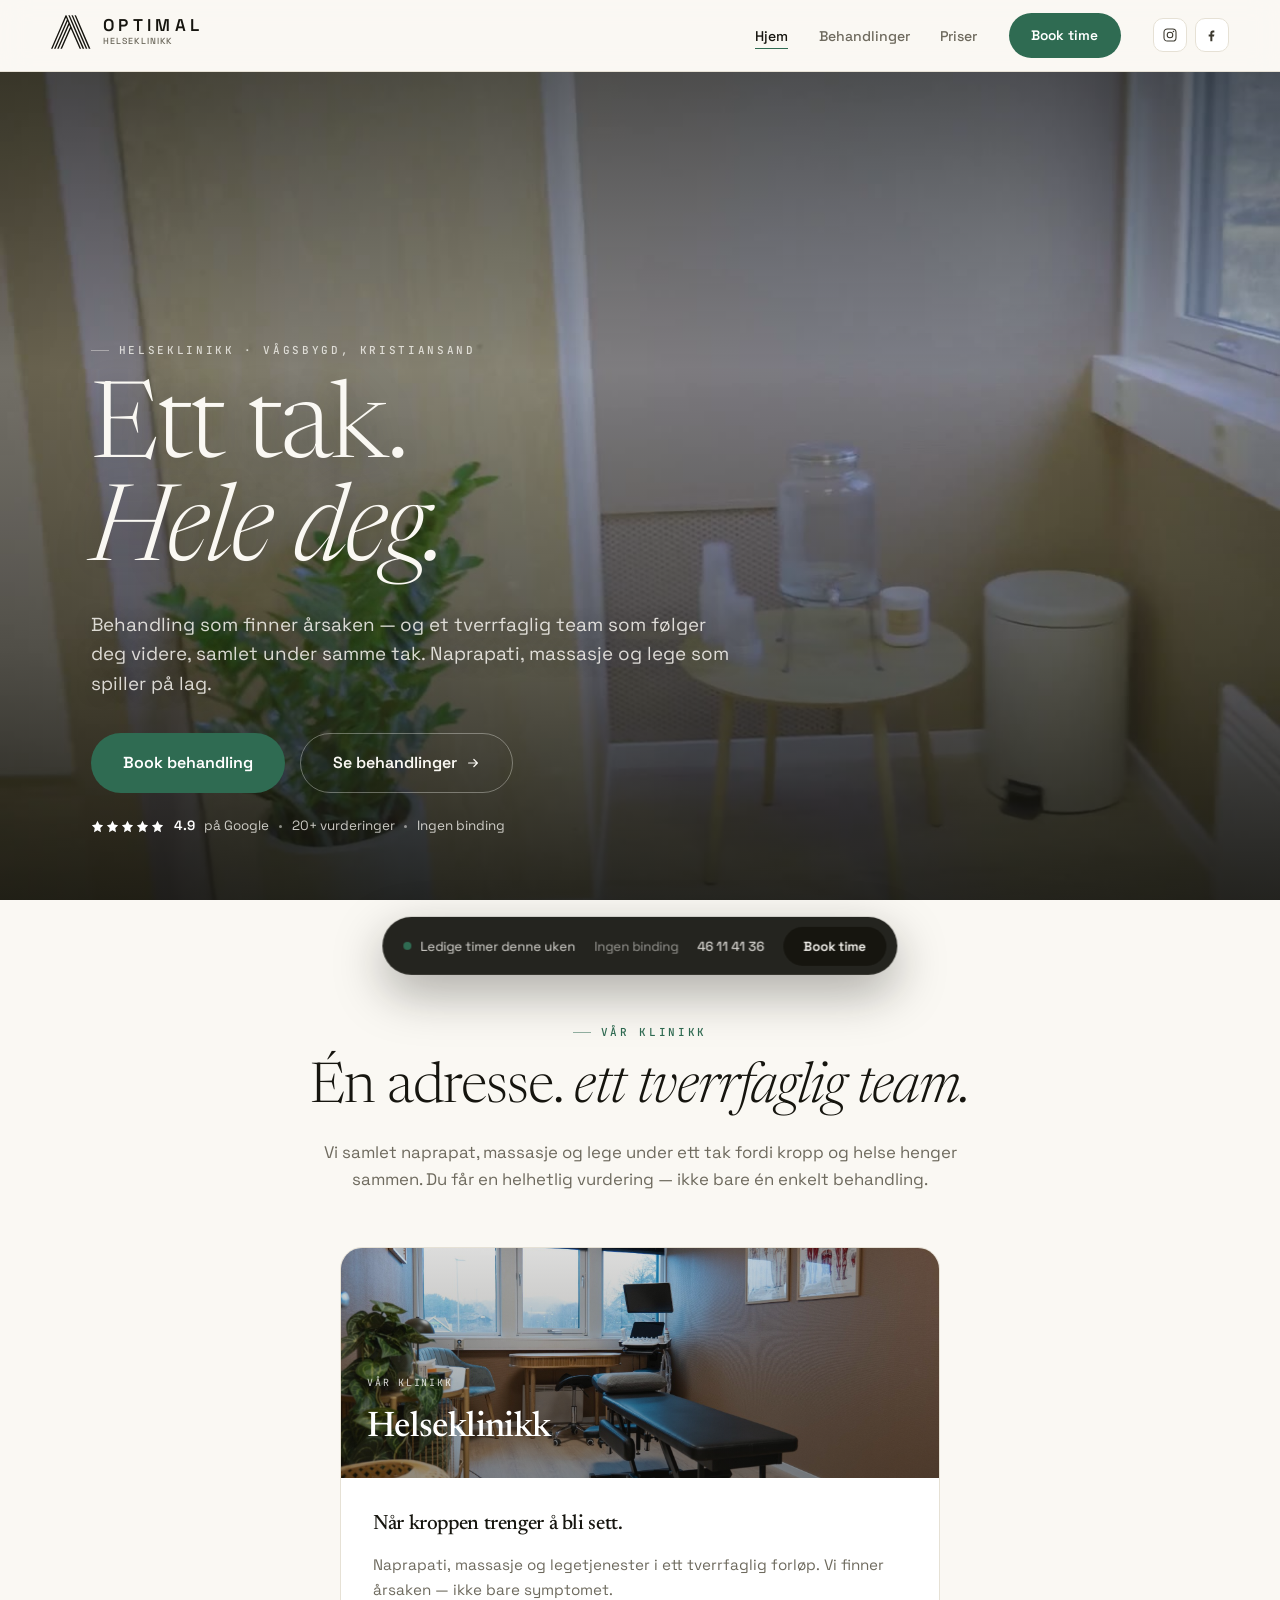
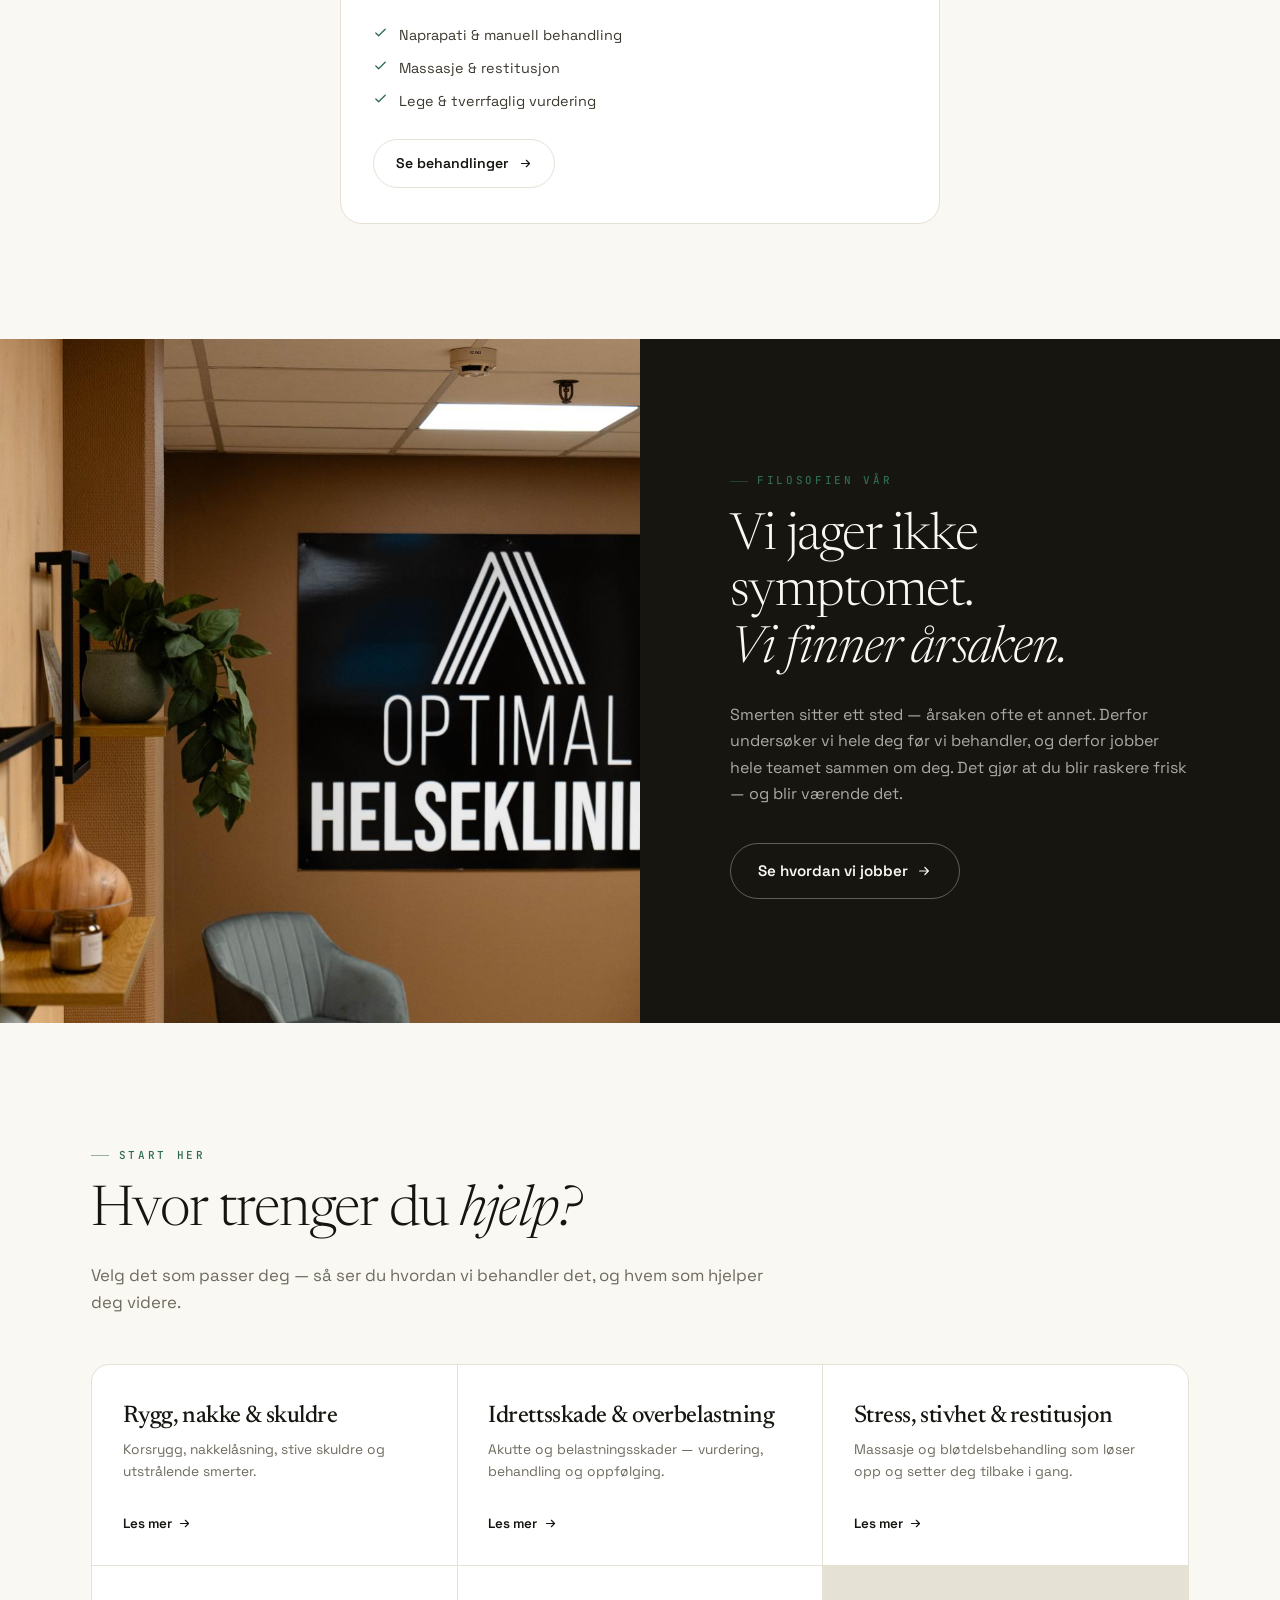
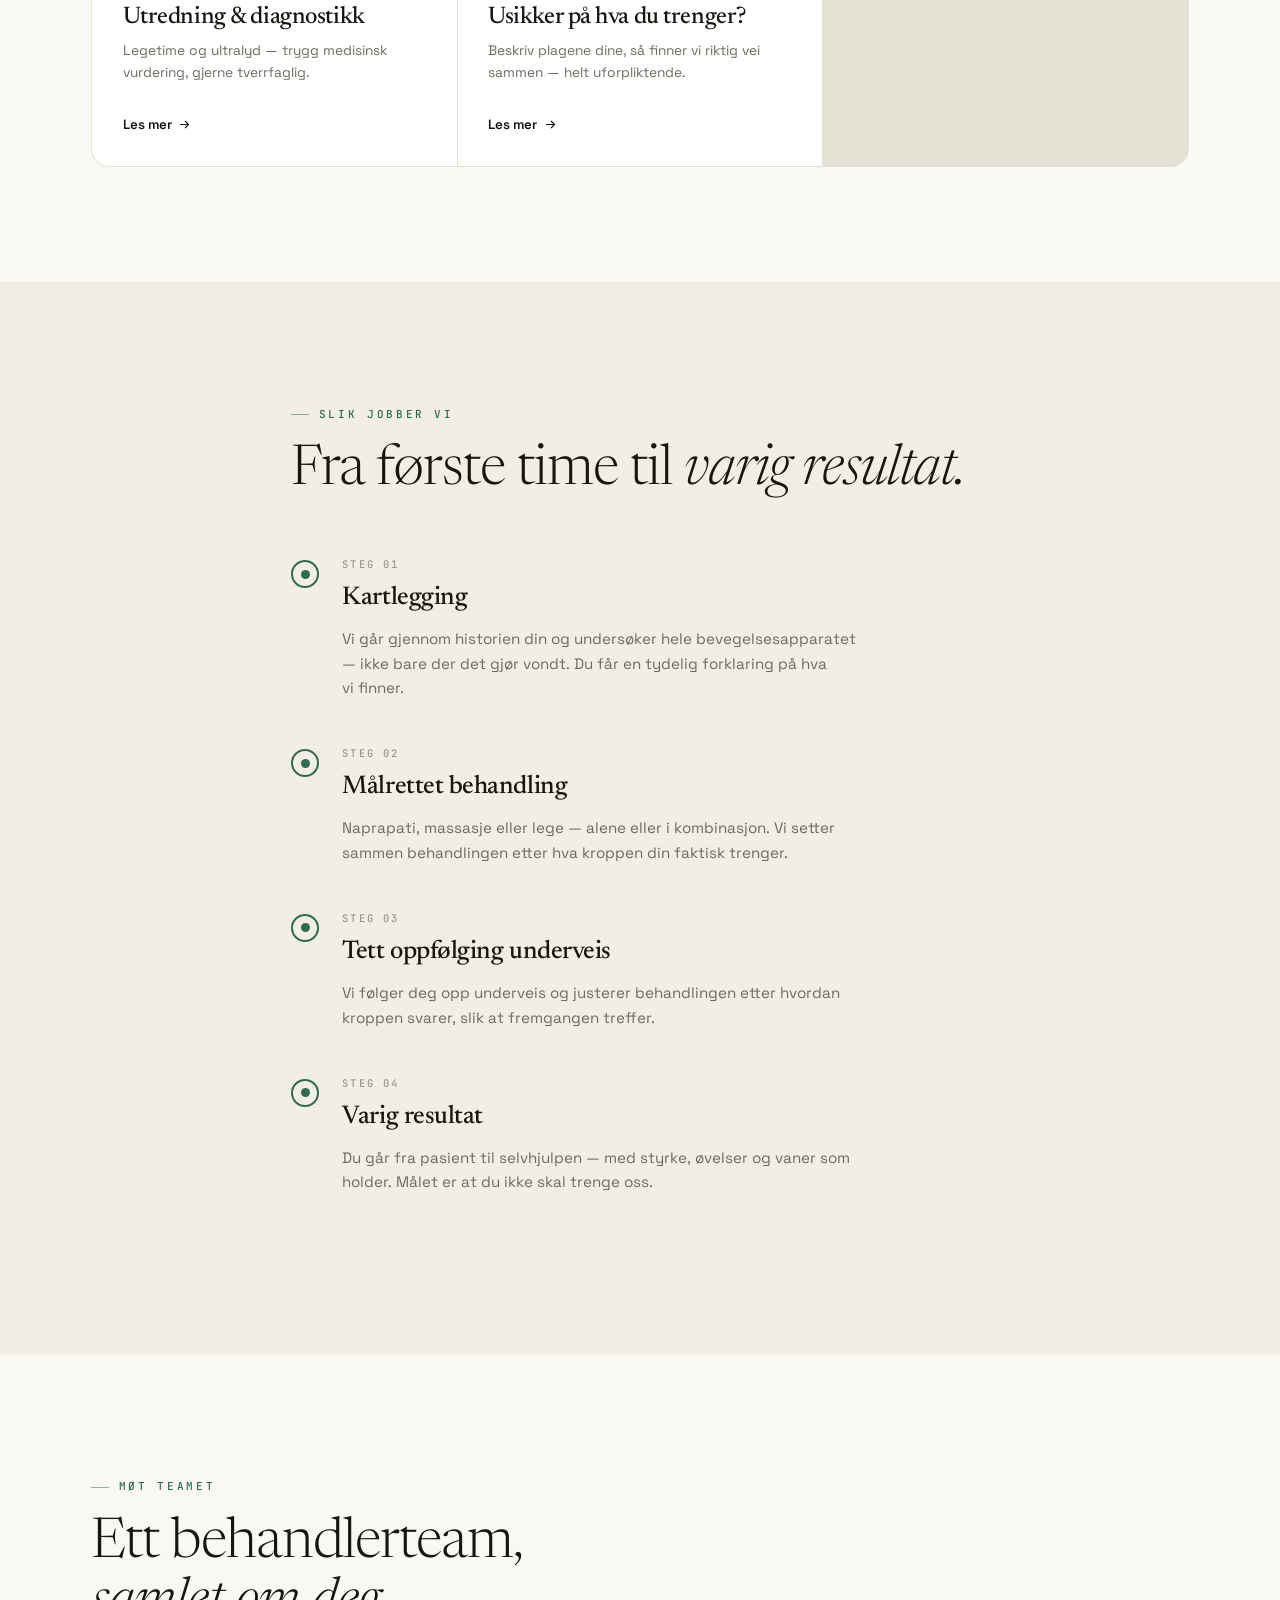
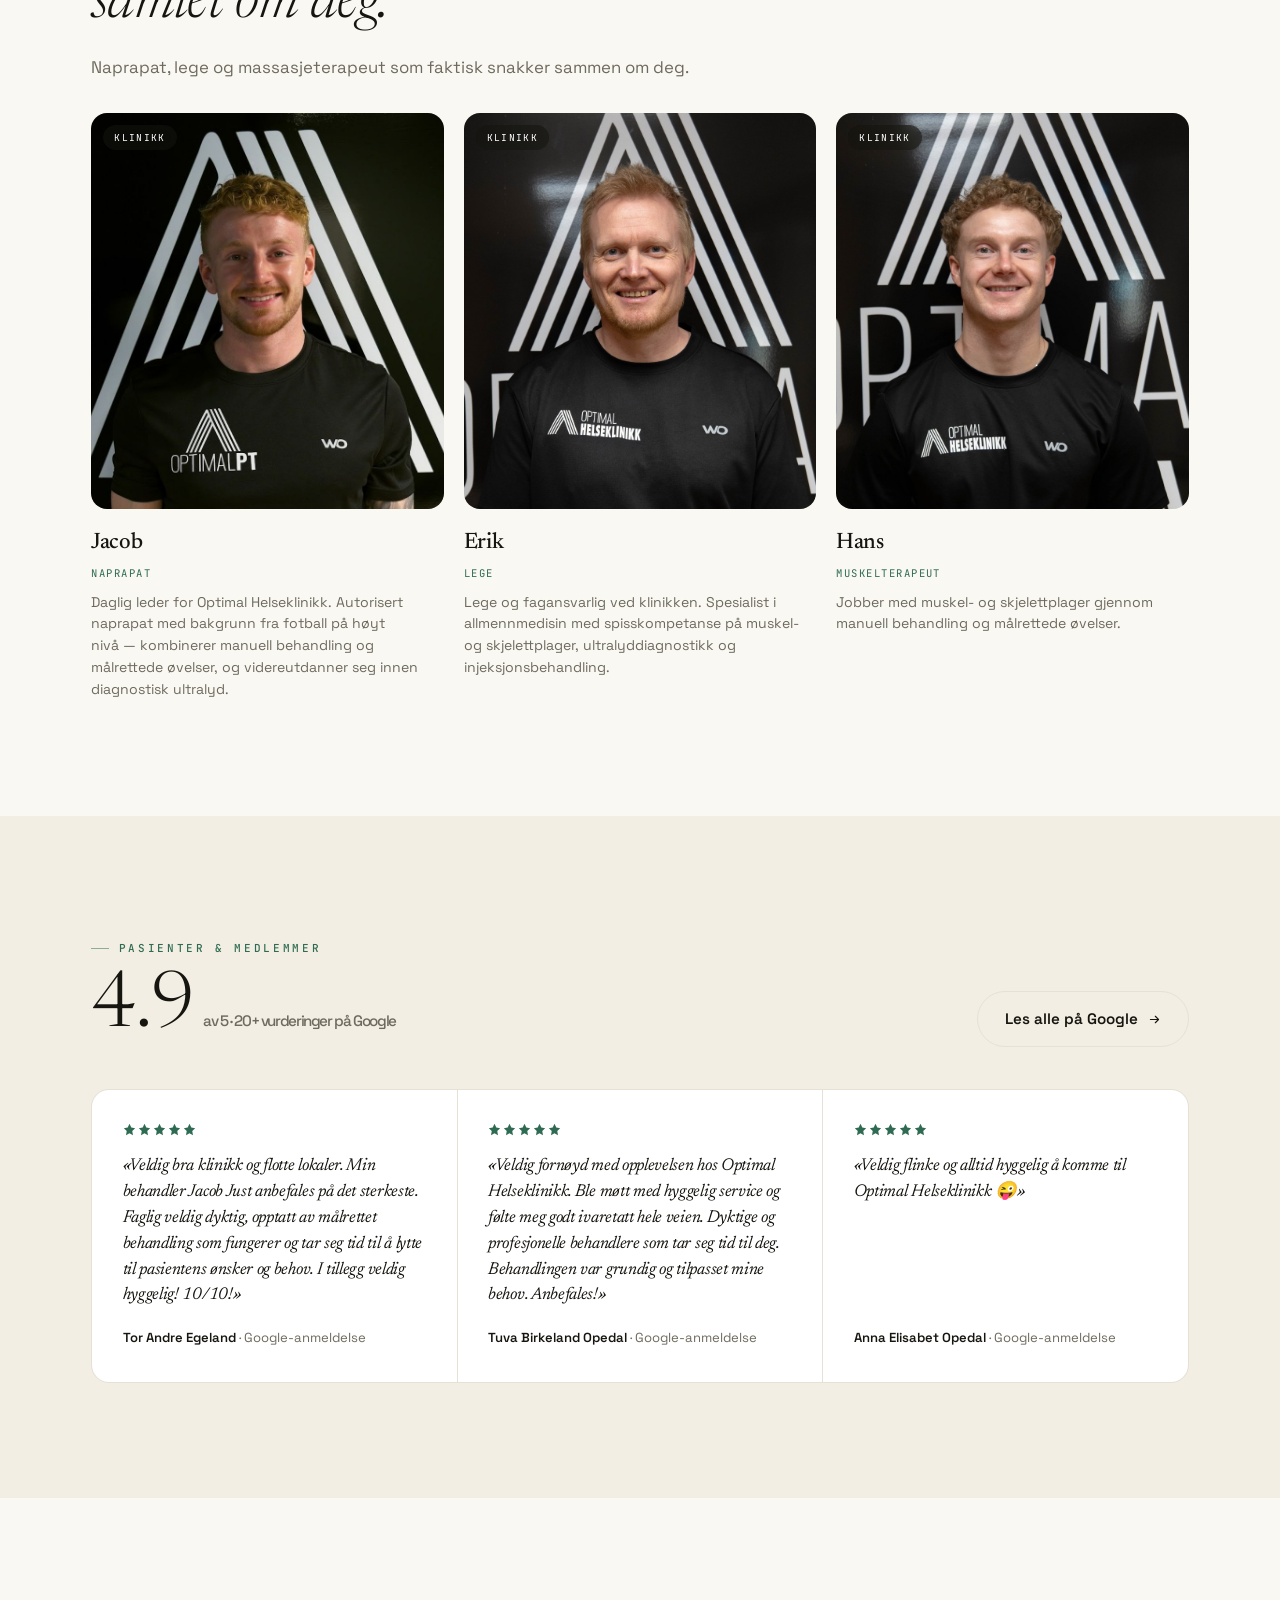
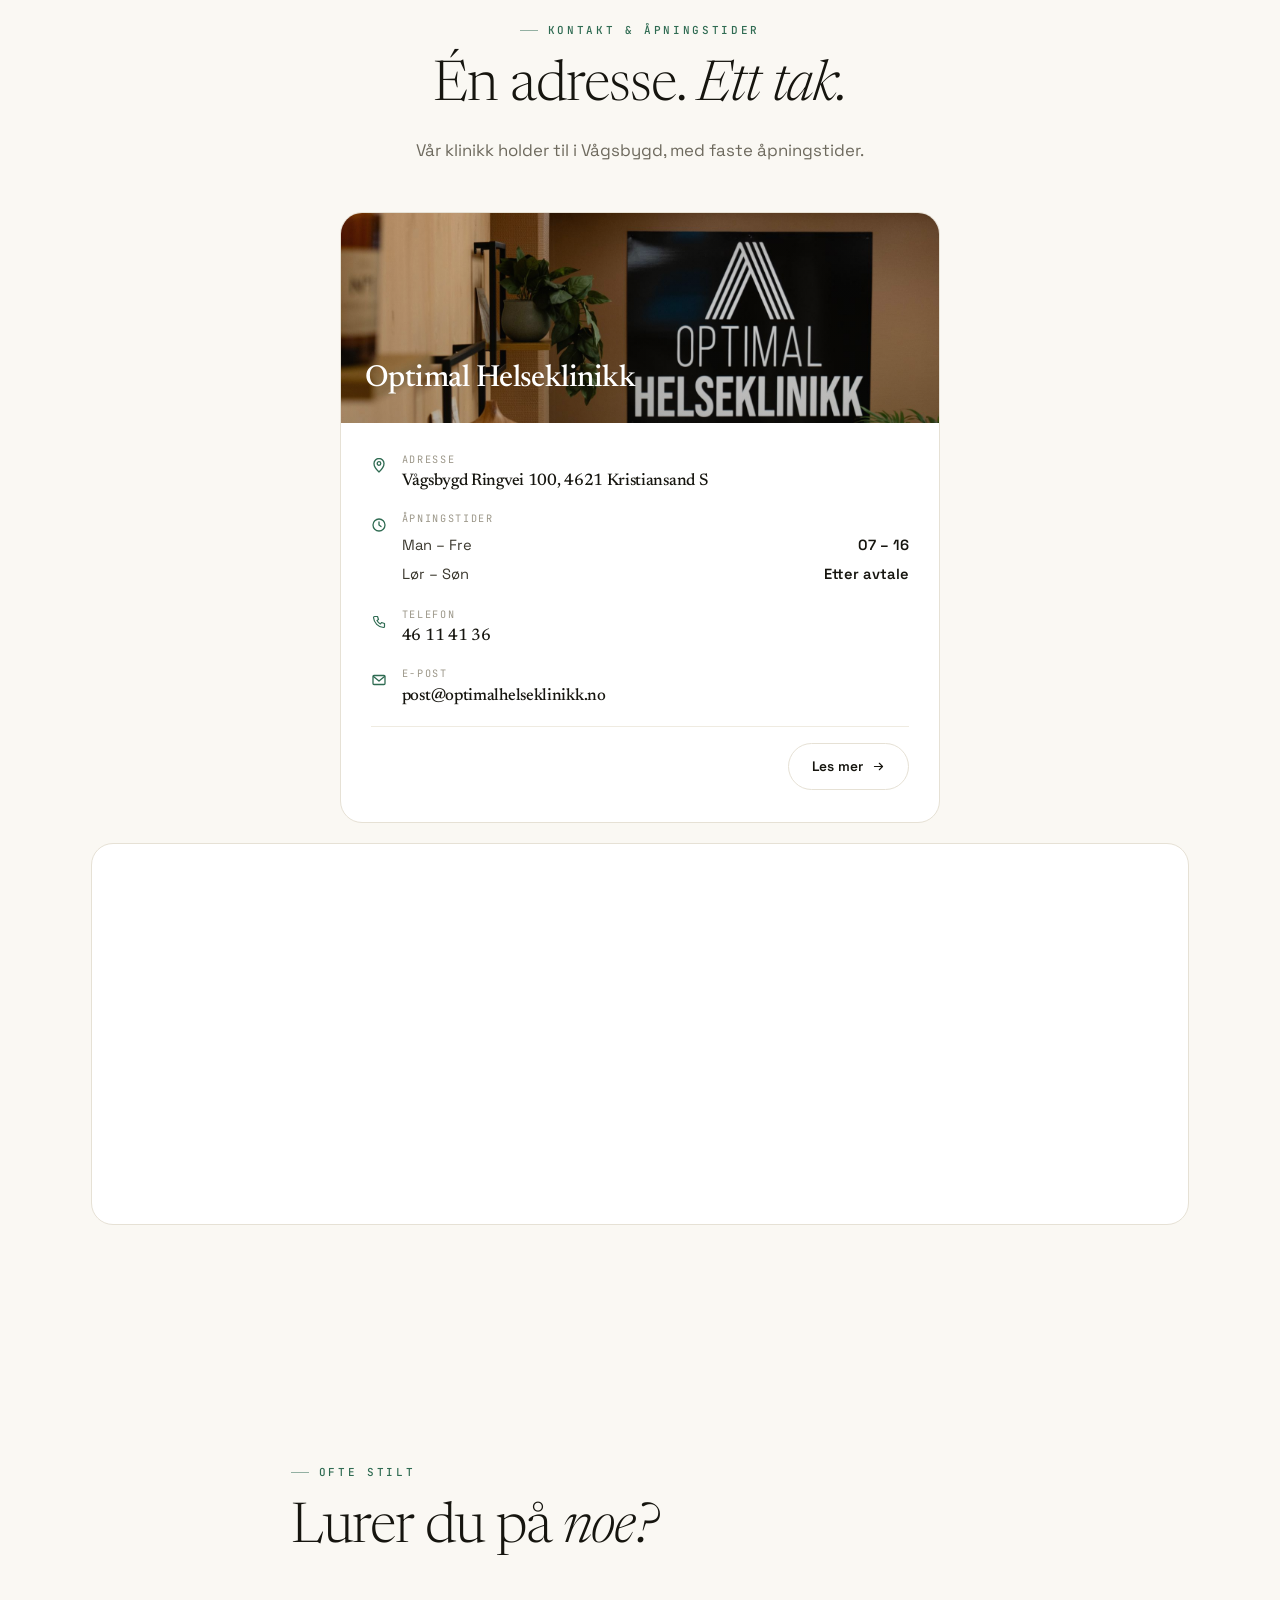
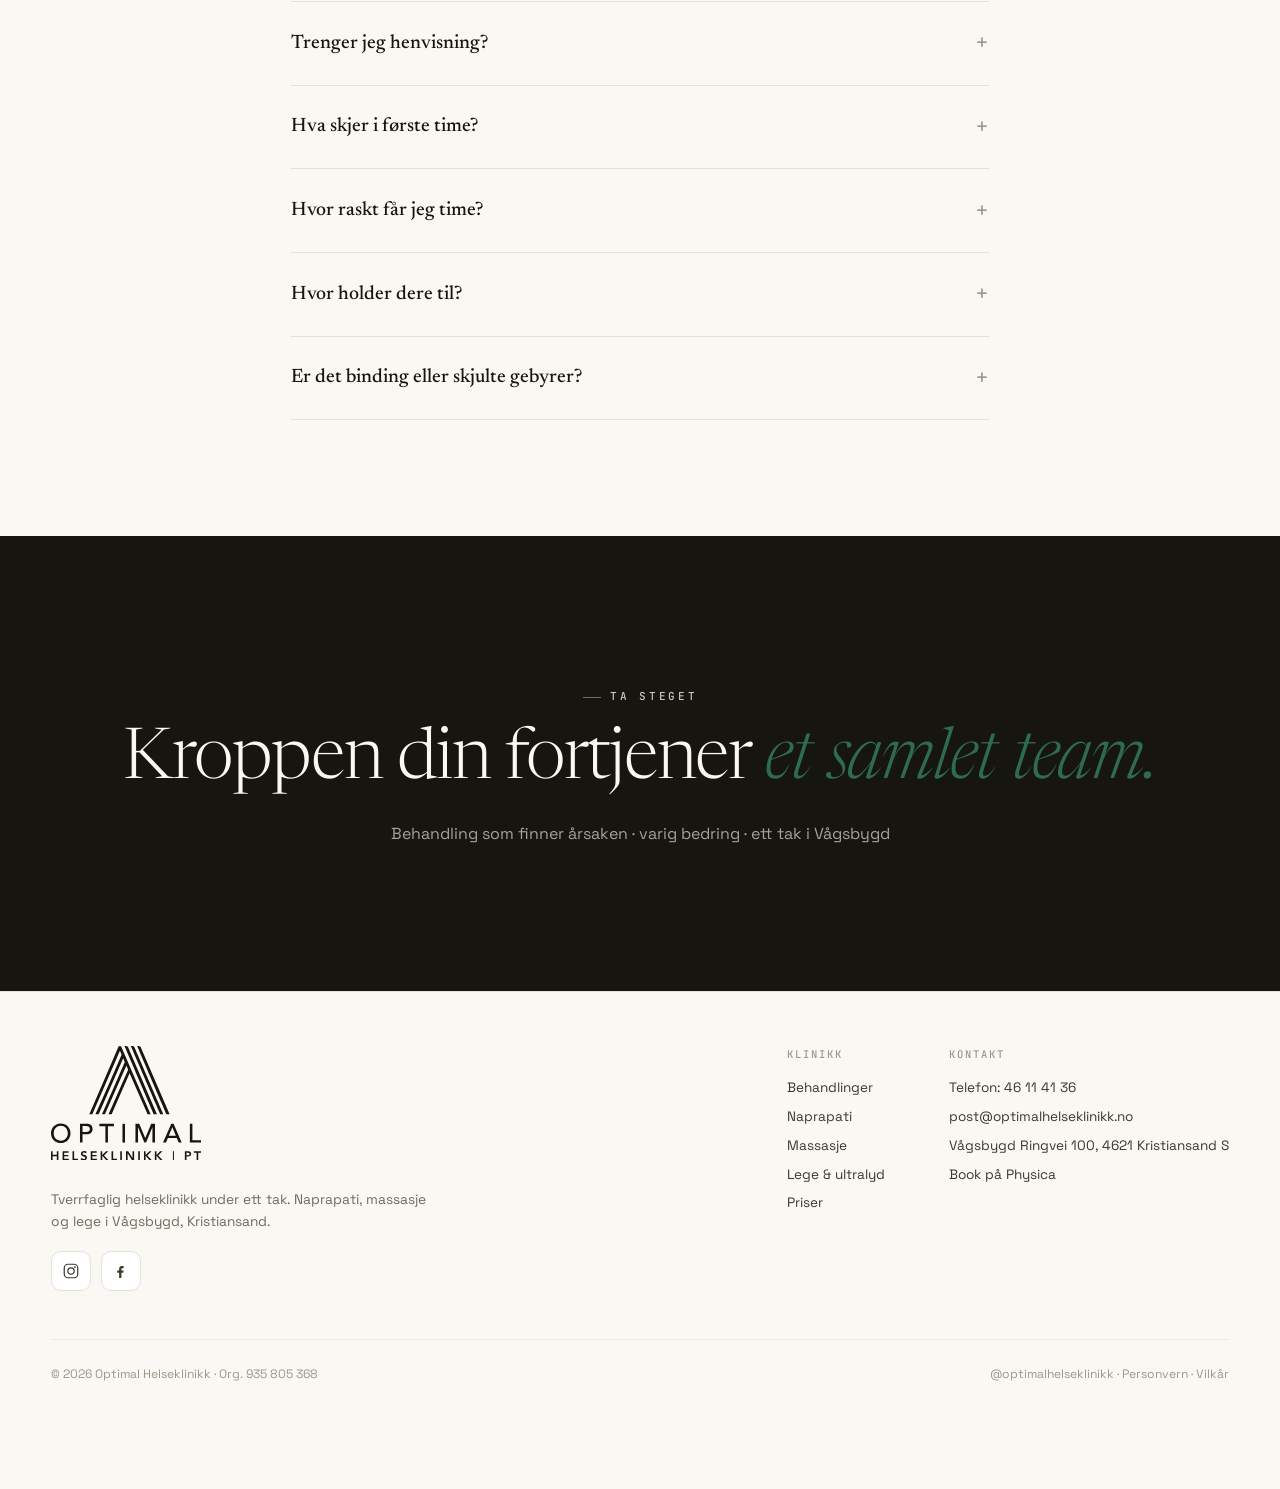
==== commit fd5ca9c4: "Fjern tidsangivelse ("god tid") fra prosess-seksjonen på forsiden Samme grep som i FAQ-fiksen: unngå" ====
--- a/index.html
+++ b/index.html
@@ -404,7 +404,7 @@
 <body>
 <!-- Nav-lenker peker til de publiserte HighLevel-sidene (optimalhelseklinikk.no).
      Bilder er hostet i HighLevels mediebibliotek. -->
-<div class="ed-root" style="min-height:100vh"><nav style="position:sticky;top:0;z-index:90;display:flex;align-items:center;justify-content:space-between;padding:0 max(4vw,1.4rem);height:72px;background:rgba(250,248,243,0.82);backdrop-filter:blur(14px);-webkit-backdrop-filter:blur(14px);border-bottom:1px solid #E6E1D5"><a href="hjem.html"><span style="display:inline-flex;align-items:center;gap:12px"><svg width="39.539325842696634" height="34" viewBox="98.4 -1.5 207 178" fill="var(--logo-ink, #16150F)" aria-hidden="true"><path d="M248.35 175.46 L202.06 70.29 L155.92 175.46 L147.94 175.46 L198.09 61.40 L198.29 60.95 L193.93 50.37 L138.59 175.46 L131.08 175.46 C150.56 131.01 170.54 86.77 189.51 42.09 L189.77 41.49 L185.65 31.36 L122.50 175.46 L114.25 175.46 C136.96 125.32 159.56 74.00 181.22 23.39 L181.53 22.65 L177.22 12.04 L106.25 175.46 L98.58 175.46 C123.64 117.74 148.78 60.04 173.36 2.12 C174.35 -0.51 179.45 -0.67 180.71 2.12 C205.47 59.70 230.95 118.07 256.13 175.46 Z"></path><path d="M272.42 175.46 L197.67 2.02 C196.53 -0.63 189.03 0.09 189.03 0.09 C208.09 44.81 263.19 173.10 264.60 175.46 Z"></path><path d="M288.67 175.46 L213.93 2.02 C212.78 -0.63 205.28 0.09 205.28 0.09 C224.34 44.81 279.44 173.10 280.85 175.46 Z"></path><path d="M304.92 175.46 L230.18 2.02 C229.04 -0.63 221.53 0.09 221.53 0.09 C240.59 44.81 295.69 173.10 297.11 175.46 Z"></path></svg><span style="display:flex;flex-direction:column;line-height:1"><span style="font-family:&#x27;Space Grotesk&#x27;, system-ui, -apple-system, sans-serif;font-weight:600;letter-spacing:0.26em;font-size:17px;color:var(--logo-ink, #16150F)">OPTIMAL</span><span style="font-family:&#x27;Space Grotesk&#x27;, system-ui, -apple-system, sans-serif;font-weight:500;letter-spacing:0.13em;font-size:8.84px;color:#6E6A5E;margin-top:3.74px">HELSEKLINIKK</span></span></span></a><div class="ed-nav-desktop" style="display:flex;align-items:center;gap:2rem"><ul class="ed-navlinks" style="display:flex;align-items:center;gap:1.9rem;list-style:none;margin:0;padding:0"><li><a href="hjem.html" style="font-size:.88rem;font-weight:500;color:#16150F;border-bottom:1px solid var(--acc);padding-bottom:3px;transition:color .2s, border-color .2s">Hjem</a></li><li><a href="behandlinger.html" style="font-size:.88rem;font-weight:500;color:#6E6A5E;border-bottom:1px solid transparent;padding-bottom:3px;transition:color .2s, border-color .2s">Behandlinger</a></li><li><a href="priser.html" style="font-size:.88rem;font-weight:500;color:#6E6A5E;border-bottom:1px solid transparent;padding-bottom:3px;transition:color .2s, border-color .2s">Priser</a></li></ul><a href="https://system.physica.no/book/optimal-helseklinikk?cookie_fixed=1#choose-where" target="_blank" rel="noopener noreferrer" class="ebtn ebtn-acc" style="padding:.7rem 1.4rem;font-size:.86rem">Book time</a><div style="display:flex;gap:.5rem"><a href="https://www.instagram.com/optimalhelseklinikk/" target="_blank" rel="noopener noreferrer" aria-label="Instagram" style="width:34px;height:34px;border-radius:10px;border:1px solid #E6E1D5;display:grid;place-items:center;color:#3B382E;background:#FFFFFF"><svg width="16" height="16" viewBox="0 0 24 24" fill="none"><rect x="3" y="3" width="18" height="18" rx="5" stroke="currentColor" stroke-width="1.6"></rect><circle cx="12" cy="12" r="4.2" stroke="currentColor" stroke-width="1.6"></circle><circle cx="17.2" cy="6.8" r="1.2" fill="currentColor"></circle></svg></a><a href="https://www.facebook.com/p/Optimal-Helseklinikk-61585390041143/" target="_blank" rel="noopener noreferrer" aria-label="Facebook" style="width:34px;height:34px;border-radius:10px;border:1px solid #E6E1D5;display:grid;place-items:center;color:#3B382E;background:#FFFFFF"><svg width="16" height="16" viewBox="0 0 24 24" fill="none"><path d="M15.5 8.2h-2c-.6 0-1 .4-1 1v2h3l-.5 3h-2.5v7h-3v-7H7v-3h2.5V9c0-2.2 1.4-3.8 3.6-3.8l2.4.1v3z" fill="currentColor"></path></svg></a></div></div><input type="checkbox" id="ed-navtoggle" class="ed-navtoggle" aria-label="Meny"/><label for="ed-navtoggle" class="ed-burger" aria-label="Åpne meny"><span></span><span></span><span></span></label><div class="ed-mobilemenu"><a href="hjem.html">Hjem</a><a href="behandlinger.html">Behandlinger</a><a href="priser.html">Priser</a><a href="https://system.physica.no/book/optimal-helseklinikk?cookie_fixed=1#choose-where" target="_blank" rel="noopener noreferrer" class="ebtn ebtn-acc">Book time</a><div class="ed-mm-social"><a href="https://www.instagram.com/optimalhelseklinikk/" target="_blank" rel="noopener noreferrer" aria-label="Instagram" style="width:42px;height:42px;border-radius:10px;border:1px solid #E6E1D5;display:grid;place-items:center;color:#3B382E;background:#FFFFFF"><svg width="18" height="18" viewBox="0 0 24 24" fill="none"><rect x="3" y="3" width="18" height="18" rx="5" stroke="currentColor" stroke-width="1.6"></rect><circle cx="12" cy="12" r="4.2" stroke="currentColor" stroke-width="1.6"></circle><circle cx="17.2" cy="6.8" r="1.2" fill="currentColor"></circle></svg></a><a href="https://www.facebook.com/p/Optimal-Helseklinikk-61585390041143/" target="_blank" rel="noopener noreferrer" aria-label="Facebook" style="width:42px;height:42px;border-radius:10px;border:1px solid #E6E1D5;display:grid;place-items:center;color:#3B382E;background:#FFFFFF"><svg width="18" height="18" viewBox="0 0 24 24" fill="none"><path d="M15.5 8.2h-2c-.6 0-1 .4-1 1v2h3l-.5 3h-2.5v7h-3v-7H7v-3h2.5V9c0-2.2 1.4-3.8 3.6-3.8l2.4.1v3z" fill="currentColor"></path></svg></a></div></div></nav><header style="position:relative;min-height:min(92vh, 900px);overflow:hidden;display:flex;align-items:flex-end"><video class="ed-img" autoplay="" muted="" loop="" playsinline="" preload="auto" poster="assets/media/6a3d17b3163e40d8622d5353.jpg" style="position:absolute;inset:0;width:100%;height:100%;object-fit:cover;object-position:center 55%;background:#16150F"><source src="assets/media/6a3b5a60967e20d627d461a9.mp4" type="video/mp4"/></video><div style="position:absolute;inset:0;background:linear-gradient(180deg, rgba(20,20,15,.58) 0%, rgba(20,20,15,.22) 36%, rgba(20,20,15,.5) 70%, rgba(20,20,15,.86) 100%)"></div><div style="position:relative;z-index:2;width:100%;max-width:1200px;margin:0 auto;padding:0 max(4vw,1.4rem) clamp(3rem,7vh,5.5rem);display:flex;align-items:flex-end;justify-content:space-between;gap:2.5rem;flex-wrap:wrap"><div style="max-width:760px"><div class="ed-reveal" style="transition-delay:0ms"><span class="ed-kick" style="color:rgba(250,248,243,.78)"><span class="tick"></span> Helseklinikk · Vågsbygd, Kristiansand</span></div><div class="ed-reveal" style="transition-delay:70ms"><h1 class="ed-display" style="font-size:clamp(3rem,8.4vw,6.6rem);line-height:0.98;color:#FAF8F3;margin:1.3rem 0 1.4rem;font-weight:360;text-shadow:0 4px 40px rgba(0,0,0,.4)">Ett tak.<br/><span class="ed-italic" style="color:#FAF8F3">Hele deg.</span></h1></div><div class="ed-reveal" style="transition-delay:140ms"><p style="font-size:clamp(1rem,1.5vw,1.18rem);line-height:1.55;max-width:34em;color:rgba(250,248,243,.84);margin-bottom:2.2rem;text-shadow:0 2px 18px rgba(0,0,0,.35)">Behandling som finner årsaken — og et tverrfaglig team som følger deg videre, samlet under samme tak. Naprapati, massasje og lege som spiller på lag.</p></div><div class="ed-reveal" style="transition-delay:210ms;display:flex;flex-direction:column;gap:1.4rem"><div style="display:flex;gap:.9rem;flex-wrap:wrap"><a href="https://system.physica.no/book/optimal-helseklinikk?cookie_fixed=1#choose-where" target="_blank" rel="noopener noreferrer" class="ebtn ebtn-acc" style="padding:1rem 2rem;font-size:1rem">Book behandling</a><a href="behandlinger.html" style="padding:1rem 2rem;font-size:1rem;color:#FAF8F3;border-color:rgba(250,248,243,.34);cursor:pointer;text-decoration:none" class="ebtn ebtn-ghost on-ink-child">Se behandlinger <svg width="14" height="14" viewBox="0 0 16 16" fill="none"><path d="M3 8h10M9 4l4 4-4 4" stroke="currentColor" stroke-width="1.4" stroke-linecap="round" stroke-linejoin="round"></path></svg></a></div><div style="display:flex;align-items:center;gap:.6rem;color:rgba(250,248,243,.78);font-size:.84rem;flex-wrap:wrap"><span style="display:flex;gap:2px;color:#fff"><svg width="13" height="13" viewBox="0 0 16 16" fill="currentColor"><path d="M8 1l2.2 4.6L15 6.4l-3.6 3.4L12.3 15 8 12.5 3.7 15l.9-5.2L1 6.4l4.8-.8L8 1z"></path></svg><svg width="13" height="13" viewBox="0 0 16 16" fill="currentColor"><path d="M8 1l2.2 4.6L15 6.4l-3.6 3.4L12.3 15 8 12.5 3.7 15l.9-5.2L1 6.4l4.8-.8L8 1z"></path></svg><svg width="13" height="13" viewBox="0 0 16 16" fill="currentColor"><path d="M8 1l2.2 4.6L15 6.4l-3.6 3.4L12.3 15 8 12.5 3.7 15l.9-5.2L1 6.4l4.8-.8L8 1z"></path></svg><svg width="13" height="13" viewBox="0 0 16 16" fill="currentColor"><path d="M8 1l2.2 4.6L15 6.4l-3.6 3.4L12.3 15 8 12.5 3.7 15l.9-5.2L1 6.4l4.8-.8L8 1z"></path></svg><svg width="13" height="13" viewBox="0 0 16 16" fill="currentColor"><path d="M8 1l2.2 4.6L15 6.4l-3.6 3.4L12.3 15 8 12.5 3.7 15l.9-5.2L1 6.4l4.8-.8L8 1z"></path></svg></span><b style="color:#fff;font-weight:600">4.9</b> på Google<span style="width:3px;height:3px;border-radius:50%;background:rgba(250,248,243,.5)"></span><span>20+ vurderinger</span><span style="width:3px;height:3px;border-radius:50%;background:rgba(250,248,243,.5)"></span><span>Ingen binding</span></div></div></div></div></header><section style="padding:clamp(4.5rem, 9vw, 8rem) 0"><div style="max-width:1200px;margin:0 auto;padding:0 max(4vw, 1.4rem)"><div style="text-align:center;max-width:820px;margin:0 auto"><div class="ed-reveal" style="transition-delay:0ms;margin-bottom:1.1rem"><span class="ed-kick"><span class="tick"></span> Vår klinikk</span></div><div class="ed-reveal" style="transition-delay:60ms"><h2 class="ed-display" style="font-size:clamp(2.1rem,4.6vw,3.5rem);line-height:1.08;color:#16150F;margin:0">Én adresse. <span class="ed-italic">ett tverrfaglig team.</span></h2></div><div class="ed-reveal" style="transition-delay:120ms"><p style="font-size:1.05rem;line-height:1.6;margin-top:1.2rem;max-width:40em;margin-inline:auto;color:#6E6A5E">Vi samlet naprapat, massasje og lege under ett tak fordi kropp og helse henger sammen. Du får en helhetlig vurdering — ikke bare én enkelt behandling.</p></div></div><div style="max-width:600px;margin:3.4rem auto 0"><div class="ed-reveal ed-track" style="transition-delay:0ms;border:1px solid #E6E1D5;border-radius:22px;overflow:hidden;background:#FFFFFF;cursor:pointer;display:flex;flex-direction:column"><a href="behandlinger.html" style="display:flex;flex-direction:column;height:100%;color:inherit;text-decoration:none"><div style="position:relative;overflow:hidden;border-radius:0;background:#F2EEE4;height:230px"><img class="ed-img" src="assets/media/6a3418836a6dd1b69a05661c.jpg" alt="" loading="lazy" style="object-position:center 58%"/><div style="position:absolute;inset:0;pointer-events:none;background:linear-gradient(180deg, rgba(20,20,15,0.147) 0%, rgba(20,20,15,0.42) 100%)"></div><div style="position:absolute;left:26px;bottom:22px;z-index:2"><span style="font-family:&#x27;JetBrains Mono&#x27;, ui-monospace, monospace;font-size:.62rem;letter-spacing:.18em;text-transform:uppercase;color:rgba(255,255,255,.82)">Vår klinikk</span><h3 class="ed-display" style="font-size:2.2rem;font-weight:500;color:#fff;margin:.3rem 0 0">Helseklinikk</h3></div></div><div style="padding:1.9rem 2rem 2.2rem;display:flex;flex-direction:column;flex:1"><p class="ed-display" style="font-size:1.3rem;font-weight:500;color:#16150F;margin:0 0 .7rem">Når kroppen trenger å bli sett.</p><p style="font-size:.95rem;color:#6E6A5E;line-height:1.6;margin-bottom:1.4rem">Naprapati, massasje og legetjenester i ett tverrfaglig forløp. Vi finner årsaken — ikke bare symptomet.</p><div style="display:flex;flex-direction:column;gap:.6rem;margin-bottom:1.6rem"><div style="display:flex;align-items:center;gap:.7rem;font-size:.9rem;color:#3B382E"><span style="color:var(--acc)"><svg width="15" height="15" viewBox="0 0 16 16" fill="none"><path d="M3 8.5l3 3 7-7" stroke="currentColor" stroke-width="1.4" stroke-linecap="round" stroke-linejoin="round"></path></svg></span>Naprapati &amp; manuell behandling</div><div style="display:flex;align-items:center;gap:.7rem;font-size:.9rem;color:#3B382E"><span style="color:var(--acc)"><svg width="15" height="15" viewBox="0 0 16 16" fill="none"><path d="M3 8.5l3 3 7-7" stroke="currentColor" stroke-width="1.4" stroke-linecap="round" stroke-linejoin="round"></path></svg></span>Massasje &amp; restitusjon</div><div style="display:flex;align-items:center;gap:.7rem;font-size:.9rem;color:#3B382E"><span style="color:var(--acc)"><svg width="15" height="15" viewBox="0 0 16 16" fill="none"><path d="M3 8.5l3 3 7-7" stroke="currentColor" stroke-width="1.4" stroke-linecap="round" stroke-linejoin="round"></path></svg></span>Lege &amp; tverrfaglig vurdering</div></div><span class="ebtn ebtn-ghost" style="margin-top:auto;align-self:flex-start;padding:.75rem 1.4rem;font-size:.88rem">Se behandlinger <svg width="13" height="13" viewBox="0 0 16 16" fill="none"><path d="M3 8h10M9 4l4 4-4 4" stroke="currentColor" stroke-width="1.4" stroke-linecap="round" stroke-linejoin="round"></path></svg></span></div></a></div></div></div></section><section style="padding:0"><div class="ed-split" style="display:grid;grid-template-columns:1fr 1fr;min-height:76vh"><div style="position:relative;overflow:hidden;border-radius:0;background:#F2EEE4;min-height:360px"><img class="ed-img" src="assets/media/6a38eca6c50697c411dfb906.jpeg" alt="" loading="lazy" style="object-position:center"/></div><div class="on-ink" style="background:#16150F;color:#FAF8F3;display:flex;flex-direction:column;justify-content:center;padding:clamp(3rem,7vw,6rem)"><div class="ed-reveal" style="transition-delay:0ms"><span class="ed-kick" style="color:var(--acc)"><span class="tick"></span> Filosofien vår</span></div><div class="ed-reveal" style="transition-delay:70ms"><h2 class="ed-display" style="font-size:clamp(2rem,4vw,3.3rem);line-height:1.1;color:#FAF8F3;margin:1.2rem 0 0;font-weight:340">Vi jager ikke symptomet.<br/><span class="ed-italic" style="font-weight:380">Vi finner årsaken.</span></h2></div><div class="ed-reveal" style="transition-delay:130ms"><p style="color:rgba(250,248,243,.66);font-size:1rem;line-height:1.65;max-width:30em;margin-top:1.5rem">Smerten sitter ett sted — årsaken ofte et annet. Derfor undersøker vi hele deg før vi behandler, og derfor jobber hele teamet sammen om deg. Det gjør at du blir raskere frisk — og blir værende det.</p></div><div class="ed-reveal" style="transition-delay:180ms;margin-top:2.2rem"><a href="behandlinger.html" style="cursor:pointer;text-decoration:none" class="ebtn ebtn-ghost">Se hvordan vi jobber <svg width="14" height="14" viewBox="0 0 16 16" fill="none"><path d="M3 8h10M9 4l4 4-4 4" stroke="currentColor" stroke-width="1.4" stroke-linecap="round" stroke-linejoin="round"></path></svg></a></div></div></div></section><section style="padding:clamp(4.5rem, 9vw, 8rem) 0"><div style="max-width:1200px;margin:0 auto;padding:0 max(4vw, 1.4rem)"><div style="text-align:left;max-width:none"><div class="ed-reveal" style="transition-delay:0ms;margin-bottom:1.1rem"><span class="ed-kick"><span class="tick"></span> Start her</span></div><div class="ed-reveal" style="transition-delay:60ms"><h2 class="ed-display" style="font-size:clamp(2.1rem,4.6vw,3.5rem);line-height:1.08;color:#16150F;margin:0">Hvor trenger du <span class="ed-italic">hjelp?</span></h2></div><div class="ed-reveal" style="transition-delay:120ms"><p style="font-size:1.05rem;line-height:1.6;margin-top:1.2rem;max-width:40em;color:#6E6A5E">Velg det som passer deg — så ser du hvordan vi behandler det, og hvem som hjelper deg videre.</p></div></div><div class="ed-grid-3" style="display:grid;grid-template-columns:repeat(3,1fr);gap:1px;background:#E6E1D5;border:1px solid #E6E1D5;border-radius:18px;overflow:hidden;margin-top:3rem"><a href="behandlinger.html" class="ed-entry" style="background:#FFFFFF;padding:2.2rem 1.9rem 1.9rem;display:flex;flex-direction:column;gap:.55rem;min-height:200px;transition:background .25s"><h3 class="ed-display ed-entry-h" style="font-size:1.5rem;font-weight:500;line-height:1.14;color:#16150F;margin:.2rem 0 0;transition:color .25s">Rygg, nakke &amp; skuldre</h3><p class="ed-entry-p" style="font-size:.86rem;color:#6E6A5E;line-height:1.55;transition:color .25s">Korsrygg, nakkelåsning, stive skuldre og utstrålende smerter.</p><span class="ed-entry-a" style="margin-top:auto;display:inline-flex;align-items:center;gap:.4rem;font-size:.84rem;font-weight:600;color:#16150F;transition:gap .2s, color .25s">Les mer <svg width="13" height="13" viewBox="0 0 16 16" fill="none"><path d="M3 8h10M9 4l4 4-4 4" stroke="currentColor" stroke-width="1.4" stroke-linecap="round" stroke-linejoin="round"></path></svg></span></a><a href="behandlinger.html" class="ed-entry" style="background:#FFFFFF;padding:2.2rem 1.9rem 1.9rem;display:flex;flex-direction:column;gap:.55rem;min-height:200px;transition:background .25s"><h3 class="ed-display ed-entry-h" style="font-size:1.5rem;font-weight:500;line-height:1.14;color:#16150F;margin:.2rem 0 0;transition:color .25s">Idrettsskade &amp; overbelastning</h3><p class="ed-entry-p" style="font-size:.86rem;color:#6E6A5E;line-height:1.55;transition:color .25s">Akutte og belastningsskader — vurdering, behandling og oppfølging.</p><span class="ed-entry-a" style="margin-top:auto;display:inline-flex;align-items:center;gap:.4rem;font-size:.84rem;font-weight:600;color:#16150F;transition:gap .2s, color .25s">Les mer <svg width="13" height="13" viewBox="0 0 16 16" fill="none"><path d="M3 8h10M9 4l4 4-4 4" stroke="currentColor" stroke-width="1.4" stroke-linecap="round" stroke-linejoin="round"></path></svg></span></a><a href="behandlinger.html" class="ed-entry" style="background:#FFFFFF;padding:2.2rem 1.9rem 1.9rem;display:flex;flex-direction:column;gap:.55rem;min-height:200px;transition:background .25s"><h3 class="ed-display ed-entry-h" style="font-size:1.5rem;font-weight:500;line-height:1.14;color:#16150F;margin:.2rem 0 0;transition:color .25s">Stress, stivhet &amp; restitusjon</h3><p class="ed-entry-p" style="font-size:.86rem;color:#6E6A5E;line-height:1.55;transition:color .25s">Massasje og bløtdelsbehandling som løser opp og setter deg tilbake i gang.</p><span class="ed-entry-a" style="margin-top:auto;display:inline-flex;align-items:center;gap:.4rem;font-size:.84rem;font-weight:600;color:#16150F;transition:gap .2s, color .25s">Les mer <svg width="13" height="13" viewBox="0 0 16 16" fill="none"><path d="M3 8h10M9 4l4 4-4 4" stroke="currentColor" stroke-width="1.4" stroke-linecap="round" stroke-linejoin="round"></path></svg></span></a><a href="behandlinger.html" class="ed-entry" style="background:#FFFFFF;padding:2.2rem 1.9rem 1.9rem;display:flex;flex-direction:column;gap:.55rem;min-height:200px;transition:background .25s"><h3 class="ed-display ed-entry-h" style="font-size:1.5rem;font-weight:500;line-height:1.14;color:#16150F;margin:.2rem 0 0;transition:color .25s">Utredning &amp; diagnostikk</h3><p class="ed-entry-p" style="font-size:.86rem;color:#6E6A5E;line-height:1.55;transition:color .25s">Legetime og ultralyd — trygg medisinsk vurdering, gjerne tverrfaglig.</p><span class="ed-entry-a" style="margin-top:auto;display:inline-flex;align-items:center;gap:.4rem;font-size:.84rem;font-weight:600;color:#16150F;transition:gap .2s, color .25s">Les mer <svg width="13" height="13" viewBox="0 0 16 16" fill="none"><path d="M3 8h10M9 4l4 4-4 4" stroke="currentColor" stroke-width="1.4" stroke-linecap="round" stroke-linejoin="round"></path></svg></span></a><a href="priser.html" class="ed-entry" style="background:#FFFFFF;padding:2.2rem 1.9rem 1.9rem;display:flex;flex-direction:column;gap:.55rem;min-height:200px;transition:background .25s"><h3 class="ed-display ed-entry-h" style="font-size:1.5rem;font-weight:500;line-height:1.14;color:#16150F;margin:.2rem 0 0;transition:color .25s">Usikker på hva du trenger?</h3><p class="ed-entry-p" style="font-size:.86rem;color:#6E6A5E;line-height:1.55;transition:color .25s">Beskriv plagene dine, så finner vi riktig vei sammen — helt uforpliktende.</p><span class="ed-entry-a" style="margin-top:auto;display:inline-flex;align-items:center;gap:.4rem;font-size:.84rem;font-weight:600;color:#16150F;transition:gap .2s, color .25s">Les mer <svg width="13" height="13" viewBox="0 0 16 16" fill="none"><path d="M3 8h10M9 4l4 4-4 4" stroke="currentColor" stroke-width="1.4" stroke-linecap="round" stroke-linejoin="round"></path></svg></span></a></div></div></section><section style="padding:clamp(4.5rem, 9vw, 8rem) 0;background:#F2EEE4"><div style="max-width:800px;margin:0 auto;padding:0 max(4vw, 1.4rem)"><div style="text-align:left;max-width:none"><div class="ed-reveal" style="transition-delay:0ms;margin-bottom:1.1rem"><span class="ed-kick"><span class="tick"></span> Slik jobber vi</span></div><div class="ed-reveal" style="transition-delay:60ms"><h2 class="ed-display" style="font-size:clamp(2.1rem,4.6vw,3.5rem);line-height:1.08;color:#16150F;margin:0">Fra første time til <span class="ed-italic">varig resultat.</span></h2></div></div><div class="ed-timeline" style="position:relative;padding-left:3.2rem;margin-top:3.4rem"><div class="ed-tline" style="position:absolute;left:13px;top:8px;bottom:8px;width:2px;background:linear-gradient(#E6E1D5, var(--acc) 50%, #E6E1D5)"></div><div class="ed-reveal ed-tstep" style="transition-delay:0ms;position:relative;padding-bottom:2.8rem"><span class="ed-tdot" style="position:absolute;left:-3.2rem;top:4px;width:28px;height:28px;border-radius:50%;background:#F2EEE4;border:2px solid var(--acc);display:grid;place-items:center"><span style="width:9px;height:9px;border-radius:50%;background:var(--acc)"></span></span><div style="font-family:&#x27;JetBrains Mono&#x27;, ui-monospace, monospace;font-size:.66rem;font-weight:500;letter-spacing:.2em;text-transform:uppercase;color:#9C9789">Steg 01</div><h3 class="ed-display" style="font-size:1.6rem;font-weight:500;color:#16150F;margin:.3rem 0 .5rem">Kartlegging</h3><p style="color:#6E6A5E;font-size:.95rem;line-height:1.6;max-width:34em">Vi setter av god tid til samtale og undersøker hele bevegelsesapparatet — ikke bare der det gjør vondt. Du får en tydelig forklaring på hva vi finner.</p></div><div class="ed-reveal ed-tstep" style="transition-delay:0ms;position:relative;padding-bottom:2.8rem"><span class="ed-tdot" style="position:absolute;left:-3.2rem;top:4px;width:28px;height:28px;border-radius:50%;background:#F2EEE4;border:2px solid var(--acc);display:grid;place-items:center"><span style="width:9px;height:9px;border-radius:50%;background:var(--acc)"></span></span><div style="font-family:&#x27;JetBrains Mono&#x27;, ui-monospace, monospace;font-size:.66rem;font-weight:500;letter-spacing:.2em;text-transform:uppercase;color:#9C9789">Steg 02</div><h3 class="ed-display" style="font-size:1.6rem;font-weight:500;color:#16150F;margin:.3rem 0 .5rem">Målrettet behandling</h3><p style="color:#6E6A5E;font-size:.95rem;line-height:1.6;max-width:34em">Naprapati, massasje eller lege — alene eller i kombinasjon. Vi setter sammen behandlingen etter hva kroppen din faktisk trenger.</p></div><div class="ed-reveal ed-tstep" style="transition-delay:0ms;position:relative;padding-bottom:2.8rem"><span class="ed-tdot" style="position:absolute;left:-3.2rem;top:4px;width:28px;height:28px;border-radius:50%;background:#F2EEE4;border:2px solid var(--acc);display:grid;place-items:center"><span style="width:9px;height:9px;border-radius:50%;background:var(--acc)"></span></span><div style="font-family:&#x27;JetBrains Mono&#x27;, ui-monospace, monospace;font-size:.66rem;font-weight:500;letter-spacing:.2em;text-transform:uppercase;color:#9C9789">Steg 03</div><h3 class="ed-display" style="font-size:1.6rem;font-weight:500;color:#16150F;margin:.3rem 0 .5rem">Tett oppfølging underveis</h3><p style="color:#6E6A5E;font-size:.95rem;line-height:1.6;max-width:34em">Vi følger deg opp underveis og justerer behandlingen etter hvordan kroppen svarer, slik at fremgangen treffer.</p></div><div class="ed-reveal ed-tstep" style="transition-delay:0ms;position:relative;padding-bottom:2.8rem"><span class="ed-tdot" style="position:absolute;left:-3.2rem;top:4px;width:28px;height:28px;border-radius:50%;background:#F2EEE4;border:2px solid var(--acc);display:grid;place-items:center"><span style="width:9px;height:9px;border-radius:50%;background:var(--acc)"></span></span><div style="font-family:&#x27;JetBrains Mono&#x27;, ui-monospace, monospace;font-size:.66rem;font-weight:500;letter-spacing:.2em;text-transform:uppercase;color:#9C9789">Steg 04</div><h3 class="ed-display" style="font-size:1.6rem;font-weight:500;color:#16150F;margin:.3rem 0 .5rem">Varig resultat</h3><p style="color:#6E6A5E;font-size:.95rem;line-height:1.6;max-width:34em">Du går fra pasient til selvhjulpen — med styrke, øvelser og vaner som holder. Målet er at du ikke skal trenge oss.</p></div></div></div></section><section style="padding:clamp(4.5rem, 9vw, 8rem) 0"><div style="max-width:1200px;margin:0 auto;padding:0 max(4vw, 1.4rem)"><div style="text-align:left;max-width:none"><div class="ed-reveal" style="transition-delay:0ms;margin-bottom:1.1rem"><span class="ed-kick"><span class="tick"></span> Møt teamet</span></div><div class="ed-reveal" style="transition-delay:60ms"><h2 class="ed-display" style="font-size:clamp(2.1rem,4.6vw,3.5rem);line-height:1.08;color:#16150F;margin:0">Ett behandlerteam,<br/><span class="ed-italic">samlet om deg.</span></h2></div><div class="ed-reveal" style="transition-delay:120ms"><p style="font-size:1.05rem;line-height:1.6;margin-top:1.2rem;max-width:40em;color:#6E6A5E">Naprapat, lege og massasjeterapeut som faktisk snakker sammen om deg.</p></div></div><div class="ed-grid-3 ed-teamgrid" data-filter="Alle" style="display:grid;grid-template-columns:repeat(3,1fr);gap:20px;margin-top:2rem"><div class="ed-member" data-team="Terapeut" style="display:flex;flex-direction:column"><div style="position:relative;border-radius:16px;overflow:hidden;aspect-ratio:4/4.5;background:#F2EEE4"><img class="ed-img" src="assets/media/6a341a856dd61c546a2aa1d3.jpg" alt="Jacob" loading="lazy" style="object-position:center 20%"/><span style="position:absolute;top:12px;left:12px;padding:5px 11px;border-radius:999px;background:rgba(20,20,15,.55);backdrop-filter:blur(8px);-webkit-backdrop-filter:blur(8px);color:#fff;font-family:&#x27;JetBrains Mono&#x27;, ui-monospace, monospace;font-size:.6rem;letter-spacing:.14em;text-transform:uppercase">Klinikk</span></div><h3 class="ed-display" style="font-size:1.4rem;font-weight:500;color:#16150F;margin:1rem 0 .2rem">Jacob</h3><div style="font-family:&#x27;JetBrains Mono&#x27;, ui-monospace, monospace;font-size:.66rem;letter-spacing:.14em;text-transform:uppercase;color:var(--acc);margin-bottom:.6rem">Naprapat</div><p style="font-size:.88rem;color:#6E6A5E;line-height:1.55">Daglig leder for Optimal Helseklinikk. Autorisert naprapat med bakgrunn fra fotball på høyt nivå — kombinerer manuell behandling og målrettede øvelser, og videreutdanner seg innen diagnostisk ultralyd.</p></div><div class="ed-member" data-team="Terapeut" style="display:flex;flex-direction:column"><div style="position:relative;border-radius:16px;overflow:hidden;aspect-ratio:4/4.5;background:#F2EEE4"><img class="ed-img" src="assets/media/6a3418830a683b64fee314fb.jpg" alt="Erik" loading="lazy" style="object-position:center 20%"/><span style="position:absolute;top:12px;left:12px;padding:5px 11px;border-radius:999px;background:rgba(20,20,15,.55);backdrop-filter:blur(8px);-webkit-backdrop-filter:blur(8px);color:#fff;font-family:&#x27;JetBrains Mono&#x27;, ui-monospace, monospace;font-size:.6rem;letter-spacing:.14em;text-transform:uppercase">Klinikk</span></div><h3 class="ed-display" style="font-size:1.4rem;font-weight:500;color:#16150F;margin:1rem 0 .2rem">Erik</h3><div style="font-family:&#x27;JetBrains Mono&#x27;, ui-monospace, monospace;font-size:.66rem;letter-spacing:.14em;text-transform:uppercase;color:var(--acc);margin-bottom:.6rem">Lege</div><p style="font-size:.88rem;color:#6E6A5E;line-height:1.55">Lege og fagansvarlig ved klinikken. Spesialist i allmennmedisin med spisskompetanse på muskel- og skjelettplager, ultralyddiagnostikk og injeksjonsbehandling.</p></div><div class="ed-member" data-team="Terapeut" style="display:flex;flex-direction:column"><div style="position:relative;border-radius:16px;overflow:hidden;aspect-ratio:4/4.5;background:#F2EEE4"><img class="ed-img" src="assets/media/6a341883f0a5585082c5a6ee.jpg" alt="Hans" loading="lazy" style="object-position:center 20%"/><span style="position:absolute;top:12px;left:12px;padding:5px 11px;border-radius:999px;background:rgba(20,20,15,.55);backdrop-filter:blur(8px);-webkit-backdrop-filter:blur(8px);color:#fff;font-family:&#x27;JetBrains Mono&#x27;, ui-monospace, monospace;font-size:.6rem;letter-spacing:.14em;text-transform:uppercase">Klinikk</span></div><h3 class="ed-display" style="font-size:1.4rem;font-weight:500;color:#16150F;margin:1rem 0 .2rem">Hans</h3><div style="font-family:&#x27;JetBrains Mono&#x27;, ui-monospace, monospace;font-size:.66rem;letter-spacing:.14em;text-transform:uppercase;color:var(--acc);margin-bottom:.6rem">Muskelterapeut</div><p style="font-size:.88rem;color:#6E6A5E;line-height:1.55">Jobber med muskel- og skjelettplager gjennom manuell behandling og målrettede øvelser.</p></div></div></div></section><section style="padding:clamp(4.5rem, 9vw, 8rem) 0;background:#F2EEE4"><div style="max-width:1200px;margin:0 auto;padding:0 max(4vw, 1.4rem)"><div style="display:flex;align-items:flex-end;justify-content:space-between;flex-wrap:wrap;gap:1.5rem"><div><div class="ed-reveal" style="transition-delay:0ms;margin-bottom:.8rem"><span class="ed-kick"><span class="tick"></span> Pasienter &amp; medlemmer</span></div><div class="ed-reveal" style="transition-delay:60ms"><div class="ed-display" style="font-size:clamp(3rem,6vw,4.8rem);line-height:1;color:#16150F;display:flex;align-items:baseline;gap:.5rem">4.9<span style="font-family:&#x27;Space Grotesk&#x27;, system-ui, -apple-system, sans-serif;font-size:.95rem;font-weight:500;color:#6E6A5E">av 5 · 20+ vurderinger på Google</span></div></div></div><div class="ed-reveal" style="transition-delay:100ms"><a href="https://www.google.com/search?q=optimal+helseklinikk+kristiansand+anmeldelser" target="_blank" rel="noopener noreferrer" class="ebtn ebtn-ghost">Les alle på Google <svg width="13" height="13" viewBox="0 0 16 16" fill="none"><path d="M3 8h10M9 4l4 4-4 4" stroke="currentColor" stroke-width="1.4" stroke-linecap="round" stroke-linejoin="round"></path></svg></a></div></div><div class="ed-grid-3" style="display:grid;grid-template-columns:repeat(3,1fr);gap:1px;background:#E6E1D5;border:1px solid #E6E1D5;border-radius:18px;overflow:hidden;margin-top:2.6rem"><div class="ed-reveal" style="transition-delay:0ms;background:#FFFFFF;padding:2.1rem 1.9rem;display:flex;flex-direction:column;gap:1.1rem"><span style="display:flex;gap:2px;color:var(--acc)"><svg width="13" height="13" viewBox="0 0 16 16" fill="currentColor"><path d="M8 1l2.2 4.6L15 6.4l-3.6 3.4L12.3 15 8 12.5 3.7 15l.9-5.2L1 6.4l4.8-.8L8 1z"></path></svg><svg width="13" height="13" viewBox="0 0 16 16" fill="currentColor"><path d="M8 1l2.2 4.6L15 6.4l-3.6 3.4L12.3 15 8 12.5 3.7 15l.9-5.2L1 6.4l4.8-.8L8 1z"></path></svg><svg width="13" height="13" viewBox="0 0 16 16" fill="currentColor"><path d="M8 1l2.2 4.6L15 6.4l-3.6 3.4L12.3 15 8 12.5 3.7 15l.9-5.2L1 6.4l4.8-.8L8 1z"></path></svg><svg width="13" height="13" viewBox="0 0 16 16" fill="currentColor"><path d="M8 1l2.2 4.6L15 6.4l-3.6 3.4L12.3 15 8 12.5 3.7 15l.9-5.2L1 6.4l4.8-.8L8 1z"></path></svg><svg width="13" height="13" viewBox="0 0 16 16" fill="currentColor"><path d="M8 1l2.2 4.6L15 6.4l-3.6 3.4L12.3 15 8 12.5 3.7 15l.9-5.2L1 6.4l4.8-.8L8 1z"></path></svg></span><blockquote class="ed-display" style="font-size:1.08rem;font-weight:400;font-style:italic;line-height:1.5;color:#16150F;margin:0">«Veldig bra klinikk og flotte lokaler. Min behandler Jacob Just anbefales på det sterkeste. Faglig veldig dyktig, opptatt av målrettet behandling som fungerer og tar seg tid til å lytte til pasientens ønsker og behov. I tillegg veldig hyggelig! 10/10!»</blockquote><footer style="font-size:.82rem;color:#6E6A5E;margin-top:auto"><b style="color:#16150F;font-weight:600;font-style:normal">Tor Andre Egeland</b> · Google-anmeldelse</footer></div><div class="ed-reveal" style="transition-delay:70ms;background:#FFFFFF;padding:2.1rem 1.9rem;display:flex;flex-direction:column;gap:1.1rem"><span style="display:flex;gap:2px;color:var(--acc)"><svg width="13" height="13" viewBox="0 0 16 16" fill="currentColor"><path d="M8 1l2.2 4.6L15 6.4l-3.6 3.4L12.3 15 8 12.5 3.7 15l.9-5.2L1 6.4l4.8-.8L8 1z"></path></svg><svg width="13" height="13" viewBox="0 0 16 16" fill="currentColor"><path d="M8 1l2.2 4.6L15 6.4l-3.6 3.4L12.3 15 8 12.5 3.7 15l.9-5.2L1 6.4l4.8-.8L8 1z"></path></svg><svg width="13" height="13" viewBox="0 0 16 16" fill="currentColor"><path d="M8 1l2.2 4.6L15 6.4l-3.6 3.4L12.3 15 8 12.5 3.7 15l.9-5.2L1 6.4l4.8-.8L8 1z"></path></svg><svg width="13" height="13" viewBox="0 0 16 16" fill="currentColor"><path d="M8 1l2.2 4.6L15 6.4l-3.6 3.4L12.3 15 8 12.5 3.7 15l.9-5.2L1 6.4l4.8-.8L8 1z"></path></svg><svg width="13" height="13" viewBox="0 0 16 16" fill="currentColor"><path d="M8 1l2.2 4.6L15 6.4l-3.6 3.4L12.3 15 8 12.5 3.7 15l.9-5.2L1 6.4l4.8-.8L8 1z"></path></svg></span><blockquote class="ed-display" style="font-size:1.08rem;font-weight:400;font-style:italic;line-height:1.5;color:#16150F;margin:0">«Veldig fornøyd med opplevelsen hos Optimal Helseklinikk. Ble møtt med hyggelig service og følte meg godt ivaretatt hele veien. Dyktige og profesjonelle behandlere som tar seg tid til deg. Behandlingen var grundig og tilpasset mine behov. Anbefales!»</blockquote><footer style="font-size:.82rem;color:#6E6A5E;margin-top:auto"><b style="color:#16150F;font-weight:600;font-style:normal">Tuva Birkeland Opedal</b> · Google-anmeldelse</footer></div><div class="ed-reveal" style="transition-delay:140ms;background:#FFFFFF;padding:2.1rem 1.9rem;display:flex;flex-direction:column;gap:1.1rem"><span style="display:flex;gap:2px;color:var(--acc)"><svg width="13" height="13" viewBox="0 0 16 16" fill="currentColor"><path d="M8 1l2.2 4.6L15 6.4l-3.6 3.4L12.3 15 8 12.5 3.7 15l.9-5.2L1 6.4l4.8-.8L8 1z"></path></svg><svg width="13" height="13" viewBox="0 0 16 16" fill="currentColor"><path d="M8 1l2.2 4.6L15 6.4l-3.6 3.4L12.3 15 8 12.5 3.7 15l.9-5.2L1 6.4l4.8-.8L8 1z"></path></svg><svg width="13" height="13" viewBox="0 0 16 16" fill="currentColor"><path d="M8 1l2.2 4.6L15 6.4l-3.6 3.4L12.3 15 8 12.5 3.7 15l.9-5.2L1 6.4l4.8-.8L8 1z"></path></svg><svg width="13" height="13" viewBox="0 0 16 16" fill="currentColor"><path d="M8 1l2.2 4.6L15 6.4l-3.6 3.4L12.3 15 8 12.5 3.7 15l.9-5.2L1 6.4l4.8-.8L8 1z"></path></svg><svg width="13" height="13" viewBox="0 0 16 16" fill="currentColor"><path d="M8 1l2.2 4.6L15 6.4l-3.6 3.4L12.3 15 8 12.5 3.7 15l.9-5.2L1 6.4l4.8-.8L8 1z"></path></svg></span><blockquote class="ed-display" style="font-size:1.08rem;font-weight:400;font-style:italic;line-height:1.5;color:#16150F;margin:0">«Veldig flinke og alltid hyggelig å komme til Optimal Helseklinikk 😜»</blockquote><footer style="font-size:.82rem;color:#6E6A5E;margin-top:auto"><b style="color:#16150F;font-weight:600;font-style:normal">Anna Elisabet Opedal</b> · Google-anmeldelse</footer></div></div></div></section><section style="padding:clamp(4.5rem, 9vw, 8rem) 0"><div style="max-width:1200px;margin:0 auto;padding:0 max(4vw, 1.4rem)"><div style="text-align:center;max-width:820px;margin:0 auto"><div class="ed-reveal" style="transition-delay:0ms;margin-bottom:1.1rem"><span class="ed-kick"><span class="tick"></span> Kontakt &amp; åpningstider</span></div><div class="ed-reveal" style="transition-delay:60ms"><h2 class="ed-display" style="font-size:clamp(2.1rem,4.6vw,3.5rem);line-height:1.08;color:#16150F;margin:0">Én adresse. <span class="ed-italic">Ett tak.</span></h2></div><div class="ed-reveal" style="transition-delay:120ms"><p style="font-size:1.05rem;line-height:1.6;margin-top:1.2rem;max-width:40em;margin-inline:auto;color:#6E6A5E">Vår klinikk holder til i Vågsbygd, med faste åpningstider.</p></div></div><div style="max-width:600px;margin:3rem auto 0"><div class="ed-reveal" style="transition-delay:0ms;border:1px solid #E6E1D5;border-radius:22px;overflow:hidden;background:#FFFFFF;display:flex;flex-direction:column"><div style="position:relative;overflow:hidden;border-radius:0;background:#F2EEE4;height:210px"><img class="ed-img" src="assets/media/6a38eca6c50697c411dfb906.jpeg" alt="" loading="lazy" style="object-position:center"/><div style="position:absolute;inset:0;pointer-events:none;background:linear-gradient(180deg, rgba(20,20,15,0.0875) 0%, rgba(20,20,15,0.25) 100%)"></div><h3 class="ed-display" style="position:absolute;left:24px;bottom:18px;z-index:2;font-size:clamp(1.4rem, 5.5vw, 1.9rem);font-weight:500;color:#fff;margin:0">Optimal Helseklinikk</h3></div><div style="padding:1.8rem 1.9rem 2rem;display:flex;flex-direction:column;gap:1.1rem;flex:1"><div style="display:flex;gap:.9rem;align-items:flex-start"><span style="color:var(--acc);margin-top:4px"><svg width="16" height="16" viewBox="0 0 16 16" fill="none"><path d="M8 14s5-4.5 5-8.5A5 5 0 0 0 3 5.5C3 9.5 8 14 8 14z" stroke="currentColor" stroke-width="1.3"></path><circle cx="8" cy="5.5" r="1.8" stroke="currentColor" stroke-width="1.3"></circle></svg></span><div><div style="font-family:&#x27;JetBrains Mono&#x27;, ui-monospace, monospace;font-size:.64rem;letter-spacing:.16em;text-transform:uppercase;color:#9C9789;margin-bottom:2px">Adresse</div><div class="ed-display" style="font-size:1.05rem;font-weight:500;line-height:1.4;color:#16150F"><a href="https://maps.google.com/?q=Vågsbygd+Ringvei+100,+4621+Kristiansand" target="_blank" rel="noopener noreferrer">Vågsbygd Ringvei 100, 4621 Kristiansand S</a></div></div></div><div style="display:flex;gap:.9rem;align-items:flex-start"><span style="color:var(--acc);margin-top:4px"><svg width="16" height="16" viewBox="0 0 16 16" fill="none"><circle cx="8" cy="8" r="6" stroke="currentColor" stroke-width="1.3"></circle><path d="M8 5v3l2 1.5" stroke="currentColor" stroke-width="1.3" stroke-linecap="round"></path></svg></span><div style="flex:1"><div style="font-family:&#x27;JetBrains Mono&#x27;, ui-monospace, monospace;font-size:.64rem;letter-spacing:.16em;text-transform:uppercase;color:#9C9789;margin-bottom:4px">Åpningstider</div><div style="display:flex;justify-content:space-between;font-size:.92rem;color:#3B382E;padding:.15rem 0"><span>Man – Fre</span><span style="font-weight:600;color:#16150F">07 – 16</span></div><div style="display:flex;justify-content:space-between;font-size:.92rem;color:#3B382E;padding:.15rem 0"><span>Lør – Søn</span><span style="font-weight:600;color:#16150F">Etter avtale</span></div></div></div><div style="display:flex;gap:.9rem;align-items:flex-start"><span style="color:var(--acc);margin-top:4px"><svg width="16" height="16" viewBox="0 0 16 16" fill="none"><path d="M3.5 3.5h3l1 3-1.5 1a8 8 0 0 0 3.5 3.5l1-1.5 3 1v3a1 1 0 0 1-1 1A11 11 0 0 1 2.5 4.5a1 1 0 0 1 1-1z" stroke="currentColor" stroke-width="1.2" stroke-linecap="round" stroke-linejoin="round"></path></svg></span><div><div style="font-family:&#x27;JetBrains Mono&#x27;, ui-monospace, monospace;font-size:.64rem;letter-spacing:.16em;text-transform:uppercase;color:#9C9789;margin-bottom:2px">Telefon</div><div class="ed-display" style="font-size:1.05rem;font-weight:500;line-height:1.4;color:#16150F"><a href="tel:+4746114136" rel="noopener noreferrer">46 11 41 36</a></div></div></div><div style="display:flex;gap:.9rem;align-items:flex-start"><span style="color:var(--acc);margin-top:4px"><svg width="16" height="16" viewBox="0 0 16 16" fill="none"><rect x="2" y="3.5" width="12" height="9" rx="1" stroke="currentColor" stroke-width="1.3"></rect><path d="M2.5 4.5L8 9l5.5-4.5" stroke="currentColor" stroke-width="1.3" stroke-linecap="round" stroke-linejoin="round"></path></svg></span><div><div style="font-family:&#x27;JetBrains Mono&#x27;, ui-monospace, monospace;font-size:.64rem;letter-spacing:.16em;text-transform:uppercase;color:#9C9789;margin-bottom:2px">E-post</div><div class="ed-display" style="font-size:1.05rem;font-weight:500;line-height:1.4;color:#16150F"><a href="mailto:post@optimalhelseklinikk.no" rel="noopener noreferrer">post@optimalhelseklinikk.no</a></div></div></div><div style="margin-top:auto;padding-top:1rem;border-top:1px solid #EFEBE1;display:flex;justify-content:flex-end"><a href="behandlinger.html" class="ebtn ebtn-ghost" style="padding:.7rem 1.4rem;font-size:.86rem">Les mer <svg width="13" height="13" viewBox="0 0 16 16" fill="none"><path d="M3 8h10M9 4l4 4-4 4" stroke="currentColor" stroke-width="1.4" stroke-linecap="round" stroke-linejoin="round"></path></svg></a></div></div></div></div><div class="ed-reveal ed-mapframe" style="transition-delay:120ms;margin-top:20px;border:1px solid #E6E1D5;border-radius:22px;overflow:hidden;background:#FFFFFF"><iframe title="Kart — Vågsbygd Ringvei 100, Kristiansand" src="https://www.google.com/maps?q=V%C3%A5gsbygd%20Ringvei%20100%2C%204621%20Kristiansand&amp;z=15&amp;output=embed" width="100%" height="380" style="border:0;display:block" loading="lazy" allowfullscreen="" referrerPolicy="no-referrer-when-downgrade"></iframe></div></div></section><section style="padding:clamp(4.5rem, 9vw, 8rem) 0"><div style="max-width:800px;margin:0 auto;padding:0 max(4vw, 1.4rem)"><div style="text-align:left;max-width:none"><div class="ed-reveal" style="transition-delay:0ms;margin-bottom:1.1rem"><span class="ed-kick"><span class="tick"></span> Ofte stilt</span></div><div class="ed-reveal" style="transition-delay:60ms"><h2 class="ed-display" style="font-size:clamp(2.1rem,4.6vw,3.5rem);line-height:1.08;color:#16150F;margin:0">Lurer du på <span class="ed-italic">noe?</span></h2></div></div><div style="margin-top:2.6rem"><details style="border-top:1px solid #E6E1D5;border-bottom:none"><summary style="list-style:none;cursor:pointer;display:flex;align-items:center;justify-content:space-between;gap:1.5rem;padding:1.45rem 0;font-family:&#x27;Newsreader&#x27;, Georgia, serif;font-weight:500;font-size:1.22rem;color:#16150F">Trenger jeg henvisning?<span class="ed-faq-plus" style="font-family:&#x27;Space Grotesk&#x27;, system-ui, -apple-system, sans-serif;font-size:1.4rem;font-weight:300;color:#9C9789;flex-shrink:0">+</span></summary><p style="color:#6E6A5E;font-size:.96rem;line-height:1.65;padding:0 0 1.5rem;max-width:40em">Nei. Du booker time direkte hos naprapat, massasjeterapeut eller lege — ingen henvisning nødvendig. Legen vår kan dessuten henvise videre til MR eller spesialist ved behov.</p></details><details style="border-top:1px solid #E6E1D5;border-bottom:none"><summary style="list-style:none;cursor:pointer;display:flex;align-items:center;justify-content:space-between;gap:1.5rem;padding:1.45rem 0;font-family:&#x27;Newsreader&#x27;, Georgia, serif;font-weight:500;font-size:1.22rem;color:#16150F">Hva skjer i første time?<span class="ed-faq-plus" style="font-family:&#x27;Space Grotesk&#x27;, system-ui, -apple-system, sans-serif;font-size:1.4rem;font-weight:300;color:#9C9789;flex-shrink:0">+</span></summary><p style="color:#6E6A5E;font-size:.96rem;line-height:1.65;padding:0 0 1.5rem;max-width:40em">Vi går gjennom historien din, undersøker deg helhetlig og setter i gang behandling. Du går alltid ut med en tydelig plan for veien videre.</p></details><details style="border-top:1px solid #E6E1D5;border-bottom:none"><summary style="list-style:none;cursor:pointer;display:flex;align-items:center;justify-content:space-between;gap:1.5rem;padding:1.45rem 0;font-family:&#x27;Newsreader&#x27;, Georgia, serif;font-weight:500;font-size:1.22rem;color:#16150F">Hvor raskt får jeg time?<span class="ed-faq-plus" style="font-family:&#x27;Space Grotesk&#x27;, system-ui, -apple-system, sans-serif;font-size:1.4rem;font-weight:300;color:#9C9789;flex-shrink:0">+</span></summary><p style="color:#6E6A5E;font-size:.96rem;line-height:1.65;padding:0 0 1.5rem;max-width:40em">Som regel innen få dager. Du ser sanntids ledige tider i bookingkalenderen på Physica — det som vises der, er det som faktisk er ledig.</p></details><details style="border-top:1px solid #E6E1D5;border-bottom:none"><summary style="list-style:none;cursor:pointer;display:flex;align-items:center;justify-content:space-between;gap:1.5rem;padding:1.45rem 0;font-family:&#x27;Newsreader&#x27;, Georgia, serif;font-weight:500;font-size:1.22rem;color:#16150F">Hvor holder dere til?<span class="ed-faq-plus" style="font-family:&#x27;Space Grotesk&#x27;, system-ui, -apple-system, sans-serif;font-size:1.4rem;font-weight:300;color:#9C9789;flex-shrink:0">+</span></summary><p style="color:#6E6A5E;font-size:.96rem;line-height:1.65;padding:0 0 1.5rem;max-width:40em">I Vågsbygd Ringvei 100 i Kristiansand, med god parkering rett utenfor.</p></details><details style="border-top:1px solid #E6E1D5;border-bottom:1px solid #E6E1D5"><summary style="list-style:none;cursor:pointer;display:flex;align-items:center;justify-content:space-between;gap:1.5rem;padding:1.45rem 0;font-family:&#x27;Newsreader&#x27;, Georgia, serif;font-weight:500;font-size:1.22rem;color:#16150F">Er det binding eller skjulte gebyrer?<span class="ed-faq-plus" style="font-family:&#x27;Space Grotesk&#x27;, system-ui, -apple-system, sans-serif;font-size:1.4rem;font-weight:300;color:#9C9789;flex-shrink:0">+</span></summary><p style="color:#6E6A5E;font-size:.96rem;line-height:1.65;padding:0 0 1.5rem;max-width:40em">Nei. Ingen binding og ingen skjulte gebyrer. Du betaler for det du faktisk bruker.</p></details></div></div></section><section class="on-ink" style="background:#16150F;color:#FAF8F3;text-align:center;padding:clamp(5.5rem,12vw,9rem) max(4vw,1.4rem)"><div class="ed-reveal" style="transition-delay:0ms"><span class="ed-kick" style="color:rgba(250,248,243,.78)"><span class="tick"></span> Ta steget</span></div><div class="ed-reveal" style="transition-delay:70ms"><h2 class="ed-display" style="font-size:clamp(2.4rem,6vw,4.4rem);line-height:1.06;color:#FAF8F3;max-width:16em;margin:1.2rem auto 1.3rem;font-weight:340">Kroppen din fortjener <span class="ed-italic" style="color:var(--acc)">et samlet team.</span></h2></div><div class="ed-reveal" style="transition-delay:130ms"><p style="color:rgba(250,248,243,.62);font-size:1rem;margin:0">Behandling som finner årsaken · varig bedring · ett tak i Vågsbygd</p></div></section><footer style="border-top:1px solid #E6E1D5;padding:3.4rem max(4vw,1.4rem) 6.5rem"><div style="max-width:1200px;margin:0 auto;padding:0;display:flex;justify-content:space-between;align-items:flex-start;gap:2.5rem;flex-wrap:wrap"><div style="max-width:24em"><svg width="150" viewBox="0 0 385.689 294.375" fill="#16150F" role="img" aria-label="Optimal Helseklinikk"><path d="M248.35 175.46 L202.06 70.29 L155.92 175.46 L147.94 175.46 L198.09 61.40 L198.29 60.95 L193.93 50.37 L138.59 175.46 L131.08 175.46 C150.56 131.01 170.54 86.77 189.51 42.09 L189.77 41.49 L185.65 31.36 L122.50 175.46 L114.25 175.46 C136.96 125.32 159.56 74.00 181.22 23.39 L181.53 22.65 L177.22 12.04 L106.25 175.46 L98.58 175.46 C123.64 117.74 148.78 60.04 173.36 2.12 C174.35 -0.51 179.45 -0.67 180.71 2.12 C205.47 59.70 230.95 118.07 256.13 175.46 Z"></path><path d="M272.42 175.46 L197.67 2.02 C196.53 -0.63 189.03 0.09 189.03 0.09 C208.09 44.81 263.19 173.10 264.60 175.46 Z"></path><path d="M288.67 175.46 L213.93 2.02 C212.78 -0.63 205.28 0.09 205.28 0.09 C224.34 44.81 279.44 173.10 280.85 175.46 Z"></path><path d="M304.92 175.46 L230.18 2.02 C229.04 -0.63 221.53 0.09 221.53 0.09 C240.59 44.81 295.69 173.10 297.11 175.46 Z"></path><path d="M4.12 270.63 L4.12 279.86 L14.94 279.86 L14.94 270.63 L19.06 270.63 L19.06 293.79 L14.94 293.79 L14.94 283.58 L4.12 283.58 L4.12 293.79 L0.00 293.79 L0.00 270.63 Z"></path><path d="M45.12 270.63 L45.12 274.36 L33.90 274.36 L33.90 280.05 L44.53 280.05 L44.53 283.78 L33.90 283.78 L33.90 290.06 L45.71 290.06 L45.71 293.79 L29.78 293.79 L29.78 270.63 Z"></path><path d="M59.44 270.63 L59.44 290.06 L69.28 290.06 L69.28 293.79 L55.32 293.79 L55.32 270.63 Z"></path><path d="M92.20 272.43 L89.19 275.61 C88.28 274.33 86.74 273.77 85.14 273.77 C82.82 273.77 81.34 274.95 81.34 276.75 C81.34 278.32 82.65 279.17 84.94 279.89 C88.64 281.03 92.33 282.21 92.33 286.98 C92.33 291.76 88.57 294.37 84.03 294.37 C80.76 294.37 78.07 293.39 76.28 291.24 L79.38 288.23 C80.40 289.76 82.10 290.65 83.96 290.65 C86.18 290.65 88.01 289.34 88.01 287.48 C88.01 285.74 86.84 284.83 83.86 283.91 C79.71 282.64 77.03 281.23 77.03 277.04 C77.03 272.86 80.53 270.05 85.56 270.05 C88.21 270.05 90.57 270.90 92.20 272.43"></path><path d="M117.50 270.63 L117.50 274.36 L106.29 274.36 L106.29 280.05 L116.92 280.05 L116.92 283.78 L106.29 283.78 L106.29 290.06 L118.09 290.06 L118.09 293.79 L102.17 293.79 L102.17 270.63 Z"></path><path d="M131.82 270.63 L131.82 280.44 L132.02 280.44 L141.60 270.63 L147.16 270.63 L136.34 281.33 L147.88 293.79 L142.09 293.79 L132.05 282.41 L131.82 282.41 L131.82 293.79 L127.70 293.79 L127.70 270.63 Z"></path><path d="M159.78 270.63 L159.78 290.06 L169.62 290.06 L169.62 293.79 L155.66 293.79 L155.66 270.63 Z"></path><path d="M182.21 293.79 L178.09 293.79 L178.09 270.63 L182.21 270.63 Z"></path><path d="M198.29 270.63 L209.51 287.83 L209.57 287.83 L209.57 270.63 L213.69 270.63 L213.69 293.79 L208.46 293.79 L197.02 276.03 L196.95 276.03 L196.95 293.79 L192.83 293.79 L192.83 270.63 Z"></path><path d="M228.44 293.79 L224.31 293.79 L224.31 270.63 L228.44 270.63 Z"></path><path d="M243.18 270.63 L243.18 280.44 L243.38 280.44 L252.96 270.63 L258.52 270.63 L247.69 281.33 L259.24 293.79 L253.45 293.79 L243.41 282.41 L243.18 282.41 L243.18 293.79 L239.06 293.79 L239.06 270.63 Z"></path><path d="M271.13 270.63 L271.13 280.44 L271.33 280.44 L280.91 270.63 L286.47 270.63 L275.65 281.33 L287.19 293.79 L281.40 293.79 L271.36 282.41 L271.13 282.41 L271.13 293.79 L267.01 293.79 L267.01 270.63 Z"></path><path d="M351.00 280.67 C353.42 280.67 356.20 280.41 356.20 277.40 C356.20 275.21 354.60 274.17 351.39 274.17 L348.32 274.17 L348.32 280.67 Z M352.14 270.63 C355.12 270.63 360.52 271.49 360.52 277.27 C360.52 282.11 357.67 284.20 351.49 284.20 L348.32 284.20 L348.32 293.79 L344.20 293.79 L344.20 270.63 Z"></path><path d="M385.69 270.63 L385.69 274.36 L378.59 274.36 L378.59 293.79 L374.47 293.79 L374.47 274.36 L367.38 274.36 L367.38 270.63 Z"></path><path d="M25.09 243.44 C35.63 243.44 43.24 235.22 43.24 224.27 C43.24 213.66 36.10 205.10 25.02 205.10 C14.55 205.10 6.94 213.32 6.94 224.27 C6.94 234.74 14.01 243.44 25.09 243.44 M50.18 224.27 C50.18 238.41 39.84 249.56 25.09 249.56 C11.02 249.56 -0.00 239.02 -0.00 224.27 C-0.00 209.79 10.67 198.98 25.09 198.98 C39.03 198.98 50.18 209.24 50.18 224.27"></path><path d="M89.89 221.42 C96.62 221.42 99.96 218.97 99.96 213.66 C99.96 208.43 96.56 205.91 89.89 205.91 L81.05 205.91 L81.05 221.42 Z M91.80 200.20 C101.04 200.20 106.89 205.03 106.89 213.66 C106.89 222.37 100.91 227.13 91.80 227.13 L81.05 227.13 L81.05 248.34 L74.53 248.34 L74.53 200.20 Z"></path><path d="M161.90 200.20 L161.90 206.32 L146.40 206.32 L146.40 248.34 L139.87 248.34 L139.87 206.32 L124.37 206.32 L124.37 200.20 Z"></path><path d="M190.33 248.34 L183.80 248.34 L183.80 200.20 L190.33 200.20 Z"></path><path d="M226.91 200.20 L242.21 236.65 L242.48 236.65 L257.65 200.20 L267.37 200.20 L267.37 248.34 L260.84 248.34 L260.84 208.77 L260.71 208.77 L244.46 248.34 L240.10 248.34 L223.85 208.77 L223.72 208.77 L223.72 248.34 L217.19 248.34 L217.19 200.20 Z"></path><path d="M302.80 230.73 L321.02 230.73 L312.05 208.63 L311.91 208.63 Z M315.24 200.20 L335.84 248.34 L328.23 248.34 L323.40 236.44 L300.49 236.44 L295.73 248.34 L288.11 248.34 L309.33 200.20 Z"></path><path d="M363.59 200.20 L363.59 242.22 L385.69 242.22 L385.69 248.34 L357.06 248.34 L357.06 200.20 Z"></path><path d="M316.12 270.64 L313.50 270.64 L313.50 294.37 L316.12 294.37 Z"></path></svg><p style="font-size:.86rem;color:#6E6A5E;margin-top:1.2rem;line-height:1.6">Tverrfaglig helseklinikk under ett tak. Naprapati, massasje og lege i Vågsbygd, Kristiansand.</p><div style="display:flex;gap:.6rem;margin-top:1.2rem"><a href="https://www.instagram.com/optimalhelseklinikk/" target="_blank" rel="noopener noreferrer" aria-label="Instagram" style="width:40px;height:40px;border-radius:10px;border:1px solid #E6E1D5;display:grid;place-items:center;color:#3B382E;background:#FFFFFF"><svg width="18" height="18" viewBox="0 0 24 24" fill="none"><rect x="3" y="3" width="18" height="18" rx="5" stroke="currentColor" stroke-width="1.6"></rect><circle cx="12" cy="12" r="4.2" stroke="currentColor" stroke-width="1.6"></circle><circle cx="17.2" cy="6.8" r="1.2" fill="currentColor"></circle></svg></a><a href="https://www.facebook.com/p/Optimal-Helseklinikk-61585390041143/" target="_blank" rel="noopener noreferrer" aria-label="Facebook" style="width:40px;height:40px;border-radius:10px;border:1px solid #E6E1D5;display:grid;place-items:center;color:#3B382E;background:#FFFFFF"><svg width="18" height="18" viewBox="0 0 24 24" fill="none"><path d="M15.5 8.2h-2c-.6 0-1 .4-1 1v2h3l-.5 3h-2.5v7h-3v-7H7v-3h2.5V9c0-2.2 1.4-3.8 3.6-3.8l2.4.1v3z" fill="currentColor"></path></svg></a></div></div><div style="display:flex;gap:clamp(2.2rem,5vw,4rem);flex-wrap:wrap"><div><h4 style="font-family:&#x27;JetBrains Mono&#x27;, ui-monospace, monospace;font-size:.66rem;font-weight:500;letter-spacing:.2em;text-transform:uppercase;color:#9C9789;margin-bottom:.9rem">Klinikk</h4><div style="display:flex;flex-direction:column;gap:.42rem"><a href="behandlinger.html" style="font-size:.85rem;color:#3B382E">Behandlinger</a><a href="behandlinger.html" style="font-size:.85rem;color:#3B382E">Naprapati</a><a href="behandlinger.html" style="font-size:.85rem;color:#3B382E">Massasje</a><a href="behandlinger.html" style="font-size:.85rem;color:#3B382E">Lege &amp; ultralyd</a><a href="priser.html" style="font-size:.85rem;color:#3B382E">Priser</a></div></div><div><h4 style="font-family:&#x27;JetBrains Mono&#x27;, ui-monospace, monospace;font-size:.66rem;font-weight:500;letter-spacing:.2em;text-transform:uppercase;color:#9C9789;margin-bottom:.9rem">Kontakt</h4><div style="display:flex;flex-direction:column;gap:.42rem"><a href="tel:+4746114136" rel="noopener noreferrer" style="font-size:.85rem;color:#3B382E">Telefon: 46 11 41 36</a><a href="mailto:post@optimalhelseklinikk.no" rel="noopener noreferrer" style="font-size:.85rem;color:#3B382E">post@optimalhelseklinikk.no</a><a href="https://maps.google.com/?q=Vågsbygd+Ringvei+100,+4621+Kristiansand" target="_blank" rel="noopener noreferrer" style="font-size:.85rem;color:#3B382E">Vågsbygd Ringvei 100, 4621 Kristiansand S</a><a href="https://system.physica.no/book/optimal-helseklinikk?cookie_fixed=1#choose-where" target="_blank" rel="noopener noreferrer" style="font-size:.85rem;color:#3B382E">Book på Physica</a></div></div></div></div><div style="max-width:1200px;margin:0 auto;padding:0;margin-top:3rem;padding-top:1.6rem;border-top:1px solid #EFEBE1;display:flex;justify-content:space-between;flex-wrap:wrap;gap:1rem;font-size:.76rem;color:#9C9789"><span>© 2026 Optimal Helseklinikk · Org. 935 805 368</span><span>@optimalhelseklinikk · Personvern · Vilkår</span></div></footer><div class="ed-bookbar" style="position:fixed;left:50%;bottom:1.1rem;z-index:95;transform:translate(-50%, 160%);transition:transform .45s cubic-bezier(.2,.7,.2,1);display:flex;align-items:center;gap:1.2rem;white-space:nowrap;background:rgba(20,20,15,.93);backdrop-filter:blur(12px);-webkit-backdrop-filter:blur(12px);color:#FAF8F3;padding:.6rem .7rem .6rem 1.3rem;border-radius:999px;box-shadow:0 18px 50px rgba(20,20,15,.35)"><span style="display:flex;align-items:center;gap:.55rem;font-size:.82rem;color:rgba(250,248,243,.85)"><span style="width:8px;height:8px;border-radius:50%;background:var(--acc);animation:edPulse 2s infinite"></span><span class="bb-live">Ledige timer denne uken</span></span><span class="bb-price" style="font-size:.82rem;color:rgba(250,248,243,.55)">Ingen binding</span><a href="tel:+4746114136" class="bb-tel" style="font-size:.82rem;font-weight:500;color:rgba(250,248,243,.82)">46 11 41 36</a><a href="https://system.physica.no/book/optimal-helseklinikk?cookie_fixed=1#choose-where" target="_blank" rel="noopener noreferrer" class="ebtn ebtn-solid" style="padding:.55rem 1.25rem;font-size:.82rem">Book time</a></div></div>
+<div class="ed-root" style="min-height:100vh"><nav style="position:sticky;top:0;z-index:90;display:flex;align-items:center;justify-content:space-between;padding:0 max(4vw,1.4rem);height:72px;background:rgba(250,248,243,0.82);backdrop-filter:blur(14px);-webkit-backdrop-filter:blur(14px);border-bottom:1px solid #E6E1D5"><a href="hjem.html"><span style="display:inline-flex;align-items:center;gap:12px"><svg width="39.539325842696634" height="34" viewBox="98.4 -1.5 207 178" fill="var(--logo-ink, #16150F)" aria-hidden="true"><path d="M248.35 175.46 L202.06 70.29 L155.92 175.46 L147.94 175.46 L198.09 61.40 L198.29 60.95 L193.93 50.37 L138.59 175.46 L131.08 175.46 C150.56 131.01 170.54 86.77 189.51 42.09 L189.77 41.49 L185.65 31.36 L122.50 175.46 L114.25 175.46 C136.96 125.32 159.56 74.00 181.22 23.39 L181.53 22.65 L177.22 12.04 L106.25 175.46 L98.58 175.46 C123.64 117.74 148.78 60.04 173.36 2.12 C174.35 -0.51 179.45 -0.67 180.71 2.12 C205.47 59.70 230.95 118.07 256.13 175.46 Z"></path><path d="M272.42 175.46 L197.67 2.02 C196.53 -0.63 189.03 0.09 189.03 0.09 C208.09 44.81 263.19 173.10 264.60 175.46 Z"></path><path d="M288.67 175.46 L213.93 2.02 C212.78 -0.63 205.28 0.09 205.28 0.09 C224.34 44.81 279.44 173.10 280.85 175.46 Z"></path><path d="M304.92 175.46 L230.18 2.02 C229.04 -0.63 221.53 0.09 221.53 0.09 C240.59 44.81 295.69 173.10 297.11 175.46 Z"></path></svg><span style="display:flex;flex-direction:column;line-height:1"><span style="font-family:&#x27;Space Grotesk&#x27;, system-ui, -apple-system, sans-serif;font-weight:600;letter-spacing:0.26em;font-size:17px;color:var(--logo-ink, #16150F)">OPTIMAL</span><span style="font-family:&#x27;Space Grotesk&#x27;, system-ui, -apple-system, sans-serif;font-weight:500;letter-spacing:0.13em;font-size:8.84px;color:#6E6A5E;margin-top:3.74px">HELSEKLINIKK</span></span></span></a><div class="ed-nav-desktop" style="display:flex;align-items:center;gap:2rem"><ul class="ed-navlinks" style="display:flex;align-items:center;gap:1.9rem;list-style:none;margin:0;padding:0"><li><a href="hjem.html" style="font-size:.88rem;font-weight:500;color:#16150F;border-bottom:1px solid var(--acc);padding-bottom:3px;transition:color .2s, border-color .2s">Hjem</a></li><li><a href="behandlinger.html" style="font-size:.88rem;font-weight:500;color:#6E6A5E;border-bottom:1px solid transparent;padding-bottom:3px;transition:color .2s, border-color .2s">Behandlinger</a></li><li><a href="priser.html" style="font-size:.88rem;font-weight:500;color:#6E6A5E;border-bottom:1px solid transparent;padding-bottom:3px;transition:color .2s, border-color .2s">Priser</a></li></ul><a href="https://system.physica.no/book/optimal-helseklinikk?cookie_fixed=1#choose-where" target="_blank" rel="noopener noreferrer" class="ebtn ebtn-acc" style="padding:.7rem 1.4rem;font-size:.86rem">Book time</a><div style="display:flex;gap:.5rem"><a href="https://www.instagram.com/optimalhelseklinikk/" target="_blank" rel="noopener noreferrer" aria-label="Instagram" style="width:34px;height:34px;border-radius:10px;border:1px solid #E6E1D5;display:grid;place-items:center;color:#3B382E;background:#FFFFFF"><svg width="16" height="16" viewBox="0 0 24 24" fill="none"><rect x="3" y="3" width="18" height="18" rx="5" stroke="currentColor" stroke-width="1.6"></rect><circle cx="12" cy="12" r="4.2" stroke="currentColor" stroke-width="1.6"></circle><circle cx="17.2" cy="6.8" r="1.2" fill="currentColor"></circle></svg></a><a href="https://www.facebook.com/p/Optimal-Helseklinikk-61585390041143/" target="_blank" rel="noopener noreferrer" aria-label="Facebook" style="width:34px;height:34px;border-radius:10px;border:1px solid #E6E1D5;display:grid;place-items:center;color:#3B382E;background:#FFFFFF"><svg width="16" height="16" viewBox="0 0 24 24" fill="none"><path d="M15.5 8.2h-2c-.6 0-1 .4-1 1v2h3l-.5 3h-2.5v7h-3v-7H7v-3h2.5V9c0-2.2 1.4-3.8 3.6-3.8l2.4.1v3z" fill="currentColor"></path></svg></a></div></div><input type="checkbox" id="ed-navtoggle" class="ed-navtoggle" aria-label="Meny"/><label for="ed-navtoggle" class="ed-burger" aria-label="Åpne meny"><span></span><span></span><span></span></label><div class="ed-mobilemenu"><a href="hjem.html">Hjem</a><a href="behandlinger.html">Behandlinger</a><a href="priser.html">Priser</a><a href="https://system.physica.no/book/optimal-helseklinikk?cookie_fixed=1#choose-where" target="_blank" rel="noopener noreferrer" class="ebtn ebtn-acc">Book time</a><div class="ed-mm-social"><a href="https://www.instagram.com/optimalhelseklinikk/" target="_blank" rel="noopener noreferrer" aria-label="Instagram" style="width:42px;height:42px;border-radius:10px;border:1px solid #E6E1D5;display:grid;place-items:center;color:#3B382E;background:#FFFFFF"><svg width="18" height="18" viewBox="0 0 24 24" fill="none"><rect x="3" y="3" width="18" height="18" rx="5" stroke="currentColor" stroke-width="1.6"></rect><circle cx="12" cy="12" r="4.2" stroke="currentColor" stroke-width="1.6"></circle><circle cx="17.2" cy="6.8" r="1.2" fill="currentColor"></circle></svg></a><a href="https://www.facebook.com/p/Optimal-Helseklinikk-61585390041143/" target="_blank" rel="noopener noreferrer" aria-label="Facebook" style="width:42px;height:42px;border-radius:10px;border:1px solid #E6E1D5;display:grid;place-items:center;color:#3B382E;background:#FFFFFF"><svg width="18" height="18" viewBox="0 0 24 24" fill="none"><path d="M15.5 8.2h-2c-.6 0-1 .4-1 1v2h3l-.5 3h-2.5v7h-3v-7H7v-3h2.5V9c0-2.2 1.4-3.8 3.6-3.8l2.4.1v3z" fill="currentColor"></path></svg></a></div></div></nav><header style="position:relative;min-height:min(92vh, 900px);overflow:hidden;display:flex;align-items:flex-end"><video class="ed-img" autoplay="" muted="" loop="" playsinline="" preload="auto" poster="assets/media/6a3d17b3163e40d8622d5353.jpg" style="position:absolute;inset:0;width:100%;height:100%;object-fit:cover;object-position:center 55%;background:#16150F"><source src="assets/media/6a3b5a60967e20d627d461a9.mp4" type="video/mp4"/></video><div style="position:absolute;inset:0;background:linear-gradient(180deg, rgba(20,20,15,.58) 0%, rgba(20,20,15,.22) 36%, rgba(20,20,15,.5) 70%, rgba(20,20,15,.86) 100%)"></div><div style="position:relative;z-index:2;width:100%;max-width:1200px;margin:0 auto;padding:0 max(4vw,1.4rem) clamp(3rem,7vh,5.5rem);display:flex;align-items:flex-end;justify-content:space-between;gap:2.5rem;flex-wrap:wrap"><div style="max-width:760px"><div class="ed-reveal" style="transition-delay:0ms"><span class="ed-kick" style="color:rgba(250,248,243,.78)"><span class="tick"></span> Helseklinikk · Vågsbygd, Kristiansand</span></div><div class="ed-reveal" style="transition-delay:70ms"><h1 class="ed-display" style="font-size:clamp(3rem,8.4vw,6.6rem);line-height:0.98;color:#FAF8F3;margin:1.3rem 0 1.4rem;font-weight:360;text-shadow:0 4px 40px rgba(0,0,0,.4)">Ett tak.<br/><span class="ed-italic" style="color:#FAF8F3">Hele deg.</span></h1></div><div class="ed-reveal" style="transition-delay:140ms"><p style="font-size:clamp(1rem,1.5vw,1.18rem);line-height:1.55;max-width:34em;color:rgba(250,248,243,.84);margin-bottom:2.2rem;text-shadow:0 2px 18px rgba(0,0,0,.35)">Behandling som finner årsaken — og et tverrfaglig team som følger deg videre, samlet under samme tak. Naprapati, massasje og lege som spiller på lag.</p></div><div class="ed-reveal" style="transition-delay:210ms;display:flex;flex-direction:column;gap:1.4rem"><div style="display:flex;gap:.9rem;flex-wrap:wrap"><a href="https://system.physica.no/book/optimal-helseklinikk?cookie_fixed=1#choose-where" target="_blank" rel="noopener noreferrer" class="ebtn ebtn-acc" style="padding:1rem 2rem;font-size:1rem">Book behandling</a><a href="behandlinger.html" style="padding:1rem 2rem;font-size:1rem;color:#FAF8F3;border-color:rgba(250,248,243,.34);cursor:pointer;text-decoration:none" class="ebtn ebtn-ghost on-ink-child">Se behandlinger <svg width="14" height="14" viewBox="0 0 16 16" fill="none"><path d="M3 8h10M9 4l4 4-4 4" stroke="currentColor" stroke-width="1.4" stroke-linecap="round" stroke-linejoin="round"></path></svg></a></div><div style="display:flex;align-items:center;gap:.6rem;color:rgba(250,248,243,.78);font-size:.84rem;flex-wrap:wrap"><span style="display:flex;gap:2px;color:#fff"><svg width="13" height="13" viewBox="0 0 16 16" fill="currentColor"><path d="M8 1l2.2 4.6L15 6.4l-3.6 3.4L12.3 15 8 12.5 3.7 15l.9-5.2L1 6.4l4.8-.8L8 1z"></path></svg><svg width="13" height="13" viewBox="0 0 16 16" fill="currentColor"><path d="M8 1l2.2 4.6L15 6.4l-3.6 3.4L12.3 15 8 12.5 3.7 15l.9-5.2L1 6.4l4.8-.8L8 1z"></path></svg><svg width="13" height="13" viewBox="0 0 16 16" fill="currentColor"><path d="M8 1l2.2 4.6L15 6.4l-3.6 3.4L12.3 15 8 12.5 3.7 15l.9-5.2L1 6.4l4.8-.8L8 1z"></path></svg><svg width="13" height="13" viewBox="0 0 16 16" fill="currentColor"><path d="M8 1l2.2 4.6L15 6.4l-3.6 3.4L12.3 15 8 12.5 3.7 15l.9-5.2L1 6.4l4.8-.8L8 1z"></path></svg><svg width="13" height="13" viewBox="0 0 16 16" fill="currentColor"><path d="M8 1l2.2 4.6L15 6.4l-3.6 3.4L12.3 15 8 12.5 3.7 15l.9-5.2L1 6.4l4.8-.8L8 1z"></path></svg></span><b style="color:#fff;font-weight:600">4.9</b> på Google<span style="width:3px;height:3px;border-radius:50%;background:rgba(250,248,243,.5)"></span><span>20+ vurderinger</span><span style="width:3px;height:3px;border-radius:50%;background:rgba(250,248,243,.5)"></span><span>Ingen binding</span></div></div></div></div></header><section style="padding:clamp(4.5rem, 9vw, 8rem) 0"><div style="max-width:1200px;margin:0 auto;padding:0 max(4vw, 1.4rem)"><div style="text-align:center;max-width:820px;margin:0 auto"><div class="ed-reveal" style="transition-delay:0ms;margin-bottom:1.1rem"><span class="ed-kick"><span class="tick"></span> Vår klinikk</span></div><div class="ed-reveal" style="transition-delay:60ms"><h2 class="ed-display" style="font-size:clamp(2.1rem,4.6vw,3.5rem);line-height:1.08;color:#16150F;margin:0">Én adresse. <span class="ed-italic">ett tverrfaglig team.</span></h2></div><div class="ed-reveal" style="transition-delay:120ms"><p style="font-size:1.05rem;line-height:1.6;margin-top:1.2rem;max-width:40em;margin-inline:auto;color:#6E6A5E">Vi samlet naprapat, massasje og lege under ett tak fordi kropp og helse henger sammen. Du får en helhetlig vurdering — ikke bare én enkelt behandling.</p></div></div><div style="max-width:600px;margin:3.4rem auto 0"><div class="ed-reveal ed-track" style="transition-delay:0ms;border:1px solid #E6E1D5;border-radius:22px;overflow:hidden;background:#FFFFFF;cursor:pointer;display:flex;flex-direction:column"><a href="behandlinger.html" style="display:flex;flex-direction:column;height:100%;color:inherit;text-decoration:none"><div style="position:relative;overflow:hidden;border-radius:0;background:#F2EEE4;height:230px"><img class="ed-img" src="assets/media/6a3418836a6dd1b69a05661c.jpg" alt="" loading="lazy" style="object-position:center 58%"/><div style="position:absolute;inset:0;pointer-events:none;background:linear-gradient(180deg, rgba(20,20,15,0.147) 0%, rgba(20,20,15,0.42) 100%)"></div><div style="position:absolute;left:26px;bottom:22px;z-index:2"><span style="font-family:&#x27;JetBrains Mono&#x27;, ui-monospace, monospace;font-size:.62rem;letter-spacing:.18em;text-transform:uppercase;color:rgba(255,255,255,.82)">Vår klinikk</span><h3 class="ed-display" style="font-size:2.2rem;font-weight:500;color:#fff;margin:.3rem 0 0">Helseklinikk</h3></div></div><div style="padding:1.9rem 2rem 2.2rem;display:flex;flex-direction:column;flex:1"><p class="ed-display" style="font-size:1.3rem;font-weight:500;color:#16150F;margin:0 0 .7rem">Når kroppen trenger å bli sett.</p><p style="font-size:.95rem;color:#6E6A5E;line-height:1.6;margin-bottom:1.4rem">Naprapati, massasje og legetjenester i ett tverrfaglig forløp. Vi finner årsaken — ikke bare symptomet.</p><div style="display:flex;flex-direction:column;gap:.6rem;margin-bottom:1.6rem"><div style="display:flex;align-items:center;gap:.7rem;font-size:.9rem;color:#3B382E"><span style="color:var(--acc)"><svg width="15" height="15" viewBox="0 0 16 16" fill="none"><path d="M3 8.5l3 3 7-7" stroke="currentColor" stroke-width="1.4" stroke-linecap="round" stroke-linejoin="round"></path></svg></span>Naprapati &amp; manuell behandling</div><div style="display:flex;align-items:center;gap:.7rem;font-size:.9rem;color:#3B382E"><span style="color:var(--acc)"><svg width="15" height="15" viewBox="0 0 16 16" fill="none"><path d="M3 8.5l3 3 7-7" stroke="currentColor" stroke-width="1.4" stroke-linecap="round" stroke-linejoin="round"></path></svg></span>Massasje &amp; restitusjon</div><div style="display:flex;align-items:center;gap:.7rem;font-size:.9rem;color:#3B382E"><span style="color:var(--acc)"><svg width="15" height="15" viewBox="0 0 16 16" fill="none"><path d="M3 8.5l3 3 7-7" stroke="currentColor" stroke-width="1.4" stroke-linecap="round" stroke-linejoin="round"></path></svg></span>Lege &amp; tverrfaglig vurdering</div></div><span class="ebtn ebtn-ghost" style="margin-top:auto;align-self:flex-start;padding:.75rem 1.4rem;font-size:.88rem">Se behandlinger <svg width="13" height="13" viewBox="0 0 16 16" fill="none"><path d="M3 8h10M9 4l4 4-4 4" stroke="currentColor" stroke-width="1.4" stroke-linecap="round" stroke-linejoin="round"></path></svg></span></div></a></div></div></div></section><section style="padding:0"><div class="ed-split" style="display:grid;grid-template-columns:1fr 1fr;min-height:76vh"><div style="position:relative;overflow:hidden;border-radius:0;background:#F2EEE4;min-height:360px"><img class="ed-img" src="assets/media/6a38eca6c50697c411dfb906.jpeg" alt="" loading="lazy" style="object-position:center"/></div><div class="on-ink" style="background:#16150F;color:#FAF8F3;display:flex;flex-direction:column;justify-content:center;padding:clamp(3rem,7vw,6rem)"><div class="ed-reveal" style="transition-delay:0ms"><span class="ed-kick" style="color:var(--acc)"><span class="tick"></span> Filosofien vår</span></div><div class="ed-reveal" style="transition-delay:70ms"><h2 class="ed-display" style="font-size:clamp(2rem,4vw,3.3rem);line-height:1.1;color:#FAF8F3;margin:1.2rem 0 0;font-weight:340">Vi jager ikke symptomet.<br/><span class="ed-italic" style="font-weight:380">Vi finner årsaken.</span></h2></div><div class="ed-reveal" style="transition-delay:130ms"><p style="color:rgba(250,248,243,.66);font-size:1rem;line-height:1.65;max-width:30em;margin-top:1.5rem">Smerten sitter ett sted — årsaken ofte et annet. Derfor undersøker vi hele deg før vi behandler, og derfor jobber hele teamet sammen om deg. Det gjør at du blir raskere frisk — og blir værende det.</p></div><div class="ed-reveal" style="transition-delay:180ms;margin-top:2.2rem"><a href="behandlinger.html" style="cursor:pointer;text-decoration:none" class="ebtn ebtn-ghost">Se hvordan vi jobber <svg width="14" height="14" viewBox="0 0 16 16" fill="none"><path d="M3 8h10M9 4l4 4-4 4" stroke="currentColor" stroke-width="1.4" stroke-linecap="round" stroke-linejoin="round"></path></svg></a></div></div></div></section><section style="padding:clamp(4.5rem, 9vw, 8rem) 0"><div style="max-width:1200px;margin:0 auto;padding:0 max(4vw, 1.4rem)"><div style="text-align:left;max-width:none"><div class="ed-reveal" style="transition-delay:0ms;margin-bottom:1.1rem"><span class="ed-kick"><span class="tick"></span> Start her</span></div><div class="ed-reveal" style="transition-delay:60ms"><h2 class="ed-display" style="font-size:clamp(2.1rem,4.6vw,3.5rem);line-height:1.08;color:#16150F;margin:0">Hvor trenger du <span class="ed-italic">hjelp?</span></h2></div><div class="ed-reveal" style="transition-delay:120ms"><p style="font-size:1.05rem;line-height:1.6;margin-top:1.2rem;max-width:40em;color:#6E6A5E">Velg det som passer deg — så ser du hvordan vi behandler det, og hvem som hjelper deg videre.</p></div></div><div class="ed-grid-3" style="display:grid;grid-template-columns:repeat(3,1fr);gap:1px;background:#E6E1D5;border:1px solid #E6E1D5;border-radius:18px;overflow:hidden;margin-top:3rem"><a href="behandlinger.html" class="ed-entry" style="background:#FFFFFF;padding:2.2rem 1.9rem 1.9rem;display:flex;flex-direction:column;gap:.55rem;min-height:200px;transition:background .25s"><h3 class="ed-display ed-entry-h" style="font-size:1.5rem;font-weight:500;line-height:1.14;color:#16150F;margin:.2rem 0 0;transition:color .25s">Rygg, nakke &amp; skuldre</h3><p class="ed-entry-p" style="font-size:.86rem;color:#6E6A5E;line-height:1.55;transition:color .25s">Korsrygg, nakkelåsning, stive skuldre og utstrålende smerter.</p><span class="ed-entry-a" style="margin-top:auto;display:inline-flex;align-items:center;gap:.4rem;font-size:.84rem;font-weight:600;color:#16150F;transition:gap .2s, color .25s">Les mer <svg width="13" height="13" viewBox="0 0 16 16" fill="none"><path d="M3 8h10M9 4l4 4-4 4" stroke="currentColor" stroke-width="1.4" stroke-linecap="round" stroke-linejoin="round"></path></svg></span></a><a href="behandlinger.html" class="ed-entry" style="background:#FFFFFF;padding:2.2rem 1.9rem 1.9rem;display:flex;flex-direction:column;gap:.55rem;min-height:200px;transition:background .25s"><h3 class="ed-display ed-entry-h" style="font-size:1.5rem;font-weight:500;line-height:1.14;color:#16150F;margin:.2rem 0 0;transition:color .25s">Idrettsskade &amp; overbelastning</h3><p class="ed-entry-p" style="font-size:.86rem;color:#6E6A5E;line-height:1.55;transition:color .25s">Akutte og belastningsskader — vurdering, behandling og oppfølging.</p><span class="ed-entry-a" style="margin-top:auto;display:inline-flex;align-items:center;gap:.4rem;font-size:.84rem;font-weight:600;color:#16150F;transition:gap .2s, color .25s">Les mer <svg width="13" height="13" viewBox="0 0 16 16" fill="none"><path d="M3 8h10M9 4l4 4-4 4" stroke="currentColor" stroke-width="1.4" stroke-linecap="round" stroke-linejoin="round"></path></svg></span></a><a href="behandlinger.html" class="ed-entry" style="background:#FFFFFF;padding:2.2rem 1.9rem 1.9rem;display:flex;flex-direction:column;gap:.55rem;min-height:200px;transition:background .25s"><h3 class="ed-display ed-entry-h" style="font-size:1.5rem;font-weight:500;line-height:1.14;color:#16150F;margin:.2rem 0 0;transition:color .25s">Stress, stivhet &amp; restitusjon</h3><p class="ed-entry-p" style="font-size:.86rem;color:#6E6A5E;line-height:1.55;transition:color .25s">Massasje og bløtdelsbehandling som løser opp og setter deg tilbake i gang.</p><span class="ed-entry-a" style="margin-top:auto;display:inline-flex;align-items:center;gap:.4rem;font-size:.84rem;font-weight:600;color:#16150F;transition:gap .2s, color .25s">Les mer <svg width="13" height="13" viewBox="0 0 16 16" fill="none"><path d="M3 8h10M9 4l4 4-4 4" stroke="currentColor" stroke-width="1.4" stroke-linecap="round" stroke-linejoin="round"></path></svg></span></a><a href="behandlinger.html" class="ed-entry" style="background:#FFFFFF;padding:2.2rem 1.9rem 1.9rem;display:flex;flex-direction:column;gap:.55rem;min-height:200px;transition:background .25s"><h3 class="ed-display ed-entry-h" style="font-size:1.5rem;font-weight:500;line-height:1.14;color:#16150F;margin:.2rem 0 0;transition:color .25s">Utredning &amp; diagnostikk</h3><p class="ed-entry-p" style="font-size:.86rem;color:#6E6A5E;line-height:1.55;transition:color .25s">Legetime og ultralyd — trygg medisinsk vurdering, gjerne tverrfaglig.</p><span class="ed-entry-a" style="margin-top:auto;display:inline-flex;align-items:center;gap:.4rem;font-size:.84rem;font-weight:600;color:#16150F;transition:gap .2s, color .25s">Les mer <svg width="13" height="13" viewBox="0 0 16 16" fill="none"><path d="M3 8h10M9 4l4 4-4 4" stroke="currentColor" stroke-width="1.4" stroke-linecap="round" stroke-linejoin="round"></path></svg></span></a><a href="priser.html" class="ed-entry" style="background:#FFFFFF;padding:2.2rem 1.9rem 1.9rem;display:flex;flex-direction:column;gap:.55rem;min-height:200px;transition:background .25s"><h3 class="ed-display ed-entry-h" style="font-size:1.5rem;font-weight:500;line-height:1.14;color:#16150F;margin:.2rem 0 0;transition:color .25s">Usikker på hva du trenger?</h3><p class="ed-entry-p" style="font-size:.86rem;color:#6E6A5E;line-height:1.55;transition:color .25s">Beskriv plagene dine, så finner vi riktig vei sammen — helt uforpliktende.</p><span class="ed-entry-a" style="margin-top:auto;display:inline-flex;align-items:center;gap:.4rem;font-size:.84rem;font-weight:600;color:#16150F;transition:gap .2s, color .25s">Les mer <svg width="13" height="13" viewBox="0 0 16 16" fill="none"><path d="M3 8h10M9 4l4 4-4 4" stroke="currentColor" stroke-width="1.4" stroke-linecap="round" stroke-linejoin="round"></path></svg></span></a></div></div></section><section style="padding:clamp(4.5rem, 9vw, 8rem) 0;background:#F2EEE4"><div style="max-width:800px;margin:0 auto;padding:0 max(4vw, 1.4rem)"><div style="text-align:left;max-width:none"><div class="ed-reveal" style="transition-delay:0ms;margin-bottom:1.1rem"><span class="ed-kick"><span class="tick"></span> Slik jobber vi</span></div><div class="ed-reveal" style="transition-delay:60ms"><h2 class="ed-display" style="font-size:clamp(2.1rem,4.6vw,3.5rem);line-height:1.08;color:#16150F;margin:0">Fra første time til <span class="ed-italic">varig resultat.</span></h2></div></div><div class="ed-timeline" style="position:relative;padding-left:3.2rem;margin-top:3.4rem"><div class="ed-tline" style="position:absolute;left:13px;top:8px;bottom:8px;width:2px;background:linear-gradient(#E6E1D5, var(--acc) 50%, #E6E1D5)"></div><div class="ed-reveal ed-tstep" style="transition-delay:0ms;position:relative;padding-bottom:2.8rem"><span class="ed-tdot" style="position:absolute;left:-3.2rem;top:4px;width:28px;height:28px;border-radius:50%;background:#F2EEE4;border:2px solid var(--acc);display:grid;place-items:center"><span style="width:9px;height:9px;border-radius:50%;background:var(--acc)"></span></span><div style="font-family:&#x27;JetBrains Mono&#x27;, ui-monospace, monospace;font-size:.66rem;font-weight:500;letter-spacing:.2em;text-transform:uppercase;color:#9C9789">Steg 01</div><h3 class="ed-display" style="font-size:1.6rem;font-weight:500;color:#16150F;margin:.3rem 0 .5rem">Kartlegging</h3><p style="color:#6E6A5E;font-size:.95rem;line-height:1.6;max-width:34em">Vi går gjennom historien din og undersøker hele bevegelsesapparatet — ikke bare der det gjør vondt. Du får en tydelig forklaring på hva vi finner.</p></div><div class="ed-reveal ed-tstep" style="transition-delay:0ms;position:relative;padding-bottom:2.8rem"><span class="ed-tdot" style="position:absolute;left:-3.2rem;top:4px;width:28px;height:28px;border-radius:50%;background:#F2EEE4;border:2px solid var(--acc);display:grid;place-items:center"><span style="width:9px;height:9px;border-radius:50%;background:var(--acc)"></span></span><div style="font-family:&#x27;JetBrains Mono&#x27;, ui-monospace, monospace;font-size:.66rem;font-weight:500;letter-spacing:.2em;text-transform:uppercase;color:#9C9789">Steg 02</div><h3 class="ed-display" style="font-size:1.6rem;font-weight:500;color:#16150F;margin:.3rem 0 .5rem">Målrettet behandling</h3><p style="color:#6E6A5E;font-size:.95rem;line-height:1.6;max-width:34em">Naprapati, massasje eller lege — alene eller i kombinasjon. Vi setter sammen behandlingen etter hva kroppen din faktisk trenger.</p></div><div class="ed-reveal ed-tstep" style="transition-delay:0ms;position:relative;padding-bottom:2.8rem"><span class="ed-tdot" style="position:absolute;left:-3.2rem;top:4px;width:28px;height:28px;border-radius:50%;background:#F2EEE4;border:2px solid var(--acc);display:grid;place-items:center"><span style="width:9px;height:9px;border-radius:50%;background:var(--acc)"></span></span><div style="font-family:&#x27;JetBrains Mono&#x27;, ui-monospace, monospace;font-size:.66rem;font-weight:500;letter-spacing:.2em;text-transform:uppercase;color:#9C9789">Steg 03</div><h3 class="ed-display" style="font-size:1.6rem;font-weight:500;color:#16150F;margin:.3rem 0 .5rem">Tett oppfølging underveis</h3><p style="color:#6E6A5E;font-size:.95rem;line-height:1.6;max-width:34em">Vi følger deg opp underveis og justerer behandlingen etter hvordan kroppen svarer, slik at fremgangen treffer.</p></div><div class="ed-reveal ed-tstep" style="transition-delay:0ms;position:relative;padding-bottom:2.8rem"><span class="ed-tdot" style="position:absolute;left:-3.2rem;top:4px;width:28px;height:28px;border-radius:50%;background:#F2EEE4;border:2px solid var(--acc);display:grid;place-items:center"><span style="width:9px;height:9px;border-radius:50%;background:var(--acc)"></span></span><div style="font-family:&#x27;JetBrains Mono&#x27;, ui-monospace, monospace;font-size:.66rem;font-weight:500;letter-spacing:.2em;text-transform:uppercase;color:#9C9789">Steg 04</div><h3 class="ed-display" style="font-size:1.6rem;font-weight:500;color:#16150F;margin:.3rem 0 .5rem">Varig resultat</h3><p style="color:#6E6A5E;font-size:.95rem;line-height:1.6;max-width:34em">Du går fra pasient til selvhjulpen — med styrke, øvelser og vaner som holder. Målet er at du ikke skal trenge oss.</p></div></div></div></section><section style="padding:clamp(4.5rem, 9vw, 8rem) 0"><div style="max-width:1200px;margin:0 auto;padding:0 max(4vw, 1.4rem)"><div style="text-align:left;max-width:none"><div class="ed-reveal" style="transition-delay:0ms;margin-bottom:1.1rem"><span class="ed-kick"><span class="tick"></span> Møt teamet</span></div><div class="ed-reveal" style="transition-delay:60ms"><h2 class="ed-display" style="font-size:clamp(2.1rem,4.6vw,3.5rem);line-height:1.08;color:#16150F;margin:0">Ett behandlerteam,<br/><span class="ed-italic">samlet om deg.</span></h2></div><div class="ed-reveal" style="transition-delay:120ms"><p style="font-size:1.05rem;line-height:1.6;margin-top:1.2rem;max-width:40em;color:#6E6A5E">Naprapat, lege og massasjeterapeut som faktisk snakker sammen om deg.</p></div></div><div class="ed-grid-3 ed-teamgrid" data-filter="Alle" style="display:grid;grid-template-columns:repeat(3,1fr);gap:20px;margin-top:2rem"><div class="ed-member" data-team="Terapeut" style="display:flex;flex-direction:column"><div style="position:relative;border-radius:16px;overflow:hidden;aspect-ratio:4/4.5;background:#F2EEE4"><img class="ed-img" src="assets/media/6a341a856dd61c546a2aa1d3.jpg" alt="Jacob" loading="lazy" style="object-position:center 20%"/><span style="position:absolute;top:12px;left:12px;padding:5px 11px;border-radius:999px;background:rgba(20,20,15,.55);backdrop-filter:blur(8px);-webkit-backdrop-filter:blur(8px);color:#fff;font-family:&#x27;JetBrains Mono&#x27;, ui-monospace, monospace;font-size:.6rem;letter-spacing:.14em;text-transform:uppercase">Klinikk</span></div><h3 class="ed-display" style="font-size:1.4rem;font-weight:500;color:#16150F;margin:1rem 0 .2rem">Jacob</h3><div style="font-family:&#x27;JetBrains Mono&#x27;, ui-monospace, monospace;font-size:.66rem;letter-spacing:.14em;text-transform:uppercase;color:var(--acc);margin-bottom:.6rem">Naprapat</div><p style="font-size:.88rem;color:#6E6A5E;line-height:1.55">Daglig leder for Optimal Helseklinikk. Autorisert naprapat med bakgrunn fra fotball på høyt nivå — kombinerer manuell behandling og målrettede øvelser, og videreutdanner seg innen diagnostisk ultralyd.</p></div><div class="ed-member" data-team="Terapeut" style="display:flex;flex-direction:column"><div style="position:relative;border-radius:16px;overflow:hidden;aspect-ratio:4/4.5;background:#F2EEE4"><img class="ed-img" src="assets/media/6a3418830a683b64fee314fb.jpg" alt="Erik" loading="lazy" style="object-position:center 20%"/><span style="position:absolute;top:12px;left:12px;padding:5px 11px;border-radius:999px;background:rgba(20,20,15,.55);backdrop-filter:blur(8px);-webkit-backdrop-filter:blur(8px);color:#fff;font-family:&#x27;JetBrains Mono&#x27;, ui-monospace, monospace;font-size:.6rem;letter-spacing:.14em;text-transform:uppercase">Klinikk</span></div><h3 class="ed-display" style="font-size:1.4rem;font-weight:500;color:#16150F;margin:1rem 0 .2rem">Erik</h3><div style="font-family:&#x27;JetBrains Mono&#x27;, ui-monospace, monospace;font-size:.66rem;letter-spacing:.14em;text-transform:uppercase;color:var(--acc);margin-bottom:.6rem">Lege</div><p style="font-size:.88rem;color:#6E6A5E;line-height:1.55">Lege og fagansvarlig ved klinikken. Spesialist i allmennmedisin med spisskompetanse på muskel- og skjelettplager, ultralyddiagnostikk og injeksjonsbehandling.</p></div><div class="ed-member" data-team="Terapeut" style="display:flex;flex-direction:column"><div style="position:relative;border-radius:16px;overflow:hidden;aspect-ratio:4/4.5;background:#F2EEE4"><img class="ed-img" src="assets/media/6a341883f0a5585082c5a6ee.jpg" alt="Hans" loading="lazy" style="object-position:center 20%"/><span style="position:absolute;top:12px;left:12px;padding:5px 11px;border-radius:999px;background:rgba(20,20,15,.55);backdrop-filter:blur(8px);-webkit-backdrop-filter:blur(8px);color:#fff;font-family:&#x27;JetBrains Mono&#x27;, ui-monospace, monospace;font-size:.6rem;letter-spacing:.14em;text-transform:uppercase">Klinikk</span></div><h3 class="ed-display" style="font-size:1.4rem;font-weight:500;color:#16150F;margin:1rem 0 .2rem">Hans</h3><div style="font-family:&#x27;JetBrains Mono&#x27;, ui-monospace, monospace;font-size:.66rem;letter-spacing:.14em;text-transform:uppercase;color:var(--acc);margin-bottom:.6rem">Muskelterapeut</div><p style="font-size:.88rem;color:#6E6A5E;line-height:1.55">Jobber med muskel- og skjelettplager gjennom manuell behandling og målrettede øvelser.</p></div></div></div></section><section style="padding:clamp(4.5rem, 9vw, 8rem) 0;background:#F2EEE4"><div style="max-width:1200px;margin:0 auto;padding:0 max(4vw, 1.4rem)"><div style="display:flex;align-items:flex-end;justify-content:space-between;flex-wrap:wrap;gap:1.5rem"><div><div class="ed-reveal" style="transition-delay:0ms;margin-bottom:.8rem"><span class="ed-kick"><span class="tick"></span> Pasienter &amp; medlemmer</span></div><div class="ed-reveal" style="transition-delay:60ms"><div class="ed-display" style="font-size:clamp(3rem,6vw,4.8rem);line-height:1;color:#16150F;display:flex;align-items:baseline;gap:.5rem">4.9<span style="font-family:&#x27;Space Grotesk&#x27;, system-ui, -apple-system, sans-serif;font-size:.95rem;font-weight:500;color:#6E6A5E">av 5 · 20+ vurderinger på Google</span></div></div></div><div class="ed-reveal" style="transition-delay:100ms"><a href="https://www.google.com/search?q=optimal+helseklinikk+kristiansand+anmeldelser" target="_blank" rel="noopener noreferrer" class="ebtn ebtn-ghost">Les alle på Google <svg width="13" height="13" viewBox="0 0 16 16" fill="none"><path d="M3 8h10M9 4l4 4-4 4" stroke="currentColor" stroke-width="1.4" stroke-linecap="round" stroke-linejoin="round"></path></svg></a></div></div><div class="ed-grid-3" style="display:grid;grid-template-columns:repeat(3,1fr);gap:1px;background:#E6E1D5;border:1px solid #E6E1D5;border-radius:18px;overflow:hidden;margin-top:2.6rem"><div class="ed-reveal" style="transition-delay:0ms;background:#FFFFFF;padding:2.1rem 1.9rem;display:flex;flex-direction:column;gap:1.1rem"><span style="display:flex;gap:2px;color:var(--acc)"><svg width="13" height="13" viewBox="0 0 16 16" fill="currentColor"><path d="M8 1l2.2 4.6L15 6.4l-3.6 3.4L12.3 15 8 12.5 3.7 15l.9-5.2L1 6.4l4.8-.8L8 1z"></path></svg><svg width="13" height="13" viewBox="0 0 16 16" fill="currentColor"><path d="M8 1l2.2 4.6L15 6.4l-3.6 3.4L12.3 15 8 12.5 3.7 15l.9-5.2L1 6.4l4.8-.8L8 1z"></path></svg><svg width="13" height="13" viewBox="0 0 16 16" fill="currentColor"><path d="M8 1l2.2 4.6L15 6.4l-3.6 3.4L12.3 15 8 12.5 3.7 15l.9-5.2L1 6.4l4.8-.8L8 1z"></path></svg><svg width="13" height="13" viewBox="0 0 16 16" fill="currentColor"><path d="M8 1l2.2 4.6L15 6.4l-3.6 3.4L12.3 15 8 12.5 3.7 15l.9-5.2L1 6.4l4.8-.8L8 1z"></path></svg><svg width="13" height="13" viewBox="0 0 16 16" fill="currentColor"><path d="M8 1l2.2 4.6L15 6.4l-3.6 3.4L12.3 15 8 12.5 3.7 15l.9-5.2L1 6.4l4.8-.8L8 1z"></path></svg></span><blockquote class="ed-display" style="font-size:1.08rem;font-weight:400;font-style:italic;line-height:1.5;color:#16150F;margin:0">«Veldig bra klinikk og flotte lokaler. Min behandler Jacob Just anbefales på det sterkeste. Faglig veldig dyktig, opptatt av målrettet behandling som fungerer og tar seg tid til å lytte til pasientens ønsker og behov. I tillegg veldig hyggelig! 10/10!»</blockquote><footer style="font-size:.82rem;color:#6E6A5E;margin-top:auto"><b style="color:#16150F;font-weight:600;font-style:normal">Tor Andre Egeland</b> · Google-anmeldelse</footer></div><div class="ed-reveal" style="transition-delay:70ms;background:#FFFFFF;padding:2.1rem 1.9rem;display:flex;flex-direction:column;gap:1.1rem"><span style="display:flex;gap:2px;color:var(--acc)"><svg width="13" height="13" viewBox="0 0 16 16" fill="currentColor"><path d="M8 1l2.2 4.6L15 6.4l-3.6 3.4L12.3 15 8 12.5 3.7 15l.9-5.2L1 6.4l4.8-.8L8 1z"></path></svg><svg width="13" height="13" viewBox="0 0 16 16" fill="currentColor"><path d="M8 1l2.2 4.6L15 6.4l-3.6 3.4L12.3 15 8 12.5 3.7 15l.9-5.2L1 6.4l4.8-.8L8 1z"></path></svg><svg width="13" height="13" viewBox="0 0 16 16" fill="currentColor"><path d="M8 1l2.2 4.6L15 6.4l-3.6 3.4L12.3 15 8 12.5 3.7 15l.9-5.2L1 6.4l4.8-.8L8 1z"></path></svg><svg width="13" height="13" viewBox="0 0 16 16" fill="currentColor"><path d="M8 1l2.2 4.6L15 6.4l-3.6 3.4L12.3 15 8 12.5 3.7 15l.9-5.2L1 6.4l4.8-.8L8 1z"></path></svg><svg width="13" height="13" viewBox="0 0 16 16" fill="currentColor"><path d="M8 1l2.2 4.6L15 6.4l-3.6 3.4L12.3 15 8 12.5 3.7 15l.9-5.2L1 6.4l4.8-.8L8 1z"></path></svg></span><blockquote class="ed-display" style="font-size:1.08rem;font-weight:400;font-style:italic;line-height:1.5;color:#16150F;margin:0">«Veldig fornøyd med opplevelsen hos Optimal Helseklinikk. Ble møtt med hyggelig service og følte meg godt ivaretatt hele veien. Dyktige og profesjonelle behandlere som tar seg tid til deg. Behandlingen var grundig og tilpasset mine behov. Anbefales!»</blockquote><footer style="font-size:.82rem;color:#6E6A5E;margin-top:auto"><b style="color:#16150F;font-weight:600;font-style:normal">Tuva Birkeland Opedal</b> · Google-anmeldelse</footer></div><div class="ed-reveal" style="transition-delay:140ms;background:#FFFFFF;padding:2.1rem 1.9rem;display:flex;flex-direction:column;gap:1.1rem"><span style="display:flex;gap:2px;color:var(--acc)"><svg width="13" height="13" viewBox="0 0 16 16" fill="currentColor"><path d="M8 1l2.2 4.6L15 6.4l-3.6 3.4L12.3 15 8 12.5 3.7 15l.9-5.2L1 6.4l4.8-.8L8 1z"></path></svg><svg width="13" height="13" viewBox="0 0 16 16" fill="currentColor"><path d="M8 1l2.2 4.6L15 6.4l-3.6 3.4L12.3 15 8 12.5 3.7 15l.9-5.2L1 6.4l4.8-.8L8 1z"></path></svg><svg width="13" height="13" viewBox="0 0 16 16" fill="currentColor"><path d="M8 1l2.2 4.6L15 6.4l-3.6 3.4L12.3 15 8 12.5 3.7 15l.9-5.2L1 6.4l4.8-.8L8 1z"></path></svg><svg width="13" height="13" viewBox="0 0 16 16" fill="currentColor"><path d="M8 1l2.2 4.6L15 6.4l-3.6 3.4L12.3 15 8 12.5 3.7 15l.9-5.2L1 6.4l4.8-.8L8 1z"></path></svg><svg width="13" height="13" viewBox="0 0 16 16" fill="currentColor"><path d="M8 1l2.2 4.6L15 6.4l-3.6 3.4L12.3 15 8 12.5 3.7 15l.9-5.2L1 6.4l4.8-.8L8 1z"></path></svg></span><blockquote class="ed-display" style="font-size:1.08rem;font-weight:400;font-style:italic;line-height:1.5;color:#16150F;margin:0">«Veldig flinke og alltid hyggelig å komme til Optimal Helseklinikk 😜»</blockquote><footer style="font-size:.82rem;color:#6E6A5E;margin-top:auto"><b style="color:#16150F;font-weight:600;font-style:normal">Anna Elisabet Opedal</b> · Google-anmeldelse</footer></div></div></div></section><section style="padding:clamp(4.5rem, 9vw, 8rem) 0"><div style="max-width:1200px;margin:0 auto;padding:0 max(4vw, 1.4rem)"><div style="text-align:center;max-width:820px;margin:0 auto"><div class="ed-reveal" style="transition-delay:0ms;margin-bottom:1.1rem"><span class="ed-kick"><span class="tick"></span> Kontakt &amp; åpningstider</span></div><div class="ed-reveal" style="transition-delay:60ms"><h2 class="ed-display" style="font-size:clamp(2.1rem,4.6vw,3.5rem);line-height:1.08;color:#16150F;margin:0">Én adresse. <span class="ed-italic">Ett tak.</span></h2></div><div class="ed-reveal" style="transition-delay:120ms"><p style="font-size:1.05rem;line-height:1.6;margin-top:1.2rem;max-width:40em;margin-inline:auto;color:#6E6A5E">Vår klinikk holder til i Vågsbygd, med faste åpningstider.</p></div></div><div style="max-width:600px;margin:3rem auto 0"><div class="ed-reveal" style="transition-delay:0ms;border:1px solid #E6E1D5;border-radius:22px;overflow:hidden;background:#FFFFFF;display:flex;flex-direction:column"><div style="position:relative;overflow:hidden;border-radius:0;background:#F2EEE4;height:210px"><img class="ed-img" src="assets/media/6a38eca6c50697c411dfb906.jpeg" alt="" loading="lazy" style="object-position:center"/><div style="position:absolute;inset:0;pointer-events:none;background:linear-gradient(180deg, rgba(20,20,15,0.0875) 0%, rgba(20,20,15,0.25) 100%)"></div><h3 class="ed-display" style="position:absolute;left:24px;bottom:18px;z-index:2;font-size:clamp(1.4rem, 5.5vw, 1.9rem);font-weight:500;color:#fff;margin:0">Optimal Helseklinikk</h3></div><div style="padding:1.8rem 1.9rem 2rem;display:flex;flex-direction:column;gap:1.1rem;flex:1"><div style="display:flex;gap:.9rem;align-items:flex-start"><span style="color:var(--acc);margin-top:4px"><svg width="16" height="16" viewBox="0 0 16 16" fill="none"><path d="M8 14s5-4.5 5-8.5A5 5 0 0 0 3 5.5C3 9.5 8 14 8 14z" stroke="currentColor" stroke-width="1.3"></path><circle cx="8" cy="5.5" r="1.8" stroke="currentColor" stroke-width="1.3"></circle></svg></span><div><div style="font-family:&#x27;JetBrains Mono&#x27;, ui-monospace, monospace;font-size:.64rem;letter-spacing:.16em;text-transform:uppercase;color:#9C9789;margin-bottom:2px">Adresse</div><div class="ed-display" style="font-size:1.05rem;font-weight:500;line-height:1.4;color:#16150F"><a href="https://maps.google.com/?q=Vågsbygd+Ringvei+100,+4621+Kristiansand" target="_blank" rel="noopener noreferrer">Vågsbygd Ringvei 100, 4621 Kristiansand S</a></div></div></div><div style="display:flex;gap:.9rem;align-items:flex-start"><span style="color:var(--acc);margin-top:4px"><svg width="16" height="16" viewBox="0 0 16 16" fill="none"><circle cx="8" cy="8" r="6" stroke="currentColor" stroke-width="1.3"></circle><path d="M8 5v3l2 1.5" stroke="currentColor" stroke-width="1.3" stroke-linecap="round"></path></svg></span><div style="flex:1"><div style="font-family:&#x27;JetBrains Mono&#x27;, ui-monospace, monospace;font-size:.64rem;letter-spacing:.16em;text-transform:uppercase;color:#9C9789;margin-bottom:4px">Åpningstider</div><div style="display:flex;justify-content:space-between;font-size:.92rem;color:#3B382E;padding:.15rem 0"><span>Man – Fre</span><span style="font-weight:600;color:#16150F">07 – 16</span></div><div style="display:flex;justify-content:space-between;font-size:.92rem;color:#3B382E;padding:.15rem 0"><span>Lør – Søn</span><span style="font-weight:600;color:#16150F">Etter avtale</span></div></div></div><div style="display:flex;gap:.9rem;align-items:flex-start"><span style="color:var(--acc);margin-top:4px"><svg width="16" height="16" viewBox="0 0 16 16" fill="none"><path d="M3.5 3.5h3l1 3-1.5 1a8 8 0 0 0 3.5 3.5l1-1.5 3 1v3a1 1 0 0 1-1 1A11 11 0 0 1 2.5 4.5a1 1 0 0 1 1-1z" stroke="currentColor" stroke-width="1.2" stroke-linecap="round" stroke-linejoin="round"></path></svg></span><div><div style="font-family:&#x27;JetBrains Mono&#x27;, ui-monospace, monospace;font-size:.64rem;letter-spacing:.16em;text-transform:uppercase;color:#9C9789;margin-bottom:2px">Telefon</div><div class="ed-display" style="font-size:1.05rem;font-weight:500;line-height:1.4;color:#16150F"><a href="tel:+4746114136" rel="noopener noreferrer">46 11 41 36</a></div></div></div><div style="display:flex;gap:.9rem;align-items:flex-start"><span style="color:var(--acc);margin-top:4px"><svg width="16" height="16" viewBox="0 0 16 16" fill="none"><rect x="2" y="3.5" width="12" height="9" rx="1" stroke="currentColor" stroke-width="1.3"></rect><path d="M2.5 4.5L8 9l5.5-4.5" stroke="currentColor" stroke-width="1.3" stroke-linecap="round" stroke-linejoin="round"></path></svg></span><div><div style="font-family:&#x27;JetBrains Mono&#x27;, ui-monospace, monospace;font-size:.64rem;letter-spacing:.16em;text-transform:uppercase;color:#9C9789;margin-bottom:2px">E-post</div><div class="ed-display" style="font-size:1.05rem;font-weight:500;line-height:1.4;color:#16150F"><a href="mailto:post@optimalhelseklinikk.no" rel="noopener noreferrer">post@optimalhelseklinikk.no</a></div></div></div><div style="margin-top:auto;padding-top:1rem;border-top:1px solid #EFEBE1;display:flex;justify-content:flex-end"><a href="behandlinger.html" class="ebtn ebtn-ghost" style="padding:.7rem 1.4rem;font-size:.86rem">Les mer <svg width="13" height="13" viewBox="0 0 16 16" fill="none"><path d="M3 8h10M9 4l4 4-4 4" stroke="currentColor" stroke-width="1.4" stroke-linecap="round" stroke-linejoin="round"></path></svg></a></div></div></div></div><div class="ed-reveal ed-mapframe" style="transition-delay:120ms;margin-top:20px;border:1px solid #E6E1D5;border-radius:22px;overflow:hidden;background:#FFFFFF"><iframe title="Kart — Vågsbygd Ringvei 100, Kristiansand" src="https://www.google.com/maps?q=V%C3%A5gsbygd%20Ringvei%20100%2C%204621%20Kristiansand&amp;z=15&amp;output=embed" width="100%" height="380" style="border:0;display:block" loading="lazy" allowfullscreen="" referrerPolicy="no-referrer-when-downgrade"></iframe></div></div></section><section style="padding:clamp(4.5rem, 9vw, 8rem) 0"><div style="max-width:800px;margin:0 auto;padding:0 max(4vw, 1.4rem)"><div style="text-align:left;max-width:none"><div class="ed-reveal" style="transition-delay:0ms;margin-bottom:1.1rem"><span class="ed-kick"><span class="tick"></span> Ofte stilt</span></div><div class="ed-reveal" style="transition-delay:60ms"><h2 class="ed-display" style="font-size:clamp(2.1rem,4.6vw,3.5rem);line-height:1.08;color:#16150F;margin:0">Lurer du på <span class="ed-italic">noe?</span></h2></div></div><div style="margin-top:2.6rem"><details style="border-top:1px solid #E6E1D5;border-bottom:none"><summary style="list-style:none;cursor:pointer;display:flex;align-items:center;justify-content:space-between;gap:1.5rem;padding:1.45rem 0;font-family:&#x27;Newsreader&#x27;, Georgia, serif;font-weight:500;font-size:1.22rem;color:#16150F">Trenger jeg henvisning?<span class="ed-faq-plus" style="font-family:&#x27;Space Grotesk&#x27;, system-ui, -apple-system, sans-serif;font-size:1.4rem;font-weight:300;color:#9C9789;flex-shrink:0">+</span></summary><p style="color:#6E6A5E;font-size:.96rem;line-height:1.65;padding:0 0 1.5rem;max-width:40em">Nei. Du booker time direkte hos naprapat, massasjeterapeut eller lege — ingen henvisning nødvendig. Legen vår kan dessuten henvise videre til MR eller spesialist ved behov.</p></details><details style="border-top:1px solid #E6E1D5;border-bottom:none"><summary style="list-style:none;cursor:pointer;display:flex;align-items:center;justify-content:space-between;gap:1.5rem;padding:1.45rem 0;font-family:&#x27;Newsreader&#x27;, Georgia, serif;font-weight:500;font-size:1.22rem;color:#16150F">Hva skjer i første time?<span class="ed-faq-plus" style="font-family:&#x27;Space Grotesk&#x27;, system-ui, -apple-system, sans-serif;font-size:1.4rem;font-weight:300;color:#9C9789;flex-shrink:0">+</span></summary><p style="color:#6E6A5E;font-size:.96rem;line-height:1.65;padding:0 0 1.5rem;max-width:40em">Vi går gjennom historien din, undersøker deg helhetlig og setter i gang behandling. Du går alltid ut med en tydelig plan for veien videre.</p></details><details style="border-top:1px solid #E6E1D5;border-bottom:none"><summary style="list-style:none;cursor:pointer;display:flex;align-items:center;justify-content:space-between;gap:1.5rem;padding:1.45rem 0;font-family:&#x27;Newsreader&#x27;, Georgia, serif;font-weight:500;font-size:1.22rem;color:#16150F">Hvor raskt får jeg time?<span class="ed-faq-plus" style="font-family:&#x27;Space Grotesk&#x27;, system-ui, -apple-system, sans-serif;font-size:1.4rem;font-weight:300;color:#9C9789;flex-shrink:0">+</span></summary><p style="color:#6E6A5E;font-size:.96rem;line-height:1.65;padding:0 0 1.5rem;max-width:40em">Som regel innen få dager. Du ser sanntids ledige tider i bookingkalenderen på Physica — det som vises der, er det som faktisk er ledig.</p></details><details style="border-top:1px solid #E6E1D5;border-bottom:none"><summary style="list-style:none;cursor:pointer;display:flex;align-items:center;justify-content:space-between;gap:1.5rem;padding:1.45rem 0;font-family:&#x27;Newsreader&#x27;, Georgia, serif;font-weight:500;font-size:1.22rem;color:#16150F">Hvor holder dere til?<span class="ed-faq-plus" style="font-family:&#x27;Space Grotesk&#x27;, system-ui, -apple-system, sans-serif;font-size:1.4rem;font-weight:300;color:#9C9789;flex-shrink:0">+</span></summary><p style="color:#6E6A5E;font-size:.96rem;line-height:1.65;padding:0 0 1.5rem;max-width:40em">I Vågsbygd Ringvei 100 i Kristiansand, med god parkering rett utenfor.</p></details><details style="border-top:1px solid #E6E1D5;border-bottom:1px solid #E6E1D5"><summary style="list-style:none;cursor:pointer;display:flex;align-items:center;justify-content:space-between;gap:1.5rem;padding:1.45rem 0;font-family:&#x27;Newsreader&#x27;, Georgia, serif;font-weight:500;font-size:1.22rem;color:#16150F">Er det binding eller skjulte gebyrer?<span class="ed-faq-plus" style="font-family:&#x27;Space Grotesk&#x27;, system-ui, -apple-system, sans-serif;font-size:1.4rem;font-weight:300;color:#9C9789;flex-shrink:0">+</span></summary><p style="color:#6E6A5E;font-size:.96rem;line-height:1.65;padding:0 0 1.5rem;max-width:40em">Nei. Ingen binding og ingen skjulte gebyrer. Du betaler for det du faktisk bruker.</p></details></div></div></section><section class="on-ink" style="background:#16150F;color:#FAF8F3;text-align:center;padding:clamp(5.5rem,12vw,9rem) max(4vw,1.4rem)"><div class="ed-reveal" style="transition-delay:0ms"><span class="ed-kick" style="color:rgba(250,248,243,.78)"><span class="tick"></span> Ta steget</span></div><div class="ed-reveal" style="transition-delay:70ms"><h2 class="ed-display" style="font-size:clamp(2.4rem,6vw,4.4rem);line-height:1.06;color:#FAF8F3;max-width:16em;margin:1.2rem auto 1.3rem;font-weight:340">Kroppen din fortjener <span class="ed-italic" style="color:var(--acc)">et samlet team.</span></h2></div><div class="ed-reveal" style="transition-delay:130ms"><p style="color:rgba(250,248,243,.62);font-size:1rem;margin:0">Behandling som finner årsaken · varig bedring · ett tak i Vågsbygd</p></div></section><footer style="border-top:1px solid #E6E1D5;padding:3.4rem max(4vw,1.4rem) 6.5rem"><div style="max-width:1200px;margin:0 auto;padding:0;display:flex;justify-content:space-between;align-items:flex-start;gap:2.5rem;flex-wrap:wrap"><div style="max-width:24em"><svg width="150" viewBox="0 0 385.689 294.375" fill="#16150F" role="img" aria-label="Optimal Helseklinikk"><path d="M248.35 175.46 L202.06 70.29 L155.92 175.46 L147.94 175.46 L198.09 61.40 L198.29 60.95 L193.93 50.37 L138.59 175.46 L131.08 175.46 C150.56 131.01 170.54 86.77 189.51 42.09 L189.77 41.49 L185.65 31.36 L122.50 175.46 L114.25 175.46 C136.96 125.32 159.56 74.00 181.22 23.39 L181.53 22.65 L177.22 12.04 L106.25 175.46 L98.58 175.46 C123.64 117.74 148.78 60.04 173.36 2.12 C174.35 -0.51 179.45 -0.67 180.71 2.12 C205.47 59.70 230.95 118.07 256.13 175.46 Z"></path><path d="M272.42 175.46 L197.67 2.02 C196.53 -0.63 189.03 0.09 189.03 0.09 C208.09 44.81 263.19 173.10 264.60 175.46 Z"></path><path d="M288.67 175.46 L213.93 2.02 C212.78 -0.63 205.28 0.09 205.28 0.09 C224.34 44.81 279.44 173.10 280.85 175.46 Z"></path><path d="M304.92 175.46 L230.18 2.02 C229.04 -0.63 221.53 0.09 221.53 0.09 C240.59 44.81 295.69 173.10 297.11 175.46 Z"></path><path d="M4.12 270.63 L4.12 279.86 L14.94 279.86 L14.94 270.63 L19.06 270.63 L19.06 293.79 L14.94 293.79 L14.94 283.58 L4.12 283.58 L4.12 293.79 L0.00 293.79 L0.00 270.63 Z"></path><path d="M45.12 270.63 L45.12 274.36 L33.90 274.36 L33.90 280.05 L44.53 280.05 L44.53 283.78 L33.90 283.78 L33.90 290.06 L45.71 290.06 L45.71 293.79 L29.78 293.79 L29.78 270.63 Z"></path><path d="M59.44 270.63 L59.44 290.06 L69.28 290.06 L69.28 293.79 L55.32 293.79 L55.32 270.63 Z"></path><path d="M92.20 272.43 L89.19 275.61 C88.28 274.33 86.74 273.77 85.14 273.77 C82.82 273.77 81.34 274.95 81.34 276.75 C81.34 278.32 82.65 279.17 84.94 279.89 C88.64 281.03 92.33 282.21 92.33 286.98 C92.33 291.76 88.57 294.37 84.03 294.37 C80.76 294.37 78.07 293.39 76.28 291.24 L79.38 288.23 C80.40 289.76 82.10 290.65 83.96 290.65 C86.18 290.65 88.01 289.34 88.01 287.48 C88.01 285.74 86.84 284.83 83.86 283.91 C79.71 282.64 77.03 281.23 77.03 277.04 C77.03 272.86 80.53 270.05 85.56 270.05 C88.21 270.05 90.57 270.90 92.20 272.43"></path><path d="M117.50 270.63 L117.50 274.36 L106.29 274.36 L106.29 280.05 L116.92 280.05 L116.92 283.78 L106.29 283.78 L106.29 290.06 L118.09 290.06 L118.09 293.79 L102.17 293.79 L102.17 270.63 Z"></path><path d="M131.82 270.63 L131.82 280.44 L132.02 280.44 L141.60 270.63 L147.16 270.63 L136.34 281.33 L147.88 293.79 L142.09 293.79 L132.05 282.41 L131.82 282.41 L131.82 293.79 L127.70 293.79 L127.70 270.63 Z"></path><path d="M159.78 270.63 L159.78 290.06 L169.62 290.06 L169.62 293.79 L155.66 293.79 L155.66 270.63 Z"></path><path d="M182.21 293.79 L178.09 293.79 L178.09 270.63 L182.21 270.63 Z"></path><path d="M198.29 270.63 L209.51 287.83 L209.57 287.83 L209.57 270.63 L213.69 270.63 L213.69 293.79 L208.46 293.79 L197.02 276.03 L196.95 276.03 L196.95 293.79 L192.83 293.79 L192.83 270.63 Z"></path><path d="M228.44 293.79 L224.31 293.79 L224.31 270.63 L228.44 270.63 Z"></path><path d="M243.18 270.63 L243.18 280.44 L243.38 280.44 L252.96 270.63 L258.52 270.63 L247.69 281.33 L259.24 293.79 L253.45 293.79 L243.41 282.41 L243.18 282.41 L243.18 293.79 L239.06 293.79 L239.06 270.63 Z"></path><path d="M271.13 270.63 L271.13 280.44 L271.33 280.44 L280.91 270.63 L286.47 270.63 L275.65 281.33 L287.19 293.79 L281.40 293.79 L271.36 282.41 L271.13 282.41 L271.13 293.79 L267.01 293.79 L267.01 270.63 Z"></path><path d="M351.00 280.67 C353.42 280.67 356.20 280.41 356.20 277.40 C356.20 275.21 354.60 274.17 351.39 274.17 L348.32 274.17 L348.32 280.67 Z M352.14 270.63 C355.12 270.63 360.52 271.49 360.52 277.27 C360.52 282.11 357.67 284.20 351.49 284.20 L348.32 284.20 L348.32 293.79 L344.20 293.79 L344.20 270.63 Z"></path><path d="M385.69 270.63 L385.69 274.36 L378.59 274.36 L378.59 293.79 L374.47 293.79 L374.47 274.36 L367.38 274.36 L367.38 270.63 Z"></path><path d="M25.09 243.44 C35.63 243.44 43.24 235.22 43.24 224.27 C43.24 213.66 36.10 205.10 25.02 205.10 C14.55 205.10 6.94 213.32 6.94 224.27 C6.94 234.74 14.01 243.44 25.09 243.44 M50.18 224.27 C50.18 238.41 39.84 249.56 25.09 249.56 C11.02 249.56 -0.00 239.02 -0.00 224.27 C-0.00 209.79 10.67 198.98 25.09 198.98 C39.03 198.98 50.18 209.24 50.18 224.27"></path><path d="M89.89 221.42 C96.62 221.42 99.96 218.97 99.96 213.66 C99.96 208.43 96.56 205.91 89.89 205.91 L81.05 205.91 L81.05 221.42 Z M91.80 200.20 C101.04 200.20 106.89 205.03 106.89 213.66 C106.89 222.37 100.91 227.13 91.80 227.13 L81.05 227.13 L81.05 248.34 L74.53 248.34 L74.53 200.20 Z"></path><path d="M161.90 200.20 L161.90 206.32 L146.40 206.32 L146.40 248.34 L139.87 248.34 L139.87 206.32 L124.37 206.32 L124.37 200.20 Z"></path><path d="M190.33 248.34 L183.80 248.34 L183.80 200.20 L190.33 200.20 Z"></path><path d="M226.91 200.20 L242.21 236.65 L242.48 236.65 L257.65 200.20 L267.37 200.20 L267.37 248.34 L260.84 248.34 L260.84 208.77 L260.71 208.77 L244.46 248.34 L240.10 248.34 L223.85 208.77 L223.72 208.77 L223.72 248.34 L217.19 248.34 L217.19 200.20 Z"></path><path d="M302.80 230.73 L321.02 230.73 L312.05 208.63 L311.91 208.63 Z M315.24 200.20 L335.84 248.34 L328.23 248.34 L323.40 236.44 L300.49 236.44 L295.73 248.34 L288.11 248.34 L309.33 200.20 Z"></path><path d="M363.59 200.20 L363.59 242.22 L385.69 242.22 L385.69 248.34 L357.06 248.34 L357.06 200.20 Z"></path><path d="M316.12 270.64 L313.50 270.64 L313.50 294.37 L316.12 294.37 Z"></path></svg><p style="font-size:.86rem;color:#6E6A5E;margin-top:1.2rem;line-height:1.6">Tverrfaglig helseklinikk under ett tak. Naprapati, massasje og lege i Vågsbygd, Kristiansand.</p><div style="display:flex;gap:.6rem;margin-top:1.2rem"><a href="https://www.instagram.com/optimalhelseklinikk/" target="_blank" rel="noopener noreferrer" aria-label="Instagram" style="width:40px;height:40px;border-radius:10px;border:1px solid #E6E1D5;display:grid;place-items:center;color:#3B382E;background:#FFFFFF"><svg width="18" height="18" viewBox="0 0 24 24" fill="none"><rect x="3" y="3" width="18" height="18" rx="5" stroke="currentColor" stroke-width="1.6"></rect><circle cx="12" cy="12" r="4.2" stroke="currentColor" stroke-width="1.6"></circle><circle cx="17.2" cy="6.8" r="1.2" fill="currentColor"></circle></svg></a><a href="https://www.facebook.com/p/Optimal-Helseklinikk-61585390041143/" target="_blank" rel="noopener noreferrer" aria-label="Facebook" style="width:40px;height:40px;border-radius:10px;border:1px solid #E6E1D5;display:grid;place-items:center;color:#3B382E;background:#FFFFFF"><svg width="18" height="18" viewBox="0 0 24 24" fill="none"><path d="M15.5 8.2h-2c-.6 0-1 .4-1 1v2h3l-.5 3h-2.5v7h-3v-7H7v-3h2.5V9c0-2.2 1.4-3.8 3.6-3.8l2.4.1v3z" fill="currentColor"></path></svg></a></div></div><div style="display:flex;gap:clamp(2.2rem,5vw,4rem);flex-wrap:wrap"><div><h4 style="font-family:&#x27;JetBrains Mono&#x27;, ui-monospace, monospace;font-size:.66rem;font-weight:500;letter-spacing:.2em;text-transform:uppercase;color:#9C9789;margin-bottom:.9rem">Klinikk</h4><div style="display:flex;flex-direction:column;gap:.42rem"><a href="behandlinger.html" style="font-size:.85rem;color:#3B382E">Behandlinger</a><a href="behandlinger.html" style="font-size:.85rem;color:#3B382E">Naprapati</a><a href="behandlinger.html" style="font-size:.85rem;color:#3B382E">Massasje</a><a href="behandlinger.html" style="font-size:.85rem;color:#3B382E">Lege &amp; ultralyd</a><a href="priser.html" style="font-size:.85rem;color:#3B382E">Priser</a></div></div><div><h4 style="font-family:&#x27;JetBrains Mono&#x27;, ui-monospace, monospace;font-size:.66rem;font-weight:500;letter-spacing:.2em;text-transform:uppercase;color:#9C9789;margin-bottom:.9rem">Kontakt</h4><div style="display:flex;flex-direction:column;gap:.42rem"><a href="tel:+4746114136" rel="noopener noreferrer" style="font-size:.85rem;color:#3B382E">Telefon: 46 11 41 36</a><a href="mailto:post@optimalhelseklinikk.no" rel="noopener noreferrer" style="font-size:.85rem;color:#3B382E">post@optimalhelseklinikk.no</a><a href="https://maps.google.com/?q=Vågsbygd+Ringvei+100,+4621+Kristiansand" target="_blank" rel="noopener noreferrer" style="font-size:.85rem;color:#3B382E">Vågsbygd Ringvei 100, 4621 Kristiansand S</a><a href="https://system.physica.no/book/optimal-helseklinikk?cookie_fixed=1#choose-where" target="_blank" rel="noopener noreferrer" style="font-size:.85rem;color:#3B382E">Book på Physica</a></div></div></div></div><div style="max-width:1200px;margin:0 auto;padding:0;margin-top:3rem;padding-top:1.6rem;border-top:1px solid #EFEBE1;display:flex;justify-content:space-between;flex-wrap:wrap;gap:1rem;font-size:.76rem;color:#9C9789"><span>© 2026 Optimal Helseklinikk · Org. 935 805 368</span><span>@optimalhelseklinikk · Personvern · Vilkår</span></div></footer><div class="ed-bookbar" style="position:fixed;left:50%;bottom:1.1rem;z-index:95;transform:translate(-50%, 160%);transition:transform .45s cubic-bezier(.2,.7,.2,1);display:flex;align-items:center;gap:1.2rem;white-space:nowrap;background:rgba(20,20,15,.93);backdrop-filter:blur(12px);-webkit-backdrop-filter:blur(12px);color:#FAF8F3;padding:.6rem .7rem .6rem 1.3rem;border-radius:999px;box-shadow:0 18px 50px rgba(20,20,15,.35)"><span style="display:flex;align-items:center;gap:.55rem;font-size:.82rem;color:rgba(250,248,243,.85)"><span style="width:8px;height:8px;border-radius:50%;background:var(--acc);animation:edPulse 2s infinite"></span><span class="bb-live">Ledige timer denne uken</span></span><span class="bb-price" style="font-size:.82rem;color:rgba(250,248,243,.55)">Ingen binding</span><a href="tel:+4746114136" class="bb-tel" style="font-size:.82rem;font-weight:500;color:rgba(250,248,243,.82)">46 11 41 36</a><a href="https://system.physica.no/book/optimal-helseklinikk?cookie_fixed=1#choose-where" target="_blank" rel="noopener noreferrer" class="ebtn ebtn-solid" style="padding:.55rem 1.25rem;font-size:.82rem">Book time</a></div></div>
 
 <script>
 (function () {
@@ -639,4 +639,4 @@
 </script>
 </body>
 </html>
-</div><!----><!----><!----><!----><!----><!----><!----><!----><!----><!----><!----><!----><!----><!----><!----><!----><!----><!----><!----><!----><!----><!----><!----><!----><!----><!----><!----><!----><!----><!----><!----><!----><!----><!----><!----><!----><!----><!----><!----><!----><!----><!----><!----><!----></div><!--]--><!--]--></div><!----><!----><!----><!----><span></span><!----><!----><!----><!----><!----><!----><!----><!----><!----><!----><!----><!----><!----><!----><!----><!----><!----><!----><!----><!----><!----><!----><!----><!----><!----><!----><!----><!----><!----><!----><!----><!----><!----><!----><!----><!----><!----><!----><!----><!----><!----><!----><!----><!----><!----></div><!--]--><!--]--></div><!----><!----><!----><!----><span></span><!----><!----><!----><!----><!----><!----><!----><!----><!----><!----><!----><!----><!----><!----><!----><!----><!----><!----><!----><!----><!----><!----><!----><!----><!----><!----><!----><!----><!----><!----><!----><!----><!----><!----><!----><!----><!----><!----><!----><!----><!----><!----><!----><!----><!----></div><!--]--><!--]--></div><!----><!----><!----><!----><span></span><!----><!----><!----><!----><!----><!----><!----><!----><!----><!----><!----><!----><!----><!----><!----><!----><!----><!----><!----><!----><!----><!----><!----><!----><!----><!----><!----><!----><!----><!----><!----><!----><!----><!----><!----><!----><!----><!----><!----><!----><!----><!----><!----><!----><!----></div><!--]--><!--]--></div></div><!----><!----><!----></div><!--]--></div><!--]--><!--]--></div><div id="teleports"></div><script>window.__NUXT__={};window.__NUXT__.config={public:{baseUrl:"https://apisystem.tech",newBaseURL:"https://backend.leadconnectorhq.com/appengine",serverBaseUrl:"https://apisystem.tech",NODE_ENV:"production",OLD_STORAGE_API_URL1_CDN:"https://cdn.msgsndr.com",OLD_STORAGE_API_URL2_CDN:"https://assets.cdn.msgsndr.com",STORAGE_API_URL1_CDN:"https://cdn.filesafe.space",STORAGE_API_URL2_CDN:"https://assets.cdn.filesafe.space",REVIEW_WIDGET_URL:"https://backend.leadconnectorhq.com/appengine/reviews/get_widget/",REST_API_URLS:"https://backend.leadconnectorhq.com",STATS_API_URL:"https://backend.leadconnectorhq.com",paymentsServiceUrl:"https://backend.leadconnectorhq.com",pciIframeEnabled:true,paymentEmbedOrigin:"https://payment-embed.leadconnectorhq.com",pciIframeLocations:"uF0vaUyrN6rdVdctJldw,xab25XqX1o1xdmYkKqBs",HLS_URL:"https://content.apisystem.tech",IMAGE_CDN:"https://images.leadconnectorhq.com",IMAGE_CDN_WHITELIST:["assets.cdn.msgsndr.com","cdn.msgsndr.com","cdn.filesafe.space","assets.cdn.filesafe.space","storage.googleapis.com","firebasestorage.googleapis.com"],authorizeAcceptJsUrlTestMode:"https://jstest.authorize.net/v1/Accept.js",authorizeAcceptJsUrlLiveMode:"https://js.authorize.net/v1/Accept.js",nmiPaymentProviderScriptUrl:"https://secure.safewebservices.com/token/Collect.js",FORMS_SERVICE_URL:"https://backend.leadconnectorhq.com",SURVEYS_SERVICE_URL:"https://backend.leadconnectorhq.com",QR_CODE_SERVICE_URL:"https://backend.leadconnectorhq.com",GOOGLE_API_SERVICE_URL:"https://services.leadconnectorhq.com/common-google",ECOMMERCE_SERVICE_URL:"https://backend.leadconnectorhq.com/ecommerce",HL_HOMEPAGE_STEPID:"6dcfb06b-9734-44bd-bbcc-8bd4b7fec976",STRIPE_BNPL_CONFIGURATION_TEST:"pmc_1OaAR1FpU9DlKp7RH0HHU4xH",STRIPE_BNPL_CONFIGURATION_LIVE:"pmc_1OlnyOFpU9DlKp7R4tTHuihw",STRIPE_PMC_KEY_TEST:"pmc_1Ps2bTFpU9DlKp7RmgTzmJUL",STRIPE_PMC_KEY_LIVE:"pmc_1PzYYpFpU9DlKp7RcgxVmcvS",STRIPE_DEFAULT_CONFIGURATION_TEST:"pmc_1M95aRFpU9DlKp7ReIqqY0PP",STRIPE_DEFAULT_CONFIGURATION_LIVE:"pmc_1NYilsFpU9DlKp7RkMiUNrKE",STRIPE_DEFAULT_CONFIGURATION_TEST_SURVEY:"pmc_1QrvB7FpU9DlKp7RcL9L2idV",STRIPE_DEFAULT_CONFIGURATION_LIVE_SURVEY:"pmc_1Qwds7FpU9DlKp7RMCBlclQ0",STRIPE_DEFAULT_CONFIGURATION_TEST_FORM:"pmc_1Qodu1FpU9DlKp7RoWHB8Txx",STRIPE_DEFAULT_CONFIGURATION_LIVE_FORM:"pmc_1QwcV0FpU9DlKp7RORUHPK8B",STRIPE_CARD_ONLY_TEST_PMC:"pmc_1PVvmcFpU9DlKp7RFsjX5G7G",STRIPE_CARD_ONLY_LIVE_PMC:"pmc_1PVvogFpU9DlKp7Rj8F0ITLV",ENTERPRISE_RECAPTCHA_SITE_KEY:"6LeDBFwpAAAAAJe8ux9-imrqZ2ueRsEtdiWoDDpX",ENTERPRISE_RECAPTCHA_CHECKBOX_SITE_KEY:"6Lfjxx4sAAAAAIsnmlR5mKNS7QwIWqDjABW2SUu7",STRIPE_ONE_STEP_PMC_ID_TEST:"pmc_1QodqYFpU9DlKp7R8EIapiwE",STRIPE_TWO_STEP_PMC_ID_TEST:"pmc_1QodsEFpU9DlKp7RHRyay2KC",STRIPE_ONE_STEP_PMC_ID_LIVE:"pmc_1QwcLrFpU9DlKp7Rl9zb07x1",STRIPE_TWO_STEP_PMC_ID_LIVE:"pmc_1QwcP4FpU9DlKp7R4L0ytWkJ",RECAPTCHA_SITE_KEY:"6LfcbMseAAAAAI-EJoB-lUh7_TJaYloLbcbmnhEO",TURNSTILE_INVISIBLE_SITE_KEY:"0x4AAAAAACCpVlau-4k7cJ33",TURNSTILE_VISIBLE_SITE_KEY:"0x4AAAAAACDfuwSBQ2sYO1VD",TURNSTILE_INVISIBLE_TEST_SITE_KEY:"1x00000000000000000000BB",TURNSTILE_VISIBLE_TEST_SITE_KEY:"1x00000000000000000000AA",ENCRYPTED_STORAGE_SECRET_KEY:"daffd34c5f824e455827b0c87cbbf64f8b0cd32b79b6d73100fc4bdf41f095ea",formFunnelWrapperEnabled:true,formCalendarWrapperEnabled:true,formNativeWrapperEnabled:true,formCalendarServiceWrapperEnabled:true,formCalendarRentalWrapperEnabled:true,surveyFunnelWrapperEnabled:true,surveyNativeWrapperEnabled:true,quizNativeWrapperEnabled:true,i18n:{baseUrl:"",defaultLocale:"en",defaultDirection:"ltr",strategy:"no_prefix",lazy:true,rootRedirect:"",routesNameSeparator:"___",defaultLocaleRouteNameSuffix:"default",skipSettingLocaleOnNavigate:true,differentDomains:false,trailingSlash:false,detectBrowserLanguage:{alwaysRedirect:false,cookieCrossOrigin:false,cookieDomain:"",cookieKey:"i18n_redirected",cookieSecure:false,fallbackLocale:"",redirectOn:"root",useCookie:true},experimental:{localeDetector:"",switchLocalePathLinkSSR:false,autoImportTranslationFunctions:false,typedPages:true,typedOptionsAndMessages:false,generatedLocaleFilePathFormat:"absolute",alternateLinkCanonicalQueries:false,hmr:true},multiDomainLocales:false,domainLocales:{da:{domain:""},de:{domain:""},en:{domain:""},es:{domain:""},fi:{domain:""},"fr-ca":{domain:""},fr:{domain:""},hu:{domain:""},it:{domain:""},nl:{domain:""},no:{domain:""},pl:{domain:""},"pt-br":{domain:""},pt:{domain:""},sv:{domain:""}}}},app:{baseURL:"/",buildId:"700f9ad6-997d-4c92-8782-820d36b7be13",buildAssetsDir:"/_preview/",cdnURL:"https://stcdn.leadconnectorhq.com/"}}</script><script type="application/json" data-nuxt-data="nuxt-app" data-ssr="true" id="__NUXT_DATA__">[["ShallowReactive",1],{"data":2,"state":153,"once":303,"_errors":304,"serverRendered":32},["ShallowReactive",3],{"pageData":4},{"elements":5,"popup":101,"fontsToLoad":29,"customFonts":102,"meta":103,"domainName":112,"pageUrl":113,"pageId":114,"pageName":115,"locationId":116,"headerCode":117,"footerCode":29,"popupsList":118,"favicon":147,"globalHeadTrackingCode":29,"globalBodyTrackingCode":29,"funnelId":148,"funnelName":149,"stepId":150,"affiliateId":-1,"cookieConsent":-1,"disablePageLevelCookieConsent":25,"pixelToInit":151,"isOptimisePageLoad":32,"backgroundSettingsClass":31,"schemaMarkup":152,"isGeolocationNeeded":25},[6,10,40,61,88],{"id":7,"child":8},"hl_main",[9],"section-HboHZrdTbm",{"id":9,"type":11,"child":12,"class":14,"styles":17,"extra":20,"meta":11,"tagName":38,"title":39,"_id":9},"section",[13],"row-P6miVj6buf",{"width":15},{"value":16},"fullSection",{"borderWidth":18},{"value":19},"0px",{"sticky":21,"visibility":23,"bgImage":26,"allowRowMaxWidth":33,"customClass":34,"elementScreenshot":36},{"value":22},"noneSticky",{"value":24},{"hideDesktop":25,"hideMobile":25},false,{"value":27},{"mediaType":28,"url":29,"opacity":30,"options":31,"svgCode":29,"videoUrl":29,"videoThumbnail":29,"videoLoop":32},"image","","1","bgCover",true,{"value":32},{"value":35},[],{"value":37},[],"c-section","Section",{"id":13,"type":41,"child":42,"class":44,"styles":47,"extra":49,"tagName":59,"meta":41,"title":60},"row",[43],"col-nvikrobm3J",{"alignRow":45},{"value":46},"row-align-center",{"borderWidth":48},{"value":19},{"visibility":50,"bgImage":52,"rowWidth":54,"customClass":57},{"value":51},{"hideDesktop":25,"hideMobile":25},{"value":53},{"mediaType":28,"url":29,"opacity":30,"options":31,"svgCode":29,"videoUrl":29,"videoThumbnail":29,"videoLoop":32},{"value":55,"unit":56},100,"%",{"value":58},[],"c-row","1 Column Row",{"id":43,"type":62,"child":63,"class":65,"styles":67,"extra":69,"tagName":85,"meta":62,"title":86,"noOfColumns":87},"col",[64],"custom-code-boQhWGcZ_7",{"nestedColumn":66},{"value":29},{"borderWidth":68},{"value":19},{"visibility":70,"bgImage":72,"columnLayout":74,"justifyContentColumnLayout":76,"alignContentColumnLayout":78,"forceColumnLayoutForMobile":80,"customClass":81,"elementVersion":83},{"value":71},{"hideDesktop":25,"hideMobile":25},{"value":73},{"mediaType":28,"url":29,"opacity":30,"options":31,"svgCode":29,"videoUrl":29,"videoThumbnail":29,"videoLoop":32},{"value":75},"column",{"value":77},"center",{"value":79},"inherit",{"value":32},{"value":82},[],{"value":84},2,"c-column","1st Column",1,{"extra":89,"id":64,"meta":98,"tagName":99,"class":100},{"visibility":90,"customCode":92,"customClass":95,"nodeId":97},{"value":91},{"hideMobile":29,"hideDesktop":29},{"value":93},{"rawCustomCode":94},"\u003C!DOCTYPE html>\n\u003Chtml lang=\"no\">\n\u003Chead>\n\u003Cmeta charset=\"UTF-8\" \u002F>\n\u003Cmeta name=\"viewport\" content=\"width=device-width, initial-scale=1.0\" \u002F>\n\u003Ctitle>Optimal Helseklinikk — Vågsbygd, Kristiansand\u003C\u002Ftitle>\n\u003Cmeta name=\"description\" content=\"Tverrfaglig helseklinikk under ett tak i Vågsbygd, Kristiansand. Naprapati, massasje og lege som samarbeider om deg. Book time direkte — ingen henvisning, ingen binding.\" \u002F>\n\u003Clink rel=\"icon\" href=\"assets/favicon.svg\" type=\"image\u002Fsvg+xml\" \u002F>\n\u003Cmeta property=\"og:type\" content=\"website\" \u002F>\n\u003Cmeta property=\"og:title\" content=\"Optimal Helseklinikk — Vågsbygd, Kristiansand\" \u002F>\n\u003Cmeta property=\"og:description\" content=\"Tverrfaglig helseklinikk under ett tak i Vågsbygd, Kristiansand. Naprapati, massasje og lege som samarbeider om deg. Book time direkte — ingen henvisning, ingen binding.\" \u002F>\n\u003Cmeta property=\"og:image\" content=\"assets/media/6a38eca6f2131051b8480b48.jpeg\" \u002F>\n\u003Cmeta name=\"twitter:card\" content=\"summary_large_image\" \u002F>\n\u003Clink rel=\"preconnect\" href=\"https:\u002F\u002Ffonts.googleapis.com\" \u002F>\n\u003Clink rel=\"preconnect\" href=\"https:\u002F\u002Ffonts.gstatic.com\" crossorigin \u002F>\n\u003Clink href=\"assets/fonts/google-fonts.css\" rel=\"stylesheet\" \u002F>\n\u003Cstyle>\n\u002F* ─── Base reset (from the prototype \u003Cstyle> head block) ───────────────────── *\u002F\n* { box-sizing: border-box; margin: 0; padding: 0; }\nhtml, body { background: #FAF8F3; min-height: 100vh; }\nbody {\n  font-family: 'Space Grotesk', system-ui, sans-serif;\n  color: #16150F;\n  -webkit-font-smoothing: antialiased;\n}\na { color: inherit; text-decoration: none; }\nimg { max-width: 100%; }\n.app-loading {\n  display: flex; align-items: center; justify-content: center;\n  min-height: 100vh; color: rgba(22, 21, 15, 0.45); font-size: 13px;\n  font-family: 'JetBrains Mono', monospace; letter-spacing: 0.16em;\n}\n\n\u002F* ─── EDITORIAL DESIGN SYSTEM ──────────────────────────────────────────────── *\u002F\n\u002F* Warm-paper editorial direction for Optimal Helseklinikk. *\u002F\n:root {\n  --paper: #FAF8F3; --ink: #16150F; --gray: #6E6A5E; --hair: #E6E1D5;\n  --acc: #2F6B52; --acc-deep: #234F3D; --acc-tint: rgba(47, 107, 82, 0.10);\n}\n*, *::before, *::after { box-sizing: border-box; }\n::selection { background: var(--ink); color: var(--paper); }\n\n.ed-root {\n  background: var(--paper); color: #16150F;\n  font-family: 'Space Grotesk', system-ui, -apple-system, sans-serif;\n  line-height: 1.62; -webkit-font-smoothing: antialiased;\n}\n.ed-root a { text-decoration: none; }\n.ed-root a:not(.ebtn) { color: inherit; }\n.ed-root img { max-width: 100%; display: block; }\n\n.ed-display { font-family: 'Newsreader', Georgia, serif; font-weight: 380; letter-spacing: -0.018em; }\n.ed-italic { font-style: italic; font-weight: 340; }\n\n\u002F* eyebrow \u002F kicker *\u002F\n.ed-kick {\n  font-family: 'JetBrains Mono', ui-monospace, monospace; font-size: 11px; font-weight: 500;\n  letter-spacing: 0.24em; text-transform: uppercase; color: var(--acc);\n  display: inline-flex; align-items: center; gap: .6rem;\n}\n.ed-kick .tick { width: 18px; height: 1px; background: currentColor; opacity: .5; }\n\n\u002F* buttons *\u002F\n.ebtn {\n  display: inline-flex; align-items: center; gap: .6rem; border-radius: 999px;\n  font-family: 'Space Grotesk', system-ui, -apple-system, sans-serif; font-weight: 600;\n  font-size: .95rem; cursor: pointer; text-decoration: none; white-space: nowrap;\n  padding: .92rem 1.7rem;\n  transition: transform .25s cubic-bezier(.2,.8,.2,1), box-shadow .25s, background .25s, border-color .25s, color .25s;\n}\n.ebtn:active { transform: translateY(0); }\n.ebtn-solid { background: var(--ink); color: var(--paper); }\n.ebtn-solid:hover { transform: translateY(-2px); box-shadow: 0 14px 32px -12px rgba(20,20,15,.45); }\n.ebtn-acc { background: var(--acc); color: #fff; }\n.ebtn-acc:hover { transform: translateY(-2px); background: var(--acc-deep); box-shadow: 0 16px 34px -12px var(--acc); }\n.ebtn-ghost { background: transparent; color: var(--ink); border: 1px solid var(--hair); }\n.ebtn-ghost:hover { border-color: var(--ink); background: rgba(20,20,15,.03); }\n\u002F* on dark sections *\u002F\n.on-ink .ebtn-solid { background: var(--paper); color: var(--ink); }\n.on-ink .ebtn-ghost { color: var(--paper); border-color: rgba(250,248,243,.32); }\n.on-ink .ebtn-ghost:hover { border-color: var(--paper); background: rgba(250,248,243,.08); }\n\n\u002F* reveal on scroll *\u002F\n.ed-reveal {\n  opacity: 0; transform: translateY(26px);\n  transition: opacity .8s cubic-bezier(.2,.8,.2,1), transform .8s cubic-bezier(.2,.8,.2,1);\n}\n.ed-reveal.in { opacity: 1; transform: none; }\n\n\u002F* photo helpers *\u002F\n.ed-img {\n  width: 100%; height: 100%; object-fit: cover; display: block;\n  transition: filter .4s ease, transform .7s cubic-bezier(.2,.6,.2,1);\n}\n.photos-bw .ed-img { filter: grayscale(1) contrast(1.04); }\n\n\u002F* link arrow underline hover *\u002F\n.ed-textlink {\n  display: inline-flex; align-items: center; gap: .45rem;\n  font-weight: 600; font-size: .9rem; color: var(--acc); transition: gap .2s;\n}\n.ed-textlink:hover { gap: .75rem; }\n\n\u002F* FAQ *\u002F\n.ed-root summary::-webkit-details-marker { display: none; }\n.ed-faq-plus { transition: transform .25s ease; }\ndetails[open] .ed-faq-plus { transform: rotate(45deg); }\n\n@keyframes edPulse {\n  0% { box-shadow: 0 0 0 0 rgba(47,107,82,.5); }\n  70% { box-shadow: 0 0 0 9px rgba(47,107,82,0); }\n  100% { box-shadow: 0 0 0 0 rgba(47,107,82,0); }\n}\n\n\u002F* card \u002F entry interactions *\u002F\n.ed-entry:hover { background: var(--ink); }\n.ed-entry:hover .ed-entry-h, .ed-entry:hover .ed-entry-a { color: var(--paper); }\n.ed-entry:hover .ed-entry-p { color: rgba(250,248,243,.6); }\n.ed-entry:hover .ed-entry-tag { color: rgba(250,248,243,.7); }\n.ed-entry:hover .ed-entry-a { gap: .75rem; }\n.ed-track { transition: transform .4s cubic-bezier(.2,.8,.2,1), box-shadow .4s, border-color .3s; }\n.ed-track:hover { transform: translateY(-5px); box-shadow: 0 30px 60px -30px rgba(20,20,15,.32); }\n.ed-member:hover .ed-img { transform: scale(1.045); }\n\n\u002F* treatment filter (works in both React and the static GHL build) *\u002F\n.tfilter-btn {\n  padding: .5rem 1.1rem; border-radius: 999px; font-size: .84rem;\n  font-family: 'Space Grotesk', system-ui, -apple-system, sans-serif; font-weight: 500;\n  cursor: pointer; border: none; background: transparent; color: var(--gray);\n  transition: background .2s, color .2s;\n}\n.tfilter-btn.active { background: var(--ink); color: var(--paper); font-weight: 600; }\n\u002F* cards carry an inline display:flex, so !important is needed to hide them.\n   ~= matcher ord i lista — et kort kan tilhøre flere kategorier (f.eks. ultralyd). *\u002F\n.ed-treatments[data-filter=\"Naprapati\"] [data-cat]:not([data-cat~=\"Naprapati\"]),\n.ed-treatments[data-filter=\"Massasje\"] [data-cat]:not([data-cat~=\"Massasje\"]),\n.ed-treatments[data-filter=\"Lege\"] [data-cat]:not([data-cat~=\"Lege\"]) { display: none !important; }\n\n\u002F* «Les mer»-ekspansjon på behandlingskortene: pilleknapp som utvider\n   kortet med flere avsnitt. Etikett bytter mellom «Les mer» og «Vis mindre». *\u002F\n.ed-more summary {\n  list-style: none; cursor: pointer; user-select: none;\n  display: inline-flex; align-items: center; gap: .5rem;\n  font-weight: 600; font-size: .85rem; color: var(--ink);\n  border: 1px solid var(--hair); border-radius: 999px; padding: .55rem 1.15rem;\n  transition: border-color .2s, background .2s;\n}\n.ed-more summary:hover { border-color: var(--ink); background: rgba(20,20,15,.03); }\n.ed-more summary::-webkit-details-marker { display: none; }\n.ed-more summary::after {\n  content: '+'; font-weight: 400; font-size: 1.05rem; color: var(--acc);\n  line-height: 1; transition: transform .2s;\n}\n.ed-more[open] summary::after { transform: rotate(45deg); }\n.ed-more summary .lbl-less { display: none; }\n.ed-more[open] summary .lbl-more { display: none; }\n.ed-more[open] summary .lbl-less { display: inline; }\n.ed-more-body { margin-top: 1.1rem; padding-top: 1.1rem; border-top: 1px solid var(--hair); }\n.ed-more-body p { margin: 0 0 .85rem; font-size: .9rem; color: var(--gray); line-height: 1.65; }\n.ed-more-body p:last-child { margin-bottom: 0; }\n\n\u002F* Behandlingskort: checkbox-drevet «Les mer» (ren CSS) — teksten legger seg\n   OVER bunnlinjen, knappen på linjen bytter til «Se mindre», og det åpne\n   kortet spenner hele raden slik at ekspansjonen fyller bredden og skyver\n   de andre kortene ned\u002Ftil siden. *\u002F\n.ed-more-toggle { display: none; }\n\u002F* Myk høyde-animasjon: grid-template-rows 0fr → 1fr (GPU-vennlig, ingen JS).\n   Innholdet glir opp\u002Fned og fader inn i stedet for å hoppe. *\u002F\n.ed-xbody {\n  display: grid; grid-template-rows: 0fr; margin: 0;\n  opacity: 0; transform: translateY(8px);\n  transition: grid-template-rows .7s cubic-bezier(.22,.9,.28,1),\n              opacity .55s ease .08s, transform .7s cubic-bezier(.22,.9,.28,1),\n              margin .7s cubic-bezier(.22,.9,.28,1);\n}\n.ed-xbody-in { overflow: hidden; min-height: 0; }\n.ed-xbody p { margin: 0 0 .85rem; font-size: .9rem; color: var(--gray); line-height: 1.65; }\n.ed-xbody p:last-child { margin-bottom: 0; }\n.ed-more-toggle:checked ~ .ed-xbody {\n  grid-template-rows: 1fr; opacity: 1; transform: none; margin: 0 0 1.2rem;\n}\n.ed-more-btn {\n  cursor: pointer; user-select: none; display: inline-flex; align-items: center; gap: .5rem;\n  font-weight: 600; font-size: .85rem; color: var(--ink);\n  border: 1px solid var(--hair); border-radius: 999px; padding: .55rem 1.15rem;\n  transition: border-color .2s, background .2s;\n}\n.ed-more-btn:hover { border-color: var(--ink); background: rgba(20,20,15,.03); }\n.ed-more-btn::after {\n  content: '+'; font-weight: 400; font-size: 1.05rem; color: var(--acc);\n  line-height: 1; transition: transform .2s;\n}\n.ed-more-toggle:checked ~ .ed-cardfoot .ed-more-btn::after { transform: rotate(45deg); }\n.ed-more-btn .lbl-less { display: none; }\n.ed-more-toggle:checked ~ .ed-cardfoot .lbl-more { display: none; }\n.ed-more-toggle:checked ~ .ed-cardfoot .lbl-less { display: inline; }\n\u002F* åpent kort tar hele raden (desktop) og vokser fra der det står — glidingen\n   gjøres av FLIP-scriptet, og en myk scroll holder kortet i fokus. *\u002F\n@media (min-width: 901px) {\n  .ed-treatments > [data-cat]:has(.ed-more-toggle:checked) {\n    grid-column: 1 \u002F -1;\n  }\n  .ed-treatments > [data-cat]:has(.ed-more-toggle:checked) .ed-xbody-in { column-count: 2; column-gap: 2.6rem; }\n}\n\n\u002F* ── Glide-animasjoner (FLIP): kort som blir værende ved filterbytte\u002Fekspansjon\n   GLIR til ny posisjon via runtime-JS. Kort som dukker opp, glir inn nedenfra. ── *\u002F\n@keyframes edSlideIn { from { opacity: 0; transform: translateY(22px); } to { opacity: 1; transform: none; } }\n.ed-slidein { animation: edSlideIn .5s cubic-bezier(.25,.8,.25,1) both; }\n\n\u002F* mykere filterknapper *\u002F\n.tfilter-btn { transition: background .3s ease, color .3s ease, transform .18s ease; }\n.tfilter-btn:active { transform: scale(.94); }\n\n\u002F* glidende svart «pille» bak filterknappene (runtime-JS legger .has-pill) *\u002F\n[data-filter-group] { position: relative; }\n.tfilter-pill {\n  position: absolute; top: 5px; bottom: 5px; left: 0; width: 0;\n  background: var(--ink); border-radius: 999px; z-index: 0;\n  transition: transform .45s cubic-bezier(.3,.85,.3,1), width .45s cubic-bezier(.3,.85,.3,1);\n}\n.has-pill .tfilter-btn { position: relative; z-index: 1; }\n.has-pill .tfilter-btn.active { background: transparent; }\n\n\u002F* tidslinjen på forsiden: streken tegnes mens man scroller, prikkene tennes\n   underveis (runtime-JS legger .ed-tjs — uten JS vises alt som normalt) *\u002F\n.ed-tline { will-change: transform; }\n.ed-tjs .ed-tline { transform-origin: top; transform: scaleY(0); }\n.ed-tjs .ed-tdot {\n  transform: scale(0); opacity: 0;\n  transition: transform .55s cubic-bezier(.3,1.35,.4,1), opacity .35s ease;\n}\n.ed-tjs .ed-tstep.on .ed-tdot { transform: scale(1); opacity: 1; }\n\n\u002F* sosiale ikoner nederst i mobilmenyen *\u002F\n.ed-mm-social { display: none; }\n@media (max-width: 900px) {\n  .ed-mm-social { display: flex; justify-content: center; gap: .7rem; margin-top: 1rem; }\n}\n\n\u002F* responsive *\u002F\n@media (max-width: 900px) {\n  .ed-grid-3 { grid-template-columns: 1fr 1fr !important; }\n  .ed-grid-2 { grid-template-columns: 1fr !important; }\n  .ed-grid-4 { grid-template-columns: 1fr 1fr !important; }\n  .ed-split { grid-template-columns: 1fr !important; }\n  .ed-statgrid { grid-template-columns: 1fr 1fr !important; }\n  .ed-duo-divider { display: none !important; }\n  .bb-price { display: none; }\n}\n@media (max-width: 560px) {\n  .ed-grid-3, .ed-grid-4 { grid-template-columns: 1fr !important; }\n  .bb-live span, .bb-tel { display: none; }\n}\n@media (max-width: 700px) {\n  .ed-pricerow {\n    display: flex !important; flex-wrap: wrap; align-items: center;\n    justify-content: space-between; gap: .6rem 1rem !important;\n  }\n  .ed-pricerow > :nth-child(2) { display: none; }\n}\n\n\u002F* recruit page *\u002F\n.rc-team { grid-template-columns: repeat(6, 1fr); }\n@media (max-width: 900px) {\n  .rc-team { grid-template-columns: repeat(3, 1fr) !important; }\n  .rc-factrow { grid-template-columns: 1fr !important; gap: .3rem !important; }\n  .rc-navtel { display: none; }\n}\n@media (max-width: 620px) {\n  .rc-team { grid-template-columns: repeat(2, 1fr) !important; }\n  .rc-form { grid-template-columns: 1fr !important; }\n  .rc-form .rc-half { grid-column: auto !important; }\n  .ab-text { display: none; }\n}\n.rc-form input:focus, .rc-form textarea:focus, .rc-form select:focus,\n.bf-form input:focus, .bf-form textarea:focus {\n  border-color: var(--acc) !important; box-shadow: 0 0 0 3px var(--acc-tint);\n}\n@media (max-width: 600px) {\n  .bf-form .bf-two { grid-template-columns: 1fr !important; }\n}\n.rc-video:hover .rc-play { background: var(--acc); border-color: var(--acc); transform: scale(1.05); }\n.rc-play { transition: transform .25s, background .25s, border-color .25s; }\n\n\u002F* ── Mobile hamburger nav ──────────────────────────────────────────────────── *\u002F\n.ed-navtoggle { position: absolute; width: 1px; height: 1px; opacity: 0; pointer-events: none; }\n.ed-burger { display: none; }\n.ed-mobilemenu { display: none; }\n\n@media (max-width: 900px) {\n  \u002F* hide the inline desktop links, show the hamburger *\u002F\n  .ed-nav-desktop { display: none !important; }\n  .ed-burger {\n    display: inline-flex; flex-direction: column; justify-content: center; gap: 5px;\n    width: 26px; height: 44px; cursor: pointer; -webkit-tap-highlight-color: transparent;\n  }\n  .ed-burger span { display: block; width: 26px; height: 2px; background: var(--ink);\n    border-radius: 2px; transition: transform .25s ease, opacity .2s ease; }\n  .ed-navtoggle:checked ~ .ed-burger span:nth-child(1) { transform: translateY(7px) rotate(45deg); }\n  .ed-navtoggle:checked ~ .ed-burger span:nth-child(2) { opacity: 0; }\n  .ed-navtoggle:checked ~ .ed-burger span:nth-child(3) { transform: translateY(-7px) rotate(-45deg); }\n\n  .ed-mobilemenu {\n    display: flex; flex-direction: column;\n    position: fixed; top: 72px; left: 0; right: 0; z-index: 89;\n    background: var(--paper); border-bottom: 1px solid var(--hair);\n    padding: .4rem max(4vw, 1.4rem) 1.3rem;\n    box-shadow: 0 24px 30px -22px rgba(20, 20, 15, .35);\n    transform: translateY(-10px); opacity: 0; visibility: hidden;\n    transition: opacity .22s ease, transform .22s ease, visibility .22s;\n  }\n  .ed-navtoggle:checked ~ .ed-mobilemenu { transform: translateY(0); opacity: 1; visibility: visible; }\n  .ed-mobilemenu a:not(.ebtn) {\n    padding: .95rem .15rem; font-size: 1.05rem; font-weight: 500; color: var(--ink);\n    border-bottom: 1px solid var(--hair);\n  }\n  .ed-mobilemenu .ebtn { margin-top: 1rem; justify-content: center; padding: .9rem 1.4rem; }\n}\n\n\u002F* ── Mobil-finpuss (alle hovedsider) ────────────────────────────────────────── *\u002F\n\u002F* penere linjebryting: overskrifter balanseres, avsnitt unngår «enke-ord»,\n   og lange e-poster\u002Flenker bryter pent i stedet for å sprenge kortene *\u002F\nh1, h2, h3, h4 { text-wrap: balance; }\np { text-wrap: pretty; }\na[href^=\"mailto:\"] { overflow-wrap: anywhere; }\n\n@media (max-width: 900px) {\n  \u002F* delte seksjoner: bildet alltid først på mobil (uansett desktop-flipp) *\u002F\n  .ed-split > * { order: 0 !important; }\n  \u002F* sjekklister i behandlingskortene: én kolonne i stedet for to trange *\u002F\n  .ed-checks { grid-template-columns: 1fr !important; }\n}\n\n@media (max-width: 600px) {\n  \u002F* tvungne linjeskift i overskrifter gir rare brudd på smale skjermer *\u002F\n  h2.ed-display br { display: none; }\n  \u002F* eyebrow-tekstene: mindre sperring så de ikke brekker stygt *\u002F\n  .ed-kick { font-size: 10px; letter-spacing: .16em; }\n  \u002F* filterrad: horisontal scroll i stedet for linjebrekk (beskytter pillen) *\u002F\n  [data-filter-group] { max-width: 100%; overflow-x: auto; flex-wrap: nowrap !important;\n    -webkit-overflow-scrolling: touch; scrollbar-width: none; }\n  [data-filter-group]::-webkit-scrollbar { display: none; }\n  .tfilter-btn { white-space: nowrap; }\n  \u002F* prisrader: navn på egen linje, pris + knapp ryddig under *\u002F\n  .ed-pricerow { row-gap: .45rem !important; }\n  .ed-pricerow > div:first-child { flex: 1 1 100%; }\n  \u002F* kartet litt lavere på mobil *\u002F\n  .ed-mapframe iframe { height: 300px; }\n}\n\n@media (prefers-reduced-motion: reduce) {\n  .ed-reveal { opacity: 1 !important; transform: none !important; }\n  [data-cat], [data-team], [data-pcat] { animation: none !important; opacity: 1 !important; transform: none !important; }\n  .ed-xbody { transition: none !important; }\n  * { scroll-behavior: auto !important; }\n}\nhtml { scroll-behavior: smooth; }\n\n\u003C\u002Fstyle>\n\u003C\u002Fhead>\n\u003Cbody>\n\u003C!-- Nav-lenker peker til de publiserte HighLevel-sidene (optimalhelseklinikk.no).\n     Bilder er hostet i HighLevels mediebibliotek. -->\n\u003Cdiv class=\"ed-root\" style=\"min-height:100vh\">\u003Cnav style=\"position:sticky;top:0;z-index:90;display:flex;align-items:center;justify-content:space-between;padding:0 max(4vw,1.4rem);height:72px;background:rgba(250,248,243,0.82);backdrop-filter:blur(14px);-webkit-backdrop-filter:blur(14px);border-bottom:1px solid #E6E1D5\">\u003Ca href=\"hjem.html\">\u003Cspan style=\"display:inline-flex;align-items:center;gap:12px\">\u003Csvg width=\"39.539325842696634\" height=\"34\" viewBox=\"98.4 -1.5 207 178\" fill=\"var(--logo-ink, #16150F)\" aria-hidden=\"true\">\u003Cpath d=\"M248.35 175.46 L202.06 70.29 L155.92 175.46 L147.94 175.46 L198.09 61.40 L198.29 60.95 L193.93 50.37 L138.59 175.46 L131.08 175.46 C150.56 131.01 170.54 86.77 189.51 42.09 L189.77 41.49 L185.65 31.36 L122.50 175.46 L114.25 175.46 C136.96 125.32 159.56 74.00 181.22 23.39 L181.53 22.65 L177.22 12.04 L106.25 175.46 L98.58 175.46 C123.64 117.74 148.78 60.04 173.36 2.12 C174.35 -0.51 179.45 -0.67 180.71 2.12 C205.47 59.70 230.95 118.07 256.13 175.46 Z\">\u003C\u002Fpath>\u003Cpath d=\"M272.42 175.46 L197.67 2.02 C196.53 -0.63 189.03 0.09 189.03 0.09 C208.09 44.81 263.19 173.10 264.60 175.46 Z\">\u003C\u002Fpath>\u003Cpath d=\"M288.67 175.46 L213.93 2.02 C212.78 -0.63 205.28 0.09 205.28 0.09 C224.34 44.81 279.44 173.10 280.85 175.46 Z\">\u003C\u002Fpath>\u003Cpath d=\"M304.92 175.46 L230.18 2.02 C229.04 -0.63 221.53 0.09 221.53 0.09 C240.59 44.81 295.69 173.10 297.11 175.46 Z\">\u003C\u002Fpath>\u003C\u002Fsvg>\u003Cspan style=\"display:flex;flex-direction:column;line-height:1\">\u003Cspan style=\"font-family:&#x27;Space Grotesk&#x27;, system-ui, -apple-system, sans-serif;font-weight:600;letter-spacing:0.26em;font-size:17px;color:var(--logo-ink, #16150F)\">OPTIMAL\u003C\u002Fspan>\u003Cspan style=\"font-family:&#x27;Space Grotesk&#x27;, system-ui, -apple-system, sans-serif;font-weight:500;letter-spacing:0.13em;font-size:8.84px;color:#6E6A5E;margin-top:3.74px\">HELSEKLINIKK\u003C\u002Fspan>\u003C\u002Fspan>\u003C\u002Fspan>\u003C\u002Fa>\u003Cdiv class=\"ed-nav-desktop\" style=\"display:flex;align-items:center;gap:2rem\">\u003Cul class=\"ed-navlinks\" style=\"display:flex;align-items:center;gap:1.9rem;list-style:none;margin:0;padding:0\">\u003Cli>\u003Ca href=\"hjem.html\" style=\"font-size:.88rem;font-weight:500;color:#16150F;border-bottom:1px solid var(--acc);padding-bottom:3px;transition:color .2s, border-color .2s\">Hjem\u003C\u002Fa>\u003C\u002Fli>\u003Cli>\u003Ca href=\"behandlinger.html\" style=\"font-size:.88rem;font-weight:500;color:#6E6A5E;border-bottom:1px solid transparent;padding-bottom:3px;transition:color .2s, border-color .2s\">Behandlinger\u003C\u002Fa>\u003C\u002Fli>\u003Cli>\u003Ca href=\"priser.html\" style=\"font-size:.88rem;font-weight:500;color:#6E6A5E;border-bottom:1px solid transparent;padding-bottom:3px;transition:color .2s, border-color .2s\">Priser\u003C\u002Fa>\u003C\u002Fli>\u003C\u002Ful>\u003Ca href=\"https:\u002F\u002Fsystem.physica.no\u002Fbook\u002Foptimal-helseklinikk?cookie_fixed=1#choose-where\" target=\"_blank\" rel=\"noopener noreferrer\" class=\"ebtn ebtn-acc\" style=\"padding:.7rem 1.4rem;font-size:.86rem\">Book time\u003C\u002Fa>\u003Cdiv style=\"display:flex;gap:.5rem\">\u003Ca href=\"https:\u002F\u002Fwww.instagram.com\u002Foptimalhelseklinikk\u002F\" target=\"_blank\" rel=\"noopener noreferrer\" aria-label=\"Instagram\" style=\"width:34px;height:34px;border-radius:10px;border:1px solid #E6E1D5;display:grid;place-items:center;color:#3B382E;background:#FFFFFF\">\u003Csvg width=\"16\" height=\"16\" viewBox=\"0 0 24 24\" fill=\"none\">\u003Crect x=\"3\" y=\"3\" width=\"18\" height=\"18\" rx=\"5\" stroke=\"currentColor\" stroke-width=\"1.6\">\u003C\u002Frect>\u003Ccircle cx=\"12\" cy=\"12\" r=\"4.2\" stroke=\"currentColor\" stroke-width=\"1.6\">\u003C\u002Fcircle>\u003Ccircle cx=\"17.2\" cy=\"6.8\" r=\"1.2\" fill=\"currentColor\">\u003C\u002Fcircle>\u003C\u002Fsvg>\u003C\u002Fa>\u003Ca href=\"https:\u002F\u002Fwww.facebook.com\u002Fp\u002FOptimal-Helseklinikk-61585390041143\u002F\" target=\"_blank\" rel=\"noopener noreferrer\" aria-label=\"Facebook\" style=\"width:34px;height:34px;border-radius:10px;border:1px solid #E6E1D5;display:grid;place-items:center;color:#3B382E;background:#FFFFFF\">\u003Csvg width=\"16\" height=\"16\" viewBox=\"0 0 24 24\" fill=\"none\">\u003Cpath d=\"M15.5 8.2h-2c-.6 0-1 .4-1 1v2h3l-.5 3h-2.5v7h-3v-7H7v-3h2.5V9c0-2.2 1.4-3.8 3.6-3.8l2.4.1v3z\" fill=\"currentColor\">\u003C\u002Fpath>\u003C\u002Fsvg>\u003C\u002Fa>\u003C\u002Fdiv>\u003C\u002Fdiv>\u003Cinput type=\"checkbox\" id=\"ed-navtoggle\" class=\"ed-navtoggle\" aria-label=\"Meny\"\u002F>\u003Clabel for=\"ed-navtoggle\" class=\"ed-burger\" aria-label=\"Åpne meny\">\u003Cspan>\u003C\u002Fspan>\u003Cspan>\u003C\u002Fspan>\u003Cspan>\u003C\u002Fspan>\u003C\u002Flabel>\u003Cdiv class=\"ed-mobilemenu\">\u003Ca href=\"hjem.html\">Hjem\u003C\u002Fa>\u003Ca href=\"behandlinger.html\">Behandlinger\u003C\u002Fa>\u003Ca href=\"priser.html\">Priser\u003C\u002Fa>\u003Ca href=\"https:\u002F\u002Fsystem.physica.no\u002Fbook\u002Foptimal-helseklinikk?cookie_fixed=1#choose-where\" target=\"_blank\" rel=\"noopener noreferrer\" class=\"ebtn ebtn-acc\">Book time\u003C\u002Fa>\u003Cdiv class=\"ed-mm-social\">\u003Ca href=\"https:\u002F\u002Fwww.instagram.com\u002Foptimalhelseklinikk\u002F\" target=\"_blank\" rel=\"noopener noreferrer\" aria-label=\"Instagram\" style=\"width:42px;height:42px;border-radius:10px;border:1px solid #E6E1D5;display:grid;place-items:center;color:#3B382E;background:#FFFFFF\">\u003Csvg width=\"18\" height=\"18\" viewBox=\"0 0 24 24\" fill=\"none\">\u003Crect x=\"3\" y=\"3\" width=\"18\" height=\"18\" rx=\"5\" stroke=\"currentColor\" stroke-width=\"1.6\">\u003C\u002Frect>\u003Ccircle cx=\"12\" cy=\"12\" r=\"4.2\" stroke=\"currentColor\" stroke-width=\"1.6\">\u003C\u002Fcircle>\u003Ccircle cx=\"17.2\" cy=\"6.8\" r=\"1.2\" fill=\"currentColor\">\u003C\u002Fcircle>\u003C\u002Fsvg>\u003C\u002Fa>\u003Ca href=\"https:\u002F\u002Fwww.facebook.com\u002Fp\u002FOptimal-Helseklinikk-61585390041143\u002F\" target=\"_blank\" rel=\"noopener noreferrer\" aria-label=\"Facebook\" style=\"width:42px;height:42px;border-radius:10px;border:1px solid #E6E1D5;display:grid;place-items:center;color:#3B382E;background:#FFFFFF\">\u003Csvg width=\"18\" height=\"18\" viewBox=\"0 0 24 24\" fill=\"none\">\u003Cpath d=\"M15.5 8.2h-2c-.6 0-1 .4-1 1v2h3l-.5 3h-2.5v7h-3v-7H7v-3h2.5V9c0-2.2 1.4-3.8 3.6-3.8l2.4.1v3z\" fill=\"currentColor\">\u003C\u002Fpath>\u003C\u002Fsvg>\u003C\u002Fa>\u003C\u002Fdiv>\u003C\u002Fdiv>\u003C\u002Fnav>\u003Cheader style=\"position:relative;min-height:min(92vh, 900px);overflow:hidden;display:flex;align-items:flex-end\">\u003Cvideo class=\"ed-img\" autoplay=\"\" muted=\"\" loop=\"\" playsinline=\"\" preload=\"auto\" poster=\"assets/media/6a3d17b3163e40d8622d5353.jpg\" style=\"position:absolute;inset:0;width:100%;height:100%;object-fit:cover;object-position:center 55%;background:#16150F\">\u003Csource src=\"assets/media/6a3b5a60967e20d627d461a9.mp4\" type=\"video\u002Fmp4\"\u002F>\u003C\u002Fvideo>\u003Cdiv style=\"position:absolute;inset:0;background:linear-gradient(180deg, rgba(20,20,15,.58) 0%, rgba(20,20,15,.22) 36%, rgba(20,20,15,.5) 70%, rgba(20,20,15,.86) 100%)\">\u003C\u002Fdiv>\u003Cdiv style=\"position:relative;z-index:2;width:100%;max-width:1200px;margin:0 auto;padding:0 max(4vw,1.4rem) clamp(3rem,7vh,5.5rem);display:flex;align-items:flex-end;justify-content:space-between;gap:2.5rem;flex-wrap:wrap\">\u003Cdiv style=\"max-width:760px\">\u003Cdiv class=\"ed-reveal\" style=\"transition-delay:0ms\">\u003Cspan class=\"ed-kick\" style=\"color:rgba(250,248,243,.78)\">\u003Cspan class=\"tick\">\u003C\u002Fspan> Helseklinikk · Vågsbygd, Kristiansand\u003C\u002Fspan>\u003C\u002Fdiv>\u003Cdiv class=\"ed-reveal\" style=\"transition-delay:70ms\">\u003Ch1 class=\"ed-display\" style=\"font-size:clamp(3rem,8.4vw,6.6rem);line-height:0.98;color:#FAF8F3;margin:1.3rem 0 1.4rem;font-weight:360;text-shadow:0 4px 40px rgba(0,0,0,.4)\">Ett tak.\u003Cbr\u002F>\u003Cspan class=\"ed-italic\" style=\"color:#FAF8F3\">Hele deg.\u003C\u002Fspan>\u003C\u002Fh1>\u003C\u002Fdiv>\u003Cdiv class=\"ed-reveal\" style=\"transition-delay:140ms\">\u003Cp style=\"font-size:clamp(1rem,1.5vw,1.18rem);line-height:1.55;max-width:34em;color:rgba(250,248,243,.84);margin-bottom:2.2rem;text-shadow:0 2px 18px rgba(0,0,0,.35)\">Behandling som finner årsaken — og et tverrfaglig team som følger deg videre, samlet under samme tak. Naprapati, massasje og lege som spiller på lag.\u003C\u002Fp>\u003C\u002Fdiv>\u003Cdiv class=\"ed-reveal\" style=\"transition-delay:210ms;display:flex;flex-direction:column;gap:1.4rem\">\u003Cdiv style=\"display:flex;gap:.9rem;flex-wrap:wrap\">\u003Ca href=\"https:\u002F\u002Fsystem.physica.no\u002Fbook\u002Foptimal-helseklinikk?cookie_fixed=1#choose-where\" target=\"_blank\" rel=\"noopener noreferrer\" class=\"ebtn ebtn-acc\" style=\"padding:1rem 2rem;font-size:1rem\">Book behandling\u003C\u002Fa>\u003Ca href=\"behandlinger.html\" style=\"padding:1rem 2rem;font-size:1rem;color:#FAF8F3;border-color:rgba(250,248,243,.34);cursor:pointer;text-decoration:none\" class=\"ebtn ebtn-ghost on-ink-child\">Se behandlinger \u003Csvg width=\"14\" height=\"14\" viewBox=\"0 0 16 16\" fill=\"none\">\u003Cpath d=\"M3 8h10M9 4l4 4-4 4\" stroke=\"currentColor\" stroke-width=\"1.4\" stroke-linecap=\"round\" stroke-linejoin=\"round\">\u003C\u002Fpath>\u003C\u002Fsvg>\u003C\u002Fa>\u003C\u002Fdiv>\u003Cdiv style=\"display:flex;align-items:center;gap:.6rem;color:rgba(250,248,243,.78);font-size:.84rem;flex-wrap:wrap\">\u003Cspan style=\"display:flex;gap:2px;color:#fff\">\u003Csvg width=\"13\" height=\"13\" viewBox=\"0 0 16 16\" fill=\"currentColor\">\u003Cpath d=\"M8 1l2.2 4.6L15 6.4l-3.6 3.4L12.3 15 8 12.5 3.7 15l.9-5.2L1 6.4l4.8-.8L8 1z\">\u003C\u002Fpath>\u003C\u002Fsvg>\u003Csvg width=\"13\" height=\"13\" viewBox=\"0 0 16 16\" fill=\"currentColor\">\u003Cpath d=\"M8 1l2.2 4.6L15 6.4l-3.6 3.4L12.3 15 8 12.5 3.7 15l.9-5.2L1 6.4l4.8-.8L8 1z\">\u003C\u002Fpath>\u003C\u002Fsvg>\u003Csvg width=\"13\" height=\"13\" viewBox=\"0 0 16 16\" fill=\"currentColor\">\u003Cpath d=\"M8 1l2.2 4.6L15 6.4l-3.6 3.4L12.3 15 8 12.5 3.7 15l.9-5.2L1 6.4l4.8-.8L8 1z\">\u003C\u002Fpath>\u003C\u002Fsvg>\u003Csvg width=\"13\" height=\"13\" viewBox=\"0 0 16 16\" fill=\"currentColor\">\u003Cpath d=\"M8 1l2.2 4.6L15 6.4l-3.6 3.4L12.3 15 8 12.5 3.7 15l.9-5.2L1 6.4l4.8-.8L8 1z\">\u003C\u002Fpath>\u003C\u002Fsvg>\u003Csvg width=\"13\" height=\"13\" viewBox=\"0 0 16 16\" fill=\"currentColor\">\u003Cpath d=\"M8 1l2.2 4.6L15 6.4l-3.6 3.4L12.3 15 8 12.5 3.7 15l.9-5.2L1 6.4l4.8-.8L8 1z\">\u003C\u002Fpath>\u003C\u002Fsvg>\u003C\u002Fspan>\u003Cb style=\"color:#fff;font-weight:600\">4.9\u003C\u002Fb> på Google\u003Cspan style=\"width:3px;height:3px;border-radius:50%;background:rgba(250,248,243,.5)\">\u003C\u002Fspan>\u003Cspan>20+ vurderinger\u003C\u002Fspan>\u003Cspan style=\"width:3px;height:3px;border-radius:50%;background:rgba(250,248,243,.5)\">\u003C\u002Fspan>\u003Cspan>Ingen binding\u003C\u002Fspan>\u003C\u002Fdiv>\u003C\u002Fdiv>\u003C\u002Fdiv>\u003C\u002Fdiv>\u003C\u002Fheader>\u003Csection style=\"padding:clamp(4.5rem, 9vw, 8rem) 0\">\u003Cdiv style=\"max-width:1200px;margin:0 auto;padding:0 max(4vw, 1.4rem)\">\u003Cdiv style=\"text-align:center;max-width:820px;margin:0 auto\">\u003Cdiv class=\"ed-reveal\" style=\"transition-delay:0ms;margin-bottom:1.1rem\">\u003Cspan class=\"ed-kick\">\u003Cspan class=\"tick\">\u003C\u002Fspan> Vår klinikk\u003C\u002Fspan>\u003C\u002Fdiv>\u003Cdiv class=\"ed-reveal\" style=\"transition-delay:60ms\">\u003Ch2 class=\"ed-display\" style=\"font-size:clamp(2.1rem,4.6vw,3.5rem);line-height:1.08;color:#16150F;margin:0\">Én adresse. \u003Cspan class=\"ed-italic\">ett tverrfaglig team.\u003C\u002Fspan>\u003C\u002Fh2>\u003C\u002Fdiv>\u003Cdiv class=\"ed-reveal\" style=\"transition-delay:120ms\">\u003Cp style=\"font-size:1.05rem;line-height:1.6;margin-top:1.2rem;max-width:40em;margin-inline:auto;color:#6E6A5E\">Vi samlet naprapat, massasje og lege under ett tak fordi kropp og helse henger sammen. Du får en helhetlig vurdering — ikke bare én enkelt behandling.\u003C\u002Fp>\u003C\u002Fdiv>\u003C\u002Fdiv>\u003Cdiv style=\"max-width:600px;margin:3.4rem auto 0\">\u003Cdiv class=\"ed-reveal ed-track\" style=\"transition-delay:0ms;border:1px solid #E6E1D5;border-radius:22px;overflow:hidden;background:#FFFFFF;cursor:pointer;display:flex;flex-direction:column\">\u003Ca href=\"behandlinger.html\" style=\"display:flex;flex-direction:column;height:100%;color:inherit;text-decoration:none\">\u003Cdiv style=\"position:relative;overflow:hidden;border-radius:0;background:#F2EEE4;height:230px\">\u003Cimg class=\"ed-img\" src=\"assets/media/6a3418836a6dd1b69a05661c.jpg\" alt=\"\" loading=\"lazy\" style=\"object-position:center 58%\"\u002F>\u003Cdiv style=\"position:absolute;inset:0;pointer-events:none;background:linear-gradient(180deg, rgba(20,20,15,0.147) 0%, rgba(20,20,15,0.42) 100%)\">\u003C\u002Fdiv>\u003Cdiv style=\"position:absolute;left:26px;bottom:22px;z-index:2\">\u003Cspan style=\"font-family:&#x27;JetBrains Mono&#x27;, ui-monospace, monospace;font-size:.62rem;letter-spacing:.18em;text-transform:uppercase;color:rgba(255,255,255,.82)\">Vår klinikk\u003C\u002Fspan>\u003Ch3 class=\"ed-display\" style=\"font-size:2.2rem;font-weight:500;color:#fff;margin:.3rem 0 0\">Helseklinikk\u003C\u002Fh3>\u003C\u002Fdiv>\u003C\u002Fdiv>\u003Cdiv style=\"padding:1.9rem 2rem 2.2rem;display:flex;flex-direction:column;flex:1\">\u003Cp class=\"ed-display\" style=\"font-size:1.3rem;font-weight:500;color:#16150F;margin:0 0 .7rem\">Når kroppen trenger å bli sett.\u003C\u002Fp>\u003Cp style=\"font-size:.95rem;color:#6E6A5E;line-height:1.6;margin-bottom:1.4rem\">Naprapati, massasje og legetjenester i ett tverrfaglig forløp. Vi finner årsaken — ikke bare symptomet.\u003C\u002Fp>\u003Cdiv style=\"display:flex;flex-direction:column;gap:.6rem;margin-bottom:1.6rem\">\u003Cdiv style=\"display:flex;align-items:center;gap:.7rem;font-size:.9rem;color:#3B382E\">\u003Cspan style=\"color:var(--acc)\">\u003Csvg width=\"15\" height=\"15\" viewBox=\"0 0 16 16\" fill=\"none\">\u003Cpath d=\"M3 8.5l3 3 7-7\" stroke=\"currentColor\" stroke-width=\"1.4\" stroke-linecap=\"round\" stroke-linejoin=\"round\">\u003C\u002Fpath>\u003C\u002Fsvg>\u003C\u002Fspan>Naprapati &amp; manuell behandling\u003C\u002Fdiv>\u003Cdiv style=\"display:flex;align-items:center;gap:.7rem;font-size:.9rem;color:#3B382E\">\u003Cspan style=\"color:var(--acc)\">\u003Csvg width=\"15\" height=\"15\" viewBox=\"0 0 16 16\" fill=\"none\">\u003Cpath d=\"M3 8.5l3 3 7-7\" stroke=\"currentColor\" stroke-width=\"1.4\" stroke-linecap=\"round\" stroke-linejoin=\"round\">\u003C\u002Fpath>\u003C\u002Fsvg>\u003C\u002Fspan>Massasje &amp; restitusjon\u003C\u002Fdiv>\u003Cdiv style=\"display:flex;align-items:center;gap:.7rem;font-size:.9rem;color:#3B382E\">\u003Cspan style=\"color:var(--acc)\">\u003Csvg width=\"15\" height=\"15\" viewBox=\"0 0 16 16\" fill=\"none\">\u003Cpath d=\"M3 8.5l3 3 7-7\" stroke=\"currentColor\" stroke-width=\"1.4\" stroke-linecap=\"round\" stroke-linejoin=\"round\">\u003C\u002Fpath>\u003C\u002Fsvg>\u003C\u002Fspan>Lege &amp; tverrfaglig vurdering\u003C\u002Fdiv>\u003C\u002Fdiv>\u003Cspan class=\"ebtn ebtn-ghost\" style=\"margin-top:auto;align-self:flex-start;padding:.75rem 1.4rem;font-size:.88rem\">Se behandlinger \u003Csvg width=\"13\" height=\"13\" viewBox=\"0 0 16 16\" fill=\"none\">\u003Cpath d=\"M3 8h10M9 4l4 4-4 4\" stroke=\"currentColor\" stroke-width=\"1.4\" stroke-linecap=\"round\" stroke-linejoin=\"round\">\u003C\u002Fpath>\u003C\u002Fsvg>\u003C\u002Fspan>\u003C\u002Fdiv>\u003C\u002Fa>\u003C\u002Fdiv>\u003C\u002Fdiv>\u003C\u002Fdiv>\u003C\u002Fsection>\u003Csection style=\"padding:0\">\u003Cdiv class=\"ed-split\" style=\"display:grid;grid-template-columns:1fr 1fr;min-height:76vh\">\u003Cdiv style=\"position:relative;overflow:hidden;border-radius:0;background:#F2EEE4;min-height:360px\">\u003Cimg class=\"ed-img\" src=\"assets/media/6a38eca6c50697c411dfb906.jpeg\" alt=\"\" loading=\"lazy\" style=\"object-position:center\"\u002F>\u003C\u002Fdiv>\u003Cdiv class=\"on-ink\" style=\"background:#16150F;color:#FAF8F3;display:flex;flex-direction:column;justify-content:center;padding:clamp(3rem,7vw,6rem)\">\u003Cdiv class=\"ed-reveal\" style=\"transition-delay:0ms\">\u003Cspan class=\"ed-kick\" style=\"color:var(--acc)\">\u003Cspan class=\"tick\">\u003C\u002Fspan> Filosofien vår\u003C\u002Fspan>\u003C\u002Fdiv>\u003Cdiv class=\"ed-reveal\" style=\"transition-delay:70ms\">\u003Ch2 class=\"ed-display\" style=\"font-size:clamp(2rem,4vw,3.3rem);line-height:1.1;color:#FAF8F3;margin:1.2rem 0 0;font-weight:340\">Vi jager ikke symptomet.\u003Cbr\u002F>\u003Cspan class=\"ed-italic\" style=\"font-weight:380\">Vi finner årsaken.\u003C\u002Fspan>\u003C\u002Fh2>\u003C\u002Fdiv>\u003Cdiv class=\"ed-reveal\" style=\"transition-delay:130ms\">\u003Cp style=\"color:rgba(250,248,243,.66);font-size:1rem;line-height:1.65;max-width:30em;margin-top:1.5rem\">Smerten sitter ett sted — årsaken ofte et annet. Derfor undersøker vi hele deg før vi behandler, og derfor jobber hele teamet sammen om deg. Det gjør at du blir raskere frisk — og blir værende det.\u003C\u002Fp>\u003C\u002Fdiv>\u003Cdiv class=\"ed-reveal\" style=\"transition-delay:180ms;margin-top:2.2rem\">\u003Ca href=\"behandlinger.html\" style=\"cursor:pointer;text-decoration:none\" class=\"ebtn ebtn-ghost\">Se hvordan vi jobber \u003Csvg width=\"14\" height=\"14\" viewBox=\"0 0 16 16\" fill=\"none\">\u003Cpath d=\"M3 8h10M9 4l4 4-4 4\" stroke=\"currentColor\" stroke-width=\"1.4\" stroke-linecap=\"round\" stroke-linejoin=\"round\">\u003C\u002Fpath>\u003C\u002Fsvg>\u003C\u002Fa>\u003C\u002Fdiv>\u003C\u002Fdiv>\u003C\u002Fdiv>\u003C\u002Fsection>\u003Csection style=\"padding:clamp(4.5rem, 9vw, 8rem) 0\">\u003Cdiv style=\"max-width:1200px;margin:0 auto;padding:0 max(4vw, 1.4rem)\">\u003Cdiv style=\"text-align:left;max-width:none\">\u003Cdiv class=\"ed-reveal\" style=\"transition-delay:0ms;margin-bottom:1.1rem\">\u003Cspan class=\"ed-kick\">\u003Cspan class=\"tick\">\u003C\u002Fspan> Start her\u003C\u002Fspan>\u003C\u002Fdiv>\u003Cdiv class=\"ed-reveal\" style=\"transition-delay:60ms\">\u003Ch2 class=\"ed-display\" style=\"font-size:clamp(2.1rem,4.6vw,3.5rem);line-height:1.08;color:#16150F;margin:0\">Hvor trenger du \u003Cspan class=\"ed-italic\">hjelp?\u003C\u002Fspan>\u003C\u002Fh2>\u003C\u002Fdiv>\u003Cdiv class=\"ed-reveal\" style=\"transition-delay:120ms\">\u003Cp style=\"font-size:1.05rem;line-height:1.6;margin-top:1.2rem;max-width:40em;color:#6E6A5E\">Velg det som passer deg — så ser du hvordan vi behandler det, og hvem som hjelper deg videre.\u003C\u002Fp>\u003C\u002Fdiv>\u003C\u002Fdiv>\u003Cdiv class=\"ed-grid-3\" style=\"display:grid;grid-template-columns:repeat(3,1fr);gap:1px;background:#E6E1D5;border:1px solid #E6E1D5;border-radius:18px;overflow:hidden;margin-top:3rem\">\u003Ca href=\"behandlinger.html\" class=\"ed-entry\" style=\"background:#FFFFFF;padding:2.2rem 1.9rem 1.9rem;display:flex;flex-direction:column;gap:.55rem;min-height:200px;transition:background .25s\">\u003Ch3 class=\"ed-display ed-entry-h\" style=\"font-size:1.5rem;font-weight:500;line-height:1.14;color:#16150F;margin:.2rem 0 0;transition:color .25s\">Rygg, nakke &amp; skuldre\u003C\u002Fh3>\u003Cp class=\"ed-entry-p\" style=\"font-size:.86rem;color:#6E6A5E;line-height:1.55;transition:color .25s\">Korsrygg, nakkelåsning, stive skuldre og utstrålende smerter.\u003C\u002Fp>\u003Cspan class=\"ed-entry-a\" style=\"margin-top:auto;display:inline-flex;align-items:center;gap:.4rem;font-size:.84rem;font-weight:600;color:#16150F;transition:gap .2s, color .25s\">Les mer \u003Csvg width=\"13\" height=\"13\" viewBox=\"0 0 16 16\" fill=\"none\">\u003Cpath d=\"M3 8h10M9 4l4 4-4 4\" stroke=\"currentColor\" stroke-width=\"1.4\" stroke-linecap=\"round\" stroke-linejoin=\"round\">\u003C\u002Fpath>\u003C\u002Fsvg>\u003C\u002Fspan>\u003C\u002Fa>\u003Ca href=\"behandlinger.html\" class=\"ed-entry\" style=\"background:#FFFFFF;padding:2.2rem 1.9rem 1.9rem;display:flex;flex-direction:column;gap:.55rem;min-height:200px;transition:background .25s\">\u003Ch3 class=\"ed-display ed-entry-h\" style=\"font-size:1.5rem;font-weight:500;line-height:1.14;color:#16150F;margin:.2rem 0 0;transition:color .25s\">Idrettsskade &amp; overbelastning\u003C\u002Fh3>\u003Cp class=\"ed-entry-p\" style=\"font-size:.86rem;color:#6E6A5E;line-height:1.55;transition:color .25s\">Akutte og belastningsskader — vurdering, behandling og oppfølging.\u003C\u002Fp>\u003Cspan class=\"ed-entry-a\" style=\"margin-top:auto;display:inline-flex;align-items:center;gap:.4rem;font-size:.84rem;font-weight:600;color:#16150F;transition:gap .2s, color .25s\">Les mer \u003Csvg width=\"13\" height=\"13\" viewBox=\"0 0 16 16\" fill=\"none\">\u003Cpath d=\"M3 8h10M9 4l4 4-4 4\" stroke=\"currentColor\" stroke-width=\"1.4\" stroke-linecap=\"round\" stroke-linejoin=\"round\">\u003C\u002Fpath>\u003C\u002Fsvg>\u003C\u002Fspan>\u003C\u002Fa>\u003Ca href=\"behandlinger.html\" class=\"ed-entry\" style=\"background:#FFFFFF;padding:2.2rem 1.9rem 1.9rem;display:flex;flex-direction:column;gap:.55rem;min-height:200px;transition:background .25s\">\u003Ch3 class=\"ed-display ed-entry-h\" style=\"font-size:1.5rem;font-weight:500;line-height:1.14;color:#16150F;margin:.2rem 0 0;transition:color .25s\">Stress, stivhet &amp; restitusjon\u003C\u002Fh3>\u003Cp class=\"ed-entry-p\" style=\"font-size:.86rem;color:#6E6A5E;line-height:1.55;transition:color .25s\">Massasje og bløtdelsbehandling som løser opp og setter deg tilbake i gang.\u003C\u002Fp>\u003Cspan class=\"ed-entry-a\" style=\"margin-top:auto;display:inline-flex;align-items:center;gap:.4rem;font-size:.84rem;font-weight:600;color:#16150F;transition:gap .2s, color .25s\">Les mer \u003Csvg width=\"13\" height=\"13\" viewBox=\"0 0 16 16\" fill=\"none\">\u003Cpath d=\"M3 8h10M9 4l4 4-4 4\" stroke=\"currentColor\" stroke-width=\"1.4\" stroke-linecap=\"round\" stroke-linejoin=\"round\">\u003C\u002Fpath>\u003C\u002Fsvg>\u003C\u002Fspan>\u003C\u002Fa>\u003Ca href=\"behandlinger.html\" class=\"ed-entry\" style=\"background:#FFFFFF;padding:2.2rem 1.9rem 1.9rem;display:flex;flex-direction:column;gap:.55rem;min-height:200px;transition:background .25s\">\u003Ch3 class=\"ed-display ed-entry-h\" style=\"font-size:1.5rem;font-weight:500;line-height:1.14;color:#16150F;margin:.2rem 0 0;transition:color .25s\">Utredning &amp; diagnostikk\u003C\u002Fh3>\u003Cp class=\"ed-entry-p\" style=\"font-size:.86rem;color:#6E6A5E;line-height:1.55;transition:color .25s\">Legetime og ultralyd — trygg medisinsk vurdering, gjerne tverrfaglig.\u003C\u002Fp>\u003Cspan class=\"ed-entry-a\" style=\"margin-top:auto;display:inline-flex;align-items:center;gap:.4rem;font-size:.84rem;font-weight:600;color:#16150F;transition:gap .2s, color .25s\">Les mer \u003Csvg width=\"13\" height=\"13\" viewBox=\"0 0 16 16\" fill=\"none\">\u003Cpath d=\"M3 8h10M9 4l4 4-4 4\" stroke=\"currentColor\" stroke-width=\"1.4\" stroke-linecap=\"round\" stroke-linejoin=\"round\">\u003C\u002Fpath>\u003C\u002Fsvg>\u003C\u002Fspan>\u003C\u002Fa>\u003Ca href=\"priser.html\" class=\"ed-entry\" style=\"background:#FFFFFF;padding:2.2rem 1.9rem 1.9rem;display:flex;flex-direction:column;gap:.55rem;min-height:200px;transition:background .25s\">\u003Ch3 class=\"ed-display ed-entry-h\" style=\"font-size:1.5rem;font-weight:500;line-height:1.14;color:#16150F;margin:.2rem 0 0;transition:color .25s\">Usikker på hva du trenger?\u003C\u002Fh3>\u003Cp class=\"ed-entry-p\" style=\"font-size:.86rem;color:#6E6A5E;line-height:1.55;transition:color .25s\">Beskriv plagene dine, så finner vi riktig vei sammen — helt uforpliktende.\u003C\u002Fp>\u003Cspan class=\"ed-entry-a\" style=\"margin-top:auto;display:inline-flex;align-items:center;gap:.4rem;font-size:.84rem;font-weight:600;color:#16150F;transition:gap .2s, color .25s\">Les mer \u003Csvg width=\"13\" height=\"13\" viewBox=\"0 0 16 16\" fill=\"none\">\u003Cpath d=\"M3 8h10M9 4l4 4-4 4\" stroke=\"currentColor\" stroke-width=\"1.4\" stroke-linecap=\"round\" stroke-linejoin=\"round\">\u003C\u002Fpath>\u003C\u002Fsvg>\u003C\u002Fspan>\u003C\u002Fa>\u003C\u002Fdiv>\u003C\u002Fdiv>\u003C\u002Fsection>\u003Csection style=\"padding:clamp(4.5rem, 9vw, 8rem) 0;background:#F2EEE4\">\u003Cdiv style=\"max-width:800px;margin:0 auto;padding:0 max(4vw, 1.4rem)\">\u003Cdiv style=\"text-align:left;max-width:none\">\u003Cdiv class=\"ed-reveal\" style=\"transition-delay:0ms;margin-bottom:1.1rem\">\u003Cspan class=\"ed-kick\">\u003Cspan class=\"tick\">\u003C\u002Fspan> Slik jobber vi\u003C\u002Fspan>\u003C\u002Fdiv>\u003Cdiv class=\"ed-reveal\" style=\"transition-delay:60ms\">\u003Ch2 class=\"ed-display\" style=\"font-size:clamp(2.1rem,4.6vw,3.5rem);line-height:1.08;color:#16150F;margin:0\">Fra første time til \u003Cspan class=\"ed-italic\">varig resultat.\u003C\u002Fspan>\u003C\u002Fh2>\u003C\u002Fdiv>\u003C\u002Fdiv>\u003Cdiv class=\"ed-timeline\" style=\"position:relative;padding-left:3.2rem;margin-top:3.4rem\">\u003Cdiv class=\"ed-tline\" style=\"position:absolute;left:13px;top:8px;bottom:8px;width:2px;background:linear-gradient(#E6E1D5, var(--acc) 50%, #E6E1D5)\">\u003C\u002Fdiv>\u003Cdiv class=\"ed-reveal ed-tstep\" style=\"transition-delay:0ms;position:relative;padding-bottom:2.8rem\">\u003Cspan class=\"ed-tdot\" style=\"position:absolute;left:-3.2rem;top:4px;width:28px;height:28px;border-radius:50%;background:#F2EEE4;border:2px solid var(--acc);display:grid;place-items:center\">\u003Cspan style=\"width:9px;height:9px;border-radius:50%;background:var(--acc)\">\u003C\u002Fspan>\u003C\u002Fspan>\u003Cdiv style=\"font-family:&#x27;JetBrains Mono&#x27;, ui-monospace, monospace;font-size:.66rem;font-weight:500;letter-spacing:.2em;text-transform:uppercase;color:#9C9789\">Steg 01\u003C\u002Fdiv>\u003Ch3 class=\"ed-display\" style=\"font-size:1.6rem;font-weight:500;color:#16150F;margin:.3rem 0 .5rem\">Kartlegging\u003C\u002Fh3>\u003Cp style=\"color:#6E6A5E;font-size:.95rem;line-height:1.6;max-width:34em\">Vi setter av god tid til samtale og undersøker hele bevegelsesapparatet — ikke bare der det gjør vondt. Du får en tydelig forklaring på hva vi finner.\u003C\u002Fp>\u003C\u002Fdiv>\u003Cdiv class=\"ed-reveal ed-tstep\" style=\"transition-delay:0ms;position:relative;padding-bottom:2.8rem\">\u003Cspan class=\"ed-tdot\" style=\"position:absolute;left:-3.2rem;top:4px;width:28px;height:28px;border-radius:50%;background:#F2EEE4;border:2px solid var(--acc);display:grid;place-items:center\">\u003Cspan style=\"width:9px;height:9px;border-radius:50%;background:var(--acc)\">\u003C\u002Fspan>\u003C\u002Fspan>\u003Cdiv style=\"font-family:&#x27;JetBrains Mono&#x27;, ui-monospace, monospace;font-size:.66rem;font-weight:500;letter-spacing:.2em;text-transform:uppercase;color:#9C9789\">Steg 02\u003C\u002Fdiv>\u003Ch3 class=\"ed-display\" style=\"font-size:1.6rem;font-weight:500;color:#16150F;margin:.3rem 0 .5rem\">Målrettet behandling\u003C\u002Fh3>\u003Cp style=\"color:#6E6A5E;font-size:.95rem;line-height:1.6;max-width:34em\">Naprapati, massasje eller lege — alene eller i kombinasjon. Vi setter sammen behandlingen etter hva kroppen din faktisk trenger.\u003C\u002Fp>\u003C\u002Fdiv>\u003Cdiv class=\"ed-reveal ed-tstep\" style=\"transition-delay:0ms;position:relative;padding-bottom:2.8rem\">\u003Cspan class=\"ed-tdot\" style=\"position:absolute;left:-3.2rem;top:4px;width:28px;height:28px;border-radius:50%;background:#F2EEE4;border:2px solid var(--acc);display:grid;place-items:center\">\u003Cspan style=\"width:9px;height:9px;border-radius:50%;background:var(--acc)\">\u003C\u002Fspan>\u003C\u002Fspan>\u003Cdiv style=\"font-family:&#x27;JetBrains Mono&#x27;, ui-monospace, monospace;font-size:.66rem;font-weight:500;letter-spacing:.2em;text-transform:uppercase;color:#9C9789\">Steg 03\u003C\u002Fdiv>\u003Ch3 class=\"ed-display\" style=\"font-size:1.6rem;font-weight:500;color:#16150F;margin:.3rem 0 .5rem\">Tett oppfølging underveis\u003C\u002Fh3>\u003Cp style=\"color:#6E6A5E;font-size:.95rem;line-height:1.6;max-width:34em\">Vi følger deg opp underveis og justerer behandlingen etter hvordan kroppen svarer, slik at fremgangen treffer.\u003C\u002Fp>\u003C\u002Fdiv>\u003Cdiv class=\"ed-reveal ed-tstep\" style=\"transition-delay:0ms;position:relative;padding-bottom:2.8rem\">\u003Cspan class=\"ed-tdot\" style=\"position:absolute;left:-3.2rem;top:4px;width:28px;height:28px;border-radius:50%;background:#F2EEE4;border:2px solid var(--acc);display:grid;place-items:center\">\u003Cspan style=\"width:9px;height:9px;border-radius:50%;background:var(--acc)\">\u003C\u002Fspan>\u003C\u002Fspan>\u003Cdiv style=\"font-family:&#x27;JetBrains Mono&#x27;, ui-monospace, monospace;font-size:.66rem;font-weight:500;letter-spacing:.2em;text-transform:uppercase;color:#9C9789\">Steg 04\u003C\u002Fdiv>\u003Ch3 class=\"ed-display\" style=\"font-size:1.6rem;font-weight:500;color:#16150F;margin:.3rem 0 .5rem\">Varig resultat\u003C\u002Fh3>\u003Cp style=\"color:#6E6A5E;font-size:.95rem;line-height:1.6;max-width:34em\">Du går fra pasient til selvhjulpen — med styrke, øvelser og vaner som holder. Målet er at du ikke skal trenge oss.\u003C\u002Fp>\u003C\u002Fdiv>\u003C\u002Fdiv>\u003C\u002Fdiv>\u003C\u002Fsection>\u003Csection style=\"padding:clamp(4.5rem, 9vw, 8rem) 0\">\u003Cdiv style=\"max-width:1200px;margin:0 auto;padding:0 max(4vw, 1.4rem)\">\u003Cdiv style=\"text-align:left;max-width:none\">\u003Cdiv class=\"ed-reveal\" style=\"transition-delay:0ms;margin-bottom:1.1rem\">\u003Cspan class=\"ed-kick\">\u003Cspan class=\"tick\">\u003C\u002Fspan> Møt teamet\u003C\u002Fspan>\u003C\u002Fdiv>\u003Cdiv class=\"ed-reveal\" style=\"transition-delay:60ms\">\u003Ch2 class=\"ed-display\" style=\"font-size:clamp(2.1rem,4.6vw,3.5rem);line-height:1.08;color:#16150F;margin:0\">Ett behandlerteam,\u003Cbr\u002F>\u003Cspan class=\"ed-italic\">samlet om deg.\u003C\u002Fspan>\u003C\u002Fh2>\u003C\u002Fdiv>\u003Cdiv class=\"ed-reveal\" style=\"transition-delay:120ms\">\u003Cp style=\"font-size:1.05rem;line-height:1.6;margin-top:1.2rem;max-width:40em;color:#6E6A5E\">Naprapat, lege og massasjeterapeut som faktisk snakker sammen om deg.\u003C\u002Fp>\u003C\u002Fdiv>\u003C\u002Fdiv>\u003Cdiv class=\"ed-grid-3 ed-teamgrid\" data-filter=\"Alle\" style=\"display:grid;grid-template-columns:repeat(3,1fr);gap:20px;margin-top:2rem\">\u003Cdiv class=\"ed-member\" data-team=\"Terapeut\" style=\"display:flex;flex-direction:column\">\u003Cdiv style=\"position:relative;border-radius:16px;overflow:hidden;aspect-ratio:4\u002F4.5;background:#F2EEE4\">\u003Cimg class=\"ed-img\" src=\"assets/media/6a341a856dd61c546a2aa1d3.jpg\" alt=\"Jacob\" loading=\"lazy\" style=\"object-position:center 20%\"\u002F>\u003Cspan style=\"position:absolute;top:12px;left:12px;padding:5px 11px;border-radius:999px;background:rgba(20,20,15,.55);backdrop-filter:blur(8px);-webkit-backdrop-filter:blur(8px);color:#fff;font-family:&#x27;JetBrains Mono&#x27;, ui-monospace, monospace;font-size:.6rem;letter-spacing:.14em;text-transform:uppercase\">Klinikk\u003C\u002Fspan>\u003C\u002Fdiv>\u003Ch3 class=\"ed-display\" style=\"font-size:1.4rem;font-weight:500;color:#16150F;margin:1rem 0 .2rem\">Jacob\u003C\u002Fh3>\u003Cdiv style=\"font-family:&#x27;JetBrains Mono&#x27;, ui-monospace, monospace;font-size:.66rem;letter-spacing:.14em;text-transform:uppercase;color:var(--acc);margin-bottom:.6rem\">Naprapat\u003C\u002Fdiv>\u003Cp style=\"font-size:.88rem;color:#6E6A5E;line-height:1.55\">Daglig leder for Optimal Helseklinikk. Autorisert naprapat med bakgrunn fra fotball på høyt nivå — kombinerer manuell behandling og målrettede øvelser, og videreutdanner seg innen diagnostisk ultralyd.\u003C\u002Fp>\u003C\u002Fdiv>\u003Cdiv class=\"ed-member\" data-team=\"Terapeut\" style=\"display:flex;flex-direction:column\">\u003Cdiv style=\"position:relative;border-radius:16px;overflow:hidden;aspect-ratio:4\u002F4.5;background:#F2EEE4\">\u003Cimg class=\"ed-img\" src=\"assets/media/6a3418830a683b64fee314fb.jpg\" alt=\"Erik\" loading=\"lazy\" style=\"object-position:center 20%\"\u002F>\u003Cspan style=\"position:absolute;top:12px;left:12px;padding:5px 11px;border-radius:999px;background:rgba(20,20,15,.55);backdrop-filter:blur(8px);-webkit-backdrop-filter:blur(8px);color:#fff;font-family:&#x27;JetBrains Mono&#x27;, ui-monospace, monospace;font-size:.6rem;letter-spacing:.14em;text-transform:uppercase\">Klinikk\u003C\u002Fspan>\u003C\u002Fdiv>\u003Ch3 class=\"ed-display\" style=\"font-size:1.4rem;font-weight:500;color:#16150F;margin:1rem 0 .2rem\">Erik\u003C\u002Fh3>\u003Cdiv style=\"font-family:&#x27;JetBrains Mono&#x27;, ui-monospace, monospace;font-size:.66rem;letter-spacing:.14em;text-transform:uppercase;color:var(--acc);margin-bottom:.6rem\">Lege\u003C\u002Fdiv>\u003Cp style=\"font-size:.88rem;color:#6E6A5E;line-height:1.55\">Lege og fagansvarlig ved klinikken. Spesialist i allmennmedisin med spisskompetanse på muskel- og skjelettplager, ultralyddiagnostikk og injeksjonsbehandling.\u003C\u002Fp>\u003C\u002Fdiv>\u003Cdiv class=\"ed-member\" data-team=\"Terapeut\" style=\"display:flex;flex-direction:column\">\u003Cdiv style=\"position:relative;border-radius:16px;overflow:hidden;aspect-ratio:4\u002F4.5;background:#F2EEE4\">\u003Cimg class=\"ed-img\" src=\"assets/media/6a341883f0a5585082c5a6ee.jpg\" alt=\"Hans\" loading=\"lazy\" style=\"object-position:center 20%\"\u002F>\u003Cspan style=\"position:absolute;top:12px;left:12px;padding:5px 11px;border-radius:999px;background:rgba(20,20,15,.55);backdrop-filter:blur(8px);-webkit-backdrop-filter:blur(8px);color:#fff;font-family:&#x27;JetBrains Mono&#x27;, ui-monospace, monospace;font-size:.6rem;letter-spacing:.14em;text-transform:uppercase\">Klinikk\u003C\u002Fspan>\u003C\u002Fdiv>\u003Ch3 class=\"ed-display\" style=\"font-size:1.4rem;font-weight:500;color:#16150F;margin:1rem 0 .2rem\">Hans\u003C\u002Fh3>\u003Cdiv style=\"font-family:&#x27;JetBrains Mono&#x27;, ui-monospace, monospace;font-size:.66rem;letter-spacing:.14em;text-transform:uppercase;color:var(--acc);margin-bottom:.6rem\">Muskelterapeut\u003C\u002Fdiv>\u003Cp style=\"font-size:.88rem;color:#6E6A5E;line-height:1.55\">Jobber med muskel- og skjelettplager gjennom manuell behandling og målrettede øvelser.\u003C\u002Fp>\u003C\u002Fdiv>\u003C\u002Fdiv>\u003C\u002Fdiv>\u003C\u002Fsection>\u003Csection style=\"padding:clamp(4.5rem, 9vw, 8rem) 0;background:#F2EEE4\">\u003Cdiv style=\"max-width:1200px;margin:0 auto;padding:0 max(4vw, 1.4rem)\">\u003Cdiv style=\"display:flex;align-items:flex-end;justify-content:space-between;flex-wrap:wrap;gap:1.5rem\">\u003Cdiv>\u003Cdiv class=\"ed-reveal\" style=\"transition-delay:0ms;margin-bottom:.8rem\">\u003Cspan class=\"ed-kick\">\u003Cspan class=\"tick\">\u003C\u002Fspan> Pasienter &amp; medlemmer\u003C\u002Fspan>\u003C\u002Fdiv>\u003Cdiv class=\"ed-reveal\" style=\"transition-delay:60ms\">\u003Cdiv class=\"ed-display\" style=\"font-size:clamp(3rem,6vw,4.8rem);line-height:1;color:#16150F;display:flex;align-items:baseline;gap:.5rem\">4.9\u003Cspan style=\"font-family:&#x27;Space Grotesk&#x27;, system-ui, -apple-system, sans-serif;font-size:.95rem;font-weight:500;color:#6E6A5E\">av 5 · 20+ vurderinger på Google\u003C\u002Fspan>\u003C\u002Fdiv>\u003C\u002Fdiv>\u003C\u002Fdiv>\u003Cdiv class=\"ed-reveal\" style=\"transition-delay:100ms\">\u003Ca href=\"https:\u002F\u002Fwww.google.com\u002Fsearch?q=optimal+helseklinikk+kristiansand+anmeldelser\" target=\"_blank\" rel=\"noopener noreferrer\" class=\"ebtn ebtn-ghost\">Les alle på Google \u003Csvg width=\"13\" height=\"13\" viewBox=\"0 0 16 16\" fill=\"none\">\u003Cpath d=\"M3 8h10M9 4l4 4-4 4\" stroke=\"currentColor\" stroke-width=\"1.4\" stroke-linecap=\"round\" stroke-linejoin=\"round\">\u003C\u002Fpath>\u003C\u002Fsvg>\u003C\u002Fa>\u003C\u002Fdiv>\u003C\u002Fdiv>\u003Cdiv class=\"ed-grid-3\" style=\"display:grid;grid-template-columns:repeat(3,1fr);gap:1px;background:#E6E1D5;border:1px solid #E6E1D5;border-radius:18px;overflow:hidden;margin-top:2.6rem\">\u003Cdiv class=\"ed-reveal\" style=\"transition-delay:0ms;background:#FFFFFF;padding:2.1rem 1.9rem;display:flex;flex-direction:column;gap:1.1rem\">\u003Cspan style=\"display:flex;gap:2px;color:var(--acc)\">\u003Csvg width=\"13\" height=\"13\" viewBox=\"0 0 16 16\" fill=\"currentColor\">\u003Cpath d=\"M8 1l2.2 4.6L15 6.4l-3.6 3.4L12.3 15 8 12.5 3.7 15l.9-5.2L1 6.4l4.8-.8L8 1z\">\u003C\u002Fpath>\u003C\u002Fsvg>\u003Csvg width=\"13\" height=\"13\" viewBox=\"0 0 16 16\" fill=\"currentColor\">\u003Cpath d=\"M8 1l2.2 4.6L15 6.4l-3.6 3.4L12.3 15 8 12.5 3.7 15l.9-5.2L1 6.4l4.8-.8L8 1z\">\u003C\u002Fpath>\u003C\u002Fsvg>\u003Csvg width=\"13\" height=\"13\" viewBox=\"0 0 16 16\" fill=\"currentColor\">\u003Cpath d=\"M8 1l2.2 4.6L15 6.4l-3.6 3.4L12.3 15 8 12.5 3.7 15l.9-5.2L1 6.4l4.8-.8L8 1z\">\u003C\u002Fpath>\u003C\u002Fsvg>\u003Csvg width=\"13\" height=\"13\" viewBox=\"0 0 16 16\" fill=\"currentColor\">\u003Cpath d=\"M8 1l2.2 4.6L15 6.4l-3.6 3.4L12.3 15 8 12.5 3.7 15l.9-5.2L1 6.4l4.8-.8L8 1z\">\u003C\u002Fpath>\u003C\u002Fsvg>\u003Csvg width=\"13\" height=\"13\" viewBox=\"0 0 16 16\" fill=\"currentColor\">\u003Cpath d=\"M8 1l2.2 4.6L15 6.4l-3.6 3.4L12.3 15 8 12.5 3.7 15l.9-5.2L1 6.4l4.8-.8L8 1z\">\u003C\u002Fpath>\u003C\u002Fsvg>\u003C\u002Fspan>\u003Cblockquote class=\"ed-display\" style=\"font-size:1.08rem;font-weight:400;font-style:italic;line-height:1.5;color:#16150F;margin:0\">«Veldig bra klinikk og flotte lokaler. Min behandler Jacob Just anbefales på det sterkeste. Faglig veldig dyktig, opptatt av målrettet behandling som fungerer og tar seg tid til å lytte til pasientens ønsker og behov. I tillegg veldig hyggelig! 10\u002F10!»\u003C\u002Fblockquote>\u003Cfooter style=\"font-size:.82rem;color:#6E6A5E;margin-top:auto\">\u003Cb style=\"color:#16150F;font-weight:600;font-style:normal\">Tor Andre Egeland\u003C\u002Fb> · Google-anmeldelse\u003C\u002Ffooter>\u003C\u002Fdiv>\u003Cdiv class=\"ed-reveal\" style=\"transition-delay:70ms;background:#FFFFFF;padding:2.1rem 1.9rem;display:flex;flex-direction:column;gap:1.1rem\">\u003Cspan style=\"display:flex;gap:2px;color:var(--acc)\">\u003Csvg width=\"13\" height=\"13\" viewBox=\"0 0 16 16\" fill=\"currentColor\">\u003Cpath d=\"M8 1l2.2 4.6L15 6.4l-3.6 3.4L12.3 15 8 12.5 3.7 15l.9-5.2L1 6.4l4.8-.8L8 1z\">\u003C\u002Fpath>\u003C\u002Fsvg>\u003Csvg width=\"13\" height=\"13\" viewBox=\"0 0 16 16\" fill=\"currentColor\">\u003Cpath d=\"M8 1l2.2 4.6L15 6.4l-3.6 3.4L12.3 15 8 12.5 3.7 15l.9-5.2L1 6.4l4.8-.8L8 1z\">\u003C\u002Fpath>\u003C\u002Fsvg>\u003Csvg width=\"13\" height=\"13\" viewBox=\"0 0 16 16\" fill=\"currentColor\">\u003Cpath d=\"M8 1l2.2 4.6L15 6.4l-3.6 3.4L12.3 15 8 12.5 3.7 15l.9-5.2L1 6.4l4.8-.8L8 1z\">\u003C\u002Fpath>\u003C\u002Fsvg>\u003Csvg width=\"13\" height=\"13\" viewBox=\"0 0 16 16\" fill=\"currentColor\">\u003Cpath d=\"M8 1l2.2 4.6L15 6.4l-3.6 3.4L12.3 15 8 12.5 3.7 15l.9-5.2L1 6.4l4.8-.8L8 1z\">\u003C\u002Fpath>\u003C\u002Fsvg>\u003Csvg width=\"13\" height=\"13\" viewBox=\"0 0 16 16\" fill=\"currentColor\">\u003Cpath d=\"M8 1l2.2 4.6L15 6.4l-3.6 3.4L12.3 15 8 12.5 3.7 15l.9-5.2L1 6.4l4.8-.8L8 1z\">\u003C\u002Fpath>\u003C\u002Fsvg>\u003C\u002Fspan>\u003Cblockquote class=\"ed-display\" style=\"font-size:1.08rem;font-weight:400;font-style:italic;line-height:1.5;color:#16150F;margin:0\">«Veldig fornøyd med opplevelsen hos Optimal Helseklinikk. Ble møtt med hyggelig service og følte meg godt ivaretatt hele veien. Dyktige og profesjonelle behandlere som tar seg tid til deg. Behandlingen var grundig og tilpasset mine behov. Anbefales!»\u003C\u002Fblockquote>\u003Cfooter style=\"font-size:.82rem;color:#6E6A5E;margin-top:auto\">\u003Cb style=\"color:#16150F;font-weight:600;font-style:normal\">Tuva Birkeland Opedal\u003C\u002Fb> · Google-anmeldelse\u003C\u002Ffooter>\u003C\u002Fdiv>\u003Cdiv class=\"ed-reveal\" style=\"transition-delay:140ms;background:#FFFFFF;padding:2.1rem 1.9rem;display:flex;flex-direction:column;gap:1.1rem\">\u003Cspan style=\"display:flex;gap:2px;color:var(--acc)\">\u003Csvg width=\"13\" height=\"13\" viewBox=\"0 0 16 16\" fill=\"currentColor\">\u003Cpath d=\"M8 1l2.2 4.6L15 6.4l-3.6 3.4L12.3 15 8 12.5 3.7 15l.9-5.2L1 6.4l4.8-.8L8 1z\">\u003C\u002Fpath>\u003C\u002Fsvg>\u003Csvg width=\"13\" height=\"13\" viewBox=\"0 0 16 16\" fill=\"currentColor\">\u003Cpath d=\"M8 1l2.2 4.6L15 6.4l-3.6 3.4L12.3 15 8 12.5 3.7 15l.9-5.2L1 6.4l4.8-.8L8 1z\">\u003C\u002Fpath>\u003C\u002Fsvg>\u003Csvg width=\"13\" height=\"13\" viewBox=\"0 0 16 16\" fill=\"currentColor\">\u003Cpath d=\"M8 1l2.2 4.6L15 6.4l-3.6 3.4L12.3 15 8 12.5 3.7 15l.9-5.2L1 6.4l4.8-.8L8 1z\">\u003C\u002Fpath>\u003C\u002Fsvg>\u003Csvg width=\"13\" height=\"13\" viewBox=\"0 0 16 16\" fill=\"currentColor\">\u003Cpath d=\"M8 1l2.2 4.6L15 6.4l-3.6 3.4L12.3 15 8 12.5 3.7 15l.9-5.2L1 6.4l4.8-.8L8 1z\">\u003C\u002Fpath>\u003C\u002Fsvg>\u003Csvg width=\"13\" height=\"13\" viewBox=\"0 0 16 16\" fill=\"currentColor\">\u003Cpath d=\"M8 1l2.2 4.6L15 6.4l-3.6 3.4L12.3 15 8 12.5 3.7 15l.9-5.2L1 6.4l4.8-.8L8 1z\">\u003C\u002Fpath>\u003C\u002Fsvg>\u003C\u002Fspan>\u003Cblockquote class=\"ed-display\" style=\"font-size:1.08rem;font-weight:400;font-style:italic;line-height:1.5;color:#16150F;margin:0\">«Veldig flinke og alltid hyggelig å komme til Optimal Helseklinikk 😜»\u003C\u002Fblockquote>\u003Cfooter style=\"font-size:.82rem;color:#6E6A5E;margin-top:auto\">\u003Cb style=\"color:#16150F;font-weight:600;font-style:normal\">Anna Elisabet Opedal\u003C\u002Fb> · Google-anmeldelse\u003C\u002Ffooter>\u003C\u002Fdiv>\u003C\u002Fdiv>\u003C\u002Fdiv>\u003C\u002Fsection>\u003Csection style=\"padding:clamp(4.5rem, 9vw, 8rem) 0\">\u003Cdiv style=\"max-width:1200px;margin:0 auto;padding:0 max(4vw, 1.4rem)\">\u003Cdiv style=\"text-align:center;max-width:820px;margin:0 auto\">\u003Cdiv class=\"ed-reveal\" style=\"transition-delay:0ms;margin-bottom:1.1rem\">\u003Cspan class=\"ed-kick\">\u003Cspan class=\"tick\">\u003C\u002Fspan> Kontakt &amp; åpningstider\u003C\u002Fspan>\u003C\u002Fdiv>\u003Cdiv class=\"ed-reveal\" style=\"transition-delay:60ms\">\u003Ch2 class=\"ed-display\" style=\"font-size:clamp(2.1rem,4.6vw,3.5rem);line-height:1.08;color:#16150F;margin:0\">Én adresse. \u003Cspan class=\"ed-italic\">Ett tak.\u003C\u002Fspan>\u003C\u002Fh2>\u003C\u002Fdiv>\u003Cdiv class=\"ed-reveal\" style=\"transition-delay:120ms\">\u003Cp style=\"font-size:1.05rem;line-height:1.6;margin-top:1.2rem;max-width:40em;margin-inline:auto;color:#6E6A5E\">Vår klinikk holder til i Vågsbygd, med faste åpningstider.\u003C\u002Fp>\u003C\u002Fdiv>\u003C\u002Fdiv>\u003Cdiv style=\"max-width:600px;margin:3rem auto 0\">\u003Cdiv class=\"ed-reveal\" style=\"transition-delay:0ms;border:1px solid #E6E1D5;border-radius:22px;overflow:hidden;background:#FFFFFF;display:flex;flex-direction:column\">\u003Cdiv style=\"position:relative;overflow:hidden;border-radius:0;background:#F2EEE4;height:210px\">\u003Cimg class=\"ed-img\" src=\"assets/media/6a38eca6c50697c411dfb906.jpeg\" alt=\"\" loading=\"lazy\" style=\"object-position:center\"\u002F>\u003Cdiv style=\"position:absolute;inset:0;pointer-events:none;background:linear-gradient(180deg, rgba(20,20,15,0.0875) 0%, rgba(20,20,15,0.25) 100%)\">\u003C\u002Fdiv>\u003Ch3 class=\"ed-display\" style=\"position:absolute;left:24px;bottom:18px;z-index:2;font-size:clamp(1.4rem, 5.5vw, 1.9rem);font-weight:500;color:#fff;margin:0\">Optimal Helseklinikk\u003C\u002Fh3>\u003C\u002Fdiv>\u003Cdiv style=\"padding:1.8rem 1.9rem 2rem;display:flex;flex-direction:column;gap:1.1rem;flex:1\">\u003Cdiv style=\"display:flex;gap:.9rem;align-items:flex-start\">\u003Cspan style=\"color:var(--acc);margin-top:4px\">\u003Csvg width=\"16\" height=\"16\" viewBox=\"0 0 16 16\" fill=\"none\">\u003Cpath d=\"M8 14s5-4.5 5-8.5A5 5 0 0 0 3 5.5C3 9.5 8 14 8 14z\" stroke=\"currentColor\" stroke-width=\"1.3\">\u003C\u002Fpath>\u003Ccircle cx=\"8\" cy=\"5.5\" r=\"1.8\" stroke=\"currentColor\" stroke-width=\"1.3\">\u003C\u002Fcircle>\u003C\u002Fsvg>\u003C\u002Fspan>\u003Cdiv>\u003Cdiv style=\"font-family:&#x27;JetBrains Mono&#x27;, ui-monospace, monospace;font-size:.64rem;letter-spacing:.16em;text-transform:uppercase;color:#9C9789;margin-bottom:2px\">Adresse\u003C\u002Fdiv>\u003Cdiv class=\"ed-display\" style=\"font-size:1.05rem;font-weight:500;line-height:1.4;color:#16150F\">\u003Ca href=\"https:\u002F\u002Fmaps.google.com\u002F?q=Vågsbygd+Ringvei+100,+4621+Kristiansand\" target=\"_blank\" rel=\"noopener noreferrer\">Vågsbygd Ringvei 100, 4621 Kristiansand S\u003C\u002Fa>\u003C\u002Fdiv>\u003C\u002Fdiv>\u003C\u002Fdiv>\u003Cdiv style=\"display:flex;gap:.9rem;align-items:flex-start\">\u003Cspan style=\"color:var(--acc);margin-top:4px\">\u003Csvg width=\"16\" height=\"16\" viewBox=\"0 0 16 16\" fill=\"none\">\u003Ccircle cx=\"8\" cy=\"8\" r=\"6\" stroke=\"currentColor\" stroke-width=\"1.3\">\u003C\u002Fcircle>\u003Cpath d=\"M8 5v3l2 1.5\" stroke=\"currentColor\" stroke-width=\"1.3\" stroke-linecap=\"round\">\u003C\u002Fpath>\u003C\u002Fsvg>\u003C\u002Fspan>\u003Cdiv style=\"flex:1\">\u003Cdiv style=\"font-family:&#x27;JetBrains Mono&#x27;, ui-monospace, monospace;font-size:.64rem;letter-spacing:.16em;text-transform:uppercase;color:#9C9789;margin-bottom:4px\">Åpningstider\u003C\u002Fdiv>\u003Cdiv style=\"display:flex;justify-content:space-between;font-size:.92rem;color:#3B382E;padding:.15rem 0\">\u003Cspan>Man – Fre\u003C\u002Fspan>\u003Cspan style=\"font-weight:600;color:#16150F\">07 – 16\u003C\u002Fspan>\u003C\u002Fdiv>\u003Cdiv style=\"display:flex;justify-content:space-between;font-size:.92rem;color:#3B382E;padding:.15rem 0\">\u003Cspan>Lør – Søn\u003C\u002Fspan>\u003Cspan style=\"font-weight:600;color:#16150F\">Etter avtale\u003C\u002Fspan>\u003C\u002Fdiv>\u003C\u002Fdiv>\u003C\u002Fdiv>\u003Cdiv style=\"display:flex;gap:.9rem;align-items:flex-start\">\u003Cspan style=\"color:var(--acc);margin-top:4px\">\u003Csvg width=\"16\" height=\"16\" viewBox=\"0 0 16 16\" fill=\"none\">\u003Cpath d=\"M3.5 3.5h3l1 3-1.5 1a8 8 0 0 0 3.5 3.5l1-1.5 3 1v3a1 1 0 0 1-1 1A11 11 0 0 1 2.5 4.5a1 1 0 0 1 1-1z\" stroke=\"currentColor\" stroke-width=\"1.2\" stroke-linecap=\"round\" stroke-linejoin=\"round\">\u003C\u002Fpath>\u003C\u002Fsvg>\u003C\u002Fspan>\u003Cdiv>\u003Cdiv style=\"font-family:&#x27;JetBrains Mono&#x27;, ui-monospace, monospace;font-size:.64rem;letter-spacing:.16em;text-transform:uppercase;color:#9C9789;margin-bottom:2px\">Telefon\u003C\u002Fdiv>\u003Cdiv class=\"ed-display\" style=\"font-size:1.05rem;font-weight:500;line-height:1.4;color:#16150F\">\u003Ca href=\"tel:+4746114136\" rel=\"noopener noreferrer\">46 11 41 36\u003C\u002Fa>\u003C\u002Fdiv>\u003C\u002Fdiv>\u003C\u002Fdiv>\u003Cdiv style=\"display:flex;gap:.9rem;align-items:flex-start\">\u003Cspan style=\"color:var(--acc);margin-top:4px\">\u003Csvg width=\"16\" height=\"16\" viewBox=\"0 0 16 16\" fill=\"none\">\u003Crect x=\"2\" y=\"3.5\" width=\"12\" height=\"9\" rx=\"1\" stroke=\"currentColor\" stroke-width=\"1.3\">\u003C\u002Frect>\u003Cpath d=\"M2.5 4.5L8 9l5.5-4.5\" stroke=\"currentColor\" stroke-width=\"1.3\" stroke-linecap=\"round\" stroke-linejoin=\"round\">\u003C\u002Fpath>\u003C\u002Fsvg>\u003C\u002Fspan>\u003Cdiv>\u003Cdiv style=\"font-family:&#x27;JetBrains Mono&#x27;, ui-monospace, monospace;font-size:.64rem;letter-spacing:.16em;text-transform:uppercase;color:#9C9789;margin-bottom:2px\">E-post\u003C\u002Fdiv>\u003Cdiv class=\"ed-display\" style=\"font-size:1.05rem;font-weight:500;line-height:1.4;color:#16150F\">\u003Ca href=\"mailto:post@optimalhelseklinikk.no\" rel=\"noopener noreferrer\">post@optimalhelseklinikk.no\u003C\u002Fa>\u003C\u002Fdiv>\u003C\u002Fdiv>\u003C\u002Fdiv>\u003Cdiv style=\"margin-top:auto;padding-top:1rem;border-top:1px solid #EFEBE1;display:flex;justify-content:flex-end\">\u003Ca href=\"behandlinger.html\" class=\"ebtn ebtn-ghost\" style=\"padding:.7rem 1.4rem;font-size:.86rem\">Les mer \u003Csvg width=\"13\" height=\"13\" viewBox=\"0 0 16 16\" fill=\"none\">\u003Cpath d=\"M3 8h10M9 4l4 4-4 4\" stroke=\"currentColor\" stroke-width=\"1.4\" stroke-linecap=\"round\" stroke-linejoin=\"round\">\u003C\u002Fpath>\u003C\u002Fsvg>\u003C\u002Fa>\u003C\u002Fdiv>\u003C\u002Fdiv>\u003C\u002Fdiv>\u003C\u002Fdiv>\u003Cdiv class=\"ed-reveal ed-mapframe\" style=\"transition-delay:120ms;margin-top:20px;border:1px solid #E6E1D5;border-radius:22px;overflow:hidden;background:#FFFFFF\">\u003Ciframe title=\"Kart — Vågsbygd Ringvei 100, Kristiansand\" src=\"https:\u002F\u002Fwww.google.com\u002Fmaps?q=V%C3%A5gsbygd%20Ringvei%20100%2C%204621%20Kristiansand&amp;z=15&amp;output=embed\" width=\"100%\" height=\"380\" style=\"border:0;display:block\" loading=\"lazy\" allowfullscreen=\"\" referrerPolicy=\"no-referrer-when-downgrade\">\u003C\u002Fiframe>\u003C\u002Fdiv>\u003C\u002Fdiv>\u003C\u002Fsection>\u003Csection style=\"padding:clamp(4.5rem, 9vw, 8rem) 0\">\u003Cdiv style=\"max-width:800px;margin:0 auto;padding:0 max(4vw, 1.4rem)\">\u003Cdiv style=\"text-align:left;max-width:none\">\u003Cdiv class=\"ed-reveal\" style=\"transition-delay:0ms;margin-bottom:1.1rem\">\u003Cspan class=\"ed-kick\">\u003Cspan class=\"tick\">\u003C\u002Fspan> Ofte stilt\u003C\u002Fspan>\u003C\u002Fdiv>\u003Cdiv class=\"ed-reveal\" style=\"transition-delay:60ms\">\u003Ch2 class=\"ed-display\" style=\"font-size:clamp(2.1rem,4.6vw,3.5rem);line-height:1.08;color:#16150F;margin:0\">Lurer du på \u003Cspan class=\"ed-italic\">noe?\u003C\u002Fspan>\u003C\u002Fh2>\u003C\u002Fdiv>\u003C\u002Fdiv>\u003Cdiv style=\"margin-top:2.6rem\">\u003Cdetails style=\"border-top:1px solid #E6E1D5;border-bottom:none\">\u003Csummary style=\"list-style:none;cursor:pointer;display:flex;align-items:center;justify-content:space-between;gap:1.5rem;padding:1.45rem 0;font-family:&#x27;Newsreader&#x27;, Georgia, serif;font-weight:500;font-size:1.22rem;color:#16150F\">Trenger jeg henvisning?\u003Cspan class=\"ed-faq-plus\" style=\"font-family:&#x27;Space Grotesk&#x27;, system-ui, -apple-system, sans-serif;font-size:1.4rem;font-weight:300;color:#9C9789;flex-shrink:0\">+\u003C\u002Fspan>\u003C\u002Fsummary>\u003Cp style=\"color:#6E6A5E;font-size:.96rem;line-height:1.65;padding:0 0 1.5rem;max-width:40em\">Nei. Du booker time direkte hos naprapat, massasjeterapeut eller lege — ingen henvisning nødvendig. Legen vår kan dessuten henvise videre til MR eller spesialist ved behov.\u003C\u002Fp>\u003C\u002Fdetails>\u003Cdetails style=\"border-top:1px solid #E6E1D5;border-bottom:none\">\u003Csummary style=\"list-style:none;cursor:pointer;display:flex;align-items:center;justify-content:space-between;gap:1.5rem;padding:1.45rem 0;font-family:&#x27;Newsreader&#x27;, Georgia, serif;font-weight:500;font-size:1.22rem;color:#16150F\">Hva skjer i første time?\u003Cspan class=\"ed-faq-plus\" style=\"font-family:&#x27;Space Grotesk&#x27;, system-ui, -apple-system, sans-serif;font-size:1.4rem;font-weight:300;color:#9C9789;flex-shrink:0\">+\u003C\u002Fspan>\u003C\u002Fsummary>\u003Cp style=\"color:#6E6A5E;font-size:.96rem;line-height:1.65;padding:0 0 1.5rem;max-width:40em\">Vi går gjennom historien din, undersøker deg helhetlig og setter i gang behandling. Du går alltid ut med en tydelig plan for veien videre.\u003C\u002Fp>\u003C\u002Fdetails>\u003Cdetails style=\"border-top:1px solid #E6E1D5;border-bottom:none\">\u003Csummary style=\"list-style:none;cursor:pointer;display:flex;align-items:center;justify-content:space-between;gap:1.5rem;padding:1.45rem 0;font-family:&#x27;Newsreader&#x27;, Georgia, serif;font-weight:500;font-size:1.22rem;color:#16150F\">Hvor raskt får jeg time?\u003Cspan class=\"ed-faq-plus\" style=\"font-family:&#x27;Space Grotesk&#x27;, system-ui, -apple-system, sans-serif;font-size:1.4rem;font-weight:300;color:#9C9789;flex-shrink:0\">+\u003C\u002Fspan>\u003C\u002Fsummary>\u003Cp style=\"color:#6E6A5E;font-size:.96rem;line-height:1.65;padding:0 0 1.5rem;max-width:40em\">Som regel innen få dager. Du ser sanntids ledige tider i bookingkalenderen på Physica — det som vises der, er det som faktisk er ledig.\u003C\u002Fp>\u003C\u002Fdetails>\u003Cdetails style=\"border-top:1px solid #E6E1D5;border-bottom:none\">\u003Csummary style=\"list-style:none;cursor:pointer;display:flex;align-items:center;justify-content:space-between;gap:1.5rem;padding:1.45rem 0;font-family:&#x27;Newsreader&#x27;, Georgia, serif;font-weight:500;font-size:1.22rem;color:#16150F\">Hvor holder dere til?\u003Cspan class=\"ed-faq-plus\" style=\"font-family:&#x27;Space Grotesk&#x27;, system-ui, -apple-system, sans-serif;font-size:1.4rem;font-weight:300;color:#9C9789;flex-shrink:0\">+\u003C\u002Fspan>\u003C\u002Fsummary>\u003Cp style=\"color:#6E6A5E;font-size:.96rem;line-height:1.65;padding:0 0 1.5rem;max-width:40em\">I Vågsbygd Ringvei 100 i Kristiansand, med god parkering rett utenfor.\u003C\u002Fp>\u003C\u002Fdetails>\u003Cdetails style=\"border-top:1px solid #E6E1D5;border-bottom:1px solid #E6E1D5\">\u003Csummary style=\"list-style:none;cursor:pointer;display:flex;align-items:center;justify-content:space-between;gap:1.5rem;padding:1.45rem 0;font-family:&#x27;Newsreader&#x27;, Georgia, serif;font-weight:500;font-size:1.22rem;color:#16150F\">Er det binding eller skjulte gebyrer?\u003Cspan class=\"ed-faq-plus\" style=\"font-family:&#x27;Space Grotesk&#x27;, system-ui, -apple-system, sans-serif;font-size:1.4rem;font-weight:300;color:#9C9789;flex-shrink:0\">+\u003C\u002Fspan>\u003C\u002Fsummary>\u003Cp style=\"color:#6E6A5E;font-size:.96rem;line-height:1.65;padding:0 0 1.5rem;max-width:40em\">Nei. Ingen binding og ingen skjulte gebyrer. Du betaler for det du faktisk bruker.\u003C\u002Fp>\u003C\u002Fdetails>\u003C\u002Fdiv>\u003C\u002Fdiv>\u003C\u002Fsection>\u003Csection class=\"on-ink\" style=\"background:#16150F;color:#FAF8F3;text-align:center;padding:clamp(5.5rem,12vw,9rem) max(4vw,1.4rem)\">\u003Cdiv class=\"ed-reveal\" style=\"transition-delay:0ms\">\u003Cspan class=\"ed-kick\" style=\"color:rgba(250,248,243,.78)\">\u003Cspan class=\"tick\">\u003C\u002Fspan> Ta steget\u003C\u002Fspan>\u003C\u002Fdiv>\u003Cdiv class=\"ed-reveal\" style=\"transition-delay:70ms\">\u003Ch2 class=\"ed-display\" style=\"font-size:clamp(2.4rem,6vw,4.4rem);line-height:1.06;color:#FAF8F3;max-width:16em;margin:1.2rem auto 1.3rem;font-weight:340\">Kroppen din fortjener \u003Cspan class=\"ed-italic\" style=\"color:var(--acc)\">et samlet team.\u003C\u002Fspan>\u003C\u002Fh2>\u003C\u002Fdiv>\u003Cdiv class=\"ed-reveal\" style=\"transition-delay:130ms\">\u003Cp style=\"color:rgba(250,248,243,.62);font-size:1rem;margin:0\">Behandling som finner årsaken · varig bedring · ett tak i Vågsbygd\u003C\u002Fp>\u003C\u002Fdiv>\u003C\u002Fsection>\u003Cfooter style=\"border-top:1px solid #E6E1D5;padding:3.4rem max(4vw,1.4rem) 6.5rem\">\u003Cdiv style=\"max-width:1200px;margin:0 auto;padding:0;display:flex;justify-content:space-between;align-items:flex-start;gap:2.5rem;flex-wrap:wrap\">\u003Cdiv style=\"max-width:24em\">\u003Csvg width=\"150\" viewBox=\"0 0 385.689 294.375\" fill=\"#16150F\" role=\"img\" aria-label=\"Optimal Helseklinikk\">\u003Cpath d=\"M248.35 175.46 L202.06 70.29 L155.92 175.46 L147.94 175.46 L198.09 61.40 L198.29 60.95 L193.93 50.37 L138.59 175.46 L131.08 175.46 C150.56 131.01 170.54 86.77 189.51 42.09 L189.77 41.49 L185.65 31.36 L122.50 175.46 L114.25 175.46 C136.96 125.32 159.56 74.00 181.22 23.39 L181.53 22.65 L177.22 12.04 L106.25 175.46 L98.58 175.46 C123.64 117.74 148.78 60.04 173.36 2.12 C174.35 -0.51 179.45 -0.67 180.71 2.12 C205.47 59.70 230.95 118.07 256.13 175.46 Z\">\u003C\u002Fpath>\u003Cpath d=\"M272.42 175.46 L197.67 2.02 C196.53 -0.63 189.03 0.09 189.03 0.09 C208.09 44.81 263.19 173.10 264.60 175.46 Z\">\u003C\u002Fpath>\u003Cpath d=\"M288.67 175.46 L213.93 2.02 C212.78 -0.63 205.28 0.09 205.28 0.09 C224.34 44.81 279.44 173.10 280.85 175.46 Z\">\u003C\u002Fpath>\u003Cpath d=\"M304.92 175.46 L230.18 2.02 C229.04 -0.63 221.53 0.09 221.53 0.09 C240.59 44.81 295.69 173.10 297.11 175.46 Z\">\u003C\u002Fpath>\u003Cpath d=\"M4.12 270.63 L4.12 279.86 L14.94 279.86 L14.94 270.63 L19.06 270.63 L19.06 293.79 L14.94 293.79 L14.94 283.58 L4.12 283.58 L4.12 293.79 L0.00 293.79 L0.00 270.63 Z\">\u003C\u002Fpath>\u003Cpath d=\"M45.12 270.63 L45.12 274.36 L33.90 274.36 L33.90 280.05 L44.53 280.05 L44.53 283.78 L33.90 283.78 L33.90 290.06 L45.71 290.06 L45.71 293.79 L29.78 293.79 L29.78 270.63 Z\">\u003C\u002Fpath>\u003Cpath d=\"M59.44 270.63 L59.44 290.06 L69.28 290.06 L69.28 293.79 L55.32 293.79 L55.32 270.63 Z\">\u003C\u002Fpath>\u003Cpath d=\"M92.20 272.43 L89.19 275.61 C88.28 274.33 86.74 273.77 85.14 273.77 C82.82 273.77 81.34 274.95 81.34 276.75 C81.34 278.32 82.65 279.17 84.94 279.89 C88.64 281.03 92.33 282.21 92.33 286.98 C92.33 291.76 88.57 294.37 84.03 294.37 C80.76 294.37 78.07 293.39 76.28 291.24 L79.38 288.23 C80.40 289.76 82.10 290.65 83.96 290.65 C86.18 290.65 88.01 289.34 88.01 287.48 C88.01 285.74 86.84 284.83 83.86 283.91 C79.71 282.64 77.03 281.23 77.03 277.04 C77.03 272.86 80.53 270.05 85.56 270.05 C88.21 270.05 90.57 270.90 92.20 272.43\">\u003C\u002Fpath>\u003Cpath d=\"M117.50 270.63 L117.50 274.36 L106.29 274.36 L106.29 280.05 L116.92 280.05 L116.92 283.78 L106.29 283.78 L106.29 290.06 L118.09 290.06 L118.09 293.79 L102.17 293.79 L102.17 270.63 Z\">\u003C\u002Fpath>\u003Cpath d=\"M131.82 270.63 L131.82 280.44 L132.02 280.44 L141.60 270.63 L147.16 270.63 L136.34 281.33 L147.88 293.79 L142.09 293.79 L132.05 282.41 L131.82 282.41 L131.82 293.79 L127.70 293.79 L127.70 270.63 Z\">\u003C\u002Fpath>\u003Cpath d=\"M159.78 270.63 L159.78 290.06 L169.62 290.06 L169.62 293.79 L155.66 293.79 L155.66 270.63 Z\">\u003C\u002Fpath>\u003Cpath d=\"M182.21 293.79 L178.09 293.79 L178.09 270.63 L182.21 270.63 Z\">\u003C\u002Fpath>\u003Cpath d=\"M198.29 270.63 L209.51 287.83 L209.57 287.83 L209.57 270.63 L213.69 270.63 L213.69 293.79 L208.46 293.79 L197.02 276.03 L196.95 276.03 L196.95 293.79 L192.83 293.79 L192.83 270.63 Z\">\u003C\u002Fpath>\u003Cpath d=\"M228.44 293.79 L224.31 293.79 L224.31 270.63 L228.44 270.63 Z\">\u003C\u002Fpath>\u003Cpath d=\"M243.18 270.63 L243.18 280.44 L243.38 280.44 L252.96 270.63 L258.52 270.63 L247.69 281.33 L259.24 293.79 L253.45 293.79 L243.41 282.41 L243.18 282.41 L243.18 293.79 L239.06 293.79 L239.06 270.63 Z\">\u003C\u002Fpath>\u003Cpath d=\"M271.13 270.63 L271.13 280.44 L271.33 280.44 L280.91 270.63 L286.47 270.63 L275.65 281.33 L287.19 293.79 L281.40 293.79 L271.36 282.41 L271.13 282.41 L271.13 293.79 L267.01 293.79 L267.01 270.63 Z\">\u003C\u002Fpath>\u003Cpath d=\"M351.00 280.67 C353.42 280.67 356.20 280.41 356.20 277.40 C356.20 275.21 354.60 274.17 351.39 274.17 L348.32 274.17 L348.32 280.67 Z M352.14 270.63 C355.12 270.63 360.52 271.49 360.52 277.27 C360.52 282.11 357.67 284.20 351.49 284.20 L348.32 284.20 L348.32 293.79 L344.20 293.79 L344.20 270.63 Z\">\u003C\u002Fpath>\u003Cpath d=\"M385.69 270.63 L385.69 274.36 L378.59 274.36 L378.59 293.79 L374.47 293.79 L374.47 274.36 L367.38 274.36 L367.38 270.63 Z\">\u003C\u002Fpath>\u003Cpath d=\"M25.09 243.44 C35.63 243.44 43.24 235.22 43.24 224.27 C43.24 213.66 36.10 205.10 25.02 205.10 C14.55 205.10 6.94 213.32 6.94 224.27 C6.94 234.74 14.01 243.44 25.09 243.44 M50.18 224.27 C50.18 238.41 39.84 249.56 25.09 249.56 C11.02 249.56 -0.00 239.02 -0.00 224.27 C-0.00 209.79 10.67 198.98 25.09 198.98 C39.03 198.98 50.18 209.24 50.18 224.27\">\u003C\u002Fpath>\u003Cpath d=\"M89.89 221.42 C96.62 221.42 99.96 218.97 99.96 213.66 C99.96 208.43 96.56 205.91 89.89 205.91 L81.05 205.91 L81.05 221.42 Z M91.80 200.20 C101.04 200.20 106.89 205.03 106.89 213.66 C106.89 222.37 100.91 227.13 91.80 227.13 L81.05 227.13 L81.05 248.34 L74.53 248.34 L74.53 200.20 Z\">\u003C\u002Fpath>\u003Cpath d=\"M161.90 200.20 L161.90 206.32 L146.40 206.32 L146.40 248.34 L139.87 248.34 L139.87 206.32 L124.37 206.32 L124.37 200.20 Z\">\u003C\u002Fpath>\u003Cpath d=\"M190.33 248.34 L183.80 248.34 L183.80 200.20 L190.33 200.20 Z\">\u003C\u002Fpath>\u003Cpath d=\"M226.91 200.20 L242.21 236.65 L242.48 236.65 L257.65 200.20 L267.37 200.20 L267.37 248.34 L260.84 248.34 L260.84 208.77 L260.71 208.77 L244.46 248.34 L240.10 248.34 L223.85 208.77 L223.72 208.77 L223.72 248.34 L217.19 248.34 L217.19 200.20 Z\">\u003C\u002Fpath>\u003Cpath d=\"M302.80 230.73 L321.02 230.73 L312.05 208.63 L311.91 208.63 Z M315.24 200.20 L335.84 248.34 L328.23 248.34 L323.40 236.44 L300.49 236.44 L295.73 248.34 L288.11 248.34 L309.33 200.20 Z\">\u003C\u002Fpath>\u003Cpath d=\"M363.59 200.20 L363.59 242.22 L385.69 242.22 L385.69 248.34 L357.06 248.34 L357.06 200.20 Z\">\u003C\u002Fpath>\u003Cpath d=\"M316.12 270.64 L313.50 270.64 L313.50 294.37 L316.12 294.37 Z\">\u003C\u002Fpath>\u003C\u002Fsvg>\u003Cp style=\"font-size:.86rem;color:#6E6A5E;margin-top:1.2rem;line-height:1.6\">Tverrfaglig helseklinikk under ett tak. Naprapati, massasje og lege i Vågsbygd, Kristiansand.\u003C\u002Fp>\u003Cdiv style=\"display:flex;gap:.6rem;margin-top:1.2rem\">\u003Ca href=\"https:\u002F\u002Fwww.instagram.com\u002Foptimalhelseklinikk\u002F\" target=\"_blank\" rel=\"noopener noreferrer\" aria-label=\"Instagram\" style=\"width:40px;height:40px;border-radius:10px;border:1px solid #E6E1D5;display:grid;place-items:center;color:#3B382E;background:#FFFFFF\">\u003Csvg width=\"18\" height=\"18\" viewBox=\"0 0 24 24\" fill=\"none\">\u003Crect x=\"3\" y=\"3\" width=\"18\" height=\"18\" rx=\"5\" stroke=\"currentColor\" stroke-width=\"1.6\">\u003C\u002Frect>\u003Ccircle cx=\"12\" cy=\"12\" r=\"4.2\" stroke=\"currentColor\" stroke-width=\"1.6\">\u003C\u002Fcircle>\u003Ccircle cx=\"17.2\" cy=\"6.8\" r=\"1.2\" fill=\"currentColor\">\u003C\u002Fcircle>\u003C\u002Fsvg>\u003C\u002Fa>\u003Ca href=\"https:\u002F\u002Fwww.facebook.com\u002Fp\u002FOptimal-Helseklinikk-61585390041143\u002F\" target=\"_blank\" rel=\"noopener noreferrer\" aria-label=\"Facebook\" style=\"width:40px;height:40px;border-radius:10px;border:1px solid #E6E1D5;display:grid;place-items:center;color:#3B382E;background:#FFFFFF\">\u003Csvg width=\"18\" height=\"18\" viewBox=\"0 0 24 24\" fill=\"none\">\u003Cpath d=\"M15.5 8.2h-2c-.6 0-1 .4-1 1v2h3l-.5 3h-2.5v7h-3v-7H7v-3h2.5V9c0-2.2 1.4-3.8 3.6-3.8l2.4.1v3z\" fill=\"currentColor\">\u003C\u002Fpath>\u003C\u002Fsvg>\u003C\u002Fa>\u003C\u002Fdiv>\u003C\u002Fdiv>\u003Cdiv style=\"display:flex;gap:clamp(2.2rem,5vw,4rem);flex-wrap:wrap\">\u003Cdiv>\u003Ch4 style=\"font-family:&#x27;JetBrains Mono&#x27;, ui-monospace, monospace;font-size:.66rem;font-weight:500;letter-spacing:.2em;text-transform:uppercase;color:#9C9789;margin-bottom:.9rem\">Klinikk\u003C\u002Fh4>\u003Cdiv style=\"display:flex;flex-direction:column;gap:.42rem\">\u003Ca href=\"behandlinger.html\" style=\"font-size:.85rem;color:#3B382E\">Behandlinger\u003C\u002Fa>\u003Ca href=\"behandlinger.html\" style=\"font-size:.85rem;color:#3B382E\">Naprapati\u003C\u002Fa>\u003Ca href=\"behandlinger.html\" style=\"font-size:.85rem;color:#3B382E\">Massasje\u003C\u002Fa>\u003Ca href=\"behandlinger.html\" style=\"font-size:.85rem;color:#3B382E\">Lege &amp; ultralyd\u003C\u002Fa>\u003Ca href=\"priser.html\" style=\"font-size:.85rem;color:#3B382E\">Priser\u003C\u002Fa>\u003C\u002Fdiv>\u003C\u002Fdiv>\u003Cdiv>\u003Ch4 style=\"font-family:&#x27;JetBrains Mono&#x27;, ui-monospace, monospace;font-size:.66rem;font-weight:500;letter-spacing:.2em;text-transform:uppercase;color:#9C9789;margin-bottom:.9rem\">Kontakt\u003C\u002Fh4>\u003Cdiv style=\"display:flex;flex-direction:column;gap:.42rem\">\u003Ca href=\"tel:+4746114136\" rel=\"noopener noreferrer\" style=\"font-size:.85rem;color:#3B382E\">Telefon: 46 11 41 36\u003C\u002Fa>\u003Ca href=\"mailto:post@optimalhelseklinikk.no\" rel=\"noopener noreferrer\" style=\"font-size:.85rem;color:#3B382E\">post@optimalhelseklinikk.no\u003C\u002Fa>\u003Ca href=\"https:\u002F\u002Fmaps.google.com\u002F?q=Vågsbygd+Ringvei+100,+4621+Kristiansand\" target=\"_blank\" rel=\"noopener noreferrer\" style=\"font-size:.85rem;color:#3B382E\">Vågsbygd Ringvei 100, 4621 Kristiansand S\u003C\u002Fa>\u003Ca href=\"https:\u002F\u002Fsystem.physica.no\u002Fbook\u002Foptimal-helseklinikk?cookie_fixed=1#choose-where\" target=\"_blank\" rel=\"noopener noreferrer\" style=\"font-size:.85rem;color:#3B382E\">Book på Physica\u003C\u002Fa>\u003C\u002Fdiv>\u003C\u002Fdiv>\u003C\u002Fdiv>\u003C\u002Fdiv>\u003Cdiv style=\"max-width:1200px;margin:0 auto;padding:0;margin-top:3rem;padding-top:1.6rem;border-top:1px solid #EFEBE1;display:flex;justify-content:space-between;flex-wrap:wrap;gap:1rem;font-size:.76rem;color:#9C9789\">\u003Cspan>© 2026 Optimal Helseklinikk · Org. 935 805 368\u003C\u002Fspan>\u003Cspan>@optimalhelseklinikk · Personvern · Vilkår\u003C\u002Fspan>\u003C\u002Fdiv>\u003C\u002Ffooter>\u003Cdiv class=\"ed-bookbar\" style=\"position:fixed;left:50%;bottom:1.1rem;z-index:95;transform:translate(-50%, 160%);transition:transform .45s cubic-bezier(.2,.7,.2,1);display:flex;align-items:center;gap:1.2rem;white-space:nowrap;background:rgba(20,20,15,.93);backdrop-filter:blur(12px);-webkit-backdrop-filter:blur(12px);color:#FAF8F3;padding:.6rem .7rem .6rem 1.3rem;border-radius:999px;box-shadow:0 18px 50px rgba(20,20,15,.35)\">\u003Cspan style=\"display:flex;align-items:center;gap:.55rem;font-size:.82rem;color:rgba(250,248,243,.85)\">\u003Cspan style=\"width:8px;height:8px;border-radius:50%;background:var(--acc);animation:edPulse 2s infinite\">\u003C\u002Fspan>\u003Cspan class=\"bb-live\">Ledige timer denne uken\u003C\u002Fspan>\u003C\u002Fspan>\u003Cspan class=\"bb-price\" style=\"font-size:.82rem;color:rgba(250,248,243,.55)\">Ingen binding\u003C\u002Fspan>\u003Ca href=\"tel:+4746114136\" class=\"bb-tel\" style=\"font-size:.82rem;font-weight:500;color:rgba(250,248,243,.82)\">46 11 41 36\u003C\u002Fa>\u003Ca href=\"https:\u002F\u002Fsystem.physica.no\u002Fbook\u002Foptimal-helseklinikk?cookie_fixed=1#choose-where\" target=\"_blank\" rel=\"noopener noreferrer\" class=\"ebtn ebtn-solid\" style=\"padding:.55rem 1.25rem;font-size:.82rem\">Book time\u003C\u002Fa>\u003C\u002Fdiv>\u003C\u002Fdiv>\n\n\u003Cscript>\n(function () {\n  \u002F\u002F scroll-reveal — adds .in to .ed-reveal as it enters the viewport\n  var rev = [].slice.call(document.querySelectorAll('.ed-reveal'));\n  if (!('IntersectionObserver' in window)) {\n    rev.forEach(function (e) { e.classList.add('in'); });\n  } else {\n    var io = new IntersectionObserver(function (es) {\n      es.forEach(function (e) { if (e.isIntersecting) { e.target.classList.add('in'); io.unobserve(e.target); } });\n    }, { threshold: 0.1, rootMargin: '0px 0px -8% 0px' });\n    rev.forEach(function (e) { io.observe(e); });\n    setTimeout(function () { rev.forEach(function (e) { e.classList.add('in'); }); }, 1400);\n  }\n  \u002F\u002F sticky booking bar — slides in after scrolling past the hero\n  var bar = document.querySelector('.ed-bookbar');\n  if (bar) {\n    var onScroll = function () { bar.style.transform = 'translate(-50%, ' + (window.scrollY > 680 ? '0' : '160%') + ')'; };\n    window.addEventListener('scroll', onScroll, { passive: true });\n    onScroll();\n  }\n\n\n  \u002F\u002F FLIP: måler kortenes posisjon før\u002Fetter en endring og lar dem GLI dit\n  \u002F\u002F (transform-basert = GPU-vennlig). Kort som dukker opp får .ed-slidein,\n  \u002F\u002F kort som endrer størrelse (les mer-ekspansjon) vokser fra sin egen side.\n  var REDUCE_MOTION = window.matchMedia && window.matchMedia('(prefers-reduced-motion: reduce)').matches;\n  function flipZone(container, mutate) {\n    var kids = [].slice.call(container.children);\n    var first = kids.map(function (el) { return el.getBoundingClientRect(); });\n    mutate();\n    if (REDUCE_MOTION) return;\n    kids.forEach(function (el, i) {\n      var f = first[i]; var l = el.getBoundingClientRect();\n      var wasVis = f.width > 0; var isVis = l.width > 0;\n      if (!isVis) return;\n      if (!wasVis) { \u002F\u002F nytt kort — gli inn nedenfra\n        el.classList.remove('ed-slidein'); void el.offsetWidth; el.classList.add('ed-slidein');\n        return;\n      }\n      var dx = f.left - l.left; var dy = f.top - l.top; var sx = f.width \u002F l.width;\n      if (Math.abs(dx) \u003C 1 && Math.abs(dy) \u003C 1 && Math.abs(sx - 1) \u003C 0.01) return;\n      el.style.transformOrigin = '0 0';\n      el.style.transition = 'none';\n      el.style.transform = 'translate(' + dx + 'px,' + dy + 'px)' +\n        (Math.abs(sx - 1) > 0.01 ? ' scaleX(' + sx + ')' : '');\n      void el.offsetWidth; \u002F\u002F tving reflow slik at start-posisjonen registreres\n      el.style.transition = 'transform .7s cubic-bezier(.22,.9,.28,1)';\n      el.style.transform = '';\n      el.addEventListener('transitionend', function h() {\n        el.style.transition = ''; el.style.transformOrigin = '';\n        el.removeEventListener('transitionend', h);\n      });\n    });\n  }\n\n\n\n  \u002F\u002F generic filter groups (behandlinger + team + priser) — kortene glir til ny\n  \u002F\u002F plass, og en svart «pille» glir rolig til knappen man trykker på.\n  var fgroups = [].slice.call(document.querySelectorAll('[data-filter-group]'));\n  fgroups.forEach(function (wrap) {\n    var target = document.querySelector(wrap.getAttribute('data-filter-group'));\n    if (!target) return;\n    var btns = [].slice.call(wrap.querySelectorAll('.tfilter-btn'));\n    var pill = null;\n    function movePill() {\n      if (!pill) return;\n      var a = wrap.querySelector('.tfilter-btn.active') || btns[0];\n      if (!a) return;\n      pill.style.width = a.offsetWidth + 'px';\n      pill.style.transform = 'translateX(' + a.offsetLeft + 'px)';\n    }\n    if (!REDUCE_MOTION) {\n      pill = document.createElement('span');\n      pill.className = 'tfilter-pill';\n      wrap.appendChild(pill);\n      wrap.classList.add('has-pill');\n      movePill();\n      window.addEventListener('resize', movePill);\n      window.addEventListener('load', movePill);\n    }\n    btns.forEach(function (b) {\n      b.addEventListener('click', function () {\n        btns.forEach(function (x) { x.classList.remove('active'); });\n        b.classList.add('active');\n        movePill();\n        flipZone(target, function () {\n          target.setAttribute('data-filter', b.getAttribute('data-filter-value'));\n        });\n      });\n    });\n  });\n\n  \u002F\u002F «Les mer» på behandlingskortene: kortet vokser fra sin egen side (venstre\n  \u002F\u002F kort mot høyre, høyre mot venstre), resten glir unna — og en myk scroll\n  \u002F\u002F holder kortet du trykket på i fokus.\n  [].slice.call(document.querySelectorAll('.ed-more-btn')).forEach(function (lb) {\n    lb.addEventListener('click', function (e) {\n      var cb = document.getElementById(lb.getAttribute('for') || '');\n      var grid = lb.closest('.ed-treatments');\n      if (!cb || !grid) return;\n      e.preventDefault();\n      var card = lb.closest('[data-cat]');\n      flipZone(grid, function () { cb.checked = !cb.checked; });\n      if (cb.checked && card) {\n        var cr = card.getBoundingClientRect();\n        var vh = window.innerHeight || document.documentElement.clientHeight;\n        if (cr.top \u003C 70 || cr.top > vh * 0.45) {\n          window.scrollTo({ top: window.scrollY + cr.top - 100, behavior: REDUCE_MOTION ? 'auto' : 'smooth' });\n        }\n      }\n    });\n  });\n\n  \u002F\u002F tidslinjen på forsiden: streken tegnes gradvis mens man scroller nedover,\n  \u002F\u002F og prikkene tennes når streken når dem.\n  var tl = document.querySelector('.ed-timeline');\n  if (tl && !REDUCE_MOTION) {\n    tl.classList.add('ed-tjs');\n    var tline = tl.querySelector('.ed-tline');\n    var tsteps = [].slice.call(tl.querySelectorAll('.ed-tstep'));\n    var tlTick = false;\n    function drawTimeline() {\n      tlTick = false;\n      var r = tl.getBoundingClientRect();\n      var vh = window.innerHeight || document.documentElement.clientHeight;\n      var progress = (vh * 0.72 - r.top) \u002F r.height;\n      progress = Math.max(0, Math.min(1, progress));\n      if (tline) tline.style.transform = 'scaleY(' + progress + ')';\n      tsteps.forEach(function (st) {\n        if (st.classList.contains('on')) return;\n        var sr = st.getBoundingClientRect();\n        if (progress * r.height >= (sr.top - r.top) + 16) st.classList.add('on');\n      });\n    }\n    function onTlScroll() { if (!tlTick) { tlTick = true; requestAnimationFrame(drawTimeline); } }\n    window.addEventListener('scroll', onTlScroll, { passive: true });\n    window.addEventListener('resize', onTlScroll);\n    drawTimeline();\n  }\n\n\n\n  \u002F\u002F karriere — application form (validation + receipt)\n  var form = document.querySelector('.rc-form');\n  if (form) {\n    var webhook = form.getAttribute('data-webhook') || '';\n    var emailRe = \u002F^\\S+@\\S+\\.\\S+$\u002F;\n    var ACC_ERR = '#C2553F';\n    var rules = {\n      name: function (el) { return el.value.trim() ? '' : 'Fyll inn navnet ditt'; },\n      email: function (el) { return emailRe.test(el.value) ? '' : 'Skriv en gyldig e-postadresse'; },\n      phone: function (el) { return el.value.trim() ? '' : 'Fyll inn et telefonnummer'; },\n      profession: function (el) { return el.value ? '' : 'Velg fagbakgrunn'; },\n      consent: function (el) { return el.checked ? '' : 'Du må samtykke for å sende'; }\n    };\n    function fieldByName(n) { return form.querySelector('[name=\"' + n + '\"]'); }\n    function clearErr(el) {\n      if (el.type !== 'checkbox') el.style.borderColor = '';\n      var lab = el.closest('label');\n      if (lab) { var ex = lab.querySelector('.rc-err'); if (ex) ex.parentNode.removeChild(ex); }\n    }\n    function setErr(el, msg) {\n      if (el.type !== 'checkbox') el.style.borderColor = ACC_ERR;\n      var lab = el.closest('label');\n      if (lab && !lab.querySelector('.rc-err')) {\n        var s = document.createElement('span');\n        s.className = 'rc-err';\n        s.textContent = msg;\n        s.style.cssText = 'font-size:.76rem;color:' + ACC_ERR + ';display:block;margin-top:.2rem';\n        lab.appendChild(s);\n      }\n    }\n    function v(n) { var el = fieldByName(n); return el ? el.value : ''; }\n    function showReceipt(name) {\n      var first = (name || '').split(' ')[0];\n      var card = form.parentNode;\n      card.innerHTML =\n        '\u003Cdiv style=\"text-align:center;padding:clamp(2.5rem,5vw,4rem) 1.5rem\">' +\n          '\u003Cdiv style=\"width:64px;height:64px;border-radius:50%;background:var(--acc);color:#fff;display:grid;place-items:center;margin:0 auto 1.4rem\">' +\n            '\u003Csvg width=\"28\" height=\"28\" viewBox=\"0 0 16 16\" fill=\"none\">\u003Cpath d=\"M3 8.5l3 3 7-7\" stroke=\"#fff\" stroke-width=\"1.6\" stroke-linecap=\"round\" stroke-linejoin=\"round\"\u002F>\u003C\u002Fsvg>' +\n          '\u003C\u002Fdiv>' +\n          '\u003Ch3 class=\"ed-display\" style=\"font-size:2rem;font-weight:500;color:var(--ink);margin:0\">Takk, ' + first + '!\u003C\u002Fh3>' +\n          '\u003Cp style=\"color:var(--gray);font-size:1rem;line-height:1.6;max-width:32em;margin:1rem auto 0\">S\\u00f8knaden din er mottatt. Vi gjennomg\\u00e5r den og tar kontakt s\\u00e5 snart vi kan. Vi intervjuer fortl\\u00f8pende, s\\u00e5 du h\\u00f8rer gjerne fra oss snart.\u003C\u002Fp>' +\n        '\u003C\u002Fdiv>';\n      card.scrollIntoView({ behavior: 'smooth', block: 'center' });\n    }\n    form.addEventListener('submit', function (e) {\n      e.preventDefault();\n      var firstBad = null;\n      Object.keys(rules).forEach(function (n) {\n        var el = fieldByName(n); if (!el) return;\n        var msg = rules[n](el);\n        if (msg) { setErr(el, msg); if (!firstBad) firstBad = el; } else clearErr(el);\n      });\n      if (firstBad) { firstBad.focus(); return; }\n      var btn = form.querySelector('button[type=\"submit\"]');\n      if (btn) { btn.disabled = true; btn.textContent = 'Sender\\u2026'; btn.style.opacity = '0.7'; }\n      var thanks = form.getAttribute('data-thanks') || '';\n      var payload = {\n        board: 'S\\u00f8knader \\u2014 Karriere', itemName: v('name'), email: v('email'),\n        phone: v('phone'), profession: v('profession'), link: v('link'),\n        message: v('message'), source: 'Karriere-landingsside', submittedAt: new Date().toISOString()\n      };\n      function done() {\n        if (thanks) { window.location.href = thanks; } else { showReceipt(v('name')); }\n      }\n      if (webhook) {\n        \u002F\u002F Make.com supports CORS, so send proper JSON for clean field mapping.\n        \u002F\u002F done() (redirect\u002Freceipt) fires regardless — the data has been sent.\n        fetch(webhook, { method: 'POST', headers: { 'Content-Type': 'application\u002Fjson' }, body: JSON.stringify(payload) }).then(done).catch(done);\n      } else {\n        setTimeout(done, 900);\n      }\n    });\n  }\n\n  \u002F\u002F karriere — sticky \"Søk stillingen\" bar\n  var abar = document.querySelector('.ed-applybar');\n  if (abar) {\n    var af = function () {\n      var s = document.getElementById('soknad');\n      var past = window.scrollY > 620;\n      var atForm = s && s.getBoundingClientRect().top \u003C window.innerHeight * 0.6;\n      abar.style.transform = 'translate(-50%, ' + ((past && !atForm) ? '0' : '180%') + ')';\n    };\n    window.addEventListener('scroll', af, { passive: true });\n    af();\n  }\n})();\n\u003C\u002Fscript>\n\u003C\u002Fbody>\n\u003C\u002Fhtml>\n",{"value":96},[],"ccustom-code-boQhWGcZ_7","custom-code","c-custom-code",{},[],[],{"author":104,"canonicalMeta":105,"customMeta":106,"description":107,"imageUrl":108,"keywords":109,"language":110,"title":111,"isPreviewUrl":25},"Elia Skogheim",[],[],"Smerter, skader eller et ønske om å komme i bedre hverdagsform? Vi gjør deg bedre gjennom tverrfaglig behandling med naprapat, lege og massasjeterapeut.","assets/media/6a38eca6c50697c411dfb906.jpeg","klinikk, naprapat, massasje, lege","nn-no","Optimal Helseklinikk | Fokus på mer tverrfaglighet!","optimalhelseklinikk.no","\u002F","OYqKrURuNHdLKMMNfKRV","Home Page","zLajuyOfeSb2pSJirK6y","\u003C!-- Meta Pixel Code -->\n\u003Cscript>\n!function(f,b,e,v,n,t,s)\n{if(f.fbq)return;n=f.fbq=function(){n.callMethod?\nn.callMethod.apply(n,arguments):n.queue.push(arguments)};\nif(!f._fbq)f._fbq=n;n.push=n;n.loaded=!0;n.version='2.0';\nn.queue=[];t=b.createElement(e);t.async=!0;\nt.src=v;s=b.getElementsByTagName(e)[0];\ns.parentNode.insertBefore(t,s)}(window, document,'script',\n'https:\u002F\u002Fconnect.facebook.net\u002Fen_US\u002Ffbevents.js');\nfbq('init', '2221489028686037');\nfbq('track', 'PageView');\n\u003C\u002Fscript>\n\u003Cnoscript>\u003Cimg height=\"1\" width=\"1\" style=\"display:none\"\nsrc=\"https:\u002F\u002Fwww.facebook.com\u002Ftr?id=2221489028686037&ev=PageView&noscript=1\"\n\u002F>\u003C\u002Fnoscript>\n\u003C!-- End Meta Pixel Code -->",[119],{"id":120,"elements":121,"activeElementId":120},"hl_main_popup-IePOr5JxDt",[122],{"extra":123,"class":139,"styles":140,"customCss":143,"id":120,"child":144,"meta":145,"title":146,"tag":29},{"bgImage":124,"overlayColor":126,"left":128,"popupDisabled":130,"popupHide":131,"minWidth":132,"showPopupOnMouseOut":134,"customClass":136,"position":138},{"value":125},{"mediaType":28,"url":29,"opacity":30,"options":31,"svgCode":29,"videoUrl":29,"videoThumbnail":29,"videoLoop":32},{"value":127},"var(--overlay)",{"value":129,"unit":56},50,{"value":25},{"value":25},{"value":133},"medium-page",{"value":135,"delay":87},"exit",{"value":137},[],{"value":77},{},{"borderWidth":141},{"value":142},"10px",[],[],"hl_main_popup","Popup","assets/media/6a357b3861dae399a9724187.png","BFW6ztxseWxqjM9SOyPZ","Optimal Helseklinikk","1276ff09-f896-46de-8781-a704ead05704",[],null,["Reactive",154],{"$snuxt-i18n-meta":155,"$spreviewState":156,"$smetaPixelOptions":299},{},{"defaultSettings":157,"mobileDevice":25,"tabletDevice":25,"funnelId":148,"funnelDomain":112,"stepId":150,"locationId":116,"funnelPageId":114,"locationCode":241,"funnelNextStep":242,"fingerprint":29,"funnelNextPageId":243,"stripePublishableKey":244,"enablePaymentElement":25,"merchantLoginId":29,"paypalPublishableKey":29,"merchantAccountId":-1,"stripeAccountId":245,"isLivePaymentMode":25,"version":246,"funnelSteps":247,"cartItems":277,"funnelName":149,"orderFormVersion":84,"currency":278,"businessCurrency":278,"blogSlug":29,"domain":112,"pageUrl":113,"pageName":115,"pageSeo":279,"affiliateId":-1,"videoExistsInPage":25,"pageType":280,"contactId":-1,"email":-1,"phone":29,"categoryId":29,"blogSearchTerm":29,"categoryUrlSlug":29,"authorSlug":29,"tagSlug":29,"authorId":29,"defaultPaymentProvider":29,"productCollections":281,"ecomSelectedCollection":29,"imageOptimizationEnabled":32,"nmiMerchantGatewayId":29,"squareMerchantGatewayId":29,"mercadoPagoUserId":29,"fontsToLoad":282,"ecomProductId":29,"isGdprCompliant":25,"isOptimisePageLoad":32,"ecommercePage":87,"isBlogActive":25,"blogData":283,"blogPaths":-1,"blogId":148,"allowedCookies":284,"paymentProviderDetails":-1,"events":285,"searchTerm":29,"countryList":286,"pixelToInit":151,"formAction":29,"ecomProduct":287,"requireCreditCard":25,"haveBlogWidget":25,"isFacebookIAB":25,"companyId":288,"customerLoginToken":29,"savedAddresses":289,"savedAddressesLoaded":25,"savedAddressesFailed":25,"cookieConsentList":290,"cookieConsentExpiry":291,"hostCookieConsentData":152,"isHostCookieConsentExpected":25,"mediaFormats":292,"adyenMerchantGatewayId":29,"webinarProperties":152,"webinarSession":152,"userWebinarSession":152,"turnstileToken":29,"turnstileType":294,"turnstileSiteKeys":295,"upsellInFlight":25,"mobileVisibilityDelays":298,"productDetailPageStyles":152,"geoCountry":152,"isCurrencyFormattingEnabled":25},{"typography":158,"background":179,"percentWidth":184,"offsetColor":218,"progressBarSize":231},{"fonts":159,"colors":170},{"headlineFont":160,"contentFont":166},{"id":161,"text":162,"value":163},"headlinefont","Headline Font",{"text":164,"value":165},"Inter","var(--inter)",{"id":167,"text":168,"value":169},"contentfont","Content Font",{"text":164,"value":165},{"textColor":171,"linkColor":175},{"value":172},{"label":173,"value":174},"var(--black)","#000000",{"value":176},{"label":177,"value":178},"var(--blue)","#188bf6",{"bgImage":180,"backgroundColor":182},{"value":181},{"url":29,"options":31},{"value":183},"var(--white)",[185,188,191,194,197,200,203,206,209,212,215],{"text":186,"value":187},"0 Percent","progress0",{"text":189,"value":190},"10 Percent","progress10",{"text":192,"value":193},"20 Percent","progress20",{"text":195,"value":196},"30 Percent","progress30",{"text":198,"value":199},"40 Percent","progress40",{"text":201,"value":202},"50 Percent","progress50",{"text":204,"value":205},"60 Percent","progress60",{"text":207,"value":208},"70 Percent","progress70",{"text":210,"value":211},"80 Percent","progress80",{"text":213,"value":214},"90 Percent","progress90",{"text":216,"value":217},"100 Percent","progress100",[219,222,225,228],{"text":220,"value":221},"White","progressbarOffsetWhite",{"text":223,"value":224},"Transparent White","progressbarOffsetTransparentWhite",{"text":226,"value":227},"Black","progressbarOffsetBlack",{"text":229,"value":230},"Transparent Black","progressbarOffsetTransparentBlack",[232,235,238],{"text":233,"value":234},"Small","progressbarSmall",{"text":236,"value":237},"Medium","progressbarMedium",{"text":239,"value":240},"Large","progressbarLarge","NO","\u002Fbehandlinger","1vQBQ61X6edAihcSpckr","pk_test_WvH5LGch2F7bqyIJ6gVMu3iE","acct_1OBySlFebMbxE7rT",4,[248,251,254,260,265,271],{"url":249,"value":150,"type":250,"sequence":87,"id":114,"name":115},"\u002Fhjem","optin_funnel_page",{"url":242,"value":252,"type":250,"sequence":84,"id":243,"name":253},"664e6c4e-5741-402d-ad30-d2162e014fc1","Behandlinger",{"url":255,"value":256,"type":250,"sequence":257,"id":258,"name":259},"\u002Fpriser","016095fa-ee62-435a-9b87-5d72a3fcafab",3,"LhXWVzPUK9lvTqHnWXDO","Priser",{"url":261,"value":262,"type":250,"sequence":246,"id":263,"name":264},"\u002Farkivert","9ca3a226-658d-4db7-9e57-e568f45265a3","j7cXkGiWSEOoXHYpMSQD","Arkivert",{"url":266,"value":267,"type":250,"sequence":268,"id":269,"name":270},"\u002Frekruttering","67eaead0-0a3f-4aaa-8828-8c5a7a6e0345",5,"AeIDZsay71lnYoqn8lpM","Rekruttering",{"url":272,"value":273,"type":250,"sequence":274,"id":275,"name":276},"\u002Ftakkeside","62bb52ce-5d18-4fa7-ba6b-37ed56ea25fd",6,"GvRkQoUXgpFcbU4kqimx","takkeside",[],"NOK",{"title":111,"description":107,"imageUrl":108},"website",[],[],{},[],[],[],{},"EtOUn7UwiPQY1ononEfq",[],[],["Date","2026-09-22T20:43:30.836Z"],{"formats":293},[],"invisible",{"invisibleSiteKey":296,"visibleSiteKey":297},"0x4AAAAAACCpVlau-4k7cJ33","0x4AAAAAACDfuwSBQ2sYO1VD",["Map"],{"pixelID":152,"disabled":25,"track":300,"version":301,"isEnabled":32,"pixelLoaded":25,"manualMode":32,"userData":152,"eventsQueue":302},"PageView","2.0",[],["Set"],["ShallowReactive",305],{"pageData":-1}]</script></body></html>+</div><!----><!----><!----><!----><!----><!----><!----><!----><!----><!----><!----><!----><!----><!----><!----><!----><!----><!----><!----><!----><!----><!----><!----><!----><!----><!----><!----><!----><!----><!----><!----><!----><!----><!----><!----><!----><!----><!----><!----><!----><!----><!----><!----><!----></div><!--]--><!--]--></div><!----><!----><!----><!----><span></span><!----><!----><!----><!----><!----><!----><!----><!----><!----><!----><!----><!----><!----><!----><!----><!----><!----><!----><!----><!----><!----><!----><!----><!----><!----><!----><!----><!----><!----><!----><!----><!----><!----><!----><!----><!----><!----><!----><!----><!----><!----><!----><!----><!----><!----></div><!--]--><!--]--></div><!----><!----><!----><!----><span></span><!----><!----><!----><!----><!----><!----><!----><!----><!----><!----><!----><!----><!----><!----><!----><!----><!----><!----><!----><!----><!----><!----><!----><!----><!----><!----><!----><!----><!----><!----><!----><!----><!----><!----><!----><!----><!----><!----><!----><!----><!----><!----><!----><!----><!----></div><!--]--><!--]--></div><!----><!----><!----><!----><span></span><!----><!----><!----><!----><!----><!----><!----><!----><!----><!----><!----><!----><!----><!----><!----><!----><!----><!----><!----><!----><!----><!----><!----><!----><!----><!----><!----><!----><!----><!----><!----><!----><!----><!----><!----><!----><!----><!----><!----><!----><!----><!----><!----><!----><!----></div><!--]--><!--]--></div></div><!----><!----><!----></div><!--]--></div><!--]--><!--]--></div><div id="teleports"></div><script>window.__NUXT__={};window.__NUXT__.config={public:{baseUrl:"https://apisystem.tech",newBaseURL:"https://backend.leadconnectorhq.com/appengine",serverBaseUrl:"https://apisystem.tech",NODE_ENV:"production",OLD_STORAGE_API_URL1_CDN:"https://cdn.msgsndr.com",OLD_STORAGE_API_URL2_CDN:"https://assets.cdn.msgsndr.com",STORAGE_API_URL1_CDN:"https://cdn.filesafe.space",STORAGE_API_URL2_CDN:"https://assets.cdn.filesafe.space",REVIEW_WIDGET_URL:"https://backend.leadconnectorhq.com/appengine/reviews/get_widget/",REST_API_URLS:"https://backend.leadconnectorhq.com",STATS_API_URL:"https://backend.leadconnectorhq.com",paymentsServiceUrl:"https://backend.leadconnectorhq.com",pciIframeEnabled:true,paymentEmbedOrigin:"https://payment-embed.leadconnectorhq.com",pciIframeLocations:"uF0vaUyrN6rdVdctJldw,xab25XqX1o1xdmYkKqBs",HLS_URL:"https://content.apisystem.tech",IMAGE_CDN:"https://images.leadconnectorhq.com",IMAGE_CDN_WHITELIST:["assets.cdn.msgsndr.com","cdn.msgsndr.com","cdn.filesafe.space","assets.cdn.filesafe.space","storage.googleapis.com","firebasestorage.googleapis.com"],authorizeAcceptJsUrlTestMode:"https://jstest.authorize.net/v1/Accept.js",authorizeAcceptJsUrlLiveMode:"https://js.authorize.net/v1/Accept.js",nmiPaymentProviderScriptUrl:"https://secure.safewebservices.com/token/Collect.js",FORMS_SERVICE_URL:"https://backend.leadconnectorhq.com",SURVEYS_SERVICE_URL:"https://backend.leadconnectorhq.com",QR_CODE_SERVICE_URL:"https://backend.leadconnectorhq.com",GOOGLE_API_SERVICE_URL:"https://services.leadconnectorhq.com/common-google",ECOMMERCE_SERVICE_URL:"https://backend.leadconnectorhq.com/ecommerce",HL_HOMEPAGE_STEPID:"6dcfb06b-9734-44bd-bbcc-8bd4b7fec976",STRIPE_BNPL_CONFIGURATION_TEST:"pmc_1OaAR1FpU9DlKp7RH0HHU4xH",STRIPE_BNPL_CONFIGURATION_LIVE:"pmc_1OlnyOFpU9DlKp7R4tTHuihw",STRIPE_PMC_KEY_TEST:"pmc_1Ps2bTFpU9DlKp7RmgTzmJUL",STRIPE_PMC_KEY_LIVE:"pmc_1PzYYpFpU9DlKp7RcgxVmcvS",STRIPE_DEFAULT_CONFIGURATION_TEST:"pmc_1M95aRFpU9DlKp7ReIqqY0PP",STRIPE_DEFAULT_CONFIGURATION_LIVE:"pmc_1NYilsFpU9DlKp7RkMiUNrKE",STRIPE_DEFAULT_CONFIGURATION_TEST_SURVEY:"pmc_1QrvB7FpU9DlKp7RcL9L2idV",STRIPE_DEFAULT_CONFIGURATION_LIVE_SURVEY:"pmc_1Qwds7FpU9DlKp7RMCBlclQ0",STRIPE_DEFAULT_CONFIGURATION_TEST_FORM:"pmc_1Qodu1FpU9DlKp7RoWHB8Txx",STRIPE_DEFAULT_CONFIGURATION_LIVE_FORM:"pmc_1QwcV0FpU9DlKp7RORUHPK8B",STRIPE_CARD_ONLY_TEST_PMC:"pmc_1PVvmcFpU9DlKp7RFsjX5G7G",STRIPE_CARD_ONLY_LIVE_PMC:"pmc_1PVvogFpU9DlKp7Rj8F0ITLV",ENTERPRISE_RECAPTCHA_SITE_KEY:"6LeDBFwpAAAAAJe8ux9-imrqZ2ueRsEtdiWoDDpX",ENTERPRISE_RECAPTCHA_CHECKBOX_SITE_KEY:"6Lfjxx4sAAAAAIsnmlR5mKNS7QwIWqDjABW2SUu7",STRIPE_ONE_STEP_PMC_ID_TEST:"pmc_1QodqYFpU9DlKp7R8EIapiwE",STRIPE_TWO_STEP_PMC_ID_TEST:"pmc_1QodsEFpU9DlKp7RHRyay2KC",STRIPE_ONE_STEP_PMC_ID_LIVE:"pmc_1QwcLrFpU9DlKp7Rl9zb07x1",STRIPE_TWO_STEP_PMC_ID_LIVE:"pmc_1QwcP4FpU9DlKp7R4L0ytWkJ",RECAPTCHA_SITE_KEY:"6LfcbMseAAAAAI-EJoB-lUh7_TJaYloLbcbmnhEO",TURNSTILE_INVISIBLE_SITE_KEY:"0x4AAAAAACCpVlau-4k7cJ33",TURNSTILE_VISIBLE_SITE_KEY:"0x4AAAAAACDfuwSBQ2sYO1VD",TURNSTILE_INVISIBLE_TEST_SITE_KEY:"1x00000000000000000000BB",TURNSTILE_VISIBLE_TEST_SITE_KEY:"1x00000000000000000000AA",ENCRYPTED_STORAGE_SECRET_KEY:"daffd34c5f824e455827b0c87cbbf64f8b0cd32b79b6d73100fc4bdf41f095ea",formFunnelWrapperEnabled:true,formCalendarWrapperEnabled:true,formNativeWrapperEnabled:true,formCalendarServiceWrapperEnabled:true,formCalendarRentalWrapperEnabled:true,surveyFunnelWrapperEnabled:true,surveyNativeWrapperEnabled:true,quizNativeWrapperEnabled:true,i18n:{baseUrl:"",defaultLocale:"en",defaultDirection:"ltr",strategy:"no_prefix",lazy:true,rootRedirect:"",routesNameSeparator:"___",defaultLocaleRouteNameSuffix:"default",skipSettingLocaleOnNavigate:true,differentDomains:false,trailingSlash:false,detectBrowserLanguage:{alwaysRedirect:false,cookieCrossOrigin:false,cookieDomain:"",cookieKey:"i18n_redirected",cookieSecure:false,fallbackLocale:"",redirectOn:"root",useCookie:true},experimental:{localeDetector:"",switchLocalePathLinkSSR:false,autoImportTranslationFunctions:false,typedPages:true,typedOptionsAndMessages:false,generatedLocaleFilePathFormat:"absolute",alternateLinkCanonicalQueries:false,hmr:true},multiDomainLocales:false,domainLocales:{da:{domain:""},de:{domain:""},en:{domain:""},es:{domain:""},fi:{domain:""},"fr-ca":{domain:""},fr:{domain:""},hu:{domain:""},it:{domain:""},nl:{domain:""},no:{domain:""},pl:{domain:""},"pt-br":{domain:""},pt:{domain:""},sv:{domain:""}}}},app:{baseURL:"/",buildId:"700f9ad6-997d-4c92-8782-820d36b7be13",buildAssetsDir:"/_preview/",cdnURL:"https://stcdn.leadconnectorhq.com/"}}</script><script type="application/json" data-nuxt-data="nuxt-app" data-ssr="true" id="__NUXT_DATA__">[["ShallowReactive",1],{"data":2,"state":153,"once":303,"_errors":304,"serverRendered":32},["ShallowReactive",3],{"pageData":4},{"elements":5,"popup":101,"fontsToLoad":29,"customFonts":102,"meta":103,"domainName":112,"pageUrl":113,"pageId":114,"pageName":115,"locationId":116,"headerCode":117,"footerCode":29,"popupsList":118,"favicon":147,"globalHeadTrackingCode":29,"globalBodyTrackingCode":29,"funnelId":148,"funnelName":149,"stepId":150,"affiliateId":-1,"cookieConsent":-1,"disablePageLevelCookieConsent":25,"pixelToInit":151,"isOptimisePageLoad":32,"backgroundSettingsClass":31,"schemaMarkup":152,"isGeolocationNeeded":25},[6,10,40,61,88],{"id":7,"child":8},"hl_main",[9],"section-HboHZrdTbm",{"id":9,"type":11,"child":12,"class":14,"styles":17,"extra":20,"meta":11,"tagName":38,"title":39,"_id":9},"section",[13],"row-P6miVj6buf",{"width":15},{"value":16},"fullSection",{"borderWidth":18},{"value":19},"0px",{"sticky":21,"visibility":23,"bgImage":26,"allowRowMaxWidth":33,"customClass":34,"elementScreenshot":36},{"value":22},"noneSticky",{"value":24},{"hideDesktop":25,"hideMobile":25},false,{"value":27},{"mediaType":28,"url":29,"opacity":30,"options":31,"svgCode":29,"videoUrl":29,"videoThumbnail":29,"videoLoop":32},"image","","1","bgCover",true,{"value":32},{"value":35},[],{"value":37},[],"c-section","Section",{"id":13,"type":41,"child":42,"class":44,"styles":47,"extra":49,"tagName":59,"meta":41,"title":60},"row",[43],"col-nvikrobm3J",{"alignRow":45},{"value":46},"row-align-center",{"borderWidth":48},{"value":19},{"visibility":50,"bgImage":52,"rowWidth":54,"customClass":57},{"value":51},{"hideDesktop":25,"hideMobile":25},{"value":53},{"mediaType":28,"url":29,"opacity":30,"options":31,"svgCode":29,"videoUrl":29,"videoThumbnail":29,"videoLoop":32},{"value":55,"unit":56},100,"%",{"value":58},[],"c-row","1 Column Row",{"id":43,"type":62,"child":63,"class":65,"styles":67,"extra":69,"tagName":85,"meta":62,"title":86,"noOfColumns":87},"col",[64],"custom-code-boQhWGcZ_7",{"nestedColumn":66},{"value":29},{"borderWidth":68},{"value":19},{"visibility":70,"bgImage":72,"columnLayout":74,"justifyContentColumnLayout":76,"alignContentColumnLayout":78,"forceColumnLayoutForMobile":80,"customClass":81,"elementVersion":83},{"value":71},{"hideDesktop":25,"hideMobile":25},{"value":73},{"mediaType":28,"url":29,"opacity":30,"options":31,"svgCode":29,"videoUrl":29,"videoThumbnail":29,"videoLoop":32},{"value":75},"column",{"value":77},"center",{"value":79},"inherit",{"value":32},{"value":82},[],{"value":84},2,"c-column","1st Column",1,{"extra":89,"id":64,"meta":98,"tagName":99,"class":100},{"visibility":90,"customCode":92,"customClass":95,"nodeId":97},{"value":91},{"hideMobile":29,"hideDesktop":29},{"value":93},{"rawCustomCode":94},"\u003C!DOCTYPE html>\n\u003Chtml lang=\"no\">\n\u003Chead>\n\u003Cmeta charset=\"UTF-8\" \u002F>\n\u003Cmeta name=\"viewport\" content=\"width=device-width, initial-scale=1.0\" \u002F>\n\u003Ctitle>Optimal Helseklinikk — Vågsbygd, Kristiansand\u003C\u002Ftitle>\n\u003Cmeta name=\"description\" content=\"Tverrfaglig helseklinikk under ett tak i Vågsbygd, Kristiansand. Naprapati, massasje og lege som samarbeider om deg. Book time direkte — ingen henvisning, ingen binding.\" \u002F>\n\u003Clink rel=\"icon\" href=\"assets/favicon.svg\" type=\"image\u002Fsvg+xml\" \u002F>\n\u003Cmeta property=\"og:type\" content=\"website\" \u002F>\n\u003Cmeta property=\"og:title\" content=\"Optimal Helseklinikk — Vågsbygd, Kristiansand\" \u002F>\n\u003Cmeta property=\"og:description\" content=\"Tverrfaglig helseklinikk under ett tak i Vågsbygd, Kristiansand. Naprapati, massasje og lege som samarbeider om deg. Book time direkte — ingen henvisning, ingen binding.\" \u002F>\n\u003Cmeta property=\"og:image\" content=\"assets/media/6a38eca6f2131051b8480b48.jpeg\" \u002F>\n\u003Cmeta name=\"twitter:card\" content=\"summary_large_image\" \u002F>\n\u003Clink rel=\"preconnect\" href=\"https:\u002F\u002Ffonts.googleapis.com\" \u002F>\n\u003Clink rel=\"preconnect\" href=\"https:\u002F\u002Ffonts.gstatic.com\" crossorigin \u002F>\n\u003Clink href=\"assets/fonts/google-fonts.css\" rel=\"stylesheet\" \u002F>\n\u003Cstyle>\n\u002F* ─── Base reset (from the prototype \u003Cstyle> head block) ───────────────────── *\u002F\n* { box-sizing: border-box; margin: 0; padding: 0; }\nhtml, body { background: #FAF8F3; min-height: 100vh; }\nbody {\n  font-family: 'Space Grotesk', system-ui, sans-serif;\n  color: #16150F;\n  -webkit-font-smoothing: antialiased;\n}\na { color: inherit; text-decoration: none; }\nimg { max-width: 100%; }\n.app-loading {\n  display: flex; align-items: center; justify-content: center;\n  min-height: 100vh; color: rgba(22, 21, 15, 0.45); font-size: 13px;\n  font-family: 'JetBrains Mono', monospace; letter-spacing: 0.16em;\n}\n\n\u002F* ─── EDITORIAL DESIGN SYSTEM ──────────────────────────────────────────────── *\u002F\n\u002F* Warm-paper editorial direction for Optimal Helseklinikk. *\u002F\n:root {\n  --paper: #FAF8F3; --ink: #16150F; --gray: #6E6A5E; --hair: #E6E1D5;\n  --acc: #2F6B52; --acc-deep: #234F3D; --acc-tint: rgba(47, 107, 82, 0.10);\n}\n*, *::before, *::after { box-sizing: border-box; }\n::selection { background: var(--ink); color: var(--paper); }\n\n.ed-root {\n  background: var(--paper); color: #16150F;\n  font-family: 'Space Grotesk', system-ui, -apple-system, sans-serif;\n  line-height: 1.62; -webkit-font-smoothing: antialiased;\n}\n.ed-root a { text-decoration: none; }\n.ed-root a:not(.ebtn) { color: inherit; }\n.ed-root img { max-width: 100%; display: block; }\n\n.ed-display { font-family: 'Newsreader', Georgia, serif; font-weight: 380; letter-spacing: -0.018em; }\n.ed-italic { font-style: italic; font-weight: 340; }\n\n\u002F* eyebrow \u002F kicker *\u002F\n.ed-kick {\n  font-family: 'JetBrains Mono', ui-monospace, monospace; font-size: 11px; font-weight: 500;\n  letter-spacing: 0.24em; text-transform: uppercase; color: var(--acc);\n  display: inline-flex; align-items: center; gap: .6rem;\n}\n.ed-kick .tick { width: 18px; height: 1px; background: currentColor; opacity: .5; }\n\n\u002F* buttons *\u002F\n.ebtn {\n  display: inline-flex; align-items: center; gap: .6rem; border-radius: 999px;\n  font-family: 'Space Grotesk', system-ui, -apple-system, sans-serif; font-weight: 600;\n  font-size: .95rem; cursor: pointer; text-decoration: none; white-space: nowrap;\n  padding: .92rem 1.7rem;\n  transition: transform .25s cubic-bezier(.2,.8,.2,1), box-shadow .25s, background .25s, border-color .25s, color .25s;\n}\n.ebtn:active { transform: translateY(0); }\n.ebtn-solid { background: var(--ink); color: var(--paper); }\n.ebtn-solid:hover { transform: translateY(-2px); box-shadow: 0 14px 32px -12px rgba(20,20,15,.45); }\n.ebtn-acc { background: var(--acc); color: #fff; }\n.ebtn-acc:hover { transform: translateY(-2px); background: var(--acc-deep); box-shadow: 0 16px 34px -12px var(--acc); }\n.ebtn-ghost { background: transparent; color: var(--ink); border: 1px solid var(--hair); }\n.ebtn-ghost:hover { border-color: var(--ink); background: rgba(20,20,15,.03); }\n\u002F* on dark sections *\u002F\n.on-ink .ebtn-solid { background: var(--paper); color: var(--ink); }\n.on-ink .ebtn-ghost { color: var(--paper); border-color: rgba(250,248,243,.32); }\n.on-ink .ebtn-ghost:hover { border-color: var(--paper); background: rgba(250,248,243,.08); }\n\n\u002F* reveal on scroll *\u002F\n.ed-reveal {\n  opacity: 0; transform: translateY(26px);\n  transition: opacity .8s cubic-bezier(.2,.8,.2,1), transform .8s cubic-bezier(.2,.8,.2,1);\n}\n.ed-reveal.in { opacity: 1; transform: none; }\n\n\u002F* photo helpers *\u002F\n.ed-img {\n  width: 100%; height: 100%; object-fit: cover; display: block;\n  transition: filter .4s ease, transform .7s cubic-bezier(.2,.6,.2,1);\n}\n.photos-bw .ed-img { filter: grayscale(1) contrast(1.04); }\n\n\u002F* link arrow underline hover *\u002F\n.ed-textlink {\n  display: inline-flex; align-items: center; gap: .45rem;\n  font-weight: 600; font-size: .9rem; color: var(--acc); transition: gap .2s;\n}\n.ed-textlink:hover { gap: .75rem; }\n\n\u002F* FAQ *\u002F\n.ed-root summary::-webkit-details-marker { display: none; }\n.ed-faq-plus { transition: transform .25s ease; }\ndetails[open] .ed-faq-plus { transform: rotate(45deg); }\n\n@keyframes edPulse {\n  0% { box-shadow: 0 0 0 0 rgba(47,107,82,.5); }\n  70% { box-shadow: 0 0 0 9px rgba(47,107,82,0); }\n  100% { box-shadow: 0 0 0 0 rgba(47,107,82,0); }\n}\n\n\u002F* card \u002F entry interactions *\u002F\n.ed-entry:hover { background: var(--ink); }\n.ed-entry:hover .ed-entry-h, .ed-entry:hover .ed-entry-a { color: var(--paper); }\n.ed-entry:hover .ed-entry-p { color: rgba(250,248,243,.6); }\n.ed-entry:hover .ed-entry-tag { color: rgba(250,248,243,.7); }\n.ed-entry:hover .ed-entry-a { gap: .75rem; }\n.ed-track { transition: transform .4s cubic-bezier(.2,.8,.2,1), box-shadow .4s, border-color .3s; }\n.ed-track:hover { transform: translateY(-5px); box-shadow: 0 30px 60px -30px rgba(20,20,15,.32); }\n.ed-member:hover .ed-img { transform: scale(1.045); }\n\n\u002F* treatment filter (works in both React and the static GHL build) *\u002F\n.tfilter-btn {\n  padding: .5rem 1.1rem; border-radius: 999px; font-size: .84rem;\n  font-family: 'Space Grotesk', system-ui, -apple-system, sans-serif; font-weight: 500;\n  cursor: pointer; border: none; background: transparent; color: var(--gray);\n  transition: background .2s, color .2s;\n}\n.tfilter-btn.active { background: var(--ink); color: var(--paper); font-weight: 600; }\n\u002F* cards carry an inline display:flex, so !important is needed to hide them.\n   ~= matcher ord i lista — et kort kan tilhøre flere kategorier (f.eks. ultralyd). *\u002F\n.ed-treatments[data-filter=\"Naprapati\"] [data-cat]:not([data-cat~=\"Naprapati\"]),\n.ed-treatments[data-filter=\"Massasje\"] [data-cat]:not([data-cat~=\"Massasje\"]),\n.ed-treatments[data-filter=\"Lege\"] [data-cat]:not([data-cat~=\"Lege\"]) { display: none !important; }\n\n\u002F* «Les mer»-ekspansjon på behandlingskortene: pilleknapp som utvider\n   kortet med flere avsnitt. Etikett bytter mellom «Les mer» og «Vis mindre». *\u002F\n.ed-more summary {\n  list-style: none; cursor: pointer; user-select: none;\n  display: inline-flex; align-items: center; gap: .5rem;\n  font-weight: 600; font-size: .85rem; color: var(--ink);\n  border: 1px solid var(--hair); border-radius: 999px; padding: .55rem 1.15rem;\n  transition: border-color .2s, background .2s;\n}\n.ed-more summary:hover { border-color: var(--ink); background: rgba(20,20,15,.03); }\n.ed-more summary::-webkit-details-marker { display: none; }\n.ed-more summary::after {\n  content: '+'; font-weight: 400; font-size: 1.05rem; color: var(--acc);\n  line-height: 1; transition: transform .2s;\n}\n.ed-more[open] summary::after { transform: rotate(45deg); }\n.ed-more summary .lbl-less { display: none; }\n.ed-more[open] summary .lbl-more { display: none; }\n.ed-more[open] summary .lbl-less { display: inline; }\n.ed-more-body { margin-top: 1.1rem; padding-top: 1.1rem; border-top: 1px solid var(--hair); }\n.ed-more-body p { margin: 0 0 .85rem; font-size: .9rem; color: var(--gray); line-height: 1.65; }\n.ed-more-body p:last-child { margin-bottom: 0; }\n\n\u002F* Behandlingskort: checkbox-drevet «Les mer» (ren CSS) — teksten legger seg\n   OVER bunnlinjen, knappen på linjen bytter til «Se mindre», og det åpne\n   kortet spenner hele raden slik at ekspansjonen fyller bredden og skyver\n   de andre kortene ned\u002Ftil siden. *\u002F\n.ed-more-toggle { display: none; }\n\u002F* Myk høyde-animasjon: grid-template-rows 0fr → 1fr (GPU-vennlig, ingen JS).\n   Innholdet glir opp\u002Fned og fader inn i stedet for å hoppe. *\u002F\n.ed-xbody {\n  display: grid; grid-template-rows: 0fr; margin: 0;\n  opacity: 0; transform: translateY(8px);\n  transition: grid-template-rows .7s cubic-bezier(.22,.9,.28,1),\n              opacity .55s ease .08s, transform .7s cubic-bezier(.22,.9,.28,1),\n              margin .7s cubic-bezier(.22,.9,.28,1);\n}\n.ed-xbody-in { overflow: hidden; min-height: 0; }\n.ed-xbody p { margin: 0 0 .85rem; font-size: .9rem; color: var(--gray); line-height: 1.65; }\n.ed-xbody p:last-child { margin-bottom: 0; }\n.ed-more-toggle:checked ~ .ed-xbody {\n  grid-template-rows: 1fr; opacity: 1; transform: none; margin: 0 0 1.2rem;\n}\n.ed-more-btn {\n  cursor: pointer; user-select: none; display: inline-flex; align-items: center; gap: .5rem;\n  font-weight: 600; font-size: .85rem; color: var(--ink);\n  border: 1px solid var(--hair); border-radius: 999px; padding: .55rem 1.15rem;\n  transition: border-color .2s, background .2s;\n}\n.ed-more-btn:hover { border-color: var(--ink); background: rgba(20,20,15,.03); }\n.ed-more-btn::after {\n  content: '+'; font-weight: 400; font-size: 1.05rem; color: var(--acc);\n  line-height: 1; transition: transform .2s;\n}\n.ed-more-toggle:checked ~ .ed-cardfoot .ed-more-btn::after { transform: rotate(45deg); }\n.ed-more-btn .lbl-less { display: none; }\n.ed-more-toggle:checked ~ .ed-cardfoot .lbl-more { display: none; }\n.ed-more-toggle:checked ~ .ed-cardfoot .lbl-less { display: inline; }\n\u002F* åpent kort tar hele raden (desktop) og vokser fra der det står — glidingen\n   gjøres av FLIP-scriptet, og en myk scroll holder kortet i fokus. *\u002F\n@media (min-width: 901px) {\n  .ed-treatments > [data-cat]:has(.ed-more-toggle:checked) {\n    grid-column: 1 \u002F -1;\n  }\n  .ed-treatments > [data-cat]:has(.ed-more-toggle:checked) .ed-xbody-in { column-count: 2; column-gap: 2.6rem; }\n}\n\n\u002F* ── Glide-animasjoner (FLIP): kort som blir værende ved filterbytte\u002Fekspansjon\n   GLIR til ny posisjon via runtime-JS. Kort som dukker opp, glir inn nedenfra. ── *\u002F\n@keyframes edSlideIn { from { opacity: 0; transform: translateY(22px); } to { opacity: 1; transform: none; } }\n.ed-slidein { animation: edSlideIn .5s cubic-bezier(.25,.8,.25,1) both; }\n\n\u002F* mykere filterknapper *\u002F\n.tfilter-btn { transition: background .3s ease, color .3s ease, transform .18s ease; }\n.tfilter-btn:active { transform: scale(.94); }\n\n\u002F* glidende svart «pille» bak filterknappene (runtime-JS legger .has-pill) *\u002F\n[data-filter-group] { position: relative; }\n.tfilter-pill {\n  position: absolute; top: 5px; bottom: 5px; left: 0; width: 0;\n  background: var(--ink); border-radius: 999px; z-index: 0;\n  transition: transform .45s cubic-bezier(.3,.85,.3,1), width .45s cubic-bezier(.3,.85,.3,1);\n}\n.has-pill .tfilter-btn { position: relative; z-index: 1; }\n.has-pill .tfilter-btn.active { background: transparent; }\n\n\u002F* tidslinjen på forsiden: streken tegnes mens man scroller, prikkene tennes\n   underveis (runtime-JS legger .ed-tjs — uten JS vises alt som normalt) *\u002F\n.ed-tline { will-change: transform; }\n.ed-tjs .ed-tline { transform-origin: top; transform: scaleY(0); }\n.ed-tjs .ed-tdot {\n  transform: scale(0); opacity: 0;\n  transition: transform .55s cubic-bezier(.3,1.35,.4,1), opacity .35s ease;\n}\n.ed-tjs .ed-tstep.on .ed-tdot { transform: scale(1); opacity: 1; }\n\n\u002F* sosiale ikoner nederst i mobilmenyen *\u002F\n.ed-mm-social { display: none; }\n@media (max-width: 900px) {\n  .ed-mm-social { display: flex; justify-content: center; gap: .7rem; margin-top: 1rem; }\n}\n\n\u002F* responsive *\u002F\n@media (max-width: 900px) {\n  .ed-grid-3 { grid-template-columns: 1fr 1fr !important; }\n  .ed-grid-2 { grid-template-columns: 1fr !important; }\n  .ed-grid-4 { grid-template-columns: 1fr 1fr !important; }\n  .ed-split { grid-template-columns: 1fr !important; }\n  .ed-statgrid { grid-template-columns: 1fr 1fr !important; }\n  .ed-duo-divider { display: none !important; }\n  .bb-price { display: none; }\n}\n@media (max-width: 560px) {\n  .ed-grid-3, .ed-grid-4 { grid-template-columns: 1fr !important; }\n  .bb-live span, .bb-tel { display: none; }\n}\n@media (max-width: 700px) {\n  .ed-pricerow {\n    display: flex !important; flex-wrap: wrap; align-items: center;\n    justify-content: space-between; gap: .6rem 1rem !important;\n  }\n  .ed-pricerow > :nth-child(2) { display: none; }\n}\n\n\u002F* recruit page *\u002F\n.rc-team { grid-template-columns: repeat(6, 1fr); }\n@media (max-width: 900px) {\n  .rc-team { grid-template-columns: repeat(3, 1fr) !important; }\n  .rc-factrow { grid-template-columns: 1fr !important; gap: .3rem !important; }\n  .rc-navtel { display: none; }\n}\n@media (max-width: 620px) {\n  .rc-team { grid-template-columns: repeat(2, 1fr) !important; }\n  .rc-form { grid-template-columns: 1fr !important; }\n  .rc-form .rc-half { grid-column: auto !important; }\n  .ab-text { display: none; }\n}\n.rc-form input:focus, .rc-form textarea:focus, .rc-form select:focus,\n.bf-form input:focus, .bf-form textarea:focus {\n  border-color: var(--acc) !important; box-shadow: 0 0 0 3px var(--acc-tint);\n}\n@media (max-width: 600px) {\n  .bf-form .bf-two { grid-template-columns: 1fr !important; }\n}\n.rc-video:hover .rc-play { background: var(--acc); border-color: var(--acc); transform: scale(1.05); }\n.rc-play { transition: transform .25s, background .25s, border-color .25s; }\n\n\u002F* ── Mobile hamburger nav ──────────────────────────────────────────────────── *\u002F\n.ed-navtoggle { position: absolute; width: 1px; height: 1px; opacity: 0; pointer-events: none; }\n.ed-burger { display: none; }\n.ed-mobilemenu { display: none; }\n\n@media (max-width: 900px) {\n  \u002F* hide the inline desktop links, show the hamburger *\u002F\n  .ed-nav-desktop { display: none !important; }\n  .ed-burger {\n    display: inline-flex; flex-direction: column; justify-content: center; gap: 5px;\n    width: 26px; height: 44px; cursor: pointer; -webkit-tap-highlight-color: transparent;\n  }\n  .ed-burger span { display: block; width: 26px; height: 2px; background: var(--ink);\n    border-radius: 2px; transition: transform .25s ease, opacity .2s ease; }\n  .ed-navtoggle:checked ~ .ed-burger span:nth-child(1) { transform: translateY(7px) rotate(45deg); }\n  .ed-navtoggle:checked ~ .ed-burger span:nth-child(2) { opacity: 0; }\n  .ed-navtoggle:checked ~ .ed-burger span:nth-child(3) { transform: translateY(-7px) rotate(-45deg); }\n\n  .ed-mobilemenu {\n    display: flex; flex-direction: column;\n    position: fixed; top: 72px; left: 0; right: 0; z-index: 89;\n    background: var(--paper); border-bottom: 1px solid var(--hair);\n    padding: .4rem max(4vw, 1.4rem) 1.3rem;\n    box-shadow: 0 24px 30px -22px rgba(20, 20, 15, .35);\n    transform: translateY(-10px); opacity: 0; visibility: hidden;\n    transition: opacity .22s ease, transform .22s ease, visibility .22s;\n  }\n  .ed-navtoggle:checked ~ .ed-mobilemenu { transform: translateY(0); opacity: 1; visibility: visible; }\n  .ed-mobilemenu a:not(.ebtn) {\n    padding: .95rem .15rem; font-size: 1.05rem; font-weight: 500; color: var(--ink);\n    border-bottom: 1px solid var(--hair);\n  }\n  .ed-mobilemenu .ebtn { margin-top: 1rem; justify-content: center; padding: .9rem 1.4rem; }\n}\n\n\u002F* ── Mobil-finpuss (alle hovedsider) ────────────────────────────────────────── *\u002F\n\u002F* penere linjebryting: overskrifter balanseres, avsnitt unngår «enke-ord»,\n   og lange e-poster\u002Flenker bryter pent i stedet for å sprenge kortene *\u002F\nh1, h2, h3, h4 { text-wrap: balance; }\np { text-wrap: pretty; }\na[href^=\"mailto:\"] { overflow-wrap: anywhere; }\n\n@media (max-width: 900px) {\n  \u002F* delte seksjoner: bildet alltid først på mobil (uansett desktop-flipp) *\u002F\n  .ed-split > * { order: 0 !important; }\n  \u002F* sjekklister i behandlingskortene: én kolonne i stedet for to trange *\u002F\n  .ed-checks { grid-template-columns: 1fr !important; }\n}\n\n@media (max-width: 600px) {\n  \u002F* tvungne linjeskift i overskrifter gir rare brudd på smale skjermer *\u002F\n  h2.ed-display br { display: none; }\n  \u002F* eyebrow-tekstene: mindre sperring så de ikke brekker stygt *\u002F\n  .ed-kick { font-size: 10px; letter-spacing: .16em; }\n  \u002F* filterrad: horisontal scroll i stedet for linjebrekk (beskytter pillen) *\u002F\n  [data-filter-group] { max-width: 100%; overflow-x: auto; flex-wrap: nowrap !important;\n    -webkit-overflow-scrolling: touch; scrollbar-width: none; }\n  [data-filter-group]::-webkit-scrollbar { display: none; }\n  .tfilter-btn { white-space: nowrap; }\n  \u002F* prisrader: navn på egen linje, pris + knapp ryddig under *\u002F\n  .ed-pricerow { row-gap: .45rem !important; }\n  .ed-pricerow > div:first-child { flex: 1 1 100%; }\n  \u002F* kartet litt lavere på mobil *\u002F\n  .ed-mapframe iframe { height: 300px; }\n}\n\n@media (prefers-reduced-motion: reduce) {\n  .ed-reveal { opacity: 1 !important; transform: none !important; }\n  [data-cat], [data-team], [data-pcat] { animation: none !important; opacity: 1 !important; transform: none !important; }\n  .ed-xbody { transition: none !important; }\n  * { scroll-behavior: auto !important; }\n}\nhtml { scroll-behavior: smooth; }\n\n\u003C\u002Fstyle>\n\u003C\u002Fhead>\n\u003Cbody>\n\u003C!-- Nav-lenker peker til de publiserte HighLevel-sidene (optimalhelseklinikk.no).\n     Bilder er hostet i HighLevels mediebibliotek. -->\n\u003Cdiv class=\"ed-root\" style=\"min-height:100vh\">\u003Cnav style=\"position:sticky;top:0;z-index:90;display:flex;align-items:center;justify-content:space-between;padding:0 max(4vw,1.4rem);height:72px;background:rgba(250,248,243,0.82);backdrop-filter:blur(14px);-webkit-backdrop-filter:blur(14px);border-bottom:1px solid #E6E1D5\">\u003Ca href=\"hjem.html\">\u003Cspan style=\"display:inline-flex;align-items:center;gap:12px\">\u003Csvg width=\"39.539325842696634\" height=\"34\" viewBox=\"98.4 -1.5 207 178\" fill=\"var(--logo-ink, #16150F)\" aria-hidden=\"true\">\u003Cpath d=\"M248.35 175.46 L202.06 70.29 L155.92 175.46 L147.94 175.46 L198.09 61.40 L198.29 60.95 L193.93 50.37 L138.59 175.46 L131.08 175.46 C150.56 131.01 170.54 86.77 189.51 42.09 L189.77 41.49 L185.65 31.36 L122.50 175.46 L114.25 175.46 C136.96 125.32 159.56 74.00 181.22 23.39 L181.53 22.65 L177.22 12.04 L106.25 175.46 L98.58 175.46 C123.64 117.74 148.78 60.04 173.36 2.12 C174.35 -0.51 179.45 -0.67 180.71 2.12 C205.47 59.70 230.95 118.07 256.13 175.46 Z\">\u003C\u002Fpath>\u003Cpath d=\"M272.42 175.46 L197.67 2.02 C196.53 -0.63 189.03 0.09 189.03 0.09 C208.09 44.81 263.19 173.10 264.60 175.46 Z\">\u003C\u002Fpath>\u003Cpath d=\"M288.67 175.46 L213.93 2.02 C212.78 -0.63 205.28 0.09 205.28 0.09 C224.34 44.81 279.44 173.10 280.85 175.46 Z\">\u003C\u002Fpath>\u003Cpath d=\"M304.92 175.46 L230.18 2.02 C229.04 -0.63 221.53 0.09 221.53 0.09 C240.59 44.81 295.69 173.10 297.11 175.46 Z\">\u003C\u002Fpath>\u003C\u002Fsvg>\u003Cspan style=\"display:flex;flex-direction:column;line-height:1\">\u003Cspan style=\"font-family:&#x27;Space Grotesk&#x27;, system-ui, -apple-system, sans-serif;font-weight:600;letter-spacing:0.26em;font-size:17px;color:var(--logo-ink, #16150F)\">OPTIMAL\u003C\u002Fspan>\u003Cspan style=\"font-family:&#x27;Space Grotesk&#x27;, system-ui, -apple-system, sans-serif;font-weight:500;letter-spacing:0.13em;font-size:8.84px;color:#6E6A5E;margin-top:3.74px\">HELSEKLINIKK\u003C\u002Fspan>\u003C\u002Fspan>\u003C\u002Fspan>\u003C\u002Fa>\u003Cdiv class=\"ed-nav-desktop\" style=\"display:flex;align-items:center;gap:2rem\">\u003Cul class=\"ed-navlinks\" style=\"display:flex;align-items:center;gap:1.9rem;list-style:none;margin:0;padding:0\">\u003Cli>\u003Ca href=\"hjem.html\" style=\"font-size:.88rem;font-weight:500;color:#16150F;border-bottom:1px solid var(--acc);padding-bottom:3px;transition:color .2s, border-color .2s\">Hjem\u003C\u002Fa>\u003C\u002Fli>\u003Cli>\u003Ca href=\"behandlinger.html\" style=\"font-size:.88rem;font-weight:500;color:#6E6A5E;border-bottom:1px solid transparent;padding-bottom:3px;transition:color .2s, border-color .2s\">Behandlinger\u003C\u002Fa>\u003C\u002Fli>\u003Cli>\u003Ca href=\"priser.html\" style=\"font-size:.88rem;font-weight:500;color:#6E6A5E;border-bottom:1px solid transparent;padding-bottom:3px;transition:color .2s, border-color .2s\">Priser\u003C\u002Fa>\u003C\u002Fli>\u003C\u002Ful>\u003Ca href=\"https:\u002F\u002Fsystem.physica.no\u002Fbook\u002Foptimal-helseklinikk?cookie_fixed=1#choose-where\" target=\"_blank\" rel=\"noopener noreferrer\" class=\"ebtn ebtn-acc\" style=\"padding:.7rem 1.4rem;font-size:.86rem\">Book time\u003C\u002Fa>\u003Cdiv style=\"display:flex;gap:.5rem\">\u003Ca href=\"https:\u002F\u002Fwww.instagram.com\u002Foptimalhelseklinikk\u002F\" target=\"_blank\" rel=\"noopener noreferrer\" aria-label=\"Instagram\" style=\"width:34px;height:34px;border-radius:10px;border:1px solid #E6E1D5;display:grid;place-items:center;color:#3B382E;background:#FFFFFF\">\u003Csvg width=\"16\" height=\"16\" viewBox=\"0 0 24 24\" fill=\"none\">\u003Crect x=\"3\" y=\"3\" width=\"18\" height=\"18\" rx=\"5\" stroke=\"currentColor\" stroke-width=\"1.6\">\u003C\u002Frect>\u003Ccircle cx=\"12\" cy=\"12\" r=\"4.2\" stroke=\"currentColor\" stroke-width=\"1.6\">\u003C\u002Fcircle>\u003Ccircle cx=\"17.2\" cy=\"6.8\" r=\"1.2\" fill=\"currentColor\">\u003C\u002Fcircle>\u003C\u002Fsvg>\u003C\u002Fa>\u003Ca href=\"https:\u002F\u002Fwww.facebook.com\u002Fp\u002FOptimal-Helseklinikk-61585390041143\u002F\" target=\"_blank\" rel=\"noopener noreferrer\" aria-label=\"Facebook\" style=\"width:34px;height:34px;border-radius:10px;border:1px solid #E6E1D5;display:grid;place-items:center;color:#3B382E;background:#FFFFFF\">\u003Csvg width=\"16\" height=\"16\" viewBox=\"0 0 24 24\" fill=\"none\">\u003Cpath d=\"M15.5 8.2h-2c-.6 0-1 .4-1 1v2h3l-.5 3h-2.5v7h-3v-7H7v-3h2.5V9c0-2.2 1.4-3.8 3.6-3.8l2.4.1v3z\" fill=\"currentColor\">\u003C\u002Fpath>\u003C\u002Fsvg>\u003C\u002Fa>\u003C\u002Fdiv>\u003C\u002Fdiv>\u003Cinput type=\"checkbox\" id=\"ed-navtoggle\" class=\"ed-navtoggle\" aria-label=\"Meny\"\u002F>\u003Clabel for=\"ed-navtoggle\" class=\"ed-burger\" aria-label=\"Åpne meny\">\u003Cspan>\u003C\u002Fspan>\u003Cspan>\u003C\u002Fspan>\u003Cspan>\u003C\u002Fspan>\u003C\u002Flabel>\u003Cdiv class=\"ed-mobilemenu\">\u003Ca href=\"hjem.html\">Hjem\u003C\u002Fa>\u003Ca href=\"behandlinger.html\">Behandlinger\u003C\u002Fa>\u003Ca href=\"priser.html\">Priser\u003C\u002Fa>\u003Ca href=\"https:\u002F\u002Fsystem.physica.no\u002Fbook\u002Foptimal-helseklinikk?cookie_fixed=1#choose-where\" target=\"_blank\" rel=\"noopener noreferrer\" class=\"ebtn ebtn-acc\">Book time\u003C\u002Fa>\u003Cdiv class=\"ed-mm-social\">\u003Ca href=\"https:\u002F\u002Fwww.instagram.com\u002Foptimalhelseklinikk\u002F\" target=\"_blank\" rel=\"noopener noreferrer\" aria-label=\"Instagram\" style=\"width:42px;height:42px;border-radius:10px;border:1px solid #E6E1D5;display:grid;place-items:center;color:#3B382E;background:#FFFFFF\">\u003Csvg width=\"18\" height=\"18\" viewBox=\"0 0 24 24\" fill=\"none\">\u003Crect x=\"3\" y=\"3\" width=\"18\" height=\"18\" rx=\"5\" stroke=\"currentColor\" stroke-width=\"1.6\">\u003C\u002Frect>\u003Ccircle cx=\"12\" cy=\"12\" r=\"4.2\" stroke=\"currentColor\" stroke-width=\"1.6\">\u003C\u002Fcircle>\u003Ccircle cx=\"17.2\" cy=\"6.8\" r=\"1.2\" fill=\"currentColor\">\u003C\u002Fcircle>\u003C\u002Fsvg>\u003C\u002Fa>\u003Ca href=\"https:\u002F\u002Fwww.facebook.com\u002Fp\u002FOptimal-Helseklinikk-61585390041143\u002F\" target=\"_blank\" rel=\"noopener noreferrer\" aria-label=\"Facebook\" style=\"width:42px;height:42px;border-radius:10px;border:1px solid #E6E1D5;display:grid;place-items:center;color:#3B382E;background:#FFFFFF\">\u003Csvg width=\"18\" height=\"18\" viewBox=\"0 0 24 24\" fill=\"none\">\u003Cpath d=\"M15.5 8.2h-2c-.6 0-1 .4-1 1v2h3l-.5 3h-2.5v7h-3v-7H7v-3h2.5V9c0-2.2 1.4-3.8 3.6-3.8l2.4.1v3z\" fill=\"currentColor\">\u003C\u002Fpath>\u003C\u002Fsvg>\u003C\u002Fa>\u003C\u002Fdiv>\u003C\u002Fdiv>\u003C\u002Fnav>\u003Cheader style=\"position:relative;min-height:min(92vh, 900px);overflow:hidden;display:flex;align-items:flex-end\">\u003Cvideo class=\"ed-img\" autoplay=\"\" muted=\"\" loop=\"\" playsinline=\"\" preload=\"auto\" poster=\"assets/media/6a3d17b3163e40d8622d5353.jpg\" style=\"position:absolute;inset:0;width:100%;height:100%;object-fit:cover;object-position:center 55%;background:#16150F\">\u003Csource src=\"assets/media/6a3b5a60967e20d627d461a9.mp4\" type=\"video\u002Fmp4\"\u002F>\u003C\u002Fvideo>\u003Cdiv style=\"position:absolute;inset:0;background:linear-gradient(180deg, rgba(20,20,15,.58) 0%, rgba(20,20,15,.22) 36%, rgba(20,20,15,.5) 70%, rgba(20,20,15,.86) 100%)\">\u003C\u002Fdiv>\u003Cdiv style=\"position:relative;z-index:2;width:100%;max-width:1200px;margin:0 auto;padding:0 max(4vw,1.4rem) clamp(3rem,7vh,5.5rem);display:flex;align-items:flex-end;justify-content:space-between;gap:2.5rem;flex-wrap:wrap\">\u003Cdiv style=\"max-width:760px\">\u003Cdiv class=\"ed-reveal\" style=\"transition-delay:0ms\">\u003Cspan class=\"ed-kick\" style=\"color:rgba(250,248,243,.78)\">\u003Cspan class=\"tick\">\u003C\u002Fspan> Helseklinikk · Vågsbygd, Kristiansand\u003C\u002Fspan>\u003C\u002Fdiv>\u003Cdiv class=\"ed-reveal\" style=\"transition-delay:70ms\">\u003Ch1 class=\"ed-display\" style=\"font-size:clamp(3rem,8.4vw,6.6rem);line-height:0.98;color:#FAF8F3;margin:1.3rem 0 1.4rem;font-weight:360;text-shadow:0 4px 40px rgba(0,0,0,.4)\">Ett tak.\u003Cbr\u002F>\u003Cspan class=\"ed-italic\" style=\"color:#FAF8F3\">Hele deg.\u003C\u002Fspan>\u003C\u002Fh1>\u003C\u002Fdiv>\u003Cdiv class=\"ed-reveal\" style=\"transition-delay:140ms\">\u003Cp style=\"font-size:clamp(1rem,1.5vw,1.18rem);line-height:1.55;max-width:34em;color:rgba(250,248,243,.84);margin-bottom:2.2rem;text-shadow:0 2px 18px rgba(0,0,0,.35)\">Behandling som finner årsaken — og et tverrfaglig team som følger deg videre, samlet under samme tak. Naprapati, massasje og lege som spiller på lag.\u003C\u002Fp>\u003C\u002Fdiv>\u003Cdiv class=\"ed-reveal\" style=\"transition-delay:210ms;display:flex;flex-direction:column;gap:1.4rem\">\u003Cdiv style=\"display:flex;gap:.9rem;flex-wrap:wrap\">\u003Ca href=\"https:\u002F\u002Fsystem.physica.no\u002Fbook\u002Foptimal-helseklinikk?cookie_fixed=1#choose-where\" target=\"_blank\" rel=\"noopener noreferrer\" class=\"ebtn ebtn-acc\" style=\"padding:1rem 2rem;font-size:1rem\">Book behandling\u003C\u002Fa>\u003Ca href=\"behandlinger.html\" style=\"padding:1rem 2rem;font-size:1rem;color:#FAF8F3;border-color:rgba(250,248,243,.34);cursor:pointer;text-decoration:none\" class=\"ebtn ebtn-ghost on-ink-child\">Se behandlinger \u003Csvg width=\"14\" height=\"14\" viewBox=\"0 0 16 16\" fill=\"none\">\u003Cpath d=\"M3 8h10M9 4l4 4-4 4\" stroke=\"currentColor\" stroke-width=\"1.4\" stroke-linecap=\"round\" stroke-linejoin=\"round\">\u003C\u002Fpath>\u003C\u002Fsvg>\u003C\u002Fa>\u003C\u002Fdiv>\u003Cdiv style=\"display:flex;align-items:center;gap:.6rem;color:rgba(250,248,243,.78);font-size:.84rem;flex-wrap:wrap\">\u003Cspan style=\"display:flex;gap:2px;color:#fff\">\u003Csvg width=\"13\" height=\"13\" viewBox=\"0 0 16 16\" fill=\"currentColor\">\u003Cpath d=\"M8 1l2.2 4.6L15 6.4l-3.6 3.4L12.3 15 8 12.5 3.7 15l.9-5.2L1 6.4l4.8-.8L8 1z\">\u003C\u002Fpath>\u003C\u002Fsvg>\u003Csvg width=\"13\" height=\"13\" viewBox=\"0 0 16 16\" fill=\"currentColor\">\u003Cpath d=\"M8 1l2.2 4.6L15 6.4l-3.6 3.4L12.3 15 8 12.5 3.7 15l.9-5.2L1 6.4l4.8-.8L8 1z\">\u003C\u002Fpath>\u003C\u002Fsvg>\u003Csvg width=\"13\" height=\"13\" viewBox=\"0 0 16 16\" fill=\"currentColor\">\u003Cpath d=\"M8 1l2.2 4.6L15 6.4l-3.6 3.4L12.3 15 8 12.5 3.7 15l.9-5.2L1 6.4l4.8-.8L8 1z\">\u003C\u002Fpath>\u003C\u002Fsvg>\u003Csvg width=\"13\" height=\"13\" viewBox=\"0 0 16 16\" fill=\"currentColor\">\u003Cpath d=\"M8 1l2.2 4.6L15 6.4l-3.6 3.4L12.3 15 8 12.5 3.7 15l.9-5.2L1 6.4l4.8-.8L8 1z\">\u003C\u002Fpath>\u003C\u002Fsvg>\u003Csvg width=\"13\" height=\"13\" viewBox=\"0 0 16 16\" fill=\"currentColor\">\u003Cpath d=\"M8 1l2.2 4.6L15 6.4l-3.6 3.4L12.3 15 8 12.5 3.7 15l.9-5.2L1 6.4l4.8-.8L8 1z\">\u003C\u002Fpath>\u003C\u002Fsvg>\u003C\u002Fspan>\u003Cb style=\"color:#fff;font-weight:600\">4.9\u003C\u002Fb> på Google\u003Cspan style=\"width:3px;height:3px;border-radius:50%;background:rgba(250,248,243,.5)\">\u003C\u002Fspan>\u003Cspan>20+ vurderinger\u003C\u002Fspan>\u003Cspan style=\"width:3px;height:3px;border-radius:50%;background:rgba(250,248,243,.5)\">\u003C\u002Fspan>\u003Cspan>Ingen binding\u003C\u002Fspan>\u003C\u002Fdiv>\u003C\u002Fdiv>\u003C\u002Fdiv>\u003C\u002Fdiv>\u003C\u002Fheader>\u003Csection style=\"padding:clamp(4.5rem, 9vw, 8rem) 0\">\u003Cdiv style=\"max-width:1200px;margin:0 auto;padding:0 max(4vw, 1.4rem)\">\u003Cdiv style=\"text-align:center;max-width:820px;margin:0 auto\">\u003Cdiv class=\"ed-reveal\" style=\"transition-delay:0ms;margin-bottom:1.1rem\">\u003Cspan class=\"ed-kick\">\u003Cspan class=\"tick\">\u003C\u002Fspan> Vår klinikk\u003C\u002Fspan>\u003C\u002Fdiv>\u003Cdiv class=\"ed-reveal\" style=\"transition-delay:60ms\">\u003Ch2 class=\"ed-display\" style=\"font-size:clamp(2.1rem,4.6vw,3.5rem);line-height:1.08;color:#16150F;margin:0\">Én adresse. \u003Cspan class=\"ed-italic\">ett tverrfaglig team.\u003C\u002Fspan>\u003C\u002Fh2>\u003C\u002Fdiv>\u003Cdiv class=\"ed-reveal\" style=\"transition-delay:120ms\">\u003Cp style=\"font-size:1.05rem;line-height:1.6;margin-top:1.2rem;max-width:40em;margin-inline:auto;color:#6E6A5E\">Vi samlet naprapat, massasje og lege under ett tak fordi kropp og helse henger sammen. Du får en helhetlig vurdering — ikke bare én enkelt behandling.\u003C\u002Fp>\u003C\u002Fdiv>\u003C\u002Fdiv>\u003Cdiv style=\"max-width:600px;margin:3.4rem auto 0\">\u003Cdiv class=\"ed-reveal ed-track\" style=\"transition-delay:0ms;border:1px solid #E6E1D5;border-radius:22px;overflow:hidden;background:#FFFFFF;cursor:pointer;display:flex;flex-direction:column\">\u003Ca href=\"behandlinger.html\" style=\"display:flex;flex-direction:column;height:100%;color:inherit;text-decoration:none\">\u003Cdiv style=\"position:relative;overflow:hidden;border-radius:0;background:#F2EEE4;height:230px\">\u003Cimg class=\"ed-img\" src=\"assets/media/6a3418836a6dd1b69a05661c.jpg\" alt=\"\" loading=\"lazy\" style=\"object-position:center 58%\"\u002F>\u003Cdiv style=\"position:absolute;inset:0;pointer-events:none;background:linear-gradient(180deg, rgba(20,20,15,0.147) 0%, rgba(20,20,15,0.42) 100%)\">\u003C\u002Fdiv>\u003Cdiv style=\"position:absolute;left:26px;bottom:22px;z-index:2\">\u003Cspan style=\"font-family:&#x27;JetBrains Mono&#x27;, ui-monospace, monospace;font-size:.62rem;letter-spacing:.18em;text-transform:uppercase;color:rgba(255,255,255,.82)\">Vår klinikk\u003C\u002Fspan>\u003Ch3 class=\"ed-display\" style=\"font-size:2.2rem;font-weight:500;color:#fff;margin:.3rem 0 0\">Helseklinikk\u003C\u002Fh3>\u003C\u002Fdiv>\u003C\u002Fdiv>\u003Cdiv style=\"padding:1.9rem 2rem 2.2rem;display:flex;flex-direction:column;flex:1\">\u003Cp class=\"ed-display\" style=\"font-size:1.3rem;font-weight:500;color:#16150F;margin:0 0 .7rem\">Når kroppen trenger å bli sett.\u003C\u002Fp>\u003Cp style=\"font-size:.95rem;color:#6E6A5E;line-height:1.6;margin-bottom:1.4rem\">Naprapati, massasje og legetjenester i ett tverrfaglig forløp. Vi finner årsaken — ikke bare symptomet.\u003C\u002Fp>\u003Cdiv style=\"display:flex;flex-direction:column;gap:.6rem;margin-bottom:1.6rem\">\u003Cdiv style=\"display:flex;align-items:center;gap:.7rem;font-size:.9rem;color:#3B382E\">\u003Cspan style=\"color:var(--acc)\">\u003Csvg width=\"15\" height=\"15\" viewBox=\"0 0 16 16\" fill=\"none\">\u003Cpath d=\"M3 8.5l3 3 7-7\" stroke=\"currentColor\" stroke-width=\"1.4\" stroke-linecap=\"round\" stroke-linejoin=\"round\">\u003C\u002Fpath>\u003C\u002Fsvg>\u003C\u002Fspan>Naprapati &amp; manuell behandling\u003C\u002Fdiv>\u003Cdiv style=\"display:flex;align-items:center;gap:.7rem;font-size:.9rem;color:#3B382E\">\u003Cspan style=\"color:var(--acc)\">\u003Csvg width=\"15\" height=\"15\" viewBox=\"0 0 16 16\" fill=\"none\">\u003Cpath d=\"M3 8.5l3 3 7-7\" stroke=\"currentColor\" stroke-width=\"1.4\" stroke-linecap=\"round\" stroke-linejoin=\"round\">\u003C\u002Fpath>\u003C\u002Fsvg>\u003C\u002Fspan>Massasje &amp; restitusjon\u003C\u002Fdiv>\u003Cdiv style=\"display:flex;align-items:center;gap:.7rem;font-size:.9rem;color:#3B382E\">\u003Cspan style=\"color:var(--acc)\">\u003Csvg width=\"15\" height=\"15\" viewBox=\"0 0 16 16\" fill=\"none\">\u003Cpath d=\"M3 8.5l3 3 7-7\" stroke=\"currentColor\" stroke-width=\"1.4\" stroke-linecap=\"round\" stroke-linejoin=\"round\">\u003C\u002Fpath>\u003C\u002Fsvg>\u003C\u002Fspan>Lege &amp; tverrfaglig vurdering\u003C\u002Fdiv>\u003C\u002Fdiv>\u003Cspan class=\"ebtn ebtn-ghost\" style=\"margin-top:auto;align-self:flex-start;padding:.75rem 1.4rem;font-size:.88rem\">Se behandlinger \u003Csvg width=\"13\" height=\"13\" viewBox=\"0 0 16 16\" fill=\"none\">\u003Cpath d=\"M3 8h10M9 4l4 4-4 4\" stroke=\"currentColor\" stroke-width=\"1.4\" stroke-linecap=\"round\" stroke-linejoin=\"round\">\u003C\u002Fpath>\u003C\u002Fsvg>\u003C\u002Fspan>\u003C\u002Fdiv>\u003C\u002Fa>\u003C\u002Fdiv>\u003C\u002Fdiv>\u003C\u002Fdiv>\u003C\u002Fsection>\u003Csection style=\"padding:0\">\u003Cdiv class=\"ed-split\" style=\"display:grid;grid-template-columns:1fr 1fr;min-height:76vh\">\u003Cdiv style=\"position:relative;overflow:hidden;border-radius:0;background:#F2EEE4;min-height:360px\">\u003Cimg class=\"ed-img\" src=\"assets/media/6a38eca6c50697c411dfb906.jpeg\" alt=\"\" loading=\"lazy\" style=\"object-position:center\"\u002F>\u003C\u002Fdiv>\u003Cdiv class=\"on-ink\" style=\"background:#16150F;color:#FAF8F3;display:flex;flex-direction:column;justify-content:center;padding:clamp(3rem,7vw,6rem)\">\u003Cdiv class=\"ed-reveal\" style=\"transition-delay:0ms\">\u003Cspan class=\"ed-kick\" style=\"color:var(--acc)\">\u003Cspan class=\"tick\">\u003C\u002Fspan> Filosofien vår\u003C\u002Fspan>\u003C\u002Fdiv>\u003Cdiv class=\"ed-reveal\" style=\"transition-delay:70ms\">\u003Ch2 class=\"ed-display\" style=\"font-size:clamp(2rem,4vw,3.3rem);line-height:1.1;color:#FAF8F3;margin:1.2rem 0 0;font-weight:340\">Vi jager ikke symptomet.\u003Cbr\u002F>\u003Cspan class=\"ed-italic\" style=\"font-weight:380\">Vi finner årsaken.\u003C\u002Fspan>\u003C\u002Fh2>\u003C\u002Fdiv>\u003Cdiv class=\"ed-reveal\" style=\"transition-delay:130ms\">\u003Cp style=\"color:rgba(250,248,243,.66);font-size:1rem;line-height:1.65;max-width:30em;margin-top:1.5rem\">Smerten sitter ett sted — årsaken ofte et annet. Derfor undersøker vi hele deg før vi behandler, og derfor jobber hele teamet sammen om deg. Det gjør at du blir raskere frisk — og blir værende det.\u003C\u002Fp>\u003C\u002Fdiv>\u003Cdiv class=\"ed-reveal\" style=\"transition-delay:180ms;margin-top:2.2rem\">\u003Ca href=\"behandlinger.html\" style=\"cursor:pointer;text-decoration:none\" class=\"ebtn ebtn-ghost\">Se hvordan vi jobber \u003Csvg width=\"14\" height=\"14\" viewBox=\"0 0 16 16\" fill=\"none\">\u003Cpath d=\"M3 8h10M9 4l4 4-4 4\" stroke=\"currentColor\" stroke-width=\"1.4\" stroke-linecap=\"round\" stroke-linejoin=\"round\">\u003C\u002Fpath>\u003C\u002Fsvg>\u003C\u002Fa>\u003C\u002Fdiv>\u003C\u002Fdiv>\u003C\u002Fdiv>\u003C\u002Fsection>\u003Csection style=\"padding:clamp(4.5rem, 9vw, 8rem) 0\">\u003Cdiv style=\"max-width:1200px;margin:0 auto;padding:0 max(4vw, 1.4rem)\">\u003Cdiv style=\"text-align:left;max-width:none\">\u003Cdiv class=\"ed-reveal\" style=\"transition-delay:0ms;margin-bottom:1.1rem\">\u003Cspan class=\"ed-kick\">\u003Cspan class=\"tick\">\u003C\u002Fspan> Start her\u003C\u002Fspan>\u003C\u002Fdiv>\u003Cdiv class=\"ed-reveal\" style=\"transition-delay:60ms\">\u003Ch2 class=\"ed-display\" style=\"font-size:clamp(2.1rem,4.6vw,3.5rem);line-height:1.08;color:#16150F;margin:0\">Hvor trenger du \u003Cspan class=\"ed-italic\">hjelp?\u003C\u002Fspan>\u003C\u002Fh2>\u003C\u002Fdiv>\u003Cdiv class=\"ed-reveal\" style=\"transition-delay:120ms\">\u003Cp style=\"font-size:1.05rem;line-height:1.6;margin-top:1.2rem;max-width:40em;color:#6E6A5E\">Velg det som passer deg — så ser du hvordan vi behandler det, og hvem som hjelper deg videre.\u003C\u002Fp>\u003C\u002Fdiv>\u003C\u002Fdiv>\u003Cdiv class=\"ed-grid-3\" style=\"display:grid;grid-template-columns:repeat(3,1fr);gap:1px;background:#E6E1D5;border:1px solid #E6E1D5;border-radius:18px;overflow:hidden;margin-top:3rem\">\u003Ca href=\"behandlinger.html\" class=\"ed-entry\" style=\"background:#FFFFFF;padding:2.2rem 1.9rem 1.9rem;display:flex;flex-direction:column;gap:.55rem;min-height:200px;transition:background .25s\">\u003Ch3 class=\"ed-display ed-entry-h\" style=\"font-size:1.5rem;font-weight:500;line-height:1.14;color:#16150F;margin:.2rem 0 0;transition:color .25s\">Rygg, nakke &amp; skuldre\u003C\u002Fh3>\u003Cp class=\"ed-entry-p\" style=\"font-size:.86rem;color:#6E6A5E;line-height:1.55;transition:color .25s\">Korsrygg, nakkelåsning, stive skuldre og utstrålende smerter.\u003C\u002Fp>\u003Cspan class=\"ed-entry-a\" style=\"margin-top:auto;display:inline-flex;align-items:center;gap:.4rem;font-size:.84rem;font-weight:600;color:#16150F;transition:gap .2s, color .25s\">Les mer \u003Csvg width=\"13\" height=\"13\" viewBox=\"0 0 16 16\" fill=\"none\">\u003Cpath d=\"M3 8h10M9 4l4 4-4 4\" stroke=\"currentColor\" stroke-width=\"1.4\" stroke-linecap=\"round\" stroke-linejoin=\"round\">\u003C\u002Fpath>\u003C\u002Fsvg>\u003C\u002Fspan>\u003C\u002Fa>\u003Ca href=\"behandlinger.html\" class=\"ed-entry\" style=\"background:#FFFFFF;padding:2.2rem 1.9rem 1.9rem;display:flex;flex-direction:column;gap:.55rem;min-height:200px;transition:background .25s\">\u003Ch3 class=\"ed-display ed-entry-h\" style=\"font-size:1.5rem;font-weight:500;line-height:1.14;color:#16150F;margin:.2rem 0 0;transition:color .25s\">Idrettsskade &amp; overbelastning\u003C\u002Fh3>\u003Cp class=\"ed-entry-p\" style=\"font-size:.86rem;color:#6E6A5E;line-height:1.55;transition:color .25s\">Akutte og belastningsskader — vurdering, behandling og oppfølging.\u003C\u002Fp>\u003Cspan class=\"ed-entry-a\" style=\"margin-top:auto;display:inline-flex;align-items:center;gap:.4rem;font-size:.84rem;font-weight:600;color:#16150F;transition:gap .2s, color .25s\">Les mer \u003Csvg width=\"13\" height=\"13\" viewBox=\"0 0 16 16\" fill=\"none\">\u003Cpath d=\"M3 8h10M9 4l4 4-4 4\" stroke=\"currentColor\" stroke-width=\"1.4\" stroke-linecap=\"round\" stroke-linejoin=\"round\">\u003C\u002Fpath>\u003C\u002Fsvg>\u003C\u002Fspan>\u003C\u002Fa>\u003Ca href=\"behandlinger.html\" class=\"ed-entry\" style=\"background:#FFFFFF;padding:2.2rem 1.9rem 1.9rem;display:flex;flex-direction:column;gap:.55rem;min-height:200px;transition:background .25s\">\u003Ch3 class=\"ed-display ed-entry-h\" style=\"font-size:1.5rem;font-weight:500;line-height:1.14;color:#16150F;margin:.2rem 0 0;transition:color .25s\">Stress, stivhet &amp; restitusjon\u003C\u002Fh3>\u003Cp class=\"ed-entry-p\" style=\"font-size:.86rem;color:#6E6A5E;line-height:1.55;transition:color .25s\">Massasje og bløtdelsbehandling som løser opp og setter deg tilbake i gang.\u003C\u002Fp>\u003Cspan class=\"ed-entry-a\" style=\"margin-top:auto;display:inline-flex;align-items:center;gap:.4rem;font-size:.84rem;font-weight:600;color:#16150F;transition:gap .2s, color .25s\">Les mer \u003Csvg width=\"13\" height=\"13\" viewBox=\"0 0 16 16\" fill=\"none\">\u003Cpath d=\"M3 8h10M9 4l4 4-4 4\" stroke=\"currentColor\" stroke-width=\"1.4\" stroke-linecap=\"round\" stroke-linejoin=\"round\">\u003C\u002Fpath>\u003C\u002Fsvg>\u003C\u002Fspan>\u003C\u002Fa>\u003Ca href=\"behandlinger.html\" class=\"ed-entry\" style=\"background:#FFFFFF;padding:2.2rem 1.9rem 1.9rem;display:flex;flex-direction:column;gap:.55rem;min-height:200px;transition:background .25s\">\u003Ch3 class=\"ed-display ed-entry-h\" style=\"font-size:1.5rem;font-weight:500;line-height:1.14;color:#16150F;margin:.2rem 0 0;transition:color .25s\">Utredning &amp; diagnostikk\u003C\u002Fh3>\u003Cp class=\"ed-entry-p\" style=\"font-size:.86rem;color:#6E6A5E;line-height:1.55;transition:color .25s\">Legetime og ultralyd — trygg medisinsk vurdering, gjerne tverrfaglig.\u003C\u002Fp>\u003Cspan class=\"ed-entry-a\" style=\"margin-top:auto;display:inline-flex;align-items:center;gap:.4rem;font-size:.84rem;font-weight:600;color:#16150F;transition:gap .2s, color .25s\">Les mer \u003Csvg width=\"13\" height=\"13\" viewBox=\"0 0 16 16\" fill=\"none\">\u003Cpath d=\"M3 8h10M9 4l4 4-4 4\" stroke=\"currentColor\" stroke-width=\"1.4\" stroke-linecap=\"round\" stroke-linejoin=\"round\">\u003C\u002Fpath>\u003C\u002Fsvg>\u003C\u002Fspan>\u003C\u002Fa>\u003Ca href=\"priser.html\" class=\"ed-entry\" style=\"background:#FFFFFF;padding:2.2rem 1.9rem 1.9rem;display:flex;flex-direction:column;gap:.55rem;min-height:200px;transition:background .25s\">\u003Ch3 class=\"ed-display ed-entry-h\" style=\"font-size:1.5rem;font-weight:500;line-height:1.14;color:#16150F;margin:.2rem 0 0;transition:color .25s\">Usikker på hva du trenger?\u003C\u002Fh3>\u003Cp class=\"ed-entry-p\" style=\"font-size:.86rem;color:#6E6A5E;line-height:1.55;transition:color .25s\">Beskriv plagene dine, så finner vi riktig vei sammen — helt uforpliktende.\u003C\u002Fp>\u003Cspan class=\"ed-entry-a\" style=\"margin-top:auto;display:inline-flex;align-items:center;gap:.4rem;font-size:.84rem;font-weight:600;color:#16150F;transition:gap .2s, color .25s\">Les mer \u003Csvg width=\"13\" height=\"13\" viewBox=\"0 0 16 16\" fill=\"none\">\u003Cpath d=\"M3 8h10M9 4l4 4-4 4\" stroke=\"currentColor\" stroke-width=\"1.4\" stroke-linecap=\"round\" stroke-linejoin=\"round\">\u003C\u002Fpath>\u003C\u002Fsvg>\u003C\u002Fspan>\u003C\u002Fa>\u003C\u002Fdiv>\u003C\u002Fdiv>\u003C\u002Fsection>\u003Csection style=\"padding:clamp(4.5rem, 9vw, 8rem) 0;background:#F2EEE4\">\u003Cdiv style=\"max-width:800px;margin:0 auto;padding:0 max(4vw, 1.4rem)\">\u003Cdiv style=\"text-align:left;max-width:none\">\u003Cdiv class=\"ed-reveal\" style=\"transition-delay:0ms;margin-bottom:1.1rem\">\u003Cspan class=\"ed-kick\">\u003Cspan class=\"tick\">\u003C\u002Fspan> Slik jobber vi\u003C\u002Fspan>\u003C\u002Fdiv>\u003Cdiv class=\"ed-reveal\" style=\"transition-delay:60ms\">\u003Ch2 class=\"ed-display\" style=\"font-size:clamp(2.1rem,4.6vw,3.5rem);line-height:1.08;color:#16150F;margin:0\">Fra første time til \u003Cspan class=\"ed-italic\">varig resultat.\u003C\u002Fspan>\u003C\u002Fh2>\u003C\u002Fdiv>\u003C\u002Fdiv>\u003Cdiv class=\"ed-timeline\" style=\"position:relative;padding-left:3.2rem;margin-top:3.4rem\">\u003Cdiv class=\"ed-tline\" style=\"position:absolute;left:13px;top:8px;bottom:8px;width:2px;background:linear-gradient(#E6E1D5, var(--acc) 50%, #E6E1D5)\">\u003C\u002Fdiv>\u003Cdiv class=\"ed-reveal ed-tstep\" style=\"transition-delay:0ms;position:relative;padding-bottom:2.8rem\">\u003Cspan class=\"ed-tdot\" style=\"position:absolute;left:-3.2rem;top:4px;width:28px;height:28px;border-radius:50%;background:#F2EEE4;border:2px solid var(--acc);display:grid;place-items:center\">\u003Cspan style=\"width:9px;height:9px;border-radius:50%;background:var(--acc)\">\u003C\u002Fspan>\u003C\u002Fspan>\u003Cdiv style=\"font-family:&#x27;JetBrains Mono&#x27;, ui-monospace, monospace;font-size:.66rem;font-weight:500;letter-spacing:.2em;text-transform:uppercase;color:#9C9789\">Steg 01\u003C\u002Fdiv>\u003Ch3 class=\"ed-display\" style=\"font-size:1.6rem;font-weight:500;color:#16150F;margin:.3rem 0 .5rem\">Kartlegging\u003C\u002Fh3>\u003Cp style=\"color:#6E6A5E;font-size:.95rem;line-height:1.6;max-width:34em\">Vi går gjennom historien din og undersøker hele bevegelsesapparatet — ikke bare der det gjør vondt. Du får en tydelig forklaring på hva vi finner.\u003C\u002Fp>\u003C\u002Fdiv>\u003Cdiv class=\"ed-reveal ed-tstep\" style=\"transition-delay:0ms;position:relative;padding-bottom:2.8rem\">\u003Cspan class=\"ed-tdot\" style=\"position:absolute;left:-3.2rem;top:4px;width:28px;height:28px;border-radius:50%;background:#F2EEE4;border:2px solid var(--acc);display:grid;place-items:center\">\u003Cspan style=\"width:9px;height:9px;border-radius:50%;background:var(--acc)\">\u003C\u002Fspan>\u003C\u002Fspan>\u003Cdiv style=\"font-family:&#x27;JetBrains Mono&#x27;, ui-monospace, monospace;font-size:.66rem;font-weight:500;letter-spacing:.2em;text-transform:uppercase;color:#9C9789\">Steg 02\u003C\u002Fdiv>\u003Ch3 class=\"ed-display\" style=\"font-size:1.6rem;font-weight:500;color:#16150F;margin:.3rem 0 .5rem\">Målrettet behandling\u003C\u002Fh3>\u003Cp style=\"color:#6E6A5E;font-size:.95rem;line-height:1.6;max-width:34em\">Naprapati, massasje eller lege — alene eller i kombinasjon. Vi setter sammen behandlingen etter hva kroppen din faktisk trenger.\u003C\u002Fp>\u003C\u002Fdiv>\u003Cdiv class=\"ed-reveal ed-tstep\" style=\"transition-delay:0ms;position:relative;padding-bottom:2.8rem\">\u003Cspan class=\"ed-tdot\" style=\"position:absolute;left:-3.2rem;top:4px;width:28px;height:28px;border-radius:50%;background:#F2EEE4;border:2px solid var(--acc);display:grid;place-items:center\">\u003Cspan style=\"width:9px;height:9px;border-radius:50%;background:var(--acc)\">\u003C\u002Fspan>\u003C\u002Fspan>\u003Cdiv style=\"font-family:&#x27;JetBrains Mono&#x27;, ui-monospace, monospace;font-size:.66rem;font-weight:500;letter-spacing:.2em;text-transform:uppercase;color:#9C9789\">Steg 03\u003C\u002Fdiv>\u003Ch3 class=\"ed-display\" style=\"font-size:1.6rem;font-weight:500;color:#16150F;margin:.3rem 0 .5rem\">Tett oppfølging underveis\u003C\u002Fh3>\u003Cp style=\"color:#6E6A5E;font-size:.95rem;line-height:1.6;max-width:34em\">Vi følger deg opp underveis og justerer behandlingen etter hvordan kroppen svarer, slik at fremgangen treffer.\u003C\u002Fp>\u003C\u002Fdiv>\u003Cdiv class=\"ed-reveal ed-tstep\" style=\"transition-delay:0ms;position:relative;padding-bottom:2.8rem\">\u003Cspan class=\"ed-tdot\" style=\"position:absolute;left:-3.2rem;top:4px;width:28px;height:28px;border-radius:50%;background:#F2EEE4;border:2px solid var(--acc);display:grid;place-items:center\">\u003Cspan style=\"width:9px;height:9px;border-radius:50%;background:var(--acc)\">\u003C\u002Fspan>\u003C\u002Fspan>\u003Cdiv style=\"font-family:&#x27;JetBrains Mono&#x27;, ui-monospace, monospace;font-size:.66rem;font-weight:500;letter-spacing:.2em;text-transform:uppercase;color:#9C9789\">Steg 04\u003C\u002Fdiv>\u003Ch3 class=\"ed-display\" style=\"font-size:1.6rem;font-weight:500;color:#16150F;margin:.3rem 0 .5rem\">Varig resultat\u003C\u002Fh3>\u003Cp style=\"color:#6E6A5E;font-size:.95rem;line-height:1.6;max-width:34em\">Du går fra pasient til selvhjulpen — med styrke, øvelser og vaner som holder. Målet er at du ikke skal trenge oss.\u003C\u002Fp>\u003C\u002Fdiv>\u003C\u002Fdiv>\u003C\u002Fdiv>\u003C\u002Fsection>\u003Csection style=\"padding:clamp(4.5rem, 9vw, 8rem) 0\">\u003Cdiv style=\"max-width:1200px;margin:0 auto;padding:0 max(4vw, 1.4rem)\">\u003Cdiv style=\"text-align:left;max-width:none\">\u003Cdiv class=\"ed-reveal\" style=\"transition-delay:0ms;margin-bottom:1.1rem\">\u003Cspan class=\"ed-kick\">\u003Cspan class=\"tick\">\u003C\u002Fspan> Møt teamet\u003C\u002Fspan>\u003C\u002Fdiv>\u003Cdiv class=\"ed-reveal\" style=\"transition-delay:60ms\">\u003Ch2 class=\"ed-display\" style=\"font-size:clamp(2.1rem,4.6vw,3.5rem);line-height:1.08;color:#16150F;margin:0\">Ett behandlerteam,\u003Cbr\u002F>\u003Cspan class=\"ed-italic\">samlet om deg.\u003C\u002Fspan>\u003C\u002Fh2>\u003C\u002Fdiv>\u003Cdiv class=\"ed-reveal\" style=\"transition-delay:120ms\">\u003Cp style=\"font-size:1.05rem;line-height:1.6;margin-top:1.2rem;max-width:40em;color:#6E6A5E\">Naprapat, lege og massasjeterapeut som faktisk snakker sammen om deg.\u003C\u002Fp>\u003C\u002Fdiv>\u003C\u002Fdiv>\u003Cdiv class=\"ed-grid-3 ed-teamgrid\" data-filter=\"Alle\" style=\"display:grid;grid-template-columns:repeat(3,1fr);gap:20px;margin-top:2rem\">\u003Cdiv class=\"ed-member\" data-team=\"Terapeut\" style=\"display:flex;flex-direction:column\">\u003Cdiv style=\"position:relative;border-radius:16px;overflow:hidden;aspect-ratio:4\u002F4.5;background:#F2EEE4\">\u003Cimg class=\"ed-img\" src=\"assets/media/6a341a856dd61c546a2aa1d3.jpg\" alt=\"Jacob\" loading=\"lazy\" style=\"object-position:center 20%\"\u002F>\u003Cspan style=\"position:absolute;top:12px;left:12px;padding:5px 11px;border-radius:999px;background:rgba(20,20,15,.55);backdrop-filter:blur(8px);-webkit-backdrop-filter:blur(8px);color:#fff;font-family:&#x27;JetBrains Mono&#x27;, ui-monospace, monospace;font-size:.6rem;letter-spacing:.14em;text-transform:uppercase\">Klinikk\u003C\u002Fspan>\u003C\u002Fdiv>\u003Ch3 class=\"ed-display\" style=\"font-size:1.4rem;font-weight:500;color:#16150F;margin:1rem 0 .2rem\">Jacob\u003C\u002Fh3>\u003Cdiv style=\"font-family:&#x27;JetBrains Mono&#x27;, ui-monospace, monospace;font-size:.66rem;letter-spacing:.14em;text-transform:uppercase;color:var(--acc);margin-bottom:.6rem\">Naprapat\u003C\u002Fdiv>\u003Cp style=\"font-size:.88rem;color:#6E6A5E;line-height:1.55\">Daglig leder for Optimal Helseklinikk. Autorisert naprapat med bakgrunn fra fotball på høyt nivå — kombinerer manuell behandling og målrettede øvelser, og videreutdanner seg innen diagnostisk ultralyd.\u003C\u002Fp>\u003C\u002Fdiv>\u003Cdiv class=\"ed-member\" data-team=\"Terapeut\" style=\"display:flex;flex-direction:column\">\u003Cdiv style=\"position:relative;border-radius:16px;overflow:hidden;aspect-ratio:4\u002F4.5;background:#F2EEE4\">\u003Cimg class=\"ed-img\" src=\"assets/media/6a3418830a683b64fee314fb.jpg\" alt=\"Erik\" loading=\"lazy\" style=\"object-position:center 20%\"\u002F>\u003Cspan style=\"position:absolute;top:12px;left:12px;padding:5px 11px;border-radius:999px;background:rgba(20,20,15,.55);backdrop-filter:blur(8px);-webkit-backdrop-filter:blur(8px);color:#fff;font-family:&#x27;JetBrains Mono&#x27;, ui-monospace, monospace;font-size:.6rem;letter-spacing:.14em;text-transform:uppercase\">Klinikk\u003C\u002Fspan>\u003C\u002Fdiv>\u003Ch3 class=\"ed-display\" style=\"font-size:1.4rem;font-weight:500;color:#16150F;margin:1rem 0 .2rem\">Erik\u003C\u002Fh3>\u003Cdiv style=\"font-family:&#x27;JetBrains Mono&#x27;, ui-monospace, monospace;font-size:.66rem;letter-spacing:.14em;text-transform:uppercase;color:var(--acc);margin-bottom:.6rem\">Lege\u003C\u002Fdiv>\u003Cp style=\"font-size:.88rem;color:#6E6A5E;line-height:1.55\">Lege og fagansvarlig ved klinikken. Spesialist i allmennmedisin med spisskompetanse på muskel- og skjelettplager, ultralyddiagnostikk og injeksjonsbehandling.\u003C\u002Fp>\u003C\u002Fdiv>\u003Cdiv class=\"ed-member\" data-team=\"Terapeut\" style=\"display:flex;flex-direction:column\">\u003Cdiv style=\"position:relative;border-radius:16px;overflow:hidden;aspect-ratio:4\u002F4.5;background:#F2EEE4\">\u003Cimg class=\"ed-img\" src=\"assets/media/6a341883f0a5585082c5a6ee.jpg\" alt=\"Hans\" loading=\"lazy\" style=\"object-position:center 20%\"\u002F>\u003Cspan style=\"position:absolute;top:12px;left:12px;padding:5px 11px;border-radius:999px;background:rgba(20,20,15,.55);backdrop-filter:blur(8px);-webkit-backdrop-filter:blur(8px);color:#fff;font-family:&#x27;JetBrains Mono&#x27;, ui-monospace, monospace;font-size:.6rem;letter-spacing:.14em;text-transform:uppercase\">Klinikk\u003C\u002Fspan>\u003C\u002Fdiv>\u003Ch3 class=\"ed-display\" style=\"font-size:1.4rem;font-weight:500;color:#16150F;margin:1rem 0 .2rem\">Hans\u003C\u002Fh3>\u003Cdiv style=\"font-family:&#x27;JetBrains Mono&#x27;, ui-monospace, monospace;font-size:.66rem;letter-spacing:.14em;text-transform:uppercase;color:var(--acc);margin-bottom:.6rem\">Muskelterapeut\u003C\u002Fdiv>\u003Cp style=\"font-size:.88rem;color:#6E6A5E;line-height:1.55\">Jobber med muskel- og skjelettplager gjennom manuell behandling og målrettede øvelser.\u003C\u002Fp>\u003C\u002Fdiv>\u003C\u002Fdiv>\u003C\u002Fdiv>\u003C\u002Fsection>\u003Csection style=\"padding:clamp(4.5rem, 9vw, 8rem) 0;background:#F2EEE4\">\u003Cdiv style=\"max-width:1200px;margin:0 auto;padding:0 max(4vw, 1.4rem)\">\u003Cdiv style=\"display:flex;align-items:flex-end;justify-content:space-between;flex-wrap:wrap;gap:1.5rem\">\u003Cdiv>\u003Cdiv class=\"ed-reveal\" style=\"transition-delay:0ms;margin-bottom:.8rem\">\u003Cspan class=\"ed-kick\">\u003Cspan class=\"tick\">\u003C\u002Fspan> Pasienter &amp; medlemmer\u003C\u002Fspan>\u003C\u002Fdiv>\u003Cdiv class=\"ed-reveal\" style=\"transition-delay:60ms\">\u003Cdiv class=\"ed-display\" style=\"font-size:clamp(3rem,6vw,4.8rem);line-height:1;color:#16150F;display:flex;align-items:baseline;gap:.5rem\">4.9\u003Cspan style=\"font-family:&#x27;Space Grotesk&#x27;, system-ui, -apple-system, sans-serif;font-size:.95rem;font-weight:500;color:#6E6A5E\">av 5 · 20+ vurderinger på Google\u003C\u002Fspan>\u003C\u002Fdiv>\u003C\u002Fdiv>\u003C\u002Fdiv>\u003Cdiv class=\"ed-reveal\" style=\"transition-delay:100ms\">\u003Ca href=\"https:\u002F\u002Fwww.google.com\u002Fsearch?q=optimal+helseklinikk+kristiansand+anmeldelser\" target=\"_blank\" rel=\"noopener noreferrer\" class=\"ebtn ebtn-ghost\">Les alle på Google \u003Csvg width=\"13\" height=\"13\" viewBox=\"0 0 16 16\" fill=\"none\">\u003Cpath d=\"M3 8h10M9 4l4 4-4 4\" stroke=\"currentColor\" stroke-width=\"1.4\" stroke-linecap=\"round\" stroke-linejoin=\"round\">\u003C\u002Fpath>\u003C\u002Fsvg>\u003C\u002Fa>\u003C\u002Fdiv>\u003C\u002Fdiv>\u003Cdiv class=\"ed-grid-3\" style=\"display:grid;grid-template-columns:repeat(3,1fr);gap:1px;background:#E6E1D5;border:1px solid #E6E1D5;border-radius:18px;overflow:hidden;margin-top:2.6rem\">\u003Cdiv class=\"ed-reveal\" style=\"transition-delay:0ms;background:#FFFFFF;padding:2.1rem 1.9rem;display:flex;flex-direction:column;gap:1.1rem\">\u003Cspan style=\"display:flex;gap:2px;color:var(--acc)\">\u003Csvg width=\"13\" height=\"13\" viewBox=\"0 0 16 16\" fill=\"currentColor\">\u003Cpath d=\"M8 1l2.2 4.6L15 6.4l-3.6 3.4L12.3 15 8 12.5 3.7 15l.9-5.2L1 6.4l4.8-.8L8 1z\">\u003C\u002Fpath>\u003C\u002Fsvg>\u003Csvg width=\"13\" height=\"13\" viewBox=\"0 0 16 16\" fill=\"currentColor\">\u003Cpath d=\"M8 1l2.2 4.6L15 6.4l-3.6 3.4L12.3 15 8 12.5 3.7 15l.9-5.2L1 6.4l4.8-.8L8 1z\">\u003C\u002Fpath>\u003C\u002Fsvg>\u003Csvg width=\"13\" height=\"13\" viewBox=\"0 0 16 16\" fill=\"currentColor\">\u003Cpath d=\"M8 1l2.2 4.6L15 6.4l-3.6 3.4L12.3 15 8 12.5 3.7 15l.9-5.2L1 6.4l4.8-.8L8 1z\">\u003C\u002Fpath>\u003C\u002Fsvg>\u003Csvg width=\"13\" height=\"13\" viewBox=\"0 0 16 16\" fill=\"currentColor\">\u003Cpath d=\"M8 1l2.2 4.6L15 6.4l-3.6 3.4L12.3 15 8 12.5 3.7 15l.9-5.2L1 6.4l4.8-.8L8 1z\">\u003C\u002Fpath>\u003C\u002Fsvg>\u003Csvg width=\"13\" height=\"13\" viewBox=\"0 0 16 16\" fill=\"currentColor\">\u003Cpath d=\"M8 1l2.2 4.6L15 6.4l-3.6 3.4L12.3 15 8 12.5 3.7 15l.9-5.2L1 6.4l4.8-.8L8 1z\">\u003C\u002Fpath>\u003C\u002Fsvg>\u003C\u002Fspan>\u003Cblockquote class=\"ed-display\" style=\"font-size:1.08rem;font-weight:400;font-style:italic;line-height:1.5;color:#16150F;margin:0\">«Veldig bra klinikk og flotte lokaler. Min behandler Jacob Just anbefales på det sterkeste. Faglig veldig dyktig, opptatt av målrettet behandling som fungerer og tar seg tid til å lytte til pasientens ønsker og behov. I tillegg veldig hyggelig! 10\u002F10!»\u003C\u002Fblockquote>\u003Cfooter style=\"font-size:.82rem;color:#6E6A5E;margin-top:auto\">\u003Cb style=\"color:#16150F;font-weight:600;font-style:normal\">Tor Andre Egeland\u003C\u002Fb> · Google-anmeldelse\u003C\u002Ffooter>\u003C\u002Fdiv>\u003Cdiv class=\"ed-reveal\" style=\"transition-delay:70ms;background:#FFFFFF;padding:2.1rem 1.9rem;display:flex;flex-direction:column;gap:1.1rem\">\u003Cspan style=\"display:flex;gap:2px;color:var(--acc)\">\u003Csvg width=\"13\" height=\"13\" viewBox=\"0 0 16 16\" fill=\"currentColor\">\u003Cpath d=\"M8 1l2.2 4.6L15 6.4l-3.6 3.4L12.3 15 8 12.5 3.7 15l.9-5.2L1 6.4l4.8-.8L8 1z\">\u003C\u002Fpath>\u003C\u002Fsvg>\u003Csvg width=\"13\" height=\"13\" viewBox=\"0 0 16 16\" fill=\"currentColor\">\u003Cpath d=\"M8 1l2.2 4.6L15 6.4l-3.6 3.4L12.3 15 8 12.5 3.7 15l.9-5.2L1 6.4l4.8-.8L8 1z\">\u003C\u002Fpath>\u003C\u002Fsvg>\u003Csvg width=\"13\" height=\"13\" viewBox=\"0 0 16 16\" fill=\"currentColor\">\u003Cpath d=\"M8 1l2.2 4.6L15 6.4l-3.6 3.4L12.3 15 8 12.5 3.7 15l.9-5.2L1 6.4l4.8-.8L8 1z\">\u003C\u002Fpath>\u003C\u002Fsvg>\u003Csvg width=\"13\" height=\"13\" viewBox=\"0 0 16 16\" fill=\"currentColor\">\u003Cpath d=\"M8 1l2.2 4.6L15 6.4l-3.6 3.4L12.3 15 8 12.5 3.7 15l.9-5.2L1 6.4l4.8-.8L8 1z\">\u003C\u002Fpath>\u003C\u002Fsvg>\u003Csvg width=\"13\" height=\"13\" viewBox=\"0 0 16 16\" fill=\"currentColor\">\u003Cpath d=\"M8 1l2.2 4.6L15 6.4l-3.6 3.4L12.3 15 8 12.5 3.7 15l.9-5.2L1 6.4l4.8-.8L8 1z\">\u003C\u002Fpath>\u003C\u002Fsvg>\u003C\u002Fspan>\u003Cblockquote class=\"ed-display\" style=\"font-size:1.08rem;font-weight:400;font-style:italic;line-height:1.5;color:#16150F;margin:0\">«Veldig fornøyd med opplevelsen hos Optimal Helseklinikk. Ble møtt med hyggelig service og følte meg godt ivaretatt hele veien. Dyktige og profesjonelle behandlere som tar seg tid til deg. Behandlingen var grundig og tilpasset mine behov. Anbefales!»\u003C\u002Fblockquote>\u003Cfooter style=\"font-size:.82rem;color:#6E6A5E;margin-top:auto\">\u003Cb style=\"color:#16150F;font-weight:600;font-style:normal\">Tuva Birkeland Opedal\u003C\u002Fb> · Google-anmeldelse\u003C\u002Ffooter>\u003C\u002Fdiv>\u003Cdiv class=\"ed-reveal\" style=\"transition-delay:140ms;background:#FFFFFF;padding:2.1rem 1.9rem;display:flex;flex-direction:column;gap:1.1rem\">\u003Cspan style=\"display:flex;gap:2px;color:var(--acc)\">\u003Csvg width=\"13\" height=\"13\" viewBox=\"0 0 16 16\" fill=\"currentColor\">\u003Cpath d=\"M8 1l2.2 4.6L15 6.4l-3.6 3.4L12.3 15 8 12.5 3.7 15l.9-5.2L1 6.4l4.8-.8L8 1z\">\u003C\u002Fpath>\u003C\u002Fsvg>\u003Csvg width=\"13\" height=\"13\" viewBox=\"0 0 16 16\" fill=\"currentColor\">\u003Cpath d=\"M8 1l2.2 4.6L15 6.4l-3.6 3.4L12.3 15 8 12.5 3.7 15l.9-5.2L1 6.4l4.8-.8L8 1z\">\u003C\u002Fpath>\u003C\u002Fsvg>\u003Csvg width=\"13\" height=\"13\" viewBox=\"0 0 16 16\" fill=\"currentColor\">\u003Cpath d=\"M8 1l2.2 4.6L15 6.4l-3.6 3.4L12.3 15 8 12.5 3.7 15l.9-5.2L1 6.4l4.8-.8L8 1z\">\u003C\u002Fpath>\u003C\u002Fsvg>\u003Csvg width=\"13\" height=\"13\" viewBox=\"0 0 16 16\" fill=\"currentColor\">\u003Cpath d=\"M8 1l2.2 4.6L15 6.4l-3.6 3.4L12.3 15 8 12.5 3.7 15l.9-5.2L1 6.4l4.8-.8L8 1z\">\u003C\u002Fpath>\u003C\u002Fsvg>\u003Csvg width=\"13\" height=\"13\" viewBox=\"0 0 16 16\" fill=\"currentColor\">\u003Cpath d=\"M8 1l2.2 4.6L15 6.4l-3.6 3.4L12.3 15 8 12.5 3.7 15l.9-5.2L1 6.4l4.8-.8L8 1z\">\u003C\u002Fpath>\u003C\u002Fsvg>\u003C\u002Fspan>\u003Cblockquote class=\"ed-display\" style=\"font-size:1.08rem;font-weight:400;font-style:italic;line-height:1.5;color:#16150F;margin:0\">«Veldig flinke og alltid hyggelig å komme til Optimal Helseklinikk 😜»\u003C\u002Fblockquote>\u003Cfooter style=\"font-size:.82rem;color:#6E6A5E;margin-top:auto\">\u003Cb style=\"color:#16150F;font-weight:600;font-style:normal\">Anna Elisabet Opedal\u003C\u002Fb> · Google-anmeldelse\u003C\u002Ffooter>\u003C\u002Fdiv>\u003C\u002Fdiv>\u003C\u002Fdiv>\u003C\u002Fsection>\u003Csection style=\"padding:clamp(4.5rem, 9vw, 8rem) 0\">\u003Cdiv style=\"max-width:1200px;margin:0 auto;padding:0 max(4vw, 1.4rem)\">\u003Cdiv style=\"text-align:center;max-width:820px;margin:0 auto\">\u003Cdiv class=\"ed-reveal\" style=\"transition-delay:0ms;margin-bottom:1.1rem\">\u003Cspan class=\"ed-kick\">\u003Cspan class=\"tick\">\u003C\u002Fspan> Kontakt &amp; åpningstider\u003C\u002Fspan>\u003C\u002Fdiv>\u003Cdiv class=\"ed-reveal\" style=\"transition-delay:60ms\">\u003Ch2 class=\"ed-display\" style=\"font-size:clamp(2.1rem,4.6vw,3.5rem);line-height:1.08;color:#16150F;margin:0\">Én adresse. \u003Cspan class=\"ed-italic\">Ett tak.\u003C\u002Fspan>\u003C\u002Fh2>\u003C\u002Fdiv>\u003Cdiv class=\"ed-reveal\" style=\"transition-delay:120ms\">\u003Cp style=\"font-size:1.05rem;line-height:1.6;margin-top:1.2rem;max-width:40em;margin-inline:auto;color:#6E6A5E\">Vår klinikk holder til i Vågsbygd, med faste åpningstider.\u003C\u002Fp>\u003C\u002Fdiv>\u003C\u002Fdiv>\u003Cdiv style=\"max-width:600px;margin:3rem auto 0\">\u003Cdiv class=\"ed-reveal\" style=\"transition-delay:0ms;border:1px solid #E6E1D5;border-radius:22px;overflow:hidden;background:#FFFFFF;display:flex;flex-direction:column\">\u003Cdiv style=\"position:relative;overflow:hidden;border-radius:0;background:#F2EEE4;height:210px\">\u003Cimg class=\"ed-img\" src=\"assets/media/6a38eca6c50697c411dfb906.jpeg\" alt=\"\" loading=\"lazy\" style=\"object-position:center\"\u002F>\u003Cdiv style=\"position:absolute;inset:0;pointer-events:none;background:linear-gradient(180deg, rgba(20,20,15,0.0875) 0%, rgba(20,20,15,0.25) 100%)\">\u003C\u002Fdiv>\u003Ch3 class=\"ed-display\" style=\"position:absolute;left:24px;bottom:18px;z-index:2;font-size:clamp(1.4rem, 5.5vw, 1.9rem);font-weight:500;color:#fff;margin:0\">Optimal Helseklinikk\u003C\u002Fh3>\u003C\u002Fdiv>\u003Cdiv style=\"padding:1.8rem 1.9rem 2rem;display:flex;flex-direction:column;gap:1.1rem;flex:1\">\u003Cdiv style=\"display:flex;gap:.9rem;align-items:flex-start\">\u003Cspan style=\"color:var(--acc);margin-top:4px\">\u003Csvg width=\"16\" height=\"16\" viewBox=\"0 0 16 16\" fill=\"none\">\u003Cpath d=\"M8 14s5-4.5 5-8.5A5 5 0 0 0 3 5.5C3 9.5 8 14 8 14z\" stroke=\"currentColor\" stroke-width=\"1.3\">\u003C\u002Fpath>\u003Ccircle cx=\"8\" cy=\"5.5\" r=\"1.8\" stroke=\"currentColor\" stroke-width=\"1.3\">\u003C\u002Fcircle>\u003C\u002Fsvg>\u003C\u002Fspan>\u003Cdiv>\u003Cdiv style=\"font-family:&#x27;JetBrains Mono&#x27;, ui-monospace, monospace;font-size:.64rem;letter-spacing:.16em;text-transform:uppercase;color:#9C9789;margin-bottom:2px\">Adresse\u003C\u002Fdiv>\u003Cdiv class=\"ed-display\" style=\"font-size:1.05rem;font-weight:500;line-height:1.4;color:#16150F\">\u003Ca href=\"https:\u002F\u002Fmaps.google.com\u002F?q=Vågsbygd+Ringvei+100,+4621+Kristiansand\" target=\"_blank\" rel=\"noopener noreferrer\">Vågsbygd Ringvei 100, 4621 Kristiansand S\u003C\u002Fa>\u003C\u002Fdiv>\u003C\u002Fdiv>\u003C\u002Fdiv>\u003Cdiv style=\"display:flex;gap:.9rem;align-items:flex-start\">\u003Cspan style=\"color:var(--acc);margin-top:4px\">\u003Csvg width=\"16\" height=\"16\" viewBox=\"0 0 16 16\" fill=\"none\">\u003Ccircle cx=\"8\" cy=\"8\" r=\"6\" stroke=\"currentColor\" stroke-width=\"1.3\">\u003C\u002Fcircle>\u003Cpath d=\"M8 5v3l2 1.5\" stroke=\"currentColor\" stroke-width=\"1.3\" stroke-linecap=\"round\">\u003C\u002Fpath>\u003C\u002Fsvg>\u003C\u002Fspan>\u003Cdiv style=\"flex:1\">\u003Cdiv style=\"font-family:&#x27;JetBrains Mono&#x27;, ui-monospace, monospace;font-size:.64rem;letter-spacing:.16em;text-transform:uppercase;color:#9C9789;margin-bottom:4px\">Åpningstider\u003C\u002Fdiv>\u003Cdiv style=\"display:flex;justify-content:space-between;font-size:.92rem;color:#3B382E;padding:.15rem 0\">\u003Cspan>Man – Fre\u003C\u002Fspan>\u003Cspan style=\"font-weight:600;color:#16150F\">07 – 16\u003C\u002Fspan>\u003C\u002Fdiv>\u003Cdiv style=\"display:flex;justify-content:space-between;font-size:.92rem;color:#3B382E;padding:.15rem 0\">\u003Cspan>Lør – Søn\u003C\u002Fspan>\u003Cspan style=\"font-weight:600;color:#16150F\">Etter avtale\u003C\u002Fspan>\u003C\u002Fdiv>\u003C\u002Fdiv>\u003C\u002Fdiv>\u003Cdiv style=\"display:flex;gap:.9rem;align-items:flex-start\">\u003Cspan style=\"color:var(--acc);margin-top:4px\">\u003Csvg width=\"16\" height=\"16\" viewBox=\"0 0 16 16\" fill=\"none\">\u003Cpath d=\"M3.5 3.5h3l1 3-1.5 1a8 8 0 0 0 3.5 3.5l1-1.5 3 1v3a1 1 0 0 1-1 1A11 11 0 0 1 2.5 4.5a1 1 0 0 1 1-1z\" stroke=\"currentColor\" stroke-width=\"1.2\" stroke-linecap=\"round\" stroke-linejoin=\"round\">\u003C\u002Fpath>\u003C\u002Fsvg>\u003C\u002Fspan>\u003Cdiv>\u003Cdiv style=\"font-family:&#x27;JetBrains Mono&#x27;, ui-monospace, monospace;font-size:.64rem;letter-spacing:.16em;text-transform:uppercase;color:#9C9789;margin-bottom:2px\">Telefon\u003C\u002Fdiv>\u003Cdiv class=\"ed-display\" style=\"font-size:1.05rem;font-weight:500;line-height:1.4;color:#16150F\">\u003Ca href=\"tel:+4746114136\" rel=\"noopener noreferrer\">46 11 41 36\u003C\u002Fa>\u003